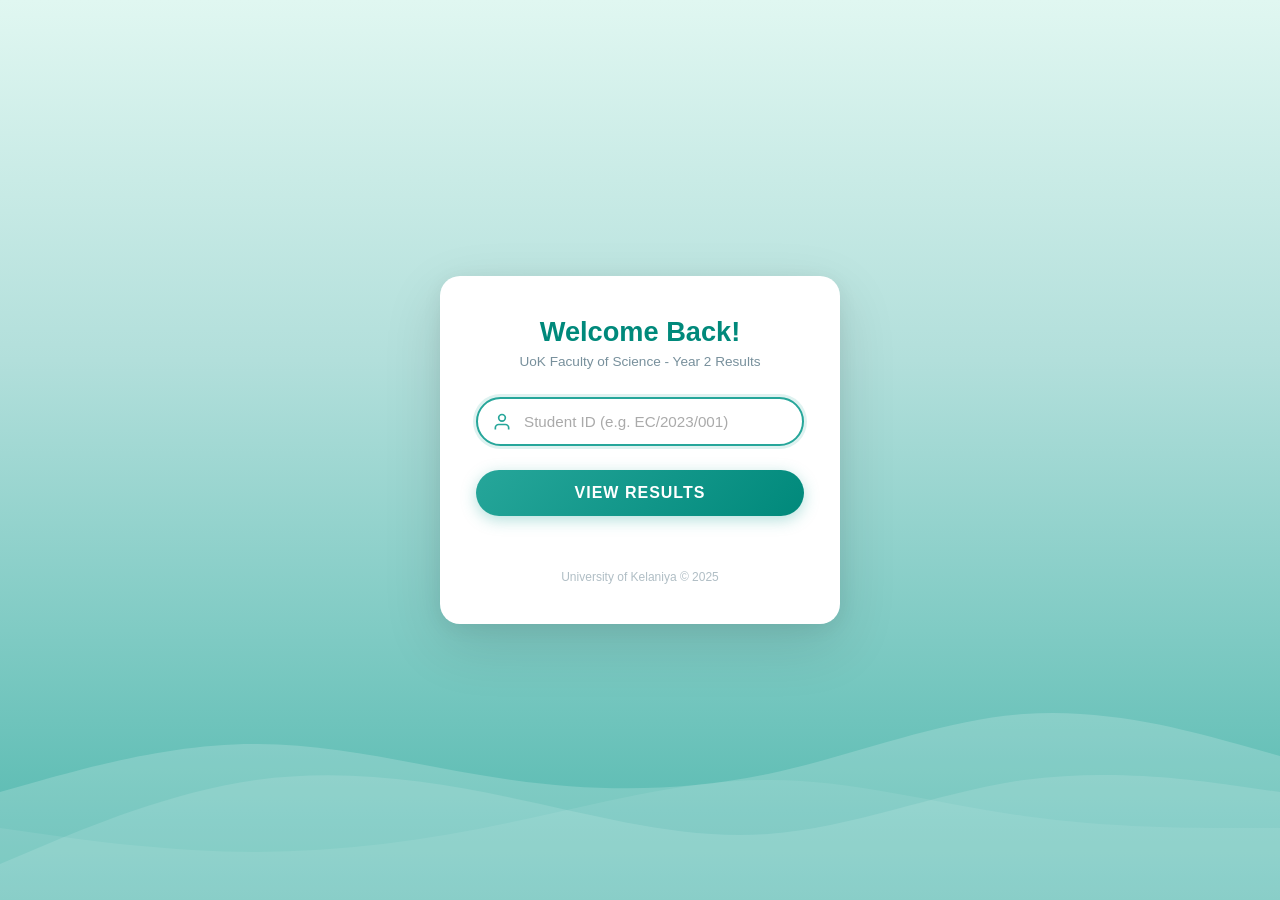
==== index.html @ 22072f7e "Update results - 2026-05-09 12:42 UTC" ====
<!DOCTYPE html>
<html lang="en">
<head>
<meta charset="UTF-8">
<meta name="viewport" content="width=device-width, initial-scale=1.0, maximum-scale=1.0, user-scalable=no">
<meta name="theme-color" content="#1a73e8">
<meta name="apple-mobile-web-app-capable" content="yes">
<meta name="apple-mobile-web-app-status-bar-style" content="black-translucent">
<meta name="apple-mobile-web-app-title" content="UoK Results">
<link rel="apple-touch-icon" href="/icon-192.png">
<link rel="manifest" href="/manifest.json">
<title>UoK Science Results</title>
<style>
* { box-sizing: border-box; margin: 0; padding: 0; }
body { font-family: -apple-system, BlinkMacSystemFont, 'Segoe UI', Roboto, Oxygen, sans-serif; background: #f0f2f5; color: #333; -webkit-tap-highlight-color: transparent; overscroll-behavior-y: contain; }

/* ===== LOGIN PAGE ===== */
.login-page {
  position: fixed; top: 0; left: 0; right: 0; bottom: 0; z-index: 9999;
  background: linear-gradient(180deg, #e0f7f1 0%, #b2dfdb 40%, #80cbc4 70%, #4db6ac 100%);
  display: flex; align-items: center; justify-content: center;
  overflow: hidden;
  transition: opacity 0.5s ease, transform 0.5s ease;
}
.login-page.hidden {
  opacity: 0; transform: scale(1.05); pointer-events: none;
}
.login-waves {
  position: absolute; bottom: 0; left: 0; width: 100%; height: 40%;
}
.login-waves svg { width: 100%; height: 100%; display: block; }
.login-card {
  background: white; border-radius: 20px; padding: 40px 36px; width: 90%; max-width: 400px;
  box-shadow: 0 20px 60px rgba(0,0,0,0.12), 0 4px 20px rgba(0,0,0,0.06);
  text-align: center; position: relative; z-index: 2;
  animation: loginSlideUp 0.6s ease-out;
}
@keyframes loginSlideUp {
  from { opacity: 0; transform: translateY(30px); }
  to { opacity: 1; transform: translateY(0); }
}
.login-card h2 {
  color: #00897b; font-size: 1.7em; margin-bottom: 6px; font-weight: 700;
}
.login-card .login-subtitle {
  color: #78909c; font-size: 0.85em; margin-bottom: 28px;
}
.login-field {
  position: relative; margin-bottom: 16px;
}
.login-field input {
  width: 100%; padding: 14px 16px 14px 46px; border: 2px solid #e0e0e0; border-radius: 50px;
  font-size: 0.95em; outline: none; background: #fafafa; color: #333;
  transition: border-color 0.3s, box-shadow 0.3s, background 0.3s;
}
.login-field input:focus {
  border-color: #26a69a; box-shadow: 0 0 0 3px rgba(38,166,154,0.15); background: white;
}
.login-field input::placeholder { color: #aaa; }
.login-field .field-icon {
  position: absolute; left: 16px; top: 50%; transform: translateY(-50%);
  color: #90a4ae; transition: color 0.3s;
}
.login-field input:focus ~ .field-icon { color: #26a69a; }
.login-btn {
  width: 100%; padding: 14px; border: none; border-radius: 50px;
  background: linear-gradient(135deg, #26a69a, #00897b);
  color: white; font-size: 1em; font-weight: 600; letter-spacing: 1px;
  cursor: pointer; margin-top: 8px;
  transition: transform 0.2s, box-shadow 0.2s;
  box-shadow: 0 4px 15px rgba(38,166,154,0.35);
}
.login-btn:hover { transform: translateY(-2px); box-shadow: 0 6px 20px rgba(38,166,154,0.45); }
.login-btn:active { transform: translateY(0); }
.login-error {
  color: #e53935; font-size: 0.82em; margin-top: 10px; min-height: 20px;
  transition: opacity 0.3s;
}
.login-footer {
  margin-top: 24px; color: #b0bec5; font-size: 0.75em;
}
.login-footer a { color: #26a69a; text-decoration: none; }

/* ===== DASHBOARD ===== */
.dashboard { display: none; }
.dashboard.visible { display: block; }

.header { background: linear-gradient(135deg, #1a73e8, #0d47a1); color: white; padding: 20px 16px; text-align: center; position: sticky; top: 0; z-index: 100; }
.header h1 { font-size: 1.3em; margin-bottom: 2px; }
.header p { opacity: 0.9; font-size: 0.85em; }
.header .meta { font-size: 0.72em; opacity: 0.75; margin-top: 6px; }
.header .logout-btn {
  position: absolute; right: 12px; top: 50%; transform: translateY(-50%);
  background: rgba(255,255,255,0.15); border: 1px solid rgba(255,255,255,0.3);
  color: white; padding: 6px 14px; border-radius: 20px; font-size: 0.75em;
  cursor: pointer; transition: background 0.2s;
}
.header .logout-btn:hover { background: rgba(255,255,255,0.25); }
.install-banner { display: none; background: #e8f0fe; border-bottom: 1px solid #c2d7f2; padding: 10px 16px; text-align: center; font-size: 0.85em; color: #1a73e8; cursor: pointer; }
.install-banner:hover { background: #d2e3fc; }
.install-banner.show { display: block; }
.container { max-width: 1200px; margin: 0 auto; padding: 12px 12px 80px; }
.summary-bar { display: grid; grid-template-columns: repeat(5, 1fr); gap: 8px; margin-bottom: 14px; }
.summary-card { background: white; border-radius: 10px; padding: 12px 8px; box-shadow: 0 1px 3px rgba(0,0,0,0.08); text-align: center; }
.summary-card .num { font-size: 1.5em; font-weight: 700; }
.summary-card .label { font-size: 0.65em; color: #666; margin-top: 2px; }
.blue { color: #1a73e8; }
.green { color: #2e7d32; }
.red { color: #c62828; }
.search-bar { margin-bottom: 14px; display: flex; gap: 8px; position: sticky; top: 82px; z-index: 90; background: #f0f2f5; padding: 6px 0; }
.search-bar input { flex: 1; padding: 11px 14px; border: 1px solid #ddd; border-radius: 10px; font-size: 0.95em; outline: none; background: white; }
.search-bar input:focus { border-color: #1a73e8; box-shadow: 0 0 0 2px rgba(26,115,232,0.2); }
.sort-btn { padding: 11px 14px; border: 1px solid #ddd; border-radius: 10px; background: white; cursor: pointer; font-size: 0.85em; white-space: nowrap; }
.sort-btn:hover { background: #f0f2f5; }
.sort-btn.active { background: #1a73e8; color: white; border-color: #1a73e8; }
.student-card { background: white; border-radius: 10px; margin-bottom: 8px; box-shadow: 0 1px 3px rgba(0,0,0,0.08); overflow: hidden; }
.student-header { display: flex; justify-content: space-between; align-items: center; padding: 12px 14px; cursor: pointer; user-select: none; -webkit-user-select: none; }
.student-header:active { background: #f0f2f5; }
.student-info { flex: 1; min-width: 0; }
.student-id { font-weight: 700; color: #1a73e8; font-size: 0.92em; }
.student-name { color: #555; font-size: 0.8em; margin-top: 1px; white-space: nowrap; overflow: hidden; text-overflow: ellipsis; }
.student-gpa { text-align: right; flex-shrink: 0; margin-left: 8px; }
.gpa-value { font-size: 1.3em; font-weight: 700; }
.gpa-label { font-size: 0.65em; color: #888; }
.gpa-high { color: #2e7d32; }
.gpa-mid { color: #f57f17; }
.gpa-low { color: #c62828; }
.student-details { display: none; padding: 0 14px 12px; border-top: 1px solid #eee; }
.student-details.open { display: block; }
.course-table { width: 100%; border-collapse: collapse; margin-top: 8px; font-size: 0.78em; }
.course-table th { background: #f0f2f5; padding: 6px; text-align: left; font-weight: 600; border-bottom: 2px solid #ddd; position: sticky; top: 0; }
.course-table td { padding: 5px 6px; border-bottom: 1px solid #eee; }
.course-table tr:active td { background: #f0f2f5; }
.grade-a { color: #2e7d32; font-weight: 600; }
.grade-b { color: #1565c0; font-weight: 600; }
.grade-c { color: #f57f17; font-weight: 600; }
.grade-d { color: #e65100; font-weight: 600; }
.grade-fail { color: #c62828; font-weight: 600; }
.no-results { background: white; border-radius: 10px; padding: 12px 14px; margin-bottom: 8px; box-shadow: 0 1px 3px rgba(0,0,0,0.08); color: #999; font-size: 0.9em; }
.no-results .student-id { color: #c62828; }
.toggle-icon { font-size: 1em; color: #999; margin-left: 8px; transition: transform 0.2s; flex-shrink: 0; }
.toggle-icon.open { transform: rotate(90deg); }
.absent { color: #c62828; font-style: italic; }
.detail-meta { margin-bottom: 6px; color: #666; font-size: 0.78em; line-height: 1.4; }
.count-badge { display: inline-block; background: #e8eaf6; color: #3f51b5; padding: 1px 6px; border-radius: 10px; font-size: 0.75em; margin-left: 4px; }
.tab-bar { position: fixed; bottom: 0; left: 0; right: 0; background: white; border-top: 1px solid #e0e0e0; display: flex; padding: 6px 0; padding-bottom: max(6px, env(safe-area-inset-bottom)); z-index: 100; }
.tab { flex: 1; text-align: center; padding: 4px 0; font-size: 0.7em; color: #666; cursor: pointer; }
.tab.active { color: #1a73e8; font-weight: 600; }
.tab svg { display: block; margin: 0 auto 2px; }
@media (min-width: 601px) {
  .header h1 { font-size: 1.6em; }
  .summary-card .num { font-size: 1.8em; }
  .summary-card .label { font-size: 0.78em; }
  .student-header { padding: 14px 18px; }
  .container { padding: 16px 16px 24px; }
  .tab-bar { display: none; }
  .container { padding-bottom: 24px; }
  .search-bar { top: 90px; }
}
@media (max-width: 600px) {
  .summary-bar { grid-template-columns: repeat(3, 1fr); }
  .summary-bar .summary-card:nth-child(4),
  .summary-bar .summary-card:nth-child(5) { grid-column: span 1; }
  .course-table { font-size: 0.7em; }
  .course-table th:nth-child(2), .course-table td:nth-child(2),
  .course-table th:nth-child(3), .course-table td:nth-child(3),
  .course-table th:nth-child(5), .course-table td:nth-child(5) { display: none; }
}
@media (max-width: 400px) {
  .summary-bar { grid-template-columns: repeat(2, 1fr); }
}
</style>
</head>
<body>

<!-- ===== LOGIN PAGE ===== -->
<div class="login-page" id="loginPage">
  <div class="login-waves">
    <svg viewBox="0 0 1440 320" preserveAspectRatio="none">
      <path fill="rgba(255,255,255,0.18)" d="M0,224L48,213.3C96,203,192,181,288,181.3C384,181,480,203,576,213.3C672,224,768,224,864,208C960,192,1056,160,1152,154.7C1248,149,1344,171,1392,181.3L1440,192V320H0Z"/>
      <path fill="rgba(255,255,255,0.12)" d="M0,288L48,272C96,256,192,224,288,213.3C384,203,480,213,576,229.3C672,245,768,267,864,261.3C960,256,1056,224,1152,213.3C1248,203,1344,213,1392,218.7L1440,224V320H0Z"/>
      <path fill="rgba(255,255,255,0.08)" d="M0,256L48,261.3C96,267,192,277,288,277.3C384,277,480,267,576,250.7C672,235,768,213,864,213.3C960,213,1056,235,1152,245.3C1248,256,1344,256,1392,256L1440,256V320H0Z"/>
    </svg>
  </div>
  <div class="login-card">
    <h2>Welcome Back!</h2>
    <p class="login-subtitle">UoK Faculty of Science - Year 2 Results</p>
    <form onsubmit="handleLogin(event)">
      <div class="login-field">
        <input type="text" id="loginId" placeholder="Student ID (e.g. EC/2023/001)" autocomplete="off" autofocus>
        <svg class="field-icon" width="20" height="20" viewBox="0 0 24 24" fill="none" stroke="currentColor" stroke-width="2"><path d="M20 21v-2a4 4 0 00-4-4H8a4 4 0 00-4 4v2"/><circle cx="12" cy="7" r="4"/></svg>
      </div>
      <button type="submit" class="login-btn">VIEW RESULTS</button>
      <div class="login-error" id="loginError"></div>
    </form>
    <div class="login-footer">University of Kelaniya &copy; 2025</div>
  </div>
</div>

<!-- ===== DASHBOARD ===== -->
<div class="dashboard" id="dashboard">
<div class="install-banner" id="installBanner" onclick="installPWA()">
  Install this app on your device for quick access
</div>
<div class="header" style="position:relative;">
  <h1>UoK Science Results</h1>
  <p>Faculty of Science - Year 2 (2023/2024)</p>
  <p class="meta">Updated: 2026-05-09 18:12 IST | Auto-scraped every 3 hours</p>
  <button class="logout-btn" onclick="handleLogout()">Logout</button>
</div>
<div class="container">
  <div class="summary-bar">
    <div class="summary-card"><div class="num blue">73</div><div class="label">Total</div></div>
    <div class="summary-card"><div class="num green">61</div><div class="label">Results</div></div>
    <div class="summary-card"><div class="num red">12</div><div class="label">Pending</div></div>
    <div class="summary-card"><div class="num blue">2.13</div><div class="label">Avg GPA</div></div>
    <div class="summary-card"><div class="num green">2.73</div><div class="label">Top GPA</div></div>
  </div>

  <div class="search-bar">
    <input type="text" id="searchInput" placeholder="Search ID, name, or course..." oninput="render()">
    <button class="sort-btn" id="sortBtn" onclick="toggleSort()">Sort</button>
  </div>

  <div id="studentList"></div>
</div>

<div class="tab-bar">
  <div class="tab active" onclick="showAll()">
    <svg width="20" height="20" viewBox="0 0 24 24" fill="none" stroke="currentColor" stroke-width="2"><path d="M3 9l9-7 9 7v11a2 2 0 01-2 2H5a2 2 0 01-2-2z"/><polyline points="9 22 9 12 15 12 15 22"/></svg>
    All
  </div>
  <div class="tab" onclick="showResults()">
    <svg width="20" height="20" viewBox="0 0 24 24" fill="none" stroke="currentColor" stroke-width="2"><path d="M22 11.08V12a10 10 0 11-5.93-9.14"/><polyline points="22 4 12 14.01 9 11.01"/></svg>
    Results
  </div>
  <div class="tab" onclick="showPending()">
    <svg width="20" height="20" viewBox="0 0 24 24" fill="none" stroke="currentColor" stroke-width="2"><circle cx="12" cy="12" r="10"/><polyline points="12 6 12 12 16 14"/></svg>
    Pending
  </div>
</div>
</div><!-- end dashboard -->

<script>
var DATA = [{"student_id": "EC/2022/080", "error": "HTTPConnectionPool(host='www.science.kln.ac.lk', port=8080): Read timed out. (read timeout=60)"}, {"student_id": "EC/2023/001", "name_initial": "Mr D.V.A. ISURU", "full_name": "Mr DIGAWA VITHANAGE AMILA ISURU", "academic_year": "2023/2024", "courses": [{"Course Code": "Course CodeCourse NameAcYearAttemptExamStatusExam NoteGradeACLT 110132023/20241BECS 112122023/20241B+BECS 112232023/20241BBECS 114132023/20241Absent**BECS 114222023/20241DBECS 114312023/20241BBECS 116132023/20241Absent**BECS 117222023/20241B-BECS 122332023/20241Absent**BECS 122432023/20241BECS 124432023/20241BECS 124512023/20241BECS 124622023/20241C+BECS 126232023/20241DBECS 127122023/20241BECS 127422023/20241", "Course Name": "ACLT 11013", "AcYear": "", "Attempt": "2023/2024", "ExamStatus": "1", "Exam Note": "", "Grade": ""}, {"Course Code": "ACLT 11013", "Course Name": "", "AcYear": "2023/2024", "Attempt": "1", "ExamStatus": "", "Exam Note": "", "Grade": ""}, {"Course Code": "BECS 11212", "Course Name": "", "AcYear": "2023/2024", "Attempt": "1", "ExamStatus": "", "Exam Note": "", "Grade": "B+"}, {"Course Code": "BECS 11223", "Course Name": "", "AcYear": "2023/2024", "Attempt": "1", "ExamStatus": "", "Exam Note": "", "Grade": "B"}, {"Course Code": "BECS 11413", "Course Name": "", "AcYear": "2023/2024", "Attempt": "1", "ExamStatus": "Absent", "Exam Note": "", "Grade": "**"}, {"Course Code": "BECS 11422", "Course Name": "", "AcYear": "2023/2024", "Attempt": "1", "ExamStatus": "", "Exam Note": "", "Grade": "D"}, {"Course Code": "BECS 11431", "Course Name": "", "AcYear": "2023/2024", "Attempt": "1", "ExamStatus": "", "Exam Note": "", "Grade": "B"}, {"Course Code": "BECS 11613", "Course Name": "", "AcYear": "2023/2024", "Attempt": "1", "ExamStatus": "Absent", "Exam Note": "", "Grade": "**"}, {"Course Code": "BECS 11722", "Course Name": "", "AcYear": "2023/2024", "Attempt": "1", "ExamStatus": "", "Exam Note": "", "Grade": "B-"}, {"Course Code": "BECS 12233", "Course Name": "", "AcYear": "2023/2024", "Attempt": "1", "ExamStatus": "Absent", "Exam Note": "", "Grade": "**"}, {"Course Code": "BECS 12243", "Course Name": "", "AcYear": "2023/2024", "Attempt": "1", "ExamStatus": "", "Exam Note": "", "Grade": ""}, {"Course Code": "BECS 12443", "Course Name": "", "AcYear": "2023/2024", "Attempt": "1", "ExamStatus": "", "Exam Note": "", "Grade": ""}, {"Course Code": "BECS 12451", "Course Name": "", "AcYear": "2023/2024", "Attempt": "1", "ExamStatus": "", "Exam Note": "", "Grade": ""}, {"Course Code": "BECS 12462", "Course Name": "", "AcYear": "2023/2024", "Attempt": "1", "ExamStatus": "", "Exam Note": "", "Grade": "C+"}, {"Course Code": "BECS 12623", "Course Name": "", "AcYear": "2023/2024", "Attempt": "1", "ExamStatus": "", "Exam Note": "", "Grade": "D"}, {"Course Code": "BECS 12712", "Course Name": "", "AcYear": "2023/2024", "Attempt": "1", "ExamStatus": "", "Exam Note": "", "Grade": ""}, {"Course Code": "BECS 12742", "Course Name": "", "AcYear": "2023/2024", "Attempt": "1", "ExamStatus": "", "Exam Note": "", "Grade": ""}], "total_credit": "38", "non_gpa_credit": "", "gpa": "0.960000", "error": null}, {"student_id": "EC/2023/002", "name_initial": "Mr A.G.H.H. WIMALASURIYA", "full_name": "Mr AVALIKARA GALAPPATHTHIGE HIRUNA HANSAJA WIMALASURIYA", "academic_year": "2023/2024", "courses": [{"Course Code": "Course CodeCourse NameAcYearAttemptExamStatusExam NoteGradeACLT 110132023/20241BECS 112122023/20241ABECS 112232023/20241ABECS 114132023/20241ABECS 114222023/20241ABECS 114312023/20241B+BECS 116132023/20241B+BECS 117222023/20241B+BECS 122332023/20241BBECS 122432023/20241BECS 124432023/20241BECS 124512023/20241BECS 124622023/20241ABECS 126232023/20241BBECS 127122023/20241BECS 127422023/20241", "Course Name": "ACLT 11013", "AcYear": "", "Attempt": "2023/2024", "ExamStatus": "1", "Exam Note": "", "Grade": ""}, {"Course Code": "ACLT 11013", "Course Name": "", "AcYear": "2023/2024", "Attempt": "1", "ExamStatus": "", "Exam Note": "", "Grade": ""}, {"Course Code": "BECS 11212", "Course Name": "", "AcYear": "2023/2024", "Attempt": "1", "ExamStatus": "", "Exam Note": "", "Grade": "A"}, {"Course Code": "BECS 11223", "Course Name": "", "AcYear": "2023/2024", "Attempt": "1", "ExamStatus": "", "Exam Note": "", "Grade": "A"}, {"Course Code": "BECS 11413", "Course Name": "", "AcYear": "2023/2024", "Attempt": "1", "ExamStatus": "", "Exam Note": "", "Grade": "A"}, {"Course Code": "BECS 11422", "Course Name": "", "AcYear": "2023/2024", "Attempt": "1", "ExamStatus": "", "Exam Note": "", "Grade": "A"}, {"Course Code": "BECS 11431", "Course Name": "", "AcYear": "2023/2024", "Attempt": "1", "ExamStatus": "", "Exam Note": "", "Grade": "B+"}, {"Course Code": "BECS 11613", "Course Name": "", "AcYear": "2023/2024", "Attempt": "1", "ExamStatus": "", "Exam Note": "", "Grade": "B+"}, {"Course Code": "BECS 11722", "Course Name": "", "AcYear": "2023/2024", "Attempt": "1", "ExamStatus": "", "Exam Note": "", "Grade": "B+"}, {"Course Code": "BECS 12233", "Course Name": "", "AcYear": "2023/2024", "Attempt": "1", "ExamStatus": "", "Exam Note": "", "Grade": "B"}, {"Course Code": "BECS 12243", "Course Name": "", "AcYear": "2023/2024", "Attempt": "1", "ExamStatus": "", "Exam Note": "", "Grade": ""}, {"Course Code": "BECS 12443", "Course Name": "", "AcYear": "2023/2024", "Attempt": "1", "ExamStatus": "", "Exam Note": "", "Grade": ""}, {"Course Code": "BECS 12451", "Course Name": "", "AcYear": "2023/2024", "Attempt": "1", "ExamStatus": "", "Exam Note": "", "Grade": ""}, {"Course Code": "BECS 12462", "Course Name": "", "AcYear": "2023/2024", "Attempt": "1", "ExamStatus": "", "Exam Note": "", "Grade": "A"}, {"Course Code": "BECS 12623", "Course Name": "", "AcYear": "2023/2024", "Attempt": "1", "ExamStatus": "", "Exam Note": "", "Grade": "B"}, {"Course Code": "BECS 12712", "Course Name": "", "AcYear": "2023/2024", "Attempt": "1", "ExamStatus": "", "Exam Note": "", "Grade": ""}, {"Course Code": "BECS 12742", "Course Name": "", "AcYear": "2023/2024", "Attempt": "1", "ExamStatus": "", "Exam Note": "", "Grade": ""}], "total_credit": "38", "non_gpa_credit": "", "gpa": "2.450000", "error": null}, {"student_id": "EC/2023/003", "name_initial": "Mr K.C.S. EKANAYAKA", "full_name": "Mr KANKANAMGE CHAMOD SANDARUWAN EKANAYAKA", "academic_year": "2023/2024", "courses": [{"Course Code": "Course CodeCourse NameAcYearAttemptExamStatusExam NoteGradeACLT 110132023/20241BECS 112122023/20241A-BECS 112232023/20241A-BECS 114132023/20241Absent**BECS 114222023/20241C+BECS 114312023/20241BBECS 116132023/20241B+BECS 117222023/20241B+BECS 122332023/20241C+BECS 122432023/20241BECS 124432023/20241BECS 124512023/20241BECS 124622023/20241B-BECS 126232023/20241C+BECS 127122023/20241BECS 127422023/20241", "Course Name": "ACLT 11013", "AcYear": "", "Attempt": "2023/2024", "ExamStatus": "1", "Exam Note": "", "Grade": ""}, {"Course Code": "ACLT 11013", "Course Name": "", "AcYear": "2023/2024", "Attempt": "1", "ExamStatus": "", "Exam Note": "", "Grade": ""}, {"Course Code": "BECS 11212", "Course Name": "", "AcYear": "2023/2024", "Attempt": "1", "ExamStatus": "", "Exam Note": "", "Grade": "A-"}, {"Course Code": "BECS 11223", "Course Name": "", "AcYear": "2023/2024", "Attempt": "1", "ExamStatus": "", "Exam Note": "", "Grade": "A-"}, {"Course Code": "BECS 11413", "Course Name": "", "AcYear": "2023/2024", "Attempt": "1", "ExamStatus": "Absent", "Exam Note": "", "Grade": "**"}, {"Course Code": "BECS 11422", "Course Name": "", "AcYear": "2023/2024", "Attempt": "1", "ExamStatus": "", "Exam Note": "", "Grade": "C+"}, {"Course Code": "BECS 11431", "Course Name": "", "AcYear": "2023/2024", "Attempt": "1", "ExamStatus": "", "Exam Note": "", "Grade": "B"}, {"Course Code": "BECS 11613", "Course Name": "", "AcYear": "2023/2024", "Attempt": "1", "ExamStatus": "", "Exam Note": "", "Grade": "B+"}, {"Course Code": "BECS 11722", "Course Name": "", "AcYear": "2023/2024", "Attempt": "1", "ExamStatus": "", "Exam Note": "", "Grade": "B+"}, {"Course Code": "BECS 12233", "Course Name": "", "AcYear": "2023/2024", "Attempt": "1", "ExamStatus": "", "Exam Note": "", "Grade": "C+"}, {"Course Code": "BECS 12243", "Course Name": "", "AcYear": "2023/2024", "Attempt": "1", "ExamStatus": "", "Exam Note": "", "Grade": ""}, {"Course Code": "BECS 12443", "Course Name": "", "AcYear": "2023/2024", "Attempt": "1", "ExamStatus": "", "Exam Note": "", "Grade": ""}, {"Course Code": "BECS 12451", "Course Name": "", "AcYear": "2023/2024", "Attempt": "1", "ExamStatus": "", "Exam Note": "", "Grade": ""}, {"Course Code": "BECS 12462", "Course Name": "", "AcYear": "2023/2024", "Attempt": "1", "ExamStatus": "", "Exam Note": "", "Grade": "B-"}, {"Course Code": "BECS 12623", "Course Name": "", "AcYear": "2023/2024", "Attempt": "1", "ExamStatus": "", "Exam Note": "", "Grade": "C+"}, {"Course Code": "BECS 12712", "Course Name": "", "AcYear": "2023/2024", "Attempt": "1", "ExamStatus": "", "Exam Note": "", "Grade": ""}, {"Course Code": "BECS 12742", "Course Name": "", "AcYear": "2023/2024", "Attempt": "1", "ExamStatus": "", "Exam Note": "", "Grade": ""}], "total_credit": "38", "non_gpa_credit": "", "gpa": "1.770000", "error": null}, {"student_id": "EC/2023/004", "error": "Could not find Year 1 Registration link"}, {"student_id": "EC/2023/005", "name_initial": "Mr A.B.L.D. KUMARA", "full_name": "Mr AMBALANGODA BADALGE LAHIRU DILSHAN KUMARA", "academic_year": "2023/2024", "courses": [{"Course Code": "Course CodeCourse NameAcYearAttemptExamStatusExam NoteGradeACLT 110132023/20241BECS 112122023/20241ABECS 112232023/20241ABECS 114132023/20241B-BECS 114222023/20241A-BECS 114312023/20241B+BECS 116132023/20241BBECS 117222023/20241A-BECS 122332023/20241Absent**BECS 122432023/20241BECS 124432023/20241BECS 124512023/20241BECS 124622023/20241Absent**BECS 126232023/20241Absent**BECS 127122023/20241BECS 127422023/20241", "Course Name": "ACLT 11013", "AcYear": "", "Attempt": "2023/2024", "ExamStatus": "1", "Exam Note": "", "Grade": ""}, {"Course Code": "ACLT 11013", "Course Name": "", "AcYear": "2023/2024", "Attempt": "1", "ExamStatus": "", "Exam Note": "", "Grade": ""}, {"Course Code": "BECS 11212", "Course Name": "", "AcYear": "2023/2024", "Attempt": "1", "ExamStatus": "", "Exam Note": "", "Grade": "A"}, {"Course Code": "BECS 11223", "Course Name": "", "AcYear": "2023/2024", "Attempt": "1", "ExamStatus": "", "Exam Note": "", "Grade": "A"}, {"Course Code": "BECS 11413", "Course Name": "", "AcYear": "2023/2024", "Attempt": "1", "ExamStatus": "", "Exam Note": "", "Grade": "B-"}, {"Course Code": "BECS 11422", "Course Name": "", "AcYear": "2023/2024", "Attempt": "1", "ExamStatus": "", "Exam Note": "", "Grade": "A-"}, {"Course Code": "BECS 11431", "Course Name": "", "AcYear": "2023/2024", "Attempt": "1", "ExamStatus": "", "Exam Note": "", "Grade": "B+"}, {"Course Code": "BECS 11613", "Course Name": "", "AcYear": "2023/2024", "Attempt": "1", "ExamStatus": "", "Exam Note": "", "Grade": "B"}, {"Course Code": "BECS 11722", "Course Name": "", "AcYear": "2023/2024", "Attempt": "1", "ExamStatus": "", "Exam Note": "", "Grade": "A-"}, {"Course Code": "BECS 12233", "Course Name": "", "AcYear": "2023/2024", "Attempt": "1", "ExamStatus": "Absent", "Exam Note": "", "Grade": "**"}, {"Course Code": "BECS 12243", "Course Name": "", "AcYear": "2023/2024", "Attempt": "1", "ExamStatus": "", "Exam Note": "", "Grade": ""}, {"Course Code": "BECS 12443", "Course Name": "", "AcYear": "2023/2024", "Attempt": "1", "ExamStatus": "", "Exam Note": "", "Grade": ""}, {"Course Code": "BECS 12451", "Course Name": "", "AcYear": "2023/2024", "Attempt": "1", "ExamStatus": "", "Exam Note": "", "Grade": ""}, {"Course Code": "BECS 12462", "Course Name": "", "AcYear": "2023/2024", "Attempt": "1", "ExamStatus": "Absent", "Exam Note": "", "Grade": "**"}, {"Course Code": "BECS 12623", "Course Name": "", "AcYear": "2023/2024", "Attempt": "1", "ExamStatus": "Absent", "Exam Note": "", "Grade": "**"}, {"Course Code": "BECS 12712", "Course Name": "", "AcYear": "2023/2024", "Attempt": "1", "ExamStatus": "", "Exam Note": "", "Grade": ""}, {"Course Code": "BECS 12742", "Course Name": "", "AcYear": "2023/2024", "Attempt": "1", "ExamStatus": "", "Exam Note": "", "Grade": ""}], "total_credit": "38", "non_gpa_credit": "", "gpa": "1.580000", "error": null}, {"student_id": "EC/2023/006", "error": "Could not find Year 1 Registration link"}, {"student_id": "EC/2023/007", "name_initial": "Ms R.M.H.U.P. SOMARATHNE", "full_name": "Ms RAJARATHNA MUDIYANSELAGE HARSHA UDENI PREBUDDHIKA SOMARATHNE", "academic_year": "2023/2024", "courses": [{"Course Code": "Course CodeCourse NameAcYearAttemptExamStatusExam NoteGradeACLT 110132023/20241ACLT 120222023/20241BECS 112122023/20241ABECS 112232023/20241BBECS 114132023/20241A-BECS 114222023/20241BBECS 114312023/20241B-BECS 116132023/20241BBECS 117222023/20241ABECS 122332023/20241B+BECS 122432023/20241BECS 124432023/20241BECS 124512023/20241BECS 124622023/20241ABECS 126232023/20241B+BECS 127122023/20241BECS 127422023/20241", "Course Name": "ACLT 11013", "AcYear": "", "Attempt": "2023/2024", "ExamStatus": "1", "Exam Note": "", "Grade": ""}, {"Course Code": "ACLT 11013", "Course Name": "", "AcYear": "2023/2024", "Attempt": "1", "ExamStatus": "", "Exam Note": "", "Grade": ""}, {"Course Code": "ACLT 12022", "Course Name": "", "AcYear": "2023/2024", "Attempt": "1", "ExamStatus": "", "Exam Note": "", "Grade": ""}, {"Course Code": "BECS 11212", "Course Name": "", "AcYear": "2023/2024", "Attempt": "1", "ExamStatus": "", "Exam Note": "", "Grade": "A"}, {"Course Code": "BECS 11223", "Course Name": "", "AcYear": "2023/2024", "Attempt": "1", "ExamStatus": "", "Exam Note": "", "Grade": "B"}, {"Course Code": "BECS 11413", "Course Name": "", "AcYear": "2023/2024", "Attempt": "1", "ExamStatus": "", "Exam Note": "", "Grade": "A-"}, {"Course Code": "BECS 11422", "Course Name": "", "AcYear": "2023/2024", "Attempt": "1", "ExamStatus": "", "Exam Note": "", "Grade": "B"}, {"Course Code": "BECS 11431", "Course Name": "", "AcYear": "2023/2024", "Attempt": "1", "ExamStatus": "", "Exam Note": "", "Grade": "B-"}, {"Course Code": "BECS 11613", "Course Name": "", "AcYear": "2023/2024", "Attempt": "1", "ExamStatus": "", "Exam Note": "", "Grade": "B"}, {"Course Code": "BECS 11722", "Course Name": "", "AcYear": "2023/2024", "Attempt": "1", "ExamStatus": "", "Exam Note": "", "Grade": "A"}, {"Course Code": "BECS 12233", "Course Name": "", "AcYear": "2023/2024", "Attempt": "1", "ExamStatus": "", "Exam Note": "", "Grade": "B+"}, {"Course Code": "BECS 12243", "Course Name": "", "AcYear": "2023/2024", "Attempt": "1", "ExamStatus": "", "Exam Note": "", "Grade": ""}, {"Course Code": "BECS 12443", "Course Name": "", "AcYear": "2023/2024", "Attempt": "1", "ExamStatus": "", "Exam Note": "", "Grade": ""}, {"Course Code": "BECS 12451", "Course Name": "", "AcYear": "2023/2024", "Attempt": "1", "ExamStatus": "", "Exam Note": "", "Grade": ""}, {"Course Code": "BECS 12462", "Course Name": "", "AcYear": "2023/2024", "Attempt": "1", "ExamStatus": "", "Exam Note": "", "Grade": "A"}, {"Course Code": "BECS 12623", "Course Name": "", "AcYear": "2023/2024", "Attempt": "1", "ExamStatus": "", "Exam Note": "", "Grade": "B+"}, {"Course Code": "BECS 12712", "Course Name": "", "AcYear": "2023/2024", "Attempt": "1", "ExamStatus": "", "Exam Note": "", "Grade": ""}, {"Course Code": "BECS 12742", "Course Name": "", "AcYear": "2023/2024", "Attempt": "1", "ExamStatus": "", "Exam Note": "", "Grade": ""}], "total_credit": "40", "non_gpa_credit": "", "gpa": "2.330000", "error": null}, {"student_id": "EC/2023/008", "name_initial": "Mr M.A.R. HARSHANA", "full_name": "Mr MUNASINGHA ARACHCHIGE RUWIN HARSHANA", "academic_year": "2023/2024", "courses": [{"Course Code": "Course CodeCourse NameAcYearAttemptExamStatusExam NoteGradeACLT 110132023/20241BECS 112122023/20241BBECS 112232023/20241B+BECS 114132023/20241ABECS 114222023/20241B+BECS 114312023/20241B+BECS 116132023/20241C-BECS 117222023/20241CBECS 122332023/20241ABECS 122432023/20241BECS 124432023/20241BECS 124512023/20241BECS 124622023/20241B-BECS 126232023/20241D+BECS 127122023/20241BECS 127422023/20241", "Course Name": "ACLT 11013", "AcYear": "", "Attempt": "2023/2024", "ExamStatus": "1", "Exam Note": "", "Grade": ""}, {"Course Code": "ACLT 11013", "Course Name": "", "AcYear": "2023/2024", "Attempt": "1", "ExamStatus": "", "Exam Note": "", "Grade": ""}, {"Course Code": "BECS 11212", "Course Name": "", "AcYear": "2023/2024", "Attempt": "1", "ExamStatus": "", "Exam Note": "", "Grade": "B"}, {"Course Code": "BECS 11223", "Course Name": "", "AcYear": "2023/2024", "Attempt": "1", "ExamStatus": "", "Exam Note": "", "Grade": "B+"}, {"Course Code": "BECS 11413", "Course Name": "", "AcYear": "2023/2024", "Attempt": "1", "ExamStatus": "", "Exam Note": "", "Grade": "A"}, {"Course Code": "BECS 11422", "Course Name": "", "AcYear": "2023/2024", "Attempt": "1", "ExamStatus": "", "Exam Note": "", "Grade": "B+"}, {"Course Code": "BECS 11431", "Course Name": "", "AcYear": "2023/2024", "Attempt": "1", "ExamStatus": "", "Exam Note": "", "Grade": "B+"}, {"Course Code": "BECS 11613", "Course Name": "", "AcYear": "2023/2024", "Attempt": "1", "ExamStatus": "", "Exam Note": "", "Grade": "C-"}, {"Course Code": "BECS 11722", "Course Name": "", "AcYear": "2023/2024", "Attempt": "1", "ExamStatus": "", "Exam Note": "", "Grade": "C"}, {"Course Code": "BECS 12233", "Course Name": "", "AcYear": "2023/2024", "Attempt": "1", "ExamStatus": "", "Exam Note": "", "Grade": "A"}, {"Course Code": "BECS 12243", "Course Name": "", "AcYear": "2023/2024", "Attempt": "1", "ExamStatus": "", "Exam Note": "", "Grade": ""}, {"Course Code": "BECS 12443", "Course Name": "", "AcYear": "2023/2024", "Attempt": "1", "ExamStatus": "", "Exam Note": "", "Grade": ""}, {"Course Code": "BECS 12451", "Course Name": "", "AcYear": "2023/2024", "Attempt": "1", "ExamStatus": "", "Exam Note": "", "Grade": ""}, {"Course Code": "BECS 12462", "Course Name": "", "AcYear": "2023/2024", "Attempt": "1", "ExamStatus": "", "Exam Note": "", "Grade": "B-"}, {"Course Code": "BECS 12623", "Course Name": "", "AcYear": "2023/2024", "Attempt": "1", "ExamStatus": "", "Exam Note": "", "Grade": "D+"}, {"Course Code": "BECS 12712", "Course Name": "", "AcYear": "2023/2024", "Attempt": "1", "ExamStatus": "", "Exam Note": "", "Grade": ""}, {"Course Code": "BECS 12742", "Course Name": "", "AcYear": "2023/2024", "Attempt": "1", "ExamStatus": "", "Exam Note": "", "Grade": ""}], "total_credit": "38", "non_gpa_credit": "", "gpa": "1.950000", "error": null}, {"student_id": "EC/2023/009", "name_initial": "Mr M.H.M. HAKEEM", "full_name": "Mr MOHAMAD HUSEN MOHAMAD HAKEEM", "academic_year": "2023/2024", "courses": [{"Course Code": "Course CodeCourse NameAcYearAttemptExamStatusExam NoteGradeACLT 110132023/20241BECS 112122023/20241BBECS 112232023/20241B-BECS 114132023/20241C+BECS 114222023/20241EBECS 114312023/20241CBECS 116132023/20241CBECS 117222023/20241B+BECS 122332023/20241DBECS 122432023/20241BECS 124432023/20241BECS 124512023/20241BECS 124622023/20241C+BECS 126232023/20241CBECS 127122023/20241BECS 127422023/20241", "Course Name": "ACLT 11013", "AcYear": "", "Attempt": "2023/2024", "ExamStatus": "1", "Exam Note": "", "Grade": ""}, {"Course Code": "ACLT 11013", "Course Name": "", "AcYear": "2023/2024", "Attempt": "1", "ExamStatus": "", "Exam Note": "", "Grade": ""}, {"Course Code": "BECS 11212", "Course Name": "", "AcYear": "2023/2024", "Attempt": "1", "ExamStatus": "", "Exam Note": "", "Grade": "B"}, {"Course Code": "BECS 11223", "Course Name": "", "AcYear": "2023/2024", "Attempt": "1", "ExamStatus": "", "Exam Note": "", "Grade": "B-"}, {"Course Code": "BECS 11413", "Course Name": "", "AcYear": "2023/2024", "Attempt": "1", "ExamStatus": "", "Exam Note": "", "Grade": "C+"}, {"Course Code": "BECS 11422", "Course Name": "", "AcYear": "2023/2024", "Attempt": "1", "ExamStatus": "", "Exam Note": "", "Grade": "E"}, {"Course Code": "BECS 11431", "Course Name": "", "AcYear": "2023/2024", "Attempt": "1", "ExamStatus": "", "Exam Note": "", "Grade": "C"}, {"Course Code": "BECS 11613", "Course Name": "", "AcYear": "2023/2024", "Attempt": "1", "ExamStatus": "", "Exam Note": "", "Grade": "C"}, {"Course Code": "BECS 11722", "Course Name": "", "AcYear": "2023/2024", "Attempt": "1", "ExamStatus": "", "Exam Note": "", "Grade": "B+"}, {"Course Code": "BECS 12233", "Course Name": "", "AcYear": "2023/2024", "Attempt": "1", "ExamStatus": "", "Exam Note": "", "Grade": "D"}, {"Course Code": "BECS 12243", "Course Name": "", "AcYear": "2023/2024", "Attempt": "1", "ExamStatus": "", "Exam Note": "", "Grade": ""}, {"Course Code": "BECS 12443", "Course Name": "", "AcYear": "2023/2024", "Attempt": "1", "ExamStatus": "", "Exam Note": "", "Grade": ""}, {"Course Code": "BECS 12451", "Course Name": "", "AcYear": "2023/2024", "Attempt": "1", "ExamStatus": "", "Exam Note": "", "Grade": ""}, {"Course Code": "BECS 12462", "Course Name": "", "AcYear": "2023/2024", "Attempt": "1", "ExamStatus": "", "Exam Note": "", "Grade": "C+"}, {"Course Code": "BECS 12623", "Course Name": "", "AcYear": "2023/2024", "Attempt": "1", "ExamStatus": "", "Exam Note": "", "Grade": "C"}, {"Course Code": "BECS 12712", "Course Name": "", "AcYear": "2023/2024", "Attempt": "1", "ExamStatus": "", "Exam Note": "", "Grade": ""}, {"Course Code": "BECS 12742", "Course Name": "", "AcYear": "2023/2024", "Attempt": "1", "ExamStatus": "", "Exam Note": "", "Grade": ""}], "total_credit": "38", "non_gpa_credit": "", "gpa": "1.410000", "error": null}, {"student_id": "EC/2023/010", "name_initial": "", "full_name": "", "academic_year": "", "courses": [], "total_credit": "", "non_gpa_credit": "", "gpa": "", "error": null}, {"student_id": "EC/2023/011", "name_initial": "Mr L.D. RANDIMAL", "full_name": "Mr LIYANAGE DHANUSHKA RANDIMAL", "academic_year": "2023/2024", "courses": [{"Course Code": "Course CodeCourse NameAcYearAttemptExamStatusExam NoteGradeACLT 110132023/20241BECS 112122023/20241ABECS 112232023/20241B-BECS 114132023/20241ABECS 114222023/20241ABECS 114312023/20241C+BECS 116132023/20241CBECS 117222023/20241ABECS 122332023/20241Absent**BECS 122432023/20241BECS 124432023/20241BECS 124512023/20241BECS 124622023/20241B+BECS 126232023/20241B-BECS 127122023/20241BECS 127422023/20241", "Course Name": "ACLT 11013", "AcYear": "", "Attempt": "2023/2024", "ExamStatus": "1", "Exam Note": "", "Grade": ""}, {"Course Code": "ACLT 11013", "Course Name": "", "AcYear": "2023/2024", "Attempt": "1", "ExamStatus": "", "Exam Note": "", "Grade": ""}, {"Course Code": "BECS 11212", "Course Name": "", "AcYear": "2023/2024", "Attempt": "1", "ExamStatus": "", "Exam Note": "", "Grade": "A"}, {"Course Code": "BECS 11223", "Course Name": "", "AcYear": "2023/2024", "Attempt": "1", "ExamStatus": "", "Exam Note": "", "Grade": "B-"}, {"Course Code": "BECS 11413", "Course Name": "", "AcYear": "2023/2024", "Attempt": "1", "ExamStatus": "", "Exam Note": "", "Grade": "A"}, {"Course Code": "BECS 11422", "Course Name": "", "AcYear": "2023/2024", "Attempt": "1", "ExamStatus": "", "Exam Note": "", "Grade": "A"}, {"Course Code": "BECS 11431", "Course Name": "", "AcYear": "2023/2024", "Attempt": "1", "ExamStatus": "", "Exam Note": "", "Grade": "C+"}, {"Course Code": "BECS 11613", "Course Name": "", "AcYear": "2023/2024", "Attempt": "1", "ExamStatus": "", "Exam Note": "", "Grade": "C"}, {"Course Code": "BECS 11722", "Course Name": "", "AcYear": "2023/2024", "Attempt": "1", "ExamStatus": "", "Exam Note": "", "Grade": "A"}, {"Course Code": "BECS 12233", "Course Name": "", "AcYear": "2023/2024", "Attempt": "1", "ExamStatus": "Absent", "Exam Note": "", "Grade": "**"}, {"Course Code": "BECS 12243", "Course Name": "", "AcYear": "2023/2024", "Attempt": "1", "ExamStatus": "", "Exam Note": "", "Grade": ""}, {"Course Code": "BECS 12443", "Course Name": "", "AcYear": "2023/2024", "Attempt": "1", "ExamStatus": "", "Exam Note": "", "Grade": ""}, {"Course Code": "BECS 12451", "Course Name": "", "AcYear": "2023/2024", "Attempt": "1", "ExamStatus": "", "Exam Note": "", "Grade": ""}, {"Course Code": "BECS 12462", "Course Name": "", "AcYear": "2023/2024", "Attempt": "1", "ExamStatus": "", "Exam Note": "", "Grade": "B+"}, {"Course Code": "BECS 12623", "Course Name": "", "AcYear": "2023/2024", "Attempt": "1", "ExamStatus": "", "Exam Note": "", "Grade": "B-"}, {"Course Code": "BECS 12712", "Course Name": "", "AcYear": "2023/2024", "Attempt": "1", "ExamStatus": "", "Exam Note": "", "Grade": ""}, {"Course Code": "BECS 12742", "Course Name": "", "AcYear": "2023/2024", "Attempt": "1", "ExamStatus": "", "Exam Note": "", "Grade": ""}], "total_credit": "38", "non_gpa_credit": "", "gpa": "1.920000", "error": null}, {"student_id": "EC/2023/012", "name_initial": "Mr K.V.G.S. THARUKA", "full_name": "Mr KAMBURUGAMUWA VIDANA GAMAGE SAHAN THARUKA", "academic_year": "2023/2024", "courses": [{"Course Code": "Course CodeCourse NameAcYearAttemptExamStatusExam NoteGradeACLT 110132023/20241BECS 112122023/20241ABECS 112232023/20241ABECS 114132023/20241ABECS 114222023/20241A-BECS 114312023/20241ABECS 116132023/20241ABECS 117222023/20241A+BECS 122332023/20241ABECS 122432023/20241BECS 124432023/20241BECS 124512023/20241BECS 124622023/20241ABECS 126232023/20241ABECS 127122023/20241BECS 127422023/20241", "Course Name": "ACLT 11013", "AcYear": "", "Attempt": "2023/2024", "ExamStatus": "1", "Exam Note": "", "Grade": ""}, {"Course Code": "ACLT 11013", "Course Name": "", "AcYear": "2023/2024", "Attempt": "1", "ExamStatus": "", "Exam Note": "", "Grade": ""}, {"Course Code": "BECS 11212", "Course Name": "", "AcYear": "2023/2024", "Attempt": "1", "ExamStatus": "", "Exam Note": "", "Grade": "A"}, {"Course Code": "BECS 11223", "Course Name": "", "AcYear": "2023/2024", "Attempt": "1", "ExamStatus": "", "Exam Note": "", "Grade": "A"}, {"Course Code": "BECS 11413", "Course Name": "", "AcYear": "2023/2024", "Attempt": "1", "ExamStatus": "", "Exam Note": "", "Grade": "A"}, {"Course Code": "BECS 11422", "Course Name": "", "AcYear": "2023/2024", "Attempt": "1", "ExamStatus": "", "Exam Note": "", "Grade": "A-"}, {"Course Code": "BECS 11431", "Course Name": "", "AcYear": "2023/2024", "Attempt": "1", "ExamStatus": "", "Exam Note": "", "Grade": "A"}, {"Course Code": "BECS 11613", "Course Name": "", "AcYear": "2023/2024", "Attempt": "1", "ExamStatus": "", "Exam Note": "", "Grade": "A"}, {"Course Code": "BECS 11722", "Course Name": "", "AcYear": "2023/2024", "Attempt": "1", "ExamStatus": "", "Exam Note": "", "Grade": "A+"}, {"Course Code": "BECS 12233", "Course Name": "", "AcYear": "2023/2024", "Attempt": "1", "ExamStatus": "", "Exam Note": "", "Grade": "A"}, {"Course Code": "BECS 12243", "Course Name": "", "AcYear": "2023/2024", "Attempt": "1", "ExamStatus": "", "Exam Note": "", "Grade": ""}, {"Course Code": "BECS 12443", "Course Name": "", "AcYear": "2023/2024", "Attempt": "1", "ExamStatus": "", "Exam Note": "", "Grade": ""}, {"Course Code": "BECS 12451", "Course Name": "", "AcYear": "2023/2024", "Attempt": "1", "ExamStatus": "", "Exam Note": "", "Grade": ""}, {"Course Code": "BECS 12462", "Course Name": "", "AcYear": "2023/2024", "Attempt": "1", "ExamStatus": "", "Exam Note": "", "Grade": "A"}, {"Course Code": "BECS 12623", "Course Name": "", "AcYear": "2023/2024", "Attempt": "1", "ExamStatus": "", "Exam Note": "", "Grade": "A"}, {"Course Code": "BECS 12712", "Course Name": "", "AcYear": "2023/2024", "Attempt": "1", "ExamStatus": "", "Exam Note": "", "Grade": ""}, {"Course Code": "BECS 12742", "Course Name": "", "AcYear": "2023/2024", "Attempt": "1", "ExamStatus": "", "Exam Note": "", "Grade": ""}], "total_credit": "38", "non_gpa_credit": "", "gpa": "2.730000", "error": null}, {"student_id": "EC/2023/013", "name_initial": "Mr V.V. RAJAPAKSHA", "full_name": "Mr VIHANGA VIDURANGA RAJAPAKSHA", "academic_year": "2023/2024", "courses": [{"Course Code": "Course CodeCourse NameAcYearAttemptExamStatusExam NoteGradeACLT 110132023/20241ACLT 120222023/20241BECS 112122023/20241A+BECS 112232023/20241ABECS 114132023/20241ABECS 114222023/20241BBECS 114312023/20241B+BECS 116132023/20241ABECS 117222023/20241A+BECS 122332023/20241ABECS 122432023/20241BECS 124432023/20241BECS 124512023/20241BECS 124622023/20241ABECS 126232023/20241C+BECS 127122023/20241BECS 127422023/20241", "Course Name": "ACLT 11013", "AcYear": "", "Attempt": "2023/2024", "ExamStatus": "1", "Exam Note": "", "Grade": ""}, {"Course Code": "ACLT 11013", "Course Name": "", "AcYear": "2023/2024", "Attempt": "1", "ExamStatus": "", "Exam Note": "", "Grade": ""}, {"Course Code": "ACLT 12022", "Course Name": "", "AcYear": "2023/2024", "Attempt": "1", "ExamStatus": "", "Exam Note": "", "Grade": ""}, {"Course Code": "BECS 11212", "Course Name": "", "AcYear": "2023/2024", "Attempt": "1", "ExamStatus": "", "Exam Note": "", "Grade": "A+"}, {"Course Code": "BECS 11223", "Course Name": "", "AcYear": "2023/2024", "Attempt": "1", "ExamStatus": "", "Exam Note": "", "Grade": "A"}, {"Course Code": "BECS 11413", "Course Name": "", "AcYear": "2023/2024", "Attempt": "1", "ExamStatus": "", "Exam Note": "", "Grade": "A"}, {"Course Code": "BECS 11422", "Course Name": "", "AcYear": "2023/2024", "Attempt": "1", "ExamStatus": "", "Exam Note": "", "Grade": "B"}, {"Course Code": "BECS 11431", "Course Name": "", "AcYear": "2023/2024", "Attempt": "1", "ExamStatus": "", "Exam Note": "", "Grade": "B+"}, {"Course Code": "BECS 11613", "Course Name": "", "AcYear": "2023/2024", "Attempt": "1", "ExamStatus": "", "Exam Note": "", "Grade": "A"}, {"Course Code": "BECS 11722", "Course Name": "", "AcYear": "2023/2024", "Attempt": "1", "ExamStatus": "", "Exam Note": "", "Grade": "A+"}, {"Course Code": "BECS 12233", "Course Name": "", "AcYear": "2023/2024", "Attempt": "1", "ExamStatus": "", "Exam Note": "", "Grade": "A"}, {"Course Code": "BECS 12243", "Course Name": "", "AcYear": "2023/2024", "Attempt": "1", "ExamStatus": "", "Exam Note": "", "Grade": ""}, {"Course Code": "BECS 12443", "Course Name": "", "AcYear": "2023/2024", "Attempt": "1", "ExamStatus": "", "Exam Note": "", "Grade": ""}, {"Course Code": "BECS 12451", "Course Name": "", "AcYear": "2023/2024", "Attempt": "1", "ExamStatus": "", "Exam Note": "", "Grade": ""}, {"Course Code": "BECS 12462", "Course Name": "", "AcYear": "2023/2024", "Attempt": "1", "ExamStatus": "", "Exam Note": "", "Grade": "A"}, {"Course Code": "BECS 12623", "Course Name": "", "AcYear": "2023/2024", "Attempt": "1", "ExamStatus": "", "Exam Note": "", "Grade": "C+"}, {"Course Code": "BECS 12712", "Course Name": "", "AcYear": "2023/2024", "Attempt": "1", "ExamStatus": "", "Exam Note": "", "Grade": ""}, {"Course Code": "BECS 12742", "Course Name": "", "AcYear": "2023/2024", "Attempt": "1", "ExamStatus": "", "Exam Note": "", "Grade": ""}], "total_credit": "40", "non_gpa_credit": "", "gpa": "2.520000", "error": null}, {"student_id": "EC/2023/014", "name_initial": "Mr D.D.S.V. DE ALWIS", "full_name": "Mr DANDUNNAGE DON SATHUSH VIDURANGA DE ALWIS", "academic_year": "2023/2024", "courses": [{"Course Code": "Course CodeCourse NameAcYearAttemptExamStatusExam NoteGradeACLT 110132023/20241ACLT 120222023/20241BECS 112122023/20241A-BECS 112232023/20241ABECS 114132023/20241C+BECS 114222023/20241A-BECS 114312023/20241ABECS 116132023/20241A-BECS 117222023/20241A+BECS 122332023/20241BBECS 122432023/20241BECS 124432023/20241BECS 124512023/20241BECS 124622023/20241A-BECS 126232023/20241B+BECS 127122023/20241BECS 127422023/20241", "Course Name": "ACLT 11013", "AcYear": "", "Attempt": "2023/2024", "ExamStatus": "1", "Exam Note": "", "Grade": ""}, {"Course Code": "ACLT 11013", "Course Name": "", "AcYear": "2023/2024", "Attempt": "1", "ExamStatus": "", "Exam Note": "", "Grade": ""}, {"Course Code": "ACLT 12022", "Course Name": "", "AcYear": "2023/2024", "Attempt": "1", "ExamStatus": "", "Exam Note": "", "Grade": ""}, {"Course Code": "BECS 11212", "Course Name": "", "AcYear": "2023/2024", "Attempt": "1", "ExamStatus": "", "Exam Note": "", "Grade": "A-"}, {"Course Code": "BECS 11223", "Course Name": "", "AcYear": "2023/2024", "Attempt": "1", "ExamStatus": "", "Exam Note": "", "Grade": "A"}, {"Course Code": "BECS 11413", "Course Name": "", "AcYear": "2023/2024", "Attempt": "1", "ExamStatus": "", "Exam Note": "", "Grade": "C+"}, {"Course Code": "BECS 11422", "Course Name": "", "AcYear": "2023/2024", "Attempt": "1", "ExamStatus": "", "Exam Note": "", "Grade": "A-"}, {"Course Code": "BECS 11431", "Course Name": "", "AcYear": "2023/2024", "Attempt": "1", "ExamStatus": "", "Exam Note": "", "Grade": "A"}, {"Course Code": "BECS 11613", "Course Name": "", "AcYear": "2023/2024", "Attempt": "1", "ExamStatus": "", "Exam Note": "", "Grade": "A-"}, {"Course Code": "BECS 11722", "Course Name": "", "AcYear": "2023/2024", "Attempt": "1", "ExamStatus": "", "Exam Note": "", "Grade": "A+"}, {"Course Code": "BECS 12233", "Course Name": "", "AcYear": "2023/2024", "Attempt": "1", "ExamStatus": "", "Exam Note": "", "Grade": "B"}, {"Course Code": "BECS 12243", "Course Name": "", "AcYear": "2023/2024", "Attempt": "1", "ExamStatus": "", "Exam Note": "", "Grade": ""}, {"Course Code": "BECS 12443", "Course Name": "", "AcYear": "2023/2024", "Attempt": "1", "ExamStatus": "", "Exam Note": "", "Grade": ""}, {"Course Code": "BECS 12451", "Course Name": "", "AcYear": "2023/2024", "Attempt": "1", "ExamStatus": "", "Exam Note": "", "Grade": ""}, {"Course Code": "BECS 12462", "Course Name": "", "AcYear": "2023/2024", "Attempt": "1", "ExamStatus": "", "Exam Note": "", "Grade": "A-"}, {"Course Code": "BECS 12623", "Course Name": "", "AcYear": "2023/2024", "Attempt": "1", "ExamStatus": "", "Exam Note": "", "Grade": "B+"}, {"Course Code": "BECS 12712", "Course Name": "", "AcYear": "2023/2024", "Attempt": "1", "ExamStatus": "", "Exam Note": "", "Grade": ""}, {"Course Code": "BECS 12742", "Course Name": "", "AcYear": "2023/2024", "Attempt": "1", "ExamStatus": "", "Exam Note": "", "Grade": ""}], "total_credit": "40", "non_gpa_credit": "", "gpa": "2.370000", "error": null}, {"student_id": "EC/2023/015", "name_initial": "Mr D.S.N. DE SILVA", "full_name": "Mr DEGIRI SANUKA NIDUWARA DE SILVA", "academic_year": "2023/2024", "courses": [{"Course Code": "Course CodeCourse NameAcYearAttemptExamStatusExam NoteGradeACLT 110132023/20241BECS 112122023/20241A-BECS 112232023/20241ABECS 114132023/20241B+BECS 114222023/20241C+BECS 114312023/20241ABECS 116132023/20241ABECS 117222023/20241Absent**BECS 122332023/20241B-BECS 122432023/20241BECS 124432023/20241BECS 124512023/20241BECS 124622023/20241BBECS 126232023/20241CBECS 127122023/20241BECS 127422023/20241", "Course Name": "ACLT 11013", "AcYear": "", "Attempt": "2023/2024", "ExamStatus": "1", "Exam Note": "", "Grade": ""}, {"Course Code": "ACLT 11013", "Course Name": "", "AcYear": "2023/2024", "Attempt": "1", "ExamStatus": "", "Exam Note": "", "Grade": ""}, {"Course Code": "BECS 11212", "Course Name": "", "AcYear": "2023/2024", "Attempt": "1", "ExamStatus": "", "Exam Note": "", "Grade": "A-"}, {"Course Code": "BECS 11223", "Course Name": "", "AcYear": "2023/2024", "Attempt": "1", "ExamStatus": "", "Exam Note": "", "Grade": "A"}, {"Course Code": "BECS 11413", "Course Name": "", "AcYear": "2023/2024", "Attempt": "1", "ExamStatus": "", "Exam Note": "", "Grade": "B+"}, {"Course Code": "BECS 11422", "Course Name": "", "AcYear": "2023/2024", "Attempt": "1", "ExamStatus": "", "Exam Note": "", "Grade": "C+"}, {"Course Code": "BECS 11431", "Course Name": "", "AcYear": "2023/2024", "Attempt": "1", "ExamStatus": "", "Exam Note": "", "Grade": "A"}, {"Course Code": "BECS 11613", "Course Name": "", "AcYear": "2023/2024", "Attempt": "1", "ExamStatus": "", "Exam Note": "", "Grade": "A"}, {"Course Code": "BECS 11722", "Course Name": "", "AcYear": "2023/2024", "Attempt": "1", "ExamStatus": "Absent", "Exam Note": "", "Grade": "**"}, {"Course Code": "BECS 12233", "Course Name": "", "AcYear": "2023/2024", "Attempt": "1", "ExamStatus": "", "Exam Note": "", "Grade": "B-"}, {"Course Code": "BECS 12243", "Course Name": "", "AcYear": "2023/2024", "Attempt": "1", "ExamStatus": "", "Exam Note": "", "Grade": ""}, {"Course Code": "BECS 12443", "Course Name": "", "AcYear": "2023/2024", "Attempt": "1", "ExamStatus": "", "Exam Note": "", "Grade": ""}, {"Course Code": "BECS 12451", "Course Name": "", "AcYear": "2023/2024", "Attempt": "1", "ExamStatus": "", "Exam Note": "", "Grade": ""}, {"Course Code": "BECS 12462", "Course Name": "", "AcYear": "2023/2024", "Attempt": "1", "ExamStatus": "", "Exam Note": "", "Grade": "B"}, {"Course Code": "BECS 12623", "Course Name": "", "AcYear": "2023/2024", "Attempt": "1", "ExamStatus": "", "Exam Note": "", "Grade": "C"}, {"Course Code": "BECS 12712", "Course Name": "", "AcYear": "2023/2024", "Attempt": "1", "ExamStatus": "", "Exam Note": "", "Grade": ""}, {"Course Code": "BECS 12742", "Course Name": "", "AcYear": "2023/2024", "Attempt": "1", "ExamStatus": "", "Exam Note": "", "Grade": ""}], "total_credit": "38", "non_gpa_credit": "", "gpa": "2.000000", "error": null}, {"student_id": "EC/2023/016", "name_initial": "Mr A. SHARANKAN", "full_name": "Mr ANTHOMUTHTHU SHARANKAN", "academic_year": "2023/2024", "courses": [{"Course Code": "Course CodeCourse NameAcYearAttemptExamStatusExam NoteGradeACLT 110132023/20241BECS 112122023/20241ABECS 112232023/20241BBECS 114132023/20241B-BECS 114222023/20241A-BECS 114312023/20241BBECS 116132023/20241A-BECS 117222023/20241ABECS 122332023/20241CBECS 122432023/20241BECS 124432023/20241BECS 124512023/20241BECS 124622023/20241CBECS 126232023/20241BBECS 127122023/20241BECS 127422023/20241CMSK 140122023/20241", "Course Name": "ACLT 11013", "AcYear": "", "Attempt": "2023/2024", "ExamStatus": "1", "Exam Note": "", "Grade": ""}, {"Course Code": "ACLT 11013", "Course Name": "", "AcYear": "2023/2024", "Attempt": "1", "ExamStatus": "", "Exam Note": "", "Grade": ""}, {"Course Code": "BECS 11212", "Course Name": "", "AcYear": "2023/2024", "Attempt": "1", "ExamStatus": "", "Exam Note": "", "Grade": "A"}, {"Course Code": "BECS 11223", "Course Name": "", "AcYear": "2023/2024", "Attempt": "1", "ExamStatus": "", "Exam Note": "", "Grade": "B"}, {"Course Code": "BECS 11413", "Course Name": "", "AcYear": "2023/2024", "Attempt": "1", "ExamStatus": "", "Exam Note": "", "Grade": "B-"}, {"Course Code": "BECS 11422", "Course Name": "", "AcYear": "2023/2024", "Attempt": "1", "ExamStatus": "", "Exam Note": "", "Grade": "A-"}, {"Course Code": "BECS 11431", "Course Name": "", "AcYear": "2023/2024", "Attempt": "1", "ExamStatus": "", "Exam Note": "", "Grade": "B"}, {"Course Code": "BECS 11613", "Course Name": "", "AcYear": "2023/2024", "Attempt": "1", "ExamStatus": "", "Exam Note": "", "Grade": "A-"}, {"Course Code": "BECS 11722", "Course Name": "", "AcYear": "2023/2024", "Attempt": "1", "ExamStatus": "", "Exam Note": "", "Grade": "A"}, {"Course Code": "BECS 12233", "Course Name": "", "AcYear": "2023/2024", "Attempt": "1", "ExamStatus": "", "Exam Note": "", "Grade": "C"}, {"Course Code": "BECS 12243", "Course Name": "", "AcYear": "2023/2024", "Attempt": "1", "ExamStatus": "", "Exam Note": "", "Grade": ""}, {"Course Code": "BECS 12443", "Course Name": "", "AcYear": "2023/2024", "Attempt": "1", "ExamStatus": "", "Exam Note": "", "Grade": ""}, {"Course Code": "BECS 12451", "Course Name": "", "AcYear": "2023/2024", "Attempt": "1", "ExamStatus": "", "Exam Note": "", "Grade": ""}, {"Course Code": "BECS 12462", "Course Name": "", "AcYear": "2023/2024", "Attempt": "1", "ExamStatus": "", "Exam Note": "", "Grade": "C"}, {"Course Code": "BECS 12623", "Course Name": "", "AcYear": "2023/2024", "Attempt": "1", "ExamStatus": "", "Exam Note": "", "Grade": "B"}, {"Course Code": "BECS 12712", "Course Name": "", "AcYear": "2023/2024", "Attempt": "1", "ExamStatus": "", "Exam Note": "", "Grade": ""}, {"Course Code": "BECS 12742", "Course Name": "", "AcYear": "2023/2024", "Attempt": "1", "ExamStatus": "", "Exam Note": "", "Grade": ""}, {"Course Code": "CMSK 14012", "Course Name": "", "AcYear": "2023/2024", "Attempt": "1", "ExamStatus": "", "Exam Note": "", "Grade": ""}], "total_credit": "40", "non_gpa_credit": "", "gpa": "2.100000", "error": null}, {"student_id": "EC/2023/018", "name_initial": "Mr N.G. RASHMIKA", "full_name": "Mr NIRIELLAGE GAYARA RASHMIKA", "academic_year": "2023/2024", "courses": [{"Course Code": "Course CodeCourse NameAcYearAttemptExamStatusExam NoteGradeACLT 110132023/20241BECS 112122023/20241ABECS 112232023/20241ABECS 114132023/20241B+BECS 114222023/20241B+BECS 114312023/20241B+BECS 116132023/20241B+BECS 117222023/20241A+BECS 122332023/20241B+BECS 122432023/20241BECS 124432023/20241BECS 124512023/20241BECS 124622023/20241Absent**BECS 126232023/20241BBECS 127122023/20241BECS 127422023/20241", "Course Name": "ACLT 11013", "AcYear": "", "Attempt": "2023/2024", "ExamStatus": "1", "Exam Note": "", "Grade": ""}, {"Course Code": "ACLT 11013", "Course Name": "", "AcYear": "2023/2024", "Attempt": "1", "ExamStatus": "", "Exam Note": "", "Grade": ""}, {"Course Code": "BECS 11212", "Course Name": "", "AcYear": "2023/2024", "Attempt": "1", "ExamStatus": "", "Exam Note": "", "Grade": "A"}, {"Course Code": "BECS 11223", "Course Name": "", "AcYear": "2023/2024", "Attempt": "1", "ExamStatus": "", "Exam Note": "", "Grade": "A"}, {"Course Code": "BECS 11413", "Course Name": "", "AcYear": "2023/2024", "Attempt": "1", "ExamStatus": "", "Exam Note": "", "Grade": "B+"}, {"Course Code": "BECS 11422", "Course Name": "", "AcYear": "2023/2024", "Attempt": "1", "ExamStatus": "", "Exam Note": "", "Grade": "B+"}, {"Course Code": "BECS 11431", "Course Name": "", "AcYear": "2023/2024", "Attempt": "1", "ExamStatus": "", "Exam Note": "", "Grade": "B+"}, {"Course Code": "BECS 11613", "Course Name": "", "AcYear": "2023/2024", "Attempt": "1", "ExamStatus": "", "Exam Note": "", "Grade": "B+"}, {"Course Code": "BECS 11722", "Course Name": "", "AcYear": "2023/2024", "Attempt": "1", "ExamStatus": "", "Exam Note": "", "Grade": "A+"}, {"Course Code": "BECS 12233", "Course Name": "", "AcYear": "2023/2024", "Attempt": "1", "ExamStatus": "", "Exam Note": "", "Grade": "B+"}, {"Course Code": "BECS 12243", "Course Name": "", "AcYear": "2023/2024", "Attempt": "1", "ExamStatus": "", "Exam Note": "", "Grade": ""}, {"Course Code": "BECS 12443", "Course Name": "", "AcYear": "2023/2024", "Attempt": "1", "ExamStatus": "", "Exam Note": "", "Grade": ""}, {"Course Code": "BECS 12451", "Course Name": "", "AcYear": "2023/2024", "Attempt": "1", "ExamStatus": "", "Exam Note": "", "Grade": ""}, {"Course Code": "BECS 12462", "Course Name": "", "AcYear": "2023/2024", "Attempt": "1", "ExamStatus": "Absent", "Exam Note": "", "Grade": "**"}, {"Course Code": "BECS 12623", "Course Name": "", "AcYear": "2023/2024", "Attempt": "1", "ExamStatus": "", "Exam Note": "", "Grade": "B"}, {"Course Code": "BECS 12712", "Course Name": "", "AcYear": "2023/2024", "Attempt": "1", "ExamStatus": "", "Exam Note": "", "Grade": ""}, {"Course Code": "BECS 12742", "Course Name": "", "AcYear": "2023/2024", "Attempt": "1", "ExamStatus": "", "Exam Note": "", "Grade": ""}], "total_credit": "38", "non_gpa_credit": "", "gpa": "2.190000", "error": null}, {"student_id": "EC/2023/020", "name_initial": "Mr M.P.D. YESHAN", "full_name": "Mr MUNDIGALA PATHIRAGE DIMUTHU YESHAN", "academic_year": "2023/2024", "courses": [{"Course Code": "Course CodeCourse NameAcYearAttemptExamStatusExam NoteGradeACLT 110132023/20241BECS 112122023/20241CBECS 112232023/20241D+BECS 114132023/20241D+BECS 114222023/20241EBECS 114312023/20241C+BECS 116132023/20241CBECS 117222023/20241D+BECS 122332023/20241EBECS 122432023/20241BECS 124432023/20241BECS 124512023/20241BECS 124622023/20241CBECS 126232023/20241C+BECS 127122023/20241BECS 127422023/20241", "Course Name": "ACLT 11013", "AcYear": "", "Attempt": "2023/2024", "ExamStatus": "1", "Exam Note": "", "Grade": ""}, {"Course Code": "ACLT 11013", "Course Name": "", "AcYear": "2023/2024", "Attempt": "1", "ExamStatus": "", "Exam Note": "", "Grade": ""}, {"Course Code": "BECS 11212", "Course Name": "", "AcYear": "2023/2024", "Attempt": "1", "ExamStatus": "", "Exam Note": "", "Grade": "C"}, {"Course Code": "BECS 11223", "Course Name": "", "AcYear": "2023/2024", "Attempt": "1", "ExamStatus": "", "Exam Note": "", "Grade": "D+"}, {"Course Code": "BECS 11413", "Course Name": "", "AcYear": "2023/2024", "Attempt": "1", "ExamStatus": "", "Exam Note": "", "Grade": "D+"}, {"Course Code": "BECS 11422", "Course Name": "", "AcYear": "2023/2024", "Attempt": "1", "ExamStatus": "", "Exam Note": "", "Grade": "E"}, {"Course Code": "BECS 11431", "Course Name": "", "AcYear": "2023/2024", "Attempt": "1", "ExamStatus": "", "Exam Note": "", "Grade": "C+"}, {"Course Code": "BECS 11613", "Course Name": "", "AcYear": "2023/2024", "Attempt": "1", "ExamStatus": "", "Exam Note": "", "Grade": "C"}, {"Course Code": "BECS 11722", "Course Name": "", "AcYear": "2023/2024", "Attempt": "1", "ExamStatus": "", "Exam Note": "", "Grade": "D+"}, {"Course Code": "BECS 12233", "Course Name": "", "AcYear": "2023/2024", "Attempt": "1", "ExamStatus": "", "Exam Note": "", "Grade": "E"}, {"Course Code": "BECS 12243", "Course Name": "", "AcYear": "2023/2024", "Attempt": "1", "ExamStatus": "", "Exam Note": "", "Grade": ""}, {"Course Code": "BECS 12443", "Course Name": "", "AcYear": "2023/2024", "Attempt": "1", "ExamStatus": "", "Exam Note": "", "Grade": ""}, {"Course Code": "BECS 12451", "Course Name": "", "AcYear": "2023/2024", "Attempt": "1", "ExamStatus": "", "Exam Note": "", "Grade": ""}, {"Course Code": "BECS 12462", "Course Name": "", "AcYear": "2023/2024", "Attempt": "1", "ExamStatus": "", "Exam Note": "", "Grade": "C"}, {"Course Code": "BECS 12623", "Course Name": "", "AcYear": "2023/2024", "Attempt": "1", "ExamStatus": "", "Exam Note": "", "Grade": "C+"}, {"Course Code": "BECS 12712", "Course Name": "", "AcYear": "2023/2024", "Attempt": "1", "ExamStatus": "", "Exam Note": "", "Grade": ""}, {"Course Code": "BECS 12742", "Course Name": "", "AcYear": "2023/2024", "Attempt": "1", "ExamStatus": "", "Exam Note": "", "Grade": ""}], "total_credit": "38", "non_gpa_credit": "", "gpa": "0.960000", "error": null}, {"student_id": "EC/2023/022", "name_initial": "Mr E.I.S. WEERASOORIYA", "full_name": "Mr ETHUGALGE ISHARAKA SHOHAN WEERASOORIYA", "academic_year": "2023/2024", "courses": [{"Course Code": "Course CodeCourse NameAcYearAttemptExamStatusExam NoteGradeACLT 110132023/20241BECS 112122023/20241A-BECS 112232023/20241ABECS 114132023/20241C+BECS 114222023/20241B+BECS 114312023/20241B+BECS 116132023/20241ABECS 117222023/20241CBECS 122332023/20241C+BECS 122432023/20241BECS 124432023/20241BECS 124512023/20241BECS 124622023/20241BBECS 126232023/20241B+BECS 127122023/20241BECS 127422023/20241", "Course Name": "ACLT 11013", "AcYear": "", "Attempt": "2023/2024", "ExamStatus": "1", "Exam Note": "", "Grade": ""}, {"Course Code": "ACLT 11013", "Course Name": "", "AcYear": "2023/2024", "Attempt": "1", "ExamStatus": "", "Exam Note": "", "Grade": ""}, {"Course Code": "BECS 11212", "Course Name": "", "AcYear": "2023/2024", "Attempt": "1", "ExamStatus": "", "Exam Note": "", "Grade": "A-"}, {"Course Code": "BECS 11223", "Course Name": "", "AcYear": "2023/2024", "Attempt": "1", "ExamStatus": "", "Exam Note": "", "Grade": "A"}, {"Course Code": "BECS 11413", "Course Name": "", "AcYear": "2023/2024", "Attempt": "1", "ExamStatus": "", "Exam Note": "", "Grade": "C+"}, {"Course Code": "BECS 11422", "Course Name": "", "AcYear": "2023/2024", "Attempt": "1", "ExamStatus": "", "Exam Note": "", "Grade": "B+"}, {"Course Code": "BECS 11431", "Course Name": "", "AcYear": "2023/2024", "Attempt": "1", "ExamStatus": "", "Exam Note": "", "Grade": "B+"}, {"Course Code": "BECS 11613", "Course Name": "", "AcYear": "2023/2024", "Attempt": "1", "ExamStatus": "", "Exam Note": "", "Grade": "A"}, {"Course Code": "BECS 11722", "Course Name": "", "AcYear": "2023/2024", "Attempt": "1", "ExamStatus": "", "Exam Note": "", "Grade": "C"}, {"Course Code": "BECS 12233", "Course Name": "", "AcYear": "2023/2024", "Attempt": "1", "ExamStatus": "", "Exam Note": "", "Grade": "C+"}, {"Course Code": "BECS 12243", "Course Name": "", "AcYear": "2023/2024", "Attempt": "1", "ExamStatus": "", "Exam Note": "", "Grade": ""}, {"Course Code": "BECS 12443", "Course Name": "", "AcYear": "2023/2024", "Attempt": "1", "ExamStatus": "", "Exam Note": "", "Grade": ""}, {"Course Code": "BECS 12451", "Course Name": "", "AcYear": "2023/2024", "Attempt": "1", "ExamStatus": "", "Exam Note": "", "Grade": ""}, {"Course Code": "BECS 12462", "Course Name": "", "AcYear": "2023/2024", "Attempt": "1", "ExamStatus": "", "Exam Note": "", "Grade": "B"}, {"Course Code": "BECS 12623", "Course Name": "", "AcYear": "2023/2024", "Attempt": "1", "ExamStatus": "", "Exam Note": "", "Grade": "B+"}, {"Course Code": "BECS 12712", "Course Name": "", "AcYear": "2023/2024", "Attempt": "1", "ExamStatus": "", "Exam Note": "", "Grade": ""}, {"Course Code": "BECS 12742", "Course Name": "", "AcYear": "2023/2024", "Attempt": "1", "ExamStatus": "", "Exam Note": "", "Grade": ""}], "total_credit": "38", "non_gpa_credit": "", "gpa": "2.140000", "error": null}, {"student_id": "EC/2023/023", "name_initial": "Mr W.Y.N. KARUNARATHNA", "full_name": "Mr WATHTHAGE YASHITHA NILUPUL KARUNARATHNA", "academic_year": "2023/2024", "courses": [{"Course Code": "Course CodeCourse NameAcYearAttemptExamStatusExam NoteGradeACLT 110132023/20241BECS 112122023/20241ABECS 112232023/20241B-BECS 114132023/20241ABECS 114222023/20241B+BECS 114312023/20241B+BECS 116132023/20241B+BECS 117222023/20241ABECS 122332023/20241BBECS 122432023/20241BECS 124432023/20241BECS 124512023/20241BECS 124622023/20241CBECS 126232023/20241B+BECS 127122023/20241BECS 127422023/20241CMSK 140122023/20241", "Course Name": "ACLT 11013", "AcYear": "", "Attempt": "2023/2024", "ExamStatus": "1", "Exam Note": "", "Grade": ""}, {"Course Code": "ACLT 11013", "Course Name": "", "AcYear": "2023/2024", "Attempt": "1", "ExamStatus": "", "Exam Note": "", "Grade": ""}, {"Course Code": "BECS 11212", "Course Name": "", "AcYear": "2023/2024", "Attempt": "1", "ExamStatus": "", "Exam Note": "", "Grade": "A"}, {"Course Code": "BECS 11223", "Course Name": "", "AcYear": "2023/2024", "Attempt": "1", "ExamStatus": "", "Exam Note": "", "Grade": "B-"}, {"Course Code": "BECS 11413", "Course Name": "", "AcYear": "2023/2024", "Attempt": "1", "ExamStatus": "", "Exam Note": "", "Grade": "A"}, {"Course Code": "BECS 11422", "Course Name": "", "AcYear": "2023/2024", "Attempt": "1", "ExamStatus": "", "Exam Note": "", "Grade": "B+"}, {"Course Code": "BECS 11431", "Course Name": "", "AcYear": "2023/2024", "Attempt": "1", "ExamStatus": "", "Exam Note": "", "Grade": "B+"}, {"Course Code": "BECS 11613", "Course Name": "", "AcYear": "2023/2024", "Attempt": "1", "ExamStatus": "", "Exam Note": "", "Grade": "B+"}, {"Course Code": "BECS 11722", "Course Name": "", "AcYear": "2023/2024", "Attempt": "1", "ExamStatus": "", "Exam Note": "", "Grade": "A"}, {"Course Code": "BECS 12233", "Course Name": "", "AcYear": "2023/2024", "Attempt": "1", "ExamStatus": "", "Exam Note": "", "Grade": "B"}, {"Course Code": "BECS 12243", "Course Name": "", "AcYear": "2023/2024", "Attempt": "1", "ExamStatus": "", "Exam Note": "", "Grade": ""}, {"Course Code": "BECS 12443", "Course Name": "", "AcYear": "2023/2024", "Attempt": "1", "ExamStatus": "", "Exam Note": "", "Grade": ""}, {"Course Code": "BECS 12451", "Course Name": "", "AcYear": "2023/2024", "Attempt": "1", "ExamStatus": "", "Exam Note": "", "Grade": ""}, {"Course Code": "BECS 12462", "Course Name": "", "AcYear": "2023/2024", "Attempt": "1", "ExamStatus": "", "Exam Note": "", "Grade": "C"}, {"Course Code": "BECS 12623", "Course Name": "", "AcYear": "2023/2024", "Attempt": "1", "ExamStatus": "", "Exam Note": "", "Grade": "B+"}, {"Course Code": "BECS 12712", "Course Name": "", "AcYear": "2023/2024", "Attempt": "1", "ExamStatus": "", "Exam Note": "", "Grade": ""}, {"Course Code": "BECS 12742", "Course Name": "", "AcYear": "2023/2024", "Attempt": "1", "ExamStatus": "", "Exam Note": "", "Grade": ""}, {"Course Code": "CMSK 14012", "Course Name": "", "AcYear": "2023/2024", "Attempt": "1", "ExamStatus": "", "Exam Note": "", "Grade": ""}], "total_credit": "40", "non_gpa_credit": "", "gpa": "2.250000", "error": null}, {"student_id": "EC/2023/024", "name_initial": "Mr M.A.M. ASLIN", "full_name": "Mr MUHAMMADHU AMEEN MUHAMMADHU ASLIN", "academic_year": "2023/2024", "courses": [{"Course Code": "Course CodeCourse NameAcYearAttemptExamStatusExam NoteGradeACLT 110132023/20241BECS 112122023/20241ABECS 112232023/20241BBECS 114132023/20241BBECS 114222023/20241BBECS 114312023/20241BBECS 116132023/20241BBECS 117222023/20241CBECS 122332023/20241C+BECS 122432023/20241BECS 124432023/20241BECS 124512023/20241BECS 124622023/20241BBECS 126232023/20241CBECS 127122023/20241BECS 127422023/20241CMSK 140122023/20241", "Course Name": "ACLT 11013", "AcYear": "", "Attempt": "2023/2024", "ExamStatus": "1", "Exam Note": "", "Grade": ""}, {"Course Code": "ACLT 11013", "Course Name": "", "AcYear": "2023/2024", "Attempt": "1", "ExamStatus": "", "Exam Note": "", "Grade": ""}, {"Course Code": "BECS 11212", "Course Name": "", "AcYear": "2023/2024", "Attempt": "1", "ExamStatus": "", "Exam Note": "", "Grade": "A"}, {"Course Code": "BECS 11223", "Course Name": "", "AcYear": "2023/2024", "Attempt": "1", "ExamStatus": "", "Exam Note": "", "Grade": "B"}, {"Course Code": "BECS 11413", "Course Name": "", "AcYear": "2023/2024", "Attempt": "1", "ExamStatus": "", "Exam Note": "", "Grade": "B"}, {"Course Code": "BECS 11422", "Course Name": "", "AcYear": "2023/2024", "Attempt": "1", "ExamStatus": "", "Exam Note": "", "Grade": "B"}, {"Course Code": "BECS 11431", "Course Name": "", "AcYear": "2023/2024", "Attempt": "1", "ExamStatus": "", "Exam Note": "", "Grade": "B"}, {"Course Code": "BECS 11613", "Course Name": "", "AcYear": "2023/2024", "Attempt": "1", "ExamStatus": "", "Exam Note": "", "Grade": "B"}, {"Course Code": "BECS 11722", "Course Name": "", "AcYear": "2023/2024", "Attempt": "1", "ExamStatus": "", "Exam Note": "", "Grade": "C"}, {"Course Code": "BECS 12233", "Course Name": "", "AcYear": "2023/2024", "Attempt": "1", "ExamStatus": "", "Exam Note": "", "Grade": "C+"}, {"Course Code": "BECS 12243", "Course Name": "", "AcYear": "2023/2024", "Attempt": "1", "ExamStatus": "", "Exam Note": "", "Grade": ""}, {"Course Code": "BECS 12443", "Course Name": "", "AcYear": "2023/2024", "Attempt": "1", "ExamStatus": "", "Exam Note": "", "Grade": ""}, {"Course Code": "BECS 12451", "Course Name": "", "AcYear": "2023/2024", "Attempt": "1", "ExamStatus": "", "Exam Note": "", "Grade": ""}, {"Course Code": "BECS 12462", "Course Name": "", "AcYear": "2023/2024", "Attempt": "1", "ExamStatus": "", "Exam Note": "", "Grade": "B"}, {"Course Code": "BECS 12623", "Course Name": "", "AcYear": "2023/2024", "Attempt": "1", "ExamStatus": "", "Exam Note": "", "Grade": "C"}, {"Course Code": "BECS 12712", "Course Name": "", "AcYear": "2023/2024", "Attempt": "1", "ExamStatus": "", "Exam Note": "", "Grade": ""}, {"Course Code": "BECS 12742", "Course Name": "", "AcYear": "2023/2024", "Attempt": "1", "ExamStatus": "", "Exam Note": "", "Grade": ""}, {"Course Code": "CMSK 14012", "Course Name": "", "AcYear": "2023/2024", "Attempt": "1", "ExamStatus": "", "Exam Note": "", "Grade": ""}], "total_credit": "40", "non_gpa_credit": "", "gpa": "1.910000", "error": null}, {"student_id": "EC/2023/025", "name_initial": "Mr W.W.M.G. DHANUNDARA", "full_name": "Mr WADU WIDANELAGE MITHILA GEETH DHANUNDARA", "academic_year": "2023/2024", "courses": [{"Course Code": "Course CodeCourse NameAcYearAttemptExamStatusExam NoteGradeACLT 110132023/20241BECS 112122023/20241B+BECS 112232023/20241A-BECS 114132023/20241CBECS 114222023/20241DBECS 114312023/20241B+BECS 116132023/20241D+BECS 117222023/20241CBECS 122332023/20241CBECS 122432023/20241BECS 124432023/20241BECS 124512023/20241BECS 124622023/20241CBECS 126232023/20241CBECS 127122023/20241BECS 127422023/20241", "Course Name": "ACLT 11013", "AcYear": "", "Attempt": "2023/2024", "ExamStatus": "1", "Exam Note": "", "Grade": ""}, {"Course Code": "ACLT 11013", "Course Name": "", "AcYear": "2023/2024", "Attempt": "1", "ExamStatus": "", "Exam Note": "", "Grade": ""}, {"Course Code": "BECS 11212", "Course Name": "", "AcYear": "2023/2024", "Attempt": "1", "ExamStatus": "", "Exam Note": "", "Grade": "B+"}, {"Course Code": "BECS 11223", "Course Name": "", "AcYear": "2023/2024", "Attempt": "1", "ExamStatus": "", "Exam Note": "", "Grade": "A-"}, {"Course Code": "BECS 11413", "Course Name": "", "AcYear": "2023/2024", "Attempt": "1", "ExamStatus": "", "Exam Note": "", "Grade": "C"}, {"Course Code": "BECS 11422", "Course Name": "", "AcYear": "2023/2024", "Attempt": "1", "ExamStatus": "", "Exam Note": "", "Grade": "D"}, {"Course Code": "BECS 11431", "Course Name": "", "AcYear": "2023/2024", "Attempt": "1", "ExamStatus": "", "Exam Note": "", "Grade": "B+"}, {"Course Code": "BECS 11613", "Course Name": "", "AcYear": "2023/2024", "Attempt": "1", "ExamStatus": "", "Exam Note": "", "Grade": "D+"}, {"Course Code": "BECS 11722", "Course Name": "", "AcYear": "2023/2024", "Attempt": "1", "ExamStatus": "", "Exam Note": "", "Grade": "C"}, {"Course Code": "BECS 12233", "Course Name": "", "AcYear": "2023/2024", "Attempt": "1", "ExamStatus": "", "Exam Note": "", "Grade": "C"}, {"Course Code": "BECS 12243", "Course Name": "", "AcYear": "2023/2024", "Attempt": "1", "ExamStatus": "", "Exam Note": "", "Grade": ""}, {"Course Code": "BECS 12443", "Course Name": "", "AcYear": "2023/2024", "Attempt": "1", "ExamStatus": "", "Exam Note": "", "Grade": ""}, {"Course Code": "BECS 12451", "Course Name": "", "AcYear": "2023/2024", "Attempt": "1", "ExamStatus": "", "Exam Note": "", "Grade": ""}, {"Course Code": "BECS 12462", "Course Name": "", "AcYear": "2023/2024", "Attempt": "1", "ExamStatus": "", "Exam Note": "", "Grade": "C"}, {"Course Code": "BECS 12623", "Course Name": "", "AcYear": "2023/2024", "Attempt": "1", "ExamStatus": "", "Exam Note": "", "Grade": "C"}, {"Course Code": "BECS 12712", "Course Name": "", "AcYear": "2023/2024", "Attempt": "1", "ExamStatus": "", "Exam Note": "", "Grade": ""}, {"Course Code": "BECS 12742", "Course Name": "", "AcYear": "2023/2024", "Attempt": "1", "ExamStatus": "", "Exam Note": "", "Grade": ""}], "total_credit": "38", "non_gpa_credit": "", "gpa": "1.510000", "error": null}, {"student_id": "EC/2023/026", "name_initial": "Mr B.M.C.D. BALASOORIYA", "full_name": "Mr BALASOORIYA MUDIYANASELAGE CHAMUPA DEWNUWAN BALASOORIYA", "academic_year": "2023/2024", "courses": [{"Course Code": "Course CodeCourse NameAcYearAttemptExamStatusExam NoteGradeACLT 110132023/20241BECS 112122023/20241A-BECS 112232023/20241C+BECS 114132023/20241B-BECS 114222023/20241CBECS 114312023/20241B-BECS 116132023/20241CBECS 117222023/20241CBECS 122332023/20241B+BECS 122432023/20241BECS 124432023/20241BECS 124512023/20241BECS 124622023/20241C+BECS 126232023/20241Absent**BECS 127122023/20241BECS 127422023/20241", "Course Name": "ACLT 11013", "AcYear": "", "Attempt": "2023/2024", "ExamStatus": "1", "Exam Note": "", "Grade": ""}, {"Course Code": "ACLT 11013", "Course Name": "", "AcYear": "2023/2024", "Attempt": "1", "ExamStatus": "", "Exam Note": "", "Grade": ""}, {"Course Code": "BECS 11212", "Course Name": "", "AcYear": "2023/2024", "Attempt": "1", "ExamStatus": "", "Exam Note": "", "Grade": "A-"}, {"Course Code": "BECS 11223", "Course Name": "", "AcYear": "2023/2024", "Attempt": "1", "ExamStatus": "", "Exam Note": "", "Grade": "C+"}, {"Course Code": "BECS 11413", "Course Name": "", "AcYear": "2023/2024", "Attempt": "1", "ExamStatus": "", "Exam Note": "", "Grade": "B-"}, {"Course Code": "BECS 11422", "Course Name": "", "AcYear": "2023/2024", "Attempt": "1", "ExamStatus": "", "Exam Note": "", "Grade": "C"}, {"Course Code": "BECS 11431", "Course Name": "", "AcYear": "2023/2024", "Attempt": "1", "ExamStatus": "", "Exam Note": "", "Grade": "B-"}, {"Course Code": "BECS 11613", "Course Name": "", "AcYear": "2023/2024", "Attempt": "1", "ExamStatus": "", "Exam Note": "", "Grade": "C"}, {"Course Code": "BECS 11722", "Course Name": "", "AcYear": "2023/2024", "Attempt": "1", "ExamStatus": "", "Exam Note": "", "Grade": "C"}, {"Course Code": "BECS 12233", "Course Name": "", "AcYear": "2023/2024", "Attempt": "1", "ExamStatus": "", "Exam Note": "", "Grade": "B+"}, {"Course Code": "BECS 12243", "Course Name": "", "AcYear": "2023/2024", "Attempt": "1", "ExamStatus": "", "Exam Note": "", "Grade": ""}, {"Course Code": "BECS 12443", "Course Name": "", "AcYear": "2023/2024", "Attempt": "1", "ExamStatus": "", "Exam Note": "", "Grade": ""}, {"Course Code": "BECS 12451", "Course Name": "", "AcYear": "2023/2024", "Attempt": "1", "ExamStatus": "", "Exam Note": "", "Grade": ""}, {"Course Code": "BECS 12462", "Course Name": "", "AcYear": "2023/2024", "Attempt": "1", "ExamStatus": "", "Exam Note": "", "Grade": "C+"}, {"Course Code": "BECS 12623", "Course Name": "", "AcYear": "2023/2024", "Attempt": "1", "ExamStatus": "Absent", "Exam Note": "", "Grade": "**"}, {"Course Code": "BECS 12712", "Course Name": "", "AcYear": "2023/2024", "Attempt": "1", "ExamStatus": "", "Exam Note": "", "Grade": ""}, {"Course Code": "BECS 12742", "Course Name": "", "AcYear": "2023/2024", "Attempt": "1", "ExamStatus": "", "Exam Note": "", "Grade": ""}], "total_credit": "38", "non_gpa_credit": "", "gpa": "1.530000", "error": null}, {"student_id": "EC/2023/027", "name_initial": "", "full_name": "", "academic_year": "", "courses": [], "total_credit": "", "non_gpa_credit": "", "gpa": "", "error": null}, {"student_id": "EC/2023/028", "name_initial": "Mr W.A.R.P. BANDARANAYAKE", "full_name": "Mr WIJESOORIYA ARACHCHILAGE RUCHIRA PABASARA BANDARANAYAKE", "academic_year": "2023/2024", "courses": [{"Course Code": "Course CodeCourse NameAcYearAttemptExamStatusExam NoteGradeACLT 110132023/20241BECS 112122023/20241A-BECS 112232023/20241B-BECS 114132023/20241BBECS 114222023/20241CBECS 114312023/20241ABECS 116132023/20241B-BECS 117222023/20241C+BECS 122332023/20241B+BECS 122432023/20241BECS 124432023/20241BECS 124512023/20241BECS 124622023/20241ABECS 126232023/20241BBECS 127122023/20241BECS 127422023/20241", "Course Name": "ACLT 11013", "AcYear": "", "Attempt": "2023/2024", "ExamStatus": "1", "Exam Note": "", "Grade": ""}, {"Course Code": "ACLT 11013", "Course Name": "", "AcYear": "2023/2024", "Attempt": "1", "ExamStatus": "", "Exam Note": "", "Grade": ""}, {"Course Code": "BECS 11212", "Course Name": "", "AcYear": "2023/2024", "Attempt": "1", "ExamStatus": "", "Exam Note": "", "Grade": "A-"}, {"Course Code": "BECS 11223", "Course Name": "", "AcYear": "2023/2024", "Attempt": "1", "ExamStatus": "", "Exam Note": "", "Grade": "B-"}, {"Course Code": "BECS 11413", "Course Name": "", "AcYear": "2023/2024", "Attempt": "1", "ExamStatus": "", "Exam Note": "", "Grade": "B"}, {"Course Code": "BECS 11422", "Course Name": "", "AcYear": "2023/2024", "Attempt": "1", "ExamStatus": "", "Exam Note": "", "Grade": "C"}, {"Course Code": "BECS 11431", "Course Name": "", "AcYear": "2023/2024", "Attempt": "1", "ExamStatus": "", "Exam Note": "", "Grade": "A"}, {"Course Code": "BECS 11613", "Course Name": "", "AcYear": "2023/2024", "Attempt": "1", "ExamStatus": "", "Exam Note": "", "Grade": "B-"}, {"Course Code": "BECS 11722", "Course Name": "", "AcYear": "2023/2024", "Attempt": "1", "ExamStatus": "", "Exam Note": "", "Grade": "C+"}, {"Course Code": "BECS 12233", "Course Name": "", "AcYear": "2023/2024", "Attempt": "1", "ExamStatus": "", "Exam Note": "", "Grade": "B+"}, {"Course Code": "BECS 12243", "Course Name": "", "AcYear": "2023/2024", "Attempt": "1", "ExamStatus": "", "Exam Note": "", "Grade": ""}, {"Course Code": "BECS 12443", "Course Name": "", "AcYear": "2023/2024", "Attempt": "1", "ExamStatus": "", "Exam Note": "", "Grade": ""}, {"Course Code": "BECS 12451", "Course Name": "", "AcYear": "2023/2024", "Attempt": "1", "ExamStatus": "", "Exam Note": "", "Grade": ""}, {"Course Code": "BECS 12462", "Course Name": "", "AcYear": "2023/2024", "Attempt": "1", "ExamStatus": "", "Exam Note": "", "Grade": "A"}, {"Course Code": "BECS 12623", "Course Name": "", "AcYear": "2023/2024", "Attempt": "1", "ExamStatus": "", "Exam Note": "", "Grade": "B"}, {"Course Code": "BECS 12712", "Course Name": "", "AcYear": "2023/2024", "Attempt": "1", "ExamStatus": "", "Exam Note": "", "Grade": ""}, {"Course Code": "BECS 12742", "Course Name": "", "AcYear": "2023/2024", "Attempt": "1", "ExamStatus": "", "Exam Note": "", "Grade": ""}], "total_credit": "38", "non_gpa_credit": "", "gpa": "2.060000", "error": null}, {"student_id": "EC/2023/029", "name_initial": "Mr B.A.A.S. THARAKA", "full_name": "Mr BANGAMUHEWA APPU ARACHCHIGE SANDUN THARAKA", "academic_year": "2023/2024", "courses": [{"Course Code": "Course CodeCourse NameAcYearAttemptExamStatusExam NoteGradeACLT 110132023/20241BECS 112122023/20241A-BECS 112232023/20241A-BECS 114132023/20241Absent**BECS 114222023/20241B-BECS 114312023/20241B+BECS 116132023/20241CBECS 117222023/20241DBECS 122332023/20241C+BECS 122432023/20241BECS 124432023/20241BECS 124512023/20241BECS 124622023/20241B-BECS 126232023/20241CBECS 127122023/20241BECS 127422023/20241", "Course Name": "ACLT 11013", "AcYear": "", "Attempt": "2023/2024", "ExamStatus": "1", "Exam Note": "", "Grade": ""}, {"Course Code": "ACLT 11013", "Course Name": "", "AcYear": "2023/2024", "Attempt": "1", "ExamStatus": "", "Exam Note": "", "Grade": ""}, {"Course Code": "BECS 11212", "Course Name": "", "AcYear": "2023/2024", "Attempt": "1", "ExamStatus": "", "Exam Note": "", "Grade": "A-"}, {"Course Code": "BECS 11223", "Course Name": "", "AcYear": "2023/2024", "Attempt": "1", "ExamStatus": "", "Exam Note": "", "Grade": "A-"}, {"Course Code": "BECS 11413", "Course Name": "", "AcYear": "2023/2024", "Attempt": "1", "ExamStatus": "Absent", "Exam Note": "", "Grade": "**"}, {"Course Code": "BECS 11422", "Course Name": "", "AcYear": "2023/2024", "Attempt": "1", "ExamStatus": "", "Exam Note": "", "Grade": "B-"}, {"Course Code": "BECS 11431", "Course Name": "", "AcYear": "2023/2024", "Attempt": "1", "ExamStatus": "", "Exam Note": "", "Grade": "B+"}, {"Course Code": "BECS 11613", "Course Name": "", "AcYear": "2023/2024", "Attempt": "1", "ExamStatus": "", "Exam Note": "", "Grade": "C"}, {"Course Code": "BECS 11722", "Course Name": "", "AcYear": "2023/2024", "Attempt": "1", "ExamStatus": "", "Exam Note": "", "Grade": "D"}, {"Course Code": "BECS 12233", "Course Name": "", "AcYear": "2023/2024", "Attempt": "1", "ExamStatus": "", "Exam Note": "", "Grade": "C+"}, {"Course Code": "BECS 12243", "Course Name": "", "AcYear": "2023/2024", "Attempt": "1", "ExamStatus": "", "Exam Note": "", "Grade": ""}, {"Course Code": "BECS 12443", "Course Name": "", "AcYear": "2023/2024", "Attempt": "1", "ExamStatus": "", "Exam Note": "", "Grade": ""}, {"Course Code": "BECS 12451", "Course Name": "", "AcYear": "2023/2024", "Attempt": "1", "ExamStatus": "", "Exam Note": "", "Grade": ""}, {"Course Code": "BECS 12462", "Course Name": "", "AcYear": "2023/2024", "Attempt": "1", "ExamStatus": "", "Exam Note": "", "Grade": "B-"}, {"Course Code": "BECS 12623", "Course Name": "", "AcYear": "2023/2024", "Attempt": "1", "ExamStatus": "", "Exam Note": "", "Grade": "C"}, {"Course Code": "BECS 12712", "Course Name": "", "AcYear": "2023/2024", "Attempt": "1", "ExamStatus": "", "Exam Note": "", "Grade": ""}, {"Course Code": "BECS 12742", "Course Name": "", "AcYear": "2023/2024", "Attempt": "1", "ExamStatus": "", "Exam Note": "", "Grade": ""}], "total_credit": "38", "non_gpa_credit": "", "gpa": "1.530000", "error": null}, {"student_id": "EC/2023/030", "error": "Could not find Year 1 Registration link"}, {"student_id": "EC/2023/031", "name_initial": "Mr S.D.H. SANDANAYAKA", "full_name": "Mr SANGARANGE DENUSHA HARITHAMAL SANDANAYAKA", "academic_year": "2023/2024", "courses": [{"Course Code": "Course CodeCourse NameAcYearAttemptExamStatusExam NoteGradeACLT 110132023/20241BECS 112122023/20241BBECS 112232023/20241B-BECS 114132023/20241CBECS 114222023/20241B-BECS 114312023/20241C-BECS 116132023/20241CBECS 117222023/20241C+BECS 122332023/20241DBECS 122432023/20241BECS 124432023/20241BECS 124512023/20241BECS 124622023/20241D+BECS 126232023/20241C+BECS 127122023/20241BECS 127422023/20241", "Course Name": "ACLT 11013", "AcYear": "", "Attempt": "2023/2024", "ExamStatus": "1", "Exam Note": "", "Grade": ""}, {"Course Code": "ACLT 11013", "Course Name": "", "AcYear": "2023/2024", "Attempt": "1", "ExamStatus": "", "Exam Note": "", "Grade": ""}, {"Course Code": "BECS 11212", "Course Name": "", "AcYear": "2023/2024", "Attempt": "1", "ExamStatus": "", "Exam Note": "", "Grade": "B"}, {"Course Code": "BECS 11223", "Course Name": "", "AcYear": "2023/2024", "Attempt": "1", "ExamStatus": "", "Exam Note": "", "Grade": "B-"}, {"Course Code": "BECS 11413", "Course Name": "", "AcYear": "2023/2024", "Attempt": "1", "ExamStatus": "", "Exam Note": "", "Grade": "C"}, {"Course Code": "BECS 11422", "Course Name": "", "AcYear": "2023/2024", "Attempt": "1", "ExamStatus": "", "Exam Note": "", "Grade": "B-"}, {"Course Code": "BECS 11431", "Course Name": "", "AcYear": "2023/2024", "Attempt": "1", "ExamStatus": "", "Exam Note": "", "Grade": "C-"}, {"Course Code": "BECS 11613", "Course Name": "", "AcYear": "2023/2024", "Attempt": "1", "ExamStatus": "", "Exam Note": "", "Grade": "C"}, {"Course Code": "BECS 11722", "Course Name": "", "AcYear": "2023/2024", "Attempt": "1", "ExamStatus": "", "Exam Note": "", "Grade": "C+"}, {"Course Code": "BECS 12233", "Course Name": "", "AcYear": "2023/2024", "Attempt": "1", "ExamStatus": "", "Exam Note": "", "Grade": "D"}, {"Course Code": "BECS 12243", "Course Name": "", "AcYear": "2023/2024", "Attempt": "1", "ExamStatus": "", "Exam Note": "", "Grade": ""}, {"Course Code": "BECS 12443", "Course Name": "", "AcYear": "2023/2024", "Attempt": "1", "ExamStatus": "", "Exam Note": "", "Grade": ""}, {"Course Code": "BECS 12451", "Course Name": "", "AcYear": "2023/2024", "Attempt": "1", "ExamStatus": "", "Exam Note": "", "Grade": ""}, {"Course Code": "BECS 12462", "Course Name": "", "AcYear": "2023/2024", "Attempt": "1", "ExamStatus": "", "Exam Note": "", "Grade": "D+"}, {"Course Code": "BECS 12623", "Course Name": "", "AcYear": "2023/2024", "Attempt": "1", "ExamStatus": "", "Exam Note": "", "Grade": "C+"}, {"Course Code": "BECS 12712", "Course Name": "", "AcYear": "2023/2024", "Attempt": "1", "ExamStatus": "", "Exam Note": "", "Grade": ""}, {"Course Code": "BECS 12742", "Course Name": "", "AcYear": "2023/2024", "Attempt": "1", "ExamStatus": "", "Exam Note": "", "Grade": ""}], "total_credit": "38", "non_gpa_credit": "", "gpa": "1.440000", "error": null}, {"student_id": "EC/2023/032", "name_initial": "Ms W.W.D.R.S. WICKRAMASINGHE", "full_name": "Ms WAKKAWITA WICKRAMASINGHALAGE DONA RINOSA SANDUNI WICKRAMASINGHE", "academic_year": "2023/2024", "courses": [{"Course Code": "Course CodeCourse NameAcYearAttemptExamStatusExam NoteGradeACLT 110132023/20241BECS 112122023/20241ABECS 112232023/20241ABECS 114132023/20241B+BECS 114222023/20241ABECS 114312023/20241B+BECS 116132023/20241BBECS 117222023/20241B+BECS 122332023/20241ABECS 122432023/20241BECS 124432023/20241BECS 124512023/20241BECS 124622023/20241B+BECS 126232023/20241B-BECS 127122023/20241BECS 127422023/20241", "Course Name": "ACLT 11013", "AcYear": "", "Attempt": "2023/2024", "ExamStatus": "1", "Exam Note": "", "Grade": ""}, {"Course Code": "ACLT 11013", "Course Name": "", "AcYear": "2023/2024", "Attempt": "1", "ExamStatus": "", "Exam Note": "", "Grade": ""}, {"Course Code": "BECS 11212", "Course Name": "", "AcYear": "2023/2024", "Attempt": "1", "ExamStatus": "", "Exam Note": "", "Grade": "A"}, {"Course Code": "BECS 11223", "Course Name": "", "AcYear": "2023/2024", "Attempt": "1", "ExamStatus": "", "Exam Note": "", "Grade": "A"}, {"Course Code": "BECS 11413", "Course Name": "", "AcYear": "2023/2024", "Attempt": "1", "ExamStatus": "", "Exam Note": "", "Grade": "B+"}, {"Course Code": "BECS 11422", "Course Name": "", "AcYear": "2023/2024", "Attempt": "1", "ExamStatus": "", "Exam Note": "", "Grade": "A"}, {"Course Code": "BECS 11431", "Course Name": "", "AcYear": "2023/2024", "Attempt": "1", "ExamStatus": "", "Exam Note": "", "Grade": "B+"}, {"Course Code": "BECS 11613", "Course Name": "", "AcYear": "2023/2024", "Attempt": "1", "ExamStatus": "", "Exam Note": "", "Grade": "B"}, {"Course Code": "BECS 11722", "Course Name": "", "AcYear": "2023/2024", "Attempt": "1", "ExamStatus": "", "Exam Note": "", "Grade": "B+"}, {"Course Code": "BECS 12233", "Course Name": "", "AcYear": "2023/2024", "Attempt": "1", "ExamStatus": "", "Exam Note": "", "Grade": "A"}, {"Course Code": "BECS 12243", "Course Name": "", "AcYear": "2023/2024", "Attempt": "1", "ExamStatus": "", "Exam Note": "", "Grade": ""}, {"Course Code": "BECS 12443", "Course Name": "", "AcYear": "2023/2024", "Attempt": "1", "ExamStatus": "", "Exam Note": "", "Grade": ""}, {"Course Code": "BECS 12451", "Course Name": "", "AcYear": "2023/2024", "Attempt": "1", "ExamStatus": "", "Exam Note": "", "Grade": ""}, {"Course Code": "BECS 12462", "Course Name": "", "AcYear": "2023/2024", "Attempt": "1", "ExamStatus": "", "Exam Note": "", "Grade": "B+"}, {"Course Code": "BECS 12623", "Course Name": "", "AcYear": "2023/2024", "Attempt": "1", "ExamStatus": "", "Exam Note": "", "Grade": "B-"}, {"Course Code": "BECS 12712", "Course Name": "", "AcYear": "2023/2024", "Attempt": "1", "ExamStatus": "", "Exam Note": "", "Grade": ""}, {"Course Code": "BECS 12742", "Course Name": "", "AcYear": "2023/2024", "Attempt": "1", "ExamStatus": "", "Exam Note": "", "Grade": ""}], "total_credit": "38", "non_gpa_credit": "", "gpa": "2.390000", "error": null}, {"student_id": "EC/2023/033", "name_initial": "Ms D.S. KUMARASINGHE", "full_name": "Ms DULANGA SITHUMINI KUMARASINGHE", "academic_year": "2023/2024", "courses": [{"Course Code": "Course CodeCourse NameAcYearAttemptExamStatusExam NoteGradeACLT 110132023/20241BECS 112122023/20241ABECS 112232023/20241ABECS 114132023/20241ABECS 114222023/20241ABECS 114312023/20241BBECS 116132023/20241ABECS 117222023/20241ABECS 122332023/20241ABECS 122432023/20241BECS 124432023/20241BECS 124512023/20241BECS 124622023/20241ABECS 126232023/20241BBECS 127122023/20241BECS 127422023/20241", "Course Name": "ACLT 11013", "AcYear": "", "Attempt": "2023/2024", "ExamStatus": "1", "Exam Note": "", "Grade": ""}, {"Course Code": "ACLT 11013", "Course Name": "", "AcYear": "2023/2024", "Attempt": "1", "ExamStatus": "", "Exam Note": "", "Grade": ""}, {"Course Code": "BECS 11212", "Course Name": "", "AcYear": "2023/2024", "Attempt": "1", "ExamStatus": "", "Exam Note": "", "Grade": "A"}, {"Course Code": "BECS 11223", "Course Name": "", "AcYear": "2023/2024", "Attempt": "1", "ExamStatus": "", "Exam Note": "", "Grade": "A"}, {"Course Code": "BECS 11413", "Course Name": "", "AcYear": "2023/2024", "Attempt": "1", "ExamStatus": "", "Exam Note": "", "Grade": "A"}, {"Course Code": "BECS 11422", "Course Name": "", "AcYear": "2023/2024", "Attempt": "1", "ExamStatus": "", "Exam Note": "", "Grade": "A"}, {"Course Code": "BECS 11431", "Course Name": "", "AcYear": "2023/2024", "Attempt": "1", "ExamStatus": "", "Exam Note": "", "Grade": "B"}, {"Course Code": "BECS 11613", "Course Name": "", "AcYear": "2023/2024", "Attempt": "1", "ExamStatus": "", "Exam Note": "", "Grade": "A"}, {"Course Code": "BECS 11722", "Course Name": "", "AcYear": "2023/2024", "Attempt": "1", "ExamStatus": "", "Exam Note": "", "Grade": "A"}, {"Course Code": "BECS 12233", "Course Name": "", "AcYear": "2023/2024", "Attempt": "1", "ExamStatus": "", "Exam Note": "", "Grade": "A"}, {"Course Code": "BECS 12243", "Course Name": "", "AcYear": "2023/2024", "Attempt": "1", "ExamStatus": "", "Exam Note": "", "Grade": ""}, {"Course Code": "BECS 12443", "Course Name": "", "AcYear": "2023/2024", "Attempt": "1", "ExamStatus": "", "Exam Note": "", "Grade": ""}, {"Course Code": "BECS 12451", "Course Name": "", "AcYear": "2023/2024", "Attempt": "1", "ExamStatus": "", "Exam Note": "", "Grade": ""}, {"Course Code": "BECS 12462", "Course Name": "", "AcYear": "2023/2024", "Attempt": "1", "ExamStatus": "", "Exam Note": "", "Grade": "A"}, {"Course Code": "BECS 12623", "Course Name": "", "AcYear": "2023/2024", "Attempt": "1", "ExamStatus": "", "Exam Note": "", "Grade": "B"}, {"Course Code": "BECS 12712", "Course Name": "", "AcYear": "2023/2024", "Attempt": "1", "ExamStatus": "", "Exam Note": "", "Grade": ""}, {"Course Code": "BECS 12742", "Course Name": "", "AcYear": "2023/2024", "Attempt": "1", "ExamStatus": "", "Exam Note": "", "Grade": ""}], "total_credit": "38", "non_gpa_credit": "", "gpa": "2.630000", "error": null}, {"student_id": "EC/2023/034", "name_initial": "Ms J.K.M.A. NIRMANI", "full_name": "Ms JAYASUNDARA KURUPPU MUDIYANSELAGE AYODYA NIRMANI", "academic_year": "2023/2024", "courses": [{"Course Code": "Course CodeCourse NameAcYearAttemptExamStatusExam NoteGradeACLT 110132023/20241BECS 112122023/20241ABECS 112232023/20241A-BECS 114132023/20241B+BECS 114222023/20241ABECS 114312023/20241B+BECS 116132023/20241A-BECS 117222023/20241B+BECS 122332023/20241A-BECS 122432023/20241BECS 124432023/20241BECS 124512023/20241BECS 124622023/20241ABECS 126232023/20241CBECS 127122023/20241BECS 127422023/20241", "Course Name": "ACLT 11013", "AcYear": "", "Attempt": "2023/2024", "ExamStatus": "1", "Exam Note": "", "Grade": ""}, {"Course Code": "ACLT 11013", "Course Name": "", "AcYear": "2023/2024", "Attempt": "1", "ExamStatus": "", "Exam Note": "", "Grade": ""}, {"Course Code": "BECS 11212", "Course Name": "", "AcYear": "2023/2024", "Attempt": "1", "ExamStatus": "", "Exam Note": "", "Grade": "A"}, {"Course Code": "BECS 11223", "Course Name": "", "AcYear": "2023/2024", "Attempt": "1", "ExamStatus": "", "Exam Note": "", "Grade": "A-"}, {"Course Code": "BECS 11413", "Course Name": "", "AcYear": "2023/2024", "Attempt": "1", "ExamStatus": "", "Exam Note": "", "Grade": "B+"}, {"Course Code": "BECS 11422", "Course Name": "", "AcYear": "2023/2024", "Attempt": "1", "ExamStatus": "", "Exam Note": "", "Grade": "A"}, {"Course Code": "BECS 11431", "Course Name": "", "AcYear": "2023/2024", "Attempt": "1", "ExamStatus": "", "Exam Note": "", "Grade": "B+"}, {"Course Code": "BECS 11613", "Course Name": "", "AcYear": "2023/2024", "Attempt": "1", "ExamStatus": "", "Exam Note": "", "Grade": "A-"}, {"Course Code": "BECS 11722", "Course Name": "", "AcYear": "2023/2024", "Attempt": "1", "ExamStatus": "", "Exam Note": "", "Grade": "B+"}, {"Course Code": "BECS 12233", "Course Name": "", "AcYear": "2023/2024", "Attempt": "1", "ExamStatus": "", "Exam Note": "", "Grade": "A-"}, {"Course Code": "BECS 12243", "Course Name": "", "AcYear": "2023/2024", "Attempt": "1", "ExamStatus": "", "Exam Note": "", "Grade": ""}, {"Course Code": "BECS 12443", "Course Name": "", "AcYear": "2023/2024", "Attempt": "1", "ExamStatus": "", "Exam Note": "", "Grade": ""}, {"Course Code": "BECS 12451", "Course Name": "", "AcYear": "2023/2024", "Attempt": "1", "ExamStatus": "", "Exam Note": "", "Grade": ""}, {"Course Code": "BECS 12462", "Course Name": "", "AcYear": "2023/2024", "Attempt": "1", "ExamStatus": "", "Exam Note": "", "Grade": "A"}, {"Course Code": "BECS 12623", "Course Name": "", "AcYear": "2023/2024", "Attempt": "1", "ExamStatus": "", "Exam Note": "", "Grade": "C"}, {"Course Code": "BECS 12712", "Course Name": "", "AcYear": "2023/2024", "Attempt": "1", "ExamStatus": "", "Exam Note": "", "Grade": ""}, {"Course Code": "BECS 12742", "Course Name": "", "AcYear": "2023/2024", "Attempt": "1", "ExamStatus": "", "Exam Note": "", "Grade": ""}], "total_credit": "38", "non_gpa_credit": "", "gpa": "2.370000", "error": null}, {"student_id": "EC/2023/035", "name_initial": "Ms K.M.S. KONARA", "full_name": "Ms KONARA MUDIYANSELAGE SAVINDI KONARA", "academic_year": "2023/2024", "courses": [{"Course Code": "Course CodeCourse NameAcYearAttemptExamStatusExam NoteGradeACLT 110132023/20241ACLT 120222023/20241BECS 112122023/20241ABECS 112232023/20241A-BECS 114132023/20241ABECS 114222023/20241A-BECS 114312023/20241B+BECS 116132023/20241BBECS 117222023/20241A-BECS 122332023/20241BBECS 122432023/20241BECS 124432023/20241BECS 124512023/20241BECS 124622023/20241BBECS 126232023/20241C+BECS 127122023/20241BECS 127422023/20241", "Course Name": "ACLT 11013", "AcYear": "", "Attempt": "2023/2024", "ExamStatus": "1", "Exam Note": "", "Grade": ""}, {"Course Code": "ACLT 11013", "Course Name": "", "AcYear": "2023/2024", "Attempt": "1", "ExamStatus": "", "Exam Note": "", "Grade": ""}, {"Course Code": "ACLT 12022", "Course Name": "", "AcYear": "2023/2024", "Attempt": "1", "ExamStatus": "", "Exam Note": "", "Grade": ""}, {"Course Code": "BECS 11212", "Course Name": "", "AcYear": "2023/2024", "Attempt": "1", "ExamStatus": "", "Exam Note": "", "Grade": "A"}, {"Course Code": "BECS 11223", "Course Name": "", "AcYear": "2023/2024", "Attempt": "1", "ExamStatus": "", "Exam Note": "", "Grade": "A-"}, {"Course Code": "BECS 11413", "Course Name": "", "AcYear": "2023/2024", "Attempt": "1", "ExamStatus": "", "Exam Note": "", "Grade": "A"}, {"Course Code": "BECS 11422", "Course Name": "", "AcYear": "2023/2024", "Attempt": "1", "ExamStatus": "", "Exam Note": "", "Grade": "A-"}, {"Course Code": "BECS 11431", "Course Name": "", "AcYear": "2023/2024", "Attempt": "1", "ExamStatus": "", "Exam Note": "", "Grade": "B+"}, {"Course Code": "BECS 11613", "Course Name": "", "AcYear": "2023/2024", "Attempt": "1", "ExamStatus": "", "Exam Note": "", "Grade": "B"}, {"Course Code": "BECS 11722", "Course Name": "", "AcYear": "2023/2024", "Attempt": "1", "ExamStatus": "", "Exam Note": "", "Grade": "A-"}, {"Course Code": "BECS 12233", "Course Name": "", "AcYear": "2023/2024", "Attempt": "1", "ExamStatus": "", "Exam Note": "", "Grade": "B"}, {"Course Code": "BECS 12243", "Course Name": "", "AcYear": "2023/2024", "Attempt": "1", "ExamStatus": "", "Exam Note": "", "Grade": ""}, {"Course Code": "BECS 12443", "Course Name": "", "AcYear": "2023/2024", "Attempt": "1", "ExamStatus": "", "Exam Note": "", "Grade": ""}, {"Course Code": "BECS 12451", "Course Name": "", "AcYear": "2023/2024", "Attempt": "1", "ExamStatus": "", "Exam Note": "", "Grade": ""}, {"Course Code": "BECS 12462", "Course Name": "", "AcYear": "2023/2024", "Attempt": "1", "ExamStatus": "", "Exam Note": "", "Grade": "B"}, {"Course Code": "BECS 12623", "Course Name": "", "AcYear": "2023/2024", "Attempt": "1", "ExamStatus": "", "Exam Note": "", "Grade": "C+"}, {"Course Code": "BECS 12712", "Course Name": "", "AcYear": "2023/2024", "Attempt": "1", "ExamStatus": "", "Exam Note": "", "Grade": ""}, {"Course Code": "BECS 12742", "Course Name": "", "AcYear": "2023/2024", "Attempt": "1", "ExamStatus": "", "Exam Note": "", "Grade": ""}], "total_credit": "40", "non_gpa_credit": "", "gpa": "2.290000", "error": null}, {"student_id": "EC/2023/036", "name_initial": "Ms K.V. KAVEESHA", "full_name": "Ms KANKANAMGE VIHANGI KAVEESHA", "academic_year": "2023/2024", "courses": [{"Course Code": "Course CodeCourse NameAcYearAttemptExamStatusExam NoteGradeACLT 110132023/20241BECS 112122023/20241BBECS 112232023/20241B-BECS 114132023/20241ABECS 114222023/20241A-BECS 114312023/20241BBECS 116132023/20241B+BECS 117222023/20241B+BECS 122332023/20241ABECS 122432023/20241BECS 124432023/20241BECS 124512023/20241BECS 124622023/20241ABECS 126232023/20241ABECS 127122023/20241BECS 127422023/20241", "Course Name": "ACLT 11013", "AcYear": "", "Attempt": "2023/2024", "ExamStatus": "1", "Exam Note": "", "Grade": ""}, {"Course Code": "ACLT 11013", "Course Name": "", "AcYear": "2023/2024", "Attempt": "1", "ExamStatus": "", "Exam Note": "", "Grade": ""}, {"Course Code": "BECS 11212", "Course Name": "", "AcYear": "2023/2024", "Attempt": "1", "ExamStatus": "", "Exam Note": "", "Grade": "B"}, {"Course Code": "BECS 11223", "Course Name": "", "AcYear": "2023/2024", "Attempt": "1", "ExamStatus": "", "Exam Note": "", "Grade": "B-"}, {"Course Code": "BECS 11413", "Course Name": "", "AcYear": "2023/2024", "Attempt": "1", "ExamStatus": "", "Exam Note": "", "Grade": "A"}, {"Course Code": "BECS 11422", "Course Name": "", "AcYear": "2023/2024", "Attempt": "1", "ExamStatus": "", "Exam Note": "", "Grade": "A-"}, {"Course Code": "BECS 11431", "Course Name": "", "AcYear": "2023/2024", "Attempt": "1", "ExamStatus": "", "Exam Note": "", "Grade": "B"}, {"Course Code": "BECS 11613", "Course Name": "", "AcYear": "2023/2024", "Attempt": "1", "ExamStatus": "", "Exam Note": "", "Grade": "B+"}, {"Course Code": "BECS 11722", "Course Name": "", "AcYear": "2023/2024", "Attempt": "1", "ExamStatus": "", "Exam Note": "", "Grade": "B+"}, {"Course Code": "BECS 12233", "Course Name": "", "AcYear": "2023/2024", "Attempt": "1", "ExamStatus": "", "Exam Note": "", "Grade": "A"}, {"Course Code": "BECS 12243", "Course Name": "", "AcYear": "2023/2024", "Attempt": "1", "ExamStatus": "", "Exam Note": "", "Grade": ""}, {"Course Code": "BECS 12443", "Course Name": "", "AcYear": "2023/2024", "Attempt": "1", "ExamStatus": "", "Exam Note": "", "Grade": ""}, {"Course Code": "BECS 12451", "Course Name": "", "AcYear": "2023/2024", "Attempt": "1", "ExamStatus": "", "Exam Note": "", "Grade": ""}, {"Course Code": "BECS 12462", "Course Name": "", "AcYear": "2023/2024", "Attempt": "1", "ExamStatus": "", "Exam Note": "", "Grade": "A"}, {"Course Code": "BECS 12623", "Course Name": "", "AcYear": "2023/2024", "Attempt": "1", "ExamStatus": "", "Exam Note": "", "Grade": "A"}, {"Course Code": "BECS 12712", "Course Name": "", "AcYear": "2023/2024", "Attempt": "1", "ExamStatus": "", "Exam Note": "", "Grade": ""}, {"Course Code": "BECS 12742", "Course Name": "", "AcYear": "2023/2024", "Attempt": "1", "ExamStatus": "", "Exam Note": "", "Grade": ""}], "total_credit": "38", "non_gpa_credit": "", "gpa": "2.430000", "error": null}, {"student_id": "EC/2023/037", "name_initial": "Mr E.K.N.S. EKANAYAKE", "full_name": "Mr EKANAYAKE KANKANAMGE NISAL SANKALANA EKANAYAKE", "academic_year": "2023/2024", "courses": [{"Course Code": "Course CodeCourse NameAcYearAttemptExamStatusExam NoteGradeACLT 110132023/20241ACLT 120222023/20241BECS 112122023/20241ABECS 112232023/20241ABECS 114132023/20241CBECS 114222023/20241CBECS 114312023/20241B+BECS 116132023/20241C+BECS 117222023/20241CBECS 122332023/20241B-BECS 122432023/20241BECS 124432023/20241BECS 124512023/20241BECS 124622023/20241BBECS 126232023/20241CBECS 127122023/20241BECS 127422023/20241", "Course Name": "ACLT 11013", "AcYear": "", "Attempt": "2023/2024", "ExamStatus": "1", "Exam Note": "", "Grade": ""}, {"Course Code": "ACLT 11013", "Course Name": "", "AcYear": "2023/2024", "Attempt": "1", "ExamStatus": "", "Exam Note": "", "Grade": ""}, {"Course Code": "ACLT 12022", "Course Name": "", "AcYear": "2023/2024", "Attempt": "1", "ExamStatus": "", "Exam Note": "", "Grade": ""}, {"Course Code": "BECS 11212", "Course Name": "", "AcYear": "2023/2024", "Attempt": "1", "ExamStatus": "", "Exam Note": "", "Grade": "A"}, {"Course Code": "BECS 11223", "Course Name": "", "AcYear": "2023/2024", "Attempt": "1", "ExamStatus": "", "Exam Note": "", "Grade": "A"}, {"Course Code": "BECS 11413", "Course Name": "", "AcYear": "2023/2024", "Attempt": "1", "ExamStatus": "", "Exam Note": "", "Grade": "C"}, {"Course Code": "BECS 11422", "Course Name": "", "AcYear": "2023/2024", "Attempt": "1", "ExamStatus": "", "Exam Note": "", "Grade": "C"}, {"Course Code": "BECS 11431", "Course Name": "", "AcYear": "2023/2024", "Attempt": "1", "ExamStatus": "", "Exam Note": "", "Grade": "B+"}, {"Course Code": "BECS 11613", "Course Name": "", "AcYear": "2023/2024", "Attempt": "1", "ExamStatus": "", "Exam Note": "", "Grade": "C+"}, {"Course Code": "BECS 11722", "Course Name": "", "AcYear": "2023/2024", "Attempt": "1", "ExamStatus": "", "Exam Note": "", "Grade": "C"}, {"Course Code": "BECS 12233", "Course Name": "", "AcYear": "2023/2024", "Attempt": "1", "ExamStatus": "", "Exam Note": "", "Grade": "B-"}, {"Course Code": "BECS 12243", "Course Name": "", "AcYear": "2023/2024", "Attempt": "1", "ExamStatus": "", "Exam Note": "", "Grade": ""}, {"Course Code": "BECS 12443", "Course Name": "", "AcYear": "2023/2024", "Attempt": "1", "ExamStatus": "", "Exam Note": "", "Grade": ""}, {"Course Code": "BECS 12451", "Course Name": "", "AcYear": "2023/2024", "Attempt": "1", "ExamStatus": "", "Exam Note": "", "Grade": ""}, {"Course Code": "BECS 12462", "Course Name": "", "AcYear": "2023/2024", "Attempt": "1", "ExamStatus": "", "Exam Note": "", "Grade": "B"}, {"Course Code": "BECS 12623", "Course Name": "", "AcYear": "2023/2024", "Attempt": "1", "ExamStatus": "", "Exam Note": "", "Grade": "C"}, {"Course Code": "BECS 12712", "Course Name": "", "AcYear": "2023/2024", "Attempt": "1", "ExamStatus": "", "Exam Note": "", "Grade": ""}, {"Course Code": "BECS 12742", "Course Name": "", "AcYear": "2023/2024", "Attempt": "1", "ExamStatus": "", "Exam Note": "", "Grade": ""}], "total_credit": "40", "non_gpa_credit": "", "gpa": "1.840000", "error": null}, {"student_id": "EC/2023/038", "name_initial": "Mr S.D. WICKRAMASINGHE", "full_name": "Mr SAHAN DULAKSHANA WICKRAMASINGHE", "academic_year": "2023/2024", "courses": [{"Course Code": "Course CodeCourse NameAcYearAttemptExamStatusExam NoteGradeACLT 110132023/20241BECS 112122023/20241A+BECS 112232023/20241ABECS 114132023/20241ABECS 114222023/20241ABECS 114312023/20241B+BECS 116132023/20241ABECS 117222023/20241A+BECS 122332023/20241A-BECS 122432023/20241BECS 124432023/20241BECS 124512023/20241BECS 124622023/20241A+BECS 126232023/20241ABECS 127122023/20241BECS 127422023/20241", "Course Name": "ACLT 11013", "AcYear": "", "Attempt": "2023/2024", "ExamStatus": "1", "Exam Note": "", "Grade": ""}, {"Course Code": "ACLT 11013", "Course Name": "", "AcYear": "2023/2024", "Attempt": "1", "ExamStatus": "", "Exam Note": "", "Grade": ""}, {"Course Code": "BECS 11212", "Course Name": "", "AcYear": "2023/2024", "Attempt": "1", "ExamStatus": "", "Exam Note": "", "Grade": "A+"}, {"Course Code": "BECS 11223", "Course Name": "", "AcYear": "2023/2024", "Attempt": "1", "ExamStatus": "", "Exam Note": "", "Grade": "A"}, {"Course Code": "BECS 11413", "Course Name": "", "AcYear": "2023/2024", "Attempt": "1", "ExamStatus": "", "Exam Note": "", "Grade": "A"}, {"Course Code": "BECS 11422", "Course Name": "", "AcYear": "2023/2024", "Attempt": "1", "ExamStatus": "", "Exam Note": "", "Grade": "A"}, {"Course Code": "BECS 11431", "Course Name": "", "AcYear": "2023/2024", "Attempt": "1", "ExamStatus": "", "Exam Note": "", "Grade": "B+"}, {"Course Code": "BECS 11613", "Course Name": "", "AcYear": "2023/2024", "Attempt": "1", "ExamStatus": "", "Exam Note": "", "Grade": "A"}, {"Course Code": "BECS 11722", "Course Name": "", "AcYear": "2023/2024", "Attempt": "1", "ExamStatus": "", "Exam Note": "", "Grade": "A+"}, {"Course Code": "BECS 12233", "Course Name": "", "AcYear": "2023/2024", "Attempt": "1", "ExamStatus": "", "Exam Note": "", "Grade": "A-"}, {"Course Code": "BECS 12243", "Course Name": "", "AcYear": "2023/2024", "Attempt": "1", "ExamStatus": "", "Exam Note": "", "Grade": ""}, {"Course Code": "BECS 12443", "Course Name": "", "AcYear": "2023/2024", "Attempt": "1", "ExamStatus": "", "Exam Note": "", "Grade": ""}, {"Course Code": "BECS 12451", "Course Name": "", "AcYear": "2023/2024", "Attempt": "1", "ExamStatus": "", "Exam Note": "", "Grade": ""}, {"Course Code": "BECS 12462", "Course Name": "", "AcYear": "2023/2024", "Attempt": "1", "ExamStatus": "", "Exam Note": "", "Grade": "A+"}, {"Course Code": "BECS 12623", "Course Name": "", "AcYear": "2023/2024", "Attempt": "1", "ExamStatus": "", "Exam Note": "", "Grade": "A"}, {"Course Code": "BECS 12712", "Course Name": "", "AcYear": "2023/2024", "Attempt": "1", "ExamStatus": "", "Exam Note": "", "Grade": ""}, {"Course Code": "BECS 12742", "Course Name": "", "AcYear": "2023/2024", "Attempt": "1", "ExamStatus": "", "Exam Note": "", "Grade": ""}], "total_credit": "38", "non_gpa_credit": "", "gpa": "2.700000", "error": null}, {"student_id": "EC/2023/039", "name_initial": "Mr H.P.C. DAYARATHNA", "full_name": "Mr HEWAINNAGE PASINDU CHAMIKA DAYARATHNA", "academic_year": "2023/2024", "courses": [{"Course Code": "Course CodeCourse NameAcYearAttemptExamStatusExam NoteGradeACLT 110132023/20241BECS 112122023/20241A+BECS 112232023/20241ABECS 114132023/20241ABECS 114222023/20241B-BECS 114312023/20241ABECS 116132023/20241D+BECS 117222023/20241CBECS 122332023/20241A-BECS 122432023/20241BECS 124432023/20241BECS 124512023/20241BECS 124622023/20241B+BECS 126232023/20241C+BECS 127122023/20241BECS 127422023/20241CMSK 140322023/20241", "Course Name": "ACLT 11013", "AcYear": "", "Attempt": "2023/2024", "ExamStatus": "1", "Exam Note": "", "Grade": ""}, {"Course Code": "ACLT 11013", "Course Name": "", "AcYear": "2023/2024", "Attempt": "1", "ExamStatus": "", "Exam Note": "", "Grade": ""}, {"Course Code": "BECS 11212", "Course Name": "", "AcYear": "2023/2024", "Attempt": "1", "ExamStatus": "", "Exam Note": "", "Grade": "A+"}, {"Course Code": "BECS 11223", "Course Name": "", "AcYear": "2023/2024", "Attempt": "1", "ExamStatus": "", "Exam Note": "", "Grade": "A"}, {"Course Code": "BECS 11413", "Course Name": "", "AcYear": "2023/2024", "Attempt": "1", "ExamStatus": "", "Exam Note": "", "Grade": "A"}, {"Course Code": "BECS 11422", "Course Name": "", "AcYear": "2023/2024", "Attempt": "1", "ExamStatus": "", "Exam Note": "", "Grade": "B-"}, {"Course Code": "BECS 11431", "Course Name": "", "AcYear": "2023/2024", "Attempt": "1", "ExamStatus": "", "Exam Note": "", "Grade": "A"}, {"Course Code": "BECS 11613", "Course Name": "", "AcYear": "2023/2024", "Attempt": "1", "ExamStatus": "", "Exam Note": "", "Grade": "D+"}, {"Course Code": "BECS 11722", "Course Name": "", "AcYear": "2023/2024", "Attempt": "1", "ExamStatus": "", "Exam Note": "", "Grade": "C"}, {"Course Code": "BECS 12233", "Course Name": "", "AcYear": "2023/2024", "Attempt": "1", "ExamStatus": "", "Exam Note": "", "Grade": "A-"}, {"Course Code": "BECS 12243", "Course Name": "", "AcYear": "2023/2024", "Attempt": "1", "ExamStatus": "", "Exam Note": "", "Grade": ""}, {"Course Code": "BECS 12443", "Course Name": "", "AcYear": "2023/2024", "Attempt": "1", "ExamStatus": "", "Exam Note": "", "Grade": ""}, {"Course Code": "BECS 12451", "Course Name": "", "AcYear": "2023/2024", "Attempt": "1", "ExamStatus": "", "Exam Note": "", "Grade": ""}, {"Course Code": "BECS 12462", "Course Name": "", "AcYear": "2023/2024", "Attempt": "1", "ExamStatus": "", "Exam Note": "", "Grade": "B+"}, {"Course Code": "BECS 12623", "Course Name": "", "AcYear": "2023/2024", "Attempt": "1", "ExamStatus": "", "Exam Note": "", "Grade": "C+"}, {"Course Code": "BECS 12712", "Course Name": "", "AcYear": "2023/2024", "Attempt": "1", "ExamStatus": "", "Exam Note": "", "Grade": ""}, {"Course Code": "BECS 12742", "Course Name": "", "AcYear": "2023/2024", "Attempt": "1", "ExamStatus": "", "Exam Note": "", "Grade": ""}, {"Course Code": "CMSK 14032", "Course Name": "", "AcYear": "2023/2024", "Attempt": "1", "ExamStatus": "", "Exam Note": "", "Grade": ""}], "total_credit": "40", "non_gpa_credit": "", "gpa": "2.110000", "error": null}, {"student_id": "EC/2023/040", "error": "Could not find Year 1 Registration link"}, {"student_id": "EC/2023/041", "error": "Could not find Year 1 Registration link"}, {"student_id": "EC/2023/042", "name_initial": "Mr R.M.M.M. RAJAPAKSHA", "full_name": "Mr RAJAPAKSHA MUDIYANSELAGE MANISHA MALSHAN RAJAPAKSHA", "academic_year": "2023/2024", "courses": [{"Course Code": "Course CodeCourse NameAcYearAttemptExamStatusExam NoteGradeACLT 110132023/20241BECS 112122023/20241ABECS 112232023/20241ABECS 114132023/20241ABECS 114222023/20241C+BECS 114312023/20241ABECS 116132023/20241A-BECS 117222023/20241C+BECS 122332023/20241ABECS 122432023/20241BECS 124432023/20241BECS 124512023/20241BECS 124622023/20241ABECS 126232023/20241B+BECS 127122023/20241BECS 127422023/20241", "Course Name": "ACLT 11013", "AcYear": "", "Attempt": "2023/2024", "ExamStatus": "1", "Exam Note": "", "Grade": ""}, {"Course Code": "ACLT 11013", "Course Name": "", "AcYear": "2023/2024", "Attempt": "1", "ExamStatus": "", "Exam Note": "", "Grade": ""}, {"Course Code": "BECS 11212", "Course Name": "", "AcYear": "2023/2024", "Attempt": "1", "ExamStatus": "", "Exam Note": "", "Grade": "A"}, {"Course Code": "BECS 11223", "Course Name": "", "AcYear": "2023/2024", "Attempt": "1", "ExamStatus": "", "Exam Note": "", "Grade": "A"}, {"Course Code": "BECS 11413", "Course Name": "", "AcYear": "2023/2024", "Attempt": "1", "ExamStatus": "", "Exam Note": "", "Grade": "A"}, {"Course Code": "BECS 11422", "Course Name": "", "AcYear": "2023/2024", "Attempt": "1", "ExamStatus": "", "Exam Note": "", "Grade": "C+"}, {"Course Code": "BECS 11431", "Course Name": "", "AcYear": "2023/2024", "Attempt": "1", "ExamStatus": "", "Exam Note": "", "Grade": "A"}, {"Course Code": "BECS 11613", "Course Name": "", "AcYear": "2023/2024", "Attempt": "1", "ExamStatus": "", "Exam Note": "", "Grade": "A-"}, {"Course Code": "BECS 11722", "Course Name": "", "AcYear": "2023/2024", "Attempt": "1", "ExamStatus": "", "Exam Note": "", "Grade": "C+"}, {"Course Code": "BECS 12233", "Course Name": "", "AcYear": "2023/2024", "Attempt": "1", "ExamStatus": "", "Exam Note": "", "Grade": "A"}, {"Course Code": "BECS 12243", "Course Name": "", "AcYear": "2023/2024", "Attempt": "1", "ExamStatus": "", "Exam Note": "", "Grade": ""}, {"Course Code": "BECS 12443", "Course Name": "", "AcYear": "2023/2024", "Attempt": "1", "ExamStatus": "", "Exam Note": "", "Grade": ""}, {"Course Code": "BECS 12451", "Course Name": "", "AcYear": "2023/2024", "Attempt": "1", "ExamStatus": "", "Exam Note": "", "Grade": ""}, {"Course Code": "BECS 12462", "Course Name": "", "AcYear": "2023/2024", "Attempt": "1", "ExamStatus": "", "Exam Note": "", "Grade": "A"}, {"Course Code": "BECS 12623", "Course Name": "", "AcYear": "2023/2024", "Attempt": "1", "ExamStatus": "", "Exam Note": "", "Grade": "B+"}, {"Course Code": "BECS 12712", "Course Name": "", "AcYear": "2023/2024", "Attempt": "1", "ExamStatus": "", "Exam Note": "", "Grade": ""}, {"Course Code": "BECS 12742", "Course Name": "", "AcYear": "2023/2024", "Attempt": "1", "ExamStatus": "", "Exam Note": "", "Grade": ""}], "total_credit": "38", "non_gpa_credit": "", "gpa": "2.460000", "error": null}, {"student_id": "EC/2023/043", "name_initial": "Mr P.P. MANAMPERI", "full_name": "Mr PAVIRU PASANDUL MANAMPERI", "academic_year": "2023/2024", "courses": [{"Course Code": "Course CodeCourse NameAcYearAttemptExamStatusExam NoteGradeACLT 110132023/20241BECS 112122023/20241ABECS 112232023/20241ABECS 114132023/20241BBECS 114222023/20241CBECS 114312023/20241ABECS 116132023/20241CBECS 117222023/20241B+BECS 122332023/20241A-BECS 122432023/20241BECS 124432023/20241BECS 124512023/20241BECS 124622023/20241B-BECS 126232023/20241CBECS 127122023/20241BECS 127422023/20241CMSK 140322023/20241", "Course Name": "ACLT 11013", "AcYear": "", "Attempt": "2023/2024", "ExamStatus": "1", "Exam Note": "", "Grade": ""}, {"Course Code": "ACLT 11013", "Course Name": "", "AcYear": "2023/2024", "Attempt": "1", "ExamStatus": "", "Exam Note": "", "Grade": ""}, {"Course Code": "BECS 11212", "Course Name": "", "AcYear": "2023/2024", "Attempt": "1", "ExamStatus": "", "Exam Note": "", "Grade": "A"}, {"Course Code": "BECS 11223", "Course Name": "", "AcYear": "2023/2024", "Attempt": "1", "ExamStatus": "", "Exam Note": "", "Grade": "A"}, {"Course Code": "BECS 11413", "Course Name": "", "AcYear": "2023/2024", "Attempt": "1", "ExamStatus": "", "Exam Note": "", "Grade": "B"}, {"Course Code": "BECS 11422", "Course Name": "", "AcYear": "2023/2024", "Attempt": "1", "ExamStatus": "", "Exam Note": "", "Grade": "C"}, {"Course Code": "BECS 11431", "Course Name": "", "AcYear": "2023/2024", "Attempt": "1", "ExamStatus": "", "Exam Note": "", "Grade": "A"}, {"Course Code": "BECS 11613", "Course Name": "", "AcYear": "2023/2024", "Attempt": "1", "ExamStatus": "", "Exam Note": "", "Grade": "C"}, {"Course Code": "BECS 11722", "Course Name": "", "AcYear": "2023/2024", "Attempt": "1", "ExamStatus": "", "Exam Note": "", "Grade": "B+"}, {"Course Code": "BECS 12233", "Course Name": "", "AcYear": "2023/2024", "Attempt": "1", "ExamStatus": "", "Exam Note": "", "Grade": "A-"}, {"Course Code": "BECS 12243", "Course Name": "", "AcYear": "2023/2024", "Attempt": "1", "ExamStatus": "", "Exam Note": "", "Grade": ""}, {"Course Code": "BECS 12443", "Course Name": "", "AcYear": "2023/2024", "Attempt": "1", "ExamStatus": "", "Exam Note": "", "Grade": ""}, {"Course Code": "BECS 12451", "Course Name": "", "AcYear": "2023/2024", "Attempt": "1", "ExamStatus": "", "Exam Note": "", "Grade": ""}, {"Course Code": "BECS 12462", "Course Name": "", "AcYear": "2023/2024", "Attempt": "1", "ExamStatus": "", "Exam Note": "", "Grade": "B-"}, {"Course Code": "BECS 12623", "Course Name": "", "AcYear": "2023/2024", "Attempt": "1", "ExamStatus": "", "Exam Note": "", "Grade": "C"}, {"Course Code": "BECS 12712", "Course Name": "", "AcYear": "2023/2024", "Attempt": "1", "ExamStatus": "", "Exam Note": "", "Grade": ""}, {"Course Code": "BECS 12742", "Course Name": "", "AcYear": "2023/2024", "Attempt": "1", "ExamStatus": "", "Exam Note": "", "Grade": ""}, {"Course Code": "CMSK 14032", "Course Name": "", "AcYear": "2023/2024", "Attempt": "1", "ExamStatus": "", "Exam Note": "", "Grade": ""}], "total_credit": "40", "non_gpa_credit": "", "gpa": "2.060000", "error": null}, {"student_id": "EC/2023/044", "name_initial": "Mr W.P.J. PRABHASHWARA", "full_name": "Mr JANINDU PRABHASHWARA WIJESEKARA PATHIRANA", "academic_year": "2023/2024", "courses": [{"Course Code": "Course CodeCourse NameAcYearAttemptExamStatusExam NoteGradeACLT 110132023/20241BECS 112122023/20241A+BECS 112232023/20241ABECS 114132023/20241B-BECS 114222023/20241ABECS 114312023/20241B+BECS 116132023/20241B+BECS 117222023/20241ABECS 122332023/20241ABECS 122432023/20241BECS 124432023/20241BECS 124512023/20241BECS 124622023/20241ABECS 126232023/20241A-BECS 127122023/20241BECS 127422023/20241", "Course Name": "ACLT 11013", "AcYear": "", "Attempt": "2023/2024", "ExamStatus": "1", "Exam Note": "", "Grade": ""}, {"Course Code": "ACLT 11013", "Course Name": "", "AcYear": "2023/2024", "Attempt": "1", "ExamStatus": "", "Exam Note": "", "Grade": ""}, {"Course Code": "BECS 11212", "Course Name": "", "AcYear": "2023/2024", "Attempt": "1", "ExamStatus": "", "Exam Note": "", "Grade": "A+"}, {"Course Code": "BECS 11223", "Course Name": "", "AcYear": "2023/2024", "Attempt": "1", "ExamStatus": "", "Exam Note": "", "Grade": "A"}, {"Course Code": "BECS 11413", "Course Name": "", "AcYear": "2023/2024", "Attempt": "1", "ExamStatus": "", "Exam Note": "", "Grade": "B-"}, {"Course Code": "BECS 11422", "Course Name": "", "AcYear": "2023/2024", "Attempt": "1", "ExamStatus": "", "Exam Note": "", "Grade": "A"}, {"Course Code": "BECS 11431", "Course Name": "", "AcYear": "2023/2024", "Attempt": "1", "ExamStatus": "", "Exam Note": "", "Grade": "B+"}, {"Course Code": "BECS 11613", "Course Name": "", "AcYear": "2023/2024", "Attempt": "1", "ExamStatus": "", "Exam Note": "", "Grade": "B+"}, {"Course Code": "BECS 11722", "Course Name": "", "AcYear": "2023/2024", "Attempt": "1", "ExamStatus": "", "Exam Note": "", "Grade": "A"}, {"Course Code": "BECS 12233", "Course Name": "", "AcYear": "2023/2024", "Attempt": "1", "ExamStatus": "", "Exam Note": "", "Grade": "A"}, {"Course Code": "BECS 12243", "Course Name": "", "AcYear": "2023/2024", "Attempt": "1", "ExamStatus": "", "Exam Note": "", "Grade": ""}, {"Course Code": "BECS 12443", "Course Name": "", "AcYear": "2023/2024", "Attempt": "1", "ExamStatus": "", "Exam Note": "", "Grade": ""}, {"Course Code": "BECS 12451", "Course Name": "", "AcYear": "2023/2024", "Attempt": "1", "ExamStatus": "", "Exam Note": "", "Grade": ""}, {"Course Code": "BECS 12462", "Course Name": "", "AcYear": "2023/2024", "Attempt": "1", "ExamStatus": "", "Exam Note": "", "Grade": "A"}, {"Course Code": "BECS 12623", "Course Name": "", "AcYear": "2023/2024", "Attempt": "1", "ExamStatus": "", "Exam Note": "", "Grade": "A-"}, {"Course Code": "BECS 12712", "Course Name": "", "AcYear": "2023/2024", "Attempt": "1", "ExamStatus": "", "Exam Note": "", "Grade": ""}, {"Course Code": "BECS 12742", "Course Name": "", "AcYear": "2023/2024", "Attempt": "1", "ExamStatus": "", "Exam Note": "", "Grade": ""}], "total_credit": "38", "non_gpa_credit": "", "gpa": "2.530000", "error": null}, {"student_id": "EC/2023/045", "name_initial": "Mr W.R.B. WALGAMA", "full_name": "Mr WALGAMALAGE RANDIL BINUWARA WALGAMA", "academic_year": "2023/2024", "courses": [{"Course Code": "Course CodeCourse NameAcYearAttemptExamStatusExam NoteGradeACLT 110132023/20241BECS 112122023/20241ABECS 112232023/20241ABECS 114132023/20241BBECS 114222023/20241ABECS 114312023/20241ABECS 116132023/20241ABECS 117222023/20241BBECS 122332023/20241B+BECS 122432023/20241BECS 124432023/20241BECS 124512023/20241BECS 124622023/20241B+BECS 126232023/20241B-BECS 127122023/20241BECS 127422023/20241", "Course Name": "ACLT 11013", "AcYear": "", "Attempt": "2023/2024", "ExamStatus": "1", "Exam Note": "", "Grade": ""}, {"Course Code": "ACLT 11013", "Course Name": "", "AcYear": "2023/2024", "Attempt": "1", "ExamStatus": "", "Exam Note": "", "Grade": ""}, {"Course Code": "BECS 11212", "Course Name": "", "AcYear": "2023/2024", "Attempt": "1", "ExamStatus": "", "Exam Note": "", "Grade": "A"}, {"Course Code": "BECS 11223", "Course Name": "", "AcYear": "2023/2024", "Attempt": "1", "ExamStatus": "", "Exam Note": "", "Grade": "A"}, {"Course Code": "BECS 11413", "Course Name": "", "AcYear": "2023/2024", "Attempt": "1", "ExamStatus": "", "Exam Note": "", "Grade": "B"}, {"Course Code": "BECS 11422", "Course Name": "", "AcYear": "2023/2024", "Attempt": "1", "ExamStatus": "", "Exam Note": "", "Grade": "A"}, {"Course Code": "BECS 11431", "Course Name": "", "AcYear": "2023/2024", "Attempt": "1", "ExamStatus": "", "Exam Note": "", "Grade": "A"}, {"Course Code": "BECS 11613", "Course Name": "", "AcYear": "2023/2024", "Attempt": "1", "ExamStatus": "", "Exam Note": "", "Grade": "A"}, {"Course Code": "BECS 11722", "Course Name": "", "AcYear": "2023/2024", "Attempt": "1", "ExamStatus": "", "Exam Note": "", "Grade": "B"}, {"Course Code": "BECS 12233", "Course Name": "", "AcYear": "2023/2024", "Attempt": "1", "ExamStatus": "", "Exam Note": "", "Grade": "B+"}, {"Course Code": "BECS 12243", "Course Name": "", "AcYear": "2023/2024", "Attempt": "1", "ExamStatus": "", "Exam Note": "", "Grade": ""}, {"Course Code": "BECS 12443", "Course Name": "", "AcYear": "2023/2024", "Attempt": "1", "ExamStatus": "", "Exam Note": "", "Grade": ""}, {"Course Code": "BECS 12451", "Course Name": "", "AcYear": "2023/2024", "Attempt": "1", "ExamStatus": "", "Exam Note": "", "Grade": ""}, {"Course Code": "BECS 12462", "Course Name": "", "AcYear": "2023/2024", "Attempt": "1", "ExamStatus": "", "Exam Note": "", "Grade": "B+"}, {"Course Code": "BECS 12623", "Course Name": "", "AcYear": "2023/2024", "Attempt": "1", "ExamStatus": "", "Exam Note": "", "Grade": "B-"}, {"Course Code": "BECS 12712", "Course Name": "", "AcYear": "2023/2024", "Attempt": "1", "ExamStatus": "", "Exam Note": "", "Grade": ""}, {"Course Code": "BECS 12742", "Course Name": "", "AcYear": "2023/2024", "Attempt": "1", "ExamStatus": "", "Exam Note": "", "Grade": ""}], "total_credit": "38", "non_gpa_credit": "", "gpa": "2.390000", "error": null}, {"student_id": "EC/2023/046", "name_initial": "Mr N.A.P.M. NISSANKA", "full_name": "Mr NISSANKA ARACHCHIGE PRAVEEN MATHEESHA NISSANKA", "academic_year": "2023/2024", "courses": [{"Course Code": "Course CodeCourse NameAcYearAttemptExamStatusExam NoteGradeACLT 110132023/20241BECS 112122023/20241ABECS 112232023/20241ABECS 114132023/20241ABECS 114222023/20241A-BECS 114312023/20241A-BECS 116132023/20241ABECS 117222023/20241B+BECS 122332023/20241B+BECS 122432023/20241BECS 124432023/20241BECS 124512023/20241BECS 124622023/20241B+BECS 126232023/20241BBECS 127122023/20241BECS 127422023/20241", "Course Name": "ACLT 11013", "AcYear": "", "Attempt": "2023/2024", "ExamStatus": "1", "Exam Note": "", "Grade": ""}, {"Course Code": "ACLT 11013", "Course Name": "", "AcYear": "2023/2024", "Attempt": "1", "ExamStatus": "", "Exam Note": "", "Grade": ""}, {"Course Code": "BECS 11212", "Course Name": "", "AcYear": "2023/2024", "Attempt": "1", "ExamStatus": "", "Exam Note": "", "Grade": "A"}, {"Course Code": "BECS 11223", "Course Name": "", "AcYear": "2023/2024", "Attempt": "1", "ExamStatus": "", "Exam Note": "", "Grade": "A"}, {"Course Code": "BECS 11413", "Course Name": "", "AcYear": "2023/2024", "Attempt": "1", "ExamStatus": "", "Exam Note": "", "Grade": "A"}, {"Course Code": "BECS 11422", "Course Name": "", "AcYear": "2023/2024", "Attempt": "1", "ExamStatus": "", "Exam Note": "", "Grade": "A-"}, {"Course Code": "BECS 11431", "Course Name": "", "AcYear": "2023/2024", "Attempt": "1", "ExamStatus": "", "Exam Note": "", "Grade": "A-"}, {"Course Code": "BECS 11613", "Course Name": "", "AcYear": "2023/2024", "Attempt": "1", "ExamStatus": "", "Exam Note": "", "Grade": "A"}, {"Course Code": "BECS 11722", "Course Name": "", "AcYear": "2023/2024", "Attempt": "1", "ExamStatus": "", "Exam Note": "", "Grade": "B+"}, {"Course Code": "BECS 12233", "Course Name": "", "AcYear": "2023/2024", "Attempt": "1", "ExamStatus": "", "Exam Note": "", "Grade": "B+"}, {"Course Code": "BECS 12243", "Course Name": "", "AcYear": "2023/2024", "Attempt": "1", "ExamStatus": "", "Exam Note": "", "Grade": ""}, {"Course Code": "BECS 12443", "Course Name": "", "AcYear": "2023/2024", "Attempt": "1", "ExamStatus": "", "Exam Note": "", "Grade": ""}, {"Course Code": "BECS 12451", "Course Name": "", "AcYear": "2023/2024", "Attempt": "1", "ExamStatus": "", "Exam Note": "", "Grade": ""}, {"Course Code": "BECS 12462", "Course Name": "", "AcYear": "2023/2024", "Attempt": "1", "ExamStatus": "", "Exam Note": "", "Grade": "B+"}, {"Course Code": "BECS 12623", "Course Name": "", "AcYear": "2023/2024", "Attempt": "1", "ExamStatus": "", "Exam Note": "", "Grade": "B"}, {"Course Code": "BECS 12712", "Course Name": "", "AcYear": "2023/2024", "Attempt": "1", "ExamStatus": "", "Exam Note": "", "Grade": ""}, {"Course Code": "BECS 12742", "Course Name": "", "AcYear": "2023/2024", "Attempt": "1", "ExamStatus": "", "Exam Note": "", "Grade": ""}], "total_credit": "38", "non_gpa_credit": "", "gpa": "2.490000", "error": null}, {"student_id": "EC/2023/047", "name_initial": "Mr SV ABEYSINGHE", "full_name": "Mr SAHANA VICHITHRA ABEYSINGHE", "academic_year": "2023/2024", "courses": [{"Course Code": "Course CodeCourse NameAcYearAttemptExamStatusExam NoteGradeACLT 110132023/20241BECS 112122023/20241A+BECS 112232023/20241A+BECS 114132023/20241BBECS 114222023/20241ABECS 114312023/20241B+BECS 116132023/20241ABECS 117222023/20241A+BECS 122332023/20241ABECS 122432023/20241BECS 124432023/20241BECS 124512023/20241BECS 124622023/20241ABECS 126232023/20241A-BECS 127122023/20241BECS 127422023/20241", "Course Name": "ACLT 11013", "AcYear": "", "Attempt": "2023/2024", "ExamStatus": "1", "Exam Note": "", "Grade": ""}, {"Course Code": "ACLT 11013", "Course Name": "", "AcYear": "2023/2024", "Attempt": "1", "ExamStatus": "", "Exam Note": "", "Grade": ""}, {"Course Code": "BECS 11212", "Course Name": "", "AcYear": "2023/2024", "Attempt": "1", "ExamStatus": "", "Exam Note": "", "Grade": "A+"}, {"Course Code": "BECS 11223", "Course Name": "", "AcYear": "2023/2024", "Attempt": "1", "ExamStatus": "", "Exam Note": "", "Grade": "A+"}, {"Course Code": "BECS 11413", "Course Name": "", "AcYear": "2023/2024", "Attempt": "1", "ExamStatus": "", "Exam Note": "", "Grade": "B"}, {"Course Code": "BECS 11422", "Course Name": "", "AcYear": "2023/2024", "Attempt": "1", "ExamStatus": "", "Exam Note": "", "Grade": "A"}, {"Course Code": "BECS 11431", "Course Name": "", "AcYear": "2023/2024", "Attempt": "1", "ExamStatus": "", "Exam Note": "", "Grade": "B+"}, {"Course Code": "BECS 11613", "Course Name": "", "AcYear": "2023/2024", "Attempt": "1", "ExamStatus": "", "Exam Note": "", "Grade": "A"}, {"Course Code": "BECS 11722", "Course Name": "", "AcYear": "2023/2024", "Attempt": "1", "ExamStatus": "", "Exam Note": "", "Grade": "A+"}, {"Course Code": "BECS 12233", "Course Name": "", "AcYear": "2023/2024", "Attempt": "1", "ExamStatus": "", "Exam Note": "", "Grade": "A"}, {"Course Code": "BECS 12243", "Course Name": "", "AcYear": "2023/2024", "Attempt": "1", "ExamStatus": "", "Exam Note": "", "Grade": ""}, {"Course Code": "BECS 12443", "Course Name": "", "AcYear": "2023/2024", "Attempt": "1", "ExamStatus": "", "Exam Note": "", "Grade": ""}, {"Course Code": "BECS 12451", "Course Name": "", "AcYear": "2023/2024", "Attempt": "1", "ExamStatus": "", "Exam Note": "", "Grade": ""}, {"Course Code": "BECS 12462", "Course Name": "", "AcYear": "2023/2024", "Attempt": "1", "ExamStatus": "", "Exam Note": "", "Grade": "A"}, {"Course Code": "BECS 12623", "Course Name": "", "AcYear": "2023/2024", "Attempt": "1", "ExamStatus": "", "Exam Note": "", "Grade": "A-"}, {"Course Code": "BECS 12712", "Course Name": "", "AcYear": "2023/2024", "Attempt": "1", "ExamStatus": "", "Exam Note": "", "Grade": ""}, {"Course Code": "BECS 12742", "Course Name": "", "AcYear": "2023/2024", "Attempt": "1", "ExamStatus": "", "Exam Note": "", "Grade": ""}], "total_credit": "38", "non_gpa_credit": "", "gpa": "2.610000", "error": null}, {"student_id": "EC/2023/048", "name_initial": "Mr B.M.M.D. BASNAYAKE", "full_name": "Mr BASNAYAKE MUDIYANSELAGE MEVINDU DILNETH BASNAYAKE", "academic_year": "2023/2024", "courses": [{"Course Code": "Course CodeCourse NameAcYearAttemptExamStatusExam NoteGradeACLT 110132023/20241BECS 112122023/20241A-BECS 112232023/20241A-BECS 114132023/20241DBECS 114222023/20241D+BECS 114312023/20241B-BECS 116132023/20241CBECS 117222023/20241CBECS 122332023/20241ABECS 122432023/20241BECS 124432023/20241BECS 124512023/20241BECS 124622023/20241ABECS 126232023/20241BBECS 127122023/20241BECS 127422023/20241", "Course Name": "ACLT 11013", "AcYear": "", "Attempt": "2023/2024", "ExamStatus": "1", "Exam Note": "", "Grade": ""}, {"Course Code": "ACLT 11013", "Course Name": "", "AcYear": "2023/2024", "Attempt": "1", "ExamStatus": "", "Exam Note": "", "Grade": ""}, {"Course Code": "BECS 11212", "Course Name": "", "AcYear": "2023/2024", "Attempt": "1", "ExamStatus": "", "Exam Note": "", "Grade": "A-"}, {"Course Code": "BECS 11223", "Course Name": "", "AcYear": "2023/2024", "Attempt": "1", "ExamStatus": "", "Exam Note": "", "Grade": "A-"}, {"Course Code": "BECS 11413", "Course Name": "", "AcYear": "2023/2024", "Attempt": "1", "ExamStatus": "", "Exam Note": "", "Grade": "D"}, {"Course Code": "BECS 11422", "Course Name": "", "AcYear": "2023/2024", "Attempt": "1", "ExamStatus": "", "Exam Note": "", "Grade": "D+"}, {"Course Code": "BECS 11431", "Course Name": "", "AcYear": "2023/2024", "Attempt": "1", "ExamStatus": "", "Exam Note": "", "Grade": "B-"}, {"Course Code": "BECS 11613", "Course Name": "", "AcYear": "2023/2024", "Attempt": "1", "ExamStatus": "", "Exam Note": "", "Grade": "C"}, {"Course Code": "BECS 11722", "Course Name": "", "AcYear": "2023/2024", "Attempt": "1", "ExamStatus": "", "Exam Note": "", "Grade": "C"}, {"Course Code": "BECS 12233", "Course Name": "", "AcYear": "2023/2024", "Attempt": "1", "ExamStatus": "", "Exam Note": "", "Grade": "A"}, {"Course Code": "BECS 12243", "Course Name": "", "AcYear": "2023/2024", "Attempt": "1", "ExamStatus": "", "Exam Note": "", "Grade": ""}, {"Course Code": "BECS 12443", "Course Name": "", "AcYear": "2023/2024", "Attempt": "1", "ExamStatus": "", "Exam Note": "", "Grade": ""}, {"Course Code": "BECS 12451", "Course Name": "", "AcYear": "2023/2024", "Attempt": "1", "ExamStatus": "", "Exam Note": "", "Grade": ""}, {"Course Code": "BECS 12462", "Course Name": "", "AcYear": "2023/2024", "Attempt": "1", "ExamStatus": "", "Exam Note": "", "Grade": "A"}, {"Course Code": "BECS 12623", "Course Name": "", "AcYear": "2023/2024", "Attempt": "1", "ExamStatus": "", "Exam Note": "", "Grade": "B"}, {"Course Code": "BECS 12712", "Course Name": "", "AcYear": "2023/2024", "Attempt": "1", "ExamStatus": "", "Exam Note": "", "Grade": ""}, {"Course Code": "BECS 12742", "Course Name": "", "AcYear": "2023/2024", "Attempt": "1", "ExamStatus": "", "Exam Note": "", "Grade": ""}], "total_credit": "38", "non_gpa_credit": "", "gpa": "1.880000", "error": null}, {"student_id": "EC/2023/049", "name_initial": "Mr S.D.C.R. CHANDRASIRI", "full_name": "Mr SESATHPURA DEWAGE CHANUKA RASUN CHANDRASIRI", "academic_year": "2023/2024", "courses": [{"Course Code": "Course CodeCourse NameAcYearAttemptExamStatusExam NoteGradeACLT 110132023/20241BECS 112122023/20241A-BECS 112232023/20241A-BECS 114132023/20241B+BECS 114222023/20241A-BECS 114312023/20241B+BECS 116132023/20241BBECS 117222023/20241B+BECS 122332023/20241CBECS 122432023/20241BECS 124432023/20241BECS 124512023/20241BECS 124622023/20241BBECS 126232023/20241B+BECS 127122023/20241BECS 127422023/20241", "Course Name": "ACLT 11013", "AcYear": "", "Attempt": "2023/2024", "ExamStatus": "1", "Exam Note": "", "Grade": ""}, {"Course Code": "ACLT 11013", "Course Name": "", "AcYear": "2023/2024", "Attempt": "1", "ExamStatus": "", "Exam Note": "", "Grade": ""}, {"Course Code": "BECS 11212", "Course Name": "", "AcYear": "2023/2024", "Attempt": "1", "ExamStatus": "", "Exam Note": "", "Grade": "A-"}, {"Course Code": "BECS 11223", "Course Name": "", "AcYear": "2023/2024", "Attempt": "1", "ExamStatus": "", "Exam Note": "", "Grade": "A-"}, {"Course Code": "BECS 11413", "Course Name": "", "AcYear": "2023/2024", "Attempt": "1", "ExamStatus": "", "Exam Note": "", "Grade": "B+"}, {"Course Code": "BECS 11422", "Course Name": "", "AcYear": "2023/2024", "Attempt": "1", "ExamStatus": "", "Exam Note": "", "Grade": "A-"}, {"Course Code": "BECS 11431", "Course Name": "", "AcYear": "2023/2024", "Attempt": "1", "ExamStatus": "", "Exam Note": "", "Grade": "B+"}, {"Course Code": "BECS 11613", "Course Name": "", "AcYear": "2023/2024", "Attempt": "1", "ExamStatus": "", "Exam Note": "", "Grade": "B"}, {"Course Code": "BECS 11722", "Course Name": "", "AcYear": "2023/2024", "Attempt": "1", "ExamStatus": "", "Exam Note": "", "Grade": "B+"}, {"Course Code": "BECS 12233", "Course Name": "", "AcYear": "2023/2024", "Attempt": "1", "ExamStatus": "", "Exam Note": "", "Grade": "C"}, {"Course Code": "BECS 12243", "Course Name": "", "AcYear": "2023/2024", "Attempt": "1", "ExamStatus": "", "Exam Note": "", "Grade": ""}, {"Course Code": "BECS 12443", "Course Name": "", "AcYear": "2023/2024", "Attempt": "1", "ExamStatus": "", "Exam Note": "", "Grade": ""}, {"Course Code": "BECS 12451", "Course Name": "", "AcYear": "2023/2024", "Attempt": "1", "ExamStatus": "", "Exam Note": "", "Grade": ""}, {"Course Code": "BECS 12462", "Course Name": "", "AcYear": "2023/2024", "Attempt": "1", "ExamStatus": "", "Exam Note": "", "Grade": "B"}, {"Course Code": "BECS 12623", "Course Name": "", "AcYear": "2023/2024", "Attempt": "1", "ExamStatus": "", "Exam Note": "", "Grade": "B+"}, {"Course Code": "BECS 12712", "Course Name": "", "AcYear": "2023/2024", "Attempt": "1", "ExamStatus": "", "Exam Note": "", "Grade": ""}, {"Course Code": "BECS 12742", "Course Name": "", "AcYear": "2023/2024", "Attempt": "1", "ExamStatus": "", "Exam Note": "", "Grade": ""}], "total_credit": "38", "non_gpa_credit": "", "gpa": "2.190000", "error": null}, {"student_id": "EC/2023/051", "name_initial": "Mr W.D.V.Y. RANSITH", "full_name": "Mr WIJESUNDARA DISSANAYAKE VEROSHA YOHAN RANSITH", "academic_year": "2023/2024", "courses": [{"Course Code": "Course CodeCourse NameAcYearAttemptExamStatusExam NoteGradeACLT 110132023/20241BECS 112122023/20241ABECS 112232023/20241ABECS 114132023/20241A-BECS 114222023/20241C+BECS 114312023/20241B+BECS 116132023/20241B+BECS 117222023/20241A-BECS 122332023/20241B+BECS 122432023/20241BECS 124432023/20241BECS 124512023/20241BECS 124622023/20241ABECS 126232023/20241BBECS 127122023/20241BECS 127422023/20241", "Course Name": "ACLT 11013", "AcYear": "", "Attempt": "2023/2024", "ExamStatus": "1", "Exam Note": "", "Grade": ""}, {"Course Code": "ACLT 11013", "Course Name": "", "AcYear": "2023/2024", "Attempt": "1", "ExamStatus": "", "Exam Note": "", "Grade": ""}, {"Course Code": "BECS 11212", "Course Name": "", "AcYear": "2023/2024", "Attempt": "1", "ExamStatus": "", "Exam Note": "", "Grade": "A"}, {"Course Code": "BECS 11223", "Course Name": "", "AcYear": "2023/2024", "Attempt": "1", "ExamStatus": "", "Exam Note": "", "Grade": "A"}, {"Course Code": "BECS 11413", "Course Name": "", "AcYear": "2023/2024", "Attempt": "1", "ExamStatus": "", "Exam Note": "", "Grade": "A-"}, {"Course Code": "BECS 11422", "Course Name": "", "AcYear": "2023/2024", "Attempt": "1", "ExamStatus": "", "Exam Note": "", "Grade": "C+"}, {"Course Code": "BECS 11431", "Course Name": "", "AcYear": "2023/2024", "Attempt": "1", "ExamStatus": "", "Exam Note": "", "Grade": "B+"}, {"Course Code": "BECS 11613", "Course Name": "", "AcYear": "2023/2024", "Attempt": "1", "ExamStatus": "", "Exam Note": "", "Grade": "B+"}, {"Course Code": "BECS 11722", "Course Name": "", "AcYear": "2023/2024", "Attempt": "1", "ExamStatus": "", "Exam Note": "", "Grade": "A-"}, {"Course Code": "BECS 12233", "Course Name": "", "AcYear": "2023/2024", "Attempt": "1", "ExamStatus": "", "Exam Note": "", "Grade": "B+"}, {"Course Code": "BECS 12243", "Course Name": "", "AcYear": "2023/2024", "Attempt": "1", "ExamStatus": "", "Exam Note": "", "Grade": ""}, {"Course Code": "BECS 12443", "Course Name": "", "AcYear": "2023/2024", "Attempt": "1", "ExamStatus": "", "Exam Note": "", "Grade": ""}, {"Course Code": "BECS 12451", "Course Name": "", "AcYear": "2023/2024", "Attempt": "1", "ExamStatus": "", "Exam Note": "", "Grade": ""}, {"Course Code": "BECS 12462", "Course Name": "", "AcYear": "2023/2024", "Attempt": "1", "ExamStatus": "", "Exam Note": "", "Grade": "A"}, {"Course Code": "BECS 12623", "Course Name": "", "AcYear": "2023/2024", "Attempt": "1", "ExamStatus": "", "Exam Note": "", "Grade": "B"}, {"Course Code": "BECS 12712", "Course Name": "", "AcYear": "2023/2024", "Attempt": "1", "ExamStatus": "", "Exam Note": "", "Grade": ""}, {"Course Code": "BECS 12742", "Course Name": "", "AcYear": "2023/2024", "Attempt": "1", "ExamStatus": "", "Exam Note": "", "Grade": ""}], "total_credit": "38", "non_gpa_credit": "", "gpa": "2.380000", "error": null}, {"student_id": "EC/2023/052", "name_initial": "Mr A.L.G.P.N. KARUNARATHNA", "full_name": "Mr ALGODAGE LINDAGAWA GEDARA PRANEETH NETHMIKA KARUNARATHNA", "academic_year": "2023/2024", "courses": [{"Course Code": "Course CodeCourse NameAcYearAttemptExamStatusExam NoteGradeACLT 110132023/20241BECS 112122023/20241A-BECS 112232023/20241ABECS 114132023/20241C+BECS 114222023/20241C+BECS 114312023/20241BBECS 116132023/20241CBECS 117222023/20241B-BECS 122332023/20241BBECS 122432023/20241BECS 124432023/20241BECS 124512023/20241BECS 124622023/20241B+BECS 126232023/20241CBECS 127122023/20241BECS 127422023/20241", "Course Name": "ACLT 11013", "AcYear": "", "Attempt": "2023/2024", "ExamStatus": "1", "Exam Note": "", "Grade": ""}, {"Course Code": "ACLT 11013", "Course Name": "", "AcYear": "2023/2024", "Attempt": "1", "ExamStatus": "", "Exam Note": "", "Grade": ""}, {"Course Code": "BECS 11212", "Course Name": "", "AcYear": "2023/2024", "Attempt": "1", "ExamStatus": "", "Exam Note": "", "Grade": "A-"}, {"Course Code": "BECS 11223", "Course Name": "", "AcYear": "2023/2024", "Attempt": "1", "ExamStatus": "", "Exam Note": "", "Grade": "A"}, {"Course Code": "BECS 11413", "Course Name": "", "AcYear": "2023/2024", "Attempt": "1", "ExamStatus": "", "Exam Note": "", "Grade": "C+"}, {"Course Code": "BECS 11422", "Course Name": "", "AcYear": "2023/2024", "Attempt": "1", "ExamStatus": "", "Exam Note": "", "Grade": "C+"}, {"Course Code": "BECS 11431", "Course Name": "", "AcYear": "2023/2024", "Attempt": "1", "ExamStatus": "", "Exam Note": "", "Grade": "B"}, {"Course Code": "BECS 11613", "Course Name": "", "AcYear": "2023/2024", "Attempt": "1", "ExamStatus": "", "Exam Note": "", "Grade": "C"}, {"Course Code": "BECS 11722", "Course Name": "", "AcYear": "2023/2024", "Attempt": "1", "ExamStatus": "", "Exam Note": "", "Grade": "B-"}, {"Course Code": "BECS 12233", "Course Name": "", "AcYear": "2023/2024", "Attempt": "1", "ExamStatus": "", "Exam Note": "", "Grade": "B"}, {"Course Code": "BECS 12243", "Course Name": "", "AcYear": "2023/2024", "Attempt": "1", "ExamStatus": "", "Exam Note": "", "Grade": ""}, {"Course Code": "BECS 12443", "Course Name": "", "AcYear": "2023/2024", "Attempt": "1", "ExamStatus": "", "Exam Note": "", "Grade": ""}, {"Course Code": "BECS 12451", "Course Name": "", "AcYear": "2023/2024", "Attempt": "1", "ExamStatus": "", "Exam Note": "", "Grade": ""}, {"Course Code": "BECS 12462", "Course Name": "", "AcYear": "2023/2024", "Attempt": "1", "ExamStatus": "", "Exam Note": "", "Grade": "B+"}, {"Course Code": "BECS 12623", "Course Name": "", "AcYear": "2023/2024", "Attempt": "1", "ExamStatus": "", "Exam Note": "", "Grade": "C"}, {"Course Code": "BECS 12712", "Course Name": "", "AcYear": "2023/2024", "Attempt": "1", "ExamStatus": "", "Exam Note": "", "Grade": ""}, {"Course Code": "BECS 12742", "Course Name": "", "AcYear": "2023/2024", "Attempt": "1", "ExamStatus": "", "Exam Note": "", "Grade": ""}], "total_credit": "38", "non_gpa_credit": "", "gpa": "1.910000", "error": null}, {"student_id": "EC/2023/053", "name_initial": "Mr W.M.T. DULSARA", "full_name": "Mr WIJETHUNGA MUDIYANSELAGE THUMAL DULSARA", "academic_year": "2023/2024", "courses": [{"Course Code": "Course CodeCourse NameAcYearAttemptExamStatusExam NoteGradeACLT 110132023/20241BECS 112122023/20241A+BECS 112232023/20241ABECS 114132023/20241ABECS 114222023/20241ABECS 114312023/20241BBECS 116132023/20241ABECS 117222023/20241A+BECS 122332023/20241ABECS 122432023/20241BECS 124432023/20241BECS 124512023/20241BECS 124622023/20241ABECS 126232023/20241ABECS 127122023/20241BECS 127422023/20241", "Course Name": "ACLT 11013", "AcYear": "", "Attempt": "2023/2024", "ExamStatus": "1", "Exam Note": "", "Grade": ""}, {"Course Code": "ACLT 11013", "Course Name": "", "AcYear": "2023/2024", "Attempt": "1", "ExamStatus": "", "Exam Note": "", "Grade": ""}, {"Course Code": "BECS 11212", "Course Name": "", "AcYear": "2023/2024", "Attempt": "1", "ExamStatus": "", "Exam Note": "", "Grade": "A+"}, {"Course Code": "BECS 11223", "Course Name": "", "AcYear": "2023/2024", "Attempt": "1", "ExamStatus": "", "Exam Note": "", "Grade": "A"}, {"Course Code": "BECS 11413", "Course Name": "", "AcYear": "2023/2024", "Attempt": "1", "ExamStatus": "", "Exam Note": "", "Grade": "A"}, {"Course Code": "BECS 11422", "Course Name": "", "AcYear": "2023/2024", "Attempt": "1", "ExamStatus": "", "Exam Note": "", "Grade": "A"}, {"Course Code": "BECS 11431", "Course Name": "", "AcYear": "2023/2024", "Attempt": "1", "ExamStatus": "", "Exam Note": "", "Grade": "B"}, {"Course Code": "BECS 11613", "Course Name": "", "AcYear": "2023/2024", "Attempt": "1", "ExamStatus": "", "Exam Note": "", "Grade": "A"}, {"Course Code": "BECS 11722", "Course Name": "", "AcYear": "2023/2024", "Attempt": "1", "ExamStatus": "", "Exam Note": "", "Grade": "A+"}, {"Course Code": "BECS 12233", "Course Name": "", "AcYear": "2023/2024", "Attempt": "1", "ExamStatus": "", "Exam Note": "", "Grade": "A"}, {"Course Code": "BECS 12243", "Course Name": "", "AcYear": "2023/2024", "Attempt": "1", "ExamStatus": "", "Exam Note": "", "Grade": ""}, {"Course Code": "BECS 12443", "Course Name": "", "AcYear": "2023/2024", "Attempt": "1", "ExamStatus": "", "Exam Note": "", "Grade": ""}, {"Course Code": "BECS 12451", "Course Name": "", "AcYear": "2023/2024", "Attempt": "1", "ExamStatus": "", "Exam Note": "", "Grade": ""}, {"Course Code": "BECS 12462", "Course Name": "", "AcYear": "2023/2024", "Attempt": "1", "ExamStatus": "", "Exam Note": "", "Grade": "A"}, {"Course Code": "BECS 12623", "Course Name": "", "AcYear": "2023/2024", "Attempt": "1", "ExamStatus": "", "Exam Note": "", "Grade": "A"}, {"Course Code": "BECS 12712", "Course Name": "", "AcYear": "2023/2024", "Attempt": "1", "ExamStatus": "", "Exam Note": "", "Grade": ""}, {"Course Code": "BECS 12742", "Course Name": "", "AcYear": "2023/2024", "Attempt": "1", "ExamStatus": "", "Exam Note": "", "Grade": ""}], "total_credit": "38", "non_gpa_credit": "", "gpa": "2.710000", "error": null}, {"student_id": "EC/2023/054", "error": "Could not find Year 1 Registration link"}, {"student_id": "EC/2023/055", "name_initial": "Mr M.A.M. HAZEB", "full_name": "Mr MUHAMMATHU ABOOVACKER MOHAMMED HAZEB", "academic_year": "2023/2024", "courses": [{"Course Code": "Course CodeCourse NameAcYearAttemptExamStatusExam NoteGradeACLT 110132023/20241BECS 112122023/20241ABECS 112232023/20241B+BECS 114132023/20241C+BECS 114222023/20241BBECS 114312023/20241C+BECS 116132023/20241BBECS 117222023/20241ABECS 122332023/20241BBECS 122432023/20241BECS 124432023/20241BECS 124512023/20241BECS 124622023/20241B+BECS 126232023/20241B-BECS 127122023/20241BECS 127422023/20241CMSK 140122023/20241", "Course Name": "ACLT 11013", "AcYear": "", "Attempt": "2023/2024", "ExamStatus": "1", "Exam Note": "", "Grade": ""}, {"Course Code": "ACLT 11013", "Course Name": "", "AcYear": "2023/2024", "Attempt": "1", "ExamStatus": "", "Exam Note": "", "Grade": ""}, {"Course Code": "BECS 11212", "Course Name": "", "AcYear": "2023/2024", "Attempt": "1", "ExamStatus": "", "Exam Note": "", "Grade": "A"}, {"Course Code": "BECS 11223", "Course Name": "", "AcYear": "2023/2024", "Attempt": "1", "ExamStatus": "", "Exam Note": "", "Grade": "B+"}, {"Course Code": "BECS 11413", "Course Name": "", "AcYear": "2023/2024", "Attempt": "1", "ExamStatus": "", "Exam Note": "", "Grade": "C+"}, {"Course Code": "BECS 11422", "Course Name": "", "AcYear": "2023/2024", "Attempt": "1", "ExamStatus": "", "Exam Note": "", "Grade": "B"}, {"Course Code": "BECS 11431", "Course Name": "", "AcYear": "2023/2024", "Attempt": "1", "ExamStatus": "", "Exam Note": "", "Grade": "C+"}, {"Course Code": "BECS 11613", "Course Name": "", "AcYear": "2023/2024", "Attempt": "1", "ExamStatus": "", "Exam Note": "", "Grade": "B"}, {"Course Code": "BECS 11722", "Course Name": "", "AcYear": "2023/2024", "Attempt": "1", "ExamStatus": "", "Exam Note": "", "Grade": "A"}, {"Course Code": "BECS 12233", "Course Name": "", "AcYear": "2023/2024", "Attempt": "1", "ExamStatus": "", "Exam Note": "", "Grade": "B"}, {"Course Code": "BECS 12243", "Course Name": "", "AcYear": "2023/2024", "Attempt": "1", "ExamStatus": "", "Exam Note": "", "Grade": ""}, {"Course Code": "BECS 12443", "Course Name": "", "AcYear": "2023/2024", "Attempt": "1", "ExamStatus": "", "Exam Note": "", "Grade": ""}, {"Course Code": "BECS 12451", "Course Name": "", "AcYear": "2023/2024", "Attempt": "1", "ExamStatus": "", "Exam Note": "", "Grade": ""}, {"Course Code": "BECS 12462", "Course Name": "", "AcYear": "2023/2024", "Attempt": "1", "ExamStatus": "", "Exam Note": "", "Grade": "B+"}, {"Course Code": "BECS 12623", "Course Name": "", "AcYear": "2023/2024", "Attempt": "1", "ExamStatus": "", "Exam Note": "", "Grade": "B-"}, {"Course Code": "BECS 12712", "Course Name": "", "AcYear": "2023/2024", "Attempt": "1", "ExamStatus": "", "Exam Note": "", "Grade": ""}, {"Course Code": "BECS 12742", "Course Name": "", "AcYear": "2023/2024", "Attempt": "1", "ExamStatus": "", "Exam Note": "", "Grade": ""}, {"Course Code": "CMSK 14012", "Course Name": "", "AcYear": "2023/2024", "Attempt": "1", "ExamStatus": "", "Exam Note": "", "Grade": ""}], "total_credit": "40", "non_gpa_credit": "", "gpa": "2.110000", "error": null}, {"student_id": "EC/2023/056", "name_initial": "Mr T.A.T.N. RANAWEERA", "full_name": "Mr THANAWEERA ARACHCHIGE THARANGA NIRMALA RANAWEERA", "academic_year": "2023/2024", "courses": [{"Course Code": "Course CodeCourse NameAcYearAttemptExamStatusExam NoteGradeACLT 110132023/20241BECS 112122023/20241ABECS 112232023/20241ABECS 114132023/20241ABECS 114222023/20241A-BECS 114312023/20241B+BECS 116132023/20241BBECS 117222023/20241B-BECS 122332023/20241ABECS 122432023/20241BECS 124432023/20241BECS 124512023/20241BECS 124622023/20241ABECS 126232023/20241B+BECS 127122023/20241BECS 127422023/20241", "Course Name": "ACLT 11013", "AcYear": "", "Attempt": "2023/2024", "ExamStatus": "1", "Exam Note": "", "Grade": ""}, {"Course Code": "ACLT 11013", "Course Name": "", "AcYear": "2023/2024", "Attempt": "1", "ExamStatus": "", "Exam Note": "", "Grade": ""}, {"Course Code": "BECS 11212", "Course Name": "", "AcYear": "2023/2024", "Attempt": "1", "ExamStatus": "", "Exam Note": "", "Grade": "A"}, {"Course Code": "BECS 11223", "Course Name": "", "AcYear": "2023/2024", "Attempt": "1", "ExamStatus": "", "Exam Note": "", "Grade": "A"}, {"Course Code": "BECS 11413", "Course Name": "", "AcYear": "2023/2024", "Attempt": "1", "ExamStatus": "", "Exam Note": "", "Grade": "A"}, {"Course Code": "BECS 11422", "Course Name": "", "AcYear": "2023/2024", "Attempt": "1", "ExamStatus": "", "Exam Note": "", "Grade": "A-"}, {"Course Code": "BECS 11431", "Course Name": "", "AcYear": "2023/2024", "Attempt": "1", "ExamStatus": "", "Exam Note": "", "Grade": "B+"}, {"Course Code": "BECS 11613", "Course Name": "", "AcYear": "2023/2024", "Attempt": "1", "ExamStatus": "", "Exam Note": "", "Grade": "B"}, {"Course Code": "BECS 11722", "Course Name": "", "AcYear": "2023/2024", "Attempt": "1", "ExamStatus": "", "Exam Note": "", "Grade": "B-"}, {"Course Code": "BECS 12233", "Course Name": "", "AcYear": "2023/2024", "Attempt": "1", "ExamStatus": "", "Exam Note": "", "Grade": "A"}, {"Course Code": "BECS 12243", "Course Name": "", "AcYear": "2023/2024", "Attempt": "1", "ExamStatus": "", "Exam Note": "", "Grade": ""}, {"Course Code": "BECS 12443", "Course Name": "", "AcYear": "2023/2024", "Attempt": "1", "ExamStatus": "", "Exam Note": "", "Grade": ""}, {"Course Code": "BECS 12451", "Course Name": "", "AcYear": "2023/2024", "Attempt": "1", "ExamStatus": "", "Exam Note": "", "Grade": ""}, {"Course Code": "BECS 12462", "Course Name": "", "AcYear": "2023/2024", "Attempt": "1", "ExamStatus": "", "Exam Note": "", "Grade": "A"}, {"Course Code": "BECS 12623", "Course Name": "", "AcYear": "2023/2024", "Attempt": "1", "ExamStatus": "", "Exam Note": "", "Grade": "B+"}, {"Course Code": "BECS 12712", "Course Name": "", "AcYear": "2023/2024", "Attempt": "1", "ExamStatus": "", "Exam Note": "", "Grade": ""}, {"Course Code": "BECS 12742", "Course Name": "", "AcYear": "2023/2024", "Attempt": "1", "ExamStatus": "", "Exam Note": "", "Grade": ""}], "total_credit": "38", "non_gpa_credit": "", "gpa": "2.490000", "error": null}, {"student_id": "EC/2023/057", "name_initial": "Mr G.K.R THULWAN", "full_name": "Mr GODA KUMARAGE RAMIKA THULWAN", "academic_year": "2023/2024", "courses": [{"Course Code": "Course CodeCourse NameAcYearAttemptExamStatusExam NoteGradeACLT 110132023/20241BECS 112122023/20241ABECS 112232023/20241ABECS 114132023/20241BBECS 114222023/20241CBECS 114312023/20241B+BECS 116132023/20241A-BECS 117222023/20241A+BECS 122332023/20241ABECS 122432023/20241BECS 124432023/20241BECS 124512023/20241BECS 124622023/20241ABECS 126232023/20241B+BECS 127122023/20241BECS 127422023/20241", "Course Name": "ACLT 11013", "AcYear": "", "Attempt": "2023/2024", "ExamStatus": "1", "Exam Note": "", "Grade": ""}, {"Course Code": "ACLT 11013", "Course Name": "", "AcYear": "2023/2024", "Attempt": "1", "ExamStatus": "", "Exam Note": "", "Grade": ""}, {"Course Code": "BECS 11212", "Course Name": "", "AcYear": "2023/2024", "Attempt": "1", "ExamStatus": "", "Exam Note": "", "Grade": "A"}, {"Course Code": "BECS 11223", "Course Name": "", "AcYear": "2023/2024", "Attempt": "1", "ExamStatus": "", "Exam Note": "", "Grade": "A"}, {"Course Code": "BECS 11413", "Course Name": "", "AcYear": "2023/2024", "Attempt": "1", "ExamStatus": "", "Exam Note": "", "Grade": "B"}, {"Course Code": "BECS 11422", "Course Name": "", "AcYear": "2023/2024", "Attempt": "1", "ExamStatus": "", "Exam Note": "", "Grade": "C"}, {"Course Code": "BECS 11431", "Course Name": "", "AcYear": "2023/2024", "Attempt": "1", "ExamStatus": "", "Exam Note": "", "Grade": "B+"}, {"Course Code": "BECS 11613", "Course Name": "", "AcYear": "2023/2024", "Attempt": "1", "ExamStatus": "", "Exam Note": "", "Grade": "A-"}, {"Course Code": "BECS 11722", "Course Name": "", "AcYear": "2023/2024", "Attempt": "1", "ExamStatus": "", "Exam Note": "", "Grade": "A+"}, {"Course Code": "BECS 12233", "Course Name": "", "AcYear": "2023/2024", "Attempt": "1", "ExamStatus": "", "Exam Note": "", "Grade": "A"}, {"Course Code": "BECS 12243", "Course Name": "", "AcYear": "2023/2024", "Attempt": "1", "ExamStatus": "", "Exam Note": "", "Grade": ""}, {"Course Code": "BECS 12443", "Course Name": "", "AcYear": "2023/2024", "Attempt": "1", "ExamStatus": "", "Exam Note": "", "Grade": ""}, {"Course Code": "BECS 12451", "Course Name": "", "AcYear": "2023/2024", "Attempt": "1", "ExamStatus": "", "Exam Note": "", "Grade": ""}, {"Course Code": "BECS 12462", "Course Name": "", "AcYear": "2023/2024", "Attempt": "1", "ExamStatus": "", "Exam Note": "", "Grade": "A"}, {"Course Code": "BECS 12623", "Course Name": "", "AcYear": "2023/2024", "Attempt": "1", "ExamStatus": "", "Exam Note": "", "Grade": "B+"}, {"Course Code": "BECS 12712", "Course Name": "", "AcYear": "2023/2024", "Attempt": "1", "ExamStatus": "", "Exam Note": "", "Grade": ""}, {"Course Code": "BECS 12742", "Course Name": "", "AcYear": "2023/2024", "Attempt": "1", "ExamStatus": "", "Exam Note": "", "Grade": ""}], "total_credit": "38", "non_gpa_credit": "", "gpa": "2.440000", "error": null}, {"student_id": "EC/2023/060", "error": "Could not find Year 1 Registration link"}, {"student_id": "EC/2023/061", "name_initial": "Ms K.K. MALHARI", "full_name": "Ms KUDAVIDANAGE KAVEESHA MALHARI", "academic_year": "2023/2024", "courses": [{"Course Code": "Course CodeCourse NameAcYearAttemptExamStatusExam NoteGradeACLT 110132023/20241BECS 112122023/20241BBECS 112232023/20241ABECS 114132023/20241ABECS 114222023/20241B+BECS 114312023/20241C+BECS 116132023/20241ABECS 117222023/20241ABECS 122332023/20241ABECS 122432023/20241BECS 124432023/20241BECS 124512023/20241BECS 124622023/20241ABECS 126232023/20241B+BECS 127122023/20241BECS 127422023/20241", "Course Name": "ACLT 11013", "AcYear": "", "Attempt": "2023/2024", "ExamStatus": "1", "Exam Note": "", "Grade": ""}, {"Course Code": "ACLT 11013", "Course Name": "", "AcYear": "2023/2024", "Attempt": "1", "ExamStatus": "", "Exam Note": "", "Grade": ""}, {"Course Code": "BECS 11212", "Course Name": "", "AcYear": "2023/2024", "Attempt": "1", "ExamStatus": "", "Exam Note": "", "Grade": "B"}, {"Course Code": "BECS 11223", "Course Name": "", "AcYear": "2023/2024", "Attempt": "1", "ExamStatus": "", "Exam Note": "", "Grade": "A"}, {"Course Code": "BECS 11413", "Course Name": "", "AcYear": "2023/2024", "Attempt": "1", "ExamStatus": "", "Exam Note": "", "Grade": "A"}, {"Course Code": "BECS 11422", "Course Name": "", "AcYear": "2023/2024", "Attempt": "1", "ExamStatus": "", "Exam Note": "", "Grade": "B+"}, {"Course Code": "BECS 11431", "Course Name": "", "AcYear": "2023/2024", "Attempt": "1", "ExamStatus": "", "Exam Note": "", "Grade": "C+"}, {"Course Code": "BECS 11613", "Course Name": "", "AcYear": "2023/2024", "Attempt": "1", "ExamStatus": "", "Exam Note": "", "Grade": "A"}, {"Course Code": "BECS 11722", "Course Name": "", "AcYear": "2023/2024", "Attempt": "1", "ExamStatus": "", "Exam Note": "", "Grade": "A"}, {"Course Code": "BECS 12233", "Course Name": "", "AcYear": "2023/2024", "Attempt": "1", "ExamStatus": "", "Exam Note": "", "Grade": "A"}, {"Course Code": "BECS 12243", "Course Name": "", "AcYear": "2023/2024", "Attempt": "1", "ExamStatus": "", "Exam Note": "", "Grade": ""}, {"Course Code": "BECS 12443", "Course Name": "", "AcYear": "2023/2024", "Attempt": "1", "ExamStatus": "", "Exam Note": "", "Grade": ""}, {"Course Code": "BECS 12451", "Course Name": "", "AcYear": "2023/2024", "Attempt": "1", "ExamStatus": "", "Exam Note": "", "Grade": ""}, {"Course Code": "BECS 12462", "Course Name": "", "AcYear": "2023/2024", "Attempt": "1", "ExamStatus": "", "Exam Note": "", "Grade": "A"}, {"Course Code": "BECS 12623", "Course Name": "", "AcYear": "2023/2024", "Attempt": "1", "ExamStatus": "", "Exam Note": "", "Grade": "B+"}, {"Course Code": "BECS 12712", "Course Name": "", "AcYear": "2023/2024", "Attempt": "1", "ExamStatus": "", "Exam Note": "", "Grade": ""}, {"Course Code": "BECS 12742", "Course Name": "", "AcYear": "2023/2024", "Attempt": "1", "ExamStatus": "", "Exam Note": "", "Grade": ""}], "total_credit": "38", "non_gpa_credit": "", "gpa": "2.540000", "error": null}, {"student_id": "EC/2023/062", "name_initial": "Ms T. THARMAPALAN", "full_name": "Ms THANUSKA THARMAPALAN", "academic_year": "2023/2024", "courses": [{"Course Code": "Course CodeCourse NameAcYearAttemptExamStatusExam NoteGradeACLT 110132023/20241BECS 112122023/20241A-BECS 112232023/20241A-BECS 114132023/20241B+BECS 114222023/20241B-BECS 114312023/20241B+BECS 116132023/20241BBECS 117222023/20241ABECS 122332023/20241BBECS 122432023/20241BECS 124432023/20241BECS 124512023/20241BECS 124622023/20241ABECS 126232023/20241B+BECS 127122023/20241BECS 127422023/20241CMSK 140122023/20241", "Course Name": "ACLT 11013", "AcYear": "", "Attempt": "2023/2024", "ExamStatus": "1", "Exam Note": "", "Grade": ""}, {"Course Code": "ACLT 11013", "Course Name": "", "AcYear": "2023/2024", "Attempt": "1", "ExamStatus": "", "Exam Note": "", "Grade": ""}, {"Course Code": "BECS 11212", "Course Name": "", "AcYear": "2023/2024", "Attempt": "1", "ExamStatus": "", "Exam Note": "", "Grade": "A-"}, {"Course Code": "BECS 11223", "Course Name": "", "AcYear": "2023/2024", "Attempt": "1", "ExamStatus": "", "Exam Note": "", "Grade": "A-"}, {"Course Code": "BECS 11413", "Course Name": "", "AcYear": "2023/2024", "Attempt": "1", "ExamStatus": "", "Exam Note": "", "Grade": "B+"}, {"Course Code": "BECS 11422", "Course Name": "", "AcYear": "2023/2024", "Attempt": "1", "ExamStatus": "", "Exam Note": "", "Grade": "B-"}, {"Course Code": "BECS 11431", "Course Name": "", "AcYear": "2023/2024", "Attempt": "1", "ExamStatus": "", "Exam Note": "", "Grade": "B+"}, {"Course Code": "BECS 11613", "Course Name": "", "AcYear": "2023/2024", "Attempt": "1", "ExamStatus": "", "Exam Note": "", "Grade": "B"}, {"Course Code": "BECS 11722", "Course Name": "", "AcYear": "2023/2024", "Attempt": "1", "ExamStatus": "", "Exam Note": "", "Grade": "A"}, {"Course Code": "BECS 12233", "Course Name": "", "AcYear": "2023/2024", "Attempt": "1", "ExamStatus": "", "Exam Note": "", "Grade": "B"}, {"Course Code": "BECS 12243", "Course Name": "", "AcYear": "2023/2024", "Attempt": "1", "ExamStatus": "", "Exam Note": "", "Grade": ""}, {"Course Code": "BECS 12443", "Course Name": "", "AcYear": "2023/2024", "Attempt": "1", "ExamStatus": "", "Exam Note": "", "Grade": ""}, {"Course Code": "BECS 12451", "Course Name": "", "AcYear": "2023/2024", "Attempt": "1", "ExamStatus": "", "Exam Note": "", "Grade": ""}, {"Course Code": "BECS 12462", "Course Name": "", "AcYear": "2023/2024", "Attempt": "1", "ExamStatus": "", "Exam Note": "", "Grade": "A"}, {"Course Code": "BECS 12623", "Course Name": "", "AcYear": "2023/2024", "Attempt": "1", "ExamStatus": "", "Exam Note": "", "Grade": "B+"}, {"Course Code": "BECS 12712", "Course Name": "", "AcYear": "2023/2024", "Attempt": "1", "ExamStatus": "", "Exam Note": "", "Grade": ""}, {"Course Code": "BECS 12742", "Course Name": "", "AcYear": "2023/2024", "Attempt": "1", "ExamStatus": "", "Exam Note": "", "Grade": ""}, {"Course Code": "CMSK 14012", "Course Name": "", "AcYear": "2023/2024", "Attempt": "1", "ExamStatus": "", "Exam Note": "", "Grade": ""}], "total_credit": "40", "non_gpa_credit": "", "gpa": "2.310000", "error": null}, {"student_id": "EC/2023/063", "name_initial": "Ms P. NAVARATNAM", "full_name": "Ms PRABALINI NAVARATNAM", "academic_year": "2023/2024", "courses": [{"Course Code": "Course CodeCourse NameAcYearAttemptExamStatusExam NoteGradeACLT 110132023/20241BECS 112122023/20241ABECS 112232023/20241ABECS 114132023/20241ABECS 114222023/20241C+BECS 114312023/20241B-BECS 116132023/20241B+BECS 117222023/20241ABECS 122332023/20241A-BECS 122432023/20241BECS 124432023/20241BECS 124512023/20241BECS 124622023/20241B-BECS 126232023/20241B-BECS 127122023/20241BECS 127422023/20241CMSK 140122023/20241", "Course Name": "ACLT 11013", "AcYear": "", "Attempt": "2023/2024", "ExamStatus": "1", "Exam Note": "", "Grade": ""}, {"Course Code": "ACLT 11013", "Course Name": "", "AcYear": "2023/2024", "Attempt": "1", "ExamStatus": "", "Exam Note": "", "Grade": ""}, {"Course Code": "BECS 11212", "Course Name": "", "AcYear": "2023/2024", "Attempt": "1", "ExamStatus": "", "Exam Note": "", "Grade": "A"}, {"Course Code": "BECS 11223", "Course Name": "", "AcYear": "2023/2024", "Attempt": "1", "ExamStatus": "", "Exam Note": "", "Grade": "A"}, {"Course Code": "BECS 11413", "Course Name": "", "AcYear": "2023/2024", "Attempt": "1", "ExamStatus": "", "Exam Note": "", "Grade": "A"}, {"Course Code": "BECS 11422", "Course Name": "", "AcYear": "2023/2024", "Attempt": "1", "ExamStatus": "", "Exam Note": "", "Grade": "C+"}, {"Course Code": "BECS 11431", "Course Name": "", "AcYear": "2023/2024", "Attempt": "1", "ExamStatus": "", "Exam Note": "", "Grade": "B-"}, {"Course Code": "BECS 11613", "Course Name": "", "AcYear": "2023/2024", "Attempt": "1", "ExamStatus": "", "Exam Note": "", "Grade": "B+"}, {"Course Code": "BECS 11722", "Course Name": "", "AcYear": "2023/2024", "Attempt": "1", "ExamStatus": "", "Exam Note": "", "Grade": "A"}, {"Course Code": "BECS 12233", "Course Name": "", "AcYear": "2023/2024", "Attempt": "1", "ExamStatus": "", "Exam Note": "", "Grade": "A-"}, {"Course Code": "BECS 12243", "Course Name": "", "AcYear": "2023/2024", "Attempt": "1", "ExamStatus": "", "Exam Note": "", "Grade": ""}, {"Course Code": "BECS 12443", "Course Name": "", "AcYear": "2023/2024", "Attempt": "1", "ExamStatus": "", "Exam Note": "", "Grade": ""}, {"Course Code": "BECS 12451", "Course Name": "", "AcYear": "2023/2024", "Attempt": "1", "ExamStatus": "", "Exam Note": "", "Grade": ""}, {"Course Code": "BECS 12462", "Course Name": "", "AcYear": "2023/2024", "Attempt": "1", "ExamStatus": "", "Exam Note": "", "Grade": "B-"}, {"Course Code": "BECS 12623", "Course Name": "", "AcYear": "2023/2024", "Attempt": "1", "ExamStatus": "", "Exam Note": "", "Grade": "B-"}, {"Course Code": "BECS 12712", "Course Name": "", "AcYear": "2023/2024", "Attempt": "1", "ExamStatus": "", "Exam Note": "", "Grade": ""}, {"Course Code": "BECS 12742", "Course Name": "", "AcYear": "2023/2024", "Attempt": "1", "ExamStatus": "", "Exam Note": "", "Grade": ""}, {"Course Code": "CMSK 14012", "Course Name": "", "AcYear": "2023/2024", "Attempt": "1", "ExamStatus": "", "Exam Note": "", "Grade": ""}], "total_credit": "40", "non_gpa_credit": "", "gpa": "2.340000", "error": null}, {"student_id": "EC/2023/065", "error": "Could not find Year 1 Registration link"}, {"student_id": "EC/2023/066", "error": "Could not find Year 1 Registration link"}, {"student_id": "EC/2023/068", "name_initial": "Mr B.B.T.H. BANDARA", "full_name": "Mr BALAWATH BANDARALAGE TASHITHA HASINTHA BANDARA", "academic_year": "2023/2024", "courses": [{"Course Code": "Course CodeCourse NameAcYearAttemptExamStatusExam NoteGradeACLT 110132023/20241BECS 112122023/20241ABECS 112232023/20241A-BECS 114132023/20241BBECS 114222023/20241C+BECS 114312023/20241B-BECS 116132023/20241D+BECS 117222023/20241A-BECS 122332023/20241B+BECS 122432023/20241BECS 124432023/20241BECS 124512023/20241BECS 124622023/20241BBECS 126232023/20241B-BECS 127122023/20241BECS 127422023/20241", "Course Name": "ACLT 11013", "AcYear": "", "Attempt": "2023/2024", "ExamStatus": "1", "Exam Note": "", "Grade": ""}, {"Course Code": "ACLT 11013", "Course Name": "", "AcYear": "2023/2024", "Attempt": "1", "ExamStatus": "", "Exam Note": "", "Grade": ""}, {"Course Code": "BECS 11212", "Course Name": "", "AcYear": "2023/2024", "Attempt": "1", "ExamStatus": "", "Exam Note": "", "Grade": "A"}, {"Course Code": "BECS 11223", "Course Name": "", "AcYear": "2023/2024", "Attempt": "1", "ExamStatus": "", "Exam Note": "", "Grade": "A-"}, {"Course Code": "BECS 11413", "Course Name": "", "AcYear": "2023/2024", "Attempt": "1", "ExamStatus": "", "Exam Note": "", "Grade": "B"}, {"Course Code": "BECS 11422", "Course Name": "", "AcYear": "2023/2024", "Attempt": "1", "ExamStatus": "", "Exam Note": "", "Grade": "C+"}, {"Course Code": "BECS 11431", "Course Name": "", "AcYear": "2023/2024", "Attempt": "1", "ExamStatus": "", "Exam Note": "", "Grade": "B-"}, {"Course Code": "BECS 11613", "Course Name": "", "AcYear": "2023/2024", "Attempt": "1", "ExamStatus": "", "Exam Note": "", "Grade": "D+"}, {"Course Code": "BECS 11722", "Course Name": "", "AcYear": "2023/2024", "Attempt": "1", "ExamStatus": "", "Exam Note": "", "Grade": "A-"}, {"Course Code": "BECS 12233", "Course Name": "", "AcYear": "2023/2024", "Attempt": "1", "ExamStatus": "", "Exam Note": "", "Grade": "B+"}, {"Course Code": "BECS 12243", "Course Name": "", "AcYear": "2023/2024", "Attempt": "1", "ExamStatus": "", "Exam Note": "", "Grade": ""}, {"Course Code": "BECS 12443", "Course Name": "", "AcYear": "2023/2024", "Attempt": "1", "ExamStatus": "", "Exam Note": "", "Grade": ""}, {"Course Code": "BECS 12451", "Course Name": "", "AcYear": "2023/2024", "Attempt": "1", "ExamStatus": "", "Exam Note": "", "Grade": ""}, {"Course Code": "BECS 12462", "Course Name": "", "AcYear": "2023/2024", "Attempt": "1", "ExamStatus": "", "Exam Note": "", "Grade": "B"}, {"Course Code": "BECS 12623", "Course Name": "", "AcYear": "2023/2024", "Attempt": "1", "ExamStatus": "", "Exam Note": "", "Grade": "B-"}, {"Course Code": "BECS 12712", "Course Name": "", "AcYear": "2023/2024", "Attempt": "1", "ExamStatus": "", "Exam Note": "", "Grade": ""}, {"Course Code": "BECS 12742", "Course Name": "", "AcYear": "2023/2024", "Attempt": "1", "ExamStatus": "", "Exam Note": "", "Grade": ""}], "total_credit": "38", "non_gpa_credit": "", "gpa": "2.020000", "error": null}, {"student_id": "EC/2023/069", "name_initial": "Ms J.A.U. SUBHASHINI", "full_name": "Ms JASIN ARACHCHIGE UPEKSHA SUBHASHINI", "academic_year": "2023/2024", "courses": [{"Course Code": "Course CodeCourse NameAcYearAttemptExamStatusExam NoteGradeACLT 110132023/20241BECS 112122023/20241ABECS 112232023/20241ABECS 114132023/20241ABECS 114222023/20241B+BECS 114312023/20241B+BECS 116132023/20241ABECS 117222023/20241B+BECS 122332023/20241A+BECS 122432023/20241BECS 124432023/20241BECS 124512023/20241BECS 124622023/20241A-BECS 126232023/20241ABECS 127122023/20241BECS 127422023/20241", "Course Name": "ACLT 11013", "AcYear": "", "Attempt": "2023/2024", "ExamStatus": "1", "Exam Note": "", "Grade": ""}, {"Course Code": "ACLT 11013", "Course Name": "", "AcYear": "2023/2024", "Attempt": "1", "ExamStatus": "", "Exam Note": "", "Grade": ""}, {"Course Code": "BECS 11212", "Course Name": "", "AcYear": "2023/2024", "Attempt": "1", "ExamStatus": "", "Exam Note": "", "Grade": "A"}, {"Course Code": "BECS 11223", "Course Name": "", "AcYear": "2023/2024", "Attempt": "1", "ExamStatus": "", "Exam Note": "", "Grade": "A"}, {"Course Code": "BECS 11413", "Course Name": "", "AcYear": "2023/2024", "Attempt": "1", "ExamStatus": "", "Exam Note": "", "Grade": "A"}, {"Course Code": "BECS 11422", "Course Name": "", "AcYear": "2023/2024", "Attempt": "1", "ExamStatus": "", "Exam Note": "", "Grade": "B+"}, {"Course Code": "BECS 11431", "Course Name": "", "AcYear": "2023/2024", "Attempt": "1", "ExamStatus": "", "Exam Note": "", "Grade": "B+"}, {"Course Code": "BECS 11613", "Course Name": "", "AcYear": "2023/2024", "Attempt": "1", "ExamStatus": "", "Exam Note": "", "Grade": "A"}, {"Course Code": "BECS 11722", "Course Name": "", "AcYear": "2023/2024", "Attempt": "1", "ExamStatus": "", "Exam Note": "", "Grade": "B+"}, {"Course Code": "BECS 12233", "Course Name": "", "AcYear": "2023/2024", "Attempt": "1", "ExamStatus": "", "Exam Note": "", "Grade": "A+"}, {"Course Code": "BECS 12243", "Course Name": "", "AcYear": "2023/2024", "Attempt": "1", "ExamStatus": "", "Exam Note": "", "Grade": ""}, {"Course Code": "BECS 12443", "Course Name": "", "AcYear": "2023/2024", "Attempt": "1", "ExamStatus": "", "Exam Note": "", "Grade": ""}, {"Course Code": "BECS 12451", "Course Name": "", "AcYear": "2023/2024", "Attempt": "1", "ExamStatus": "", "Exam Note": "", "Grade": ""}, {"Course Code": "BECS 12462", "Course Name": "", "AcYear": "2023/2024", "Attempt": "1", "ExamStatus": "", "Exam Note": "", "Grade": "A-"}, {"Course Code": "BECS 12623", "Course Name": "", "AcYear": "2023/2024", "Attempt": "1", "ExamStatus": "", "Exam Note": "", "Grade": "A"}, {"Course Code": "BECS 12712", "Course Name": "", "AcYear": "2023/2024", "Attempt": "1", "ExamStatus": "", "Exam Note": "", "Grade": ""}, {"Course Code": "BECS 12742", "Course Name": "", "AcYear": "2023/2024", "Attempt": "1", "ExamStatus": "", "Exam Note": "", "Grade": ""}], "total_credit": "38", "non_gpa_credit": "", "gpa": "2.630000", "error": null}, {"student_id": "EC/2023/070", "error": "Could not find Year 1 Registration link"}, {"student_id": "EC/2023/071", "error": "Could not find Year 1 Registration link"}, {"student_id": "EC/2023/072", "name_initial": "Mr K.D.C. GETHANJANA", "full_name": "Mr KALUARACHCHILAGE DILEKA CHAMOD GEETHANJANA", "academic_year": "2023/2024", "courses": [{"Course Code": "Course CodeCourse NameAcYearAttemptExamStatusExam NoteGradeACLT 110132023/20241BECS 112122023/20241A-BECS 112232023/20241BBECS 114132023/20241A-BECS 114222023/20241A+BECS 114312023/20241B+BECS 116132023/20241A-BECS 117222023/20241B+BECS 122332023/20241CBECS 122432023/20241BECS 124432023/20241BECS 124512023/20241BECS 124622023/20241ABECS 126232023/20241BBECS 127122023/20241BECS 127422023/20241", "Course Name": "ACLT 11013", "AcYear": "", "Attempt": "2023/2024", "ExamStatus": "1", "Exam Note": "", "Grade": ""}, {"Course Code": "ACLT 11013", "Course Name": "", "AcYear": "2023/2024", "Attempt": "1", "ExamStatus": "", "Exam Note": "", "Grade": ""}, {"Course Code": "BECS 11212", "Course Name": "", "AcYear": "2023/2024", "Attempt": "1", "ExamStatus": "", "Exam Note": "", "Grade": "A-"}, {"Course Code": "BECS 11223", "Course Name": "", "AcYear": "2023/2024", "Attempt": "1", "ExamStatus": "", "Exam Note": "", "Grade": "B"}, {"Course Code": "BECS 11413", "Course Name": "", "AcYear": "2023/2024", "Attempt": "1", "ExamStatus": "", "Exam Note": "", "Grade": "A-"}, {"Course Code": "BECS 11422", "Course Name": "", "AcYear": "2023/2024", "Attempt": "1", "ExamStatus": "", "Exam Note": "", "Grade": "A+"}, {"Course Code": "BECS 11431", "Course Name": "", "AcYear": "2023/2024", "Attempt": "1", "ExamStatus": "", "Exam Note": "", "Grade": "B+"}, {"Course Code": "BECS 11613", "Course Name": "", "AcYear": "2023/2024", "Attempt": "1", "ExamStatus": "", "Exam Note": "", "Grade": "A-"}, {"Course Code": "BECS 11722", "Course Name": "", "AcYear": "2023/2024", "Attempt": "1", "ExamStatus": "", "Exam Note": "", "Grade": "B+"}, {"Course Code": "BECS 12233", "Course Name": "", "AcYear": "2023/2024", "Attempt": "1", "ExamStatus": "", "Exam Note": "", "Grade": "C"}, {"Course Code": "BECS 12243", "Course Name": "", "AcYear": "2023/2024", "Attempt": "1", "ExamStatus": "", "Exam Note": "", "Grade": ""}, {"Course Code": "BECS 12443", "Course Name": "", "AcYear": "2023/2024", "Attempt": "1", "ExamStatus": "", "Exam Note": "", "Grade": ""}, {"Course Code": "BECS 12451", "Course Name": "", "AcYear": "2023/2024", "Attempt": "1", "ExamStatus": "", "Exam Note": "", "Grade": ""}, {"Course Code": "BECS 12462", "Course Name": "", "AcYear": "2023/2024", "Attempt": "1", "ExamStatus": "", "Exam Note": "", "Grade": "A"}, {"Course Code": "BECS 12623", "Course Name": "", "AcYear": "2023/2024", "Attempt": "1", "ExamStatus": "", "Exam Note": "", "Grade": "B"}, {"Course Code": "BECS 12712", "Course Name": "", "AcYear": "2023/2024", "Attempt": "1", "ExamStatus": "", "Exam Note": "", "Grade": ""}, {"Course Code": "BECS 12742", "Course Name": "", "AcYear": "2023/2024", "Attempt": "1", "ExamStatus": "", "Exam Note": "", "Grade": ""}], "total_credit": "38", "non_gpa_credit": "", "gpa": "2.270000", "error": null}, {"student_id": "EC/2023/077", "name_initial": "Mr D.N. JAYALATH", "full_name": "Mr DULMINA NIMHAARA JAYALATH", "academic_year": "2023/2024", "courses": [{"Course Code": "Course CodeCourse NameAcYearAttemptExamStatusExam NoteGradeACLT 110132023/20241BECS 112122023/20241ABECS 112232023/20241A-BECS 114132023/20241B+BECS 114222023/20241BBECS 114312023/20241BBECS 116132023/20241ABECS 117222023/20241A-BECS 122332023/20241BBECS 122432023/20241BECS 124432023/20241BECS 124512023/20241BECS 124622023/20241BBECS 126232023/20241B+BECS 127122023/20241BECS 127422023/20241", "Course Name": "ACLT 11013", "AcYear": "", "Attempt": "2023/2024", "ExamStatus": "1", "Exam Note": "", "Grade": ""}, {"Course Code": "ACLT 11013", "Course Name": "", "AcYear": "2023/2024", "Attempt": "1", "ExamStatus": "", "Exam Note": "", "Grade": ""}, {"Course Code": "BECS 11212", "Course Name": "", "AcYear": "2023/2024", "Attempt": "1", "ExamStatus": "", "Exam Note": "", "Grade": "A"}, {"Course Code": "BECS 11223", "Course Name": "", "AcYear": "2023/2024", "Attempt": "1", "ExamStatus": "", "Exam Note": "", "Grade": "A-"}, {"Course Code": "BECS 11413", "Course Name": "", "AcYear": "2023/2024", "Attempt": "1", "ExamStatus": "", "Exam Note": "", "Grade": "B+"}, {"Course Code": "BECS 11422", "Course Name": "", "AcYear": "2023/2024", "Attempt": "1", "ExamStatus": "", "Exam Note": "", "Grade": "B"}, {"Course Code": "BECS 11431", "Course Name": "", "AcYear": "2023/2024", "Attempt": "1", "ExamStatus": "", "Exam Note": "", "Grade": "B"}, {"Course Code": "BECS 11613", "Course Name": "", "AcYear": "2023/2024", "Attempt": "1", "ExamStatus": "", "Exam Note": "", "Grade": "A"}, {"Course Code": "BECS 11722", "Course Name": "", "AcYear": "2023/2024", "Attempt": "1", "ExamStatus": "", "Exam Note": "", "Grade": "A-"}, {"Course Code": "BECS 12233", "Course Name": "", "AcYear": "2023/2024", "Attempt": "1", "ExamStatus": "", "Exam Note": "", "Grade": "B"}, {"Course Code": "BECS 12243", "Course Name": "", "AcYear": "2023/2024", "Attempt": "1", "ExamStatus": "", "Exam Note": "", "Grade": ""}, {"Course Code": "BECS 12443", "Course Name": "", "AcYear": "2023/2024", "Attempt": "1", "ExamStatus": "", "Exam Note": "", "Grade": ""}, {"Course Code": "BECS 12451", "Course Name": "", "AcYear": "2023/2024", "Attempt": "1", "ExamStatus": "", "Exam Note": "", "Grade": ""}, {"Course Code": "BECS 12462", "Course Name": "", "AcYear": "2023/2024", "Attempt": "1", "ExamStatus": "", "Exam Note": "", "Grade": "B"}, {"Course Code": "BECS 12623", "Course Name": "", "AcYear": "2023/2024", "Attempt": "1", "ExamStatus": "", "Exam Note": "", "Grade": "B+"}, {"Course Code": "BECS 12712", "Course Name": "", "AcYear": "2023/2024", "Attempt": "1", "ExamStatus": "", "Exam Note": "", "Grade": ""}, {"Course Code": "BECS 12742", "Course Name": "", "AcYear": "2023/2024", "Attempt": "1", "ExamStatus": "", "Exam Note": "", "Grade": ""}], "total_credit": "38", "non_gpa_credit": "", "gpa": "2.350000", "error": null}, {"student_id": "EC/2023/078", "name_initial": "Mr M.A.M. DEEPAL", "full_name": "Mr MALLIKA ARACHCHIGE MELAN DEEPAL", "academic_year": "2023/2024", "courses": [{"Course Code": "Course CodeCourse NameAcYearAttemptExamStatusExam NoteGradeACLT 110132023/20241BECS 112122023/20241ABECS 112232023/20241A-BECS 114132023/20241B+BECS 114222023/20241B-BECS 114312023/20241BBECS 116132023/20241ABECS 117222023/20241BBECS 122332023/20241A-BECS 122432023/20241BECS 124432023/20241BECS 124512023/20241BECS 124622023/20241CBECS 126232023/20241B+BECS 127122023/20241BECS 127422023/20241", "Course Name": "ACLT 11013", "AcYear": "", "Attempt": "2023/2024", "ExamStatus": "1", "Exam Note": "", "Grade": ""}, {"Course Code": "ACLT 11013", "Course Name": "", "AcYear": "2023/2024", "Attempt": "1", "ExamStatus": "", "Exam Note": "", "Grade": ""}, {"Course Code": "BECS 11212", "Course Name": "", "AcYear": "2023/2024", "Attempt": "1", "ExamStatus": "", "Exam Note": "", "Grade": "A"}, {"Course Code": "BECS 11223", "Course Name": "", "AcYear": "2023/2024", "Attempt": "1", "ExamStatus": "", "Exam Note": "", "Grade": "A-"}, {"Course Code": "BECS 11413", "Course Name": "", "AcYear": "2023/2024", "Attempt": "1", "ExamStatus": "", "Exam Note": "", "Grade": "B+"}, {"Course Code": "BECS 11422", "Course Name": "", "AcYear": "2023/2024", "Attempt": "1", "ExamStatus": "", "Exam Note": "", "Grade": "B-"}, {"Course Code": "BECS 11431", "Course Name": "", "AcYear": "2023/2024", "Attempt": "1", "ExamStatus": "", "Exam Note": "", "Grade": "B"}, {"Course Code": "BECS 11613", "Course Name": "", "AcYear": "2023/2024", "Attempt": "1", "ExamStatus": "", "Exam Note": "", "Grade": "A"}, {"Course Code": "BECS 11722", "Course Name": "", "AcYear": "2023/2024", "Attempt": "1", "ExamStatus": "", "Exam Note": "", "Grade": "B"}, {"Course Code": "BECS 12233", "Course Name": "", "AcYear": "2023/2024", "Attempt": "1", "ExamStatus": "", "Exam Note": "", "Grade": "A-"}, {"Course Code": "BECS 12243", "Course Name": "", "AcYear": "2023/2024", "Attempt": "1", "ExamStatus": "", "Exam Note": "", "Grade": ""}, {"Course Code": "BECS 12443", "Course Name": "", "AcYear": "2023/2024", "Attempt": "1", "ExamStatus": "", "Exam Note": "", "Grade": ""}, {"Course Code": "BECS 12451", "Course Name": "", "AcYear": "2023/2024", "Attempt": "1", "ExamStatus": "", "Exam Note": "", "Grade": ""}, {"Course Code": "BECS 12462", "Course Name": "", "AcYear": "2023/2024", "Attempt": "1", "ExamStatus": "", "Exam Note": "", "Grade": "C"}, {"Course Code": "BECS 12623", "Course Name": "", "AcYear": "2023/2024", "Attempt": "1", "ExamStatus": "", "Exam Note": "", "Grade": "B+"}, {"Course Code": "BECS 12712", "Course Name": "", "AcYear": "2023/2024", "Attempt": "1", "ExamStatus": "", "Exam Note": "", "Grade": ""}, {"Course Code": "BECS 12742", "Course Name": "", "AcYear": "2023/2024", "Attempt": "1", "ExamStatus": "", "Exam Note": "", "Grade": ""}], "total_credit": "38", "non_gpa_credit": "", "gpa": "2.300000", "error": null}, {"student_id": "EC/2023/079", "name_initial": "Mr W.M.T.B. WICKRAMASINGHE", "full_name": "Mr WICKRAMASINGHE MUDIYANSELAGE THARUSHA BANDARA WICKRAMASINGHE", "academic_year": "2023/2024", "courses": [{"Course Code": "Course CodeCourse NameAcYearAttemptExamStatusExam NoteGradeACLT 110132023/20241BECS 112122023/20241ABECS 112232023/20241ABECS 114132023/20241C+BECS 114222023/20241A-BECS 114312023/20241B-BECS 116132023/20241C+BECS 117222023/20241ABECS 122332023/20241B+BECS 122432023/20241BECS 124432023/20241BECS 124512023/20241BECS 124622023/20241B+BECS 126232023/20241B+BECS 127122023/20241BECS 127422023/20241", "Course Name": "ACLT 11013", "AcYear": "", "Attempt": "2023/2024", "ExamStatus": "1", "Exam Note": "", "Grade": ""}, {"Course Code": "ACLT 11013", "Course Name": "", "AcYear": "2023/2024", "Attempt": "1", "ExamStatus": "", "Exam Note": "", "Grade": ""}, {"Course Code": "BECS 11212", "Course Name": "", "AcYear": "2023/2024", "Attempt": "1", "ExamStatus": "", "Exam Note": "", "Grade": "A"}, {"Course Code": "BECS 11223", "Course Name": "", "AcYear": "2023/2024", "Attempt": "1", "ExamStatus": "", "Exam Note": "", "Grade": "A"}, {"Course Code": "BECS 11413", "Course Name": "", "AcYear": "2023/2024", "Attempt": "1", "ExamStatus": "", "Exam Note": "", "Grade": "C+"}, {"Course Code": "BECS 11422", "Course Name": "", "AcYear": "2023/2024", "Attempt": "1", "ExamStatus": "", "Exam Note": "", "Grade": "A-"}, {"Course Code": "BECS 11431", "Course Name": "", "AcYear": "2023/2024", "Attempt": "1", "ExamStatus": "", "Exam Note": "", "Grade": "B-"}, {"Course Code": "BECS 11613", "Course Name": "", "AcYear": "2023/2024", "Attempt": "1", "ExamStatus": "", "Exam Note": "", "Grade": "C+"}, {"Course Code": "BECS 11722", "Course Name": "", "AcYear": "2023/2024", "Attempt": "1", "ExamStatus": "", "Exam Note": "", "Grade": "A"}, {"Course Code": "BECS 12233", "Course Name": "", "AcYear": "2023/2024", "Attempt": "1", "ExamStatus": "", "Exam Note": "", "Grade": "B+"}, {"Course Code": "BECS 12243", "Course Name": "", "AcYear": "2023/2024", "Attempt": "1", "ExamStatus": "", "Exam Note": "", "Grade": ""}, {"Course Code": "BECS 12443", "Course Name": "", "AcYear": "2023/2024", "Attempt": "1", "ExamStatus": "", "Exam Note": "", "Grade": ""}, {"Course Code": "BECS 12451", "Course Name": "", "AcYear": "2023/2024", "Attempt": "1", "ExamStatus": "", "Exam Note": "", "Grade": ""}, {"Course Code": "BECS 12462", "Course Name": "", "AcYear": "2023/2024", "Attempt": "1", "ExamStatus": "", "Exam Note": "", "Grade": "B+"}, {"Course Code": "BECS 12623", "Course Name": "", "AcYear": "2023/2024", "Attempt": "1", "ExamStatus": "", "Exam Note": "", "Grade": "B+"}, {"Course Code": "BECS 12712", "Course Name": "", "AcYear": "2023/2024", "Attempt": "1", "ExamStatus": "", "Exam Note": "", "Grade": ""}, {"Course Code": "BECS 12742", "Course Name": "", "AcYear": "2023/2024", "Attempt": "1", "ExamStatus": "", "Exam Note": "", "Grade": ""}], "total_credit": "38", "non_gpa_credit": "", "gpa": "2.240000", "error": null}, {"student_id": "EC/2023/080", "name_initial": "Ms N.G.L. MALIKA", "full_name": "Ms NAOTUNNA GAMAGE LAKSHI MALIKA", "academic_year": "2023/2024", "courses": [{"Course Code": "Course CodeCourse NameAcYearAttemptExamStatusExam NoteGradeACLT 110132023/20241BECS 112122023/20241ABECS 112232023/20241BBECS 114132023/20241C+BECS 114222023/20241C+BECS 114312023/20241BBECS 116132023/20241B-BECS 117222023/20241ABECS 122332023/20241ABECS 122432023/20241BECS 124432023/20241BECS 124512023/20241BECS 124622023/20241ABECS 126232023/20241A-BECS 127122023/20241BECS 127422023/20241", "Course Name": "ACLT 11013", "AcYear": "", "Attempt": "2023/2024", "ExamStatus": "1", "Exam Note": "", "Grade": ""}, {"Course Code": "ACLT 11013", "Course Name": "", "AcYear": "2023/2024", "Attempt": "1", "ExamStatus": "", "Exam Note": "", "Grade": ""}, {"Course Code": "BECS 11212", "Course Name": "", "AcYear": "2023/2024", "Attempt": "1", "ExamStatus": "", "Exam Note": "", "Grade": "A"}, {"Course Code": "BECS 11223", "Course Name": "", "AcYear": "2023/2024", "Attempt": "1", "ExamStatus": "", "Exam Note": "", "Grade": "B"}, {"Course Code": "BECS 11413", "Course Name": "", "AcYear": "2023/2024", "Attempt": "1", "ExamStatus": "", "Exam Note": "", "Grade": "C+"}, {"Course Code": "BECS 11422", "Course Name": "", "AcYear": "2023/2024", "Attempt": "1", "ExamStatus": "", "Exam Note": "", "Grade": "C+"}, {"Course Code": "BECS 11431", "Course Name": "", "AcYear": "2023/2024", "Attempt": "1", "ExamStatus": "", "Exam Note": "", "Grade": "B"}, {"Course Code": "BECS 11613", "Course Name": "", "AcYear": "2023/2024", "Attempt": "1", "ExamStatus": "", "Exam Note": "", "Grade": "B-"}, {"Course Code": "BECS 11722", "Course Name": "", "AcYear": "2023/2024", "Attempt": "1", "ExamStatus": "", "Exam Note": "", "Grade": "A"}, {"Course Code": "BECS 12233", "Course Name": "", "AcYear": "2023/2024", "Attempt": "1", "ExamStatus": "", "Exam Note": "", "Grade": "A"}, {"Course Code": "BECS 12243", "Course Name": "", "AcYear": "2023/2024", "Attempt": "1", "ExamStatus": "", "Exam Note": "", "Grade": ""}, {"Course Code": "BECS 12443", "Course Name": "", "AcYear": "2023/2024", "Attempt": "1", "ExamStatus": "", "Exam Note": "", "Grade": ""}, {"Course Code": "BECS 12451", "Course Name": "", "AcYear": "2023/2024", "Attempt": "1", "ExamStatus": "", "Exam Note": "", "Grade": ""}, {"Course Code": "BECS 12462", "Course Name": "", "AcYear": "2023/2024", "Attempt": "1", "ExamStatus": "", "Exam Note": "", "Grade": "A"}, {"Course Code": "BECS 12623", "Course Name": "", "AcYear": "2023/2024", "Attempt": "1", "ExamStatus": "", "Exam Note": "", "Grade": "A-"}, {"Course Code": "BECS 12712", "Course Name": "", "AcYear": "2023/2024", "Attempt": "1", "ExamStatus": "", "Exam Note": "", "Grade": ""}, {"Course Code": "BECS 12742", "Course Name": "", "AcYear": "2023/2024", "Attempt": "1", "ExamStatus": "", "Exam Note": "", "Grade": ""}], "total_credit": "38", "non_gpa_credit": "", "gpa": "2.250000", "error": null}, {"student_id": "EC/2023/081", "name_initial": "Mr W.D.B.U. WELIWATHTHA", "full_name": "Mr WELIWATHTHAGE DON BINURA UDANA WELIWATHTHA", "academic_year": "2023/2024", "courses": [{"Course Code": "Course CodeCourse NameAcYearAttemptExamStatusExam NoteGradeACLT 110132023/20241ACLT 120222023/20241BECS 112122023/20241ABECS 112232023/20241A-BECS 114132023/20241D+BECS 114222023/20241D+BECS 114312023/20241A-BECS 116132023/20241BBECS 117222023/20241BBECS 122332023/20241BBECS 122432023/20241BECS 124432023/20241BECS 124512023/20241BECS 124622023/20241BBECS 126232023/20241CBECS 127122023/20241BECS 127422023/20241", "Course Name": "ACLT 11013", "AcYear": "", "Attempt": "2023/2024", "ExamStatus": "1", "Exam Note": "", "Grade": ""}, {"Course Code": "ACLT 11013", "Course Name": "", "AcYear": "2023/2024", "Attempt": "1", "ExamStatus": "", "Exam Note": "", "Grade": ""}, {"Course Code": "ACLT 12022", "Course Name": "", "AcYear": "2023/2024", "Attempt": "1", "ExamStatus": "", "Exam Note": "", "Grade": ""}, {"Course Code": "BECS 11212", "Course Name": "", "AcYear": "2023/2024", "Attempt": "1", "ExamStatus": "", "Exam Note": "", "Grade": "A"}, {"Course Code": "BECS 11223", "Course Name": "", "AcYear": "2023/2024", "Attempt": "1", "ExamStatus": "", "Exam Note": "", "Grade": "A-"}, {"Course Code": "BECS 11413", "Course Name": "", "AcYear": "2023/2024", "Attempt": "1", "ExamStatus": "", "Exam Note": "", "Grade": "D+"}, {"Course Code": "BECS 11422", "Course Name": "", "AcYear": "2023/2024", "Attempt": "1", "ExamStatus": "", "Exam Note": "", "Grade": "D+"}, {"Course Code": "BECS 11431", "Course Name": "", "AcYear": "2023/2024", "Attempt": "1", "ExamStatus": "", "Exam Note": "", "Grade": "A-"}, {"Course Code": "BECS 11613", "Course Name": "", "AcYear": "2023/2024", "Attempt": "1", "ExamStatus": "", "Exam Note": "", "Grade": "B"}, {"Course Code": "BECS 11722", "Course Name": "", "AcYear": "2023/2024", "Attempt": "1", "ExamStatus": "", "Exam Note": "", "Grade": "B"}, {"Course Code": "BECS 12233", "Course Name": "", "AcYear": "2023/2024", "Attempt": "1", "ExamStatus": "", "Exam Note": "", "Grade": "B"}, {"Course Code": "BECS 12243", "Course Name": "", "AcYear": "2023/2024", "Attempt": "1", "ExamStatus": "", "Exam Note": "", "Grade": ""}, {"Course Code": "BECS 12443", "Course Name": "", "AcYear": "2023/2024", "Attempt": "1", "ExamStatus": "", "Exam Note": "", "Grade": ""}, {"Course Code": "BECS 12451", "Course Name": "", "AcYear": "2023/2024", "Attempt": "1", "ExamStatus": "", "Exam Note": "", "Grade": ""}, {"Course Code": "BECS 12462", "Course Name": "", "AcYear": "2023/2024", "Attempt": "1", "ExamStatus": "", "Exam Note": "", "Grade": "B"}, {"Course Code": "BECS 12623", "Course Name": "", "AcYear": "2023/2024", "Attempt": "1", "ExamStatus": "", "Exam Note": "", "Grade": "C"}, {"Course Code": "BECS 12712", "Course Name": "", "AcYear": "2023/2024", "Attempt": "1", "ExamStatus": "", "Exam Note": "", "Grade": ""}, {"Course Code": "BECS 12742", "Course Name": "", "AcYear": "2023/2024", "Attempt": "1", "ExamStatus": "", "Exam Note": "", "Grade": ""}], "total_credit": "40", "non_gpa_credit": "", "gpa": "1.870000", "error": null}, {"student_id": "EC/2023/082", "name_initial": "Ms S.B.A.S. NIDARSHANA", "full_name": "Ms SOORIYA BANDARA ARACHCHILAGE SAKUNI NIDARSHANA", "academic_year": "2023/2024", "courses": [{"Course Code": "Course CodeCourse NameAcYearAttemptExamStatusExam NoteGradeACLT 110132023/20241BECS 112122023/20241ABECS 112232023/20241B-BECS 114132023/20241BBECS 114222023/20241CBECS 114312023/20241C+BECS 116132023/20241B-BECS 117222023/20241ABECS 122332023/20241A-BECS 122432023/20241BECS 124432023/20241BECS 124512023/20241BECS 124622023/20241ABECS 126232023/20241B-BECS 127122023/20241BECS 127422023/20241", "Course Name": "ACLT 11013", "AcYear": "", "Attempt": "2023/2024", "ExamStatus": "1", "Exam Note": "", "Grade": ""}, {"Course Code": "ACLT 11013", "Course Name": "", "AcYear": "2023/2024", "Attempt": "1", "ExamStatus": "", "Exam Note": "", "Grade": ""}, {"Course Code": "BECS 11212", "Course Name": "", "AcYear": "2023/2024", "Attempt": "1", "ExamStatus": "", "Exam Note": "", "Grade": "A"}, {"Course Code": "BECS 11223", "Course Name": "", "AcYear": "2023/2024", "Attempt": "1", "ExamStatus": "", "Exam Note": "", "Grade": "B-"}, {"Course Code": "BECS 11413", "Course Name": "", "AcYear": "2023/2024", "Attempt": "1", "ExamStatus": "", "Exam Note": "", "Grade": "B"}, {"Course Code": "BECS 11422", "Course Name": "", "AcYear": "2023/2024", "Attempt": "1", "ExamStatus": "", "Exam Note": "", "Grade": "C"}, {"Course Code": "BECS 11431", "Course Name": "", "AcYear": "2023/2024", "Attempt": "1", "ExamStatus": "", "Exam Note": "", "Grade": "C+"}, {"Course Code": "BECS 11613", "Course Name": "", "AcYear": "2023/2024", "Attempt": "1", "ExamStatus": "", "Exam Note": "", "Grade": "B-"}, {"Course Code": "BECS 11722", "Course Name": "", "AcYear": "2023/2024", "Attempt": "1", "ExamStatus": "", "Exam Note": "", "Grade": "A"}, {"Course Code": "BECS 12233", "Course Name": "", "AcYear": "2023/2024", "Attempt": "1", "ExamStatus": "", "Exam Note": "", "Grade": "A-"}, {"Course Code": "BECS 12243", "Course Name": "", "AcYear": "2023/2024", "Attempt": "1", "ExamStatus": "", "Exam Note": "", "Grade": ""}, {"Course Code": "BECS 12443", "Course Name": "", "AcYear": "2023/2024", "Attempt": "1", "ExamStatus": "", "Exam Note": "", "Grade": ""}, {"Course Code": "BECS 12451", "Course Name": "", "AcYear": "2023/2024", "Attempt": "1", "ExamStatus": "", "Exam Note": "", "Grade": ""}, {"Course Code": "BECS 12462", "Course Name": "", "AcYear": "2023/2024", "Attempt": "1", "ExamStatus": "", "Exam Note": "", "Grade": "A"}, {"Course Code": "BECS 12623", "Course Name": "", "AcYear": "2023/2024", "Attempt": "1", "ExamStatus": "", "Exam Note": "", "Grade": "B-"}, {"Course Code": "BECS 12712", "Course Name": "", "AcYear": "2023/2024", "Attempt": "1", "ExamStatus": "", "Exam Note": "", "Grade": ""}, {"Course Code": "BECS 12742", "Course Name": "", "AcYear": "2023/2024", "Attempt": "1", "ExamStatus": "", "Exam Note": "", "Grade": ""}], "total_credit": "38", "non_gpa_credit": "", "gpa": "2.130000", "error": null}, {"student_id": "EC/2023/083", "name_initial": "Mr R.M.H.M.N. SENANAYAKE", "full_name": "Mr RATHNAYAKE MUDIYANSELAGE HASHMINA MIHISARA NIMNADA SENANAYAKE", "academic_year": "2023/2024", "courses": [{"Course Code": "Course CodeCourse NameAcYearAttemptExamStatusExam NoteGradeACLT 110132023/20241BECS 112122023/20241A-BECS 112232023/20241C+BECS 114132023/20241B-BECS 114222023/20241CBECS 114312023/20241C+BECS 116132023/20241C+BECS 117222023/20241B-BECS 122332023/20241BBECS 122432023/20241BECS 124432023/20241BECS 124512023/20241BECS 124622023/20241BBECS 126232023/20241B-BECS 127122023/20241BECS 127422023/20241", "Course Name": "ACLT 11013", "AcYear": "", "Attempt": "2023/2024", "ExamStatus": "1", "Exam Note": "", "Grade": ""}, {"Course Code": "ACLT 11013", "Course Name": "", "AcYear": "2023/2024", "Attempt": "1", "ExamStatus": "", "Exam Note": "", "Grade": ""}, {"Course Code": "BECS 11212", "Course Name": "", "AcYear": "2023/2024", "Attempt": "1", "ExamStatus": "", "Exam Note": "", "Grade": "A-"}, {"Course Code": "BECS 11223", "Course Name": "", "AcYear": "2023/2024", "Attempt": "1", "ExamStatus": "", "Exam Note": "", "Grade": "C+"}, {"Course Code": "BECS 11413", "Course Name": "", "AcYear": "2023/2024", "Attempt": "1", "ExamStatus": "", "Exam Note": "", "Grade": "B-"}, {"Course Code": "BECS 11422", "Course Name": "", "AcYear": "2023/2024", "Attempt": "1", "ExamStatus": "", "Exam Note": "", "Grade": "C"}, {"Course Code": "BECS 11431", "Course Name": "", "AcYear": "2023/2024", "Attempt": "1", "ExamStatus": "", "Exam Note": "", "Grade": "C+"}, {"Course Code": "BECS 11613", "Course Name": "", "AcYear": "2023/2024", "Attempt": "1", "ExamStatus": "", "Exam Note": "", "Grade": "C+"}, {"Course Code": "BECS 11722", "Course Name": "", "AcYear": "2023/2024", "Attempt": "1", "ExamStatus": "", "Exam Note": "", "Grade": "B-"}, {"Course Code": "BECS 12233", "Course Name": "", "AcYear": "2023/2024", "Attempt": "1", "ExamStatus": "", "Exam Note": "", "Grade": "B"}, {"Course Code": "BECS 12243", "Course Name": "", "AcYear": "2023/2024", "Attempt": "1", "ExamStatus": "", "Exam Note": "", "Grade": ""}, {"Course Code": "BECS 12443", "Course Name": "", "AcYear": "2023/2024", "Attempt": "1", "ExamStatus": "", "Exam Note": "", "Grade": ""}, {"Course Code": "BECS 12451", "Course Name": "", "AcYear": "2023/2024", "Attempt": "1", "ExamStatus": "", "Exam Note": "", "Grade": ""}, {"Course Code": "BECS 12462", "Course Name": "", "AcYear": "2023/2024", "Attempt": "1", "ExamStatus": "", "Exam Note": "", "Grade": "B"}, {"Course Code": "BECS 12623", "Course Name": "", "AcYear": "2023/2024", "Attempt": "1", "ExamStatus": "", "Exam Note": "", "Grade": "B-"}, {"Course Code": "BECS 12712", "Course Name": "", "AcYear": "2023/2024", "Attempt": "1", "ExamStatus": "", "Exam Note": "", "Grade": ""}, {"Course Code": "BECS 12742", "Course Name": "", "AcYear": "2023/2024", "Attempt": "1", "ExamStatus": "", "Exam Note": "", "Grade": ""}], "total_credit": "38", "non_gpa_credit": "", "gpa": "1.830000", "error": null}, {"student_id": "EC/2023/084", "name_initial": "Mr  M.P.C.P. MARASINGHA", "full_name": "Mr MARASINGHA PATHIRANNEHELAGE CHAMAKA PIYUSHAN MARASINGHA", "academic_year": "2023/2024", "courses": [{"Course Code": "Course CodeCourse NameAcYearAttemptExamStatusExam NoteGradeACLT 110132023/20241BECS 112122023/20241C+BECS 112232023/20241C+BECS 114132023/20241CBECS 114222023/20241BBECS 114312023/20241BBECS 116132023/20241CBECS 117222023/20241D+BECS 122332023/20241CBECS 122432023/20241BECS 124432023/20241BECS 124512023/20241BECS 124622023/20241CBECS 126232023/20241BBECS 127122023/20241BECS 127422023/20241", "Course Name": "ACLT 11013", "AcYear": "", "Attempt": "2023/2024", "ExamStatus": "1", "Exam Note": "", "Grade": ""}, {"Course Code": "ACLT 11013", "Course Name": "", "AcYear": "2023/2024", "Attempt": "1", "ExamStatus": "", "Exam Note": "", "Grade": ""}, {"Course Code": "BECS 11212", "Course Name": "", "AcYear": "2023/2024", "Attempt": "1", "ExamStatus": "", "Exam Note": "", "Grade": "C+"}, {"Course Code": "BECS 11223", "Course Name": "", "AcYear": "2023/2024", "Attempt": "1", "ExamStatus": "", "Exam Note": "", "Grade": "C+"}, {"Course Code": "BECS 11413", "Course Name": "", "AcYear": "2023/2024", "Attempt": "1", "ExamStatus": "", "Exam Note": "", "Grade": "C"}, {"Course Code": "BECS 11422", "Course Name": "", "AcYear": "2023/2024", "Attempt": "1", "ExamStatus": "", "Exam Note": "", "Grade": "B"}, {"Course Code": "BECS 11431", "Course Name": "", "AcYear": "2023/2024", "Attempt": "1", "ExamStatus": "", "Exam Note": "", "Grade": "B"}, {"Course Code": "BECS 11613", "Course Name": "", "AcYear": "2023/2024", "Attempt": "1", "ExamStatus": "", "Exam Note": "", "Grade": "C"}, {"Course Code": "BECS 11722", "Course Name": "", "AcYear": "2023/2024", "Attempt": "1", "ExamStatus": "", "Exam Note": "", "Grade": "D+"}, {"Course Code": "BECS 12233", "Course Name": "", "AcYear": "2023/2024", "Attempt": "1", "ExamStatus": "", "Exam Note": "", "Grade": "C"}, {"Course Code": "BECS 12243", "Course Name": "", "AcYear": "2023/2024", "Attempt": "1", "ExamStatus": "", "Exam Note": "", "Grade": ""}, {"Course Code": "BECS 12443", "Course Name": "", "AcYear": "2023/2024", "Attempt": "1", "ExamStatus": "", "Exam Note": "", "Grade": ""}, {"Course Code": "BECS 12451", "Course Name": "", "AcYear": "2023/2024", "Attempt": "1", "ExamStatus": "", "Exam Note": "", "Grade": ""}, {"Course Code": "BECS 12462", "Course Name": "", "AcYear": "2023/2024", "Attempt": "1", "ExamStatus": "", "Exam Note": "", "Grade": "C"}, {"Course Code": "BECS 12623", "Course Name": "", "AcYear": "2023/2024", "Attempt": "1", "ExamStatus": "", "Exam Note": "", "Grade": "B"}, {"Course Code": "BECS 12712", "Course Name": "", "AcYear": "2023/2024", "Attempt": "1", "ExamStatus": "", "Exam Note": "", "Grade": ""}, {"Course Code": "BECS 12742", "Course Name": "", "AcYear": "2023/2024", "Attempt": "1", "ExamStatus": "", "Exam Note": "", "Grade": ""}], "total_credit": "38", "non_gpa_credit": "", "gpa": "1.550000", "error": null}];
var sortMode = 'default';
var filterMode = 'all';
var expanded = {};

function gradeClass(g) {
  if (!g) return '';
  var u = g.trim().toUpperCase();
  if (u.startsWith('A')) return 'grade-a';
  if (u.startsWith('B')) return 'grade-b';
  if (u.startsWith('C')) return 'grade-c';
  if (u.startsWith('D')) return 'grade-d';
  if (u === '**' || u === 'E' || u === 'F') return 'grade-fail';
  return '';
}

function gpaClass(gpa) {
  var g = parseFloat(gpa);
  if (isNaN(g)) return '';
  if (g >= 2.5) return 'gpa-high';
  if (g >= 1.5) return 'gpa-mid';
  return 'gpa-low';
}

function toggleDetails(id) {
  expanded[id] = !expanded[id];
  render();
}

function toggleSort() {
  var modes = ['default', 'gpa-desc', 'gpa-asc', 'name'];
  var labels = ['Default', 'GPA ↓', 'GPA ↑', 'Name'];
  var idx = modes.indexOf(sortMode);
  idx = (idx + 1) % modes.length;
  sortMode = modes[idx];
  document.getElementById('sortBtn').textContent = labels[idx];
  document.getElementById('sortBtn').className = sortMode === 'default' ? 'sort-btn' : 'sort-btn active';
  render();
}

function setTab(mode) {
  filterMode = mode;
  document.querySelectorAll('.tab').forEach(function(t, i) {
    t.className = 'tab' + (['all','results','pending'][i] === mode ? ' active' : '');
  });
  render();
}
function showAll() { setTab('all'); }
function showResults() { setTab('results'); }
function showPending() { setTab('pending'); }

function render() {
  var query = document.getElementById('searchInput').value.toLowerCase();
  var filtered = DATA.filter(function(s) {
    if (filterMode === 'results' && s.error) return false;
    if (filterMode === 'pending' && !s.error) return false;
    if (!query) return true;
    var text = (s.student_id + ' ' + (s.name_initial||'') + ' ' + (s.full_name||'')).toLowerCase();
    if (text.indexOf(query) >= 0) return true;
    return (s.courses||[]).some(function(c) {
      return ((c['Course Code']||c['CourseCode']||'')).toLowerCase().indexOf(query) >= 0;
    });
  });

  if (sortMode === 'gpa-desc') {
    filtered.sort(function(a,b) { return (parseFloat(b.gpa)||0) - (parseFloat(a.gpa)||0); });
  } else if (sortMode === 'gpa-asc') {
    filtered.sort(function(a,b) { return (parseFloat(a.gpa)||0) - (parseFloat(b.gpa)||0); });
  } else if (sortMode === 'name') {
    filtered.sort(function(a,b) { return (a.name_initial||'').localeCompare(b.name_initial||''); });
  }

  var html = '';
  filtered.forEach(function(s) {
    var sid = s.student_id;
    if (s.error) {
      html += '<div class="no-results"><span class="student-id">' + sid + '</span> — No results available</div>';
      return;
    }
    var isOpen = expanded[sid];
    var gc = gpaClass(s.gpa);
    var courseCount = (s.courses||[]).filter(function(c) { return c['Course Code'] && !c['Course Code'].startsWith('Course Code'); }).length;
    html += '<div class="student-card">';
    html += '<div class="student-header" onclick="toggleDetails(\'' + sid + '\')">';
    html += '<div class="student-info"><div class="student-id">' + sid + ' <span class="count-badge">' + courseCount + ' courses</span></div>';
    html += '<div class="student-name">' + (s.name_initial||'N/A') + '</div></div>';
    html += '<div class="student-gpa"><div class="gpa-value ' + gc + '">' + (s.gpa||'N/A') + '</div><div class="gpa-label">GPA</div></div>';
    html += '<div class="toggle-icon' + (isOpen ? ' open' : '') + '">&#9654;</div>';
    html += '</div>';

    if (isOpen) {
      html += '<div class="student-details open">';
      html += '<p class="detail-meta"><strong>Name:</strong> ' + (s.full_name||'') + '<br><strong>Credits:</strong> ' + (s.total_credit||'N/A') + ' | <strong>Non-GPA:</strong> ' + (s.non_gpa_credit||'N/A') + '</p>';
      html += '<table class="course-table"><thead><tr><th>Course</th><th>Year</th><th>Att</th><th>Status</th><th>Note</th><th>Grade</th></tr></thead><tbody>';
      (s.courses||[]).forEach(function(c) {
        var code = c['Course Code'] || c['CourseCode'] || '';
        if (code.startsWith('Course Code')) return;
        var grade = c['Grade'] || '';
        var examNote = c['Exam Note'] || c['ExamNote'] || '';
        var examStatus = c['ExamStatus'] || '';
        var absCls = examStatus === 'Absent' ? ' class="absent"' : '';
        html += '<tr><td>' + code + '</td><td>' + (c['AcYear']||'') + '</td><td>' + (c['Attempt']||'') + '</td><td' + absCls + '>' + examStatus + '</td><td>' + examNote + '</td><td class="' + gradeClass(grade) + '">' + grade + '</td></tr>';
      });
      html += '</tbody></table></div>';
    }
    html += '</div>';
  });

  if (filtered.length === 0) {
    html = '<div style="text-align:center;color:#999;padding:40px;">No students match your search.</div>';
  }

  document.getElementById('studentList').innerHTML = html;
}

// PWA Install
var deferredPrompt;
window.addEventListener('beforeinstallprompt', function(e) {
  e.preventDefault();
  deferredPrompt = e;
  document.getElementById('installBanner').classList.add('show');
});

function installPWA() {
  if (deferredPrompt) {
    deferredPrompt.prompt();
    deferredPrompt.userChoice.then(function() {
      deferredPrompt = null;
      document.getElementById('installBanner').classList.remove('show');
    });
  }
}

// Register Service Worker
if ('serviceWorker' in navigator) {
  navigator.serviceWorker.register('/sw.js').catch(function() {});
}

render();
</script>

<!-- ===== LOGIN SCRIPT ===== -->
<script>
var VALID_IDS = ["EC/2022/080", "EC/2023/001", "EC/2023/002", "EC/2023/003", "EC/2023/004", "EC/2023/005", "EC/2023/006", "EC/2023/007", "EC/2023/008", "EC/2023/009", "EC/2023/010", "EC/2023/011", "EC/2023/012", "EC/2023/013", "EC/2023/014", "EC/2023/015", "EC/2023/016", "EC/2023/018", "EC/2023/020", "EC/2023/022", "EC/2023/023", "EC/2023/024", "EC/2023/025", "EC/2023/026", "EC/2023/027", "EC/2023/028", "EC/2023/029", "EC/2023/030", "EC/2023/031", "EC/2023/032", "EC/2023/033", "EC/2023/034", "EC/2023/035", "EC/2023/036", "EC/2023/037", "EC/2023/038", "EC/2023/039", "EC/2023/040", "EC/2023/041", "EC/2023/042", "EC/2023/043", "EC/2023/044", "EC/2023/045", "EC/2023/046", "EC/2023/047", "EC/2023/048", "EC/2023/049", "EC/2023/051", "EC/2023/052", "EC/2023/053", "EC/2023/054", "EC/2023/055", "EC/2023/056", "EC/2023/057", "EC/2023/060", "EC/2023/061", "EC/2023/062", "EC/2023/063", "EC/2023/065", "EC/2023/066", "EC/2023/068", "EC/2023/069", "EC/2023/070", "EC/2023/071", "EC/2023/072", "EC/2023/077", "EC/2023/078", "EC/2023/079", "EC/2023/080", "EC/2023/081", "EC/2023/082", "EC/2023/083", "EC/2023/084"];

function checkAuth() {
  var user = localStorage.getItem('uok_user');
  if (user) {
    document.getElementById('loginPage').classList.add('hidden');
    document.getElementById('dashboard').classList.add('visible');
    return true;
  }
  return false;
}

function handleLogin(e) {
  e.preventDefault();
  var input = document.getElementById('loginId').value.trim().toUpperCase();
  var errorEl = document.getElementById('loginError');

  if (!input) {
    errorEl.textContent = 'Please enter your Student ID';
    return;
  }

  // Normalize: accept formats like EC2023001, EC/2023/001, ec/2023/001
  var normalized = input.replace(/[^A-Z0-9]/g, '');
  var match = normalized.match(/^EC(\d{4})(\d{3})$/);
  if (match) {
    input = 'EC/' + match[1] + '/' + match[2];
  }

  if (VALID_IDS.indexOf(input) === -1) {
    errorEl.textContent = 'Student ID not found. Please check and try again.';
    document.getElementById('loginId').style.borderColor = '#e53935';
    setTimeout(function() {
      document.getElementById('loginId').style.borderColor = '';
    }, 2000);
    return;
  }

  localStorage.setItem('uok_user', input);
  errorEl.textContent = '';
  document.getElementById('loginPage').classList.add('hidden');
  setTimeout(function() {
    document.getElementById('dashboard').classList.add('visible');
  }, 400);
}

function handleLogout() {
  localStorage.removeItem('uok_user');
  document.getElementById('dashboard').classList.remove('visible');
  document.getElementById('loginPage').classList.remove('hidden');
  document.getElementById('loginId').value = '';
  document.getElementById('loginError').textContent = '';
}

// Auto-login if already authenticated
checkAuth();
</script>
</body>
</html>
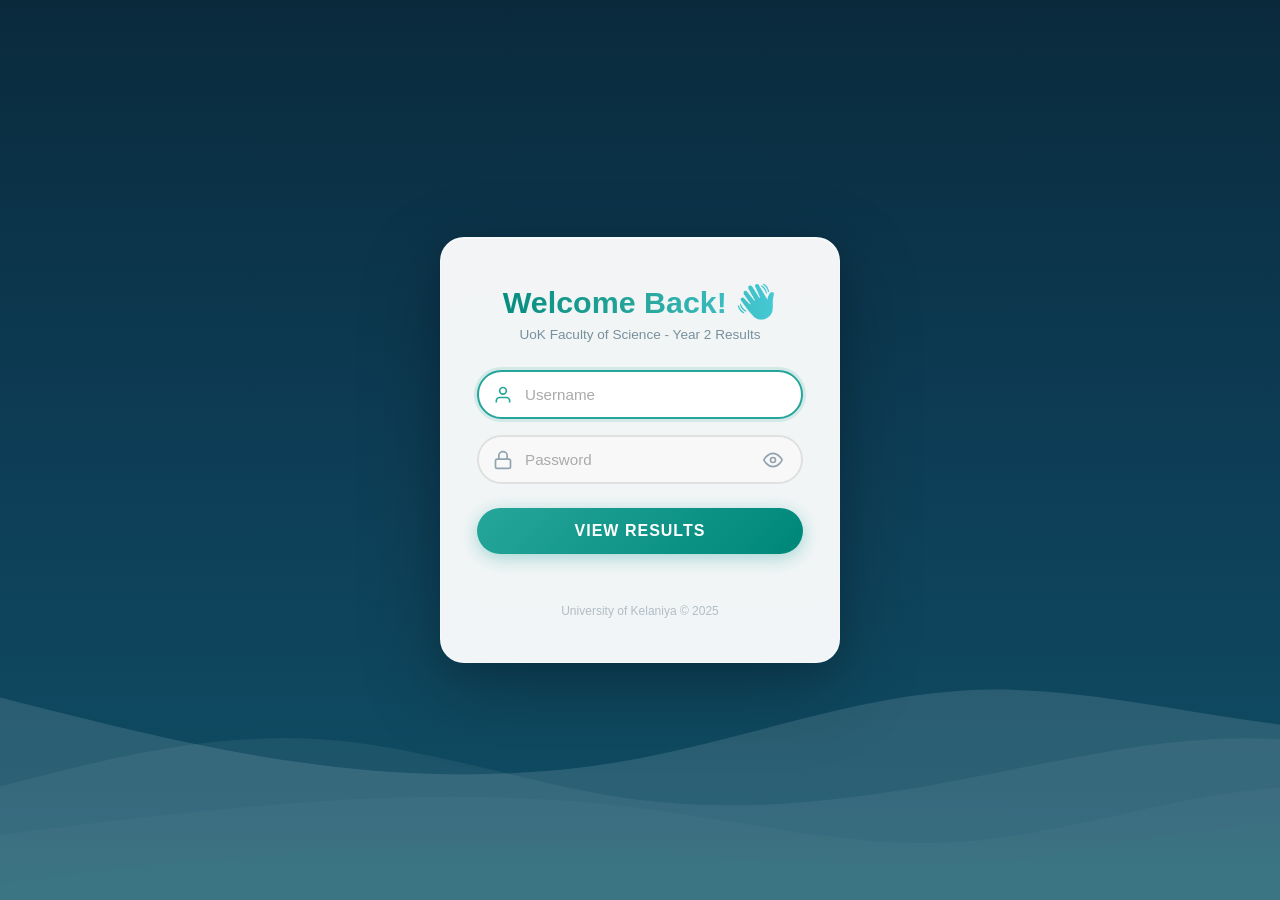
==== commit dde426d8: "Add animated login page with username/password auth" ====
--- a/index.html
+++ b/index.html
@@ -17,40 +17,121 @@
 /* ===== LOGIN PAGE ===== */
 .login-page {
   position: fixed; top: 0; left: 0; right: 0; bottom: 0; z-index: 9999;
-  background: linear-gradient(180deg, #e0f7f1 0%, #b2dfdb 40%, #80cbc4 70%, #4db6ac 100%);
+  background: linear-gradient(180deg, #0a2a3c 0%, #0d3d56 25%, #0f4c63 45%, #0e6b6e 65%, #1a8a7a 85%, #2bb5a0 100%);
+  background-size: 100% 200%;
+  animation: oceanGradient 8s ease infinite;
   display: flex; align-items: center; justify-content: center;
   overflow: hidden;
-  transition: opacity 0.5s ease, transform 0.5s ease;
+  transition: opacity 0.6s ease, transform 0.6s ease;
+}
+@keyframes oceanGradient {
+  0%, 100% { background-position: 0% 0%; }
+  50% { background-position: 0% 100%; }
 }
 .login-page.hidden {
   opacity: 0; transform: scale(1.05); pointer-events: none;
 }
-.login-waves {
-  position: absolute; bottom: 0; left: 0; width: 100%; height: 40%;
-}
-.login-waves svg { width: 100%; height: 100%; display: block; }
+
+/* --- Animated Ocean Waves --- */
+.ocean-waves {
+  position: absolute; bottom: 0; left: 0; width: 200%; height: 45%;
+  pointer-events: none;
+}
+.ocean-waves .wave {
+  position: absolute; bottom: 0; left: 0; width: 100%; height: 100%;
+}
+.ocean-waves .wave svg {
+  width: 100%; height: 100%; display: block;
+}
+.ocean-waves .wave-1 { animation: waveSlide 7s linear infinite; opacity: 0.6; }
+.ocean-waves .wave-2 { animation: waveSlide 11s linear infinite reverse; opacity: 0.4; bottom: -8px; }
+.ocean-waves .wave-3 { animation: waveSlide 9s linear infinite; opacity: 0.25; bottom: -16px; }
+.ocean-waves .wave-4 { animation: waveSlide 14s linear infinite reverse; opacity: 0.15; bottom: -24px; }
+@keyframes waveSlide {
+  0% { transform: translateX(0); }
+  100% { transform: translateX(-50%); }
+}
+
+/* --- Floating Bubbles --- */
+.bubbles {
+  position: absolute; top: 0; left: 0; width: 100%; height: 100%;
+  pointer-events: none; overflow: hidden;
+}
+.bubble {
+  position: absolute; bottom: -20px; border-radius: 50%;
+  background: radial-gradient(circle at 30% 30%, rgba(255,255,255,0.25), rgba(255,255,255,0.05));
+  border: 1px solid rgba(255,255,255,0.1);
+  animation: bubbleRise linear infinite;
+}
+@keyframes bubbleRise {
+  0% { transform: translateY(0) scale(1); opacity: 0; }
+  10% { opacity: 1; }
+  90% { opacity: 0.6; }
+  100% { transform: translateY(-100vh) scale(0.4); opacity: 0; }
+}
+
+/* --- Login Card --- */
 .login-card {
-  background: white; border-radius: 20px; padding: 40px 36px; width: 90%; max-width: 400px;
-  box-shadow: 0 20px 60px rgba(0,0,0,0.12), 0 4px 20px rgba(0,0,0,0.06);
+  background: rgba(255,255,255,0.95); backdrop-filter: blur(20px);
+  border-radius: 24px; padding: 44px 36px; width: 90%; max-width: 400px;
+  box-shadow: 0 25px 80px rgba(0,0,0,0.25), 0 8px 32px rgba(0,0,0,0.12), inset 0 1px 0 rgba(255,255,255,0.6);
   text-align: center; position: relative; z-index: 2;
-  animation: loginSlideUp 0.6s ease-out;
+  animation: loginSlideUp 0.8s cubic-bezier(0.16, 1, 0.3, 1);
+  border: 1px solid rgba(255,255,255,0.3);
 }
 @keyframes loginSlideUp {
-  from { opacity: 0; transform: translateY(30px); }
-  to { opacity: 1; transform: translateY(0); }
-}
+  from { opacity: 0; transform: translateY(40px) scale(0.96); }
+  to { opacity: 1; transform: translateY(0) scale(1); }
+}
+
+/* --- Animated Welcome Text --- */
 .login-card h2 {
-  color: #00897b; font-size: 1.7em; margin-bottom: 6px; font-weight: 700;
+  font-size: 1.9em; margin-bottom: 6px; font-weight: 800;
+  background: linear-gradient(90deg, #00897b, #26a69a, #4dd0e1, #00897b, #26a69a);
+  background-size: 200% auto;
+  -webkit-background-clip: text; background-clip: text;
+  -webkit-text-fill-color: transparent;
+  animation: shimmerText 3s linear infinite;
+}
+@keyframes shimmerText {
+  0% { background-position: 0% center; }
+  100% { background-position: 200% center; }
+}
+.login-card .login-wave-emoji {
+  display: inline-block; animation: waveHand 1.8s ease-in-out infinite;
+  transform-origin: 70% 70%; font-size: 1.1em;
+}
+@keyframes waveHand {
+  0%, 100% { transform: rotate(0deg); }
+  15% { transform: rotate(14deg); }
+  30% { transform: rotate(-8deg); }
+  45% { transform: rotate(14deg); }
+  60% { transform: rotate(-4deg); }
+  75% { transform: rotate(10deg); }
 }
 .login-card .login-subtitle {
   color: #78909c; font-size: 0.85em; margin-bottom: 28px;
-}
+  animation: fadeInDelay 1s ease 0.3s both;
+}
+@keyframes fadeInDelay {
+  from { opacity: 0; transform: translateY(8px); }
+  to { opacity: 1; transform: translateY(0); }
+}
+
+/* --- Login Fields --- */
 .login-field {
   position: relative; margin-bottom: 16px;
+  animation: fieldSlideIn 0.6s cubic-bezier(0.16, 1, 0.3, 1) both;
+}
+.login-field:nth-child(1) { animation-delay: 0.4s; }
+.login-field:nth-child(2) { animation-delay: 0.55s; }
+@keyframes fieldSlideIn {
+  from { opacity: 0; transform: translateX(-20px); }
+  to { opacity: 1; transform: translateX(0); }
 }
 .login-field input {
   width: 100%; padding: 14px 16px 14px 46px; border: 2px solid #e0e0e0; border-radius: 50px;
-  font-size: 0.95em; outline: none; background: #fafafa; color: #333;
+  font-size: 0.95em; outline: none; background: rgba(250,250,250,0.8); color: #333;
   transition: border-color 0.3s, box-shadow 0.3s, background 0.3s;
 }
 .login-field input:focus {
@@ -62,22 +143,35 @@
   color: #90a4ae; transition: color 0.3s;
 }
 .login-field input:focus ~ .field-icon { color: #26a69a; }
+.login-field .toggle-pwd {
+  position: absolute; right: 16px; top: 50%; transform: translateY(-50%);
+  color: #90a4ae; cursor: pointer; background: none; border: none; padding: 4px;
+  display: flex; align-items: center; transition: color 0.3s;
+}
+.login-field .toggle-pwd:hover { color: #26a69a; }
+
+/* --- Login Button --- */
 .login-btn {
   width: 100%; padding: 14px; border: none; border-radius: 50px;
-  background: linear-gradient(135deg, #26a69a, #00897b);
+  background: linear-gradient(135deg, #26a69a, #00897b, #00695c);
+  background-size: 200% auto;
   color: white; font-size: 1em; font-weight: 600; letter-spacing: 1px;
   cursor: pointer; margin-top: 8px;
-  transition: transform 0.2s, box-shadow 0.2s;
-  box-shadow: 0 4px 15px rgba(38,166,154,0.35);
-}
-.login-btn:hover { transform: translateY(-2px); box-shadow: 0 6px 20px rgba(38,166,154,0.45); }
+  transition: transform 0.2s, box-shadow 0.2s, background-position 0.4s;
+  box-shadow: 0 4px 18px rgba(38,166,154,0.4);
+  animation: fieldSlideIn 0.6s cubic-bezier(0.16, 1, 0.3, 1) 0.7s both;
+}
+.login-btn:hover { transform: translateY(-2px); box-shadow: 0 8px 25px rgba(38,166,154,0.5); background-position: right center; }
 .login-btn:active { transform: translateY(0); }
 .login-error {
   color: #e53935; font-size: 0.82em; margin-top: 10px; min-height: 20px;
   transition: opacity 0.3s;
 }
+.login-hint {
+  margin-top: 14px; color: #b0bec5; font-size: 0.72em; font-style: italic;
+}
 .login-footer {
-  margin-top: 24px; color: #b0bec5; font-size: 0.75em;
+  margin-top: 20px; color: #b0bec5; font-size: 0.75em;
 }
 .login-footer a { color: #26a69a; text-decoration: none; }
 
@@ -175,20 +269,58 @@
 
 <!-- ===== LOGIN PAGE ===== -->
 <div class="login-page" id="loginPage">
-  <div class="login-waves">
-    <svg viewBox="0 0 1440 320" preserveAspectRatio="none">
-      <path fill="rgba(255,255,255,0.18)" d="M0,224L48,213.3C96,203,192,181,288,181.3C384,181,480,203,576,213.3C672,224,768,224,864,208C960,192,1056,160,1152,154.7C1248,149,1344,171,1392,181.3L1440,192V320H0Z"/>
-      <path fill="rgba(255,255,255,0.12)" d="M0,288L48,272C96,256,192,224,288,213.3C384,203,480,213,576,229.3C672,245,768,267,864,261.3C960,256,1056,224,1152,213.3C1248,203,1344,213,1392,218.7L1440,224V320H0Z"/>
-      <path fill="rgba(255,255,255,0.08)" d="M0,256L48,261.3C96,267,192,277,288,277.3C384,277,480,267,576,250.7C672,235,768,213,864,213.3C960,213,1056,235,1152,245.3C1248,256,1344,256,1392,256L1440,256V320H0Z"/>
-    </svg>
-  </div>
+  <!-- Animated Ocean Waves -->
+  <div class="ocean-waves">
+    <div class="wave wave-1">
+      <svg viewBox="0 0 2880 320" preserveAspectRatio="none">
+        <path fill="rgba(255,255,255,0.2)" d="M0,160L60,170.7C120,181,240,203,360,213.3C480,224,600,224,720,208C840,192,960,160,1080,154.7C1200,149,1320,171,1440,181.3C1560,192,1680,192,1800,186.7C1920,181,2040,171,2160,176C2280,181,2400,203,2520,208C2640,213,2760,203,2820,197.3L2880,192V320H0Z"/>
+      </svg>
+    </div>
+    <div class="wave wave-2">
+      <svg viewBox="0 0 2880 320" preserveAspectRatio="none">
+        <path fill="rgba(255,255,255,0.15)" d="M0,224L60,213.3C120,203,240,181,360,186.7C480,192,600,224,720,234.7C840,245,960,235,1080,218.7C1200,203,1320,181,1440,186.7C1560,192,1680,224,1800,229.3C1920,235,2040,213,2160,202.7C2280,192,2400,192,2520,197.3C2640,203,2760,213,2820,218.7L2880,224V320H0Z"/>
+      </svg>
+    </div>
+    <div class="wave wave-3">
+      <svg viewBox="0 0 2880 320" preserveAspectRatio="none">
+        <path fill="rgba(255,255,255,0.1)" d="M0,256L60,250.7C120,245,240,235,360,229.3C480,224,600,224,720,234.7C840,245,960,267,1080,261.3C1200,256,1320,224,1440,218.7C1560,213,1680,235,1800,245.3C1920,256,2040,256,2160,250.7C2280,245,2400,235,2520,234.7C2640,235,2760,245,2820,250.7L2880,256V320H0Z"/>
+      </svg>
+    </div>
+    <div class="wave wave-4">
+      <svg viewBox="0 0 2880 320" preserveAspectRatio="none">
+        <path fill="rgba(38,166,154,0.12)" d="M0,288L60,282.7C120,277,240,267,360,261.3C480,256,600,256,720,261.3C840,267,960,277,1080,272C1200,267,1320,245,1440,240C1560,235,1680,245,1800,256C1920,267,2040,277,2160,277.3C2280,277,2400,267,2520,261.3C2640,256,2760,256,2820,256L2880,256V320H0Z"/>
+      </svg>
+    </div>
+  </div>
+
+  <!-- Floating Bubbles -->
+  <div class="bubbles">
+    <div class="bubble" style="left:5%;width:12px;height:12px;animation-duration:8s;animation-delay:0s;"></div>
+    <div class="bubble" style="left:15%;width:8px;height:8px;animation-duration:12s;animation-delay:1s;"></div>
+    <div class="bubble" style="left:25%;width:16px;height:16px;animation-duration:10s;animation-delay:2.5s;"></div>
+    <div class="bubble" style="left:40%;width:6px;height:6px;animation-duration:14s;animation-delay:0.5s;"></div>
+    <div class="bubble" style="left:55%;width:10px;height:10px;animation-duration:9s;animation-delay:3s;"></div>
+    <div class="bubble" style="left:65%;width:14px;height:14px;animation-duration:11s;animation-delay:1.5s;"></div>
+    <div class="bubble" style="left:75%;width:7px;height:7px;animation-duration:13s;animation-delay:4s;"></div>
+    <div class="bubble" style="left:85%;width:11px;height:11px;animation-duration:10s;animation-delay:2s;"></div>
+    <div class="bubble" style="left:92%;width:9px;height:9px;animation-duration:15s;animation-delay:3.5s;"></div>
+  </div>
+
+  <!-- Login Card -->
   <div class="login-card">
-    <h2>Welcome Back!</h2>
+    <h2>Welcome Back! <span class="login-wave-emoji">👋</span></h2>
     <p class="login-subtitle">UoK Faculty of Science - Year 2 Results</p>
     <form onsubmit="handleLogin(event)">
       <div class="login-field">
-        <input type="text" id="loginId" placeholder="Student ID (e.g. EC/2023/001)" autocomplete="off" autofocus>
+        <input type="text" id="loginUser" placeholder="Username" autocomplete="off" autofocus>
         <svg class="field-icon" width="20" height="20" viewBox="0 0 24 24" fill="none" stroke="currentColor" stroke-width="2"><path d="M20 21v-2a4 4 0 00-4-4H8a4 4 0 00-4 4v2"/><circle cx="12" cy="7" r="4"/></svg>
+      </div>
+      <div class="login-field">
+        <input type="password" id="loginPwd" placeholder="Password" autocomplete="off">
+        <svg class="field-icon" width="20" height="20" viewBox="0 0 24 24" fill="none" stroke="currentColor" stroke-width="2"><rect x="3" y="11" width="18" height="11" rx="2" ry="2"/><path d="M7 11V7a5 5 0 0110 0v4"/></svg>
+        <button type="button" class="toggle-pwd" onclick="togglePassword()" tabindex="-1">
+          <svg id="eyeIcon" width="20" height="20" viewBox="0 0 24 24" fill="none" stroke="currentColor" stroke-width="2"><path d="M1 12s4-8 11-8 11 8 11 8-4 8-11 8-11-8-11-8z"/><circle cx="12" cy="12" r="3"/></svg>
+        </button>
       </div>
       <button type="submit" class="login-btn">VIEW RESULTS</button>
       <div class="login-error" id="loginError"></div>
@@ -205,15 +337,15 @@
 <div class="header" style="position:relative;">
   <h1>UoK Science Results</h1>
   <p>Faculty of Science - Year 2 (2023/2024)</p>
-  <p class="meta">Updated: 2026-05-09 18:12 IST | Auto-scraped every 3 hours</p>
+  <p class="meta">Updated: 2026-05-09 19:34 IST | Auto-scraped every 3 hours</p>
   <button class="logout-btn" onclick="handleLogout()">Logout</button>
 </div>
 <div class="container">
   <div class="summary-bar">
     <div class="summary-card"><div class="num blue">73</div><div class="label">Total</div></div>
-    <div class="summary-card"><div class="num green">61</div><div class="label">Results</div></div>
-    <div class="summary-card"><div class="num red">12</div><div class="label">Pending</div></div>
-    <div class="summary-card"><div class="num blue">2.13</div><div class="label">Avg GPA</div></div>
+    <div class="summary-card"><div class="num green">59</div><div class="label">Results</div></div>
+    <div class="summary-card"><div class="num red">14</div><div class="label">Pending</div></div>
+    <div class="summary-card"><div class="num blue">2.12</div><div class="label">Avg GPA</div></div>
     <div class="summary-card"><div class="num green">2.73</div><div class="label">Top GPA</div></div>
   </div>
 
@@ -242,7 +374,7 @@
 </div><!-- end dashboard -->
 
 <script>
-var DATA = [{"student_id": "EC/2022/080", "error": "HTTPConnectionPool(host='www.science.kln.ac.lk', port=8080): Read timed out. (read timeout=60)"}, {"student_id": "EC/2023/001", "name_initial": "Mr D.V.A. ISURU", "full_name": "Mr DIGAWA VITHANAGE AMILA ISURU", "academic_year": "2023/2024", "courses": [{"Course Code": "Course CodeCourse NameAcYearAttemptExamStatusExam NoteGradeACLT 110132023/20241BECS 112122023/20241B+BECS 112232023/20241BBECS 114132023/20241Absent**BECS 114222023/20241DBECS 114312023/20241BBECS 116132023/20241Absent**BECS 117222023/20241B-BECS 122332023/20241Absent**BECS 122432023/20241BECS 124432023/20241BECS 124512023/20241BECS 124622023/20241C+BECS 126232023/20241DBECS 127122023/20241BECS 127422023/20241", "Course Name": "ACLT 11013", "AcYear": "", "Attempt": "2023/2024", "ExamStatus": "1", "Exam Note": "", "Grade": ""}, {"Course Code": "ACLT 11013", "Course Name": "", "AcYear": "2023/2024", "Attempt": "1", "ExamStatus": "", "Exam Note": "", "Grade": ""}, {"Course Code": "BECS 11212", "Course Name": "", "AcYear": "2023/2024", "Attempt": "1", "ExamStatus": "", "Exam Note": "", "Grade": "B+"}, {"Course Code": "BECS 11223", "Course Name": "", "AcYear": "2023/2024", "Attempt": "1", "ExamStatus": "", "Exam Note": "", "Grade": "B"}, {"Course Code": "BECS 11413", "Course Name": "", "AcYear": "2023/2024", "Attempt": "1", "ExamStatus": "Absent", "Exam Note": "", "Grade": "**"}, {"Course Code": "BECS 11422", "Course Name": "", "AcYear": "2023/2024", "Attempt": "1", "ExamStatus": "", "Exam Note": "", "Grade": "D"}, {"Course Code": "BECS 11431", "Course Name": "", "AcYear": "2023/2024", "Attempt": "1", "ExamStatus": "", "Exam Note": "", "Grade": "B"}, {"Course Code": "BECS 11613", "Course Name": "", "AcYear": "2023/2024", "Attempt": "1", "ExamStatus": "Absent", "Exam Note": "", "Grade": "**"}, {"Course Code": "BECS 11722", "Course Name": "", "AcYear": "2023/2024", "Attempt": "1", "ExamStatus": "", "Exam Note": "", "Grade": "B-"}, {"Course Code": "BECS 12233", "Course Name": "", "AcYear": "2023/2024", "Attempt": "1", "ExamStatus": "Absent", "Exam Note": "", "Grade": "**"}, {"Course Code": "BECS 12243", "Course Name": "", "AcYear": "2023/2024", "Attempt": "1", "ExamStatus": "", "Exam Note": "", "Grade": ""}, {"Course Code": "BECS 12443", "Course Name": "", "AcYear": "2023/2024", "Attempt": "1", "ExamStatus": "", "Exam Note": "", "Grade": ""}, {"Course Code": "BECS 12451", "Course Name": "", "AcYear": "2023/2024", "Attempt": "1", "ExamStatus": "", "Exam Note": "", "Grade": ""}, {"Course Code": "BECS 12462", "Course Name": "", "AcYear": "2023/2024", "Attempt": "1", "ExamStatus": "", "Exam Note": "", "Grade": "C+"}, {"Course Code": "BECS 12623", "Course Name": "", "AcYear": "2023/2024", "Attempt": "1", "ExamStatus": "", "Exam Note": "", "Grade": "D"}, {"Course Code": "BECS 12712", "Course Name": "", "AcYear": "2023/2024", "Attempt": "1", "ExamStatus": "", "Exam Note": "", "Grade": ""}, {"Course Code": "BECS 12742", "Course Name": "", "AcYear": "2023/2024", "Attempt": "1", "ExamStatus": "", "Exam Note": "", "Grade": ""}], "total_credit": "38", "non_gpa_credit": "", "gpa": "0.960000", "error": null}, {"student_id": "EC/2023/002", "name_initial": "Mr A.G.H.H. WIMALASURIYA", "full_name": "Mr AVALIKARA GALAPPATHTHIGE HIRUNA HANSAJA WIMALASURIYA", "academic_year": "2023/2024", "courses": [{"Course Code": "Course CodeCourse NameAcYearAttemptExamStatusExam NoteGradeACLT 110132023/20241BECS 112122023/20241ABECS 112232023/20241ABECS 114132023/20241ABECS 114222023/20241ABECS 114312023/20241B+BECS 116132023/20241B+BECS 117222023/20241B+BECS 122332023/20241BBECS 122432023/20241BECS 124432023/20241BECS 124512023/20241BECS 124622023/20241ABECS 126232023/20241BBECS 127122023/20241BECS 127422023/20241", "Course Name": "ACLT 11013", "AcYear": "", "Attempt": "2023/2024", "ExamStatus": "1", "Exam Note": "", "Grade": ""}, {"Course Code": "ACLT 11013", "Course Name": "", "AcYear": "2023/2024", "Attempt": "1", "ExamStatus": "", "Exam Note": "", "Grade": ""}, {"Course Code": "BECS 11212", "Course Name": "", "AcYear": "2023/2024", "Attempt": "1", "ExamStatus": "", "Exam Note": "", "Grade": "A"}, {"Course Code": "BECS 11223", "Course Name": "", "AcYear": "2023/2024", "Attempt": "1", "ExamStatus": "", "Exam Note": "", "Grade": "A"}, {"Course Code": "BECS 11413", "Course Name": "", "AcYear": "2023/2024", "Attempt": "1", "ExamStatus": "", "Exam Note": "", "Grade": "A"}, {"Course Code": "BECS 11422", "Course Name": "", "AcYear": "2023/2024", "Attempt": "1", "ExamStatus": "", "Exam Note": "", "Grade": "A"}, {"Course Code": "BECS 11431", "Course Name": "", "AcYear": "2023/2024", "Attempt": "1", "ExamStatus": "", "Exam Note": "", "Grade": "B+"}, {"Course Code": "BECS 11613", "Course Name": "", "AcYear": "2023/2024", "Attempt": "1", "ExamStatus": "", "Exam Note": "", "Grade": "B+"}, {"Course Code": "BECS 11722", "Course Name": "", "AcYear": "2023/2024", "Attempt": "1", "ExamStatus": "", "Exam Note": "", "Grade": "B+"}, {"Course Code": "BECS 12233", "Course Name": "", "AcYear": "2023/2024", "Attempt": "1", "ExamStatus": "", "Exam Note": "", "Grade": "B"}, {"Course Code": "BECS 12243", "Course Name": "", "AcYear": "2023/2024", "Attempt": "1", "ExamStatus": "", "Exam Note": "", "Grade": ""}, {"Course Code": "BECS 12443", "Course Name": "", "AcYear": "2023/2024", "Attempt": "1", "ExamStatus": "", "Exam Note": "", "Grade": ""}, {"Course Code": "BECS 12451", "Course Name": "", "AcYear": "2023/2024", "Attempt": "1", "ExamStatus": "", "Exam Note": "", "Grade": ""}, {"Course Code": "BECS 12462", "Course Name": "", "AcYear": "2023/2024", "Attempt": "1", "ExamStatus": "", "Exam Note": "", "Grade": "A"}, {"Course Code": "BECS 12623", "Course Name": "", "AcYear": "2023/2024", "Attempt": "1", "ExamStatus": "", "Exam Note": "", "Grade": "B"}, {"Course Code": "BECS 12712", "Course Name": "", "AcYear": "2023/2024", "Attempt": "1", "ExamStatus": "", "Exam Note": "", "Grade": ""}, {"Course Code": "BECS 12742", "Course Name": "", "AcYear": "2023/2024", "Attempt": "1", "ExamStatus": "", "Exam Note": "", "Grade": ""}], "total_credit": "38", "non_gpa_credit": "", "gpa": "2.450000", "error": null}, {"student_id": "EC/2023/003", "name_initial": "Mr K.C.S. EKANAYAKA", "full_name": "Mr KANKANAMGE CHAMOD SANDARUWAN EKANAYAKA", "academic_year": "2023/2024", "courses": [{"Course Code": "Course CodeCourse NameAcYearAttemptExamStatusExam NoteGradeACLT 110132023/20241BECS 112122023/20241A-BECS 112232023/20241A-BECS 114132023/20241Absent**BECS 114222023/20241C+BECS 114312023/20241BBECS 116132023/20241B+BECS 117222023/20241B+BECS 122332023/20241C+BECS 122432023/20241BECS 124432023/20241BECS 124512023/20241BECS 124622023/20241B-BECS 126232023/20241C+BECS 127122023/20241BECS 127422023/20241", "Course Name": "ACLT 11013", "AcYear": "", "Attempt": "2023/2024", "ExamStatus": "1", "Exam Note": "", "Grade": ""}, {"Course Code": "ACLT 11013", "Course Name": "", "AcYear": "2023/2024", "Attempt": "1", "ExamStatus": "", "Exam Note": "", "Grade": ""}, {"Course Code": "BECS 11212", "Course Name": "", "AcYear": "2023/2024", "Attempt": "1", "ExamStatus": "", "Exam Note": "", "Grade": "A-"}, {"Course Code": "BECS 11223", "Course Name": "", "AcYear": "2023/2024", "Attempt": "1", "ExamStatus": "", "Exam Note": "", "Grade": "A-"}, {"Course Code": "BECS 11413", "Course Name": "", "AcYear": "2023/2024", "Attempt": "1", "ExamStatus": "Absent", "Exam Note": "", "Grade": "**"}, {"Course Code": "BECS 11422", "Course Name": "", "AcYear": "2023/2024", "Attempt": "1", "ExamStatus": "", "Exam Note": "", "Grade": "C+"}, {"Course Code": "BECS 11431", "Course Name": "", "AcYear": "2023/2024", "Attempt": "1", "ExamStatus": "", "Exam Note": "", "Grade": "B"}, {"Course Code": "BECS 11613", "Course Name": "", "AcYear": "2023/2024", "Attempt": "1", "ExamStatus": "", "Exam Note": "", "Grade": "B+"}, {"Course Code": "BECS 11722", "Course Name": "", "AcYear": "2023/2024", "Attempt": "1", "ExamStatus": "", "Exam Note": "", "Grade": "B+"}, {"Course Code": "BECS 12233", "Course Name": "", "AcYear": "2023/2024", "Attempt": "1", "ExamStatus": "", "Exam Note": "", "Grade": "C+"}, {"Course Code": "BECS 12243", "Course Name": "", "AcYear": "2023/2024", "Attempt": "1", "ExamStatus": "", "Exam Note": "", "Grade": ""}, {"Course Code": "BECS 12443", "Course Name": "", "AcYear": "2023/2024", "Attempt": "1", "ExamStatus": "", "Exam Note": "", "Grade": ""}, {"Course Code": "BECS 12451", "Course Name": "", "AcYear": "2023/2024", "Attempt": "1", "ExamStatus": "", "Exam Note": "", "Grade": ""}, {"Course Code": "BECS 12462", "Course Name": "", "AcYear": "2023/2024", "Attempt": "1", "ExamStatus": "", "Exam Note": "", "Grade": "B-"}, {"Course Code": "BECS 12623", "Course Name": "", "AcYear": "2023/2024", "Attempt": "1", "ExamStatus": "", "Exam Note": "", "Grade": "C+"}, {"Course Code": "BECS 12712", "Course Name": "", "AcYear": "2023/2024", "Attempt": "1", "ExamStatus": "", "Exam Note": "", "Grade": ""}, {"Course Code": "BECS 12742", "Course Name": "", "AcYear": "2023/2024", "Attempt": "1", "ExamStatus": "", "Exam Note": "", "Grade": ""}], "total_credit": "38", "non_gpa_credit": "", "gpa": "1.770000", "error": null}, {"student_id": "EC/2023/004", "error": "Could not find Year 1 Registration link"}, {"student_id": "EC/2023/005", "name_initial": "Mr A.B.L.D. KUMARA", "full_name": "Mr AMBALANGODA BADALGE LAHIRU DILSHAN KUMARA", "academic_year": "2023/2024", "courses": [{"Course Code": "Course CodeCourse NameAcYearAttemptExamStatusExam NoteGradeACLT 110132023/20241BECS 112122023/20241ABECS 112232023/20241ABECS 114132023/20241B-BECS 114222023/20241A-BECS 114312023/20241B+BECS 116132023/20241BBECS 117222023/20241A-BECS 122332023/20241Absent**BECS 122432023/20241BECS 124432023/20241BECS 124512023/20241BECS 124622023/20241Absent**BECS 126232023/20241Absent**BECS 127122023/20241BECS 127422023/20241", "Course Name": "ACLT 11013", "AcYear": "", "Attempt": "2023/2024", "ExamStatus": "1", "Exam Note": "", "Grade": ""}, {"Course Code": "ACLT 11013", "Course Name": "", "AcYear": "2023/2024", "Attempt": "1", "ExamStatus": "", "Exam Note": "", "Grade": ""}, {"Course Code": "BECS 11212", "Course Name": "", "AcYear": "2023/2024", "Attempt": "1", "ExamStatus": "", "Exam Note": "", "Grade": "A"}, {"Course Code": "BECS 11223", "Course Name": "", "AcYear": "2023/2024", "Attempt": "1", "ExamStatus": "", "Exam Note": "", "Grade": "A"}, {"Course Code": "BECS 11413", "Course Name": "", "AcYear": "2023/2024", "Attempt": "1", "ExamStatus": "", "Exam Note": "", "Grade": "B-"}, {"Course Code": "BECS 11422", "Course Name": "", "AcYear": "2023/2024", "Attempt": "1", "ExamStatus": "", "Exam Note": "", "Grade": "A-"}, {"Course Code": "BECS 11431", "Course Name": "", "AcYear": "2023/2024", "Attempt": "1", "ExamStatus": "", "Exam Note": "", "Grade": "B+"}, {"Course Code": "BECS 11613", "Course Name": "", "AcYear": "2023/2024", "Attempt": "1", "ExamStatus": "", "Exam Note": "", "Grade": "B"}, {"Course Code": "BECS 11722", "Course Name": "", "AcYear": "2023/2024", "Attempt": "1", "ExamStatus": "", "Exam Note": "", "Grade": "A-"}, {"Course Code": "BECS 12233", "Course Name": "", "AcYear": "2023/2024", "Attempt": "1", "ExamStatus": "Absent", "Exam Note": "", "Grade": "**"}, {"Course Code": "BECS 12243", "Course Name": "", "AcYear": "2023/2024", "Attempt": "1", "ExamStatus": "", "Exam Note": "", "Grade": ""}, {"Course Code": "BECS 12443", "Course Name": "", "AcYear": "2023/2024", "Attempt": "1", "ExamStatus": "", "Exam Note": "", "Grade": ""}, {"Course Code": "BECS 12451", "Course Name": "", "AcYear": "2023/2024", "Attempt": "1", "ExamStatus": "", "Exam Note": "", "Grade": ""}, {"Course Code": "BECS 12462", "Course Name": "", "AcYear": "2023/2024", "Attempt": "1", "ExamStatus": "Absent", "Exam Note": "", "Grade": "**"}, {"Course Code": "BECS 12623", "Course Name": "", "AcYear": "2023/2024", "Attempt": "1", "ExamStatus": "Absent", "Exam Note": "", "Grade": "**"}, {"Course Code": "BECS 12712", "Course Name": "", "AcYear": "2023/2024", "Attempt": "1", "ExamStatus": "", "Exam Note": "", "Grade": ""}, {"Course Code": "BECS 12742", "Course Name": "", "AcYear": "2023/2024", "Attempt": "1", "ExamStatus": "", "Exam Note": "", "Grade": ""}], "total_credit": "38", "non_gpa_credit": "", "gpa": "1.580000", "error": null}, {"student_id": "EC/2023/006", "error": "Could not find Year 1 Registration link"}, {"student_id": "EC/2023/007", "name_initial": "Ms R.M.H.U.P. SOMARATHNE", "full_name": "Ms RAJARATHNA MUDIYANSELAGE HARSHA UDENI PREBUDDHIKA SOMARATHNE", "academic_year": "2023/2024", "courses": [{"Course Code": "Course CodeCourse NameAcYearAttemptExamStatusExam NoteGradeACLT 110132023/20241ACLT 120222023/20241BECS 112122023/20241ABECS 112232023/20241BBECS 114132023/20241A-BECS 114222023/20241BBECS 114312023/20241B-BECS 116132023/20241BBECS 117222023/20241ABECS 122332023/20241B+BECS 122432023/20241BECS 124432023/20241BECS 124512023/20241BECS 124622023/20241ABECS 126232023/20241B+BECS 127122023/20241BECS 127422023/20241", "Course Name": "ACLT 11013", "AcYear": "", "Attempt": "2023/2024", "ExamStatus": "1", "Exam Note": "", "Grade": ""}, {"Course Code": "ACLT 11013", "Course Name": "", "AcYear": "2023/2024", "Attempt": "1", "ExamStatus": "", "Exam Note": "", "Grade": ""}, {"Course Code": "ACLT 12022", "Course Name": "", "AcYear": "2023/2024", "Attempt": "1", "ExamStatus": "", "Exam Note": "", "Grade": ""}, {"Course Code": "BECS 11212", "Course Name": "", "AcYear": "2023/2024", "Attempt": "1", "ExamStatus": "", "Exam Note": "", "Grade": "A"}, {"Course Code": "BECS 11223", "Course Name": "", "AcYear": "2023/2024", "Attempt": "1", "ExamStatus": "", "Exam Note": "", "Grade": "B"}, {"Course Code": "BECS 11413", "Course Name": "", "AcYear": "2023/2024", "Attempt": "1", "ExamStatus": "", "Exam Note": "", "Grade": "A-"}, {"Course Code": "BECS 11422", "Course Name": "", "AcYear": "2023/2024", "Attempt": "1", "ExamStatus": "", "Exam Note": "", "Grade": "B"}, {"Course Code": "BECS 11431", "Course Name": "", "AcYear": "2023/2024", "Attempt": "1", "ExamStatus": "", "Exam Note": "", "Grade": "B-"}, {"Course Code": "BECS 11613", "Course Name": "", "AcYear": "2023/2024", "Attempt": "1", "ExamStatus": "", "Exam Note": "", "Grade": "B"}, {"Course Code": "BECS 11722", "Course Name": "", "AcYear": "2023/2024", "Attempt": "1", "ExamStatus": "", "Exam Note": "", "Grade": "A"}, {"Course Code": "BECS 12233", "Course Name": "", "AcYear": "2023/2024", "Attempt": "1", "ExamStatus": "", "Exam Note": "", "Grade": "B+"}, {"Course Code": "BECS 12243", "Course Name": "", "AcYear": "2023/2024", "Attempt": "1", "ExamStatus": "", "Exam Note": "", "Grade": ""}, {"Course Code": "BECS 12443", "Course Name": "", "AcYear": "2023/2024", "Attempt": "1", "ExamStatus": "", "Exam Note": "", "Grade": ""}, {"Course Code": "BECS 12451", "Course Name": "", "AcYear": "2023/2024", "Attempt": "1", "ExamStatus": "", "Exam Note": "", "Grade": ""}, {"Course Code": "BECS 12462", "Course Name": "", "AcYear": "2023/2024", "Attempt": "1", "ExamStatus": "", "Exam Note": "", "Grade": "A"}, {"Course Code": "BECS 12623", "Course Name": "", "AcYear": "2023/2024", "Attempt": "1", "ExamStatus": "", "Exam Note": "", "Grade": "B+"}, {"Course Code": "BECS 12712", "Course Name": "", "AcYear": "2023/2024", "Attempt": "1", "ExamStatus": "", "Exam Note": "", "Grade": ""}, {"Course Code": "BECS 12742", "Course Name": "", "AcYear": "2023/2024", "Attempt": "1", "ExamStatus": "", "Exam Note": "", "Grade": ""}], "total_credit": "40", "non_gpa_credit": "", "gpa": "2.330000", "error": null}, {"student_id": "EC/2023/008", "name_initial": "Mr M.A.R. HARSHANA", "full_name": "Mr MUNASINGHA ARACHCHIGE RUWIN HARSHANA", "academic_year": "2023/2024", "courses": [{"Course Code": "Course CodeCourse NameAcYearAttemptExamStatusExam NoteGradeACLT 110132023/20241BECS 112122023/20241BBECS 112232023/20241B+BECS 114132023/20241ABECS 114222023/20241B+BECS 114312023/20241B+BECS 116132023/20241C-BECS 117222023/20241CBECS 122332023/20241ABECS 122432023/20241BECS 124432023/20241BECS 124512023/20241BECS 124622023/20241B-BECS 126232023/20241D+BECS 127122023/20241BECS 127422023/20241", "Course Name": "ACLT 11013", "AcYear": "", "Attempt": "2023/2024", "ExamStatus": "1", "Exam Note": "", "Grade": ""}, {"Course Code": "ACLT 11013", "Course Name": "", "AcYear": "2023/2024", "Attempt": "1", "ExamStatus": "", "Exam Note": "", "Grade": ""}, {"Course Code": "BECS 11212", "Course Name": "", "AcYear": "2023/2024", "Attempt": "1", "ExamStatus": "", "Exam Note": "", "Grade": "B"}, {"Course Code": "BECS 11223", "Course Name": "", "AcYear": "2023/2024", "Attempt": "1", "ExamStatus": "", "Exam Note": "", "Grade": "B+"}, {"Course Code": "BECS 11413", "Course Name": "", "AcYear": "2023/2024", "Attempt": "1", "ExamStatus": "", "Exam Note": "", "Grade": "A"}, {"Course Code": "BECS 11422", "Course Name": "", "AcYear": "2023/2024", "Attempt": "1", "ExamStatus": "", "Exam Note": "", "Grade": "B+"}, {"Course Code": "BECS 11431", "Course Name": "", "AcYear": "2023/2024", "Attempt": "1", "ExamStatus": "", "Exam Note": "", "Grade": "B+"}, {"Course Code": "BECS 11613", "Course Name": "", "AcYear": "2023/2024", "Attempt": "1", "ExamStatus": "", "Exam Note": "", "Grade": "C-"}, {"Course Code": "BECS 11722", "Course Name": "", "AcYear": "2023/2024", "Attempt": "1", "ExamStatus": "", "Exam Note": "", "Grade": "C"}, {"Course Code": "BECS 12233", "Course Name": "", "AcYear": "2023/2024", "Attempt": "1", "ExamStatus": "", "Exam Note": "", "Grade": "A"}, {"Course Code": "BECS 12243", "Course Name": "", "AcYear": "2023/2024", "Attempt": "1", "ExamStatus": "", "Exam Note": "", "Grade": ""}, {"Course Code": "BECS 12443", "Course Name": "", "AcYear": "2023/2024", "Attempt": "1", "ExamStatus": "", "Exam Note": "", "Grade": ""}, {"Course Code": "BECS 12451", "Course Name": "", "AcYear": "2023/2024", "Attempt": "1", "ExamStatus": "", "Exam Note": "", "Grade": ""}, {"Course Code": "BECS 12462", "Course Name": "", "AcYear": "2023/2024", "Attempt": "1", "ExamStatus": "", "Exam Note": "", "Grade": "B-"}, {"Course Code": "BECS 12623", "Course Name": "", "AcYear": "2023/2024", "Attempt": "1", "ExamStatus": "", "Exam Note": "", "Grade": "D+"}, {"Course Code": "BECS 12712", "Course Name": "", "AcYear": "2023/2024", "Attempt": "1", "ExamStatus": "", "Exam Note": "", "Grade": ""}, {"Course Code": "BECS 12742", "Course Name": "", "AcYear": "2023/2024", "Attempt": "1", "ExamStatus": "", "Exam Note": "", "Grade": ""}], "total_credit": "38", "non_gpa_credit": "", "gpa": "1.950000", "error": null}, {"student_id": "EC/2023/009", "name_initial": "Mr M.H.M. HAKEEM", "full_name": "Mr MOHAMAD HUSEN MOHAMAD HAKEEM", "academic_year": "2023/2024", "courses": [{"Course Code": "Course CodeCourse NameAcYearAttemptExamStatusExam NoteGradeACLT 110132023/20241BECS 112122023/20241BBECS 112232023/20241B-BECS 114132023/20241C+BECS 114222023/20241EBECS 114312023/20241CBECS 116132023/20241CBECS 117222023/20241B+BECS 122332023/20241DBECS 122432023/20241BECS 124432023/20241BECS 124512023/20241BECS 124622023/20241C+BECS 126232023/20241CBECS 127122023/20241BECS 127422023/20241", "Course Name": "ACLT 11013", "AcYear": "", "Attempt": "2023/2024", "ExamStatus": "1", "Exam Note": "", "Grade": ""}, {"Course Code": "ACLT 11013", "Course Name": "", "AcYear": "2023/2024", "Attempt": "1", "ExamStatus": "", "Exam Note": "", "Grade": ""}, {"Course Code": "BECS 11212", "Course Name": "", "AcYear": "2023/2024", "Attempt": "1", "ExamStatus": "", "Exam Note": "", "Grade": "B"}, {"Course Code": "BECS 11223", "Course Name": "", "AcYear": "2023/2024", "Attempt": "1", "ExamStatus": "", "Exam Note": "", "Grade": "B-"}, {"Course Code": "BECS 11413", "Course Name": "", "AcYear": "2023/2024", "Attempt": "1", "ExamStatus": "", "Exam Note": "", "Grade": "C+"}, {"Course Code": "BECS 11422", "Course Name": "", "AcYear": "2023/2024", "Attempt": "1", "ExamStatus": "", "Exam Note": "", "Grade": "E"}, {"Course Code": "BECS 11431", "Course Name": "", "AcYear": "2023/2024", "Attempt": "1", "ExamStatus": "", "Exam Note": "", "Grade": "C"}, {"Course Code": "BECS 11613", "Course Name": "", "AcYear": "2023/2024", "Attempt": "1", "ExamStatus": "", "Exam Note": "", "Grade": "C"}, {"Course Code": "BECS 11722", "Course Name": "", "AcYear": "2023/2024", "Attempt": "1", "ExamStatus": "", "Exam Note": "", "Grade": "B+"}, {"Course Code": "BECS 12233", "Course Name": "", "AcYear": "2023/2024", "Attempt": "1", "ExamStatus": "", "Exam Note": "", "Grade": "D"}, {"Course Code": "BECS 12243", "Course Name": "", "AcYear": "2023/2024", "Attempt": "1", "ExamStatus": "", "Exam Note": "", "Grade": ""}, {"Course Code": "BECS 12443", "Course Name": "", "AcYear": "2023/2024", "Attempt": "1", "ExamStatus": "", "Exam Note": "", "Grade": ""}, {"Course Code": "BECS 12451", "Course Name": "", "AcYear": "2023/2024", "Attempt": "1", "ExamStatus": "", "Exam Note": "", "Grade": ""}, {"Course Code": "BECS 12462", "Course Name": "", "AcYear": "2023/2024", "Attempt": "1", "ExamStatus": "", "Exam Note": "", "Grade": "C+"}, {"Course Code": "BECS 12623", "Course Name": "", "AcYear": "2023/2024", "Attempt": "1", "ExamStatus": "", "Exam Note": "", "Grade": "C"}, {"Course Code": "BECS 12712", "Course Name": "", "AcYear": "2023/2024", "Attempt": "1", "ExamStatus": "", "Exam Note": "", "Grade": ""}, {"Course Code": "BECS 12742", "Course Name": "", "AcYear": "2023/2024", "Attempt": "1", "ExamStatus": "", "Exam Note": "", "Grade": ""}], "total_credit": "38", "non_gpa_credit": "", "gpa": "1.410000", "error": null}, {"student_id": "EC/2023/010", "name_initial": "", "full_name": "", "academic_year": "", "courses": [], "total_credit": "", "non_gpa_credit": "", "gpa": "", "error": null}, {"student_id": "EC/2023/011", "name_initial": "Mr L.D. RANDIMAL", "full_name": "Mr LIYANAGE DHANUSHKA RANDIMAL", "academic_year": "2023/2024", "courses": [{"Course Code": "Course CodeCourse NameAcYearAttemptExamStatusExam NoteGradeACLT 110132023/20241BECS 112122023/20241ABECS 112232023/20241B-BECS 114132023/20241ABECS 114222023/20241ABECS 114312023/20241C+BECS 116132023/20241CBECS 117222023/20241ABECS 122332023/20241Absent**BECS 122432023/20241BECS 124432023/20241BECS 124512023/20241BECS 124622023/20241B+BECS 126232023/20241B-BECS 127122023/20241BECS 127422023/20241", "Course Name": "ACLT 11013", "AcYear": "", "Attempt": "2023/2024", "ExamStatus": "1", "Exam Note": "", "Grade": ""}, {"Course Code": "ACLT 11013", "Course Name": "", "AcYear": "2023/2024", "Attempt": "1", "ExamStatus": "", "Exam Note": "", "Grade": ""}, {"Course Code": "BECS 11212", "Course Name": "", "AcYear": "2023/2024", "Attempt": "1", "ExamStatus": "", "Exam Note": "", "Grade": "A"}, {"Course Code": "BECS 11223", "Course Name": "", "AcYear": "2023/2024", "Attempt": "1", "ExamStatus": "", "Exam Note": "", "Grade": "B-"}, {"Course Code": "BECS 11413", "Course Name": "", "AcYear": "2023/2024", "Attempt": "1", "ExamStatus": "", "Exam Note": "", "Grade": "A"}, {"Course Code": "BECS 11422", "Course Name": "", "AcYear": "2023/2024", "Attempt": "1", "ExamStatus": "", "Exam Note": "", "Grade": "A"}, {"Course Code": "BECS 11431", "Course Name": "", "AcYear": "2023/2024", "Attempt": "1", "ExamStatus": "", "Exam Note": "", "Grade": "C+"}, {"Course Code": "BECS 11613", "Course Name": "", "AcYear": "2023/2024", "Attempt": "1", "ExamStatus": "", "Exam Note": "", "Grade": "C"}, {"Course Code": "BECS 11722", "Course Name": "", "AcYear": "2023/2024", "Attempt": "1", "ExamStatus": "", "Exam Note": "", "Grade": "A"}, {"Course Code": "BECS 12233", "Course Name": "", "AcYear": "2023/2024", "Attempt": "1", "ExamStatus": "Absent", "Exam Note": "", "Grade": "**"}, {"Course Code": "BECS 12243", "Course Name": "", "AcYear": "2023/2024", "Attempt": "1", "ExamStatus": "", "Exam Note": "", "Grade": ""}, {"Course Code": "BECS 12443", "Course Name": "", "AcYear": "2023/2024", "Attempt": "1", "ExamStatus": "", "Exam Note": "", "Grade": ""}, {"Course Code": "BECS 12451", "Course Name": "", "AcYear": "2023/2024", "Attempt": "1", "ExamStatus": "", "Exam Note": "", "Grade": ""}, {"Course Code": "BECS 12462", "Course Name": "", "AcYear": "2023/2024", "Attempt": "1", "ExamStatus": "", "Exam Note": "", "Grade": "B+"}, {"Course Code": "BECS 12623", "Course Name": "", "AcYear": "2023/2024", "Attempt": "1", "ExamStatus": "", "Exam Note": "", "Grade": "B-"}, {"Course Code": "BECS 12712", "Course Name": "", "AcYear": "2023/2024", "Attempt": "1", "ExamStatus": "", "Exam Note": "", "Grade": ""}, {"Course Code": "BECS 12742", "Course Name": "", "AcYear": "2023/2024", "Attempt": "1", "ExamStatus": "", "Exam Note": "", "Grade": ""}], "total_credit": "38", "non_gpa_credit": "", "gpa": "1.920000", "error": null}, {"student_id": "EC/2023/012", "name_initial": "Mr K.V.G.S. THARUKA", "full_name": "Mr KAMBURUGAMUWA VIDANA GAMAGE SAHAN THARUKA", "academic_year": "2023/2024", "courses": [{"Course Code": "Course CodeCourse NameAcYearAttemptExamStatusExam NoteGradeACLT 110132023/20241BECS 112122023/20241ABECS 112232023/20241ABECS 114132023/20241ABECS 114222023/20241A-BECS 114312023/20241ABECS 116132023/20241ABECS 117222023/20241A+BECS 122332023/20241ABECS 122432023/20241BECS 124432023/20241BECS 124512023/20241BECS 124622023/20241ABECS 126232023/20241ABECS 127122023/20241BECS 127422023/20241", "Course Name": "ACLT 11013", "AcYear": "", "Attempt": "2023/2024", "ExamStatus": "1", "Exam Note": "", "Grade": ""}, {"Course Code": "ACLT 11013", "Course Name": "", "AcYear": "2023/2024", "Attempt": "1", "ExamStatus": "", "Exam Note": "", "Grade": ""}, {"Course Code": "BECS 11212", "Course Name": "", "AcYear": "2023/2024", "Attempt": "1", "ExamStatus": "", "Exam Note": "", "Grade": "A"}, {"Course Code": "BECS 11223", "Course Name": "", "AcYear": "2023/2024", "Attempt": "1", "ExamStatus": "", "Exam Note": "", "Grade": "A"}, {"Course Code": "BECS 11413", "Course Name": "", "AcYear": "2023/2024", "Attempt": "1", "ExamStatus": "", "Exam Note": "", "Grade": "A"}, {"Course Code": "BECS 11422", "Course Name": "", "AcYear": "2023/2024", "Attempt": "1", "ExamStatus": "", "Exam Note": "", "Grade": "A-"}, {"Course Code": "BECS 11431", "Course Name": "", "AcYear": "2023/2024", "Attempt": "1", "ExamStatus": "", "Exam Note": "", "Grade": "A"}, {"Course Code": "BECS 11613", "Course Name": "", "AcYear": "2023/2024", "Attempt": "1", "ExamStatus": "", "Exam Note": "", "Grade": "A"}, {"Course Code": "BECS 11722", "Course Name": "", "AcYear": "2023/2024", "Attempt": "1", "ExamStatus": "", "Exam Note": "", "Grade": "A+"}, {"Course Code": "BECS 12233", "Course Name": "", "AcYear": "2023/2024", "Attempt": "1", "ExamStatus": "", "Exam Note": "", "Grade": "A"}, {"Course Code": "BECS 12243", "Course Name": "", "AcYear": "2023/2024", "Attempt": "1", "ExamStatus": "", "Exam Note": "", "Grade": ""}, {"Course Code": "BECS 12443", "Course Name": "", "AcYear": "2023/2024", "Attempt": "1", "ExamStatus": "", "Exam Note": "", "Grade": ""}, {"Course Code": "BECS 12451", "Course Name": "", "AcYear": "2023/2024", "Attempt": "1", "ExamStatus": "", "Exam Note": "", "Grade": ""}, {"Course Code": "BECS 12462", "Course Name": "", "AcYear": "2023/2024", "Attempt": "1", "ExamStatus": "", "Exam Note": "", "Grade": "A"}, {"Course Code": "BECS 12623", "Course Name": "", "AcYear": "2023/2024", "Attempt": "1", "ExamStatus": "", "Exam Note": "", "Grade": "A"}, {"Course Code": "BECS 12712", "Course Name": "", "AcYear": "2023/2024", "Attempt": "1", "ExamStatus": "", "Exam Note": "", "Grade": ""}, {"Course Code": "BECS 12742", "Course Name": "", "AcYear": "2023/2024", "Attempt": "1", "ExamStatus": "", "Exam Note": "", "Grade": ""}], "total_credit": "38", "non_gpa_credit": "", "gpa": "2.730000", "error": null}, {"student_id": "EC/2023/013", "name_initial": "Mr V.V. RAJAPAKSHA", "full_name": "Mr VIHANGA VIDURANGA RAJAPAKSHA", "academic_year": "2023/2024", "courses": [{"Course Code": "Course CodeCourse NameAcYearAttemptExamStatusExam NoteGradeACLT 110132023/20241ACLT 120222023/20241BECS 112122023/20241A+BECS 112232023/20241ABECS 114132023/20241ABECS 114222023/20241BBECS 114312023/20241B+BECS 116132023/20241ABECS 117222023/20241A+BECS 122332023/20241ABECS 122432023/20241BECS 124432023/20241BECS 124512023/20241BECS 124622023/20241ABECS 126232023/20241C+BECS 127122023/20241BECS 127422023/20241", "Course Name": "ACLT 11013", "AcYear": "", "Attempt": "2023/2024", "ExamStatus": "1", "Exam Note": "", "Grade": ""}, {"Course Code": "ACLT 11013", "Course Name": "", "AcYear": "2023/2024", "Attempt": "1", "ExamStatus": "", "Exam Note": "", "Grade": ""}, {"Course Code": "ACLT 12022", "Course Name": "", "AcYear": "2023/2024", "Attempt": "1", "ExamStatus": "", "Exam Note": "", "Grade": ""}, {"Course Code": "BECS 11212", "Course Name": "", "AcYear": "2023/2024", "Attempt": "1", "ExamStatus": "", "Exam Note": "", "Grade": "A+"}, {"Course Code": "BECS 11223", "Course Name": "", "AcYear": "2023/2024", "Attempt": "1", "ExamStatus": "", "Exam Note": "", "Grade": "A"}, {"Course Code": "BECS 11413", "Course Name": "", "AcYear": "2023/2024", "Attempt": "1", "ExamStatus": "", "Exam Note": "", "Grade": "A"}, {"Course Code": "BECS 11422", "Course Name": "", "AcYear": "2023/2024", "Attempt": "1", "ExamStatus": "", "Exam Note": "", "Grade": "B"}, {"Course Code": "BECS 11431", "Course Name": "", "AcYear": "2023/2024", "Attempt": "1", "ExamStatus": "", "Exam Note": "", "Grade": "B+"}, {"Course Code": "BECS 11613", "Course Name": "", "AcYear": "2023/2024", "Attempt": "1", "ExamStatus": "", "Exam Note": "", "Grade": "A"}, {"Course Code": "BECS 11722", "Course Name": "", "AcYear": "2023/2024", "Attempt": "1", "ExamStatus": "", "Exam Note": "", "Grade": "A+"}, {"Course Code": "BECS 12233", "Course Name": "", "AcYear": "2023/2024", "Attempt": "1", "ExamStatus": "", "Exam Note": "", "Grade": "A"}, {"Course Code": "BECS 12243", "Course Name": "", "AcYear": "2023/2024", "Attempt": "1", "ExamStatus": "", "Exam Note": "", "Grade": ""}, {"Course Code": "BECS 12443", "Course Name": "", "AcYear": "2023/2024", "Attempt": "1", "ExamStatus": "", "Exam Note": "", "Grade": ""}, {"Course Code": "BECS 12451", "Course Name": "", "AcYear": "2023/2024", "Attempt": "1", "ExamStatus": "", "Exam Note": "", "Grade": ""}, {"Course Code": "BECS 12462", "Course Name": "", "AcYear": "2023/2024", "Attempt": "1", "ExamStatus": "", "Exam Note": "", "Grade": "A"}, {"Course Code": "BECS 12623", "Course Name": "", "AcYear": "2023/2024", "Attempt": "1", "ExamStatus": "", "Exam Note": "", "Grade": "C+"}, {"Course Code": "BECS 12712", "Course Name": "", "AcYear": "2023/2024", "Attempt": "1", "ExamStatus": "", "Exam Note": "", "Grade": ""}, {"Course Code": "BECS 12742", "Course Name": "", "AcYear": "2023/2024", "Attempt": "1", "ExamStatus": "", "Exam Note": "", "Grade": ""}], "total_credit": "40", "non_gpa_credit": "", "gpa": "2.520000", "error": null}, {"student_id": "EC/2023/014", "name_initial": "Mr D.D.S.V. DE ALWIS", "full_name": "Mr DANDUNNAGE DON SATHUSH VIDURANGA DE ALWIS", "academic_year": "2023/2024", "courses": [{"Course Code": "Course CodeCourse NameAcYearAttemptExamStatusExam NoteGradeACLT 110132023/20241ACLT 120222023/20241BECS 112122023/20241A-BECS 112232023/20241ABECS 114132023/20241C+BECS 114222023/20241A-BECS 114312023/20241ABECS 116132023/20241A-BECS 117222023/20241A+BECS 122332023/20241BBECS 122432023/20241BECS 124432023/20241BECS 124512023/20241BECS 124622023/20241A-BECS 126232023/20241B+BECS 127122023/20241BECS 127422023/20241", "Course Name": "ACLT 11013", "AcYear": "", "Attempt": "2023/2024", "ExamStatus": "1", "Exam Note": "", "Grade": ""}, {"Course Code": "ACLT 11013", "Course Name": "", "AcYear": "2023/2024", "Attempt": "1", "ExamStatus": "", "Exam Note": "", "Grade": ""}, {"Course Code": "ACLT 12022", "Course Name": "", "AcYear": "2023/2024", "Attempt": "1", "ExamStatus": "", "Exam Note": "", "Grade": ""}, {"Course Code": "BECS 11212", "Course Name": "", "AcYear": "2023/2024", "Attempt": "1", "ExamStatus": "", "Exam Note": "", "Grade": "A-"}, {"Course Code": "BECS 11223", "Course Name": "", "AcYear": "2023/2024", "Attempt": "1", "ExamStatus": "", "Exam Note": "", "Grade": "A"}, {"Course Code": "BECS 11413", "Course Name": "", "AcYear": "2023/2024", "Attempt": "1", "ExamStatus": "", "Exam Note": "", "Grade": "C+"}, {"Course Code": "BECS 11422", "Course Name": "", "AcYear": "2023/2024", "Attempt": "1", "ExamStatus": "", "Exam Note": "", "Grade": "A-"}, {"Course Code": "BECS 11431", "Course Name": "", "AcYear": "2023/2024", "Attempt": "1", "ExamStatus": "", "Exam Note": "", "Grade": "A"}, {"Course Code": "BECS 11613", "Course Name": "", "AcYear": "2023/2024", "Attempt": "1", "ExamStatus": "", "Exam Note": "", "Grade": "A-"}, {"Course Code": "BECS 11722", "Course Name": "", "AcYear": "2023/2024", "Attempt": "1", "ExamStatus": "", "Exam Note": "", "Grade": "A+"}, {"Course Code": "BECS 12233", "Course Name": "", "AcYear": "2023/2024", "Attempt": "1", "ExamStatus": "", "Exam Note": "", "Grade": "B"}, {"Course Code": "BECS 12243", "Course Name": "", "AcYear": "2023/2024", "Attempt": "1", "ExamStatus": "", "Exam Note": "", "Grade": ""}, {"Course Code": "BECS 12443", "Course Name": "", "AcYear": "2023/2024", "Attempt": "1", "ExamStatus": "", "Exam Note": "", "Grade": ""}, {"Course Code": "BECS 12451", "Course Name": "", "AcYear": "2023/2024", "Attempt": "1", "ExamStatus": "", "Exam Note": "", "Grade": ""}, {"Course Code": "BECS 12462", "Course Name": "", "AcYear": "2023/2024", "Attempt": "1", "ExamStatus": "", "Exam Note": "", "Grade": "A-"}, {"Course Code": "BECS 12623", "Course Name": "", "AcYear": "2023/2024", "Attempt": "1", "ExamStatus": "", "Exam Note": "", "Grade": "B+"}, {"Course Code": "BECS 12712", "Course Name": "", "AcYear": "2023/2024", "Attempt": "1", "ExamStatus": "", "Exam Note": "", "Grade": ""}, {"Course Code": "BECS 12742", "Course Name": "", "AcYear": "2023/2024", "Attempt": "1", "ExamStatus": "", "Exam Note": "", "Grade": ""}], "total_credit": "40", "non_gpa_credit": "", "gpa": "2.370000", "error": null}, {"student_id": "EC/2023/015", "name_initial": "Mr D.S.N. DE SILVA", "full_name": "Mr DEGIRI SANUKA NIDUWARA DE SILVA", "academic_year": "2023/2024", "courses": [{"Course Code": "Course CodeCourse NameAcYearAttemptExamStatusExam NoteGradeACLT 110132023/20241BECS 112122023/20241A-BECS 112232023/20241ABECS 114132023/20241B+BECS 114222023/20241C+BECS 114312023/20241ABECS 116132023/20241ABECS 117222023/20241Absent**BECS 122332023/20241B-BECS 122432023/20241BECS 124432023/20241BECS 124512023/20241BECS 124622023/20241BBECS 126232023/20241CBECS 127122023/20241BECS 127422023/20241", "Course Name": "ACLT 11013", "AcYear": "", "Attempt": "2023/2024", "ExamStatus": "1", "Exam Note": "", "Grade": ""}, {"Course Code": "ACLT 11013", "Course Name": "", "AcYear": "2023/2024", "Attempt": "1", "ExamStatus": "", "Exam Note": "", "Grade": ""}, {"Course Code": "BECS 11212", "Course Name": "", "AcYear": "2023/2024", "Attempt": "1", "ExamStatus": "", "Exam Note": "", "Grade": "A-"}, {"Course Code": "BECS 11223", "Course Name": "", "AcYear": "2023/2024", "Attempt": "1", "ExamStatus": "", "Exam Note": "", "Grade": "A"}, {"Course Code": "BECS 11413", "Course Name": "", "AcYear": "2023/2024", "Attempt": "1", "ExamStatus": "", "Exam Note": "", "Grade": "B+"}, {"Course Code": "BECS 11422", "Course Name": "", "AcYear": "2023/2024", "Attempt": "1", "ExamStatus": "", "Exam Note": "", "Grade": "C+"}, {"Course Code": "BECS 11431", "Course Name": "", "AcYear": "2023/2024", "Attempt": "1", "ExamStatus": "", "Exam Note": "", "Grade": "A"}, {"Course Code": "BECS 11613", "Course Name": "", "AcYear": "2023/2024", "Attempt": "1", "ExamStatus": "", "Exam Note": "", "Grade": "A"}, {"Course Code": "BECS 11722", "Course Name": "", "AcYear": "2023/2024", "Attempt": "1", "ExamStatus": "Absent", "Exam Note": "", "Grade": "**"}, {"Course Code": "BECS 12233", "Course Name": "", "AcYear": "2023/2024", "Attempt": "1", "ExamStatus": "", "Exam Note": "", "Grade": "B-"}, {"Course Code": "BECS 12243", "Course Name": "", "AcYear": "2023/2024", "Attempt": "1", "ExamStatus": "", "Exam Note": "", "Grade": ""}, {"Course Code": "BECS 12443", "Course Name": "", "AcYear": "2023/2024", "Attempt": "1", "ExamStatus": "", "Exam Note": "", "Grade": ""}, {"Course Code": "BECS 12451", "Course Name": "", "AcYear": "2023/2024", "Attempt": "1", "ExamStatus": "", "Exam Note": "", "Grade": ""}, {"Course Code": "BECS 12462", "Course Name": "", "AcYear": "2023/2024", "Attempt": "1", "ExamStatus": "", "Exam Note": "", "Grade": "B"}, {"Course Code": "BECS 12623", "Course Name": "", "AcYear": "2023/2024", "Attempt": "1", "ExamStatus": "", "Exam Note": "", "Grade": "C"}, {"Course Code": "BECS 12712", "Course Name": "", "AcYear": "2023/2024", "Attempt": "1", "ExamStatus": "", "Exam Note": "", "Grade": ""}, {"Course Code": "BECS 12742", "Course Name": "", "AcYear": "2023/2024", "Attempt": "1", "ExamStatus": "", "Exam Note": "", "Grade": ""}], "total_credit": "38", "non_gpa_credit": "", "gpa": "2.000000", "error": null}, {"student_id": "EC/2023/016", "name_initial": "Mr A. SHARANKAN", "full_name": "Mr ANTHOMUTHTHU SHARANKAN", "academic_year": "2023/2024", "courses": [{"Course Code": "Course CodeCourse NameAcYearAttemptExamStatusExam NoteGradeACLT 110132023/20241BECS 112122023/20241ABECS 112232023/20241BBECS 114132023/20241B-BECS 114222023/20241A-BECS 114312023/20241BBECS 116132023/20241A-BECS 117222023/20241ABECS 122332023/20241CBECS 122432023/20241BECS 124432023/20241BECS 124512023/20241BECS 124622023/20241CBECS 126232023/20241BBECS 127122023/20241BECS 127422023/20241CMSK 140122023/20241", "Course Name": "ACLT 11013", "AcYear": "", "Attempt": "2023/2024", "ExamStatus": "1", "Exam Note": "", "Grade": ""}, {"Course Code": "ACLT 11013", "Course Name": "", "AcYear": "2023/2024", "Attempt": "1", "ExamStatus": "", "Exam Note": "", "Grade": ""}, {"Course Code": "BECS 11212", "Course Name": "", "AcYear": "2023/2024", "Attempt": "1", "ExamStatus": "", "Exam Note": "", "Grade": "A"}, {"Course Code": "BECS 11223", "Course Name": "", "AcYear": "2023/2024", "Attempt": "1", "ExamStatus": "", "Exam Note": "", "Grade": "B"}, {"Course Code": "BECS 11413", "Course Name": "", "AcYear": "2023/2024", "Attempt": "1", "ExamStatus": "", "Exam Note": "", "Grade": "B-"}, {"Course Code": "BECS 11422", "Course Name": "", "AcYear": "2023/2024", "Attempt": "1", "ExamStatus": "", "Exam Note": "", "Grade": "A-"}, {"Course Code": "BECS 11431", "Course Name": "", "AcYear": "2023/2024", "Attempt": "1", "ExamStatus": "", "Exam Note": "", "Grade": "B"}, {"Course Code": "BECS 11613", "Course Name": "", "AcYear": "2023/2024", "Attempt": "1", "ExamStatus": "", "Exam Note": "", "Grade": "A-"}, {"Course Code": "BECS 11722", "Course Name": "", "AcYear": "2023/2024", "Attempt": "1", "ExamStatus": "", "Exam Note": "", "Grade": "A"}, {"Course Code": "BECS 12233", "Course Name": "", "AcYear": "2023/2024", "Attempt": "1", "ExamStatus": "", "Exam Note": "", "Grade": "C"}, {"Course Code": "BECS 12243", "Course Name": "", "AcYear": "2023/2024", "Attempt": "1", "ExamStatus": "", "Exam Note": "", "Grade": ""}, {"Course Code": "BECS 12443", "Course Name": "", "AcYear": "2023/2024", "Attempt": "1", "ExamStatus": "", "Exam Note": "", "Grade": ""}, {"Course Code": "BECS 12451", "Course Name": "", "AcYear": "2023/2024", "Attempt": "1", "ExamStatus": "", "Exam Note": "", "Grade": ""}, {"Course Code": "BECS 12462", "Course Name": "", "AcYear": "2023/2024", "Attempt": "1", "ExamStatus": "", "Exam Note": "", "Grade": "C"}, {"Course Code": "BECS 12623", "Course Name": "", "AcYear": "2023/2024", "Attempt": "1", "ExamStatus": "", "Exam Note": "", "Grade": "B"}, {"Course Code": "BECS 12712", "Course Name": "", "AcYear": "2023/2024", "Attempt": "1", "ExamStatus": "", "Exam Note": "", "Grade": ""}, {"Course Code": "BECS 12742", "Course Name": "", "AcYear": "2023/2024", "Attempt": "1", "ExamStatus": "", "Exam Note": "", "Grade": ""}, {"Course Code": "CMSK 14012", "Course Name": "", "AcYear": "2023/2024", "Attempt": "1", "ExamStatus": "", "Exam Note": "", "Grade": ""}], "total_credit": "40", "non_gpa_credit": "", "gpa": "2.100000", "error": null}, {"student_id": "EC/2023/018", "name_initial": "Mr N.G. RASHMIKA", "full_name": "Mr NIRIELLAGE GAYARA RASHMIKA", "academic_year": "2023/2024", "courses": [{"Course Code": "Course CodeCourse NameAcYearAttemptExamStatusExam NoteGradeACLT 110132023/20241BECS 112122023/20241ABECS 112232023/20241ABECS 114132023/20241B+BECS 114222023/20241B+BECS 114312023/20241B+BECS 116132023/20241B+BECS 117222023/20241A+BECS 122332023/20241B+BECS 122432023/20241BECS 124432023/20241BECS 124512023/20241BECS 124622023/20241Absent**BECS 126232023/20241BBECS 127122023/20241BECS 127422023/20241", "Course Name": "ACLT 11013", "AcYear": "", "Attempt": "2023/2024", "ExamStatus": "1", "Exam Note": "", "Grade": ""}, {"Course Code": "ACLT 11013", "Course Name": "", "AcYear": "2023/2024", "Attempt": "1", "ExamStatus": "", "Exam Note": "", "Grade": ""}, {"Course Code": "BECS 11212", "Course Name": "", "AcYear": "2023/2024", "Attempt": "1", "ExamStatus": "", "Exam Note": "", "Grade": "A"}, {"Course Code": "BECS 11223", "Course Name": "", "AcYear": "2023/2024", "Attempt": "1", "ExamStatus": "", "Exam Note": "", "Grade": "A"}, {"Course Code": "BECS 11413", "Course Name": "", "AcYear": "2023/2024", "Attempt": "1", "ExamStatus": "", "Exam Note": "", "Grade": "B+"}, {"Course Code": "BECS 11422", "Course Name": "", "AcYear": "2023/2024", "Attempt": "1", "ExamStatus": "", "Exam Note": "", "Grade": "B+"}, {"Course Code": "BECS 11431", "Course Name": "", "AcYear": "2023/2024", "Attempt": "1", "ExamStatus": "", "Exam Note": "", "Grade": "B+"}, {"Course Code": "BECS 11613", "Course Name": "", "AcYear": "2023/2024", "Attempt": "1", "ExamStatus": "", "Exam Note": "", "Grade": "B+"}, {"Course Code": "BECS 11722", "Course Name": "", "AcYear": "2023/2024", "Attempt": "1", "ExamStatus": "", "Exam Note": "", "Grade": "A+"}, {"Course Code": "BECS 12233", "Course Name": "", "AcYear": "2023/2024", "Attempt": "1", "ExamStatus": "", "Exam Note": "", "Grade": "B+"}, {"Course Code": "BECS 12243", "Course Name": "", "AcYear": "2023/2024", "Attempt": "1", "ExamStatus": "", "Exam Note": "", "Grade": ""}, {"Course Code": "BECS 12443", "Course Name": "", "AcYear": "2023/2024", "Attempt": "1", "ExamStatus": "", "Exam Note": "", "Grade": ""}, {"Course Code": "BECS 12451", "Course Name": "", "AcYear": "2023/2024", "Attempt": "1", "ExamStatus": "", "Exam Note": "", "Grade": ""}, {"Course Code": "BECS 12462", "Course Name": "", "AcYear": "2023/2024", "Attempt": "1", "ExamStatus": "Absent", "Exam Note": "", "Grade": "**"}, {"Course Code": "BECS 12623", "Course Name": "", "AcYear": "2023/2024", "Attempt": "1", "ExamStatus": "", "Exam Note": "", "Grade": "B"}, {"Course Code": "BECS 12712", "Course Name": "", "AcYear": "2023/2024", "Attempt": "1", "ExamStatus": "", "Exam Note": "", "Grade": ""}, {"Course Code": "BECS 12742", "Course Name": "", "AcYear": "2023/2024", "Attempt": "1", "ExamStatus": "", "Exam Note": "", "Grade": ""}], "total_credit": "38", "non_gpa_credit": "", "gpa": "2.190000", "error": null}, {"student_id": "EC/2023/020", "name_initial": "Mr M.P.D. YESHAN", "full_name": "Mr MUNDIGALA PATHIRAGE DIMUTHU YESHAN", "academic_year": "2023/2024", "courses": [{"Course Code": "Course CodeCourse NameAcYearAttemptExamStatusExam NoteGradeACLT 110132023/20241BECS 112122023/20241CBECS 112232023/20241D+BECS 114132023/20241D+BECS 114222023/20241EBECS 114312023/20241C+BECS 116132023/20241CBECS 117222023/20241D+BECS 122332023/20241EBECS 122432023/20241BECS 124432023/20241BECS 124512023/20241BECS 124622023/20241CBECS 126232023/20241C+BECS 127122023/20241BECS 127422023/20241", "Course Name": "ACLT 11013", "AcYear": "", "Attempt": "2023/2024", "ExamStatus": "1", "Exam Note": "", "Grade": ""}, {"Course Code": "ACLT 11013", "Course Name": "", "AcYear": "2023/2024", "Attempt": "1", "ExamStatus": "", "Exam Note": "", "Grade": ""}, {"Course Code": "BECS 11212", "Course Name": "", "AcYear": "2023/2024", "Attempt": "1", "ExamStatus": "", "Exam Note": "", "Grade": "C"}, {"Course Code": "BECS 11223", "Course Name": "", "AcYear": "2023/2024", "Attempt": "1", "ExamStatus": "", "Exam Note": "", "Grade": "D+"}, {"Course Code": "BECS 11413", "Course Name": "", "AcYear": "2023/2024", "Attempt": "1", "ExamStatus": "", "Exam Note": "", "Grade": "D+"}, {"Course Code": "BECS 11422", "Course Name": "", "AcYear": "2023/2024", "Attempt": "1", "ExamStatus": "", "Exam Note": "", "Grade": "E"}, {"Course Code": "BECS 11431", "Course Name": "", "AcYear": "2023/2024", "Attempt": "1", "ExamStatus": "", "Exam Note": "", "Grade": "C+"}, {"Course Code": "BECS 11613", "Course Name": "", "AcYear": "2023/2024", "Attempt": "1", "ExamStatus": "", "Exam Note": "", "Grade": "C"}, {"Course Code": "BECS 11722", "Course Name": "", "AcYear": "2023/2024", "Attempt": "1", "ExamStatus": "", "Exam Note": "", "Grade": "D+"}, {"Course Code": "BECS 12233", "Course Name": "", "AcYear": "2023/2024", "Attempt": "1", "ExamStatus": "", "Exam Note": "", "Grade": "E"}, {"Course Code": "BECS 12243", "Course Name": "", "AcYear": "2023/2024", "Attempt": "1", "ExamStatus": "", "Exam Note": "", "Grade": ""}, {"Course Code": "BECS 12443", "Course Name": "", "AcYear": "2023/2024", "Attempt": "1", "ExamStatus": "", "Exam Note": "", "Grade": ""}, {"Course Code": "BECS 12451", "Course Name": "", "AcYear": "2023/2024", "Attempt": "1", "ExamStatus": "", "Exam Note": "", "Grade": ""}, {"Course Code": "BECS 12462", "Course Name": "", "AcYear": "2023/2024", "Attempt": "1", "ExamStatus": "", "Exam Note": "", "Grade": "C"}, {"Course Code": "BECS 12623", "Course Name": "", "AcYear": "2023/2024", "Attempt": "1", "ExamStatus": "", "Exam Note": "", "Grade": "C+"}, {"Course Code": "BECS 12712", "Course Name": "", "AcYear": "2023/2024", "Attempt": "1", "ExamStatus": "", "Exam Note": "", "Grade": ""}, {"Course Code": "BECS 12742", "Course Name": "", "AcYear": "2023/2024", "Attempt": "1", "ExamStatus": "", "Exam Note": "", "Grade": ""}], "total_credit": "38", "non_gpa_credit": "", "gpa": "0.960000", "error": null}, {"student_id": "EC/2023/022", "name_initial": "Mr E.I.S. WEERASOORIYA", "full_name": "Mr ETHUGALGE ISHARAKA SHOHAN WEERASOORIYA", "academic_year": "2023/2024", "courses": [{"Course Code": "Course CodeCourse NameAcYearAttemptExamStatusExam NoteGradeACLT 110132023/20241BECS 112122023/20241A-BECS 112232023/20241ABECS 114132023/20241C+BECS 114222023/20241B+BECS 114312023/20241B+BECS 116132023/20241ABECS 117222023/20241CBECS 122332023/20241C+BECS 122432023/20241BECS 124432023/20241BECS 124512023/20241BECS 124622023/20241BBECS 126232023/20241B+BECS 127122023/20241BECS 127422023/20241", "Course Name": "ACLT 11013", "AcYear": "", "Attempt": "2023/2024", "ExamStatus": "1", "Exam Note": "", "Grade": ""}, {"Course Code": "ACLT 11013", "Course Name": "", "AcYear": "2023/2024", "Attempt": "1", "ExamStatus": "", "Exam Note": "", "Grade": ""}, {"Course Code": "BECS 11212", "Course Name": "", "AcYear": "2023/2024", "Attempt": "1", "ExamStatus": "", "Exam Note": "", "Grade": "A-"}, {"Course Code": "BECS 11223", "Course Name": "", "AcYear": "2023/2024", "Attempt": "1", "ExamStatus": "", "Exam Note": "", "Grade": "A"}, {"Course Code": "BECS 11413", "Course Name": "", "AcYear": "2023/2024", "Attempt": "1", "ExamStatus": "", "Exam Note": "", "Grade": "C+"}, {"Course Code": "BECS 11422", "Course Name": "", "AcYear": "2023/2024", "Attempt": "1", "ExamStatus": "", "Exam Note": "", "Grade": "B+"}, {"Course Code": "BECS 11431", "Course Name": "", "AcYear": "2023/2024", "Attempt": "1", "ExamStatus": "", "Exam Note": "", "Grade": "B+"}, {"Course Code": "BECS 11613", "Course Name": "", "AcYear": "2023/2024", "Attempt": "1", "ExamStatus": "", "Exam Note": "", "Grade": "A"}, {"Course Code": "BECS 11722", "Course Name": "", "AcYear": "2023/2024", "Attempt": "1", "ExamStatus": "", "Exam Note": "", "Grade": "C"}, {"Course Code": "BECS 12233", "Course Name": "", "AcYear": "2023/2024", "Attempt": "1", "ExamStatus": "", "Exam Note": "", "Grade": "C+"}, {"Course Code": "BECS 12243", "Course Name": "", "AcYear": "2023/2024", "Attempt": "1", "ExamStatus": "", "Exam Note": "", "Grade": ""}, {"Course Code": "BECS 12443", "Course Name": "", "AcYear": "2023/2024", "Attempt": "1", "ExamStatus": "", "Exam Note": "", "Grade": ""}, {"Course Code": "BECS 12451", "Course Name": "", "AcYear": "2023/2024", "Attempt": "1", "ExamStatus": "", "Exam Note": "", "Grade": ""}, {"Course Code": "BECS 12462", "Course Name": "", "AcYear": "2023/2024", "Attempt": "1", "ExamStatus": "", "Exam Note": "", "Grade": "B"}, {"Course Code": "BECS 12623", "Course Name": "", "AcYear": "2023/2024", "Attempt": "1", "ExamStatus": "", "Exam Note": "", "Grade": "B+"}, {"Course Code": "BECS 12712", "Course Name": "", "AcYear": "2023/2024", "Attempt": "1", "ExamStatus": "", "Exam Note": "", "Grade": ""}, {"Course Code": "BECS 12742", "Course Name": "", "AcYear": "2023/2024", "Attempt": "1", "ExamStatus": "", "Exam Note": "", "Grade": ""}], "total_credit": "38", "non_gpa_credit": "", "gpa": "2.140000", "error": null}, {"student_id": "EC/2023/023", "name_initial": "Mr W.Y.N. KARUNARATHNA", "full_name": "Mr WATHTHAGE YASHITHA NILUPUL KARUNARATHNA", "academic_year": "2023/2024", "courses": [{"Course Code": "Course CodeCourse NameAcYearAttemptExamStatusExam NoteGradeACLT 110132023/20241BECS 112122023/20241ABECS 112232023/20241B-BECS 114132023/20241ABECS 114222023/20241B+BECS 114312023/20241B+BECS 116132023/20241B+BECS 117222023/20241ABECS 122332023/20241BBECS 122432023/20241BECS 124432023/20241BECS 124512023/20241BECS 124622023/20241CBECS 126232023/20241B+BECS 127122023/20241BECS 127422023/20241CMSK 140122023/20241", "Course Name": "ACLT 11013", "AcYear": "", "Attempt": "2023/2024", "ExamStatus": "1", "Exam Note": "", "Grade": ""}, {"Course Code": "ACLT 11013", "Course Name": "", "AcYear": "2023/2024", "Attempt": "1", "ExamStatus": "", "Exam Note": "", "Grade": ""}, {"Course Code": "BECS 11212", "Course Name": "", "AcYear": "2023/2024", "Attempt": "1", "ExamStatus": "", "Exam Note": "", "Grade": "A"}, {"Course Code": "BECS 11223", "Course Name": "", "AcYear": "2023/2024", "Attempt": "1", "ExamStatus": "", "Exam Note": "", "Grade": "B-"}, {"Course Code": "BECS 11413", "Course Name": "", "AcYear": "2023/2024", "Attempt": "1", "ExamStatus": "", "Exam Note": "", "Grade": "A"}, {"Course Code": "BECS 11422", "Course Name": "", "AcYear": "2023/2024", "Attempt": "1", "ExamStatus": "", "Exam Note": "", "Grade": "B+"}, {"Course Code": "BECS 11431", "Course Name": "", "AcYear": "2023/2024", "Attempt": "1", "ExamStatus": "", "Exam Note": "", "Grade": "B+"}, {"Course Code": "BECS 11613", "Course Name": "", "AcYear": "2023/2024", "Attempt": "1", "ExamStatus": "", "Exam Note": "", "Grade": "B+"}, {"Course Code": "BECS 11722", "Course Name": "", "AcYear": "2023/2024", "Attempt": "1", "ExamStatus": "", "Exam Note": "", "Grade": "A"}, {"Course Code": "BECS 12233", "Course Name": "", "AcYear": "2023/2024", "Attempt": "1", "ExamStatus": "", "Exam Note": "", "Grade": "B"}, {"Course Code": "BECS 12243", "Course Name": "", "AcYear": "2023/2024", "Attempt": "1", "ExamStatus": "", "Exam Note": "", "Grade": ""}, {"Course Code": "BECS 12443", "Course Name": "", "AcYear": "2023/2024", "Attempt": "1", "ExamStatus": "", "Exam Note": "", "Grade": ""}, {"Course Code": "BECS 12451", "Course Name": "", "AcYear": "2023/2024", "Attempt": "1", "ExamStatus": "", "Exam Note": "", "Grade": ""}, {"Course Code": "BECS 12462", "Course Name": "", "AcYear": "2023/2024", "Attempt": "1", "ExamStatus": "", "Exam Note": "", "Grade": "C"}, {"Course Code": "BECS 12623", "Course Name": "", "AcYear": "2023/2024", "Attempt": "1", "ExamStatus": "", "Exam Note": "", "Grade": "B+"}, {"Course Code": "BECS 12712", "Course Name": "", "AcYear": "2023/2024", "Attempt": "1", "ExamStatus": "", "Exam Note": "", "Grade": ""}, {"Course Code": "BECS 12742", "Course Name": "", "AcYear": "2023/2024", "Attempt": "1", "ExamStatus": "", "Exam Note": "", "Grade": ""}, {"Course Code": "CMSK 14012", "Course Name": "", "AcYear": "2023/2024", "Attempt": "1", "ExamStatus": "", "Exam Note": "", "Grade": ""}], "total_credit": "40", "non_gpa_credit": "", "gpa": "2.250000", "error": null}, {"student_id": "EC/2023/024", "name_initial": "Mr M.A.M. ASLIN", "full_name": "Mr MUHAMMADHU AMEEN MUHAMMADHU ASLIN", "academic_year": "2023/2024", "courses": [{"Course Code": "Course CodeCourse NameAcYearAttemptExamStatusExam NoteGradeACLT 110132023/20241BECS 112122023/20241ABECS 112232023/20241BBECS 114132023/20241BBECS 114222023/20241BBECS 114312023/20241BBECS 116132023/20241BBECS 117222023/20241CBECS 122332023/20241C+BECS 122432023/20241BECS 124432023/20241BECS 124512023/20241BECS 124622023/20241BBECS 126232023/20241CBECS 127122023/20241BECS 127422023/20241CMSK 140122023/20241", "Course Name": "ACLT 11013", "AcYear": "", "Attempt": "2023/2024", "ExamStatus": "1", "Exam Note": "", "Grade": ""}, {"Course Code": "ACLT 11013", "Course Name": "", "AcYear": "2023/2024", "Attempt": "1", "ExamStatus": "", "Exam Note": "", "Grade": ""}, {"Course Code": "BECS 11212", "Course Name": "", "AcYear": "2023/2024", "Attempt": "1", "ExamStatus": "", "Exam Note": "", "Grade": "A"}, {"Course Code": "BECS 11223", "Course Name": "", "AcYear": "2023/2024", "Attempt": "1", "ExamStatus": "", "Exam Note": "", "Grade": "B"}, {"Course Code": "BECS 11413", "Course Name": "", "AcYear": "2023/2024", "Attempt": "1", "ExamStatus": "", "Exam Note": "", "Grade": "B"}, {"Course Code": "BECS 11422", "Course Name": "", "AcYear": "2023/2024", "Attempt": "1", "ExamStatus": "", "Exam Note": "", "Grade": "B"}, {"Course Code": "BECS 11431", "Course Name": "", "AcYear": "2023/2024", "Attempt": "1", "ExamStatus": "", "Exam Note": "", "Grade": "B"}, {"Course Code": "BECS 11613", "Course Name": "", "AcYear": "2023/2024", "Attempt": "1", "ExamStatus": "", "Exam Note": "", "Grade": "B"}, {"Course Code": "BECS 11722", "Course Name": "", "AcYear": "2023/2024", "Attempt": "1", "ExamStatus": "", "Exam Note": "", "Grade": "C"}, {"Course Code": "BECS 12233", "Course Name": "", "AcYear": "2023/2024", "Attempt": "1", "ExamStatus": "", "Exam Note": "", "Grade": "C+"}, {"Course Code": "BECS 12243", "Course Name": "", "AcYear": "2023/2024", "Attempt": "1", "ExamStatus": "", "Exam Note": "", "Grade": ""}, {"Course Code": "BECS 12443", "Course Name": "", "AcYear": "2023/2024", "Attempt": "1", "ExamStatus": "", "Exam Note": "", "Grade": ""}, {"Course Code": "BECS 12451", "Course Name": "", "AcYear": "2023/2024", "Attempt": "1", "ExamStatus": "", "Exam Note": "", "Grade": ""}, {"Course Code": "BECS 12462", "Course Name": "", "AcYear": "2023/2024", "Attempt": "1", "ExamStatus": "", "Exam Note": "", "Grade": "B"}, {"Course Code": "BECS 12623", "Course Name": "", "AcYear": "2023/2024", "Attempt": "1", "ExamStatus": "", "Exam Note": "", "Grade": "C"}, {"Course Code": "BECS 12712", "Course Name": "", "AcYear": "2023/2024", "Attempt": "1", "ExamStatus": "", "Exam Note": "", "Grade": ""}, {"Course Code": "BECS 12742", "Course Name": "", "AcYear": "2023/2024", "Attempt": "1", "ExamStatus": "", "Exam Note": "", "Grade": ""}, {"Course Code": "CMSK 14012", "Course Name": "", "AcYear": "2023/2024", "Attempt": "1", "ExamStatus": "", "Exam Note": "", "Grade": ""}], "total_credit": "40", "non_gpa_credit": "", "gpa": "1.910000", "error": null}, {"student_id": "EC/2023/025", "name_initial": "Mr W.W.M.G. DHANUNDARA", "full_name": "Mr WADU WIDANELAGE MITHILA GEETH DHANUNDARA", "academic_year": "2023/2024", "courses": [{"Course Code": "Course CodeCourse NameAcYearAttemptExamStatusExam NoteGradeACLT 110132023/20241BECS 112122023/20241B+BECS 112232023/20241A-BECS 114132023/20241CBECS 114222023/20241DBECS 114312023/20241B+BECS 116132023/20241D+BECS 117222023/20241CBECS 122332023/20241CBECS 122432023/20241BECS 124432023/20241BECS 124512023/20241BECS 124622023/20241CBECS 126232023/20241CBECS 127122023/20241BECS 127422023/20241", "Course Name": "ACLT 11013", "AcYear": "", "Attempt": "2023/2024", "ExamStatus": "1", "Exam Note": "", "Grade": ""}, {"Course Code": "ACLT 11013", "Course Name": "", "AcYear": "2023/2024", "Attempt": "1", "ExamStatus": "", "Exam Note": "", "Grade": ""}, {"Course Code": "BECS 11212", "Course Name": "", "AcYear": "2023/2024", "Attempt": "1", "ExamStatus": "", "Exam Note": "", "Grade": "B+"}, {"Course Code": "BECS 11223", "Course Name": "", "AcYear": "2023/2024", "Attempt": "1", "ExamStatus": "", "Exam Note": "", "Grade": "A-"}, {"Course Code": "BECS 11413", "Course Name": "", "AcYear": "2023/2024", "Attempt": "1", "ExamStatus": "", "Exam Note": "", "Grade": "C"}, {"Course Code": "BECS 11422", "Course Name": "", "AcYear": "2023/2024", "Attempt": "1", "ExamStatus": "", "Exam Note": "", "Grade": "D"}, {"Course Code": "BECS 11431", "Course Name": "", "AcYear": "2023/2024", "Attempt": "1", "ExamStatus": "", "Exam Note": "", "Grade": "B+"}, {"Course Code": "BECS 11613", "Course Name": "", "AcYear": "2023/2024", "Attempt": "1", "ExamStatus": "", "Exam Note": "", "Grade": "D+"}, {"Course Code": "BECS 11722", "Course Name": "", "AcYear": "2023/2024", "Attempt": "1", "ExamStatus": "", "Exam Note": "", "Grade": "C"}, {"Course Code": "BECS 12233", "Course Name": "", "AcYear": "2023/2024", "Attempt": "1", "ExamStatus": "", "Exam Note": "", "Grade": "C"}, {"Course Code": "BECS 12243", "Course Name": "", "AcYear": "2023/2024", "Attempt": "1", "ExamStatus": "", "Exam Note": "", "Grade": ""}, {"Course Code": "BECS 12443", "Course Name": "", "AcYear": "2023/2024", "Attempt": "1", "ExamStatus": "", "Exam Note": "", "Grade": ""}, {"Course Code": "BECS 12451", "Course Name": "", "AcYear": "2023/2024", "Attempt": "1", "ExamStatus": "", "Exam Note": "", "Grade": ""}, {"Course Code": "BECS 12462", "Course Name": "", "AcYear": "2023/2024", "Attempt": "1", "ExamStatus": "", "Exam Note": "", "Grade": "C"}, {"Course Code": "BECS 12623", "Course Name": "", "AcYear": "2023/2024", "Attempt": "1", "ExamStatus": "", "Exam Note": "", "Grade": "C"}, {"Course Code": "BECS 12712", "Course Name": "", "AcYear": "2023/2024", "Attempt": "1", "ExamStatus": "", "Exam Note": "", "Grade": ""}, {"Course Code": "BECS 12742", "Course Name": "", "AcYear": "2023/2024", "Attempt": "1", "ExamStatus": "", "Exam Note": "", "Grade": ""}], "total_credit": "38", "non_gpa_credit": "", "gpa": "1.510000", "error": null}, {"student_id": "EC/2023/026", "name_initial": "Mr B.M.C.D. BALASOORIYA", "full_name": "Mr BALASOORIYA MUDIYANASELAGE CHAMUPA DEWNUWAN BALASOORIYA", "academic_year": "2023/2024", "courses": [{"Course Code": "Course CodeCourse NameAcYearAttemptExamStatusExam NoteGradeACLT 110132023/20241BECS 112122023/20241A-BECS 112232023/20241C+BECS 114132023/20241B-BECS 114222023/20241CBECS 114312023/20241B-BECS 116132023/20241CBECS 117222023/20241CBECS 122332023/20241B+BECS 122432023/20241BECS 124432023/20241BECS 124512023/20241BECS 124622023/20241C+BECS 126232023/20241Absent**BECS 127122023/20241BECS 127422023/20241", "Course Name": "ACLT 11013", "AcYear": "", "Attempt": "2023/2024", "ExamStatus": "1", "Exam Note": "", "Grade": ""}, {"Course Code": "ACLT 11013", "Course Name": "", "AcYear": "2023/2024", "Attempt": "1", "ExamStatus": "", "Exam Note": "", "Grade": ""}, {"Course Code": "BECS 11212", "Course Name": "", "AcYear": "2023/2024", "Attempt": "1", "ExamStatus": "", "Exam Note": "", "Grade": "A-"}, {"Course Code": "BECS 11223", "Course Name": "", "AcYear": "2023/2024", "Attempt": "1", "ExamStatus": "", "Exam Note": "", "Grade": "C+"}, {"Course Code": "BECS 11413", "Course Name": "", "AcYear": "2023/2024", "Attempt": "1", "ExamStatus": "", "Exam Note": "", "Grade": "B-"}, {"Course Code": "BECS 11422", "Course Name": "", "AcYear": "2023/2024", "Attempt": "1", "ExamStatus": "", "Exam Note": "", "Grade": "C"}, {"Course Code": "BECS 11431", "Course Name": "", "AcYear": "2023/2024", "Attempt": "1", "ExamStatus": "", "Exam Note": "", "Grade": "B-"}, {"Course Code": "BECS 11613", "Course Name": "", "AcYear": "2023/2024", "Attempt": "1", "ExamStatus": "", "Exam Note": "", "Grade": "C"}, {"Course Code": "BECS 11722", "Course Name": "", "AcYear": "2023/2024", "Attempt": "1", "ExamStatus": "", "Exam Note": "", "Grade": "C"}, {"Course Code": "BECS 12233", "Course Name": "", "AcYear": "2023/2024", "Attempt": "1", "ExamStatus": "", "Exam Note": "", "Grade": "B+"}, {"Course Code": "BECS 12243", "Course Name": "", "AcYear": "2023/2024", "Attempt": "1", "ExamStatus": "", "Exam Note": "", "Grade": ""}, {"Course Code": "BECS 12443", "Course Name": "", "AcYear": "2023/2024", "Attempt": "1", "ExamStatus": "", "Exam Note": "", "Grade": ""}, {"Course Code": "BECS 12451", "Course Name": "", "AcYear": "2023/2024", "Attempt": "1", "ExamStatus": "", "Exam Note": "", "Grade": ""}, {"Course Code": "BECS 12462", "Course Name": "", "AcYear": "2023/2024", "Attempt": "1", "ExamStatus": "", "Exam Note": "", "Grade": "C+"}, {"Course Code": "BECS 12623", "Course Name": "", "AcYear": "2023/2024", "Attempt": "1", "ExamStatus": "Absent", "Exam Note": "", "Grade": "**"}, {"Course Code": "BECS 12712", "Course Name": "", "AcYear": "2023/2024", "Attempt": "1", "ExamStatus": "", "Exam Note": "", "Grade": ""}, {"Course Code": "BECS 12742", "Course Name": "", "AcYear": "2023/2024", "Attempt": "1", "ExamStatus": "", "Exam Note": "", "Grade": ""}], "total_credit": "38", "non_gpa_credit": "", "gpa": "1.530000", "error": null}, {"student_id": "EC/2023/027", "name_initial": "", "full_name": "", "academic_year": "", "courses": [], "total_credit": "", "non_gpa_credit": "", "gpa": "", "error": null}, {"student_id": "EC/2023/028", "name_initial": "Mr W.A.R.P. BANDARANAYAKE", "full_name": "Mr WIJESOORIYA ARACHCHILAGE RUCHIRA PABASARA BANDARANAYAKE", "academic_year": "2023/2024", "courses": [{"Course Code": "Course CodeCourse NameAcYearAttemptExamStatusExam NoteGradeACLT 110132023/20241BECS 112122023/20241A-BECS 112232023/20241B-BECS 114132023/20241BBECS 114222023/20241CBECS 114312023/20241ABECS 116132023/20241B-BECS 117222023/20241C+BECS 122332023/20241B+BECS 122432023/20241BECS 124432023/20241BECS 124512023/20241BECS 124622023/20241ABECS 126232023/20241BBECS 127122023/20241BECS 127422023/20241", "Course Name": "ACLT 11013", "AcYear": "", "Attempt": "2023/2024", "ExamStatus": "1", "Exam Note": "", "Grade": ""}, {"Course Code": "ACLT 11013", "Course Name": "", "AcYear": "2023/2024", "Attempt": "1", "ExamStatus": "", "Exam Note": "", "Grade": ""}, {"Course Code": "BECS 11212", "Course Name": "", "AcYear": "2023/2024", "Attempt": "1", "ExamStatus": "", "Exam Note": "", "Grade": "A-"}, {"Course Code": "BECS 11223", "Course Name": "", "AcYear": "2023/2024", "Attempt": "1", "ExamStatus": "", "Exam Note": "", "Grade": "B-"}, {"Course Code": "BECS 11413", "Course Name": "", "AcYear": "2023/2024", "Attempt": "1", "ExamStatus": "", "Exam Note": "", "Grade": "B"}, {"Course Code": "BECS 11422", "Course Name": "", "AcYear": "2023/2024", "Attempt": "1", "ExamStatus": "", "Exam Note": "", "Grade": "C"}, {"Course Code": "BECS 11431", "Course Name": "", "AcYear": "2023/2024", "Attempt": "1", "ExamStatus": "", "Exam Note": "", "Grade": "A"}, {"Course Code": "BECS 11613", "Course Name": "", "AcYear": "2023/2024", "Attempt": "1", "ExamStatus": "", "Exam Note": "", "Grade": "B-"}, {"Course Code": "BECS 11722", "Course Name": "", "AcYear": "2023/2024", "Attempt": "1", "ExamStatus": "", "Exam Note": "", "Grade": "C+"}, {"Course Code": "BECS 12233", "Course Name": "", "AcYear": "2023/2024", "Attempt": "1", "ExamStatus": "", "Exam Note": "", "Grade": "B+"}, {"Course Code": "BECS 12243", "Course Name": "", "AcYear": "2023/2024", "Attempt": "1", "ExamStatus": "", "Exam Note": "", "Grade": ""}, {"Course Code": "BECS 12443", "Course Name": "", "AcYear": "2023/2024", "Attempt": "1", "ExamStatus": "", "Exam Note": "", "Grade": ""}, {"Course Code": "BECS 12451", "Course Name": "", "AcYear": "2023/2024", "Attempt": "1", "ExamStatus": "", "Exam Note": "", "Grade": ""}, {"Course Code": "BECS 12462", "Course Name": "", "AcYear": "2023/2024", "Attempt": "1", "ExamStatus": "", "Exam Note": "", "Grade": "A"}, {"Course Code": "BECS 12623", "Course Name": "", "AcYear": "2023/2024", "Attempt": "1", "ExamStatus": "", "Exam Note": "", "Grade": "B"}, {"Course Code": "BECS 12712", "Course Name": "", "AcYear": "2023/2024", "Attempt": "1", "ExamStatus": "", "Exam Note": "", "Grade": ""}, {"Course Code": "BECS 12742", "Course Name": "", "AcYear": "2023/2024", "Attempt": "1", "ExamStatus": "", "Exam Note": "", "Grade": ""}], "total_credit": "38", "non_gpa_credit": "", "gpa": "2.060000", "error": null}, {"student_id": "EC/2023/029", "name_initial": "Mr B.A.A.S. THARAKA", "full_name": "Mr BANGAMUHEWA APPU ARACHCHIGE SANDUN THARAKA", "academic_year": "2023/2024", "courses": [{"Course Code": "Course CodeCourse NameAcYearAttemptExamStatusExam NoteGradeACLT 110132023/20241BECS 112122023/20241A-BECS 112232023/20241A-BECS 114132023/20241Absent**BECS 114222023/20241B-BECS 114312023/20241B+BECS 116132023/20241CBECS 117222023/20241DBECS 122332023/20241C+BECS 122432023/20241BECS 124432023/20241BECS 124512023/20241BECS 124622023/20241B-BECS 126232023/20241CBECS 127122023/20241BECS 127422023/20241", "Course Name": "ACLT 11013", "AcYear": "", "Attempt": "2023/2024", "ExamStatus": "1", "Exam Note": "", "Grade": ""}, {"Course Code": "ACLT 11013", "Course Name": "", "AcYear": "2023/2024", "Attempt": "1", "ExamStatus": "", "Exam Note": "", "Grade": ""}, {"Course Code": "BECS 11212", "Course Name": "", "AcYear": "2023/2024", "Attempt": "1", "ExamStatus": "", "Exam Note": "", "Grade": "A-"}, {"Course Code": "BECS 11223", "Course Name": "", "AcYear": "2023/2024", "Attempt": "1", "ExamStatus": "", "Exam Note": "", "Grade": "A-"}, {"Course Code": "BECS 11413", "Course Name": "", "AcYear": "2023/2024", "Attempt": "1", "ExamStatus": "Absent", "Exam Note": "", "Grade": "**"}, {"Course Code": "BECS 11422", "Course Name": "", "AcYear": "2023/2024", "Attempt": "1", "ExamStatus": "", "Exam Note": "", "Grade": "B-"}, {"Course Code": "BECS 11431", "Course Name": "", "AcYear": "2023/2024", "Attempt": "1", "ExamStatus": "", "Exam Note": "", "Grade": "B+"}, {"Course Code": "BECS 11613", "Course Name": "", "AcYear": "2023/2024", "Attempt": "1", "ExamStatus": "", "Exam Note": "", "Grade": "C"}, {"Course Code": "BECS 11722", "Course Name": "", "AcYear": "2023/2024", "Attempt": "1", "ExamStatus": "", "Exam Note": "", "Grade": "D"}, {"Course Code": "BECS 12233", "Course Name": "", "AcYear": "2023/2024", "Attempt": "1", "ExamStatus": "", "Exam Note": "", "Grade": "C+"}, {"Course Code": "BECS 12243", "Course Name": "", "AcYear": "2023/2024", "Attempt": "1", "ExamStatus": "", "Exam Note": "", "Grade": ""}, {"Course Code": "BECS 12443", "Course Name": "", "AcYear": "2023/2024", "Attempt": "1", "ExamStatus": "", "Exam Note": "", "Grade": ""}, {"Course Code": "BECS 12451", "Course Name": "", "AcYear": "2023/2024", "Attempt": "1", "ExamStatus": "", "Exam Note": "", "Grade": ""}, {"Course Code": "BECS 12462", "Course Name": "", "AcYear": "2023/2024", "Attempt": "1", "ExamStatus": "", "Exam Note": "", "Grade": "B-"}, {"Course Code": "BECS 12623", "Course Name": "", "AcYear": "2023/2024", "Attempt": "1", "ExamStatus": "", "Exam Note": "", "Grade": "C"}, {"Course Code": "BECS 12712", "Course Name": "", "AcYear": "2023/2024", "Attempt": "1", "ExamStatus": "", "Exam Note": "", "Grade": ""}, {"Course Code": "BECS 12742", "Course Name": "", "AcYear": "2023/2024", "Attempt": "1", "ExamStatus": "", "Exam Note": "", "Grade": ""}], "total_credit": "38", "non_gpa_credit": "", "gpa": "1.530000", "error": null}, {"student_id": "EC/2023/030", "error": "Could not find Year 1 Registration link"}, {"student_id": "EC/2023/031", "name_initial": "Mr S.D.H. SANDANAYAKA", "full_name": "Mr SANGARANGE DENUSHA HARITHAMAL SANDANAYAKA", "academic_year": "2023/2024", "courses": [{"Course Code": "Course CodeCourse NameAcYearAttemptExamStatusExam NoteGradeACLT 110132023/20241BECS 112122023/20241BBECS 112232023/20241B-BECS 114132023/20241CBECS 114222023/20241B-BECS 114312023/20241C-BECS 116132023/20241CBECS 117222023/20241C+BECS 122332023/20241DBECS 122432023/20241BECS 124432023/20241BECS 124512023/20241BECS 124622023/20241D+BECS 126232023/20241C+BECS 127122023/20241BECS 127422023/20241", "Course Name": "ACLT 11013", "AcYear": "", "Attempt": "2023/2024", "ExamStatus": "1", "Exam Note": "", "Grade": ""}, {"Course Code": "ACLT 11013", "Course Name": "", "AcYear": "2023/2024", "Attempt": "1", "ExamStatus": "", "Exam Note": "", "Grade": ""}, {"Course Code": "BECS 11212", "Course Name": "", "AcYear": "2023/2024", "Attempt": "1", "ExamStatus": "", "Exam Note": "", "Grade": "B"}, {"Course Code": "BECS 11223", "Course Name": "", "AcYear": "2023/2024", "Attempt": "1", "ExamStatus": "", "Exam Note": "", "Grade": "B-"}, {"Course Code": "BECS 11413", "Course Name": "", "AcYear": "2023/2024", "Attempt": "1", "ExamStatus": "", "Exam Note": "", "Grade": "C"}, {"Course Code": "BECS 11422", "Course Name": "", "AcYear": "2023/2024", "Attempt": "1", "ExamStatus": "", "Exam Note": "", "Grade": "B-"}, {"Course Code": "BECS 11431", "Course Name": "", "AcYear": "2023/2024", "Attempt": "1", "ExamStatus": "", "Exam Note": "", "Grade": "C-"}, {"Course Code": "BECS 11613", "Course Name": "", "AcYear": "2023/2024", "Attempt": "1", "ExamStatus": "", "Exam Note": "", "Grade": "C"}, {"Course Code": "BECS 11722", "Course Name": "", "AcYear": "2023/2024", "Attempt": "1", "ExamStatus": "", "Exam Note": "", "Grade": "C+"}, {"Course Code": "BECS 12233", "Course Name": "", "AcYear": "2023/2024", "Attempt": "1", "ExamStatus": "", "Exam Note": "", "Grade": "D"}, {"Course Code": "BECS 12243", "Course Name": "", "AcYear": "2023/2024", "Attempt": "1", "ExamStatus": "", "Exam Note": "", "Grade": ""}, {"Course Code": "BECS 12443", "Course Name": "", "AcYear": "2023/2024", "Attempt": "1", "ExamStatus": "", "Exam Note": "", "Grade": ""}, {"Course Code": "BECS 12451", "Course Name": "", "AcYear": "2023/2024", "Attempt": "1", "ExamStatus": "", "Exam Note": "", "Grade": ""}, {"Course Code": "BECS 12462", "Course Name": "", "AcYear": "2023/2024", "Attempt": "1", "ExamStatus": "", "Exam Note": "", "Grade": "D+"}, {"Course Code": "BECS 12623", "Course Name": "", "AcYear": "2023/2024", "Attempt": "1", "ExamStatus": "", "Exam Note": "", "Grade": "C+"}, {"Course Code": "BECS 12712", "Course Name": "", "AcYear": "2023/2024", "Attempt": "1", "ExamStatus": "", "Exam Note": "", "Grade": ""}, {"Course Code": "BECS 12742", "Course Name": "", "AcYear": "2023/2024", "Attempt": "1", "ExamStatus": "", "Exam Note": "", "Grade": ""}], "total_credit": "38", "non_gpa_credit": "", "gpa": "1.440000", "error": null}, {"student_id": "EC/2023/032", "name_initial": "Ms W.W.D.R.S. WICKRAMASINGHE", "full_name": "Ms WAKKAWITA WICKRAMASINGHALAGE DONA RINOSA SANDUNI WICKRAMASINGHE", "academic_year": "2023/2024", "courses": [{"Course Code": "Course CodeCourse NameAcYearAttemptExamStatusExam NoteGradeACLT 110132023/20241BECS 112122023/20241ABECS 112232023/20241ABECS 114132023/20241B+BECS 114222023/20241ABECS 114312023/20241B+BECS 116132023/20241BBECS 117222023/20241B+BECS 122332023/20241ABECS 122432023/20241BECS 124432023/20241BECS 124512023/20241BECS 124622023/20241B+BECS 126232023/20241B-BECS 127122023/20241BECS 127422023/20241", "Course Name": "ACLT 11013", "AcYear": "", "Attempt": "2023/2024", "ExamStatus": "1", "Exam Note": "", "Grade": ""}, {"Course Code": "ACLT 11013", "Course Name": "", "AcYear": "2023/2024", "Attempt": "1", "ExamStatus": "", "Exam Note": "", "Grade": ""}, {"Course Code": "BECS 11212", "Course Name": "", "AcYear": "2023/2024", "Attempt": "1", "ExamStatus": "", "Exam Note": "", "Grade": "A"}, {"Course Code": "BECS 11223", "Course Name": "", "AcYear": "2023/2024", "Attempt": "1", "ExamStatus": "", "Exam Note": "", "Grade": "A"}, {"Course Code": "BECS 11413", "Course Name": "", "AcYear": "2023/2024", "Attempt": "1", "ExamStatus": "", "Exam Note": "", "Grade": "B+"}, {"Course Code": "BECS 11422", "Course Name": "", "AcYear": "2023/2024", "Attempt": "1", "ExamStatus": "", "Exam Note": "", "Grade": "A"}, {"Course Code": "BECS 11431", "Course Name": "", "AcYear": "2023/2024", "Attempt": "1", "ExamStatus": "", "Exam Note": "", "Grade": "B+"}, {"Course Code": "BECS 11613", "Course Name": "", "AcYear": "2023/2024", "Attempt": "1", "ExamStatus": "", "Exam Note": "", "Grade": "B"}, {"Course Code": "BECS 11722", "Course Name": "", "AcYear": "2023/2024", "Attempt": "1", "ExamStatus": "", "Exam Note": "", "Grade": "B+"}, {"Course Code": "BECS 12233", "Course Name": "", "AcYear": "2023/2024", "Attempt": "1", "ExamStatus": "", "Exam Note": "", "Grade": "A"}, {"Course Code": "BECS 12243", "Course Name": "", "AcYear": "2023/2024", "Attempt": "1", "ExamStatus": "", "Exam Note": "", "Grade": ""}, {"Course Code": "BECS 12443", "Course Name": "", "AcYear": "2023/2024", "Attempt": "1", "ExamStatus": "", "Exam Note": "", "Grade": ""}, {"Course Code": "BECS 12451", "Course Name": "", "AcYear": "2023/2024", "Attempt": "1", "ExamStatus": "", "Exam Note": "", "Grade": ""}, {"Course Code": "BECS 12462", "Course Name": "", "AcYear": "2023/2024", "Attempt": "1", "ExamStatus": "", "Exam Note": "", "Grade": "B+"}, {"Course Code": "BECS 12623", "Course Name": "", "AcYear": "2023/2024", "Attempt": "1", "ExamStatus": "", "Exam Note": "", "Grade": "B-"}, {"Course Code": "BECS 12712", "Course Name": "", "AcYear": "2023/2024", "Attempt": "1", "ExamStatus": "", "Exam Note": "", "Grade": ""}, {"Course Code": "BECS 12742", "Course Name": "", "AcYear": "2023/2024", "Attempt": "1", "ExamStatus": "", "Exam Note": "", "Grade": ""}], "total_credit": "38", "non_gpa_credit": "", "gpa": "2.390000", "error": null}, {"student_id": "EC/2023/033", "name_initial": "Ms D.S. KUMARASINGHE", "full_name": "Ms DULANGA SITHUMINI KUMARASINGHE", "academic_year": "2023/2024", "courses": [{"Course Code": "Course CodeCourse NameAcYearAttemptExamStatusExam NoteGradeACLT 110132023/20241BECS 112122023/20241ABECS 112232023/20241ABECS 114132023/20241ABECS 114222023/20241ABECS 114312023/20241BBECS 116132023/20241ABECS 117222023/20241ABECS 122332023/20241ABECS 122432023/20241BECS 124432023/20241BECS 124512023/20241BECS 124622023/20241ABECS 126232023/20241BBECS 127122023/20241BECS 127422023/20241", "Course Name": "ACLT 11013", "AcYear": "", "Attempt": "2023/2024", "ExamStatus": "1", "Exam Note": "", "Grade": ""}, {"Course Code": "ACLT 11013", "Course Name": "", "AcYear": "2023/2024", "Attempt": "1", "ExamStatus": "", "Exam Note": "", "Grade": ""}, {"Course Code": "BECS 11212", "Course Name": "", "AcYear": "2023/2024", "Attempt": "1", "ExamStatus": "", "Exam Note": "", "Grade": "A"}, {"Course Code": "BECS 11223", "Course Name": "", "AcYear": "2023/2024", "Attempt": "1", "ExamStatus": "", "Exam Note": "", "Grade": "A"}, {"Course Code": "BECS 11413", "Course Name": "", "AcYear": "2023/2024", "Attempt": "1", "ExamStatus": "", "Exam Note": "", "Grade": "A"}, {"Course Code": "BECS 11422", "Course Name": "", "AcYear": "2023/2024", "Attempt": "1", "ExamStatus": "", "Exam Note": "", "Grade": "A"}, {"Course Code": "BECS 11431", "Course Name": "", "AcYear": "2023/2024", "Attempt": "1", "ExamStatus": "", "Exam Note": "", "Grade": "B"}, {"Course Code": "BECS 11613", "Course Name": "", "AcYear": "2023/2024", "Attempt": "1", "ExamStatus": "", "Exam Note": "", "Grade": "A"}, {"Course Code": "BECS 11722", "Course Name": "", "AcYear": "2023/2024", "Attempt": "1", "ExamStatus": "", "Exam Note": "", "Grade": "A"}, {"Course Code": "BECS 12233", "Course Name": "", "AcYear": "2023/2024", "Attempt": "1", "ExamStatus": "", "Exam Note": "", "Grade": "A"}, {"Course Code": "BECS 12243", "Course Name": "", "AcYear": "2023/2024", "Attempt": "1", "ExamStatus": "", "Exam Note": "", "Grade": ""}, {"Course Code": "BECS 12443", "Course Name": "", "AcYear": "2023/2024", "Attempt": "1", "ExamStatus": "", "Exam Note": "", "Grade": ""}, {"Course Code": "BECS 12451", "Course Name": "", "AcYear": "2023/2024", "Attempt": "1", "ExamStatus": "", "Exam Note": "", "Grade": ""}, {"Course Code": "BECS 12462", "Course Name": "", "AcYear": "2023/2024", "Attempt": "1", "ExamStatus": "", "Exam Note": "", "Grade": "A"}, {"Course Code": "BECS 12623", "Course Name": "", "AcYear": "2023/2024", "Attempt": "1", "ExamStatus": "", "Exam Note": "", "Grade": "B"}, {"Course Code": "BECS 12712", "Course Name": "", "AcYear": "2023/2024", "Attempt": "1", "ExamStatus": "", "Exam Note": "", "Grade": ""}, {"Course Code": "BECS 12742", "Course Name": "", "AcYear": "2023/2024", "Attempt": "1", "ExamStatus": "", "Exam Note": "", "Grade": ""}], "total_credit": "38", "non_gpa_credit": "", "gpa": "2.630000", "error": null}, {"student_id": "EC/2023/034", "name_initial": "Ms J.K.M.A. NIRMANI", "full_name": "Ms JAYASUNDARA KURUPPU MUDIYANSELAGE AYODYA NIRMANI", "academic_year": "2023/2024", "courses": [{"Course Code": "Course CodeCourse NameAcYearAttemptExamStatusExam NoteGradeACLT 110132023/20241BECS 112122023/20241ABECS 112232023/20241A-BECS 114132023/20241B+BECS 114222023/20241ABECS 114312023/20241B+BECS 116132023/20241A-BECS 117222023/20241B+BECS 122332023/20241A-BECS 122432023/20241BECS 124432023/20241BECS 124512023/20241BECS 124622023/20241ABECS 126232023/20241CBECS 127122023/20241BECS 127422023/20241", "Course Name": "ACLT 11013", "AcYear": "", "Attempt": "2023/2024", "ExamStatus": "1", "Exam Note": "", "Grade": ""}, {"Course Code": "ACLT 11013", "Course Name": "", "AcYear": "2023/2024", "Attempt": "1", "ExamStatus": "", "Exam Note": "", "Grade": ""}, {"Course Code": "BECS 11212", "Course Name": "", "AcYear": "2023/2024", "Attempt": "1", "ExamStatus": "", "Exam Note": "", "Grade": "A"}, {"Course Code": "BECS 11223", "Course Name": "", "AcYear": "2023/2024", "Attempt": "1", "ExamStatus": "", "Exam Note": "", "Grade": "A-"}, {"Course Code": "BECS 11413", "Course Name": "", "AcYear": "2023/2024", "Attempt": "1", "ExamStatus": "", "Exam Note": "", "Grade": "B+"}, {"Course Code": "BECS 11422", "Course Name": "", "AcYear": "2023/2024", "Attempt": "1", "ExamStatus": "", "Exam Note": "", "Grade": "A"}, {"Course Code": "BECS 11431", "Course Name": "", "AcYear": "2023/2024", "Attempt": "1", "ExamStatus": "", "Exam Note": "", "Grade": "B+"}, {"Course Code": "BECS 11613", "Course Name": "", "AcYear": "2023/2024", "Attempt": "1", "ExamStatus": "", "Exam Note": "", "Grade": "A-"}, {"Course Code": "BECS 11722", "Course Name": "", "AcYear": "2023/2024", "Attempt": "1", "ExamStatus": "", "Exam Note": "", "Grade": "B+"}, {"Course Code": "BECS 12233", "Course Name": "", "AcYear": "2023/2024", "Attempt": "1", "ExamStatus": "", "Exam Note": "", "Grade": "A-"}, {"Course Code": "BECS 12243", "Course Name": "", "AcYear": "2023/2024", "Attempt": "1", "ExamStatus": "", "Exam Note": "", "Grade": ""}, {"Course Code": "BECS 12443", "Course Name": "", "AcYear": "2023/2024", "Attempt": "1", "ExamStatus": "", "Exam Note": "", "Grade": ""}, {"Course Code": "BECS 12451", "Course Name": "", "AcYear": "2023/2024", "Attempt": "1", "ExamStatus": "", "Exam Note": "", "Grade": ""}, {"Course Code": "BECS 12462", "Course Name": "", "AcYear": "2023/2024", "Attempt": "1", "ExamStatus": "", "Exam Note": "", "Grade": "A"}, {"Course Code": "BECS 12623", "Course Name": "", "AcYear": "2023/2024", "Attempt": "1", "ExamStatus": "", "Exam Note": "", "Grade": "C"}, {"Course Code": "BECS 12712", "Course Name": "", "AcYear": "2023/2024", "Attempt": "1", "ExamStatus": "", "Exam Note": "", "Grade": ""}, {"Course Code": "BECS 12742", "Course Name": "", "AcYear": "2023/2024", "Attempt": "1", "ExamStatus": "", "Exam Note": "", "Grade": ""}], "total_credit": "38", "non_gpa_credit": "", "gpa": "2.370000", "error": null}, {"student_id": "EC/2023/035", "name_initial": "Ms K.M.S. KONARA", "full_name": "Ms KONARA MUDIYANSELAGE SAVINDI KONARA", "academic_year": "2023/2024", "courses": [{"Course Code": "Course CodeCourse NameAcYearAttemptExamStatusExam NoteGradeACLT 110132023/20241ACLT 120222023/20241BECS 112122023/20241ABECS 112232023/20241A-BECS 114132023/20241ABECS 114222023/20241A-BECS 114312023/20241B+BECS 116132023/20241BBECS 117222023/20241A-BECS 122332023/20241BBECS 122432023/20241BECS 124432023/20241BECS 124512023/20241BECS 124622023/20241BBECS 126232023/20241C+BECS 127122023/20241BECS 127422023/20241", "Course Name": "ACLT 11013", "AcYear": "", "Attempt": "2023/2024", "ExamStatus": "1", "Exam Note": "", "Grade": ""}, {"Course Code": "ACLT 11013", "Course Name": "", "AcYear": "2023/2024", "Attempt": "1", "ExamStatus": "", "Exam Note": "", "Grade": ""}, {"Course Code": "ACLT 12022", "Course Name": "", "AcYear": "2023/2024", "Attempt": "1", "ExamStatus": "", "Exam Note": "", "Grade": ""}, {"Course Code": "BECS 11212", "Course Name": "", "AcYear": "2023/2024", "Attempt": "1", "ExamStatus": "", "Exam Note": "", "Grade": "A"}, {"Course Code": "BECS 11223", "Course Name": "", "AcYear": "2023/2024", "Attempt": "1", "ExamStatus": "", "Exam Note": "", "Grade": "A-"}, {"Course Code": "BECS 11413", "Course Name": "", "AcYear": "2023/2024", "Attempt": "1", "ExamStatus": "", "Exam Note": "", "Grade": "A"}, {"Course Code": "BECS 11422", "Course Name": "", "AcYear": "2023/2024", "Attempt": "1", "ExamStatus": "", "Exam Note": "", "Grade": "A-"}, {"Course Code": "BECS 11431", "Course Name": "", "AcYear": "2023/2024", "Attempt": "1", "ExamStatus": "", "Exam Note": "", "Grade": "B+"}, {"Course Code": "BECS 11613", "Course Name": "", "AcYear": "2023/2024", "Attempt": "1", "ExamStatus": "", "Exam Note": "", "Grade": "B"}, {"Course Code": "BECS 11722", "Course Name": "", "AcYear": "2023/2024", "Attempt": "1", "ExamStatus": "", "Exam Note": "", "Grade": "A-"}, {"Course Code": "BECS 12233", "Course Name": "", "AcYear": "2023/2024", "Attempt": "1", "ExamStatus": "", "Exam Note": "", "Grade": "B"}, {"Course Code": "BECS 12243", "Course Name": "", "AcYear": "2023/2024", "Attempt": "1", "ExamStatus": "", "Exam Note": "", "Grade": ""}, {"Course Code": "BECS 12443", "Course Name": "", "AcYear": "2023/2024", "Attempt": "1", "ExamStatus": "", "Exam Note": "", "Grade": ""}, {"Course Code": "BECS 12451", "Course Name": "", "AcYear": "2023/2024", "Attempt": "1", "ExamStatus": "", "Exam Note": "", "Grade": ""}, {"Course Code": "BECS 12462", "Course Name": "", "AcYear": "2023/2024", "Attempt": "1", "ExamStatus": "", "Exam Note": "", "Grade": "B"}, {"Course Code": "BECS 12623", "Course Name": "", "AcYear": "2023/2024", "Attempt": "1", "ExamStatus": "", "Exam Note": "", "Grade": "C+"}, {"Course Code": "BECS 12712", "Course Name": "", "AcYear": "2023/2024", "Attempt": "1", "ExamStatus": "", "Exam Note": "", "Grade": ""}, {"Course Code": "BECS 12742", "Course Name": "", "AcYear": "2023/2024", "Attempt": "1", "ExamStatus": "", "Exam Note": "", "Grade": ""}], "total_credit": "40", "non_gpa_credit": "", "gpa": "2.290000", "error": null}, {"student_id": "EC/2023/036", "name_initial": "Ms K.V. KAVEESHA", "full_name": "Ms KANKANAMGE VIHANGI KAVEESHA", "academic_year": "2023/2024", "courses": [{"Course Code": "Course CodeCourse NameAcYearAttemptExamStatusExam NoteGradeACLT 110132023/20241BECS 112122023/20241BBECS 112232023/20241B-BECS 114132023/20241ABECS 114222023/20241A-BECS 114312023/20241BBECS 116132023/20241B+BECS 117222023/20241B+BECS 122332023/20241ABECS 122432023/20241BECS 124432023/20241BECS 124512023/20241BECS 124622023/20241ABECS 126232023/20241ABECS 127122023/20241BECS 127422023/20241", "Course Name": "ACLT 11013", "AcYear": "", "Attempt": "2023/2024", "ExamStatus": "1", "Exam Note": "", "Grade": ""}, {"Course Code": "ACLT 11013", "Course Name": "", "AcYear": "2023/2024", "Attempt": "1", "ExamStatus": "", "Exam Note": "", "Grade": ""}, {"Course Code": "BECS 11212", "Course Name": "", "AcYear": "2023/2024", "Attempt": "1", "ExamStatus": "", "Exam Note": "", "Grade": "B"}, {"Course Code": "BECS 11223", "Course Name": "", "AcYear": "2023/2024", "Attempt": "1", "ExamStatus": "", "Exam Note": "", "Grade": "B-"}, {"Course Code": "BECS 11413", "Course Name": "", "AcYear": "2023/2024", "Attempt": "1", "ExamStatus": "", "Exam Note": "", "Grade": "A"}, {"Course Code": "BECS 11422", "Course Name": "", "AcYear": "2023/2024", "Attempt": "1", "ExamStatus": "", "Exam Note": "", "Grade": "A-"}, {"Course Code": "BECS 11431", "Course Name": "", "AcYear": "2023/2024", "Attempt": "1", "ExamStatus": "", "Exam Note": "", "Grade": "B"}, {"Course Code": "BECS 11613", "Course Name": "", "AcYear": "2023/2024", "Attempt": "1", "ExamStatus": "", "Exam Note": "", "Grade": "B+"}, {"Course Code": "BECS 11722", "Course Name": "", "AcYear": "2023/2024", "Attempt": "1", "ExamStatus": "", "Exam Note": "", "Grade": "B+"}, {"Course Code": "BECS 12233", "Course Name": "", "AcYear": "2023/2024", "Attempt": "1", "ExamStatus": "", "Exam Note": "", "Grade": "A"}, {"Course Code": "BECS 12243", "Course Name": "", "AcYear": "2023/2024", "Attempt": "1", "ExamStatus": "", "Exam Note": "", "Grade": ""}, {"Course Code": "BECS 12443", "Course Name": "", "AcYear": "2023/2024", "Attempt": "1", "ExamStatus": "", "Exam Note": "", "Grade": ""}, {"Course Code": "BECS 12451", "Course Name": "", "AcYear": "2023/2024", "Attempt": "1", "ExamStatus": "", "Exam Note": "", "Grade": ""}, {"Course Code": "BECS 12462", "Course Name": "", "AcYear": "2023/2024", "Attempt": "1", "ExamStatus": "", "Exam Note": "", "Grade": "A"}, {"Course Code": "BECS 12623", "Course Name": "", "AcYear": "2023/2024", "Attempt": "1", "ExamStatus": "", "Exam Note": "", "Grade": "A"}, {"Course Code": "BECS 12712", "Course Name": "", "AcYear": "2023/2024", "Attempt": "1", "ExamStatus": "", "Exam Note": "", "Grade": ""}, {"Course Code": "BECS 12742", "Course Name": "", "AcYear": "2023/2024", "Attempt": "1", "ExamStatus": "", "Exam Note": "", "Grade": ""}], "total_credit": "38", "non_gpa_credit": "", "gpa": "2.430000", "error": null}, {"student_id": "EC/2023/037", "name_initial": "Mr E.K.N.S. EKANAYAKE", "full_name": "Mr EKANAYAKE KANKANAMGE NISAL SANKALANA EKANAYAKE", "academic_year": "2023/2024", "courses": [{"Course Code": "Course CodeCourse NameAcYearAttemptExamStatusExam NoteGradeACLT 110132023/20241ACLT 120222023/20241BECS 112122023/20241ABECS 112232023/20241ABECS 114132023/20241CBECS 114222023/20241CBECS 114312023/20241B+BECS 116132023/20241C+BECS 117222023/20241CBECS 122332023/20241B-BECS 122432023/20241BECS 124432023/20241BECS 124512023/20241BECS 124622023/20241BBECS 126232023/20241CBECS 127122023/20241BECS 127422023/20241", "Course Name": "ACLT 11013", "AcYear": "", "Attempt": "2023/2024", "ExamStatus": "1", "Exam Note": "", "Grade": ""}, {"Course Code": "ACLT 11013", "Course Name": "", "AcYear": "2023/2024", "Attempt": "1", "ExamStatus": "", "Exam Note": "", "Grade": ""}, {"Course Code": "ACLT 12022", "Course Name": "", "AcYear": "2023/2024", "Attempt": "1", "ExamStatus": "", "Exam Note": "", "Grade": ""}, {"Course Code": "BECS 11212", "Course Name": "", "AcYear": "2023/2024", "Attempt": "1", "ExamStatus": "", "Exam Note": "", "Grade": "A"}, {"Course Code": "BECS 11223", "Course Name": "", "AcYear": "2023/2024", "Attempt": "1", "ExamStatus": "", "Exam Note": "", "Grade": "A"}, {"Course Code": "BECS 11413", "Course Name": "", "AcYear": "2023/2024", "Attempt": "1", "ExamStatus": "", "Exam Note": "", "Grade": "C"}, {"Course Code": "BECS 11422", "Course Name": "", "AcYear": "2023/2024", "Attempt": "1", "ExamStatus": "", "Exam Note": "", "Grade": "C"}, {"Course Code": "BECS 11431", "Course Name": "", "AcYear": "2023/2024", "Attempt": "1", "ExamStatus": "", "Exam Note": "", "Grade": "B+"}, {"Course Code": "BECS 11613", "Course Name": "", "AcYear": "2023/2024", "Attempt": "1", "ExamStatus": "", "Exam Note": "", "Grade": "C+"}, {"Course Code": "BECS 11722", "Course Name": "", "AcYear": "2023/2024", "Attempt": "1", "ExamStatus": "", "Exam Note": "", "Grade": "C"}, {"Course Code": "BECS 12233", "Course Name": "", "AcYear": "2023/2024", "Attempt": "1", "ExamStatus": "", "Exam Note": "", "Grade": "B-"}, {"Course Code": "BECS 12243", "Course Name": "", "AcYear": "2023/2024", "Attempt": "1", "ExamStatus": "", "Exam Note": "", "Grade": ""}, {"Course Code": "BECS 12443", "Course Name": "", "AcYear": "2023/2024", "Attempt": "1", "ExamStatus": "", "Exam Note": "", "Grade": ""}, {"Course Code": "BECS 12451", "Course Name": "", "AcYear": "2023/2024", "Attempt": "1", "ExamStatus": "", "Exam Note": "", "Grade": ""}, {"Course Code": "BECS 12462", "Course Name": "", "AcYear": "2023/2024", "Attempt": "1", "ExamStatus": "", "Exam Note": "", "Grade": "B"}, {"Course Code": "BECS 12623", "Course Name": "", "AcYear": "2023/2024", "Attempt": "1", "ExamStatus": "", "Exam Note": "", "Grade": "C"}, {"Course Code": "BECS 12712", "Course Name": "", "AcYear": "2023/2024", "Attempt": "1", "ExamStatus": "", "Exam Note": "", "Grade": ""}, {"Course Code": "BECS 12742", "Course Name": "", "AcYear": "2023/2024", "Attempt": "1", "ExamStatus": "", "Exam Note": "", "Grade": ""}], "total_credit": "40", "non_gpa_credit": "", "gpa": "1.840000", "error": null}, {"student_id": "EC/2023/038", "name_initial": "Mr S.D. WICKRAMASINGHE", "full_name": "Mr SAHAN DULAKSHANA WICKRAMASINGHE", "academic_year": "2023/2024", "courses": [{"Course Code": "Course CodeCourse NameAcYearAttemptExamStatusExam NoteGradeACLT 110132023/20241BECS 112122023/20241A+BECS 112232023/20241ABECS 114132023/20241ABECS 114222023/20241ABECS 114312023/20241B+BECS 116132023/20241ABECS 117222023/20241A+BECS 122332023/20241A-BECS 122432023/20241BECS 124432023/20241BECS 124512023/20241BECS 124622023/20241A+BECS 126232023/20241ABECS 127122023/20241BECS 127422023/20241", "Course Name": "ACLT 11013", "AcYear": "", "Attempt": "2023/2024", "ExamStatus": "1", "Exam Note": "", "Grade": ""}, {"Course Code": "ACLT 11013", "Course Name": "", "AcYear": "2023/2024", "Attempt": "1", "ExamStatus": "", "Exam Note": "", "Grade": ""}, {"Course Code": "BECS 11212", "Course Name": "", "AcYear": "2023/2024", "Attempt": "1", "ExamStatus": "", "Exam Note": "", "Grade": "A+"}, {"Course Code": "BECS 11223", "Course Name": "", "AcYear": "2023/2024", "Attempt": "1", "ExamStatus": "", "Exam Note": "", "Grade": "A"}, {"Course Code": "BECS 11413", "Course Name": "", "AcYear": "2023/2024", "Attempt": "1", "ExamStatus": "", "Exam Note": "", "Grade": "A"}, {"Course Code": "BECS 11422", "Course Name": "", "AcYear": "2023/2024", "Attempt": "1", "ExamStatus": "", "Exam Note": "", "Grade": "A"}, {"Course Code": "BECS 11431", "Course Name": "", "AcYear": "2023/2024", "Attempt": "1", "ExamStatus": "", "Exam Note": "", "Grade": "B+"}, {"Course Code": "BECS 11613", "Course Name": "", "AcYear": "2023/2024", "Attempt": "1", "ExamStatus": "", "Exam Note": "", "Grade": "A"}, {"Course Code": "BECS 11722", "Course Name": "", "AcYear": "2023/2024", "Attempt": "1", "ExamStatus": "", "Exam Note": "", "Grade": "A+"}, {"Course Code": "BECS 12233", "Course Name": "", "AcYear": "2023/2024", "Attempt": "1", "ExamStatus": "", "Exam Note": "", "Grade": "A-"}, {"Course Code": "BECS 12243", "Course Name": "", "AcYear": "2023/2024", "Attempt": "1", "ExamStatus": "", "Exam Note": "", "Grade": ""}, {"Course Code": "BECS 12443", "Course Name": "", "AcYear": "2023/2024", "Attempt": "1", "ExamStatus": "", "Exam Note": "", "Grade": ""}, {"Course Code": "BECS 12451", "Course Name": "", "AcYear": "2023/2024", "Attempt": "1", "ExamStatus": "", "Exam Note": "", "Grade": ""}, {"Course Code": "BECS 12462", "Course Name": "", "AcYear": "2023/2024", "Attempt": "1", "ExamStatus": "", "Exam Note": "", "Grade": "A+"}, {"Course Code": "BECS 12623", "Course Name": "", "AcYear": "2023/2024", "Attempt": "1", "ExamStatus": "", "Exam Note": "", "Grade": "A"}, {"Course Code": "BECS 12712", "Course Name": "", "AcYear": "2023/2024", "Attempt": "1", "ExamStatus": "", "Exam Note": "", "Grade": ""}, {"Course Code": "BECS 12742", "Course Name": "", "AcYear": "2023/2024", "Attempt": "1", "ExamStatus": "", "Exam Note": "", "Grade": ""}], "total_credit": "38", "non_gpa_credit": "", "gpa": "2.700000", "error": null}, {"student_id": "EC/2023/039", "name_initial": "Mr H.P.C. DAYARATHNA", "full_name": "Mr HEWAINNAGE PASINDU CHAMIKA DAYARATHNA", "academic_year": "2023/2024", "courses": [{"Course Code": "Course CodeCourse NameAcYearAttemptExamStatusExam NoteGradeACLT 110132023/20241BECS 112122023/20241A+BECS 112232023/20241ABECS 114132023/20241ABECS 114222023/20241B-BECS 114312023/20241ABECS 116132023/20241D+BECS 117222023/20241CBECS 122332023/20241A-BECS 122432023/20241BECS 124432023/20241BECS 124512023/20241BECS 124622023/20241B+BECS 126232023/20241C+BECS 127122023/20241BECS 127422023/20241CMSK 140322023/20241", "Course Name": "ACLT 11013", "AcYear": "", "Attempt": "2023/2024", "ExamStatus": "1", "Exam Note": "", "Grade": ""}, {"Course Code": "ACLT 11013", "Course Name": "", "AcYear": "2023/2024", "Attempt": "1", "ExamStatus": "", "Exam Note": "", "Grade": ""}, {"Course Code": "BECS 11212", "Course Name": "", "AcYear": "2023/2024", "Attempt": "1", "ExamStatus": "", "Exam Note": "", "Grade": "A+"}, {"Course Code": "BECS 11223", "Course Name": "", "AcYear": "2023/2024", "Attempt": "1", "ExamStatus": "", "Exam Note": "", "Grade": "A"}, {"Course Code": "BECS 11413", "Course Name": "", "AcYear": "2023/2024", "Attempt": "1", "ExamStatus": "", "Exam Note": "", "Grade": "A"}, {"Course Code": "BECS 11422", "Course Name": "", "AcYear": "2023/2024", "Attempt": "1", "ExamStatus": "", "Exam Note": "", "Grade": "B-"}, {"Course Code": "BECS 11431", "Course Name": "", "AcYear": "2023/2024", "Attempt": "1", "ExamStatus": "", "Exam Note": "", "Grade": "A"}, {"Course Code": "BECS 11613", "Course Name": "", "AcYear": "2023/2024", "Attempt": "1", "ExamStatus": "", "Exam Note": "", "Grade": "D+"}, {"Course Code": "BECS 11722", "Course Name": "", "AcYear": "2023/2024", "Attempt": "1", "ExamStatus": "", "Exam Note": "", "Grade": "C"}, {"Course Code": "BECS 12233", "Course Name": "", "AcYear": "2023/2024", "Attempt": "1", "ExamStatus": "", "Exam Note": "", "Grade": "A-"}, {"Course Code": "BECS 12243", "Course Name": "", "AcYear": "2023/2024", "Attempt": "1", "ExamStatus": "", "Exam Note": "", "Grade": ""}, {"Course Code": "BECS 12443", "Course Name": "", "AcYear": "2023/2024", "Attempt": "1", "ExamStatus": "", "Exam Note": "", "Grade": ""}, {"Course Code": "BECS 12451", "Course Name": "", "AcYear": "2023/2024", "Attempt": "1", "ExamStatus": "", "Exam Note": "", "Grade": ""}, {"Course Code": "BECS 12462", "Course Name": "", "AcYear": "2023/2024", "Attempt": "1", "ExamStatus": "", "Exam Note": "", "Grade": "B+"}, {"Course Code": "BECS 12623", "Course Name": "", "AcYear": "2023/2024", "Attempt": "1", "ExamStatus": "", "Exam Note": "", "Grade": "C+"}, {"Course Code": "BECS 12712", "Course Name": "", "AcYear": "2023/2024", "Attempt": "1", "ExamStatus": "", "Exam Note": "", "Grade": ""}, {"Course Code": "BECS 12742", "Course Name": "", "AcYear": "2023/2024", "Attempt": "1", "ExamStatus": "", "Exam Note": "", "Grade": ""}, {"Course Code": "CMSK 14032", "Course Name": "", "AcYear": "2023/2024", "Attempt": "1", "ExamStatus": "", "Exam Note": "", "Grade": ""}], "total_credit": "40", "non_gpa_credit": "", "gpa": "2.110000", "error": null}, {"student_id": "EC/2023/040", "error": "Could not find Year 1 Registration link"}, {"student_id": "EC/2023/041", "error": "Could not find Year 1 Registration link"}, {"student_id": "EC/2023/042", "name_initial": "Mr R.M.M.M. RAJAPAKSHA", "full_name": "Mr RAJAPAKSHA MUDIYANSELAGE MANISHA MALSHAN RAJAPAKSHA", "academic_year": "2023/2024", "courses": [{"Course Code": "Course CodeCourse NameAcYearAttemptExamStatusExam NoteGradeACLT 110132023/20241BECS 112122023/20241ABECS 112232023/20241ABECS 114132023/20241ABECS 114222023/20241C+BECS 114312023/20241ABECS 116132023/20241A-BECS 117222023/20241C+BECS 122332023/20241ABECS 122432023/20241BECS 124432023/20241BECS 124512023/20241BECS 124622023/20241ABECS 126232023/20241B+BECS 127122023/20241BECS 127422023/20241", "Course Name": "ACLT 11013", "AcYear": "", "Attempt": "2023/2024", "ExamStatus": "1", "Exam Note": "", "Grade": ""}, {"Course Code": "ACLT 11013", "Course Name": "", "AcYear": "2023/2024", "Attempt": "1", "ExamStatus": "", "Exam Note": "", "Grade": ""}, {"Course Code": "BECS 11212", "Course Name": "", "AcYear": "2023/2024", "Attempt": "1", "ExamStatus": "", "Exam Note": "", "Grade": "A"}, {"Course Code": "BECS 11223", "Course Name": "", "AcYear": "2023/2024", "Attempt": "1", "ExamStatus": "", "Exam Note": "", "Grade": "A"}, {"Course Code": "BECS 11413", "Course Name": "", "AcYear": "2023/2024", "Attempt": "1", "ExamStatus": "", "Exam Note": "", "Grade": "A"}, {"Course Code": "BECS 11422", "Course Name": "", "AcYear": "2023/2024", "Attempt": "1", "ExamStatus": "", "Exam Note": "", "Grade": "C+"}, {"Course Code": "BECS 11431", "Course Name": "", "AcYear": "2023/2024", "Attempt": "1", "ExamStatus": "", "Exam Note": "", "Grade": "A"}, {"Course Code": "BECS 11613", "Course Name": "", "AcYear": "2023/2024", "Attempt": "1", "ExamStatus": "", "Exam Note": "", "Grade": "A-"}, {"Course Code": "BECS 11722", "Course Name": "", "AcYear": "2023/2024", "Attempt": "1", "ExamStatus": "", "Exam Note": "", "Grade": "C+"}, {"Course Code": "BECS 12233", "Course Name": "", "AcYear": "2023/2024", "Attempt": "1", "ExamStatus": "", "Exam Note": "", "Grade": "A"}, {"Course Code": "BECS 12243", "Course Name": "", "AcYear": "2023/2024", "Attempt": "1", "ExamStatus": "", "Exam Note": "", "Grade": ""}, {"Course Code": "BECS 12443", "Course Name": "", "AcYear": "2023/2024", "Attempt": "1", "ExamStatus": "", "Exam Note": "", "Grade": ""}, {"Course Code": "BECS 12451", "Course Name": "", "AcYear": "2023/2024", "Attempt": "1", "ExamStatus": "", "Exam Note": "", "Grade": ""}, {"Course Code": "BECS 12462", "Course Name": "", "AcYear": "2023/2024", "Attempt": "1", "ExamStatus": "", "Exam Note": "", "Grade": "A"}, {"Course Code": "BECS 12623", "Course Name": "", "AcYear": "2023/2024", "Attempt": "1", "ExamStatus": "", "Exam Note": "", "Grade": "B+"}, {"Course Code": "BECS 12712", "Course Name": "", "AcYear": "2023/2024", "Attempt": "1", "ExamStatus": "", "Exam Note": "", "Grade": ""}, {"Course Code": "BECS 12742", "Course Name": "", "AcYear": "2023/2024", "Attempt": "1", "ExamStatus": "", "Exam Note": "", "Grade": ""}], "total_credit": "38", "non_gpa_credit": "", "gpa": "2.460000", "error": null}, {"student_id": "EC/2023/043", "name_initial": "Mr P.P. MANAMPERI", "full_name": "Mr PAVIRU PASANDUL MANAMPERI", "academic_year": "2023/2024", "courses": [{"Course Code": "Course CodeCourse NameAcYearAttemptExamStatusExam NoteGradeACLT 110132023/20241BECS 112122023/20241ABECS 112232023/20241ABECS 114132023/20241BBECS 114222023/20241CBECS 114312023/20241ABECS 116132023/20241CBECS 117222023/20241B+BECS 122332023/20241A-BECS 122432023/20241BECS 124432023/20241BECS 124512023/20241BECS 124622023/20241B-BECS 126232023/20241CBECS 127122023/20241BECS 127422023/20241CMSK 140322023/20241", "Course Name": "ACLT 11013", "AcYear": "", "Attempt": "2023/2024", "ExamStatus": "1", "Exam Note": "", "Grade": ""}, {"Course Code": "ACLT 11013", "Course Name": "", "AcYear": "2023/2024", "Attempt": "1", "ExamStatus": "", "Exam Note": "", "Grade": ""}, {"Course Code": "BECS 11212", "Course Name": "", "AcYear": "2023/2024", "Attempt": "1", "ExamStatus": "", "Exam Note": "", "Grade": "A"}, {"Course Code": "BECS 11223", "Course Name": "", "AcYear": "2023/2024", "Attempt": "1", "ExamStatus": "", "Exam Note": "", "Grade": "A"}, {"Course Code": "BECS 11413", "Course Name": "", "AcYear": "2023/2024", "Attempt": "1", "ExamStatus": "", "Exam Note": "", "Grade": "B"}, {"Course Code": "BECS 11422", "Course Name": "", "AcYear": "2023/2024", "Attempt": "1", "ExamStatus": "", "Exam Note": "", "Grade": "C"}, {"Course Code": "BECS 11431", "Course Name": "", "AcYear": "2023/2024", "Attempt": "1", "ExamStatus": "", "Exam Note": "", "Grade": "A"}, {"Course Code": "BECS 11613", "Course Name": "", "AcYear": "2023/2024", "Attempt": "1", "ExamStatus": "", "Exam Note": "", "Grade": "C"}, {"Course Code": "BECS 11722", "Course Name": "", "AcYear": "2023/2024", "Attempt": "1", "ExamStatus": "", "Exam Note": "", "Grade": "B+"}, {"Course Code": "BECS 12233", "Course Name": "", "AcYear": "2023/2024", "Attempt": "1", "ExamStatus": "", "Exam Note": "", "Grade": "A-"}, {"Course Code": "BECS 12243", "Course Name": "", "AcYear": "2023/2024", "Attempt": "1", "ExamStatus": "", "Exam Note": "", "Grade": ""}, {"Course Code": "BECS 12443", "Course Name": "", "AcYear": "2023/2024", "Attempt": "1", "ExamStatus": "", "Exam Note": "", "Grade": ""}, {"Course Code": "BECS 12451", "Course Name": "", "AcYear": "2023/2024", "Attempt": "1", "ExamStatus": "", "Exam Note": "", "Grade": ""}, {"Course Code": "BECS 12462", "Course Name": "", "AcYear": "2023/2024", "Attempt": "1", "ExamStatus": "", "Exam Note": "", "Grade": "B-"}, {"Course Code": "BECS 12623", "Course Name": "", "AcYear": "2023/2024", "Attempt": "1", "ExamStatus": "", "Exam Note": "", "Grade": "C"}, {"Course Code": "BECS 12712", "Course Name": "", "AcYear": "2023/2024", "Attempt": "1", "ExamStatus": "", "Exam Note": "", "Grade": ""}, {"Course Code": "BECS 12742", "Course Name": "", "AcYear": "2023/2024", "Attempt": "1", "ExamStatus": "", "Exam Note": "", "Grade": ""}, {"Course Code": "CMSK 14032", "Course Name": "", "AcYear": "2023/2024", "Attempt": "1", "ExamStatus": "", "Exam Note": "", "Grade": ""}], "total_credit": "40", "non_gpa_credit": "", "gpa": "2.060000", "error": null}, {"student_id": "EC/2023/044", "name_initial": "Mr W.P.J. PRABHASHWARA", "full_name": "Mr JANINDU PRABHASHWARA WIJESEKARA PATHIRANA", "academic_year": "2023/2024", "courses": [{"Course Code": "Course CodeCourse NameAcYearAttemptExamStatusExam NoteGradeACLT 110132023/20241BECS 112122023/20241A+BECS 112232023/20241ABECS 114132023/20241B-BECS 114222023/20241ABECS 114312023/20241B+BECS 116132023/20241B+BECS 117222023/20241ABECS 122332023/20241ABECS 122432023/20241BECS 124432023/20241BECS 124512023/20241BECS 124622023/20241ABECS 126232023/20241A-BECS 127122023/20241BECS 127422023/20241", "Course Name": "ACLT 11013", "AcYear": "", "Attempt": "2023/2024", "ExamStatus": "1", "Exam Note": "", "Grade": ""}, {"Course Code": "ACLT 11013", "Course Name": "", "AcYear": "2023/2024", "Attempt": "1", "ExamStatus": "", "Exam Note": "", "Grade": ""}, {"Course Code": "BECS 11212", "Course Name": "", "AcYear": "2023/2024", "Attempt": "1", "ExamStatus": "", "Exam Note": "", "Grade": "A+"}, {"Course Code": "BECS 11223", "Course Name": "", "AcYear": "2023/2024", "Attempt": "1", "ExamStatus": "", "Exam Note": "", "Grade": "A"}, {"Course Code": "BECS 11413", "Course Name": "", "AcYear": "2023/2024", "Attempt": "1", "ExamStatus": "", "Exam Note": "", "Grade": "B-"}, {"Course Code": "BECS 11422", "Course Name": "", "AcYear": "2023/2024", "Attempt": "1", "ExamStatus": "", "Exam Note": "", "Grade": "A"}, {"Course Code": "BECS 11431", "Course Name": "", "AcYear": "2023/2024", "Attempt": "1", "ExamStatus": "", "Exam Note": "", "Grade": "B+"}, {"Course Code": "BECS 11613", "Course Name": "", "AcYear": "2023/2024", "Attempt": "1", "ExamStatus": "", "Exam Note": "", "Grade": "B+"}, {"Course Code": "BECS 11722", "Course Name": "", "AcYear": "2023/2024", "Attempt": "1", "ExamStatus": "", "Exam Note": "", "Grade": "A"}, {"Course Code": "BECS 12233", "Course Name": "", "AcYear": "2023/2024", "Attempt": "1", "ExamStatus": "", "Exam Note": "", "Grade": "A"}, {"Course Code": "BECS 12243", "Course Name": "", "AcYear": "2023/2024", "Attempt": "1", "ExamStatus": "", "Exam Note": "", "Grade": ""}, {"Course Code": "BECS 12443", "Course Name": "", "AcYear": "2023/2024", "Attempt": "1", "ExamStatus": "", "Exam Note": "", "Grade": ""}, {"Course Code": "BECS 12451", "Course Name": "", "AcYear": "2023/2024", "Attempt": "1", "ExamStatus": "", "Exam Note": "", "Grade": ""}, {"Course Code": "BECS 12462", "Course Name": "", "AcYear": "2023/2024", "Attempt": "1", "ExamStatus": "", "Exam Note": "", "Grade": "A"}, {"Course Code": "BECS 12623", "Course Name": "", "AcYear": "2023/2024", "Attempt": "1", "ExamStatus": "", "Exam Note": "", "Grade": "A-"}, {"Course Code": "BECS 12712", "Course Name": "", "AcYear": "2023/2024", "Attempt": "1", "ExamStatus": "", "Exam Note": "", "Grade": ""}, {"Course Code": "BECS 12742", "Course Name": "", "AcYear": "2023/2024", "Attempt": "1", "ExamStatus": "", "Exam Note": "", "Grade": ""}], "total_credit": "38", "non_gpa_credit": "", "gpa": "2.530000", "error": null}, {"student_id": "EC/2023/045", "name_initial": "Mr W.R.B. WALGAMA", "full_name": "Mr WALGAMALAGE RANDIL BINUWARA WALGAMA", "academic_year": "2023/2024", "courses": [{"Course Code": "Course CodeCourse NameAcYearAttemptExamStatusExam NoteGradeACLT 110132023/20241BECS 112122023/20241ABECS 112232023/20241ABECS 114132023/20241BBECS 114222023/20241ABECS 114312023/20241ABECS 116132023/20241ABECS 117222023/20241BBECS 122332023/20241B+BECS 122432023/20241BECS 124432023/20241BECS 124512023/20241BECS 124622023/20241B+BECS 126232023/20241B-BECS 127122023/20241BECS 127422023/20241", "Course Name": "ACLT 11013", "AcYear": "", "Attempt": "2023/2024", "ExamStatus": "1", "Exam Note": "", "Grade": ""}, {"Course Code": "ACLT 11013", "Course Name": "", "AcYear": "2023/2024", "Attempt": "1", "ExamStatus": "", "Exam Note": "", "Grade": ""}, {"Course Code": "BECS 11212", "Course Name": "", "AcYear": "2023/2024", "Attempt": "1", "ExamStatus": "", "Exam Note": "", "Grade": "A"}, {"Course Code": "BECS 11223", "Course Name": "", "AcYear": "2023/2024", "Attempt": "1", "ExamStatus": "", "Exam Note": "", "Grade": "A"}, {"Course Code": "BECS 11413", "Course Name": "", "AcYear": "2023/2024", "Attempt": "1", "ExamStatus": "", "Exam Note": "", "Grade": "B"}, {"Course Code": "BECS 11422", "Course Name": "", "AcYear": "2023/2024", "Attempt": "1", "ExamStatus": "", "Exam Note": "", "Grade": "A"}, {"Course Code": "BECS 11431", "Course Name": "", "AcYear": "2023/2024", "Attempt": "1", "ExamStatus": "", "Exam Note": "", "Grade": "A"}, {"Course Code": "BECS 11613", "Course Name": "", "AcYear": "2023/2024", "Attempt": "1", "ExamStatus": "", "Exam Note": "", "Grade": "A"}, {"Course Code": "BECS 11722", "Course Name": "", "AcYear": "2023/2024", "Attempt": "1", "ExamStatus": "", "Exam Note": "", "Grade": "B"}, {"Course Code": "BECS 12233", "Course Name": "", "AcYear": "2023/2024", "Attempt": "1", "ExamStatus": "", "Exam Note": "", "Grade": "B+"}, {"Course Code": "BECS 12243", "Course Name": "", "AcYear": "2023/2024", "Attempt": "1", "ExamStatus": "", "Exam Note": "", "Grade": ""}, {"Course Code": "BECS 12443", "Course Name": "", "AcYear": "2023/2024", "Attempt": "1", "ExamStatus": "", "Exam Note": "", "Grade": ""}, {"Course Code": "BECS 12451", "Course Name": "", "AcYear": "2023/2024", "Attempt": "1", "ExamStatus": "", "Exam Note": "", "Grade": ""}, {"Course Code": "BECS 12462", "Course Name": "", "AcYear": "2023/2024", "Attempt": "1", "ExamStatus": "", "Exam Note": "", "Grade": "B+"}, {"Course Code": "BECS 12623", "Course Name": "", "AcYear": "2023/2024", "Attempt": "1", "ExamStatus": "", "Exam Note": "", "Grade": "B-"}, {"Course Code": "BECS 12712", "Course Name": "", "AcYear": "2023/2024", "Attempt": "1", "ExamStatus": "", "Exam Note": "", "Grade": ""}, {"Course Code": "BECS 12742", "Course Name": "", "AcYear": "2023/2024", "Attempt": "1", "ExamStatus": "", "Exam Note": "", "Grade": ""}], "total_credit": "38", "non_gpa_credit": "", "gpa": "2.390000", "error": null}, {"student_id": "EC/2023/046", "name_initial": "Mr N.A.P.M. NISSANKA", "full_name": "Mr NISSANKA ARACHCHIGE PRAVEEN MATHEESHA NISSANKA", "academic_year": "2023/2024", "courses": [{"Course Code": "Course CodeCourse NameAcYearAttemptExamStatusExam NoteGradeACLT 110132023/20241BECS 112122023/20241ABECS 112232023/20241ABECS 114132023/20241ABECS 114222023/20241A-BECS 114312023/20241A-BECS 116132023/20241ABECS 117222023/20241B+BECS 122332023/20241B+BECS 122432023/20241BECS 124432023/20241BECS 124512023/20241BECS 124622023/20241B+BECS 126232023/20241BBECS 127122023/20241BECS 127422023/20241", "Course Name": "ACLT 11013", "AcYear": "", "Attempt": "2023/2024", "ExamStatus": "1", "Exam Note": "", "Grade": ""}, {"Course Code": "ACLT 11013", "Course Name": "", "AcYear": "2023/2024", "Attempt": "1", "ExamStatus": "", "Exam Note": "", "Grade": ""}, {"Course Code": "BECS 11212", "Course Name": "", "AcYear": "2023/2024", "Attempt": "1", "ExamStatus": "", "Exam Note": "", "Grade": "A"}, {"Course Code": "BECS 11223", "Course Name": "", "AcYear": "2023/2024", "Attempt": "1", "ExamStatus": "", "Exam Note": "", "Grade": "A"}, {"Course Code": "BECS 11413", "Course Name": "", "AcYear": "2023/2024", "Attempt": "1", "ExamStatus": "", "Exam Note": "", "Grade": "A"}, {"Course Code": "BECS 11422", "Course Name": "", "AcYear": "2023/2024", "Attempt": "1", "ExamStatus": "", "Exam Note": "", "Grade": "A-"}, {"Course Code": "BECS 11431", "Course Name": "", "AcYear": "2023/2024", "Attempt": "1", "ExamStatus": "", "Exam Note": "", "Grade": "A-"}, {"Course Code": "BECS 11613", "Course Name": "", "AcYear": "2023/2024", "Attempt": "1", "ExamStatus": "", "Exam Note": "", "Grade": "A"}, {"Course Code": "BECS 11722", "Course Name": "", "AcYear": "2023/2024", "Attempt": "1", "ExamStatus": "", "Exam Note": "", "Grade": "B+"}, {"Course Code": "BECS 12233", "Course Name": "", "AcYear": "2023/2024", "Attempt": "1", "ExamStatus": "", "Exam Note": "", "Grade": "B+"}, {"Course Code": "BECS 12243", "Course Name": "", "AcYear": "2023/2024", "Attempt": "1", "ExamStatus": "", "Exam Note": "", "Grade": ""}, {"Course Code": "BECS 12443", "Course Name": "", "AcYear": "2023/2024", "Attempt": "1", "ExamStatus": "", "Exam Note": "", "Grade": ""}, {"Course Code": "BECS 12451", "Course Name": "", "AcYear": "2023/2024", "Attempt": "1", "ExamStatus": "", "Exam Note": "", "Grade": ""}, {"Course Code": "BECS 12462", "Course Name": "", "AcYear": "2023/2024", "Attempt": "1", "ExamStatus": "", "Exam Note": "", "Grade": "B+"}, {"Course Code": "BECS 12623", "Course Name": "", "AcYear": "2023/2024", "Attempt": "1", "ExamStatus": "", "Exam Note": "", "Grade": "B"}, {"Course Code": "BECS 12712", "Course Name": "", "AcYear": "2023/2024", "Attempt": "1", "ExamStatus": "", "Exam Note": "", "Grade": ""}, {"Course Code": "BECS 12742", "Course Name": "", "AcYear": "2023/2024", "Attempt": "1", "ExamStatus": "", "Exam Note": "", "Grade": ""}], "total_credit": "38", "non_gpa_credit": "", "gpa": "2.490000", "error": null}, {"student_id": "EC/2023/047", "name_initial": "Mr SV ABEYSINGHE", "full_name": "Mr SAHANA VICHITHRA ABEYSINGHE", "academic_year": "2023/2024", "courses": [{"Course Code": "Course CodeCourse NameAcYearAttemptExamStatusExam NoteGradeACLT 110132023/20241BECS 112122023/20241A+BECS 112232023/20241A+BECS 114132023/20241BBECS 114222023/20241ABECS 114312023/20241B+BECS 116132023/20241ABECS 117222023/20241A+BECS 122332023/20241ABECS 122432023/20241BECS 124432023/20241BECS 124512023/20241BECS 124622023/20241ABECS 126232023/20241A-BECS 127122023/20241BECS 127422023/20241", "Course Name": "ACLT 11013", "AcYear": "", "Attempt": "2023/2024", "ExamStatus": "1", "Exam Note": "", "Grade": ""}, {"Course Code": "ACLT 11013", "Course Name": "", "AcYear": "2023/2024", "Attempt": "1", "ExamStatus": "", "Exam Note": "", "Grade": ""}, {"Course Code": "BECS 11212", "Course Name": "", "AcYear": "2023/2024", "Attempt": "1", "ExamStatus": "", "Exam Note": "", "Grade": "A+"}, {"Course Code": "BECS 11223", "Course Name": "", "AcYear": "2023/2024", "Attempt": "1", "ExamStatus": "", "Exam Note": "", "Grade": "A+"}, {"Course Code": "BECS 11413", "Course Name": "", "AcYear": "2023/2024", "Attempt": "1", "ExamStatus": "", "Exam Note": "", "Grade": "B"}, {"Course Code": "BECS 11422", "Course Name": "", "AcYear": "2023/2024", "Attempt": "1", "ExamStatus": "", "Exam Note": "", "Grade": "A"}, {"Course Code": "BECS 11431", "Course Name": "", "AcYear": "2023/2024", "Attempt": "1", "ExamStatus": "", "Exam Note": "", "Grade": "B+"}, {"Course Code": "BECS 11613", "Course Name": "", "AcYear": "2023/2024", "Attempt": "1", "ExamStatus": "", "Exam Note": "", "Grade": "A"}, {"Course Code": "BECS 11722", "Course Name": "", "AcYear": "2023/2024", "Attempt": "1", "ExamStatus": "", "Exam Note": "", "Grade": "A+"}, {"Course Code": "BECS 12233", "Course Name": "", "AcYear": "2023/2024", "Attempt": "1", "ExamStatus": "", "Exam Note": "", "Grade": "A"}, {"Course Code": "BECS 12243", "Course Name": "", "AcYear": "2023/2024", "Attempt": "1", "ExamStatus": "", "Exam Note": "", "Grade": ""}, {"Course Code": "BECS 12443", "Course Name": "", "AcYear": "2023/2024", "Attempt": "1", "ExamStatus": "", "Exam Note": "", "Grade": ""}, {"Course Code": "BECS 12451", "Course Name": "", "AcYear": "2023/2024", "Attempt": "1", "ExamStatus": "", "Exam Note": "", "Grade": ""}, {"Course Code": "BECS 12462", "Course Name": "", "AcYear": "2023/2024", "Attempt": "1", "ExamStatus": "", "Exam Note": "", "Grade": "A"}, {"Course Code": "BECS 12623", "Course Name": "", "AcYear": "2023/2024", "Attempt": "1", "ExamStatus": "", "Exam Note": "", "Grade": "A-"}, {"Course Code": "BECS 12712", "Course Name": "", "AcYear": "2023/2024", "Attempt": "1", "ExamStatus": "", "Exam Note": "", "Grade": ""}, {"Course Code": "BECS 12742", "Course Name": "", "AcYear": "2023/2024", "Attempt": "1", "ExamStatus": "", "Exam Note": "", "Grade": ""}], "total_credit": "38", "non_gpa_credit": "", "gpa": "2.610000", "error": null}, {"student_id": "EC/2023/048", "name_initial": "Mr B.M.M.D. BASNAYAKE", "full_name": "Mr BASNAYAKE MUDIYANSELAGE MEVINDU DILNETH BASNAYAKE", "academic_year": "2023/2024", "courses": [{"Course Code": "Course CodeCourse NameAcYearAttemptExamStatusExam NoteGradeACLT 110132023/20241BECS 112122023/20241A-BECS 112232023/20241A-BECS 114132023/20241DBECS 114222023/20241D+BECS 114312023/20241B-BECS 116132023/20241CBECS 117222023/20241CBECS 122332023/20241ABECS 122432023/20241BECS 124432023/20241BECS 124512023/20241BECS 124622023/20241ABECS 126232023/20241BBECS 127122023/20241BECS 127422023/20241", "Course Name": "ACLT 11013", "AcYear": "", "Attempt": "2023/2024", "ExamStatus": "1", "Exam Note": "", "Grade": ""}, {"Course Code": "ACLT 11013", "Course Name": "", "AcYear": "2023/2024", "Attempt": "1", "ExamStatus": "", "Exam Note": "", "Grade": ""}, {"Course Code": "BECS 11212", "Course Name": "", "AcYear": "2023/2024", "Attempt": "1", "ExamStatus": "", "Exam Note": "", "Grade": "A-"}, {"Course Code": "BECS 11223", "Course Name": "", "AcYear": "2023/2024", "Attempt": "1", "ExamStatus": "", "Exam Note": "", "Grade": "A-"}, {"Course Code": "BECS 11413", "Course Name": "", "AcYear": "2023/2024", "Attempt": "1", "ExamStatus": "", "Exam Note": "", "Grade": "D"}, {"Course Code": "BECS 11422", "Course Name": "", "AcYear": "2023/2024", "Attempt": "1", "ExamStatus": "", "Exam Note": "", "Grade": "D+"}, {"Course Code": "BECS 11431", "Course Name": "", "AcYear": "2023/2024", "Attempt": "1", "ExamStatus": "", "Exam Note": "", "Grade": "B-"}, {"Course Code": "BECS 11613", "Course Name": "", "AcYear": "2023/2024", "Attempt": "1", "ExamStatus": "", "Exam Note": "", "Grade": "C"}, {"Course Code": "BECS 11722", "Course Name": "", "AcYear": "2023/2024", "Attempt": "1", "ExamStatus": "", "Exam Note": "", "Grade": "C"}, {"Course Code": "BECS 12233", "Course Name": "", "AcYear": "2023/2024", "Attempt": "1", "ExamStatus": "", "Exam Note": "", "Grade": "A"}, {"Course Code": "BECS 12243", "Course Name": "", "AcYear": "2023/2024", "Attempt": "1", "ExamStatus": "", "Exam Note": "", "Grade": ""}, {"Course Code": "BECS 12443", "Course Name": "", "AcYear": "2023/2024", "Attempt": "1", "ExamStatus": "", "Exam Note": "", "Grade": ""}, {"Course Code": "BECS 12451", "Course Name": "", "AcYear": "2023/2024", "Attempt": "1", "ExamStatus": "", "Exam Note": "", "Grade": ""}, {"Course Code": "BECS 12462", "Course Name": "", "AcYear": "2023/2024", "Attempt": "1", "ExamStatus": "", "Exam Note": "", "Grade": "A"}, {"Course Code": "BECS 12623", "Course Name": "", "AcYear": "2023/2024", "Attempt": "1", "ExamStatus": "", "Exam Note": "", "Grade": "B"}, {"Course Code": "BECS 12712", "Course Name": "", "AcYear": "2023/2024", "Attempt": "1", "ExamStatus": "", "Exam Note": "", "Grade": ""}, {"Course Code": "BECS 12742", "Course Name": "", "AcYear": "2023/2024", "Attempt": "1", "ExamStatus": "", "Exam Note": "", "Grade": ""}], "total_credit": "38", "non_gpa_credit": "", "gpa": "1.880000", "error": null}, {"student_id": "EC/2023/049", "name_initial": "Mr S.D.C.R. CHANDRASIRI", "full_name": "Mr SESATHPURA DEWAGE CHANUKA RASUN CHANDRASIRI", "academic_year": "2023/2024", "courses": [{"Course Code": "Course CodeCourse NameAcYearAttemptExamStatusExam NoteGradeACLT 110132023/20241BECS 112122023/20241A-BECS 112232023/20241A-BECS 114132023/20241B+BECS 114222023/20241A-BECS 114312023/20241B+BECS 116132023/20241BBECS 117222023/20241B+BECS 122332023/20241CBECS 122432023/20241BECS 124432023/20241BECS 124512023/20241BECS 124622023/20241BBECS 126232023/20241B+BECS 127122023/20241BECS 127422023/20241", "Course Name": "ACLT 11013", "AcYear": "", "Attempt": "2023/2024", "ExamStatus": "1", "Exam Note": "", "Grade": ""}, {"Course Code": "ACLT 11013", "Course Name": "", "AcYear": "2023/2024", "Attempt": "1", "ExamStatus": "", "Exam Note": "", "Grade": ""}, {"Course Code": "BECS 11212", "Course Name": "", "AcYear": "2023/2024", "Attempt": "1", "ExamStatus": "", "Exam Note": "", "Grade": "A-"}, {"Course Code": "BECS 11223", "Course Name": "", "AcYear": "2023/2024", "Attempt": "1", "ExamStatus": "", "Exam Note": "", "Grade": "A-"}, {"Course Code": "BECS 11413", "Course Name": "", "AcYear": "2023/2024", "Attempt": "1", "ExamStatus": "", "Exam Note": "", "Grade": "B+"}, {"Course Code": "BECS 11422", "Course Name": "", "AcYear": "2023/2024", "Attempt": "1", "ExamStatus": "", "Exam Note": "", "Grade": "A-"}, {"Course Code": "BECS 11431", "Course Name": "", "AcYear": "2023/2024", "Attempt": "1", "ExamStatus": "", "Exam Note": "", "Grade": "B+"}, {"Course Code": "BECS 11613", "Course Name": "", "AcYear": "2023/2024", "Attempt": "1", "ExamStatus": "", "Exam Note": "", "Grade": "B"}, {"Course Code": "BECS 11722", "Course Name": "", "AcYear": "2023/2024", "Attempt": "1", "ExamStatus": "", "Exam Note": "", "Grade": "B+"}, {"Course Code": "BECS 12233", "Course Name": "", "AcYear": "2023/2024", "Attempt": "1", "ExamStatus": "", "Exam Note": "", "Grade": "C"}, {"Course Code": "BECS 12243", "Course Name": "", "AcYear": "2023/2024", "Attempt": "1", "ExamStatus": "", "Exam Note": "", "Grade": ""}, {"Course Code": "BECS 12443", "Course Name": "", "AcYear": "2023/2024", "Attempt": "1", "ExamStatus": "", "Exam Note": "", "Grade": ""}, {"Course Code": "BECS 12451", "Course Name": "", "AcYear": "2023/2024", "Attempt": "1", "ExamStatus": "", "Exam Note": "", "Grade": ""}, {"Course Code": "BECS 12462", "Course Name": "", "AcYear": "2023/2024", "Attempt": "1", "ExamStatus": "", "Exam Note": "", "Grade": "B"}, {"Course Code": "BECS 12623", "Course Name": "", "AcYear": "2023/2024", "Attempt": "1", "ExamStatus": "", "Exam Note": "", "Grade": "B+"}, {"Course Code": "BECS 12712", "Course Name": "", "AcYear": "2023/2024", "Attempt": "1", "ExamStatus": "", "Exam Note": "", "Grade": ""}, {"Course Code": "BECS 12742", "Course Name": "", "AcYear": "2023/2024", "Attempt": "1", "ExamStatus": "", "Exam Note": "", "Grade": ""}], "total_credit": "38", "non_gpa_credit": "", "gpa": "2.190000", "error": null}, {"student_id": "EC/2023/051", "name_initial": "Mr W.D.V.Y. RANSITH", "full_name": "Mr WIJESUNDARA DISSANAYAKE VEROSHA YOHAN RANSITH", "academic_year": "2023/2024", "courses": [{"Course Code": "Course CodeCourse NameAcYearAttemptExamStatusExam NoteGradeACLT 110132023/20241BECS 112122023/20241ABECS 112232023/20241ABECS 114132023/20241A-BECS 114222023/20241C+BECS 114312023/20241B+BECS 116132023/20241B+BECS 117222023/20241A-BECS 122332023/20241B+BECS 122432023/20241BECS 124432023/20241BECS 124512023/20241BECS 124622023/20241ABECS 126232023/20241BBECS 127122023/20241BECS 127422023/20241", "Course Name": "ACLT 11013", "AcYear": "", "Attempt": "2023/2024", "ExamStatus": "1", "Exam Note": "", "Grade": ""}, {"Course Code": "ACLT 11013", "Course Name": "", "AcYear": "2023/2024", "Attempt": "1", "ExamStatus": "", "Exam Note": "", "Grade": ""}, {"Course Code": "BECS 11212", "Course Name": "", "AcYear": "2023/2024", "Attempt": "1", "ExamStatus": "", "Exam Note": "", "Grade": "A"}, {"Course Code": "BECS 11223", "Course Name": "", "AcYear": "2023/2024", "Attempt": "1", "ExamStatus": "", "Exam Note": "", "Grade": "A"}, {"Course Code": "BECS 11413", "Course Name": "", "AcYear": "2023/2024", "Attempt": "1", "ExamStatus": "", "Exam Note": "", "Grade": "A-"}, {"Course Code": "BECS 11422", "Course Name": "", "AcYear": "2023/2024", "Attempt": "1", "ExamStatus": "", "Exam Note": "", "Grade": "C+"}, {"Course Code": "BECS 11431", "Course Name": "", "AcYear": "2023/2024", "Attempt": "1", "ExamStatus": "", "Exam Note": "", "Grade": "B+"}, {"Course Code": "BECS 11613", "Course Name": "", "AcYear": "2023/2024", "Attempt": "1", "ExamStatus": "", "Exam Note": "", "Grade": "B+"}, {"Course Code": "BECS 11722", "Course Name": "", "AcYear": "2023/2024", "Attempt": "1", "ExamStatus": "", "Exam Note": "", "Grade": "A-"}, {"Course Code": "BECS 12233", "Course Name": "", "AcYear": "2023/2024", "Attempt": "1", "ExamStatus": "", "Exam Note": "", "Grade": "B+"}, {"Course Code": "BECS 12243", "Course Name": "", "AcYear": "2023/2024", "Attempt": "1", "ExamStatus": "", "Exam Note": "", "Grade": ""}, {"Course Code": "BECS 12443", "Course Name": "", "AcYear": "2023/2024", "Attempt": "1", "ExamStatus": "", "Exam Note": "", "Grade": ""}, {"Course Code": "BECS 12451", "Course Name": "", "AcYear": "2023/2024", "Attempt": "1", "ExamStatus": "", "Exam Note": "", "Grade": ""}, {"Course Code": "BECS 12462", "Course Name": "", "AcYear": "2023/2024", "Attempt": "1", "ExamStatus": "", "Exam Note": "", "Grade": "A"}, {"Course Code": "BECS 12623", "Course Name": "", "AcYear": "2023/2024", "Attempt": "1", "ExamStatus": "", "Exam Note": "", "Grade": "B"}, {"Course Code": "BECS 12712", "Course Name": "", "AcYear": "2023/2024", "Attempt": "1", "ExamStatus": "", "Exam Note": "", "Grade": ""}, {"Course Code": "BECS 12742", "Course Name": "", "AcYear": "2023/2024", "Attempt": "1", "ExamStatus": "", "Exam Note": "", "Grade": ""}], "total_credit": "38", "non_gpa_credit": "", "gpa": "2.380000", "error": null}, {"student_id": "EC/2023/052", "name_initial": "Mr A.L.G.P.N. KARUNARATHNA", "full_name": "Mr ALGODAGE LINDAGAWA GEDARA PRANEETH NETHMIKA KARUNARATHNA", "academic_year": "2023/2024", "courses": [{"Course Code": "Course CodeCourse NameAcYearAttemptExamStatusExam NoteGradeACLT 110132023/20241BECS 112122023/20241A-BECS 112232023/20241ABECS 114132023/20241C+BECS 114222023/20241C+BECS 114312023/20241BBECS 116132023/20241CBECS 117222023/20241B-BECS 122332023/20241BBECS 122432023/20241BECS 124432023/20241BECS 124512023/20241BECS 124622023/20241B+BECS 126232023/20241CBECS 127122023/20241BECS 127422023/20241", "Course Name": "ACLT 11013", "AcYear": "", "Attempt": "2023/2024", "ExamStatus": "1", "Exam Note": "", "Grade": ""}, {"Course Code": "ACLT 11013", "Course Name": "", "AcYear": "2023/2024", "Attempt": "1", "ExamStatus": "", "Exam Note": "", "Grade": ""}, {"Course Code": "BECS 11212", "Course Name": "", "AcYear": "2023/2024", "Attempt": "1", "ExamStatus": "", "Exam Note": "", "Grade": "A-"}, {"Course Code": "BECS 11223", "Course Name": "", "AcYear": "2023/2024", "Attempt": "1", "ExamStatus": "", "Exam Note": "", "Grade": "A"}, {"Course Code": "BECS 11413", "Course Name": "", "AcYear": "2023/2024", "Attempt": "1", "ExamStatus": "", "Exam Note": "", "Grade": "C+"}, {"Course Code": "BECS 11422", "Course Name": "", "AcYear": "2023/2024", "Attempt": "1", "ExamStatus": "", "Exam Note": "", "Grade": "C+"}, {"Course Code": "BECS 11431", "Course Name": "", "AcYear": "2023/2024", "Attempt": "1", "ExamStatus": "", "Exam Note": "", "Grade": "B"}, {"Course Code": "BECS 11613", "Course Name": "", "AcYear": "2023/2024", "Attempt": "1", "ExamStatus": "", "Exam Note": "", "Grade": "C"}, {"Course Code": "BECS 11722", "Course Name": "", "AcYear": "2023/2024", "Attempt": "1", "ExamStatus": "", "Exam Note": "", "Grade": "B-"}, {"Course Code": "BECS 12233", "Course Name": "", "AcYear": "2023/2024", "Attempt": "1", "ExamStatus": "", "Exam Note": "", "Grade": "B"}, {"Course Code": "BECS 12243", "Course Name": "", "AcYear": "2023/2024", "Attempt": "1", "ExamStatus": "", "Exam Note": "", "Grade": ""}, {"Course Code": "BECS 12443", "Course Name": "", "AcYear": "2023/2024", "Attempt": "1", "ExamStatus": "", "Exam Note": "", "Grade": ""}, {"Course Code": "BECS 12451", "Course Name": "", "AcYear": "2023/2024", "Attempt": "1", "ExamStatus": "", "Exam Note": "", "Grade": ""}, {"Course Code": "BECS 12462", "Course Name": "", "AcYear": "2023/2024", "Attempt": "1", "ExamStatus": "", "Exam Note": "", "Grade": "B+"}, {"Course Code": "BECS 12623", "Course Name": "", "AcYear": "2023/2024", "Attempt": "1", "ExamStatus": "", "Exam Note": "", "Grade": "C"}, {"Course Code": "BECS 12712", "Course Name": "", "AcYear": "2023/2024", "Attempt": "1", "ExamStatus": "", "Exam Note": "", "Grade": ""}, {"Course Code": "BECS 12742", "Course Name": "", "AcYear": "2023/2024", "Attempt": "1", "ExamStatus": "", "Exam Note": "", "Grade": ""}], "total_credit": "38", "non_gpa_credit": "", "gpa": "1.910000", "error": null}, {"student_id": "EC/2023/053", "name_initial": "Mr W.M.T. DULSARA", "full_name": "Mr WIJETHUNGA MUDIYANSELAGE THUMAL DULSARA", "academic_year": "2023/2024", "courses": [{"Course Code": "Course CodeCourse NameAcYearAttemptExamStatusExam NoteGradeACLT 110132023/20241BECS 112122023/20241A+BECS 112232023/20241ABECS 114132023/20241ABECS 114222023/20241ABECS 114312023/20241BBECS 116132023/20241ABECS 117222023/20241A+BECS 122332023/20241ABECS 122432023/20241BECS 124432023/20241BECS 124512023/20241BECS 124622023/20241ABECS 126232023/20241ABECS 127122023/20241BECS 127422023/20241", "Course Name": "ACLT 11013", "AcYear": "", "Attempt": "2023/2024", "ExamStatus": "1", "Exam Note": "", "Grade": ""}, {"Course Code": "ACLT 11013", "Course Name": "", "AcYear": "2023/2024", "Attempt": "1", "ExamStatus": "", "Exam Note": "", "Grade": ""}, {"Course Code": "BECS 11212", "Course Name": "", "AcYear": "2023/2024", "Attempt": "1", "ExamStatus": "", "Exam Note": "", "Grade": "A+"}, {"Course Code": "BECS 11223", "Course Name": "", "AcYear": "2023/2024", "Attempt": "1", "ExamStatus": "", "Exam Note": "", "Grade": "A"}, {"Course Code": "BECS 11413", "Course Name": "", "AcYear": "2023/2024", "Attempt": "1", "ExamStatus": "", "Exam Note": "", "Grade": "A"}, {"Course Code": "BECS 11422", "Course Name": "", "AcYear": "2023/2024", "Attempt": "1", "ExamStatus": "", "Exam Note": "", "Grade": "A"}, {"Course Code": "BECS 11431", "Course Name": "", "AcYear": "2023/2024", "Attempt": "1", "ExamStatus": "", "Exam Note": "", "Grade": "B"}, {"Course Code": "BECS 11613", "Course Name": "", "AcYear": "2023/2024", "Attempt": "1", "ExamStatus": "", "Exam Note": "", "Grade": "A"}, {"Course Code": "BECS 11722", "Course Name": "", "AcYear": "2023/2024", "Attempt": "1", "ExamStatus": "", "Exam Note": "", "Grade": "A+"}, {"Course Code": "BECS 12233", "Course Name": "", "AcYear": "2023/2024", "Attempt": "1", "ExamStatus": "", "Exam Note": "", "Grade": "A"}, {"Course Code": "BECS 12243", "Course Name": "", "AcYear": "2023/2024", "Attempt": "1", "ExamStatus": "", "Exam Note": "", "Grade": ""}, {"Course Code": "BECS 12443", "Course Name": "", "AcYear": "2023/2024", "Attempt": "1", "ExamStatus": "", "Exam Note": "", "Grade": ""}, {"Course Code": "BECS 12451", "Course Name": "", "AcYear": "2023/2024", "Attempt": "1", "ExamStatus": "", "Exam Note": "", "Grade": ""}, {"Course Code": "BECS 12462", "Course Name": "", "AcYear": "2023/2024", "Attempt": "1", "ExamStatus": "", "Exam Note": "", "Grade": "A"}, {"Course Code": "BECS 12623", "Course Name": "", "AcYear": "2023/2024", "Attempt": "1", "ExamStatus": "", "Exam Note": "", "Grade": "A"}, {"Course Code": "BECS 12712", "Course Name": "", "AcYear": "2023/2024", "Attempt": "1", "ExamStatus": "", "Exam Note": "", "Grade": ""}, {"Course Code": "BECS 12742", "Course Name": "", "AcYear": "2023/2024", "Attempt": "1", "ExamStatus": "", "Exam Note": "", "Grade": ""}], "total_credit": "38", "non_gpa_credit": "", "gpa": "2.710000", "error": null}, {"student_id": "EC/2023/054", "error": "Could not find Year 1 Registration link"}, {"student_id": "EC/2023/055", "name_initial": "Mr M.A.M. HAZEB", "full_name": "Mr MUHAMMATHU ABOOVACKER MOHAMMED HAZEB", "academic_year": "2023/2024", "courses": [{"Course Code": "Course CodeCourse NameAcYearAttemptExamStatusExam NoteGradeACLT 110132023/20241BECS 112122023/20241ABECS 112232023/20241B+BECS 114132023/20241C+BECS 114222023/20241BBECS 114312023/20241C+BECS 116132023/20241BBECS 117222023/20241ABECS 122332023/20241BBECS 122432023/20241BECS 124432023/20241BECS 124512023/20241BECS 124622023/20241B+BECS 126232023/20241B-BECS 127122023/20241BECS 127422023/20241CMSK 140122023/20241", "Course Name": "ACLT 11013", "AcYear": "", "Attempt": "2023/2024", "ExamStatus": "1", "Exam Note": "", "Grade": ""}, {"Course Code": "ACLT 11013", "Course Name": "", "AcYear": "2023/2024", "Attempt": "1", "ExamStatus": "", "Exam Note": "", "Grade": ""}, {"Course Code": "BECS 11212", "Course Name": "", "AcYear": "2023/2024", "Attempt": "1", "ExamStatus": "", "Exam Note": "", "Grade": "A"}, {"Course Code": "BECS 11223", "Course Name": "", "AcYear": "2023/2024", "Attempt": "1", "ExamStatus": "", "Exam Note": "", "Grade": "B+"}, {"Course Code": "BECS 11413", "Course Name": "", "AcYear": "2023/2024", "Attempt": "1", "ExamStatus": "", "Exam Note": "", "Grade": "C+"}, {"Course Code": "BECS 11422", "Course Name": "", "AcYear": "2023/2024", "Attempt": "1", "ExamStatus": "", "Exam Note": "", "Grade": "B"}, {"Course Code": "BECS 11431", "Course Name": "", "AcYear": "2023/2024", "Attempt": "1", "ExamStatus": "", "Exam Note": "", "Grade": "C+"}, {"Course Code": "BECS 11613", "Course Name": "", "AcYear": "2023/2024", "Attempt": "1", "ExamStatus": "", "Exam Note": "", "Grade": "B"}, {"Course Code": "BECS 11722", "Course Name": "", "AcYear": "2023/2024", "Attempt": "1", "ExamStatus": "", "Exam Note": "", "Grade": "A"}, {"Course Code": "BECS 12233", "Course Name": "", "AcYear": "2023/2024", "Attempt": "1", "ExamStatus": "", "Exam Note": "", "Grade": "B"}, {"Course Code": "BECS 12243", "Course Name": "", "AcYear": "2023/2024", "Attempt": "1", "ExamStatus": "", "Exam Note": "", "Grade": ""}, {"Course Code": "BECS 12443", "Course Name": "", "AcYear": "2023/2024", "Attempt": "1", "ExamStatus": "", "Exam Note": "", "Grade": ""}, {"Course Code": "BECS 12451", "Course Name": "", "AcYear": "2023/2024", "Attempt": "1", "ExamStatus": "", "Exam Note": "", "Grade": ""}, {"Course Code": "BECS 12462", "Course Name": "", "AcYear": "2023/2024", "Attempt": "1", "ExamStatus": "", "Exam Note": "", "Grade": "B+"}, {"Course Code": "BECS 12623", "Course Name": "", "AcYear": "2023/2024", "Attempt": "1", "ExamStatus": "", "Exam Note": "", "Grade": "B-"}, {"Course Code": "BECS 12712", "Course Name": "", "AcYear": "2023/2024", "Attempt": "1", "ExamStatus": "", "Exam Note": "", "Grade": ""}, {"Course Code": "BECS 12742", "Course Name": "", "AcYear": "2023/2024", "Attempt": "1", "ExamStatus": "", "Exam Note": "", "Grade": ""}, {"Course Code": "CMSK 14012", "Course Name": "", "AcYear": "2023/2024", "Attempt": "1", "ExamStatus": "", "Exam Note": "", "Grade": ""}], "total_credit": "40", "non_gpa_credit": "", "gpa": "2.110000", "error": null}, {"student_id": "EC/2023/056", "name_initial": "Mr T.A.T.N. RANAWEERA", "full_name": "Mr THANAWEERA ARACHCHIGE THARANGA NIRMALA RANAWEERA", "academic_year": "2023/2024", "courses": [{"Course Code": "Course CodeCourse NameAcYearAttemptExamStatusExam NoteGradeACLT 110132023/20241BECS 112122023/20241ABECS 112232023/20241ABECS 114132023/20241ABECS 114222023/20241A-BECS 114312023/20241B+BECS 116132023/20241BBECS 117222023/20241B-BECS 122332023/20241ABECS 122432023/20241BECS 124432023/20241BECS 124512023/20241BECS 124622023/20241ABECS 126232023/20241B+BECS 127122023/20241BECS 127422023/20241", "Course Name": "ACLT 11013", "AcYear": "", "Attempt": "2023/2024", "ExamStatus": "1", "Exam Note": "", "Grade": ""}, {"Course Code": "ACLT 11013", "Course Name": "", "AcYear": "2023/2024", "Attempt": "1", "ExamStatus": "", "Exam Note": "", "Grade": ""}, {"Course Code": "BECS 11212", "Course Name": "", "AcYear": "2023/2024", "Attempt": "1", "ExamStatus": "", "Exam Note": "", "Grade": "A"}, {"Course Code": "BECS 11223", "Course Name": "", "AcYear": "2023/2024", "Attempt": "1", "ExamStatus": "", "Exam Note": "", "Grade": "A"}, {"Course Code": "BECS 11413", "Course Name": "", "AcYear": "2023/2024", "Attempt": "1", "ExamStatus": "", "Exam Note": "", "Grade": "A"}, {"Course Code": "BECS 11422", "Course Name": "", "AcYear": "2023/2024", "Attempt": "1", "ExamStatus": "", "Exam Note": "", "Grade": "A-"}, {"Course Code": "BECS 11431", "Course Name": "", "AcYear": "2023/2024", "Attempt": "1", "ExamStatus": "", "Exam Note": "", "Grade": "B+"}, {"Course Code": "BECS 11613", "Course Name": "", "AcYear": "2023/2024", "Attempt": "1", "ExamStatus": "", "Exam Note": "", "Grade": "B"}, {"Course Code": "BECS 11722", "Course Name": "", "AcYear": "2023/2024", "Attempt": "1", "ExamStatus": "", "Exam Note": "", "Grade": "B-"}, {"Course Code": "BECS 12233", "Course Name": "", "AcYear": "2023/2024", "Attempt": "1", "ExamStatus": "", "Exam Note": "", "Grade": "A"}, {"Course Code": "BECS 12243", "Course Name": "", "AcYear": "2023/2024", "Attempt": "1", "ExamStatus": "", "Exam Note": "", "Grade": ""}, {"Course Code": "BECS 12443", "Course Name": "", "AcYear": "2023/2024", "Attempt": "1", "ExamStatus": "", "Exam Note": "", "Grade": ""}, {"Course Code": "BECS 12451", "Course Name": "", "AcYear": "2023/2024", "Attempt": "1", "ExamStatus": "", "Exam Note": "", "Grade": ""}, {"Course Code": "BECS 12462", "Course Name": "", "AcYear": "2023/2024", "Attempt": "1", "ExamStatus": "", "Exam Note": "", "Grade": "A"}, {"Course Code": "BECS 12623", "Course Name": "", "AcYear": "2023/2024", "Attempt": "1", "ExamStatus": "", "Exam Note": "", "Grade": "B+"}, {"Course Code": "BECS 12712", "Course Name": "", "AcYear": "2023/2024", "Attempt": "1", "ExamStatus": "", "Exam Note": "", "Grade": ""}, {"Course Code": "BECS 12742", "Course Name": "", "AcYear": "2023/2024", "Attempt": "1", "ExamStatus": "", "Exam Note": "", "Grade": ""}], "total_credit": "38", "non_gpa_credit": "", "gpa": "2.490000", "error": null}, {"student_id": "EC/2023/057", "name_initial": "Mr G.K.R THULWAN", "full_name": "Mr GODA KUMARAGE RAMIKA THULWAN", "academic_year": "2023/2024", "courses": [{"Course Code": "Course CodeCourse NameAcYearAttemptExamStatusExam NoteGradeACLT 110132023/20241BECS 112122023/20241ABECS 112232023/20241ABECS 114132023/20241BBECS 114222023/20241CBECS 114312023/20241B+BECS 116132023/20241A-BECS 117222023/20241A+BECS 122332023/20241ABECS 122432023/20241BECS 124432023/20241BECS 124512023/20241BECS 124622023/20241ABECS 126232023/20241B+BECS 127122023/20241BECS 127422023/20241", "Course Name": "ACLT 11013", "AcYear": "", "Attempt": "2023/2024", "ExamStatus": "1", "Exam Note": "", "Grade": ""}, {"Course Code": "ACLT 11013", "Course Name": "", "AcYear": "2023/2024", "Attempt": "1", "ExamStatus": "", "Exam Note": "", "Grade": ""}, {"Course Code": "BECS 11212", "Course Name": "", "AcYear": "2023/2024", "Attempt": "1", "ExamStatus": "", "Exam Note": "", "Grade": "A"}, {"Course Code": "BECS 11223", "Course Name": "", "AcYear": "2023/2024", "Attempt": "1", "ExamStatus": "", "Exam Note": "", "Grade": "A"}, {"Course Code": "BECS 11413", "Course Name": "", "AcYear": "2023/2024", "Attempt": "1", "ExamStatus": "", "Exam Note": "", "Grade": "B"}, {"Course Code": "BECS 11422", "Course Name": "", "AcYear": "2023/2024", "Attempt": "1", "ExamStatus": "", "Exam Note": "", "Grade": "C"}, {"Course Code": "BECS 11431", "Course Name": "", "AcYear": "2023/2024", "Attempt": "1", "ExamStatus": "", "Exam Note": "", "Grade": "B+"}, {"Course Code": "BECS 11613", "Course Name": "", "AcYear": "2023/2024", "Attempt": "1", "ExamStatus": "", "Exam Note": "", "Grade": "A-"}, {"Course Code": "BECS 11722", "Course Name": "", "AcYear": "2023/2024", "Attempt": "1", "ExamStatus": "", "Exam Note": "", "Grade": "A+"}, {"Course Code": "BECS 12233", "Course Name": "", "AcYear": "2023/2024", "Attempt": "1", "ExamStatus": "", "Exam Note": "", "Grade": "A"}, {"Course Code": "BECS 12243", "Course Name": "", "AcYear": "2023/2024", "Attempt": "1", "ExamStatus": "", "Exam Note": "", "Grade": ""}, {"Course Code": "BECS 12443", "Course Name": "", "AcYear": "2023/2024", "Attempt": "1", "ExamStatus": "", "Exam Note": "", "Grade": ""}, {"Course Code": "BECS 12451", "Course Name": "", "AcYear": "2023/2024", "Attempt": "1", "ExamStatus": "", "Exam Note": "", "Grade": ""}, {"Course Code": "BECS 12462", "Course Name": "", "AcYear": "2023/2024", "Attempt": "1", "ExamStatus": "", "Exam Note": "", "Grade": "A"}, {"Course Code": "BECS 12623", "Course Name": "", "AcYear": "2023/2024", "Attempt": "1", "ExamStatus": "", "Exam Note": "", "Grade": "B+"}, {"Course Code": "BECS 12712", "Course Name": "", "AcYear": "2023/2024", "Attempt": "1", "ExamStatus": "", "Exam Note": "", "Grade": ""}, {"Course Code": "BECS 12742", "Course Name": "", "AcYear": "2023/2024", "Attempt": "1", "ExamStatus": "", "Exam Note": "", "Grade": ""}], "total_credit": "38", "non_gpa_credit": "", "gpa": "2.440000", "error": null}, {"student_id": "EC/2023/060", "error": "Could not find Year 1 Registration link"}, {"student_id": "EC/2023/061", "name_initial": "Ms K.K. MALHARI", "full_name": "Ms KUDAVIDANAGE KAVEESHA MALHARI", "academic_year": "2023/2024", "courses": [{"Course Code": "Course CodeCourse NameAcYearAttemptExamStatusExam NoteGradeACLT 110132023/20241BECS 112122023/20241BBECS 112232023/20241ABECS 114132023/20241ABECS 114222023/20241B+BECS 114312023/20241C+BECS 116132023/20241ABECS 117222023/20241ABECS 122332023/20241ABECS 122432023/20241BECS 124432023/20241BECS 124512023/20241BECS 124622023/20241ABECS 126232023/20241B+BECS 127122023/20241BECS 127422023/20241", "Course Name": "ACLT 11013", "AcYear": "", "Attempt": "2023/2024", "ExamStatus": "1", "Exam Note": "", "Grade": ""}, {"Course Code": "ACLT 11013", "Course Name": "", "AcYear": "2023/2024", "Attempt": "1", "ExamStatus": "", "Exam Note": "", "Grade": ""}, {"Course Code": "BECS 11212", "Course Name": "", "AcYear": "2023/2024", "Attempt": "1", "ExamStatus": "", "Exam Note": "", "Grade": "B"}, {"Course Code": "BECS 11223", "Course Name": "", "AcYear": "2023/2024", "Attempt": "1", "ExamStatus": "", "Exam Note": "", "Grade": "A"}, {"Course Code": "BECS 11413", "Course Name": "", "AcYear": "2023/2024", "Attempt": "1", "ExamStatus": "", "Exam Note": "", "Grade": "A"}, {"Course Code": "BECS 11422", "Course Name": "", "AcYear": "2023/2024", "Attempt": "1", "ExamStatus": "", "Exam Note": "", "Grade": "B+"}, {"Course Code": "BECS 11431", "Course Name": "", "AcYear": "2023/2024", "Attempt": "1", "ExamStatus": "", "Exam Note": "", "Grade": "C+"}, {"Course Code": "BECS 11613", "Course Name": "", "AcYear": "2023/2024", "Attempt": "1", "ExamStatus": "", "Exam Note": "", "Grade": "A"}, {"Course Code": "BECS 11722", "Course Name": "", "AcYear": "2023/2024", "Attempt": "1", "ExamStatus": "", "Exam Note": "", "Grade": "A"}, {"Course Code": "BECS 12233", "Course Name": "", "AcYear": "2023/2024", "Attempt": "1", "ExamStatus": "", "Exam Note": "", "Grade": "A"}, {"Course Code": "BECS 12243", "Course Name": "", "AcYear": "2023/2024", "Attempt": "1", "ExamStatus": "", "Exam Note": "", "Grade": ""}, {"Course Code": "BECS 12443", "Course Name": "", "AcYear": "2023/2024", "Attempt": "1", "ExamStatus": "", "Exam Note": "", "Grade": ""}, {"Course Code": "BECS 12451", "Course Name": "", "AcYear": "2023/2024", "Attempt": "1", "ExamStatus": "", "Exam Note": "", "Grade": ""}, {"Course Code": "BECS 12462", "Course Name": "", "AcYear": "2023/2024", "Attempt": "1", "ExamStatus": "", "Exam Note": "", "Grade": "A"}, {"Course Code": "BECS 12623", "Course Name": "", "AcYear": "2023/2024", "Attempt": "1", "ExamStatus": "", "Exam Note": "", "Grade": "B+"}, {"Course Code": "BECS 12712", "Course Name": "", "AcYear": "2023/2024", "Attempt": "1", "ExamStatus": "", "Exam Note": "", "Grade": ""}, {"Course Code": "BECS 12742", "Course Name": "", "AcYear": "2023/2024", "Attempt": "1", "ExamStatus": "", "Exam Note": "", "Grade": ""}], "total_credit": "38", "non_gpa_credit": "", "gpa": "2.540000", "error": null}, {"student_id": "EC/2023/062", "name_initial": "Ms T. THARMAPALAN", "full_name": "Ms THANUSKA THARMAPALAN", "academic_year": "2023/2024", "courses": [{"Course Code": "Course CodeCourse NameAcYearAttemptExamStatusExam NoteGradeACLT 110132023/20241BECS 112122023/20241A-BECS 112232023/20241A-BECS 114132023/20241B+BECS 114222023/20241B-BECS 114312023/20241B+BECS 116132023/20241BBECS 117222023/20241ABECS 122332023/20241BBECS 122432023/20241BECS 124432023/20241BECS 124512023/20241BECS 124622023/20241ABECS 126232023/20241B+BECS 127122023/20241BECS 127422023/20241CMSK 140122023/20241", "Course Name": "ACLT 11013", "AcYear": "", "Attempt": "2023/2024", "ExamStatus": "1", "Exam Note": "", "Grade": ""}, {"Course Code": "ACLT 11013", "Course Name": "", "AcYear": "2023/2024", "Attempt": "1", "ExamStatus": "", "Exam Note": "", "Grade": ""}, {"Course Code": "BECS 11212", "Course Name": "", "AcYear": "2023/2024", "Attempt": "1", "ExamStatus": "", "Exam Note": "", "Grade": "A-"}, {"Course Code": "BECS 11223", "Course Name": "", "AcYear": "2023/2024", "Attempt": "1", "ExamStatus": "", "Exam Note": "", "Grade": "A-"}, {"Course Code": "BECS 11413", "Course Name": "", "AcYear": "2023/2024", "Attempt": "1", "ExamStatus": "", "Exam Note": "", "Grade": "B+"}, {"Course Code": "BECS 11422", "Course Name": "", "AcYear": "2023/2024", "Attempt": "1", "ExamStatus": "", "Exam Note": "", "Grade": "B-"}, {"Course Code": "BECS 11431", "Course Name": "", "AcYear": "2023/2024", "Attempt": "1", "ExamStatus": "", "Exam Note": "", "Grade": "B+"}, {"Course Code": "BECS 11613", "Course Name": "", "AcYear": "2023/2024", "Attempt": "1", "ExamStatus": "", "Exam Note": "", "Grade": "B"}, {"Course Code": "BECS 11722", "Course Name": "", "AcYear": "2023/2024", "Attempt": "1", "ExamStatus": "", "Exam Note": "", "Grade": "A"}, {"Course Code": "BECS 12233", "Course Name": "", "AcYear": "2023/2024", "Attempt": "1", "ExamStatus": "", "Exam Note": "", "Grade": "B"}, {"Course Code": "BECS 12243", "Course Name": "", "AcYear": "2023/2024", "Attempt": "1", "ExamStatus": "", "Exam Note": "", "Grade": ""}, {"Course Code": "BECS 12443", "Course Name": "", "AcYear": "2023/2024", "Attempt": "1", "ExamStatus": "", "Exam Note": "", "Grade": ""}, {"Course Code": "BECS 12451", "Course Name": "", "AcYear": "2023/2024", "Attempt": "1", "ExamStatus": "", "Exam Note": "", "Grade": ""}, {"Course Code": "BECS 12462", "Course Name": "", "AcYear": "2023/2024", "Attempt": "1", "ExamStatus": "", "Exam Note": "", "Grade": "A"}, {"Course Code": "BECS 12623", "Course Name": "", "AcYear": "2023/2024", "Attempt": "1", "ExamStatus": "", "Exam Note": "", "Grade": "B+"}, {"Course Code": "BECS 12712", "Course Name": "", "AcYear": "2023/2024", "Attempt": "1", "ExamStatus": "", "Exam Note": "", "Grade": ""}, {"Course Code": "BECS 12742", "Course Name": "", "AcYear": "2023/2024", "Attempt": "1", "ExamStatus": "", "Exam Note": "", "Grade": ""}, {"Course Code": "CMSK 14012", "Course Name": "", "AcYear": "2023/2024", "Attempt": "1", "ExamStatus": "", "Exam Note": "", "Grade": ""}], "total_credit": "40", "non_gpa_credit": "", "gpa": "2.310000", "error": null}, {"student_id": "EC/2023/063", "name_initial": "Ms P. NAVARATNAM", "full_name": "Ms PRABALINI NAVARATNAM", "academic_year": "2023/2024", "courses": [{"Course Code": "Course CodeCourse NameAcYearAttemptExamStatusExam NoteGradeACLT 110132023/20241BECS 112122023/20241ABECS 112232023/20241ABECS 114132023/20241ABECS 114222023/20241C+BECS 114312023/20241B-BECS 116132023/20241B+BECS 117222023/20241ABECS 122332023/20241A-BECS 122432023/20241BECS 124432023/20241BECS 124512023/20241BECS 124622023/20241B-BECS 126232023/20241B-BECS 127122023/20241BECS 127422023/20241CMSK 140122023/20241", "Course Name": "ACLT 11013", "AcYear": "", "Attempt": "2023/2024", "ExamStatus": "1", "Exam Note": "", "Grade": ""}, {"Course Code": "ACLT 11013", "Course Name": "", "AcYear": "2023/2024", "Attempt": "1", "ExamStatus": "", "Exam Note": "", "Grade": ""}, {"Course Code": "BECS 11212", "Course Name": "", "AcYear": "2023/2024", "Attempt": "1", "ExamStatus": "", "Exam Note": "", "Grade": "A"}, {"Course Code": "BECS 11223", "Course Name": "", "AcYear": "2023/2024", "Attempt": "1", "ExamStatus": "", "Exam Note": "", "Grade": "A"}, {"Course Code": "BECS 11413", "Course Name": "", "AcYear": "2023/2024", "Attempt": "1", "ExamStatus": "", "Exam Note": "", "Grade": "A"}, {"Course Code": "BECS 11422", "Course Name": "", "AcYear": "2023/2024", "Attempt": "1", "ExamStatus": "", "Exam Note": "", "Grade": "C+"}, {"Course Code": "BECS 11431", "Course Name": "", "AcYear": "2023/2024", "Attempt": "1", "ExamStatus": "", "Exam Note": "", "Grade": "B-"}, {"Course Code": "BECS 11613", "Course Name": "", "AcYear": "2023/2024", "Attempt": "1", "ExamStatus": "", "Exam Note": "", "Grade": "B+"}, {"Course Code": "BECS 11722", "Course Name": "", "AcYear": "2023/2024", "Attempt": "1", "ExamStatus": "", "Exam Note": "", "Grade": "A"}, {"Course Code": "BECS 12233", "Course Name": "", "AcYear": "2023/2024", "Attempt": "1", "ExamStatus": "", "Exam Note": "", "Grade": "A-"}, {"Course Code": "BECS 12243", "Course Name": "", "AcYear": "2023/2024", "Attempt": "1", "ExamStatus": "", "Exam Note": "", "Grade": ""}, {"Course Code": "BECS 12443", "Course Name": "", "AcYear": "2023/2024", "Attempt": "1", "ExamStatus": "", "Exam Note": "", "Grade": ""}, {"Course Code": "BECS 12451", "Course Name": "", "AcYear": "2023/2024", "Attempt": "1", "ExamStatus": "", "Exam Note": "", "Grade": ""}, {"Course Code": "BECS 12462", "Course Name": "", "AcYear": "2023/2024", "Attempt": "1", "ExamStatus": "", "Exam Note": "", "Grade": "B-"}, {"Course Code": "BECS 12623", "Course Name": "", "AcYear": "2023/2024", "Attempt": "1", "ExamStatus": "", "Exam Note": "", "Grade": "B-"}, {"Course Code": "BECS 12712", "Course Name": "", "AcYear": "2023/2024", "Attempt": "1", "ExamStatus": "", "Exam Note": "", "Grade": ""}, {"Course Code": "BECS 12742", "Course Name": "", "AcYear": "2023/2024", "Attempt": "1", "ExamStatus": "", "Exam Note": "", "Grade": ""}, {"Course Code": "CMSK 14012", "Course Name": "", "AcYear": "2023/2024", "Attempt": "1", "ExamStatus": "", "Exam Note": "", "Grade": ""}], "total_credit": "40", "non_gpa_credit": "", "gpa": "2.340000", "error": null}, {"student_id": "EC/2023/065", "error": "Could not find Year 1 Registration link"}, {"student_id": "EC/2023/066", "error": "Could not find Year 1 Registration link"}, {"student_id": "EC/2023/068", "name_initial": "Mr B.B.T.H. BANDARA", "full_name": "Mr BALAWATH BANDARALAGE TASHITHA HASINTHA BANDARA", "academic_year": "2023/2024", "courses": [{"Course Code": "Course CodeCourse NameAcYearAttemptExamStatusExam NoteGradeACLT 110132023/20241BECS 112122023/20241ABECS 112232023/20241A-BECS 114132023/20241BBECS 114222023/20241C+BECS 114312023/20241B-BECS 116132023/20241D+BECS 117222023/20241A-BECS 122332023/20241B+BECS 122432023/20241BECS 124432023/20241BECS 124512023/20241BECS 124622023/20241BBECS 126232023/20241B-BECS 127122023/20241BECS 127422023/20241", "Course Name": "ACLT 11013", "AcYear": "", "Attempt": "2023/2024", "ExamStatus": "1", "Exam Note": "", "Grade": ""}, {"Course Code": "ACLT 11013", "Course Name": "", "AcYear": "2023/2024", "Attempt": "1", "ExamStatus": "", "Exam Note": "", "Grade": ""}, {"Course Code": "BECS 11212", "Course Name": "", "AcYear": "2023/2024", "Attempt": "1", "ExamStatus": "", "Exam Note": "", "Grade": "A"}, {"Course Code": "BECS 11223", "Course Name": "", "AcYear": "2023/2024", "Attempt": "1", "ExamStatus": "", "Exam Note": "", "Grade": "A-"}, {"Course Code": "BECS 11413", "Course Name": "", "AcYear": "2023/2024", "Attempt": "1", "ExamStatus": "", "Exam Note": "", "Grade": "B"}, {"Course Code": "BECS 11422", "Course Name": "", "AcYear": "2023/2024", "Attempt": "1", "ExamStatus": "", "Exam Note": "", "Grade": "C+"}, {"Course Code": "BECS 11431", "Course Name": "", "AcYear": "2023/2024", "Attempt": "1", "ExamStatus": "", "Exam Note": "", "Grade": "B-"}, {"Course Code": "BECS 11613", "Course Name": "", "AcYear": "2023/2024", "Attempt": "1", "ExamStatus": "", "Exam Note": "", "Grade": "D+"}, {"Course Code": "BECS 11722", "Course Name": "", "AcYear": "2023/2024", "Attempt": "1", "ExamStatus": "", "Exam Note": "", "Grade": "A-"}, {"Course Code": "BECS 12233", "Course Name": "", "AcYear": "2023/2024", "Attempt": "1", "ExamStatus": "", "Exam Note": "", "Grade": "B+"}, {"Course Code": "BECS 12243", "Course Name": "", "AcYear": "2023/2024", "Attempt": "1", "ExamStatus": "", "Exam Note": "", "Grade": ""}, {"Course Code": "BECS 12443", "Course Name": "", "AcYear": "2023/2024", "Attempt": "1", "ExamStatus": "", "Exam Note": "", "Grade": ""}, {"Course Code": "BECS 12451", "Course Name": "", "AcYear": "2023/2024", "Attempt": "1", "ExamStatus": "", "Exam Note": "", "Grade": ""}, {"Course Code": "BECS 12462", "Course Name": "", "AcYear": "2023/2024", "Attempt": "1", "ExamStatus": "", "Exam Note": "", "Grade": "B"}, {"Course Code": "BECS 12623", "Course Name": "", "AcYear": "2023/2024", "Attempt": "1", "ExamStatus": "", "Exam Note": "", "Grade": "B-"}, {"Course Code": "BECS 12712", "Course Name": "", "AcYear": "2023/2024", "Attempt": "1", "ExamStatus": "", "Exam Note": "", "Grade": ""}, {"Course Code": "BECS 12742", "Course Name": "", "AcYear": "2023/2024", "Attempt": "1", "ExamStatus": "", "Exam Note": "", "Grade": ""}], "total_credit": "38", "non_gpa_credit": "", "gpa": "2.020000", "error": null}, {"student_id": "EC/2023/069", "name_initial": "Ms J.A.U. SUBHASHINI", "full_name": "Ms JASIN ARACHCHIGE UPEKSHA SUBHASHINI", "academic_year": "2023/2024", "courses": [{"Course Code": "Course CodeCourse NameAcYearAttemptExamStatusExam NoteGradeACLT 110132023/20241BECS 112122023/20241ABECS 112232023/20241ABECS 114132023/20241ABECS 114222023/20241B+BECS 114312023/20241B+BECS 116132023/20241ABECS 117222023/20241B+BECS 122332023/20241A+BECS 122432023/20241BECS 124432023/20241BECS 124512023/20241BECS 124622023/20241A-BECS 126232023/20241ABECS 127122023/20241BECS 127422023/20241", "Course Name": "ACLT 11013", "AcYear": "", "Attempt": "2023/2024", "ExamStatus": "1", "Exam Note": "", "Grade": ""}, {"Course Code": "ACLT 11013", "Course Name": "", "AcYear": "2023/2024", "Attempt": "1", "ExamStatus": "", "Exam Note": "", "Grade": ""}, {"Course Code": "BECS 11212", "Course Name": "", "AcYear": "2023/2024", "Attempt": "1", "ExamStatus": "", "Exam Note": "", "Grade": "A"}, {"Course Code": "BECS 11223", "Course Name": "", "AcYear": "2023/2024", "Attempt": "1", "ExamStatus": "", "Exam Note": "", "Grade": "A"}, {"Course Code": "BECS 11413", "Course Name": "", "AcYear": "2023/2024", "Attempt": "1", "ExamStatus": "", "Exam Note": "", "Grade": "A"}, {"Course Code": "BECS 11422", "Course Name": "", "AcYear": "2023/2024", "Attempt": "1", "ExamStatus": "", "Exam Note": "", "Grade": "B+"}, {"Course Code": "BECS 11431", "Course Name": "", "AcYear": "2023/2024", "Attempt": "1", "ExamStatus": "", "Exam Note": "", "Grade": "B+"}, {"Course Code": "BECS 11613", "Course Name": "", "AcYear": "2023/2024", "Attempt": "1", "ExamStatus": "", "Exam Note": "", "Grade": "A"}, {"Course Code": "BECS 11722", "Course Name": "", "AcYear": "2023/2024", "Attempt": "1", "ExamStatus": "", "Exam Note": "", "Grade": "B+"}, {"Course Code": "BECS 12233", "Course Name": "", "AcYear": "2023/2024", "Attempt": "1", "ExamStatus": "", "Exam Note": "", "Grade": "A+"}, {"Course Code": "BECS 12243", "Course Name": "", "AcYear": "2023/2024", "Attempt": "1", "ExamStatus": "", "Exam Note": "", "Grade": ""}, {"Course Code": "BECS 12443", "Course Name": "", "AcYear": "2023/2024", "Attempt": "1", "ExamStatus": "", "Exam Note": "", "Grade": ""}, {"Course Code": "BECS 12451", "Course Name": "", "AcYear": "2023/2024", "Attempt": "1", "ExamStatus": "", "Exam Note": "", "Grade": ""}, {"Course Code": "BECS 12462", "Course Name": "", "AcYear": "2023/2024", "Attempt": "1", "ExamStatus": "", "Exam Note": "", "Grade": "A-"}, {"Course Code": "BECS 12623", "Course Name": "", "AcYear": "2023/2024", "Attempt": "1", "ExamStatus": "", "Exam Note": "", "Grade": "A"}, {"Course Code": "BECS 12712", "Course Name": "", "AcYear": "2023/2024", "Attempt": "1", "ExamStatus": "", "Exam Note": "", "Grade": ""}, {"Course Code": "BECS 12742", "Course Name": "", "AcYear": "2023/2024", "Attempt": "1", "ExamStatus": "", "Exam Note": "", "Grade": ""}], "total_credit": "38", "non_gpa_credit": "", "gpa": "2.630000", "error": null}, {"student_id": "EC/2023/070", "error": "Could not find Year 1 Registration link"}, {"student_id": "EC/2023/071", "error": "Could not find Year 1 Registration link"}, {"student_id": "EC/2023/072", "name_initial": "Mr K.D.C. GETHANJANA", "full_name": "Mr KALUARACHCHILAGE DILEKA CHAMOD GEETHANJANA", "academic_year": "2023/2024", "courses": [{"Course Code": "Course CodeCourse NameAcYearAttemptExamStatusExam NoteGradeACLT 110132023/20241BECS 112122023/20241A-BECS 112232023/20241BBECS 114132023/20241A-BECS 114222023/20241A+BECS 114312023/20241B+BECS 116132023/20241A-BECS 117222023/20241B+BECS 122332023/20241CBECS 122432023/20241BECS 124432023/20241BECS 124512023/20241BECS 124622023/20241ABECS 126232023/20241BBECS 127122023/20241BECS 127422023/20241", "Course Name": "ACLT 11013", "AcYear": "", "Attempt": "2023/2024", "ExamStatus": "1", "Exam Note": "", "Grade": ""}, {"Course Code": "ACLT 11013", "Course Name": "", "AcYear": "2023/2024", "Attempt": "1", "ExamStatus": "", "Exam Note": "", "Grade": ""}, {"Course Code": "BECS 11212", "Course Name": "", "AcYear": "2023/2024", "Attempt": "1", "ExamStatus": "", "Exam Note": "", "Grade": "A-"}, {"Course Code": "BECS 11223", "Course Name": "", "AcYear": "2023/2024", "Attempt": "1", "ExamStatus": "", "Exam Note": "", "Grade": "B"}, {"Course Code": "BECS 11413", "Course Name": "", "AcYear": "2023/2024", "Attempt": "1", "ExamStatus": "", "Exam Note": "", "Grade": "A-"}, {"Course Code": "BECS 11422", "Course Name": "", "AcYear": "2023/2024", "Attempt": "1", "ExamStatus": "", "Exam Note": "", "Grade": "A+"}, {"Course Code": "BECS 11431", "Course Name": "", "AcYear": "2023/2024", "Attempt": "1", "ExamStatus": "", "Exam Note": "", "Grade": "B+"}, {"Course Code": "BECS 11613", "Course Name": "", "AcYear": "2023/2024", "Attempt": "1", "ExamStatus": "", "Exam Note": "", "Grade": "A-"}, {"Course Code": "BECS 11722", "Course Name": "", "AcYear": "2023/2024", "Attempt": "1", "ExamStatus": "", "Exam Note": "", "Grade": "B+"}, {"Course Code": "BECS 12233", "Course Name": "", "AcYear": "2023/2024", "Attempt": "1", "ExamStatus": "", "Exam Note": "", "Grade": "C"}, {"Course Code": "BECS 12243", "Course Name": "", "AcYear": "2023/2024", "Attempt": "1", "ExamStatus": "", "Exam Note": "", "Grade": ""}, {"Course Code": "BECS 12443", "Course Name": "", "AcYear": "2023/2024", "Attempt": "1", "ExamStatus": "", "Exam Note": "", "Grade": ""}, {"Course Code": "BECS 12451", "Course Name": "", "AcYear": "2023/2024", "Attempt": "1", "ExamStatus": "", "Exam Note": "", "Grade": ""}, {"Course Code": "BECS 12462", "Course Name": "", "AcYear": "2023/2024", "Attempt": "1", "ExamStatus": "", "Exam Note": "", "Grade": "A"}, {"Course Code": "BECS 12623", "Course Name": "", "AcYear": "2023/2024", "Attempt": "1", "ExamStatus": "", "Exam Note": "", "Grade": "B"}, {"Course Code": "BECS 12712", "Course Name": "", "AcYear": "2023/2024", "Attempt": "1", "ExamStatus": "", "Exam Note": "", "Grade": ""}, {"Course Code": "BECS 12742", "Course Name": "", "AcYear": "2023/2024", "Attempt": "1", "ExamStatus": "", "Exam Note": "", "Grade": ""}], "total_credit": "38", "non_gpa_credit": "", "gpa": "2.270000", "error": null}, {"student_id": "EC/2023/077", "name_initial": "Mr D.N. JAYALATH", "full_name": "Mr DULMINA NIMHAARA JAYALATH", "academic_year": "2023/2024", "courses": [{"Course Code": "Course CodeCourse NameAcYearAttemptExamStatusExam NoteGradeACLT 110132023/20241BECS 112122023/20241ABECS 112232023/20241A-BECS 114132023/20241B+BECS 114222023/20241BBECS 114312023/20241BBECS 116132023/20241ABECS 117222023/20241A-BECS 122332023/20241BBECS 122432023/20241BECS 124432023/20241BECS 124512023/20241BECS 124622023/20241BBECS 126232023/20241B+BECS 127122023/20241BECS 127422023/20241", "Course Name": "ACLT 11013", "AcYear": "", "Attempt": "2023/2024", "ExamStatus": "1", "Exam Note": "", "Grade": ""}, {"Course Code": "ACLT 11013", "Course Name": "", "AcYear": "2023/2024", "Attempt": "1", "ExamStatus": "", "Exam Note": "", "Grade": ""}, {"Course Code": "BECS 11212", "Course Name": "", "AcYear": "2023/2024", "Attempt": "1", "ExamStatus": "", "Exam Note": "", "Grade": "A"}, {"Course Code": "BECS 11223", "Course Name": "", "AcYear": "2023/2024", "Attempt": "1", "ExamStatus": "", "Exam Note": "", "Grade": "A-"}, {"Course Code": "BECS 11413", "Course Name": "", "AcYear": "2023/2024", "Attempt": "1", "ExamStatus": "", "Exam Note": "", "Grade": "B+"}, {"Course Code": "BECS 11422", "Course Name": "", "AcYear": "2023/2024", "Attempt": "1", "ExamStatus": "", "Exam Note": "", "Grade": "B"}, {"Course Code": "BECS 11431", "Course Name": "", "AcYear": "2023/2024", "Attempt": "1", "ExamStatus": "", "Exam Note": "", "Grade": "B"}, {"Course Code": "BECS 11613", "Course Name": "", "AcYear": "2023/2024", "Attempt": "1", "ExamStatus": "", "Exam Note": "", "Grade": "A"}, {"Course Code": "BECS 11722", "Course Name": "", "AcYear": "2023/2024", "Attempt": "1", "ExamStatus": "", "Exam Note": "", "Grade": "A-"}, {"Course Code": "BECS 12233", "Course Name": "", "AcYear": "2023/2024", "Attempt": "1", "ExamStatus": "", "Exam Note": "", "Grade": "B"}, {"Course Code": "BECS 12243", "Course Name": "", "AcYear": "2023/2024", "Attempt": "1", "ExamStatus": "", "Exam Note": "", "Grade": ""}, {"Course Code": "BECS 12443", "Course Name": "", "AcYear": "2023/2024", "Attempt": "1", "ExamStatus": "", "Exam Note": "", "Grade": ""}, {"Course Code": "BECS 12451", "Course Name": "", "AcYear": "2023/2024", "Attempt": "1", "ExamStatus": "", "Exam Note": "", "Grade": ""}, {"Course Code": "BECS 12462", "Course Name": "", "AcYear": "2023/2024", "Attempt": "1", "ExamStatus": "", "Exam Note": "", "Grade": "B"}, {"Course Code": "BECS 12623", "Course Name": "", "AcYear": "2023/2024", "Attempt": "1", "ExamStatus": "", "Exam Note": "", "Grade": "B+"}, {"Course Code": "BECS 12712", "Course Name": "", "AcYear": "2023/2024", "Attempt": "1", "ExamStatus": "", "Exam Note": "", "Grade": ""}, {"Course Code": "BECS 12742", "Course Name": "", "AcYear": "2023/2024", "Attempt": "1", "ExamStatus": "", "Exam Note": "", "Grade": ""}], "total_credit": "38", "non_gpa_credit": "", "gpa": "2.350000", "error": null}, {"student_id": "EC/2023/078", "name_initial": "Mr M.A.M. DEEPAL", "full_name": "Mr MALLIKA ARACHCHIGE MELAN DEEPAL", "academic_year": "2023/2024", "courses": [{"Course Code": "Course CodeCourse NameAcYearAttemptExamStatusExam NoteGradeACLT 110132023/20241BECS 112122023/20241ABECS 112232023/20241A-BECS 114132023/20241B+BECS 114222023/20241B-BECS 114312023/20241BBECS 116132023/20241ABECS 117222023/20241BBECS 122332023/20241A-BECS 122432023/20241BECS 124432023/20241BECS 124512023/20241BECS 124622023/20241CBECS 126232023/20241B+BECS 127122023/20241BECS 127422023/20241", "Course Name": "ACLT 11013", "AcYear": "", "Attempt": "2023/2024", "ExamStatus": "1", "Exam Note": "", "Grade": ""}, {"Course Code": "ACLT 11013", "Course Name": "", "AcYear": "2023/2024", "Attempt": "1", "ExamStatus": "", "Exam Note": "", "Grade": ""}, {"Course Code": "BECS 11212", "Course Name": "", "AcYear": "2023/2024", "Attempt": "1", "ExamStatus": "", "Exam Note": "", "Grade": "A"}, {"Course Code": "BECS 11223", "Course Name": "", "AcYear": "2023/2024", "Attempt": "1", "ExamStatus": "", "Exam Note": "", "Grade": "A-"}, {"Course Code": "BECS 11413", "Course Name": "", "AcYear": "2023/2024", "Attempt": "1", "ExamStatus": "", "Exam Note": "", "Grade": "B+"}, {"Course Code": "BECS 11422", "Course Name": "", "AcYear": "2023/2024", "Attempt": "1", "ExamStatus": "", "Exam Note": "", "Grade": "B-"}, {"Course Code": "BECS 11431", "Course Name": "", "AcYear": "2023/2024", "Attempt": "1", "ExamStatus": "", "Exam Note": "", "Grade": "B"}, {"Course Code": "BECS 11613", "Course Name": "", "AcYear": "2023/2024", "Attempt": "1", "ExamStatus": "", "Exam Note": "", "Grade": "A"}, {"Course Code": "BECS 11722", "Course Name": "", "AcYear": "2023/2024", "Attempt": "1", "ExamStatus": "", "Exam Note": "", "Grade": "B"}, {"Course Code": "BECS 12233", "Course Name": "", "AcYear": "2023/2024", "Attempt": "1", "ExamStatus": "", "Exam Note": "", "Grade": "A-"}, {"Course Code": "BECS 12243", "Course Name": "", "AcYear": "2023/2024", "Attempt": "1", "ExamStatus": "", "Exam Note": "", "Grade": ""}, {"Course Code": "BECS 12443", "Course Name": "", "AcYear": "2023/2024", "Attempt": "1", "ExamStatus": "", "Exam Note": "", "Grade": ""}, {"Course Code": "BECS 12451", "Course Name": "", "AcYear": "2023/2024", "Attempt": "1", "ExamStatus": "", "Exam Note": "", "Grade": ""}, {"Course Code": "BECS 12462", "Course Name": "", "AcYear": "2023/2024", "Attempt": "1", "ExamStatus": "", "Exam Note": "", "Grade": "C"}, {"Course Code": "BECS 12623", "Course Name": "", "AcYear": "2023/2024", "Attempt": "1", "ExamStatus": "", "Exam Note": "", "Grade": "B+"}, {"Course Code": "BECS 12712", "Course Name": "", "AcYear": "2023/2024", "Attempt": "1", "ExamStatus": "", "Exam Note": "", "Grade": ""}, {"Course Code": "BECS 12742", "Course Name": "", "AcYear": "2023/2024", "Attempt": "1", "ExamStatus": "", "Exam Note": "", "Grade": ""}], "total_credit": "38", "non_gpa_credit": "", "gpa": "2.300000", "error": null}, {"student_id": "EC/2023/079", "name_initial": "Mr W.M.T.B. WICKRAMASINGHE", "full_name": "Mr WICKRAMASINGHE MUDIYANSELAGE THARUSHA BANDARA WICKRAMASINGHE", "academic_year": "2023/2024", "courses": [{"Course Code": "Course CodeCourse NameAcYearAttemptExamStatusExam NoteGradeACLT 110132023/20241BECS 112122023/20241ABECS 112232023/20241ABECS 114132023/20241C+BECS 114222023/20241A-BECS 114312023/20241B-BECS 116132023/20241C+BECS 117222023/20241ABECS 122332023/20241B+BECS 122432023/20241BECS 124432023/20241BECS 124512023/20241BECS 124622023/20241B+BECS 126232023/20241B+BECS 127122023/20241BECS 127422023/20241", "Course Name": "ACLT 11013", "AcYear": "", "Attempt": "2023/2024", "ExamStatus": "1", "Exam Note": "", "Grade": ""}, {"Course Code": "ACLT 11013", "Course Name": "", "AcYear": "2023/2024", "Attempt": "1", "ExamStatus": "", "Exam Note": "", "Grade": ""}, {"Course Code": "BECS 11212", "Course Name": "", "AcYear": "2023/2024", "Attempt": "1", "ExamStatus": "", "Exam Note": "", "Grade": "A"}, {"Course Code": "BECS 11223", "Course Name": "", "AcYear": "2023/2024", "Attempt": "1", "ExamStatus": "", "Exam Note": "", "Grade": "A"}, {"Course Code": "BECS 11413", "Course Name": "", "AcYear": "2023/2024", "Attempt": "1", "ExamStatus": "", "Exam Note": "", "Grade": "C+"}, {"Course Code": "BECS 11422", "Course Name": "", "AcYear": "2023/2024", "Attempt": "1", "ExamStatus": "", "Exam Note": "", "Grade": "A-"}, {"Course Code": "BECS 11431", "Course Name": "", "AcYear": "2023/2024", "Attempt": "1", "ExamStatus": "", "Exam Note": "", "Grade": "B-"}, {"Course Code": "BECS 11613", "Course Name": "", "AcYear": "2023/2024", "Attempt": "1", "ExamStatus": "", "Exam Note": "", "Grade": "C+"}, {"Course Code": "BECS 11722", "Course Name": "", "AcYear": "2023/2024", "Attempt": "1", "ExamStatus": "", "Exam Note": "", "Grade": "A"}, {"Course Code": "BECS 12233", "Course Name": "", "AcYear": "2023/2024", "Attempt": "1", "ExamStatus": "", "Exam Note": "", "Grade": "B+"}, {"Course Code": "BECS 12243", "Course Name": "", "AcYear": "2023/2024", "Attempt": "1", "ExamStatus": "", "Exam Note": "", "Grade": ""}, {"Course Code": "BECS 12443", "Course Name": "", "AcYear": "2023/2024", "Attempt": "1", "ExamStatus": "", "Exam Note": "", "Grade": ""}, {"Course Code": "BECS 12451", "Course Name": "", "AcYear": "2023/2024", "Attempt": "1", "ExamStatus": "", "Exam Note": "", "Grade": ""}, {"Course Code": "BECS 12462", "Course Name": "", "AcYear": "2023/2024", "Attempt": "1", "ExamStatus": "", "Exam Note": "", "Grade": "B+"}, {"Course Code": "BECS 12623", "Course Name": "", "AcYear": "2023/2024", "Attempt": "1", "ExamStatus": "", "Exam Note": "", "Grade": "B+"}, {"Course Code": "BECS 12712", "Course Name": "", "AcYear": "2023/2024", "Attempt": "1", "ExamStatus": "", "Exam Note": "", "Grade": ""}, {"Course Code": "BECS 12742", "Course Name": "", "AcYear": "2023/2024", "Attempt": "1", "ExamStatus": "", "Exam Note": "", "Grade": ""}], "total_credit": "38", "non_gpa_credit": "", "gpa": "2.240000", "error": null}, {"student_id": "EC/2023/080", "name_initial": "Ms N.G.L. MALIKA", "full_name": "Ms NAOTUNNA GAMAGE LAKSHI MALIKA", "academic_year": "2023/2024", "courses": [{"Course Code": "Course CodeCourse NameAcYearAttemptExamStatusExam NoteGradeACLT 110132023/20241BECS 112122023/20241ABECS 112232023/20241BBECS 114132023/20241C+BECS 114222023/20241C+BECS 114312023/20241BBECS 116132023/20241B-BECS 117222023/20241ABECS 122332023/20241ABECS 122432023/20241BECS 124432023/20241BECS 124512023/20241BECS 124622023/20241ABECS 126232023/20241A-BECS 127122023/20241BECS 127422023/20241", "Course Name": "ACLT 11013", "AcYear": "", "Attempt": "2023/2024", "ExamStatus": "1", "Exam Note": "", "Grade": ""}, {"Course Code": "ACLT 11013", "Course Name": "", "AcYear": "2023/2024", "Attempt": "1", "ExamStatus": "", "Exam Note": "", "Grade": ""}, {"Course Code": "BECS 11212", "Course Name": "", "AcYear": "2023/2024", "Attempt": "1", "ExamStatus": "", "Exam Note": "", "Grade": "A"}, {"Course Code": "BECS 11223", "Course Name": "", "AcYear": "2023/2024", "Attempt": "1", "ExamStatus": "", "Exam Note": "", "Grade": "B"}, {"Course Code": "BECS 11413", "Course Name": "", "AcYear": "2023/2024", "Attempt": "1", "ExamStatus": "", "Exam Note": "", "Grade": "C+"}, {"Course Code": "BECS 11422", "Course Name": "", "AcYear": "2023/2024", "Attempt": "1", "ExamStatus": "", "Exam Note": "", "Grade": "C+"}, {"Course Code": "BECS 11431", "Course Name": "", "AcYear": "2023/2024", "Attempt": "1", "ExamStatus": "", "Exam Note": "", "Grade": "B"}, {"Course Code": "BECS 11613", "Course Name": "", "AcYear": "2023/2024", "Attempt": "1", "ExamStatus": "", "Exam Note": "", "Grade": "B-"}, {"Course Code": "BECS 11722", "Course Name": "", "AcYear": "2023/2024", "Attempt": "1", "ExamStatus": "", "Exam Note": "", "Grade": "A"}, {"Course Code": "BECS 12233", "Course Name": "", "AcYear": "2023/2024", "Attempt": "1", "ExamStatus": "", "Exam Note": "", "Grade": "A"}, {"Course Code": "BECS 12243", "Course Name": "", "AcYear": "2023/2024", "Attempt": "1", "ExamStatus": "", "Exam Note": "", "Grade": ""}, {"Course Code": "BECS 12443", "Course Name": "", "AcYear": "2023/2024", "Attempt": "1", "ExamStatus": "", "Exam Note": "", "Grade": ""}, {"Course Code": "BECS 12451", "Course Name": "", "AcYear": "2023/2024", "Attempt": "1", "ExamStatus": "", "Exam Note": "", "Grade": ""}, {"Course Code": "BECS 12462", "Course Name": "", "AcYear": "2023/2024", "Attempt": "1", "ExamStatus": "", "Exam Note": "", "Grade": "A"}, {"Course Code": "BECS 12623", "Course Name": "", "AcYear": "2023/2024", "Attempt": "1", "ExamStatus": "", "Exam Note": "", "Grade": "A-"}, {"Course Code": "BECS 12712", "Course Name": "", "AcYear": "2023/2024", "Attempt": "1", "ExamStatus": "", "Exam Note": "", "Grade": ""}, {"Course Code": "BECS 12742", "Course Name": "", "AcYear": "2023/2024", "Attempt": "1", "ExamStatus": "", "Exam Note": "", "Grade": ""}], "total_credit": "38", "non_gpa_credit": "", "gpa": "2.250000", "error": null}, {"student_id": "EC/2023/081", "name_initial": "Mr W.D.B.U. WELIWATHTHA", "full_name": "Mr WELIWATHTHAGE DON BINURA UDANA WELIWATHTHA", "academic_year": "2023/2024", "courses": [{"Course Code": "Course CodeCourse NameAcYearAttemptExamStatusExam NoteGradeACLT 110132023/20241ACLT 120222023/20241BECS 112122023/20241ABECS 112232023/20241A-BECS 114132023/20241D+BECS 114222023/20241D+BECS 114312023/20241A-BECS 116132023/20241BBECS 117222023/20241BBECS 122332023/20241BBECS 122432023/20241BECS 124432023/20241BECS 124512023/20241BECS 124622023/20241BBECS 126232023/20241CBECS 127122023/20241BECS 127422023/20241", "Course Name": "ACLT 11013", "AcYear": "", "Attempt": "2023/2024", "ExamStatus": "1", "Exam Note": "", "Grade": ""}, {"Course Code": "ACLT 11013", "Course Name": "", "AcYear": "2023/2024", "Attempt": "1", "ExamStatus": "", "Exam Note": "", "Grade": ""}, {"Course Code": "ACLT 12022", "Course Name": "", "AcYear": "2023/2024", "Attempt": "1", "ExamStatus": "", "Exam Note": "", "Grade": ""}, {"Course Code": "BECS 11212", "Course Name": "", "AcYear": "2023/2024", "Attempt": "1", "ExamStatus": "", "Exam Note": "", "Grade": "A"}, {"Course Code": "BECS 11223", "Course Name": "", "AcYear": "2023/2024", "Attempt": "1", "ExamStatus": "", "Exam Note": "", "Grade": "A-"}, {"Course Code": "BECS 11413", "Course Name": "", "AcYear": "2023/2024", "Attempt": "1", "ExamStatus": "", "Exam Note": "", "Grade": "D+"}, {"Course Code": "BECS 11422", "Course Name": "", "AcYear": "2023/2024", "Attempt": "1", "ExamStatus": "", "Exam Note": "", "Grade": "D+"}, {"Course Code": "BECS 11431", "Course Name": "", "AcYear": "2023/2024", "Attempt": "1", "ExamStatus": "", "Exam Note": "", "Grade": "A-"}, {"Course Code": "BECS 11613", "Course Name": "", "AcYear": "2023/2024", "Attempt": "1", "ExamStatus": "", "Exam Note": "", "Grade": "B"}, {"Course Code": "BECS 11722", "Course Name": "", "AcYear": "2023/2024", "Attempt": "1", "ExamStatus": "", "Exam Note": "", "Grade": "B"}, {"Course Code": "BECS 12233", "Course Name": "", "AcYear": "2023/2024", "Attempt": "1", "ExamStatus": "", "Exam Note": "", "Grade": "B"}, {"Course Code": "BECS 12243", "Course Name": "", "AcYear": "2023/2024", "Attempt": "1", "ExamStatus": "", "Exam Note": "", "Grade": ""}, {"Course Code": "BECS 12443", "Course Name": "", "AcYear": "2023/2024", "Attempt": "1", "ExamStatus": "", "Exam Note": "", "Grade": ""}, {"Course Code": "BECS 12451", "Course Name": "", "AcYear": "2023/2024", "Attempt": "1", "ExamStatus": "", "Exam Note": "", "Grade": ""}, {"Course Code": "BECS 12462", "Course Name": "", "AcYear": "2023/2024", "Attempt": "1", "ExamStatus": "", "Exam Note": "", "Grade": "B"}, {"Course Code": "BECS 12623", "Course Name": "", "AcYear": "2023/2024", "Attempt": "1", "ExamStatus": "", "Exam Note": "", "Grade": "C"}, {"Course Code": "BECS 12712", "Course Name": "", "AcYear": "2023/2024", "Attempt": "1", "ExamStatus": "", "Exam Note": "", "Grade": ""}, {"Course Code": "BECS 12742", "Course Name": "", "AcYear": "2023/2024", "Attempt": "1", "ExamStatus": "", "Exam Note": "", "Grade": ""}], "total_credit": "40", "non_gpa_credit": "", "gpa": "1.870000", "error": null}, {"student_id": "EC/2023/082", "name_initial": "Ms S.B.A.S. NIDARSHANA", "full_name": "Ms SOORIYA BANDARA ARACHCHILAGE SAKUNI NIDARSHANA", "academic_year": "2023/2024", "courses": [{"Course Code": "Course CodeCourse NameAcYearAttemptExamStatusExam NoteGradeACLT 110132023/20241BECS 112122023/20241ABECS 112232023/20241B-BECS 114132023/20241BBECS 114222023/20241CBECS 114312023/20241C+BECS 116132023/20241B-BECS 117222023/20241ABECS 122332023/20241A-BECS 122432023/20241BECS 124432023/20241BECS 124512023/20241BECS 124622023/20241ABECS 126232023/20241B-BECS 127122023/20241BECS 127422023/20241", "Course Name": "ACLT 11013", "AcYear": "", "Attempt": "2023/2024", "ExamStatus": "1", "Exam Note": "", "Grade": ""}, {"Course Code": "ACLT 11013", "Course Name": "", "AcYear": "2023/2024", "Attempt": "1", "ExamStatus": "", "Exam Note": "", "Grade": ""}, {"Course Code": "BECS 11212", "Course Name": "", "AcYear": "2023/2024", "Attempt": "1", "ExamStatus": "", "Exam Note": "", "Grade": "A"}, {"Course Code": "BECS 11223", "Course Name": "", "AcYear": "2023/2024", "Attempt": "1", "ExamStatus": "", "Exam Note": "", "Grade": "B-"}, {"Course Code": "BECS 11413", "Course Name": "", "AcYear": "2023/2024", "Attempt": "1", "ExamStatus": "", "Exam Note": "", "Grade": "B"}, {"Course Code": "BECS 11422", "Course Name": "", "AcYear": "2023/2024", "Attempt": "1", "ExamStatus": "", "Exam Note": "", "Grade": "C"}, {"Course Code": "BECS 11431", "Course Name": "", "AcYear": "2023/2024", "Attempt": "1", "ExamStatus": "", "Exam Note": "", "Grade": "C+"}, {"Course Code": "BECS 11613", "Course Name": "", "AcYear": "2023/2024", "Attempt": "1", "ExamStatus": "", "Exam Note": "", "Grade": "B-"}, {"Course Code": "BECS 11722", "Course Name": "", "AcYear": "2023/2024", "Attempt": "1", "ExamStatus": "", "Exam Note": "", "Grade": "A"}, {"Course Code": "BECS 12233", "Course Name": "", "AcYear": "2023/2024", "Attempt": "1", "ExamStatus": "", "Exam Note": "", "Grade": "A-"}, {"Course Code": "BECS 12243", "Course Name": "", "AcYear": "2023/2024", "Attempt": "1", "ExamStatus": "", "Exam Note": "", "Grade": ""}, {"Course Code": "BECS 12443", "Course Name": "", "AcYear": "2023/2024", "Attempt": "1", "ExamStatus": "", "Exam Note": "", "Grade": ""}, {"Course Code": "BECS 12451", "Course Name": "", "AcYear": "2023/2024", "Attempt": "1", "ExamStatus": "", "Exam Note": "", "Grade": ""}, {"Course Code": "BECS 12462", "Course Name": "", "AcYear": "2023/2024", "Attempt": "1", "ExamStatus": "", "Exam Note": "", "Grade": "A"}, {"Course Code": "BECS 12623", "Course Name": "", "AcYear": "2023/2024", "Attempt": "1", "ExamStatus": "", "Exam Note": "", "Grade": "B-"}, {"Course Code": "BECS 12712", "Course Name": "", "AcYear": "2023/2024", "Attempt": "1", "ExamStatus": "", "Exam Note": "", "Grade": ""}, {"Course Code": "BECS 12742", "Course Name": "", "AcYear": "2023/2024", "Attempt": "1", "ExamStatus": "", "Exam Note": "", "Grade": ""}], "total_credit": "38", "non_gpa_credit": "", "gpa": "2.130000", "error": null}, {"student_id": "EC/2023/083", "name_initial": "Mr R.M.H.M.N. SENANAYAKE", "full_name": "Mr RATHNAYAKE MUDIYANSELAGE HASHMINA MIHISARA NIMNADA SENANAYAKE", "academic_year": "2023/2024", "courses": [{"Course Code": "Course CodeCourse NameAcYearAttemptExamStatusExam NoteGradeACLT 110132023/20241BECS 112122023/20241A-BECS 112232023/20241C+BECS 114132023/20241B-BECS 114222023/20241CBECS 114312023/20241C+BECS 116132023/20241C+BECS 117222023/20241B-BECS 122332023/20241BBECS 122432023/20241BECS 124432023/20241BECS 124512023/20241BECS 124622023/20241BBECS 126232023/20241B-BECS 127122023/20241BECS 127422023/20241", "Course Name": "ACLT 11013", "AcYear": "", "Attempt": "2023/2024", "ExamStatus": "1", "Exam Note": "", "Grade": ""}, {"Course Code": "ACLT 11013", "Course Name": "", "AcYear": "2023/2024", "Attempt": "1", "ExamStatus": "", "Exam Note": "", "Grade": ""}, {"Course Code": "BECS 11212", "Course Name": "", "AcYear": "2023/2024", "Attempt": "1", "ExamStatus": "", "Exam Note": "", "Grade": "A-"}, {"Course Code": "BECS 11223", "Course Name": "", "AcYear": "2023/2024", "Attempt": "1", "ExamStatus": "", "Exam Note": "", "Grade": "C+"}, {"Course Code": "BECS 11413", "Course Name": "", "AcYear": "2023/2024", "Attempt": "1", "ExamStatus": "", "Exam Note": "", "Grade": "B-"}, {"Course Code": "BECS 11422", "Course Name": "", "AcYear": "2023/2024", "Attempt": "1", "ExamStatus": "", "Exam Note": "", "Grade": "C"}, {"Course Code": "BECS 11431", "Course Name": "", "AcYear": "2023/2024", "Attempt": "1", "ExamStatus": "", "Exam Note": "", "Grade": "C+"}, {"Course Code": "BECS 11613", "Course Name": "", "AcYear": "2023/2024", "Attempt": "1", "ExamStatus": "", "Exam Note": "", "Grade": "C+"}, {"Course Code": "BECS 11722", "Course Name": "", "AcYear": "2023/2024", "Attempt": "1", "ExamStatus": "", "Exam Note": "", "Grade": "B-"}, {"Course Code": "BECS 12233", "Course Name": "", "AcYear": "2023/2024", "Attempt": "1", "ExamStatus": "", "Exam Note": "", "Grade": "B"}, {"Course Code": "BECS 12243", "Course Name": "", "AcYear": "2023/2024", "Attempt": "1", "ExamStatus": "", "Exam Note": "", "Grade": ""}, {"Course Code": "BECS 12443", "Course Name": "", "AcYear": "2023/2024", "Attempt": "1", "ExamStatus": "", "Exam Note": "", "Grade": ""}, {"Course Code": "BECS 12451", "Course Name": "", "AcYear": "2023/2024", "Attempt": "1", "ExamStatus": "", "Exam Note": "", "Grade": ""}, {"Course Code": "BECS 12462", "Course Name": "", "AcYear": "2023/2024", "Attempt": "1", "ExamStatus": "", "Exam Note": "", "Grade": "B"}, {"Course Code": "BECS 12623", "Course Name": "", "AcYear": "2023/2024", "Attempt": "1", "ExamStatus": "", "Exam Note": "", "Grade": "B-"}, {"Course Code": "BECS 12712", "Course Name": "", "AcYear": "2023/2024", "Attempt": "1", "ExamStatus": "", "Exam Note": "", "Grade": ""}, {"Course Code": "BECS 12742", "Course Name": "", "AcYear": "2023/2024", "Attempt": "1", "ExamStatus": "", "Exam Note": "", "Grade": ""}], "total_credit": "38", "non_gpa_credit": "", "gpa": "1.830000", "error": null}, {"student_id": "EC/2023/084", "name_initial": "Mr  M.P.C.P. MARASINGHA", "full_name": "Mr MARASINGHA PATHIRANNEHELAGE CHAMAKA PIYUSHAN MARASINGHA", "academic_year": "2023/2024", "courses": [{"Course Code": "Course CodeCourse NameAcYearAttemptExamStatusExam NoteGradeACLT 110132023/20241BECS 112122023/20241C+BECS 112232023/20241C+BECS 114132023/20241CBECS 114222023/20241BBECS 114312023/20241BBECS 116132023/20241CBECS 117222023/20241D+BECS 122332023/20241CBECS 122432023/20241BECS 124432023/20241BECS 124512023/20241BECS 124622023/20241CBECS 126232023/20241BBECS 127122023/20241BECS 127422023/20241", "Course Name": "ACLT 11013", "AcYear": "", "Attempt": "2023/2024", "ExamStatus": "1", "Exam Note": "", "Grade": ""}, {"Course Code": "ACLT 11013", "Course Name": "", "AcYear": "2023/2024", "Attempt": "1", "ExamStatus": "", "Exam Note": "", "Grade": ""}, {"Course Code": "BECS 11212", "Course Name": "", "AcYear": "2023/2024", "Attempt": "1", "ExamStatus": "", "Exam Note": "", "Grade": "C+"}, {"Course Code": "BECS 11223", "Course Name": "", "AcYear": "2023/2024", "Attempt": "1", "ExamStatus": "", "Exam Note": "", "Grade": "C+"}, {"Course Code": "BECS 11413", "Course Name": "", "AcYear": "2023/2024", "Attempt": "1", "ExamStatus": "", "Exam Note": "", "Grade": "C"}, {"Course Code": "BECS 11422", "Course Name": "", "AcYear": "2023/2024", "Attempt": "1", "ExamStatus": "", "Exam Note": "", "Grade": "B"}, {"Course Code": "BECS 11431", "Course Name": "", "AcYear": "2023/2024", "Attempt": "1", "ExamStatus": "", "Exam Note": "", "Grade": "B"}, {"Course Code": "BECS 11613", "Course Name": "", "AcYear": "2023/2024", "Attempt": "1", "ExamStatus": "", "Exam Note": "", "Grade": "C"}, {"Course Code": "BECS 11722", "Course Name": "", "AcYear": "2023/2024", "Attempt": "1", "ExamStatus": "", "Exam Note": "", "Grade": "D+"}, {"Course Code": "BECS 12233", "Course Name": "", "AcYear": "2023/2024", "Attempt": "1", "ExamStatus": "", "Exam Note": "", "Grade": "C"}, {"Course Code": "BECS 12243", "Course Name": "", "AcYear": "2023/2024", "Attempt": "1", "ExamStatus": "", "Exam Note": "", "Grade": ""}, {"Course Code": "BECS 12443", "Course Name": "", "AcYear": "2023/2024", "Attempt": "1", "ExamStatus": "", "Exam Note": "", "Grade": ""}, {"Course Code": "BECS 12451", "Course Name": "", "AcYear": "2023/2024", "Attempt": "1", "ExamStatus": "", "Exam Note": "", "Grade": ""}, {"Course Code": "BECS 12462", "Course Name": "", "AcYear": "2023/2024", "Attempt": "1", "ExamStatus": "", "Exam Note": "", "Grade": "C"}, {"Course Code": "BECS 12623", "Course Name": "", "AcYear": "2023/2024", "Attempt": "1", "ExamStatus": "", "Exam Note": "", "Grade": "B"}, {"Course Code": "BECS 12712", "Course Name": "", "AcYear": "2023/2024", "Attempt": "1", "ExamStatus": "", "Exam Note": "", "Grade": ""}, {"Course Code": "BECS 12742", "Course Name": "", "AcYear": "2023/2024", "Attempt": "1", "ExamStatus": "", "Exam Note": "", "Grade": ""}], "total_credit": "38", "non_gpa_credit": "", "gpa": "1.550000", "error": null}];
+var DATA = [{"student_id": "EC/2022/080", "error": "Could not find Year 1 Registration link"}, {"student_id": "EC/2023/001", "name_initial": "Mr D.V.A. ISURU", "full_name": "Mr DIGAWA VITHANAGE AMILA ISURU", "academic_year": "2023/2024", "courses": [{"Course Code": "Course CodeCourse NameAcYearAttemptExamStatusExam NoteGradeACLT 110132023/20241BECS 112122023/20241B+BECS 112232023/20241BBECS 114132023/20241Absent**BECS 114222023/20241DBECS 114312023/20241BBECS 116132023/20241Absent**BECS 117222023/20241B-BECS 122332023/20241Absent**BECS 122432023/20241BECS 124432023/20241BECS 124512023/20241BECS 124622023/20241C+BECS 126232023/20241DBECS 127122023/20241BECS 127422023/20241", "Course Name": "ACLT 11013", "AcYear": "", "Attempt": "2023/2024", "ExamStatus": "1", "Exam Note": "", "Grade": ""}, {"Course Code": "ACLT 11013", "Course Name": "", "AcYear": "2023/2024", "Attempt": "1", "ExamStatus": "", "Exam Note": "", "Grade": ""}, {"Course Code": "BECS 11212", "Course Name": "", "AcYear": "2023/2024", "Attempt": "1", "ExamStatus": "", "Exam Note": "", "Grade": "B+"}, {"Course Code": "BECS 11223", "Course Name": "", "AcYear": "2023/2024", "Attempt": "1", "ExamStatus": "", "Exam Note": "", "Grade": "B"}, {"Course Code": "BECS 11413", "Course Name": "", "AcYear": "2023/2024", "Attempt": "1", "ExamStatus": "Absent", "Exam Note": "", "Grade": "**"}, {"Course Code": "BECS 11422", "Course Name": "", "AcYear": "2023/2024", "Attempt": "1", "ExamStatus": "", "Exam Note": "", "Grade": "D"}, {"Course Code": "BECS 11431", "Course Name": "", "AcYear": "2023/2024", "Attempt": "1", "ExamStatus": "", "Exam Note": "", "Grade": "B"}, {"Course Code": "BECS 11613", "Course Name": "", "AcYear": "2023/2024", "Attempt": "1", "ExamStatus": "Absent", "Exam Note": "", "Grade": "**"}, {"Course Code": "BECS 11722", "Course Name": "", "AcYear": "2023/2024", "Attempt": "1", "ExamStatus": "", "Exam Note": "", "Grade": "B-"}, {"Course Code": "BECS 12233", "Course Name": "", "AcYear": "2023/2024", "Attempt": "1", "ExamStatus": "Absent", "Exam Note": "", "Grade": "**"}, {"Course Code": "BECS 12243", "Course Name": "", "AcYear": "2023/2024", "Attempt": "1", "ExamStatus": "", "Exam Note": "", "Grade": ""}, {"Course Code": "BECS 12443", "Course Name": "", "AcYear": "2023/2024", "Attempt": "1", "ExamStatus": "", "Exam Note": "", "Grade": ""}, {"Course Code": "BECS 12451", "Course Name": "", "AcYear": "2023/2024", "Attempt": "1", "ExamStatus": "", "Exam Note": "", "Grade": ""}, {"Course Code": "BECS 12462", "Course Name": "", "AcYear": "2023/2024", "Attempt": "1", "ExamStatus": "", "Exam Note": "", "Grade": "C+"}, {"Course Code": "BECS 12623", "Course Name": "", "AcYear": "2023/2024", "Attempt": "1", "ExamStatus": "", "Exam Note": "", "Grade": "D"}, {"Course Code": "BECS 12712", "Course Name": "", "AcYear": "2023/2024", "Attempt": "1", "ExamStatus": "", "Exam Note": "", "Grade": ""}, {"Course Code": "BECS 12742", "Course Name": "", "AcYear": "2023/2024", "Attempt": "1", "ExamStatus": "", "Exam Note": "", "Grade": ""}], "total_credit": "38", "non_gpa_credit": "", "gpa": "0.960000", "error": null}, {"student_id": "EC/2023/002", "name_initial": "Mr A.G.H.H. WIMALASURIYA", "full_name": "Mr AVALIKARA GALAPPATHTHIGE HIRUNA HANSAJA WIMALASURIYA", "academic_year": "2023/2024", "courses": [{"Course Code": "Course CodeCourse NameAcYearAttemptExamStatusExam NoteGradeACLT 110132023/20241BECS 112122023/20241ABECS 112232023/20241ABECS 114132023/20241ABECS 114222023/20241ABECS 114312023/20241B+BECS 116132023/20241B+BECS 117222023/20241B+BECS 122332023/20241BBECS 122432023/20241BECS 124432023/20241BECS 124512023/20241BECS 124622023/20241ABECS 126232023/20241BBECS 127122023/20241BECS 127422023/20241", "Course Name": "ACLT 11013", "AcYear": "", "Attempt": "2023/2024", "ExamStatus": "1", "Exam Note": "", "Grade": ""}, {"Course Code": "ACLT 11013", "Course Name": "", "AcYear": "2023/2024", "Attempt": "1", "ExamStatus": "", "Exam Note": "", "Grade": ""}, {"Course Code": "BECS 11212", "Course Name": "", "AcYear": "2023/2024", "Attempt": "1", "ExamStatus": "", "Exam Note": "", "Grade": "A"}, {"Course Code": "BECS 11223", "Course Name": "", "AcYear": "2023/2024", "Attempt": "1", "ExamStatus": "", "Exam Note": "", "Grade": "A"}, {"Course Code": "BECS 11413", "Course Name": "", "AcYear": "2023/2024", "Attempt": "1", "ExamStatus": "", "Exam Note": "", "Grade": "A"}, {"Course Code": "BECS 11422", "Course Name": "", "AcYear": "2023/2024", "Attempt": "1", "ExamStatus": "", "Exam Note": "", "Grade": "A"}, {"Course Code": "BECS 11431", "Course Name": "", "AcYear": "2023/2024", "Attempt": "1", "ExamStatus": "", "Exam Note": "", "Grade": "B+"}, {"Course Code": "BECS 11613", "Course Name": "", "AcYear": "2023/2024", "Attempt": "1", "ExamStatus": "", "Exam Note": "", "Grade": "B+"}, {"Course Code": "BECS 11722", "Course Name": "", "AcYear": "2023/2024", "Attempt": "1", "ExamStatus": "", "Exam Note": "", "Grade": "B+"}, {"Course Code": "BECS 12233", "Course Name": "", "AcYear": "2023/2024", "Attempt": "1", "ExamStatus": "", "Exam Note": "", "Grade": "B"}, {"Course Code": "BECS 12243", "Course Name": "", "AcYear": "2023/2024", "Attempt": "1", "ExamStatus": "", "Exam Note": "", "Grade": ""}, {"Course Code": "BECS 12443", "Course Name": "", "AcYear": "2023/2024", "Attempt": "1", "ExamStatus": "", "Exam Note": "", "Grade": ""}, {"Course Code": "BECS 12451", "Course Name": "", "AcYear": "2023/2024", "Attempt": "1", "ExamStatus": "", "Exam Note": "", "Grade": ""}, {"Course Code": "BECS 12462", "Course Name": "", "AcYear": "2023/2024", "Attempt": "1", "ExamStatus": "", "Exam Note": "", "Grade": "A"}, {"Course Code": "BECS 12623", "Course Name": "", "AcYear": "2023/2024", "Attempt": "1", "ExamStatus": "", "Exam Note": "", "Grade": "B"}, {"Course Code": "BECS 12712", "Course Name": "", "AcYear": "2023/2024", "Attempt": "1", "ExamStatus": "", "Exam Note": "", "Grade": ""}, {"Course Code": "BECS 12742", "Course Name": "", "AcYear": "2023/2024", "Attempt": "1", "ExamStatus": "", "Exam Note": "", "Grade": ""}], "total_credit": "38", "non_gpa_credit": "", "gpa": "2.450000", "error": null}, {"student_id": "EC/2023/003", "name_initial": "Mr K.C.S. EKANAYAKA", "full_name": "Mr KANKANAMGE CHAMOD SANDARUWAN EKANAYAKA", "academic_year": "2023/2024", "courses": [{"Course Code": "Course CodeCourse NameAcYearAttemptExamStatusExam NoteGradeACLT 110132023/20241BECS 112122023/20241A-BECS 112232023/20241A-BECS 114132023/20241Absent**BECS 114222023/20241C+BECS 114312023/20241BBECS 116132023/20241B+BECS 117222023/20241B+BECS 122332023/20241C+BECS 122432023/20241BECS 124432023/20241BECS 124512023/20241BECS 124622023/20241B-BECS 126232023/20241C+BECS 127122023/20241BECS 127422023/20241", "Course Name": "ACLT 11013", "AcYear": "", "Attempt": "2023/2024", "ExamStatus": "1", "Exam Note": "", "Grade": ""}, {"Course Code": "ACLT 11013", "Course Name": "", "AcYear": "2023/2024", "Attempt": "1", "ExamStatus": "", "Exam Note": "", "Grade": ""}, {"Course Code": "BECS 11212", "Course Name": "", "AcYear": "2023/2024", "Attempt": "1", "ExamStatus": "", "Exam Note": "", "Grade": "A-"}, {"Course Code": "BECS 11223", "Course Name": "", "AcYear": "2023/2024", "Attempt": "1", "ExamStatus": "", "Exam Note": "", "Grade": "A-"}, {"Course Code": "BECS 11413", "Course Name": "", "AcYear": "2023/2024", "Attempt": "1", "ExamStatus": "Absent", "Exam Note": "", "Grade": "**"}, {"Course Code": "BECS 11422", "Course Name": "", "AcYear": "2023/2024", "Attempt": "1", "ExamStatus": "", "Exam Note": "", "Grade": "C+"}, {"Course Code": "BECS 11431", "Course Name": "", "AcYear": "2023/2024", "Attempt": "1", "ExamStatus": "", "Exam Note": "", "Grade": "B"}, {"Course Code": "BECS 11613", "Course Name": "", "AcYear": "2023/2024", "Attempt": "1", "ExamStatus": "", "Exam Note": "", "Grade": "B+"}, {"Course Code": "BECS 11722", "Course Name": "", "AcYear": "2023/2024", "Attempt": "1", "ExamStatus": "", "Exam Note": "", "Grade": "B+"}, {"Course Code": "BECS 12233", "Course Name": "", "AcYear": "2023/2024", "Attempt": "1", "ExamStatus": "", "Exam Note": "", "Grade": "C+"}, {"Course Code": "BECS 12243", "Course Name": "", "AcYear": "2023/2024", "Attempt": "1", "ExamStatus": "", "Exam Note": "", "Grade": ""}, {"Course Code": "BECS 12443", "Course Name": "", "AcYear": "2023/2024", "Attempt": "1", "ExamStatus": "", "Exam Note": "", "Grade": ""}, {"Course Code": "BECS 12451", "Course Name": "", "AcYear": "2023/2024", "Attempt": "1", "ExamStatus": "", "Exam Note": "", "Grade": ""}, {"Course Code": "BECS 12462", "Course Name": "", "AcYear": "2023/2024", "Attempt": "1", "ExamStatus": "", "Exam Note": "", "Grade": "B-"}, {"Course Code": "BECS 12623", "Course Name": "", "AcYear": "2023/2024", "Attempt": "1", "ExamStatus": "", "Exam Note": "", "Grade": "C+"}, {"Course Code": "BECS 12712", "Course Name": "", "AcYear": "2023/2024", "Attempt": "1", "ExamStatus": "", "Exam Note": "", "Grade": ""}, {"Course Code": "BECS 12742", "Course Name": "", "AcYear": "2023/2024", "Attempt": "1", "ExamStatus": "", "Exam Note": "", "Grade": ""}], "total_credit": "38", "non_gpa_credit": "", "gpa": "1.770000", "error": null}, {"student_id": "EC/2023/004", "error": "Could not find Year 1 Registration link"}, {"student_id": "EC/2023/005", "name_initial": "Mr A.B.L.D. KUMARA", "full_name": "Mr AMBALANGODA BADALGE LAHIRU DILSHAN KUMARA", "academic_year": "2023/2024", "courses": [{"Course Code": "Course CodeCourse NameAcYearAttemptExamStatusExam NoteGradeACLT 110132023/20241BECS 112122023/20241ABECS 112232023/20241ABECS 114132023/20241B-BECS 114222023/20241A-BECS 114312023/20241B+BECS 116132023/20241BBECS 117222023/20241A-BECS 122332023/20241Absent**BECS 122432023/20241BECS 124432023/20241BECS 124512023/20241BECS 124622023/20241Absent**BECS 126232023/20241Absent**BECS 127122023/20241BECS 127422023/20241", "Course Name": "ACLT 11013", "AcYear": "", "Attempt": "2023/2024", "ExamStatus": "1", "Exam Note": "", "Grade": ""}, {"Course Code": "ACLT 11013", "Course Name": "", "AcYear": "2023/2024", "Attempt": "1", "ExamStatus": "", "Exam Note": "", "Grade": ""}, {"Course Code": "BECS 11212", "Course Name": "", "AcYear": "2023/2024", "Attempt": "1", "ExamStatus": "", "Exam Note": "", "Grade": "A"}, {"Course Code": "BECS 11223", "Course Name": "", "AcYear": "2023/2024", "Attempt": "1", "ExamStatus": "", "Exam Note": "", "Grade": "A"}, {"Course Code": "BECS 11413", "Course Name": "", "AcYear": "2023/2024", "Attempt": "1", "ExamStatus": "", "Exam Note": "", "Grade": "B-"}, {"Course Code": "BECS 11422", "Course Name": "", "AcYear": "2023/2024", "Attempt": "1", "ExamStatus": "", "Exam Note": "", "Grade": "A-"}, {"Course Code": "BECS 11431", "Course Name": "", "AcYear": "2023/2024", "Attempt": "1", "ExamStatus": "", "Exam Note": "", "Grade": "B+"}, {"Course Code": "BECS 11613", "Course Name": "", "AcYear": "2023/2024", "Attempt": "1", "ExamStatus": "", "Exam Note": "", "Grade": "B"}, {"Course Code": "BECS 11722", "Course Name": "", "AcYear": "2023/2024", "Attempt": "1", "ExamStatus": "", "Exam Note": "", "Grade": "A-"}, {"Course Code": "BECS 12233", "Course Name": "", "AcYear": "2023/2024", "Attempt": "1", "ExamStatus": "Absent", "Exam Note": "", "Grade": "**"}, {"Course Code": "BECS 12243", "Course Name": "", "AcYear": "2023/2024", "Attempt": "1", "ExamStatus": "", "Exam Note": "", "Grade": ""}, {"Course Code": "BECS 12443", "Course Name": "", "AcYear": "2023/2024", "Attempt": "1", "ExamStatus": "", "Exam Note": "", "Grade": ""}, {"Course Code": "BECS 12451", "Course Name": "", "AcYear": "2023/2024", "Attempt": "1", "ExamStatus": "", "Exam Note": "", "Grade": ""}, {"Course Code": "BECS 12462", "Course Name": "", "AcYear": "2023/2024", "Attempt": "1", "ExamStatus": "Absent", "Exam Note": "", "Grade": "**"}, {"Course Code": "BECS 12623", "Course Name": "", "AcYear": "2023/2024", "Attempt": "1", "ExamStatus": "Absent", "Exam Note": "", "Grade": "**"}, {"Course Code": "BECS 12712", "Course Name": "", "AcYear": "2023/2024", "Attempt": "1", "ExamStatus": "", "Exam Note": "", "Grade": ""}, {"Course Code": "BECS 12742", "Course Name": "", "AcYear": "2023/2024", "Attempt": "1", "ExamStatus": "", "Exam Note": "", "Grade": ""}], "total_credit": "38", "non_gpa_credit": "", "gpa": "1.580000", "error": null}, {"student_id": "EC/2023/006", "error": "Could not find Year 1 Registration link"}, {"student_id": "EC/2023/007", "name_initial": "Ms R.M.H.U.P. SOMARATHNE", "full_name": "Ms RAJARATHNA MUDIYANSELAGE HARSHA UDENI PREBUDDHIKA SOMARATHNE", "academic_year": "2023/2024", "courses": [{"Course Code": "Course CodeCourse NameAcYearAttemptExamStatusExam NoteGradeACLT 110132023/20241ACLT 120222023/20241BECS 112122023/20241ABECS 112232023/20241BBECS 114132023/20241A-BECS 114222023/20241BBECS 114312023/20241B-BECS 116132023/20241BBECS 117222023/20241ABECS 122332023/20241B+BECS 122432023/20241BECS 124432023/20241BECS 124512023/20241BECS 124622023/20241ABECS 126232023/20241B+BECS 127122023/20241BECS 127422023/20241", "Course Name": "ACLT 11013", "AcYear": "", "Attempt": "2023/2024", "ExamStatus": "1", "Exam Note": "", "Grade": ""}, {"Course Code": "ACLT 11013", "Course Name": "", "AcYear": "2023/2024", "Attempt": "1", "ExamStatus": "", "Exam Note": "", "Grade": ""}, {"Course Code": "ACLT 12022", "Course Name": "", "AcYear": "2023/2024", "Attempt": "1", "ExamStatus": "", "Exam Note": "", "Grade": ""}, {"Course Code": "BECS 11212", "Course Name": "", "AcYear": "2023/2024", "Attempt": "1", "ExamStatus": "", "Exam Note": "", "Grade": "A"}, {"Course Code": "BECS 11223", "Course Name": "", "AcYear": "2023/2024", "Attempt": "1", "ExamStatus": "", "Exam Note": "", "Grade": "B"}, {"Course Code": "BECS 11413", "Course Name": "", "AcYear": "2023/2024", "Attempt": "1", "ExamStatus": "", "Exam Note": "", "Grade": "A-"}, {"Course Code": "BECS 11422", "Course Name": "", "AcYear": "2023/2024", "Attempt": "1", "ExamStatus": "", "Exam Note": "", "Grade": "B"}, {"Course Code": "BECS 11431", "Course Name": "", "AcYear": "2023/2024", "Attempt": "1", "ExamStatus": "", "Exam Note": "", "Grade": "B-"}, {"Course Code": "BECS 11613", "Course Name": "", "AcYear": "2023/2024", "Attempt": "1", "ExamStatus": "", "Exam Note": "", "Grade": "B"}, {"Course Code": "BECS 11722", "Course Name": "", "AcYear": "2023/2024", "Attempt": "1", "ExamStatus": "", "Exam Note": "", "Grade": "A"}, {"Course Code": "BECS 12233", "Course Name": "", "AcYear": "2023/2024", "Attempt": "1", "ExamStatus": "", "Exam Note": "", "Grade": "B+"}, {"Course Code": "BECS 12243", "Course Name": "", "AcYear": "2023/2024", "Attempt": "1", "ExamStatus": "", "Exam Note": "", "Grade": ""}, {"Course Code": "BECS 12443", "Course Name": "", "AcYear": "2023/2024", "Attempt": "1", "ExamStatus": "", "Exam Note": "", "Grade": ""}, {"Course Code": "BECS 12451", "Course Name": "", "AcYear": "2023/2024", "Attempt": "1", "ExamStatus": "", "Exam Note": "", "Grade": ""}, {"Course Code": "BECS 12462", "Course Name": "", "AcYear": "2023/2024", "Attempt": "1", "ExamStatus": "", "Exam Note": "", "Grade": "A"}, {"Course Code": "BECS 12623", "Course Name": "", "AcYear": "2023/2024", "Attempt": "1", "ExamStatus": "", "Exam Note": "", "Grade": "B+"}, {"Course Code": "BECS 12712", "Course Name": "", "AcYear": "2023/2024", "Attempt": "1", "ExamStatus": "", "Exam Note": "", "Grade": ""}, {"Course Code": "BECS 12742", "Course Name": "", "AcYear": "2023/2024", "Attempt": "1", "ExamStatus": "", "Exam Note": "", "Grade": ""}], "total_credit": "40", "non_gpa_credit": "", "gpa": "2.330000", "error": null}, {"student_id": "EC/2023/008", "name_initial": "Mr M.A.R. HARSHANA", "full_name": "Mr MUNASINGHA ARACHCHIGE RUWIN HARSHANA", "academic_year": "2023/2024", "courses": [{"Course Code": "Course CodeCourse NameAcYearAttemptExamStatusExam NoteGradeACLT 110132023/20241BECS 112122023/20241BBECS 112232023/20241B+BECS 114132023/20241ABECS 114222023/20241B+BECS 114312023/20241B+BECS 116132023/20241C-BECS 117222023/20241CBECS 122332023/20241ABECS 122432023/20241BECS 124432023/20241BECS 124512023/20241BECS 124622023/20241B-BECS 126232023/20241D+BECS 127122023/20241BECS 127422023/20241", "Course Name": "ACLT 11013", "AcYear": "", "Attempt": "2023/2024", "ExamStatus": "1", "Exam Note": "", "Grade": ""}, {"Course Code": "ACLT 11013", "Course Name": "", "AcYear": "2023/2024", "Attempt": "1", "ExamStatus": "", "Exam Note": "", "Grade": ""}, {"Course Code": "BECS 11212", "Course Name": "", "AcYear": "2023/2024", "Attempt": "1", "ExamStatus": "", "Exam Note": "", "Grade": "B"}, {"Course Code": "BECS 11223", "Course Name": "", "AcYear": "2023/2024", "Attempt": "1", "ExamStatus": "", "Exam Note": "", "Grade": "B+"}, {"Course Code": "BECS 11413", "Course Name": "", "AcYear": "2023/2024", "Attempt": "1", "ExamStatus": "", "Exam Note": "", "Grade": "A"}, {"Course Code": "BECS 11422", "Course Name": "", "AcYear": "2023/2024", "Attempt": "1", "ExamStatus": "", "Exam Note": "", "Grade": "B+"}, {"Course Code": "BECS 11431", "Course Name": "", "AcYear": "2023/2024", "Attempt": "1", "ExamStatus": "", "Exam Note": "", "Grade": "B+"}, {"Course Code": "BECS 11613", "Course Name": "", "AcYear": "2023/2024", "Attempt": "1", "ExamStatus": "", "Exam Note": "", "Grade": "C-"}, {"Course Code": "BECS 11722", "Course Name": "", "AcYear": "2023/2024", "Attempt": "1", "ExamStatus": "", "Exam Note": "", "Grade": "C"}, {"Course Code": "BECS 12233", "Course Name": "", "AcYear": "2023/2024", "Attempt": "1", "ExamStatus": "", "Exam Note": "", "Grade": "A"}, {"Course Code": "BECS 12243", "Course Name": "", "AcYear": "2023/2024", "Attempt": "1", "ExamStatus": "", "Exam Note": "", "Grade": ""}, {"Course Code": "BECS 12443", "Course Name": "", "AcYear": "2023/2024", "Attempt": "1", "ExamStatus": "", "Exam Note": "", "Grade": ""}, {"Course Code": "BECS 12451", "Course Name": "", "AcYear": "2023/2024", "Attempt": "1", "ExamStatus": "", "Exam Note": "", "Grade": ""}, {"Course Code": "BECS 12462", "Course Name": "", "AcYear": "2023/2024", "Attempt": "1", "ExamStatus": "", "Exam Note": "", "Grade": "B-"}, {"Course Code": "BECS 12623", "Course Name": "", "AcYear": "2023/2024", "Attempt": "1", "ExamStatus": "", "Exam Note": "", "Grade": "D+"}, {"Course Code": "BECS 12712", "Course Name": "", "AcYear": "2023/2024", "Attempt": "1", "ExamStatus": "", "Exam Note": "", "Grade": ""}, {"Course Code": "BECS 12742", "Course Name": "", "AcYear": "2023/2024", "Attempt": "1", "ExamStatus": "", "Exam Note": "", "Grade": ""}], "total_credit": "38", "non_gpa_credit": "", "gpa": "1.950000", "error": null}, {"student_id": "EC/2023/009", "name_initial": "Mr M.H.M. HAKEEM", "full_name": "Mr MOHAMAD HUSEN MOHAMAD HAKEEM", "academic_year": "2023/2024", "courses": [{"Course Code": "Course CodeCourse NameAcYearAttemptExamStatusExam NoteGradeACLT 110132023/20241BECS 112122023/20241BBECS 112232023/20241B-BECS 114132023/20241C+BECS 114222023/20241EBECS 114312023/20241CBECS 116132023/20241CBECS 117222023/20241B+BECS 122332023/20241DBECS 122432023/20241BECS 124432023/20241BECS 124512023/20241BECS 124622023/20241C+BECS 126232023/20241CBECS 127122023/20241BECS 127422023/20241", "Course Name": "ACLT 11013", "AcYear": "", "Attempt": "2023/2024", "ExamStatus": "1", "Exam Note": "", "Grade": ""}, {"Course Code": "ACLT 11013", "Course Name": "", "AcYear": "2023/2024", "Attempt": "1", "ExamStatus": "", "Exam Note": "", "Grade": ""}, {"Course Code": "BECS 11212", "Course Name": "", "AcYear": "2023/2024", "Attempt": "1", "ExamStatus": "", "Exam Note": "", "Grade": "B"}, {"Course Code": "BECS 11223", "Course Name": "", "AcYear": "2023/2024", "Attempt": "1", "ExamStatus": "", "Exam Note": "", "Grade": "B-"}, {"Course Code": "BECS 11413", "Course Name": "", "AcYear": "2023/2024", "Attempt": "1", "ExamStatus": "", "Exam Note": "", "Grade": "C+"}, {"Course Code": "BECS 11422", "Course Name": "", "AcYear": "2023/2024", "Attempt": "1", "ExamStatus": "", "Exam Note": "", "Grade": "E"}, {"Course Code": "BECS 11431", "Course Name": "", "AcYear": "2023/2024", "Attempt": "1", "ExamStatus": "", "Exam Note": "", "Grade": "C"}, {"Course Code": "BECS 11613", "Course Name": "", "AcYear": "2023/2024", "Attempt": "1", "ExamStatus": "", "Exam Note": "", "Grade": "C"}, {"Course Code": "BECS 11722", "Course Name": "", "AcYear": "2023/2024", "Attempt": "1", "ExamStatus": "", "Exam Note": "", "Grade": "B+"}, {"Course Code": "BECS 12233", "Course Name": "", "AcYear": "2023/2024", "Attempt": "1", "ExamStatus": "", "Exam Note": "", "Grade": "D"}, {"Course Code": "BECS 12243", "Course Name": "", "AcYear": "2023/2024", "Attempt": "1", "ExamStatus": "", "Exam Note": "", "Grade": ""}, {"Course Code": "BECS 12443", "Course Name": "", "AcYear": "2023/2024", "Attempt": "1", "ExamStatus": "", "Exam Note": "", "Grade": ""}, {"Course Code": "BECS 12451", "Course Name": "", "AcYear": "2023/2024", "Attempt": "1", "ExamStatus": "", "Exam Note": "", "Grade": ""}, {"Course Code": "BECS 12462", "Course Name": "", "AcYear": "2023/2024", "Attempt": "1", "ExamStatus": "", "Exam Note": "", "Grade": "C+"}, {"Course Code": "BECS 12623", "Course Name": "", "AcYear": "2023/2024", "Attempt": "1", "ExamStatus": "", "Exam Note": "", "Grade": "C"}, {"Course Code": "BECS 12712", "Course Name": "", "AcYear": "2023/2024", "Attempt": "1", "ExamStatus": "", "Exam Note": "", "Grade": ""}, {"Course Code": "BECS 12742", "Course Name": "", "AcYear": "2023/2024", "Attempt": "1", "ExamStatus": "", "Exam Note": "", "Grade": ""}], "total_credit": "38", "non_gpa_credit": "", "gpa": "1.410000", "error": null}, {"student_id": "EC/2023/010", "name_initial": "Mr A.R.J. CROOS", "full_name": "Mr ANTON REX JOSIYAN CROOS", "academic_year": "2023/2024", "courses": [{"Course Code": "Course CodeCourse NameAcYearAttemptExamStatusExam NoteGradeACLT 110132023/20241BECS 112122023/20241B+BECS 112232023/20241ABECS 114132023/20241A-BECS 114222023/20241B+BECS 114312023/20241B+BECS 116132023/20241BBECS 117222023/20241B+BECS 122332023/20241CBECS 122432023/20241BECS 124432023/20241BECS 124512023/20241BECS 124622023/20241B+BECS 126232023/20241B-BECS 127122023/20241BECS 127422023/20241CMSK 140122023/20241", "Course Name": "ACLT 11013", "AcYear": "", "Attempt": "2023/2024", "ExamStatus": "1", "Exam Note": "", "Grade": ""}, {"Course Code": "ACLT 11013", "Course Name": "", "AcYear": "2023/2024", "Attempt": "1", "ExamStatus": "", "Exam Note": "", "Grade": ""}, {"Course Code": "BECS 11212", "Course Name": "", "AcYear": "2023/2024", "Attempt": "1", "ExamStatus": "", "Exam Note": "", "Grade": "B+"}, {"Course Code": "BECS 11223", "Course Name": "", "AcYear": "2023/2024", "Attempt": "1", "ExamStatus": "", "Exam Note": "", "Grade": "A"}, {"Course Code": "BECS 11413", "Course Name": "", "AcYear": "2023/2024", "Attempt": "1", "ExamStatus": "", "Exam Note": "", "Grade": "A-"}, {"Course Code": "BECS 11422", "Course Name": "", "AcYear": "2023/2024", "Attempt": "1", "ExamStatus": "", "Exam Note": "", "Grade": "B+"}, {"Course Code": "BECS 11431", "Course Name": "", "AcYear": "2023/2024", "Attempt": "1", "ExamStatus": "", "Exam Note": "", "Grade": "B+"}, {"Course Code": "BECS 11613", "Course Name": "", "AcYear": "2023/2024", "Attempt": "1", "ExamStatus": "", "Exam Note": "", "Grade": "B"}, {"Course Code": "BECS 11722", "Course Name": "", "AcYear": "2023/2024", "Attempt": "1", "ExamStatus": "", "Exam Note": "", "Grade": "B+"}, {"Course Code": "BECS 12233", "Course Name": "", "AcYear": "2023/2024", "Attempt": "1", "ExamStatus": "", "Exam Note": "", "Grade": "C"}, {"Course Code": "BECS 12243", "Course Name": "", "AcYear": "2023/2024", "Attempt": "1", "ExamStatus": "", "Exam Note": "", "Grade": ""}, {"Course Code": "BECS 12443", "Course Name": "", "AcYear": "2023/2024", "Attempt": "1", "ExamStatus": "", "Exam Note": "", "Grade": ""}, {"Course Code": "BECS 12451", "Course Name": "", "AcYear": "2023/2024", "Attempt": "1", "ExamStatus": "", "Exam Note": "", "Grade": ""}, {"Course Code": "BECS 12462", "Course Name": "", "AcYear": "2023/2024", "Attempt": "1", "ExamStatus": "", "Exam Note": "", "Grade": "B+"}, {"Course Code": "BECS 12623", "Course Name": "", "AcYear": "2023/2024", "Attempt": "1", "ExamStatus": "", "Exam Note": "", "Grade": "B-"}, {"Course Code": "BECS 12712", "Course Name": "", "AcYear": "2023/2024", "Attempt": "1", "ExamStatus": "", "Exam Note": "", "Grade": ""}, {"Course Code": "BECS 12742", "Course Name": "", "AcYear": "2023/2024", "Attempt": "1", "ExamStatus": "", "Exam Note": "", "Grade": ""}, {"Course Code": "CMSK 14012", "Course Name": "", "AcYear": "2023/2024", "Attempt": "1", "ExamStatus": "", "Exam Note": "", "Grade": ""}], "total_credit": "40", "non_gpa_credit": "", "gpa": "2.170000", "error": null}, {"student_id": "EC/2023/011", "name_initial": "Mr L.D. RANDIMAL", "full_name": "Mr LIYANAGE DHANUSHKA RANDIMAL", "academic_year": "2023/2024", "courses": [{"Course Code": "Course CodeCourse NameAcYearAttemptExamStatusExam NoteGradeACLT 110132023/20241BECS 112122023/20241ABECS 112232023/20241B-BECS 114132023/20241ABECS 114222023/20241ABECS 114312023/20241C+BECS 116132023/20241CBECS 117222023/20241ABECS 122332023/20241Absent**BECS 122432023/20241BECS 124432023/20241BECS 124512023/20241BECS 124622023/20241B+BECS 126232023/20241B-BECS 127122023/20241BECS 127422023/20241", "Course Name": "ACLT 11013", "AcYear": "", "Attempt": "2023/2024", "ExamStatus": "1", "Exam Note": "", "Grade": ""}, {"Course Code": "ACLT 11013", "Course Name": "", "AcYear": "2023/2024", "Attempt": "1", "ExamStatus": "", "Exam Note": "", "Grade": ""}, {"Course Code": "BECS 11212", "Course Name": "", "AcYear": "2023/2024", "Attempt": "1", "ExamStatus": "", "Exam Note": "", "Grade": "A"}, {"Course Code": "BECS 11223", "Course Name": "", "AcYear": "2023/2024", "Attempt": "1", "ExamStatus": "", "Exam Note": "", "Grade": "B-"}, {"Course Code": "BECS 11413", "Course Name": "", "AcYear": "2023/2024", "Attempt": "1", "ExamStatus": "", "Exam Note": "", "Grade": "A"}, {"Course Code": "BECS 11422", "Course Name": "", "AcYear": "2023/2024", "Attempt": "1", "ExamStatus": "", "Exam Note": "", "Grade": "A"}, {"Course Code": "BECS 11431", "Course Name": "", "AcYear": "2023/2024", "Attempt": "1", "ExamStatus": "", "Exam Note": "", "Grade": "C+"}, {"Course Code": "BECS 11613", "Course Name": "", "AcYear": "2023/2024", "Attempt": "1", "ExamStatus": "", "Exam Note": "", "Grade": "C"}, {"Course Code": "BECS 11722", "Course Name": "", "AcYear": "2023/2024", "Attempt": "1", "ExamStatus": "", "Exam Note": "", "Grade": "A"}, {"Course Code": "BECS 12233", "Course Name": "", "AcYear": "2023/2024", "Attempt": "1", "ExamStatus": "Absent", "Exam Note": "", "Grade": "**"}, {"Course Code": "BECS 12243", "Course Name": "", "AcYear": "2023/2024", "Attempt": "1", "ExamStatus": "", "Exam Note": "", "Grade": ""}, {"Course Code": "BECS 12443", "Course Name": "", "AcYear": "2023/2024", "Attempt": "1", "ExamStatus": "", "Exam Note": "", "Grade": ""}, {"Course Code": "BECS 12451", "Course Name": "", "AcYear": "2023/2024", "Attempt": "1", "ExamStatus": "", "Exam Note": "", "Grade": ""}, {"Course Code": "BECS 12462", "Course Name": "", "AcYear": "2023/2024", "Attempt": "1", "ExamStatus": "", "Exam Note": "", "Grade": "B+"}, {"Course Code": "BECS 12623", "Course Name": "", "AcYear": "2023/2024", "Attempt": "1", "ExamStatus": "", "Exam Note": "", "Grade": "B-"}, {"Course Code": "BECS 12712", "Course Name": "", "AcYear": "2023/2024", "Attempt": "1", "ExamStatus": "", "Exam Note": "", "Grade": ""}, {"Course Code": "BECS 12742", "Course Name": "", "AcYear": "2023/2024", "Attempt": "1", "ExamStatus": "", "Exam Note": "", "Grade": ""}], "total_credit": "38", "non_gpa_credit": "", "gpa": "1.920000", "error": null}, {"student_id": "EC/2023/012", "name_initial": "Mr K.V.G.S. THARUKA", "full_name": "Mr KAMBURUGAMUWA VIDANA GAMAGE SAHAN THARUKA", "academic_year": "2023/2024", "courses": [{"Course Code": "Course CodeCourse NameAcYearAttemptExamStatusExam NoteGradeACLT 110132023/20241BECS 112122023/20241ABECS 112232023/20241ABECS 114132023/20241ABECS 114222023/20241A-BECS 114312023/20241ABECS 116132023/20241ABECS 117222023/20241A+BECS 122332023/20241ABECS 122432023/20241BECS 124432023/20241BECS 124512023/20241BECS 124622023/20241ABECS 126232023/20241ABECS 127122023/20241BECS 127422023/20241", "Course Name": "ACLT 11013", "AcYear": "", "Attempt": "2023/2024", "ExamStatus": "1", "Exam Note": "", "Grade": ""}, {"Course Code": "ACLT 11013", "Course Name": "", "AcYear": "2023/2024", "Attempt": "1", "ExamStatus": "", "Exam Note": "", "Grade": ""}, {"Course Code": "BECS 11212", "Course Name": "", "AcYear": "2023/2024", "Attempt": "1", "ExamStatus": "", "Exam Note": "", "Grade": "A"}, {"Course Code": "BECS 11223", "Course Name": "", "AcYear": "2023/2024", "Attempt": "1", "ExamStatus": "", "Exam Note": "", "Grade": "A"}, {"Course Code": "BECS 11413", "Course Name": "", "AcYear": "2023/2024", "Attempt": "1", "ExamStatus": "", "Exam Note": "", "Grade": "A"}, {"Course Code": "BECS 11422", "Course Name": "", "AcYear": "2023/2024", "Attempt": "1", "ExamStatus": "", "Exam Note": "", "Grade": "A-"}, {"Course Code": "BECS 11431", "Course Name": "", "AcYear": "2023/2024", "Attempt": "1", "ExamStatus": "", "Exam Note": "", "Grade": "A"}, {"Course Code": "BECS 11613", "Course Name": "", "AcYear": "2023/2024", "Attempt": "1", "ExamStatus": "", "Exam Note": "", "Grade": "A"}, {"Course Code": "BECS 11722", "Course Name": "", "AcYear": "2023/2024", "Attempt": "1", "ExamStatus": "", "Exam Note": "", "Grade": "A+"}, {"Course Code": "BECS 12233", "Course Name": "", "AcYear": "2023/2024", "Attempt": "1", "ExamStatus": "", "Exam Note": "", "Grade": "A"}, {"Course Code": "BECS 12243", "Course Name": "", "AcYear": "2023/2024", "Attempt": "1", "ExamStatus": "", "Exam Note": "", "Grade": ""}, {"Course Code": "BECS 12443", "Course Name": "", "AcYear": "2023/2024", "Attempt": "1", "ExamStatus": "", "Exam Note": "", "Grade": ""}, {"Course Code": "BECS 12451", "Course Name": "", "AcYear": "2023/2024", "Attempt": "1", "ExamStatus": "", "Exam Note": "", "Grade": ""}, {"Course Code": "BECS 12462", "Course Name": "", "AcYear": "2023/2024", "Attempt": "1", "ExamStatus": "", "Exam Note": "", "Grade": "A"}, {"Course Code": "BECS 12623", "Course Name": "", "AcYear": "2023/2024", "Attempt": "1", "ExamStatus": "", "Exam Note": "", "Grade": "A"}, {"Course Code": "BECS 12712", "Course Name": "", "AcYear": "2023/2024", "Attempt": "1", "ExamStatus": "", "Exam Note": "", "Grade": ""}, {"Course Code": "BECS 12742", "Course Name": "", "AcYear": "2023/2024", "Attempt": "1", "ExamStatus": "", "Exam Note": "", "Grade": ""}], "total_credit": "38", "non_gpa_credit": "", "gpa": "2.730000", "error": null}, {"student_id": "EC/2023/013", "name_initial": "Mr V.V. RAJAPAKSHA", "full_name": "Mr VIHANGA VIDURANGA RAJAPAKSHA", "academic_year": "2023/2024", "courses": [{"Course Code": "Course CodeCourse NameAcYearAttemptExamStatusExam NoteGradeACLT 110132023/20241ACLT 120222023/20241BECS 112122023/20241A+BECS 112232023/20241ABECS 114132023/20241ABECS 114222023/20241BBECS 114312023/20241B+BECS 116132023/20241ABECS 117222023/20241A+BECS 122332023/20241ABECS 122432023/20241BECS 124432023/20241BECS 124512023/20241BECS 124622023/20241ABECS 126232023/20241C+BECS 127122023/20241BECS 127422023/20241", "Course Name": "ACLT 11013", "AcYear": "", "Attempt": "2023/2024", "ExamStatus": "1", "Exam Note": "", "Grade": ""}, {"Course Code": "ACLT 11013", "Course Name": "", "AcYear": "2023/2024", "Attempt": "1", "ExamStatus": "", "Exam Note": "", "Grade": ""}, {"Course Code": "ACLT 12022", "Course Name": "", "AcYear": "2023/2024", "Attempt": "1", "ExamStatus": "", "Exam Note": "", "Grade": ""}, {"Course Code": "BECS 11212", "Course Name": "", "AcYear": "2023/2024", "Attempt": "1", "ExamStatus": "", "Exam Note": "", "Grade": "A+"}, {"Course Code": "BECS 11223", "Course Name": "", "AcYear": "2023/2024", "Attempt": "1", "ExamStatus": "", "Exam Note": "", "Grade": "A"}, {"Course Code": "BECS 11413", "Course Name": "", "AcYear": "2023/2024", "Attempt": "1", "ExamStatus": "", "Exam Note": "", "Grade": "A"}, {"Course Code": "BECS 11422", "Course Name": "", "AcYear": "2023/2024", "Attempt": "1", "ExamStatus": "", "Exam Note": "", "Grade": "B"}, {"Course Code": "BECS 11431", "Course Name": "", "AcYear": "2023/2024", "Attempt": "1", "ExamStatus": "", "Exam Note": "", "Grade": "B+"}, {"Course Code": "BECS 11613", "Course Name": "", "AcYear": "2023/2024", "Attempt": "1", "ExamStatus": "", "Exam Note": "", "Grade": "A"}, {"Course Code": "BECS 11722", "Course Name": "", "AcYear": "2023/2024", "Attempt": "1", "ExamStatus": "", "Exam Note": "", "Grade": "A+"}, {"Course Code": "BECS 12233", "Course Name": "", "AcYear": "2023/2024", "Attempt": "1", "ExamStatus": "", "Exam Note": "", "Grade": "A"}, {"Course Code": "BECS 12243", "Course Name": "", "AcYear": "2023/2024", "Attempt": "1", "ExamStatus": "", "Exam Note": "", "Grade": ""}, {"Course Code": "BECS 12443", "Course Name": "", "AcYear": "2023/2024", "Attempt": "1", "ExamStatus": "", "Exam Note": "", "Grade": ""}, {"Course Code": "BECS 12451", "Course Name": "", "AcYear": "2023/2024", "Attempt": "1", "ExamStatus": "", "Exam Note": "", "Grade": ""}, {"Course Code": "BECS 12462", "Course Name": "", "AcYear": "2023/2024", "Attempt": "1", "ExamStatus": "", "Exam Note": "", "Grade": "A"}, {"Course Code": "BECS 12623", "Course Name": "", "AcYear": "2023/2024", "Attempt": "1", "ExamStatus": "", "Exam Note": "", "Grade": "C+"}, {"Course Code": "BECS 12712", "Course Name": "", "AcYear": "2023/2024", "Attempt": "1", "ExamStatus": "", "Exam Note": "", "Grade": ""}, {"Course Code": "BECS 12742", "Course Name": "", "AcYear": "2023/2024", "Attempt": "1", "ExamStatus": "", "Exam Note": "", "Grade": ""}], "total_credit": "40", "non_gpa_credit": "", "gpa": "2.520000", "error": null}, {"student_id": "EC/2023/014", "name_initial": "Mr D.D.S.V. DE ALWIS", "full_name": "Mr DANDUNNAGE DON SATHUSH VIDURANGA DE ALWIS", "academic_year": "2023/2024", "courses": [{"Course Code": "Course CodeCourse NameAcYearAttemptExamStatusExam NoteGradeACLT 110132023/20241ACLT 120222023/20241BECS 112122023/20241A-BECS 112232023/20241ABECS 114132023/20241C+BECS 114222023/20241A-BECS 114312023/20241ABECS 116132023/20241A-BECS 117222023/20241A+BECS 122332023/20241BBECS 122432023/20241BECS 124432023/20241BECS 124512023/20241BECS 124622023/20241A-BECS 126232023/20241B+BECS 127122023/20241BECS 127422023/20241", "Course Name": "ACLT 11013", "AcYear": "", "Attempt": "2023/2024", "ExamStatus": "1", "Exam Note": "", "Grade": ""}, {"Course Code": "ACLT 11013", "Course Name": "", "AcYear": "2023/2024", "Attempt": "1", "ExamStatus": "", "Exam Note": "", "Grade": ""}, {"Course Code": "ACLT 12022", "Course Name": "", "AcYear": "2023/2024", "Attempt": "1", "ExamStatus": "", "Exam Note": "", "Grade": ""}, {"Course Code": "BECS 11212", "Course Name": "", "AcYear": "2023/2024", "Attempt": "1", "ExamStatus": "", "Exam Note": "", "Grade": "A-"}, {"Course Code": "BECS 11223", "Course Name": "", "AcYear": "2023/2024", "Attempt": "1", "ExamStatus": "", "Exam Note": "", "Grade": "A"}, {"Course Code": "BECS 11413", "Course Name": "", "AcYear": "2023/2024", "Attempt": "1", "ExamStatus": "", "Exam Note": "", "Grade": "C+"}, {"Course Code": "BECS 11422", "Course Name": "", "AcYear": "2023/2024", "Attempt": "1", "ExamStatus": "", "Exam Note": "", "Grade": "A-"}, {"Course Code": "BECS 11431", "Course Name": "", "AcYear": "2023/2024", "Attempt": "1", "ExamStatus": "", "Exam Note": "", "Grade": "A"}, {"Course Code": "BECS 11613", "Course Name": "", "AcYear": "2023/2024", "Attempt": "1", "ExamStatus": "", "Exam Note": "", "Grade": "A-"}, {"Course Code": "BECS 11722", "Course Name": "", "AcYear": "2023/2024", "Attempt": "1", "ExamStatus": "", "Exam Note": "", "Grade": "A+"}, {"Course Code": "BECS 12233", "Course Name": "", "AcYear": "2023/2024", "Attempt": "1", "ExamStatus": "", "Exam Note": "", "Grade": "B"}, {"Course Code": "BECS 12243", "Course Name": "", "AcYear": "2023/2024", "Attempt": "1", "ExamStatus": "", "Exam Note": "", "Grade": ""}, {"Course Code": "BECS 12443", "Course Name": "", "AcYear": "2023/2024", "Attempt": "1", "ExamStatus": "", "Exam Note": "", "Grade": ""}, {"Course Code": "BECS 12451", "Course Name": "", "AcYear": "2023/2024", "Attempt": "1", "ExamStatus": "", "Exam Note": "", "Grade": ""}, {"Course Code": "BECS 12462", "Course Name": "", "AcYear": "2023/2024", "Attempt": "1", "ExamStatus": "", "Exam Note": "", "Grade": "A-"}, {"Course Code": "BECS 12623", "Course Name": "", "AcYear": "2023/2024", "Attempt": "1", "ExamStatus": "", "Exam Note": "", "Grade": "B+"}, {"Course Code": "BECS 12712", "Course Name": "", "AcYear": "2023/2024", "Attempt": "1", "ExamStatus": "", "Exam Note": "", "Grade": ""}, {"Course Code": "BECS 12742", "Course Name": "", "AcYear": "2023/2024", "Attempt": "1", "ExamStatus": "", "Exam Note": "", "Grade": ""}], "total_credit": "40", "non_gpa_credit": "", "gpa": "2.370000", "error": null}, {"student_id": "EC/2023/015", "name_initial": "Mr D.S.N. DE SILVA", "full_name": "Mr DEGIRI SANUKA NIDUWARA DE SILVA", "academic_year": "2023/2024", "courses": [{"Course Code": "Course CodeCourse NameAcYearAttemptExamStatusExam NoteGradeACLT 110132023/20241BECS 112122023/20241A-BECS 112232023/20241ABECS 114132023/20241B+BECS 114222023/20241C+BECS 114312023/20241ABECS 116132023/20241ABECS 117222023/20241Absent**BECS 122332023/20241B-BECS 122432023/20241BECS 124432023/20241BECS 124512023/20241BECS 124622023/20241BBECS 126232023/20241CBECS 127122023/20241BECS 127422023/20241", "Course Name": "ACLT 11013", "AcYear": "", "Attempt": "2023/2024", "ExamStatus": "1", "Exam Note": "", "Grade": ""}, {"Course Code": "ACLT 11013", "Course Name": "", "AcYear": "2023/2024", "Attempt": "1", "ExamStatus": "", "Exam Note": "", "Grade": ""}, {"Course Code": "BECS 11212", "Course Name": "", "AcYear": "2023/2024", "Attempt": "1", "ExamStatus": "", "Exam Note": "", "Grade": "A-"}, {"Course Code": "BECS 11223", "Course Name": "", "AcYear": "2023/2024", "Attempt": "1", "ExamStatus": "", "Exam Note": "", "Grade": "A"}, {"Course Code": "BECS 11413", "Course Name": "", "AcYear": "2023/2024", "Attempt": "1", "ExamStatus": "", "Exam Note": "", "Grade": "B+"}, {"Course Code": "BECS 11422", "Course Name": "", "AcYear": "2023/2024", "Attempt": "1", "ExamStatus": "", "Exam Note": "", "Grade": "C+"}, {"Course Code": "BECS 11431", "Course Name": "", "AcYear": "2023/2024", "Attempt": "1", "ExamStatus": "", "Exam Note": "", "Grade": "A"}, {"Course Code": "BECS 11613", "Course Name": "", "AcYear": "2023/2024", "Attempt": "1", "ExamStatus": "", "Exam Note": "", "Grade": "A"}, {"Course Code": "BECS 11722", "Course Name": "", "AcYear": "2023/2024", "Attempt": "1", "ExamStatus": "Absent", "Exam Note": "", "Grade": "**"}, {"Course Code": "BECS 12233", "Course Name": "", "AcYear": "2023/2024", "Attempt": "1", "ExamStatus": "", "Exam Note": "", "Grade": "B-"}, {"Course Code": "BECS 12243", "Course Name": "", "AcYear": "2023/2024", "Attempt": "1", "ExamStatus": "", "Exam Note": "", "Grade": ""}, {"Course Code": "BECS 12443", "Course Name": "", "AcYear": "2023/2024", "Attempt": "1", "ExamStatus": "", "Exam Note": "", "Grade": ""}, {"Course Code": "BECS 12451", "Course Name": "", "AcYear": "2023/2024", "Attempt": "1", "ExamStatus": "", "Exam Note": "", "Grade": ""}, {"Course Code": "BECS 12462", "Course Name": "", "AcYear": "2023/2024", "Attempt": "1", "ExamStatus": "", "Exam Note": "", "Grade": "B"}, {"Course Code": "BECS 12623", "Course Name": "", "AcYear": "2023/2024", "Attempt": "1", "ExamStatus": "", "Exam Note": "", "Grade": "C"}, {"Course Code": "BECS 12712", "Course Name": "", "AcYear": "2023/2024", "Attempt": "1", "ExamStatus": "", "Exam Note": "", "Grade": ""}, {"Course Code": "BECS 12742", "Course Name": "", "AcYear": "2023/2024", "Attempt": "1", "ExamStatus": "", "Exam Note": "", "Grade": ""}], "total_credit": "38", "non_gpa_credit": "", "gpa": "2.000000", "error": null}, {"student_id": "EC/2023/016", "name_initial": "Mr A. SHARANKAN", "full_name": "Mr ANTHOMUTHTHU SHARANKAN", "academic_year": "2023/2024", "courses": [{"Course Code": "Course CodeCourse NameAcYearAttemptExamStatusExam NoteGradeACLT 110132023/20241BECS 112122023/20241ABECS 112232023/20241BBECS 114132023/20241B-BECS 114222023/20241A-BECS 114312023/20241BBECS 116132023/20241A-BECS 117222023/20241ABECS 122332023/20241CBECS 122432023/20241BECS 124432023/20241BECS 124512023/20241BECS 124622023/20241CBECS 126232023/20241BBECS 127122023/20241BECS 127422023/20241CMSK 140122023/20241", "Course Name": "ACLT 11013", "AcYear": "", "Attempt": "2023/2024", "ExamStatus": "1", "Exam Note": "", "Grade": ""}, {"Course Code": "ACLT 11013", "Course Name": "", "AcYear": "2023/2024", "Attempt": "1", "ExamStatus": "", "Exam Note": "", "Grade": ""}, {"Course Code": "BECS 11212", "Course Name": "", "AcYear": "2023/2024", "Attempt": "1", "ExamStatus": "", "Exam Note": "", "Grade": "A"}, {"Course Code": "BECS 11223", "Course Name": "", "AcYear": "2023/2024", "Attempt": "1", "ExamStatus": "", "Exam Note": "", "Grade": "B"}, {"Course Code": "BECS 11413", "Course Name": "", "AcYear": "2023/2024", "Attempt": "1", "ExamStatus": "", "Exam Note": "", "Grade": "B-"}, {"Course Code": "BECS 11422", "Course Name": "", "AcYear": "2023/2024", "Attempt": "1", "ExamStatus": "", "Exam Note": "", "Grade": "A-"}, {"Course Code": "BECS 11431", "Course Name": "", "AcYear": "2023/2024", "Attempt": "1", "ExamStatus": "", "Exam Note": "", "Grade": "B"}, {"Course Code": "BECS 11613", "Course Name": "", "AcYear": "2023/2024", "Attempt": "1", "ExamStatus": "", "Exam Note": "", "Grade": "A-"}, {"Course Code": "BECS 11722", "Course Name": "", "AcYear": "2023/2024", "Attempt": "1", "ExamStatus": "", "Exam Note": "", "Grade": "A"}, {"Course Code": "BECS 12233", "Course Name": "", "AcYear": "2023/2024", "Attempt": "1", "ExamStatus": "", "Exam Note": "", "Grade": "C"}, {"Course Code": "BECS 12243", "Course Name": "", "AcYear": "2023/2024", "Attempt": "1", "ExamStatus": "", "Exam Note": "", "Grade": ""}, {"Course Code": "BECS 12443", "Course Name": "", "AcYear": "2023/2024", "Attempt": "1", "ExamStatus": "", "Exam Note": "", "Grade": ""}, {"Course Code": "BECS 12451", "Course Name": "", "AcYear": "2023/2024", "Attempt": "1", "ExamStatus": "", "Exam Note": "", "Grade": ""}, {"Course Code": "BECS 12462", "Course Name": "", "AcYear": "2023/2024", "Attempt": "1", "ExamStatus": "", "Exam Note": "", "Grade": "C"}, {"Course Code": "BECS 12623", "Course Name": "", "AcYear": "2023/2024", "Attempt": "1", "ExamStatus": "", "Exam Note": "", "Grade": "B"}, {"Course Code": "BECS 12712", "Course Name": "", "AcYear": "2023/2024", "Attempt": "1", "ExamStatus": "", "Exam Note": "", "Grade": ""}, {"Course Code": "BECS 12742", "Course Name": "", "AcYear": "2023/2024", "Attempt": "1", "ExamStatus": "", "Exam Note": "", "Grade": ""}, {"Course Code": "CMSK 14012", "Course Name": "", "AcYear": "2023/2024", "Attempt": "1", "ExamStatus": "", "Exam Note": "", "Grade": ""}], "total_credit": "40", "non_gpa_credit": "", "gpa": "2.100000", "error": null}, {"student_id": "EC/2023/018", "name_initial": "Mr N.G. RASHMIKA", "full_name": "Mr NIRIELLAGE GAYARA RASHMIKA", "academic_year": "2023/2024", "courses": [{"Course Code": "Course CodeCourse NameAcYearAttemptExamStatusExam NoteGradeACLT 110132023/20241BECS 112122023/20241ABECS 112232023/20241ABECS 114132023/20241B+BECS 114222023/20241B+BECS 114312023/20241B+BECS 116132023/20241B+BECS 117222023/20241A+BECS 122332023/20241B+BECS 122432023/20241BECS 124432023/20241BECS 124512023/20241BECS 124622023/20241Absent**BECS 126232023/20241BBECS 127122023/20241BECS 127422023/20241", "Course Name": "ACLT 11013", "AcYear": "", "Attempt": "2023/2024", "ExamStatus": "1", "Exam Note": "", "Grade": ""}, {"Course Code": "ACLT 11013", "Course Name": "", "AcYear": "2023/2024", "Attempt": "1", "ExamStatus": "", "Exam Note": "", "Grade": ""}, {"Course Code": "BECS 11212", "Course Name": "", "AcYear": "2023/2024", "Attempt": "1", "ExamStatus": "", "Exam Note": "", "Grade": "A"}, {"Course Code": "BECS 11223", "Course Name": "", "AcYear": "2023/2024", "Attempt": "1", "ExamStatus": "", "Exam Note": "", "Grade": "A"}, {"Course Code": "BECS 11413", "Course Name": "", "AcYear": "2023/2024", "Attempt": "1", "ExamStatus": "", "Exam Note": "", "Grade": "B+"}, {"Course Code": "BECS 11422", "Course Name": "", "AcYear": "2023/2024", "Attempt": "1", "ExamStatus": "", "Exam Note": "", "Grade": "B+"}, {"Course Code": "BECS 11431", "Course Name": "", "AcYear": "2023/2024", "Attempt": "1", "ExamStatus": "", "Exam Note": "", "Grade": "B+"}, {"Course Code": "BECS 11613", "Course Name": "", "AcYear": "2023/2024", "Attempt": "1", "ExamStatus": "", "Exam Note": "", "Grade": "B+"}, {"Course Code": "BECS 11722", "Course Name": "", "AcYear": "2023/2024", "Attempt": "1", "ExamStatus": "", "Exam Note": "", "Grade": "A+"}, {"Course Code": "BECS 12233", "Course Name": "", "AcYear": "2023/2024", "Attempt": "1", "ExamStatus": "", "Exam Note": "", "Grade": "B+"}, {"Course Code": "BECS 12243", "Course Name": "", "AcYear": "2023/2024", "Attempt": "1", "ExamStatus": "", "Exam Note": "", "Grade": ""}, {"Course Code": "BECS 12443", "Course Name": "", "AcYear": "2023/2024", "Attempt": "1", "ExamStatus": "", "Exam Note": "", "Grade": ""}, {"Course Code": "BECS 12451", "Course Name": "", "AcYear": "2023/2024", "Attempt": "1", "ExamStatus": "", "Exam Note": "", "Grade": ""}, {"Course Code": "BECS 12462", "Course Name": "", "AcYear": "2023/2024", "Attempt": "1", "ExamStatus": "Absent", "Exam Note": "", "Grade": "**"}, {"Course Code": "BECS 12623", "Course Name": "", "AcYear": "2023/2024", "Attempt": "1", "ExamStatus": "", "Exam Note": "", "Grade": "B"}, {"Course Code": "BECS 12712", "Course Name": "", "AcYear": "2023/2024", "Attempt": "1", "ExamStatus": "", "Exam Note": "", "Grade": ""}, {"Course Code": "BECS 12742", "Course Name": "", "AcYear": "2023/2024", "Attempt": "1", "ExamStatus": "", "Exam Note": "", "Grade": ""}], "total_credit": "38", "non_gpa_credit": "", "gpa": "2.190000", "error": null}, {"student_id": "EC/2023/020", "name_initial": "Mr M.P.D. YESHAN", "full_name": "Mr MUNDIGALA PATHIRAGE DIMUTHU YESHAN", "academic_year": "2023/2024", "courses": [{"Course Code": "Course CodeCourse NameAcYearAttemptExamStatusExam NoteGradeACLT 110132023/20241BECS 112122023/20241CBECS 112232023/20241D+BECS 114132023/20241D+BECS 114222023/20241EBECS 114312023/20241C+BECS 116132023/20241CBECS 117222023/20241D+BECS 122332023/20241EBECS 122432023/20241BECS 124432023/20241BECS 124512023/20241BECS 124622023/20241CBECS 126232023/20241C+BECS 127122023/20241BECS 127422023/20241", "Course Name": "ACLT 11013", "AcYear": "", "Attempt": "2023/2024", "ExamStatus": "1", "Exam Note": "", "Grade": ""}, {"Course Code": "ACLT 11013", "Course Name": "", "AcYear": "2023/2024", "Attempt": "1", "ExamStatus": "", "Exam Note": "", "Grade": ""}, {"Course Code": "BECS 11212", "Course Name": "", "AcYear": "2023/2024", "Attempt": "1", "ExamStatus": "", "Exam Note": "", "Grade": "C"}, {"Course Code": "BECS 11223", "Course Name": "", "AcYear": "2023/2024", "Attempt": "1", "ExamStatus": "", "Exam Note": "", "Grade": "D+"}, {"Course Code": "BECS 11413", "Course Name": "", "AcYear": "2023/2024", "Attempt": "1", "ExamStatus": "", "Exam Note": "", "Grade": "D+"}, {"Course Code": "BECS 11422", "Course Name": "", "AcYear": "2023/2024", "Attempt": "1", "ExamStatus": "", "Exam Note": "", "Grade": "E"}, {"Course Code": "BECS 11431", "Course Name": "", "AcYear": "2023/2024", "Attempt": "1", "ExamStatus": "", "Exam Note": "", "Grade": "C+"}, {"Course Code": "BECS 11613", "Course Name": "", "AcYear": "2023/2024", "Attempt": "1", "ExamStatus": "", "Exam Note": "", "Grade": "C"}, {"Course Code": "BECS 11722", "Course Name": "", "AcYear": "2023/2024", "Attempt": "1", "ExamStatus": "", "Exam Note": "", "Grade": "D+"}, {"Course Code": "BECS 12233", "Course Name": "", "AcYear": "2023/2024", "Attempt": "1", "ExamStatus": "", "Exam Note": "", "Grade": "E"}, {"Course Code": "BECS 12243", "Course Name": "", "AcYear": "2023/2024", "Attempt": "1", "ExamStatus": "", "Exam Note": "", "Grade": ""}, {"Course Code": "BECS 12443", "Course Name": "", "AcYear": "2023/2024", "Attempt": "1", "ExamStatus": "", "Exam Note": "", "Grade": ""}, {"Course Code": "BECS 12451", "Course Name": "", "AcYear": "2023/2024", "Attempt": "1", "ExamStatus": "", "Exam Note": "", "Grade": ""}, {"Course Code": "BECS 12462", "Course Name": "", "AcYear": "2023/2024", "Attempt": "1", "ExamStatus": "", "Exam Note": "", "Grade": "C"}, {"Course Code": "BECS 12623", "Course Name": "", "AcYear": "2023/2024", "Attempt": "1", "ExamStatus": "", "Exam Note": "", "Grade": "C+"}, {"Course Code": "BECS 12712", "Course Name": "", "AcYear": "2023/2024", "Attempt": "1", "ExamStatus": "", "Exam Note": "", "Grade": ""}, {"Course Code": "BECS 12742", "Course Name": "", "AcYear": "2023/2024", "Attempt": "1", "ExamStatus": "", "Exam Note": "", "Grade": ""}], "total_credit": "38", "non_gpa_credit": "", "gpa": "0.960000", "error": null}, {"student_id": "EC/2023/022", "name_initial": "Mr E.I.S. WEERASOORIYA", "full_name": "Mr ETHUGALGE ISHARAKA SHOHAN WEERASOORIYA", "academic_year": "2023/2024", "courses": [{"Course Code": "Course CodeCourse NameAcYearAttemptExamStatusExam NoteGradeACLT 110132023/20241BECS 112122023/20241A-BECS 112232023/20241ABECS 114132023/20241C+BECS 114222023/20241B+BECS 114312023/20241B+BECS 116132023/20241ABECS 117222023/20241CBECS 122332023/20241C+BECS 122432023/20241BECS 124432023/20241BECS 124512023/20241BECS 124622023/20241BBECS 126232023/20241B+BECS 127122023/20241BECS 127422023/20241", "Course Name": "ACLT 11013", "AcYear": "", "Attempt": "2023/2024", "ExamStatus": "1", "Exam Note": "", "Grade": ""}, {"Course Code": "ACLT 11013", "Course Name": "", "AcYear": "2023/2024", "Attempt": "1", "ExamStatus": "", "Exam Note": "", "Grade": ""}, {"Course Code": "BECS 11212", "Course Name": "", "AcYear": "2023/2024", "Attempt": "1", "ExamStatus": "", "Exam Note": "", "Grade": "A-"}, {"Course Code": "BECS 11223", "Course Name": "", "AcYear": "2023/2024", "Attempt": "1", "ExamStatus": "", "Exam Note": "", "Grade": "A"}, {"Course Code": "BECS 11413", "Course Name": "", "AcYear": "2023/2024", "Attempt": "1", "ExamStatus": "", "Exam Note": "", "Grade": "C+"}, {"Course Code": "BECS 11422", "Course Name": "", "AcYear": "2023/2024", "Attempt": "1", "ExamStatus": "", "Exam Note": "", "Grade": "B+"}, {"Course Code": "BECS 11431", "Course Name": "", "AcYear": "2023/2024", "Attempt": "1", "ExamStatus": "", "Exam Note": "", "Grade": "B+"}, {"Course Code": "BECS 11613", "Course Name": "", "AcYear": "2023/2024", "Attempt": "1", "ExamStatus": "", "Exam Note": "", "Grade": "A"}, {"Course Code": "BECS 11722", "Course Name": "", "AcYear": "2023/2024", "Attempt": "1", "ExamStatus": "", "Exam Note": "", "Grade": "C"}, {"Course Code": "BECS 12233", "Course Name": "", "AcYear": "2023/2024", "Attempt": "1", "ExamStatus": "", "Exam Note": "", "Grade": "C+"}, {"Course Code": "BECS 12243", "Course Name": "", "AcYear": "2023/2024", "Attempt": "1", "ExamStatus": "", "Exam Note": "", "Grade": ""}, {"Course Code": "BECS 12443", "Course Name": "", "AcYear": "2023/2024", "Attempt": "1", "ExamStatus": "", "Exam Note": "", "Grade": ""}, {"Course Code": "BECS 12451", "Course Name": "", "AcYear": "2023/2024", "Attempt": "1", "ExamStatus": "", "Exam Note": "", "Grade": ""}, {"Course Code": "BECS 12462", "Course Name": "", "AcYear": "2023/2024", "Attempt": "1", "ExamStatus": "", "Exam Note": "", "Grade": "B"}, {"Course Code": "BECS 12623", "Course Name": "", "AcYear": "2023/2024", "Attempt": "1", "ExamStatus": "", "Exam Note": "", "Grade": "B+"}, {"Course Code": "BECS 12712", "Course Name": "", "AcYear": "2023/2024", "Attempt": "1", "ExamStatus": "", "Exam Note": "", "Grade": ""}, {"Course Code": "BECS 12742", "Course Name": "", "AcYear": "2023/2024", "Attempt": "1", "ExamStatus": "", "Exam Note": "", "Grade": ""}], "total_credit": "38", "non_gpa_credit": "", "gpa": "2.140000", "error": null}, {"student_id": "EC/2023/023", "name_initial": "Mr W.Y.N. KARUNARATHNA", "full_name": "Mr WATHTHAGE YASHITHA NILUPUL KARUNARATHNA", "academic_year": "2023/2024", "courses": [{"Course Code": "Course CodeCourse NameAcYearAttemptExamStatusExam NoteGradeACLT 110132023/20241BECS 112122023/20241ABECS 112232023/20241B-BECS 114132023/20241ABECS 114222023/20241B+BECS 114312023/20241B+BECS 116132023/20241B+BECS 117222023/20241ABECS 122332023/20241BBECS 122432023/20241BECS 124432023/20241BECS 124512023/20241BECS 124622023/20241CBECS 126232023/20241B+BECS 127122023/20241BECS 127422023/20241CMSK 140122023/20241", "Course Name": "ACLT 11013", "AcYear": "", "Attempt": "2023/2024", "ExamStatus": "1", "Exam Note": "", "Grade": ""}, {"Course Code": "ACLT 11013", "Course Name": "", "AcYear": "2023/2024", "Attempt": "1", "ExamStatus": "", "Exam Note": "", "Grade": ""}, {"Course Code": "BECS 11212", "Course Name": "", "AcYear": "2023/2024", "Attempt": "1", "ExamStatus": "", "Exam Note": "", "Grade": "A"}, {"Course Code": "BECS 11223", "Course Name": "", "AcYear": "2023/2024", "Attempt": "1", "ExamStatus": "", "Exam Note": "", "Grade": "B-"}, {"Course Code": "BECS 11413", "Course Name": "", "AcYear": "2023/2024", "Attempt": "1", "ExamStatus": "", "Exam Note": "", "Grade": "A"}, {"Course Code": "BECS 11422", "Course Name": "", "AcYear": "2023/2024", "Attempt": "1", "ExamStatus": "", "Exam Note": "", "Grade": "B+"}, {"Course Code": "BECS 11431", "Course Name": "", "AcYear": "2023/2024", "Attempt": "1", "ExamStatus": "", "Exam Note": "", "Grade": "B+"}, {"Course Code": "BECS 11613", "Course Name": "", "AcYear": "2023/2024", "Attempt": "1", "ExamStatus": "", "Exam Note": "", "Grade": "B+"}, {"Course Code": "BECS 11722", "Course Name": "", "AcYear": "2023/2024", "Attempt": "1", "ExamStatus": "", "Exam Note": "", "Grade": "A"}, {"Course Code": "BECS 12233", "Course Name": "", "AcYear": "2023/2024", "Attempt": "1", "ExamStatus": "", "Exam Note": "", "Grade": "B"}, {"Course Code": "BECS 12243", "Course Name": "", "AcYear": "2023/2024", "Attempt": "1", "ExamStatus": "", "Exam Note": "", "Grade": ""}, {"Course Code": "BECS 12443", "Course Name": "", "AcYear": "2023/2024", "Attempt": "1", "ExamStatus": "", "Exam Note": "", "Grade": ""}, {"Course Code": "BECS 12451", "Course Name": "", "AcYear": "2023/2024", "Attempt": "1", "ExamStatus": "", "Exam Note": "", "Grade": ""}, {"Course Code": "BECS 12462", "Course Name": "", "AcYear": "2023/2024", "Attempt": "1", "ExamStatus": "", "Exam Note": "", "Grade": "C"}, {"Course Code": "BECS 12623", "Course Name": "", "AcYear": "2023/2024", "Attempt": "1", "ExamStatus": "", "Exam Note": "", "Grade": "B+"}, {"Course Code": "BECS 12712", "Course Name": "", "AcYear": "2023/2024", "Attempt": "1", "ExamStatus": "", "Exam Note": "", "Grade": ""}, {"Course Code": "BECS 12742", "Course Name": "", "AcYear": "2023/2024", "Attempt": "1", "ExamStatus": "", "Exam Note": "", "Grade": ""}, {"Course Code": "CMSK 14012", "Course Name": "", "AcYear": "2023/2024", "Attempt": "1", "ExamStatus": "", "Exam Note": "", "Grade": ""}], "total_credit": "40", "non_gpa_credit": "", "gpa": "2.250000", "error": null}, {"student_id": "EC/2023/024", "name_initial": "Mr M.A.M. ASLIN", "full_name": "Mr MUHAMMADHU AMEEN MUHAMMADHU ASLIN", "academic_year": "2023/2024", "courses": [{"Course Code": "Course CodeCourse NameAcYearAttemptExamStatusExam NoteGradeACLT 110132023/20241BECS 112122023/20241ABECS 112232023/20241BBECS 114132023/20241BBECS 114222023/20241BBECS 114312023/20241BBECS 116132023/20241BBECS 117222023/20241CBECS 122332023/20241C+BECS 122432023/20241BECS 124432023/20241BECS 124512023/20241BECS 124622023/20241BBECS 126232023/20241CBECS 127122023/20241BECS 127422023/20241CMSK 140122023/20241", "Course Name": "ACLT 11013", "AcYear": "", "Attempt": "2023/2024", "ExamStatus": "1", "Exam Note": "", "Grade": ""}, {"Course Code": "ACLT 11013", "Course Name": "", "AcYear": "2023/2024", "Attempt": "1", "ExamStatus": "", "Exam Note": "", "Grade": ""}, {"Course Code": "BECS 11212", "Course Name": "", "AcYear": "2023/2024", "Attempt": "1", "ExamStatus": "", "Exam Note": "", "Grade": "A"}, {"Course Code": "BECS 11223", "Course Name": "", "AcYear": "2023/2024", "Attempt": "1", "ExamStatus": "", "Exam Note": "", "Grade": "B"}, {"Course Code": "BECS 11413", "Course Name": "", "AcYear": "2023/2024", "Attempt": "1", "ExamStatus": "", "Exam Note": "", "Grade": "B"}, {"Course Code": "BECS 11422", "Course Name": "", "AcYear": "2023/2024", "Attempt": "1", "ExamStatus": "", "Exam Note": "", "Grade": "B"}, {"Course Code": "BECS 11431", "Course Name": "", "AcYear": "2023/2024", "Attempt": "1", "ExamStatus": "", "Exam Note": "", "Grade": "B"}, {"Course Code": "BECS 11613", "Course Name": "", "AcYear": "2023/2024", "Attempt": "1", "ExamStatus": "", "Exam Note": "", "Grade": "B"}, {"Course Code": "BECS 11722", "Course Name": "", "AcYear": "2023/2024", "Attempt": "1", "ExamStatus": "", "Exam Note": "", "Grade": "C"}, {"Course Code": "BECS 12233", "Course Name": "", "AcYear": "2023/2024", "Attempt": "1", "ExamStatus": "", "Exam Note": "", "Grade": "C+"}, {"Course Code": "BECS 12243", "Course Name": "", "AcYear": "2023/2024", "Attempt": "1", "ExamStatus": "", "Exam Note": "", "Grade": ""}, {"Course Code": "BECS 12443", "Course Name": "", "AcYear": "2023/2024", "Attempt": "1", "ExamStatus": "", "Exam Note": "", "Grade": ""}, {"Course Code": "BECS 12451", "Course Name": "", "AcYear": "2023/2024", "Attempt": "1", "ExamStatus": "", "Exam Note": "", "Grade": ""}, {"Course Code": "BECS 12462", "Course Name": "", "AcYear": "2023/2024", "Attempt": "1", "ExamStatus": "", "Exam Note": "", "Grade": "B"}, {"Course Code": "BECS 12623", "Course Name": "", "AcYear": "2023/2024", "Attempt": "1", "ExamStatus": "", "Exam Note": "", "Grade": "C"}, {"Course Code": "BECS 12712", "Course Name": "", "AcYear": "2023/2024", "Attempt": "1", "ExamStatus": "", "Exam Note": "", "Grade": ""}, {"Course Code": "BECS 12742", "Course Name": "", "AcYear": "2023/2024", "Attempt": "1", "ExamStatus": "", "Exam Note": "", "Grade": ""}, {"Course Code": "CMSK 14012", "Course Name": "", "AcYear": "2023/2024", "Attempt": "1", "ExamStatus": "", "Exam Note": "", "Grade": ""}], "total_credit": "40", "non_gpa_credit": "", "gpa": "1.910000", "error": null}, {"student_id": "EC/2023/025", "name_initial": "Mr W.W.M.G. DHANUNDARA", "full_name": "Mr WADU WIDANELAGE MITHILA GEETH DHANUNDARA", "academic_year": "2023/2024", "courses": [{"Course Code": "Course CodeCourse NameAcYearAttemptExamStatusExam NoteGradeACLT 110132023/20241BECS 112122023/20241B+BECS 112232023/20241A-BECS 114132023/20241CBECS 114222023/20241DBECS 114312023/20241B+BECS 116132023/20241D+BECS 117222023/20241CBECS 122332023/20241CBECS 122432023/20241BECS 124432023/20241BECS 124512023/20241BECS 124622023/20241CBECS 126232023/20241CBECS 127122023/20241BECS 127422023/20241", "Course Name": "ACLT 11013", "AcYear": "", "Attempt": "2023/2024", "ExamStatus": "1", "Exam Note": "", "Grade": ""}, {"Course Code": "ACLT 11013", "Course Name": "", "AcYear": "2023/2024", "Attempt": "1", "ExamStatus": "", "Exam Note": "", "Grade": ""}, {"Course Code": "BECS 11212", "Course Name": "", "AcYear": "2023/2024", "Attempt": "1", "ExamStatus": "", "Exam Note": "", "Grade": "B+"}, {"Course Code": "BECS 11223", "Course Name": "", "AcYear": "2023/2024", "Attempt": "1", "ExamStatus": "", "Exam Note": "", "Grade": "A-"}, {"Course Code": "BECS 11413", "Course Name": "", "AcYear": "2023/2024", "Attempt": "1", "ExamStatus": "", "Exam Note": "", "Grade": "C"}, {"Course Code": "BECS 11422", "Course Name": "", "AcYear": "2023/2024", "Attempt": "1", "ExamStatus": "", "Exam Note": "", "Grade": "D"}, {"Course Code": "BECS 11431", "Course Name": "", "AcYear": "2023/2024", "Attempt": "1", "ExamStatus": "", "Exam Note": "", "Grade": "B+"}, {"Course Code": "BECS 11613", "Course Name": "", "AcYear": "2023/2024", "Attempt": "1", "ExamStatus": "", "Exam Note": "", "Grade": "D+"}, {"Course Code": "BECS 11722", "Course Name": "", "AcYear": "2023/2024", "Attempt": "1", "ExamStatus": "", "Exam Note": "", "Grade": "C"}, {"Course Code": "BECS 12233", "Course Name": "", "AcYear": "2023/2024", "Attempt": "1", "ExamStatus": "", "Exam Note": "", "Grade": "C"}, {"Course Code": "BECS 12243", "Course Name": "", "AcYear": "2023/2024", "Attempt": "1", "ExamStatus": "", "Exam Note": "", "Grade": ""}, {"Course Code": "BECS 12443", "Course Name": "", "AcYear": "2023/2024", "Attempt": "1", "ExamStatus": "", "Exam Note": "", "Grade": ""}, {"Course Code": "BECS 12451", "Course Name": "", "AcYear": "2023/2024", "Attempt": "1", "ExamStatus": "", "Exam Note": "", "Grade": ""}, {"Course Code": "BECS 12462", "Course Name": "", "AcYear": "2023/2024", "Attempt": "1", "ExamStatus": "", "Exam Note": "", "Grade": "C"}, {"Course Code": "BECS 12623", "Course Name": "", "AcYear": "2023/2024", "Attempt": "1", "ExamStatus": "", "Exam Note": "", "Grade": "C"}, {"Course Code": "BECS 12712", "Course Name": "", "AcYear": "2023/2024", "Attempt": "1", "ExamStatus": "", "Exam Note": "", "Grade": ""}, {"Course Code": "BECS 12742", "Course Name": "", "AcYear": "2023/2024", "Attempt": "1", "ExamStatus": "", "Exam Note": "", "Grade": ""}], "total_credit": "38", "non_gpa_credit": "", "gpa": "1.510000", "error": null}, {"student_id": "EC/2023/026", "name_initial": "Mr B.M.C.D. BALASOORIYA", "full_name": "Mr BALASOORIYA MUDIYANASELAGE CHAMUPA DEWNUWAN BALASOORIYA", "academic_year": "2023/2024", "courses": [{"Course Code": "Course CodeCourse NameAcYearAttemptExamStatusExam NoteGradeACLT 110132023/20241BECS 112122023/20241A-BECS 112232023/20241C+BECS 114132023/20241B-BECS 114222023/20241CBECS 114312023/20241B-BECS 116132023/20241CBECS 117222023/20241CBECS 122332023/20241B+BECS 122432023/20241BECS 124432023/20241BECS 124512023/20241BECS 124622023/20241C+BECS 126232023/20241Absent**BECS 127122023/20241BECS 127422023/20241", "Course Name": "ACLT 11013", "AcYear": "", "Attempt": "2023/2024", "ExamStatus": "1", "Exam Note": "", "Grade": ""}, {"Course Code": "ACLT 11013", "Course Name": "", "AcYear": "2023/2024", "Attempt": "1", "ExamStatus": "", "Exam Note": "", "Grade": ""}, {"Course Code": "BECS 11212", "Course Name": "", "AcYear": "2023/2024", "Attempt": "1", "ExamStatus": "", "Exam Note": "", "Grade": "A-"}, {"Course Code": "BECS 11223", "Course Name": "", "AcYear": "2023/2024", "Attempt": "1", "ExamStatus": "", "Exam Note": "", "Grade": "C+"}, {"Course Code": "BECS 11413", "Course Name": "", "AcYear": "2023/2024", "Attempt": "1", "ExamStatus": "", "Exam Note": "", "Grade": "B-"}, {"Course Code": "BECS 11422", "Course Name": "", "AcYear": "2023/2024", "Attempt": "1", "ExamStatus": "", "Exam Note": "", "Grade": "C"}, {"Course Code": "BECS 11431", "Course Name": "", "AcYear": "2023/2024", "Attempt": "1", "ExamStatus": "", "Exam Note": "", "Grade": "B-"}, {"Course Code": "BECS 11613", "Course Name": "", "AcYear": "2023/2024", "Attempt": "1", "ExamStatus": "", "Exam Note": "", "Grade": "C"}, {"Course Code": "BECS 11722", "Course Name": "", "AcYear": "2023/2024", "Attempt": "1", "ExamStatus": "", "Exam Note": "", "Grade": "C"}, {"Course Code": "BECS 12233", "Course Name": "", "AcYear": "2023/2024", "Attempt": "1", "ExamStatus": "", "Exam Note": "", "Grade": "B+"}, {"Course Code": "BECS 12243", "Course Name": "", "AcYear": "2023/2024", "Attempt": "1", "ExamStatus": "", "Exam Note": "", "Grade": ""}, {"Course Code": "BECS 12443", "Course Name": "", "AcYear": "2023/2024", "Attempt": "1", "ExamStatus": "", "Exam Note": "", "Grade": ""}, {"Course Code": "BECS 12451", "Course Name": "", "AcYear": "2023/2024", "Attempt": "1", "ExamStatus": "", "Exam Note": "", "Grade": ""}, {"Course Code": "BECS 12462", "Course Name": "", "AcYear": "2023/2024", "Attempt": "1", "ExamStatus": "", "Exam Note": "", "Grade": "C+"}, {"Course Code": "BECS 12623", "Course Name": "", "AcYear": "2023/2024", "Attempt": "1", "ExamStatus": "Absent", "Exam Note": "", "Grade": "**"}, {"Course Code": "BECS 12712", "Course Name": "", "AcYear": "2023/2024", "Attempt": "1", "ExamStatus": "", "Exam Note": "", "Grade": ""}, {"Course Code": "BECS 12742", "Course Name": "", "AcYear": "2023/2024", "Attempt": "1", "ExamStatus": "", "Exam Note": "", "Grade": ""}], "total_credit": "38", "non_gpa_credit": "", "gpa": "1.530000", "error": null}, {"student_id": "EC/2023/027", "name_initial": "Mr E.M.U.C. BANDARA", "full_name": "Mr EDIRISINGHE MUDIYANSELAGE UDARA CHARUKA BANDARA", "academic_year": "2023/2024", "courses": [{"Course Code": "Course CodeCourse NameAcYearAttemptExamStatusExam NoteGradeACLT 110132023/20241BECS 112122023/20241ABECS 112232023/20241ABECS 114132023/20241B+BECS 114222023/20241B+BECS 114312023/20241B+BECS 116132023/20241B+BECS 117222023/20241ABECS 122332023/20241B+BECS 122432023/20241BECS 124432023/20241BECS 124512023/20241BECS 124622023/20241B-BECS 126232023/20241B+BECS 127122023/20241BECS 127422023/20241", "Course Name": "ACLT 11013", "AcYear": "", "Attempt": "2023/2024", "ExamStatus": "1", "Exam Note": "", "Grade": ""}, {"Course Code": "ACLT 11013", "Course Name": "", "AcYear": "2023/2024", "Attempt": "1", "ExamStatus": "", "Exam Note": "", "Grade": ""}, {"Course Code": "BECS 11212", "Course Name": "", "AcYear": "2023/2024", "Attempt": "1", "ExamStatus": "", "Exam Note": "", "Grade": "A"}, {"Course Code": "BECS 11223", "Course Name": "", "AcYear": "2023/2024", "Attempt": "1", "ExamStatus": "", "Exam Note": "", "Grade": "A"}, {"Course Code": "BECS 11413", "Course Name": "", "AcYear": "2023/2024", "Attempt": "1", "ExamStatus": "", "Exam Note": "", "Grade": "B+"}, {"Course Code": "BECS 11422", "Course Name": "", "AcYear": "2023/2024", "Attempt": "1", "ExamStatus": "", "Exam Note": "", "Grade": "B+"}, {"Course Code": "BECS 11431", "Course Name": "", "AcYear": "2023/2024", "Attempt": "1", "ExamStatus": "", "Exam Note": "", "Grade": "B+"}, {"Course Code": "BECS 11613", "Course Name": "", "AcYear": "2023/2024", "Attempt": "1", "ExamStatus": "", "Exam Note": "", "Grade": "B+"}, {"Course Code": "BECS 11722", "Course Name": "", "AcYear": "2023/2024", "Attempt": "1", "ExamStatus": "", "Exam Note": "", "Grade": "A"}, {"Course Code": "BECS 12233", "Course Name": "", "AcYear": "2023/2024", "Attempt": "1", "ExamStatus": "", "Exam Note": "", "Grade": "B+"}, {"Course Code": "BECS 12243", "Course Name": "", "AcYear": "2023/2024", "Attempt": "1", "ExamStatus": "", "Exam Note": "", "Grade": ""}, {"Course Code": "BECS 12443", "Course Name": "", "AcYear": "2023/2024", "Attempt": "1", "ExamStatus": "", "Exam Note": "", "Grade": ""}, {"Course Code": "BECS 12451", "Course Name": "", "AcYear": "2023/2024", "Attempt": "1", "ExamStatus": "", "Exam Note": "", "Grade": ""}, {"Course Code": "BECS 12462", "Course Name": "", "AcYear": "2023/2024", "Attempt": "1", "ExamStatus": "", "Exam Note": "", "Grade": "B-"}, {"Course Code": "BECS 12623", "Course Name": "", "AcYear": "2023/2024", "Attempt": "1", "ExamStatus": "", "Exam Note": "", "Grade": "B+"}, {"Course Code": "BECS 12712", "Course Name": "", "AcYear": "2023/2024", "Attempt": "1", "ExamStatus": "", "Exam Note": "", "Grade": ""}, {"Course Code": "BECS 12742", "Course Name": "", "AcYear": "2023/2024", "Attempt": "1", "ExamStatus": "", "Exam Note": "", "Grade": ""}], "total_credit": "38", "non_gpa_credit": "", "gpa": "2.370000", "error": null}, {"student_id": "EC/2023/028", "name_initial": "Mr W.A.R.P. BANDARANAYAKE", "full_name": "Mr WIJESOORIYA ARACHCHILAGE RUCHIRA PABASARA BANDARANAYAKE", "academic_year": "2023/2024", "courses": [{"Course Code": "Course CodeCourse NameAcYearAttemptExamStatusExam NoteGradeACLT 110132023/20241BECS 112122023/20241A-BECS 112232023/20241B-BECS 114132023/20241BBECS 114222023/20241CBECS 114312023/20241ABECS 116132023/20241B-BECS 117222023/20241C+BECS 122332023/20241B+BECS 122432023/20241BECS 124432023/20241BECS 124512023/20241BECS 124622023/20241ABECS 126232023/20241BBECS 127122023/20241BECS 127422023/20241", "Course Name": "ACLT 11013", "AcYear": "", "Attempt": "2023/2024", "ExamStatus": "1", "Exam Note": "", "Grade": ""}, {"Course Code": "ACLT 11013", "Course Name": "", "AcYear": "2023/2024", "Attempt": "1", "ExamStatus": "", "Exam Note": "", "Grade": ""}, {"Course Code": "BECS 11212", "Course Name": "", "AcYear": "2023/2024", "Attempt": "1", "ExamStatus": "", "Exam Note": "", "Grade": "A-"}, {"Course Code": "BECS 11223", "Course Name": "", "AcYear": "2023/2024", "Attempt": "1", "ExamStatus": "", "Exam Note": "", "Grade": "B-"}, {"Course Code": "BECS 11413", "Course Name": "", "AcYear": "2023/2024", "Attempt": "1", "ExamStatus": "", "Exam Note": "", "Grade": "B"}, {"Course Code": "BECS 11422", "Course Name": "", "AcYear": "2023/2024", "Attempt": "1", "ExamStatus": "", "Exam Note": "", "Grade": "C"}, {"Course Code": "BECS 11431", "Course Name": "", "AcYear": "2023/2024", "Attempt": "1", "ExamStatus": "", "Exam Note": "", "Grade": "A"}, {"Course Code": "BECS 11613", "Course Name": "", "AcYear": "2023/2024", "Attempt": "1", "ExamStatus": "", "Exam Note": "", "Grade": "B-"}, {"Course Code": "BECS 11722", "Course Name": "", "AcYear": "2023/2024", "Attempt": "1", "ExamStatus": "", "Exam Note": "", "Grade": "C+"}, {"Course Code": "BECS 12233", "Course Name": "", "AcYear": "2023/2024", "Attempt": "1", "ExamStatus": "", "Exam Note": "", "Grade": "B+"}, {"Course Code": "BECS 12243", "Course Name": "", "AcYear": "2023/2024", "Attempt": "1", "ExamStatus": "", "Exam Note": "", "Grade": ""}, {"Course Code": "BECS 12443", "Course Name": "", "AcYear": "2023/2024", "Attempt": "1", "ExamStatus": "", "Exam Note": "", "Grade": ""}, {"Course Code": "BECS 12451", "Course Name": "", "AcYear": "2023/2024", "Attempt": "1", "ExamStatus": "", "Exam Note": "", "Grade": ""}, {"Course Code": "BECS 12462", "Course Name": "", "AcYear": "2023/2024", "Attempt": "1", "ExamStatus": "", "Exam Note": "", "Grade": "A"}, {"Course Code": "BECS 12623", "Course Name": "", "AcYear": "2023/2024", "Attempt": "1", "ExamStatus": "", "Exam Note": "", "Grade": "B"}, {"Course Code": "BECS 12712", "Course Name": "", "AcYear": "2023/2024", "Attempt": "1", "ExamStatus": "", "Exam Note": "", "Grade": ""}, {"Course Code": "BECS 12742", "Course Name": "", "AcYear": "2023/2024", "Attempt": "1", "ExamStatus": "", "Exam Note": "", "Grade": ""}], "total_credit": "38", "non_gpa_credit": "", "gpa": "2.060000", "error": null}, {"student_id": "EC/2023/029", "name_initial": "Mr B.A.A.S. THARAKA", "full_name": "Mr BANGAMUHEWA APPU ARACHCHIGE SANDUN THARAKA", "academic_year": "2023/2024", "courses": [{"Course Code": "Course CodeCourse NameAcYearAttemptExamStatusExam NoteGradeACLT 110132023/20241BECS 112122023/20241A-BECS 112232023/20241A-BECS 114132023/20241Absent**BECS 114222023/20241B-BECS 114312023/20241B+BECS 116132023/20241CBECS 117222023/20241DBECS 122332023/20241C+BECS 122432023/20241BECS 124432023/20241BECS 124512023/20241BECS 124622023/20241B-BECS 126232023/20241CBECS 127122023/20241BECS 127422023/20241", "Course Name": "ACLT 11013", "AcYear": "", "Attempt": "2023/2024", "ExamStatus": "1", "Exam Note": "", "Grade": ""}, {"Course Code": "ACLT 11013", "Course Name": "", "AcYear": "2023/2024", "Attempt": "1", "ExamStatus": "", "Exam Note": "", "Grade": ""}, {"Course Code": "BECS 11212", "Course Name": "", "AcYear": "2023/2024", "Attempt": "1", "ExamStatus": "", "Exam Note": "", "Grade": "A-"}, {"Course Code": "BECS 11223", "Course Name": "", "AcYear": "2023/2024", "Attempt": "1", "ExamStatus": "", "Exam Note": "", "Grade": "A-"}, {"Course Code": "BECS 11413", "Course Name": "", "AcYear": "2023/2024", "Attempt": "1", "ExamStatus": "Absent", "Exam Note": "", "Grade": "**"}, {"Course Code": "BECS 11422", "Course Name": "", "AcYear": "2023/2024", "Attempt": "1", "ExamStatus": "", "Exam Note": "", "Grade": "B-"}, {"Course Code": "BECS 11431", "Course Name": "", "AcYear": "2023/2024", "Attempt": "1", "ExamStatus": "", "Exam Note": "", "Grade": "B+"}, {"Course Code": "BECS 11613", "Course Name": "", "AcYear": "2023/2024", "Attempt": "1", "ExamStatus": "", "Exam Note": "", "Grade": "C"}, {"Course Code": "BECS 11722", "Course Name": "", "AcYear": "2023/2024", "Attempt": "1", "ExamStatus": "", "Exam Note": "", "Grade": "D"}, {"Course Code": "BECS 12233", "Course Name": "", "AcYear": "2023/2024", "Attempt": "1", "ExamStatus": "", "Exam Note": "", "Grade": "C+"}, {"Course Code": "BECS 12243", "Course Name": "", "AcYear": "2023/2024", "Attempt": "1", "ExamStatus": "", "Exam Note": "", "Grade": ""}, {"Course Code": "BECS 12443", "Course Name": "", "AcYear": "2023/2024", "Attempt": "1", "ExamStatus": "", "Exam Note": "", "Grade": ""}, {"Course Code": "BECS 12451", "Course Name": "", "AcYear": "2023/2024", "Attempt": "1", "ExamStatus": "", "Exam Note": "", "Grade": ""}, {"Course Code": "BECS 12462", "Course Name": "", "AcYear": "2023/2024", "Attempt": "1", "ExamStatus": "", "Exam Note": "", "Grade": "B-"}, {"Course Code": "BECS 12623", "Course Name": "", "AcYear": "2023/2024", "Attempt": "1", "ExamStatus": "", "Exam Note": "", "Grade": "C"}, {"Course Code": "BECS 12712", "Course Name": "", "AcYear": "2023/2024", "Attempt": "1", "ExamStatus": "", "Exam Note": "", "Grade": ""}, {"Course Code": "BECS 12742", "Course Name": "", "AcYear": "2023/2024", "Attempt": "1", "ExamStatus": "", "Exam Note": "", "Grade": ""}], "total_credit": "38", "non_gpa_credit": "", "gpa": "1.530000", "error": null}, {"student_id": "EC/2023/030", "error": "Could not find Year 1 Registration link"}, {"student_id": "EC/2023/031", "name_initial": "Mr S.D.H. SANDANAYAKA", "full_name": "Mr SANGARANGE DENUSHA HARITHAMAL SANDANAYAKA", "academic_year": "2023/2024", "courses": [{"Course Code": "Course CodeCourse NameAcYearAttemptExamStatusExam NoteGradeACLT 110132023/20241BECS 112122023/20241BBECS 112232023/20241B-BECS 114132023/20241CBECS 114222023/20241B-BECS 114312023/20241C-BECS 116132023/20241CBECS 117222023/20241C+BECS 122332023/20241DBECS 122432023/20241BECS 124432023/20241BECS 124512023/20241BECS 124622023/20241D+BECS 126232023/20241C+BECS 127122023/20241BECS 127422023/20241", "Course Name": "ACLT 11013", "AcYear": "", "Attempt": "2023/2024", "ExamStatus": "1", "Exam Note": "", "Grade": ""}, {"Course Code": "ACLT 11013", "Course Name": "", "AcYear": "2023/2024", "Attempt": "1", "ExamStatus": "", "Exam Note": "", "Grade": ""}, {"Course Code": "BECS 11212", "Course Name": "", "AcYear": "2023/2024", "Attempt": "1", "ExamStatus": "", "Exam Note": "", "Grade": "B"}, {"Course Code": "BECS 11223", "Course Name": "", "AcYear": "2023/2024", "Attempt": "1", "ExamStatus": "", "Exam Note": "", "Grade": "B-"}, {"Course Code": "BECS 11413", "Course Name": "", "AcYear": "2023/2024", "Attempt": "1", "ExamStatus": "", "Exam Note": "", "Grade": "C"}, {"Course Code": "BECS 11422", "Course Name": "", "AcYear": "2023/2024", "Attempt": "1", "ExamStatus": "", "Exam Note": "", "Grade": "B-"}, {"Course Code": "BECS 11431", "Course Name": "", "AcYear": "2023/2024", "Attempt": "1", "ExamStatus": "", "Exam Note": "", "Grade": "C-"}, {"Course Code": "BECS 11613", "Course Name": "", "AcYear": "2023/2024", "Attempt": "1", "ExamStatus": "", "Exam Note": "", "Grade": "C"}, {"Course Code": "BECS 11722", "Course Name": "", "AcYear": "2023/2024", "Attempt": "1", "ExamStatus": "", "Exam Note": "", "Grade": "C+"}, {"Course Code": "BECS 12233", "Course Name": "", "AcYear": "2023/2024", "Attempt": "1", "ExamStatus": "", "Exam Note": "", "Grade": "D"}, {"Course Code": "BECS 12243", "Course Name": "", "AcYear": "2023/2024", "Attempt": "1", "ExamStatus": "", "Exam Note": "", "Grade": ""}, {"Course Code": "BECS 12443", "Course Name": "", "AcYear": "2023/2024", "Attempt": "1", "ExamStatus": "", "Exam Note": "", "Grade": ""}, {"Course Code": "BECS 12451", "Course Name": "", "AcYear": "2023/2024", "Attempt": "1", "ExamStatus": "", "Exam Note": "", "Grade": ""}, {"Course Code": "BECS 12462", "Course Name": "", "AcYear": "2023/2024", "Attempt": "1", "ExamStatus": "", "Exam Note": "", "Grade": "D+"}, {"Course Code": "BECS 12623", "Course Name": "", "AcYear": "2023/2024", "Attempt": "1", "ExamStatus": "", "Exam Note": "", "Grade": "C+"}, {"Course Code": "BECS 12712", "Course Name": "", "AcYear": "2023/2024", "Attempt": "1", "ExamStatus": "", "Exam Note": "", "Grade": ""}, {"Course Code": "BECS 12742", "Course Name": "", "AcYear": "2023/2024", "Attempt": "1", "ExamStatus": "", "Exam Note": "", "Grade": ""}], "total_credit": "38", "non_gpa_credit": "", "gpa": "1.440000", "error": null}, {"student_id": "EC/2023/032", "name_initial": "Ms W.W.D.R.S. WICKRAMASINGHE", "full_name": "Ms WAKKAWITA WICKRAMASINGHALAGE DONA RINOSA SANDUNI WICKRAMASINGHE", "academic_year": "2023/2024", "courses": [{"Course Code": "Course CodeCourse NameAcYearAttemptExamStatusExam NoteGradeACLT 110132023/20241BECS 112122023/20241ABECS 112232023/20241ABECS 114132023/20241B+BECS 114222023/20241ABECS 114312023/20241B+BECS 116132023/20241BBECS 117222023/20241B+BECS 122332023/20241ABECS 122432023/20241BECS 124432023/20241BECS 124512023/20241BECS 124622023/20241B+BECS 126232023/20241B-BECS 127122023/20241BECS 127422023/20241", "Course Name": "ACLT 11013", "AcYear": "", "Attempt": "2023/2024", "ExamStatus": "1", "Exam Note": "", "Grade": ""}, {"Course Code": "ACLT 11013", "Course Name": "", "AcYear": "2023/2024", "Attempt": "1", "ExamStatus": "", "Exam Note": "", "Grade": ""}, {"Course Code": "BECS 11212", "Course Name": "", "AcYear": "2023/2024", "Attempt": "1", "ExamStatus": "", "Exam Note": "", "Grade": "A"}, {"Course Code": "BECS 11223", "Course Name": "", "AcYear": "2023/2024", "Attempt": "1", "ExamStatus": "", "Exam Note": "", "Grade": "A"}, {"Course Code": "BECS 11413", "Course Name": "", "AcYear": "2023/2024", "Attempt": "1", "ExamStatus": "", "Exam Note": "", "Grade": "B+"}, {"Course Code": "BECS 11422", "Course Name": "", "AcYear": "2023/2024", "Attempt": "1", "ExamStatus": "", "Exam Note": "", "Grade": "A"}, {"Course Code": "BECS 11431", "Course Name": "", "AcYear": "2023/2024", "Attempt": "1", "ExamStatus": "", "Exam Note": "", "Grade": "B+"}, {"Course Code": "BECS 11613", "Course Name": "", "AcYear": "2023/2024", "Attempt": "1", "ExamStatus": "", "Exam Note": "", "Grade": "B"}, {"Course Code": "BECS 11722", "Course Name": "", "AcYear": "2023/2024", "Attempt": "1", "ExamStatus": "", "Exam Note": "", "Grade": "B+"}, {"Course Code": "BECS 12233", "Course Name": "", "AcYear": "2023/2024", "Attempt": "1", "ExamStatus": "", "Exam Note": "", "Grade": "A"}, {"Course Code": "BECS 12243", "Course Name": "", "AcYear": "2023/2024", "Attempt": "1", "ExamStatus": "", "Exam Note": "", "Grade": ""}, {"Course Code": "BECS 12443", "Course Name": "", "AcYear": "2023/2024", "Attempt": "1", "ExamStatus": "", "Exam Note": "", "Grade": ""}, {"Course Code": "BECS 12451", "Course Name": "", "AcYear": "2023/2024", "Attempt": "1", "ExamStatus": "", "Exam Note": "", "Grade": ""}, {"Course Code": "BECS 12462", "Course Name": "", "AcYear": "2023/2024", "Attempt": "1", "ExamStatus": "", "Exam Note": "", "Grade": "B+"}, {"Course Code": "BECS 12623", "Course Name": "", "AcYear": "2023/2024", "Attempt": "1", "ExamStatus": "", "Exam Note": "", "Grade": "B-"}, {"Course Code": "BECS 12712", "Course Name": "", "AcYear": "2023/2024", "Attempt": "1", "ExamStatus": "", "Exam Note": "", "Grade": ""}, {"Course Code": "BECS 12742", "Course Name": "", "AcYear": "2023/2024", "Attempt": "1", "ExamStatus": "", "Exam Note": "", "Grade": ""}], "total_credit": "38", "non_gpa_credit": "", "gpa": "2.390000", "error": null}, {"student_id": "EC/2023/033", "name_initial": "Ms D.S. KUMARASINGHE", "full_name": "Ms DULANGA SITHUMINI KUMARASINGHE", "academic_year": "2023/2024", "courses": [{"Course Code": "Course CodeCourse NameAcYearAttemptExamStatusExam NoteGradeACLT 110132023/20241BECS 112122023/20241ABECS 112232023/20241ABECS 114132023/20241ABECS 114222023/20241ABECS 114312023/20241BBECS 116132023/20241ABECS 117222023/20241ABECS 122332023/20241ABECS 122432023/20241BECS 124432023/20241BECS 124512023/20241BECS 124622023/20241ABECS 126232023/20241BBECS 127122023/20241BECS 127422023/20241", "Course Name": "ACLT 11013", "AcYear": "", "Attempt": "2023/2024", "ExamStatus": "1", "Exam Note": "", "Grade": ""}, {"Course Code": "ACLT 11013", "Course Name": "", "AcYear": "2023/2024", "Attempt": "1", "ExamStatus": "", "Exam Note": "", "Grade": ""}, {"Course Code": "BECS 11212", "Course Name": "", "AcYear": "2023/2024", "Attempt": "1", "ExamStatus": "", "Exam Note": "", "Grade": "A"}, {"Course Code": "BECS 11223", "Course Name": "", "AcYear": "2023/2024", "Attempt": "1", "ExamStatus": "", "Exam Note": "", "Grade": "A"}, {"Course Code": "BECS 11413", "Course Name": "", "AcYear": "2023/2024", "Attempt": "1", "ExamStatus": "", "Exam Note": "", "Grade": "A"}, {"Course Code": "BECS 11422", "Course Name": "", "AcYear": "2023/2024", "Attempt": "1", "ExamStatus": "", "Exam Note": "", "Grade": "A"}, {"Course Code": "BECS 11431", "Course Name": "", "AcYear": "2023/2024", "Attempt": "1", "ExamStatus": "", "Exam Note": "", "Grade": "B"}, {"Course Code": "BECS 11613", "Course Name": "", "AcYear": "2023/2024", "Attempt": "1", "ExamStatus": "", "Exam Note": "", "Grade": "A"}, {"Course Code": "BECS 11722", "Course Name": "", "AcYear": "2023/2024", "Attempt": "1", "ExamStatus": "", "Exam Note": "", "Grade": "A"}, {"Course Code": "BECS 12233", "Course Name": "", "AcYear": "2023/2024", "Attempt": "1", "ExamStatus": "", "Exam Note": "", "Grade": "A"}, {"Course Code": "BECS 12243", "Course Name": "", "AcYear": "2023/2024", "Attempt": "1", "ExamStatus": "", "Exam Note": "", "Grade": ""}, {"Course Code": "BECS 12443", "Course Name": "", "AcYear": "2023/2024", "Attempt": "1", "ExamStatus": "", "Exam Note": "", "Grade": ""}, {"Course Code": "BECS 12451", "Course Name": "", "AcYear": "2023/2024", "Attempt": "1", "ExamStatus": "", "Exam Note": "", "Grade": ""}, {"Course Code": "BECS 12462", "Course Name": "", "AcYear": "2023/2024", "Attempt": "1", "ExamStatus": "", "Exam Note": "", "Grade": "A"}, {"Course Code": "BECS 12623", "Course Name": "", "AcYear": "2023/2024", "Attempt": "1", "ExamStatus": "", "Exam Note": "", "Grade": "B"}, {"Course Code": "BECS 12712", "Course Name": "", "AcYear": "2023/2024", "Attempt": "1", "ExamStatus": "", "Exam Note": "", "Grade": ""}, {"Course Code": "BECS 12742", "Course Name": "", "AcYear": "2023/2024", "Attempt": "1", "ExamStatus": "", "Exam Note": "", "Grade": ""}], "total_credit": "38", "non_gpa_credit": "", "gpa": "2.630000", "error": null}, {"student_id": "EC/2023/034", "name_initial": "Ms J.K.M.A. NIRMANI", "full_name": "Ms JAYASUNDARA KURUPPU MUDIYANSELAGE AYODYA NIRMANI", "academic_year": "2023/2024", "courses": [{"Course Code": "Course CodeCourse NameAcYearAttemptExamStatusExam NoteGradeACLT 110132023/20241BECS 112122023/20241ABECS 112232023/20241A-BECS 114132023/20241B+BECS 114222023/20241ABECS 114312023/20241B+BECS 116132023/20241A-BECS 117222023/20241B+BECS 122332023/20241A-BECS 122432023/20241BECS 124432023/20241BECS 124512023/20241BECS 124622023/20241ABECS 126232023/20241CBECS 127122023/20241BECS 127422023/20241", "Course Name": "ACLT 11013", "AcYear": "", "Attempt": "2023/2024", "ExamStatus": "1", "Exam Note": "", "Grade": ""}, {"Course Code": "ACLT 11013", "Course Name": "", "AcYear": "2023/2024", "Attempt": "1", "ExamStatus": "", "Exam Note": "", "Grade": ""}, {"Course Code": "BECS 11212", "Course Name": "", "AcYear": "2023/2024", "Attempt": "1", "ExamStatus": "", "Exam Note": "", "Grade": "A"}, {"Course Code": "BECS 11223", "Course Name": "", "AcYear": "2023/2024", "Attempt": "1", "ExamStatus": "", "Exam Note": "", "Grade": "A-"}, {"Course Code": "BECS 11413", "Course Name": "", "AcYear": "2023/2024", "Attempt": "1", "ExamStatus": "", "Exam Note": "", "Grade": "B+"}, {"Course Code": "BECS 11422", "Course Name": "", "AcYear": "2023/2024", "Attempt": "1", "ExamStatus": "", "Exam Note": "", "Grade": "A"}, {"Course Code": "BECS 11431", "Course Name": "", "AcYear": "2023/2024", "Attempt": "1", "ExamStatus": "", "Exam Note": "", "Grade": "B+"}, {"Course Code": "BECS 11613", "Course Name": "", "AcYear": "2023/2024", "Attempt": "1", "ExamStatus": "", "Exam Note": "", "Grade": "A-"}, {"Course Code": "BECS 11722", "Course Name": "", "AcYear": "2023/2024", "Attempt": "1", "ExamStatus": "", "Exam Note": "", "Grade": "B+"}, {"Course Code": "BECS 12233", "Course Name": "", "AcYear": "2023/2024", "Attempt": "1", "ExamStatus": "", "Exam Note": "", "Grade": "A-"}, {"Course Code": "BECS 12243", "Course Name": "", "AcYear": "2023/2024", "Attempt": "1", "ExamStatus": "", "Exam Note": "", "Grade": ""}, {"Course Code": "BECS 12443", "Course Name": "", "AcYear": "2023/2024", "Attempt": "1", "ExamStatus": "", "Exam Note": "", "Grade": ""}, {"Course Code": "BECS 12451", "Course Name": "", "AcYear": "2023/2024", "Attempt": "1", "ExamStatus": "", "Exam Note": "", "Grade": ""}, {"Course Code": "BECS 12462", "Course Name": "", "AcYear": "2023/2024", "Attempt": "1", "ExamStatus": "", "Exam Note": "", "Grade": "A"}, {"Course Code": "BECS 12623", "Course Name": "", "AcYear": "2023/2024", "Attempt": "1", "ExamStatus": "", "Exam Note": "", "Grade": "C"}, {"Course Code": "BECS 12712", "Course Name": "", "AcYear": "2023/2024", "Attempt": "1", "ExamStatus": "", "Exam Note": "", "Grade": ""}, {"Course Code": "BECS 12742", "Course Name": "", "AcYear": "2023/2024", "Attempt": "1", "ExamStatus": "", "Exam Note": "", "Grade": ""}], "total_credit": "38", "non_gpa_credit": "", "gpa": "2.370000", "error": null}, {"student_id": "EC/2023/035", "name_initial": "Ms K.M.S. KONARA", "full_name": "Ms KONARA MUDIYANSELAGE SAVINDI KONARA", "academic_year": "2023/2024", "courses": [{"Course Code": "Course CodeCourse NameAcYearAttemptExamStatusExam NoteGradeACLT 110132023/20241ACLT 120222023/20241BECS 112122023/20241ABECS 112232023/20241A-BECS 114132023/20241ABECS 114222023/20241A-BECS 114312023/20241B+BECS 116132023/20241BBECS 117222023/20241A-BECS 122332023/20241BBECS 122432023/20241BECS 124432023/20241BECS 124512023/20241BECS 124622023/20241BBECS 126232023/20241C+BECS 127122023/20241BECS 127422023/20241", "Course Name": "ACLT 11013", "AcYear": "", "Attempt": "2023/2024", "ExamStatus": "1", "Exam Note": "", "Grade": ""}, {"Course Code": "ACLT 11013", "Course Name": "", "AcYear": "2023/2024", "Attempt": "1", "ExamStatus": "", "Exam Note": "", "Grade": ""}, {"Course Code": "ACLT 12022", "Course Name": "", "AcYear": "2023/2024", "Attempt": "1", "ExamStatus": "", "Exam Note": "", "Grade": ""}, {"Course Code": "BECS 11212", "Course Name": "", "AcYear": "2023/2024", "Attempt": "1", "ExamStatus": "", "Exam Note": "", "Grade": "A"}, {"Course Code": "BECS 11223", "Course Name": "", "AcYear": "2023/2024", "Attempt": "1", "ExamStatus": "", "Exam Note": "", "Grade": "A-"}, {"Course Code": "BECS 11413", "Course Name": "", "AcYear": "2023/2024", "Attempt": "1", "ExamStatus": "", "Exam Note": "", "Grade": "A"}, {"Course Code": "BECS 11422", "Course Name": "", "AcYear": "2023/2024", "Attempt": "1", "ExamStatus": "", "Exam Note": "", "Grade": "A-"}, {"Course Code": "BECS 11431", "Course Name": "", "AcYear": "2023/2024", "Attempt": "1", "ExamStatus": "", "Exam Note": "", "Grade": "B+"}, {"Course Code": "BECS 11613", "Course Name": "", "AcYear": "2023/2024", "Attempt": "1", "ExamStatus": "", "Exam Note": "", "Grade": "B"}, {"Course Code": "BECS 11722", "Course Name": "", "AcYear": "2023/2024", "Attempt": "1", "ExamStatus": "", "Exam Note": "", "Grade": "A-"}, {"Course Code": "BECS 12233", "Course Name": "", "AcYear": "2023/2024", "Attempt": "1", "ExamStatus": "", "Exam Note": "", "Grade": "B"}, {"Course Code": "BECS 12243", "Course Name": "", "AcYear": "2023/2024", "Attempt": "1", "ExamStatus": "", "Exam Note": "", "Grade": ""}, {"Course Code": "BECS 12443", "Course Name": "", "AcYear": "2023/2024", "Attempt": "1", "ExamStatus": "", "Exam Note": "", "Grade": ""}, {"Course Code": "BECS 12451", "Course Name": "", "AcYear": "2023/2024", "Attempt": "1", "ExamStatus": "", "Exam Note": "", "Grade": ""}, {"Course Code": "BECS 12462", "Course Name": "", "AcYear": "2023/2024", "Attempt": "1", "ExamStatus": "", "Exam Note": "", "Grade": "B"}, {"Course Code": "BECS 12623", "Course Name": "", "AcYear": "2023/2024", "Attempt": "1", "ExamStatus": "", "Exam Note": "", "Grade": "C+"}, {"Course Code": "BECS 12712", "Course Name": "", "AcYear": "2023/2024", "Attempt": "1", "ExamStatus": "", "Exam Note": "", "Grade": ""}, {"Course Code": "BECS 12742", "Course Name": "", "AcYear": "2023/2024", "Attempt": "1", "ExamStatus": "", "Exam Note": "", "Grade": ""}], "total_credit": "40", "non_gpa_credit": "", "gpa": "2.290000", "error": null}, {"student_id": "EC/2023/036", "name_initial": "Ms K.V. KAVEESHA", "full_name": "Ms KANKANAMGE VIHANGI KAVEESHA", "academic_year": "2023/2024", "courses": [{"Course Code": "Course CodeCourse NameAcYearAttemptExamStatusExam NoteGradeACLT 110132023/20241BECS 112122023/20241BBECS 112232023/20241B-BECS 114132023/20241ABECS 114222023/20241A-BECS 114312023/20241BBECS 116132023/20241B+BECS 117222023/20241B+BECS 122332023/20241ABECS 122432023/20241BECS 124432023/20241BECS 124512023/20241BECS 124622023/20241ABECS 126232023/20241ABECS 127122023/20241BECS 127422023/20241", "Course Name": "ACLT 11013", "AcYear": "", "Attempt": "2023/2024", "ExamStatus": "1", "Exam Note": "", "Grade": ""}, {"Course Code": "ACLT 11013", "Course Name": "", "AcYear": "2023/2024", "Attempt": "1", "ExamStatus": "", "Exam Note": "", "Grade": ""}, {"Course Code": "BECS 11212", "Course Name": "", "AcYear": "2023/2024", "Attempt": "1", "ExamStatus": "", "Exam Note": "", "Grade": "B"}, {"Course Code": "BECS 11223", "Course Name": "", "AcYear": "2023/2024", "Attempt": "1", "ExamStatus": "", "Exam Note": "", "Grade": "B-"}, {"Course Code": "BECS 11413", "Course Name": "", "AcYear": "2023/2024", "Attempt": "1", "ExamStatus": "", "Exam Note": "", "Grade": "A"}, {"Course Code": "BECS 11422", "Course Name": "", "AcYear": "2023/2024", "Attempt": "1", "ExamStatus": "", "Exam Note": "", "Grade": "A-"}, {"Course Code": "BECS 11431", "Course Name": "", "AcYear": "2023/2024", "Attempt": "1", "ExamStatus": "", "Exam Note": "", "Grade": "B"}, {"Course Code": "BECS 11613", "Course Name": "", "AcYear": "2023/2024", "Attempt": "1", "ExamStatus": "", "Exam Note": "", "Grade": "B+"}, {"Course Code": "BECS 11722", "Course Name": "", "AcYear": "2023/2024", "Attempt": "1", "ExamStatus": "", "Exam Note": "", "Grade": "B+"}, {"Course Code": "BECS 12233", "Course Name": "", "AcYear": "2023/2024", "Attempt": "1", "ExamStatus": "", "Exam Note": "", "Grade": "A"}, {"Course Code": "BECS 12243", "Course Name": "", "AcYear": "2023/2024", "Attempt": "1", "ExamStatus": "", "Exam Note": "", "Grade": ""}, {"Course Code": "BECS 12443", "Course Name": "", "AcYear": "2023/2024", "Attempt": "1", "ExamStatus": "", "Exam Note": "", "Grade": ""}, {"Course Code": "BECS 12451", "Course Name": "", "AcYear": "2023/2024", "Attempt": "1", "ExamStatus": "", "Exam Note": "", "Grade": ""}, {"Course Code": "BECS 12462", "Course Name": "", "AcYear": "2023/2024", "Attempt": "1", "ExamStatus": "", "Exam Note": "", "Grade": "A"}, {"Course Code": "BECS 12623", "Course Name": "", "AcYear": "2023/2024", "Attempt": "1", "ExamStatus": "", "Exam Note": "", "Grade": "A"}, {"Course Code": "BECS 12712", "Course Name": "", "AcYear": "2023/2024", "Attempt": "1", "ExamStatus": "", "Exam Note": "", "Grade": ""}, {"Course Code": "BECS 12742", "Course Name": "", "AcYear": "2023/2024", "Attempt": "1", "ExamStatus": "", "Exam Note": "", "Grade": ""}], "total_credit": "38", "non_gpa_credit": "", "gpa": "2.430000", "error": null}, {"student_id": "EC/2023/037", "name_initial": "Mr E.K.N.S. EKANAYAKE", "full_name": "Mr EKANAYAKE KANKANAMGE NISAL SANKALANA EKANAYAKE", "academic_year": "2023/2024", "courses": [{"Course Code": "Course CodeCourse NameAcYearAttemptExamStatusExam NoteGradeACLT 110132023/20241ACLT 120222023/20241BECS 112122023/20241ABECS 112232023/20241ABECS 114132023/20241CBECS 114222023/20241CBECS 114312023/20241B+BECS 116132023/20241C+BECS 117222023/20241CBECS 122332023/20241B-BECS 122432023/20241BECS 124432023/20241BECS 124512023/20241BECS 124622023/20241BBECS 126232023/20241CBECS 127122023/20241BECS 127422023/20241", "Course Name": "ACLT 11013", "AcYear": "", "Attempt": "2023/2024", "ExamStatus": "1", "Exam Note": "", "Grade": ""}, {"Course Code": "ACLT 11013", "Course Name": "", "AcYear": "2023/2024", "Attempt": "1", "ExamStatus": "", "Exam Note": "", "Grade": ""}, {"Course Code": "ACLT 12022", "Course Name": "", "AcYear": "2023/2024", "Attempt": "1", "ExamStatus": "", "Exam Note": "", "Grade": ""}, {"Course Code": "BECS 11212", "Course Name": "", "AcYear": "2023/2024", "Attempt": "1", "ExamStatus": "", "Exam Note": "", "Grade": "A"}, {"Course Code": "BECS 11223", "Course Name": "", "AcYear": "2023/2024", "Attempt": "1", "ExamStatus": "", "Exam Note": "", "Grade": "A"}, {"Course Code": "BECS 11413", "Course Name": "", "AcYear": "2023/2024", "Attempt": "1", "ExamStatus": "", "Exam Note": "", "Grade": "C"}, {"Course Code": "BECS 11422", "Course Name": "", "AcYear": "2023/2024", "Attempt": "1", "ExamStatus": "", "Exam Note": "", "Grade": "C"}, {"Course Code": "BECS 11431", "Course Name": "", "AcYear": "2023/2024", "Attempt": "1", "ExamStatus": "", "Exam Note": "", "Grade": "B+"}, {"Course Code": "BECS 11613", "Course Name": "", "AcYear": "2023/2024", "Attempt": "1", "ExamStatus": "", "Exam Note": "", "Grade": "C+"}, {"Course Code": "BECS 11722", "Course Name": "", "AcYear": "2023/2024", "Attempt": "1", "ExamStatus": "", "Exam Note": "", "Grade": "C"}, {"Course Code": "BECS 12233", "Course Name": "", "AcYear": "2023/2024", "Attempt": "1", "ExamStatus": "", "Exam Note": "", "Grade": "B-"}, {"Course Code": "BECS 12243", "Course Name": "", "AcYear": "2023/2024", "Attempt": "1", "ExamStatus": "", "Exam Note": "", "Grade": ""}, {"Course Code": "BECS 12443", "Course Name": "", "AcYear": "2023/2024", "Attempt": "1", "ExamStatus": "", "Exam Note": "", "Grade": ""}, {"Course Code": "BECS 12451", "Course Name": "", "AcYear": "2023/2024", "Attempt": "1", "ExamStatus": "", "Exam Note": "", "Grade": ""}, {"Course Code": "BECS 12462", "Course Name": "", "AcYear": "2023/2024", "Attempt": "1", "ExamStatus": "", "Exam Note": "", "Grade": "B"}, {"Course Code": "BECS 12623", "Course Name": "", "AcYear": "2023/2024", "Attempt": "1", "ExamStatus": "", "Exam Note": "", "Grade": "C"}, {"Course Code": "BECS 12712", "Course Name": "", "AcYear": "2023/2024", "Attempt": "1", "ExamStatus": "", "Exam Note": "", "Grade": ""}, {"Course Code": "BECS 12742", "Course Name": "", "AcYear": "2023/2024", "Attempt": "1", "ExamStatus": "", "Exam Note": "", "Grade": ""}], "total_credit": "40", "non_gpa_credit": "", "gpa": "1.840000", "error": null}, {"student_id": "EC/2023/038", "name_initial": "Mr S.D. WICKRAMASINGHE", "full_name": "Mr SAHAN DULAKSHANA WICKRAMASINGHE", "academic_year": "2023/2024", "courses": [{"Course Code": "Course CodeCourse NameAcYearAttemptExamStatusExam NoteGradeACLT 110132023/20241BECS 112122023/20241A+BECS 112232023/20241ABECS 114132023/20241ABECS 114222023/20241ABECS 114312023/20241B+BECS 116132023/20241ABECS 117222023/20241A+BECS 122332023/20241A-BECS 122432023/20241BECS 124432023/20241BECS 124512023/20241BECS 124622023/20241A+BECS 126232023/20241ABECS 127122023/20241BECS 127422023/20241", "Course Name": "ACLT 11013", "AcYear": "", "Attempt": "2023/2024", "ExamStatus": "1", "Exam Note": "", "Grade": ""}, {"Course Code": "ACLT 11013", "Course Name": "", "AcYear": "2023/2024", "Attempt": "1", "ExamStatus": "", "Exam Note": "", "Grade": ""}, {"Course Code": "BECS 11212", "Course Name": "", "AcYear": "2023/2024", "Attempt": "1", "ExamStatus": "", "Exam Note": "", "Grade": "A+"}, {"Course Code": "BECS 11223", "Course Name": "", "AcYear": "2023/2024", "Attempt": "1", "ExamStatus": "", "Exam Note": "", "Grade": "A"}, {"Course Code": "BECS 11413", "Course Name": "", "AcYear": "2023/2024", "Attempt": "1", "ExamStatus": "", "Exam Note": "", "Grade": "A"}, {"Course Code": "BECS 11422", "Course Name": "", "AcYear": "2023/2024", "Attempt": "1", "ExamStatus": "", "Exam Note": "", "Grade": "A"}, {"Course Code": "BECS 11431", "Course Name": "", "AcYear": "2023/2024", "Attempt": "1", "ExamStatus": "", "Exam Note": "", "Grade": "B+"}, {"Course Code": "BECS 11613", "Course Name": "", "AcYear": "2023/2024", "Attempt": "1", "ExamStatus": "", "Exam Note": "", "Grade": "A"}, {"Course Code": "BECS 11722", "Course Name": "", "AcYear": "2023/2024", "Attempt": "1", "ExamStatus": "", "Exam Note": "", "Grade": "A+"}, {"Course Code": "BECS 12233", "Course Name": "", "AcYear": "2023/2024", "Attempt": "1", "ExamStatus": "", "Exam Note": "", "Grade": "A-"}, {"Course Code": "BECS 12243", "Course Name": "", "AcYear": "2023/2024", "Attempt": "1", "ExamStatus": "", "Exam Note": "", "Grade": ""}, {"Course Code": "BECS 12443", "Course Name": "", "AcYear": "2023/2024", "Attempt": "1", "ExamStatus": "", "Exam Note": "", "Grade": ""}, {"Course Code": "BECS 12451", "Course Name": "", "AcYear": "2023/2024", "Attempt": "1", "ExamStatus": "", "Exam Note": "", "Grade": ""}, {"Course Code": "BECS 12462", "Course Name": "", "AcYear": "2023/2024", "Attempt": "1", "ExamStatus": "", "Exam Note": "", "Grade": "A+"}, {"Course Code": "BECS 12623", "Course Name": "", "AcYear": "2023/2024", "Attempt": "1", "ExamStatus": "", "Exam Note": "", "Grade": "A"}, {"Course Code": "BECS 12712", "Course Name": "", "AcYear": "2023/2024", "Attempt": "1", "ExamStatus": "", "Exam Note": "", "Grade": ""}, {"Course Code": "BECS 12742", "Course Name": "", "AcYear": "2023/2024", "Attempt": "1", "ExamStatus": "", "Exam Note": "", "Grade": ""}], "total_credit": "38", "non_gpa_credit": "", "gpa": "2.700000", "error": null}, {"student_id": "EC/2023/039", "name_initial": "Mr H.P.C. DAYARATHNA", "full_name": "Mr HEWAINNAGE PASINDU CHAMIKA DAYARATHNA", "academic_year": "2023/2024", "courses": [{"Course Code": "Course CodeCourse NameAcYearAttemptExamStatusExam NoteGradeACLT 110132023/20241BECS 112122023/20241A+BECS 112232023/20241ABECS 114132023/20241ABECS 114222023/20241B-BECS 114312023/20241ABECS 116132023/20241D+BECS 117222023/20241CBECS 122332023/20241A-BECS 122432023/20241BECS 124432023/20241BECS 124512023/20241BECS 124622023/20241B+BECS 126232023/20241C+BECS 127122023/20241BECS 127422023/20241CMSK 140322023/20241", "Course Name": "ACLT 11013", "AcYear": "", "Attempt": "2023/2024", "ExamStatus": "1", "Exam Note": "", "Grade": ""}, {"Course Code": "ACLT 11013", "Course Name": "", "AcYear": "2023/2024", "Attempt": "1", "ExamStatus": "", "Exam Note": "", "Grade": ""}, {"Course Code": "BECS 11212", "Course Name": "", "AcYear": "2023/2024", "Attempt": "1", "ExamStatus": "", "Exam Note": "", "Grade": "A+"}, {"Course Code": "BECS 11223", "Course Name": "", "AcYear": "2023/2024", "Attempt": "1", "ExamStatus": "", "Exam Note": "", "Grade": "A"}, {"Course Code": "BECS 11413", "Course Name": "", "AcYear": "2023/2024", "Attempt": "1", "ExamStatus": "", "Exam Note": "", "Grade": "A"}, {"Course Code": "BECS 11422", "Course Name": "", "AcYear": "2023/2024", "Attempt": "1", "ExamStatus": "", "Exam Note": "", "Grade": "B-"}, {"Course Code": "BECS 11431", "Course Name": "", "AcYear": "2023/2024", "Attempt": "1", "ExamStatus": "", "Exam Note": "", "Grade": "A"}, {"Course Code": "BECS 11613", "Course Name": "", "AcYear": "2023/2024", "Attempt": "1", "ExamStatus": "", "Exam Note": "", "Grade": "D+"}, {"Course Code": "BECS 11722", "Course Name": "", "AcYear": "2023/2024", "Attempt": "1", "ExamStatus": "", "Exam Note": "", "Grade": "C"}, {"Course Code": "BECS 12233", "Course Name": "", "AcYear": "2023/2024", "Attempt": "1", "ExamStatus": "", "Exam Note": "", "Grade": "A-"}, {"Course Code": "BECS 12243", "Course Name": "", "AcYear": "2023/2024", "Attempt": "1", "ExamStatus": "", "Exam Note": "", "Grade": ""}, {"Course Code": "BECS 12443", "Course Name": "", "AcYear": "2023/2024", "Attempt": "1", "ExamStatus": "", "Exam Note": "", "Grade": ""}, {"Course Code": "BECS 12451", "Course Name": "", "AcYear": "2023/2024", "Attempt": "1", "ExamStatus": "", "Exam Note": "", "Grade": ""}, {"Course Code": "BECS 12462", "Course Name": "", "AcYear": "2023/2024", "Attempt": "1", "ExamStatus": "", "Exam Note": "", "Grade": "B+"}, {"Course Code": "BECS 12623", "Course Name": "", "AcYear": "2023/2024", "Attempt": "1", "ExamStatus": "", "Exam Note": "", "Grade": "C+"}, {"Course Code": "BECS 12712", "Course Name": "", "AcYear": "2023/2024", "Attempt": "1", "ExamStatus": "", "Exam Note": "", "Grade": ""}, {"Course Code": "BECS 12742", "Course Name": "", "AcYear": "2023/2024", "Attempt": "1", "ExamStatus": "", "Exam Note": "", "Grade": ""}, {"Course Code": "CMSK 14032", "Course Name": "", "AcYear": "2023/2024", "Attempt": "1", "ExamStatus": "", "Exam Note": "", "Grade": ""}], "total_credit": "40", "non_gpa_credit": "", "gpa": "2.110000", "error": null}, {"student_id": "EC/2023/040", "error": "Could not find Year 1 Registration link"}, {"student_id": "EC/2023/041", "error": "Could not find Year 1 Registration link"}, {"student_id": "EC/2023/042", "name_initial": "Mr R.M.M.M. RAJAPAKSHA", "full_name": "Mr RAJAPAKSHA MUDIYANSELAGE MANISHA MALSHAN RAJAPAKSHA", "academic_year": "2023/2024", "courses": [{"Course Code": "Course CodeCourse NameAcYearAttemptExamStatusExam NoteGradeACLT 110132023/20241BECS 112122023/20241ABECS 112232023/20241ABECS 114132023/20241ABECS 114222023/20241C+BECS 114312023/20241ABECS 116132023/20241A-BECS 117222023/20241C+BECS 122332023/20241ABECS 122432023/20241BECS 124432023/20241BECS 124512023/20241BECS 124622023/20241ABECS 126232023/20241B+BECS 127122023/20241BECS 127422023/20241", "Course Name": "ACLT 11013", "AcYear": "", "Attempt": "2023/2024", "ExamStatus": "1", "Exam Note": "", "Grade": ""}, {"Course Code": "ACLT 11013", "Course Name": "", "AcYear": "2023/2024", "Attempt": "1", "ExamStatus": "", "Exam Note": "", "Grade": ""}, {"Course Code": "BECS 11212", "Course Name": "", "AcYear": "2023/2024", "Attempt": "1", "ExamStatus": "", "Exam Note": "", "Grade": "A"}, {"Course Code": "BECS 11223", "Course Name": "", "AcYear": "2023/2024", "Attempt": "1", "ExamStatus": "", "Exam Note": "", "Grade": "A"}, {"Course Code": "BECS 11413", "Course Name": "", "AcYear": "2023/2024", "Attempt": "1", "ExamStatus": "", "Exam Note": "", "Grade": "A"}, {"Course Code": "BECS 11422", "Course Name": "", "AcYear": "2023/2024", "Attempt": "1", "ExamStatus": "", "Exam Note": "", "Grade": "C+"}, {"Course Code": "BECS 11431", "Course Name": "", "AcYear": "2023/2024", "Attempt": "1", "ExamStatus": "", "Exam Note": "", "Grade": "A"}, {"Course Code": "BECS 11613", "Course Name": "", "AcYear": "2023/2024", "Attempt": "1", "ExamStatus": "", "Exam Note": "", "Grade": "A-"}, {"Course Code": "BECS 11722", "Course Name": "", "AcYear": "2023/2024", "Attempt": "1", "ExamStatus": "", "Exam Note": "", "Grade": "C+"}, {"Course Code": "BECS 12233", "Course Name": "", "AcYear": "2023/2024", "Attempt": "1", "ExamStatus": "", "Exam Note": "", "Grade": "A"}, {"Course Code": "BECS 12243", "Course Name": "", "AcYear": "2023/2024", "Attempt": "1", "ExamStatus": "", "Exam Note": "", "Grade": ""}, {"Course Code": "BECS 12443", "Course Name": "", "AcYear": "2023/2024", "Attempt": "1", "ExamStatus": "", "Exam Note": "", "Grade": ""}, {"Course Code": "BECS 12451", "Course Name": "", "AcYear": "2023/2024", "Attempt": "1", "ExamStatus": "", "Exam Note": "", "Grade": ""}, {"Course Code": "BECS 12462", "Course Name": "", "AcYear": "2023/2024", "Attempt": "1", "ExamStatus": "", "Exam Note": "", "Grade": "A"}, {"Course Code": "BECS 12623", "Course Name": "", "AcYear": "2023/2024", "Attempt": "1", "ExamStatus": "", "Exam Note": "", "Grade": "B+"}, {"Course Code": "BECS 12712", "Course Name": "", "AcYear": "2023/2024", "Attempt": "1", "ExamStatus": "", "Exam Note": "", "Grade": ""}, {"Course Code": "BECS 12742", "Course Name": "", "AcYear": "2023/2024", "Attempt": "1", "ExamStatus": "", "Exam Note": "", "Grade": ""}], "total_credit": "38", "non_gpa_credit": "", "gpa": "2.460000", "error": null}, {"student_id": "EC/2023/043", "name_initial": "Mr P.P. MANAMPERI", "full_name": "Mr PAVIRU PASANDUL MANAMPERI", "academic_year": "2023/2024", "courses": [{"Course Code": "Course CodeCourse NameAcYearAttemptExamStatusExam NoteGradeACLT 110132023/20241BECS 112122023/20241ABECS 112232023/20241ABECS 114132023/20241BBECS 114222023/20241CBECS 114312023/20241ABECS 116132023/20241CBECS 117222023/20241B+BECS 122332023/20241A-BECS 122432023/20241BECS 124432023/20241BECS 124512023/20241BECS 124622023/20241B-BECS 126232023/20241CBECS 127122023/20241BECS 127422023/20241CMSK 140322023/20241", "Course Name": "ACLT 11013", "AcYear": "", "Attempt": "2023/2024", "ExamStatus": "1", "Exam Note": "", "Grade": ""}, {"Course Code": "ACLT 11013", "Course Name": "", "AcYear": "2023/2024", "Attempt": "1", "ExamStatus": "", "Exam Note": "", "Grade": ""}, {"Course Code": "BECS 11212", "Course Name": "", "AcYear": "2023/2024", "Attempt": "1", "ExamStatus": "", "Exam Note": "", "Grade": "A"}, {"Course Code": "BECS 11223", "Course Name": "", "AcYear": "2023/2024", "Attempt": "1", "ExamStatus": "", "Exam Note": "", "Grade": "A"}, {"Course Code": "BECS 11413", "Course Name": "", "AcYear": "2023/2024", "Attempt": "1", "ExamStatus": "", "Exam Note": "", "Grade": "B"}, {"Course Code": "BECS 11422", "Course Name": "", "AcYear": "2023/2024", "Attempt": "1", "ExamStatus": "", "Exam Note": "", "Grade": "C"}, {"Course Code": "BECS 11431", "Course Name": "", "AcYear": "2023/2024", "Attempt": "1", "ExamStatus": "", "Exam Note": "", "Grade": "A"}, {"Course Code": "BECS 11613", "Course Name": "", "AcYear": "2023/2024", "Attempt": "1", "ExamStatus": "", "Exam Note": "", "Grade": "C"}, {"Course Code": "BECS 11722", "Course Name": "", "AcYear": "2023/2024", "Attempt": "1", "ExamStatus": "", "Exam Note": "", "Grade": "B+"}, {"Course Code": "BECS 12233", "Course Name": "", "AcYear": "2023/2024", "Attempt": "1", "ExamStatus": "", "Exam Note": "", "Grade": "A-"}, {"Course Code": "BECS 12243", "Course Name": "", "AcYear": "2023/2024", "Attempt": "1", "ExamStatus": "", "Exam Note": "", "Grade": ""}, {"Course Code": "BECS 12443", "Course Name": "", "AcYear": "2023/2024", "Attempt": "1", "ExamStatus": "", "Exam Note": "", "Grade": ""}, {"Course Code": "BECS 12451", "Course Name": "", "AcYear": "2023/2024", "Attempt": "1", "ExamStatus": "", "Exam Note": "", "Grade": ""}, {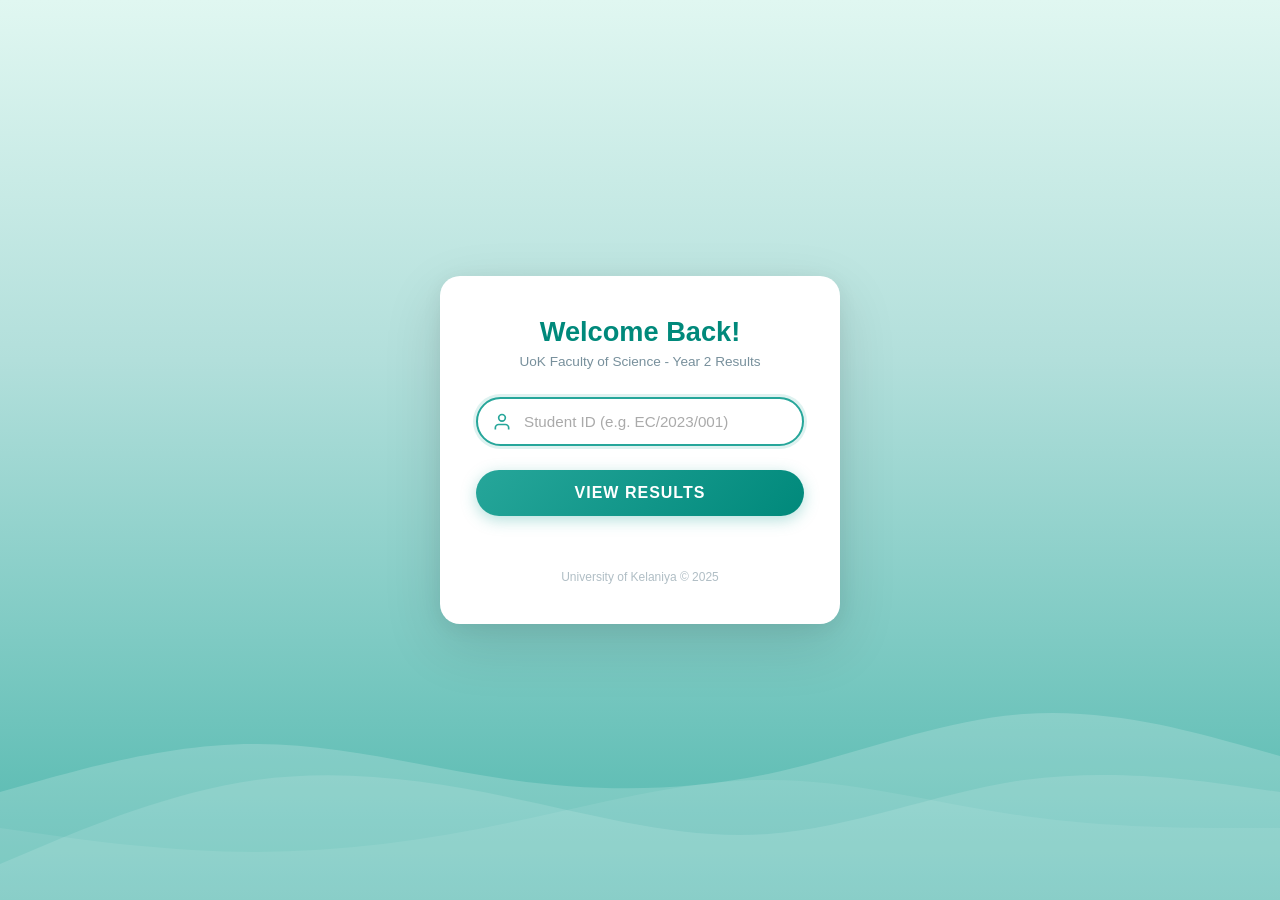
==== commit 62fe3977: "Update results - 2026-05-09 16:12 UTC" ====
--- a/index.html
+++ b/index.html
@@ -17,121 +17,40 @@
 /* ===== LOGIN PAGE ===== */
 .login-page {
   position: fixed; top: 0; left: 0; right: 0; bottom: 0; z-index: 9999;
-  background: linear-gradient(180deg, #0a2a3c 0%, #0d3d56 25%, #0f4c63 45%, #0e6b6e 65%, #1a8a7a 85%, #2bb5a0 100%);
-  background-size: 100% 200%;
-  animation: oceanGradient 8s ease infinite;
+  background: linear-gradient(180deg, #e0f7f1 0%, #b2dfdb 40%, #80cbc4 70%, #4db6ac 100%);
   display: flex; align-items: center; justify-content: center;
   overflow: hidden;
-  transition: opacity 0.6s ease, transform 0.6s ease;
-}
-@keyframes oceanGradient {
-  0%, 100% { background-position: 0% 0%; }
-  50% { background-position: 0% 100%; }
+  transition: opacity 0.5s ease, transform 0.5s ease;
 }
 .login-page.hidden {
   opacity: 0; transform: scale(1.05); pointer-events: none;
 }
-
-/* --- Animated Ocean Waves --- */
-.ocean-waves {
-  position: absolute; bottom: 0; left: 0; width: 200%; height: 45%;
-  pointer-events: none;
-}
-.ocean-waves .wave {
-  position: absolute; bottom: 0; left: 0; width: 100%; height: 100%;
-}
-.ocean-waves .wave svg {
-  width: 100%; height: 100%; display: block;
-}
-.ocean-waves .wave-1 { animation: waveSlide 7s linear infinite; opacity: 0.6; }
-.ocean-waves .wave-2 { animation: waveSlide 11s linear infinite reverse; opacity: 0.4; bottom: -8px; }
-.ocean-waves .wave-3 { animation: waveSlide 9s linear infinite; opacity: 0.25; bottom: -16px; }
-.ocean-waves .wave-4 { animation: waveSlide 14s linear infinite reverse; opacity: 0.15; bottom: -24px; }
-@keyframes waveSlide {
-  0% { transform: translateX(0); }
-  100% { transform: translateX(-50%); }
-}
-
-/* --- Floating Bubbles --- */
-.bubbles {
-  position: absolute; top: 0; left: 0; width: 100%; height: 100%;
-  pointer-events: none; overflow: hidden;
-}
-.bubble {
-  position: absolute; bottom: -20px; border-radius: 50%;
-  background: radial-gradient(circle at 30% 30%, rgba(255,255,255,0.25), rgba(255,255,255,0.05));
-  border: 1px solid rgba(255,255,255,0.1);
-  animation: bubbleRise linear infinite;
-}
-@keyframes bubbleRise {
-  0% { transform: translateY(0) scale(1); opacity: 0; }
-  10% { opacity: 1; }
-  90% { opacity: 0.6; }
-  100% { transform: translateY(-100vh) scale(0.4); opacity: 0; }
-}
-
-/* --- Login Card --- */
+.login-waves {
+  position: absolute; bottom: 0; left: 0; width: 100%; height: 40%;
+}
+.login-waves svg { width: 100%; height: 100%; display: block; }
 .login-card {
-  background: rgba(255,255,255,0.95); backdrop-filter: blur(20px);
-  border-radius: 24px; padding: 44px 36px; width: 90%; max-width: 400px;
-  box-shadow: 0 25px 80px rgba(0,0,0,0.25), 0 8px 32px rgba(0,0,0,0.12), inset 0 1px 0 rgba(255,255,255,0.6);
+  background: white; border-radius: 20px; padding: 40px 36px; width: 90%; max-width: 400px;
+  box-shadow: 0 20px 60px rgba(0,0,0,0.12), 0 4px 20px rgba(0,0,0,0.06);
   text-align: center; position: relative; z-index: 2;
-  animation: loginSlideUp 0.8s cubic-bezier(0.16, 1, 0.3, 1);
-  border: 1px solid rgba(255,255,255,0.3);
+  animation: loginSlideUp 0.6s ease-out;
 }
 @keyframes loginSlideUp {
-  from { opacity: 0; transform: translateY(40px) scale(0.96); }
-  to { opacity: 1; transform: translateY(0) scale(1); }
-}
-
-/* --- Animated Welcome Text --- */
+  from { opacity: 0; transform: translateY(30px); }
+  to { opacity: 1; transform: translateY(0); }
+}
 .login-card h2 {
-  font-size: 1.9em; margin-bottom: 6px; font-weight: 800;
-  background: linear-gradient(90deg, #00897b, #26a69a, #4dd0e1, #00897b, #26a69a);
-  background-size: 200% auto;
-  -webkit-background-clip: text; background-clip: text;
-  -webkit-text-fill-color: transparent;
-  animation: shimmerText 3s linear infinite;
-}
-@keyframes shimmerText {
-  0% { background-position: 0% center; }
-  100% { background-position: 200% center; }
-}
-.login-card .login-wave-emoji {
-  display: inline-block; animation: waveHand 1.8s ease-in-out infinite;
-  transform-origin: 70% 70%; font-size: 1.1em;
-}
-@keyframes waveHand {
-  0%, 100% { transform: rotate(0deg); }
-  15% { transform: rotate(14deg); }
-  30% { transform: rotate(-8deg); }
-  45% { transform: rotate(14deg); }
-  60% { transform: rotate(-4deg); }
-  75% { transform: rotate(10deg); }
+  color: #00897b; font-size: 1.7em; margin-bottom: 6px; font-weight: 700;
 }
 .login-card .login-subtitle {
   color: #78909c; font-size: 0.85em; margin-bottom: 28px;
-  animation: fadeInDelay 1s ease 0.3s both;
-}
-@keyframes fadeInDelay {
-  from { opacity: 0; transform: translateY(8px); }
-  to { opacity: 1; transform: translateY(0); }
-}
-
-/* --- Login Fields --- */
+}
 .login-field {
   position: relative; margin-bottom: 16px;
-  animation: fieldSlideIn 0.6s cubic-bezier(0.16, 1, 0.3, 1) both;
-}
-.login-field:nth-child(1) { animation-delay: 0.4s; }
-.login-field:nth-child(2) { animation-delay: 0.55s; }
-@keyframes fieldSlideIn {
-  from { opacity: 0; transform: translateX(-20px); }
-  to { opacity: 1; transform: translateX(0); }
 }
 .login-field input {
   width: 100%; padding: 14px 16px 14px 46px; border: 2px solid #e0e0e0; border-radius: 50px;
-  font-size: 0.95em; outline: none; background: rgba(250,250,250,0.8); color: #333;
+  font-size: 0.95em; outline: none; background: #fafafa; color: #333;
   transition: border-color 0.3s, box-shadow 0.3s, background 0.3s;
 }
 .login-field input:focus {
@@ -143,35 +62,22 @@
   color: #90a4ae; transition: color 0.3s;
 }
 .login-field input:focus ~ .field-icon { color: #26a69a; }
-.login-field .toggle-pwd {
-  position: absolute; right: 16px; top: 50%; transform: translateY(-50%);
-  color: #90a4ae; cursor: pointer; background: none; border: none; padding: 4px;
-  display: flex; align-items: center; transition: color 0.3s;
-}
-.login-field .toggle-pwd:hover { color: #26a69a; }
-
-/* --- Login Button --- */
 .login-btn {
   width: 100%; padding: 14px; border: none; border-radius: 50px;
-  background: linear-gradient(135deg, #26a69a, #00897b, #00695c);
-  background-size: 200% auto;
+  background: linear-gradient(135deg, #26a69a, #00897b);
   color: white; font-size: 1em; font-weight: 600; letter-spacing: 1px;
   cursor: pointer; margin-top: 8px;
-  transition: transform 0.2s, box-shadow 0.2s, background-position 0.4s;
-  box-shadow: 0 4px 18px rgba(38,166,154,0.4);
-  animation: fieldSlideIn 0.6s cubic-bezier(0.16, 1, 0.3, 1) 0.7s both;
-}
-.login-btn:hover { transform: translateY(-2px); box-shadow: 0 8px 25px rgba(38,166,154,0.5); background-position: right center; }
+  transition: transform 0.2s, box-shadow 0.2s;
+  box-shadow: 0 4px 15px rgba(38,166,154,0.35);
+}
+.login-btn:hover { transform: translateY(-2px); box-shadow: 0 6px 20px rgba(38,166,154,0.45); }
 .login-btn:active { transform: translateY(0); }
 .login-error {
   color: #e53935; font-size: 0.82em; margin-top: 10px; min-height: 20px;
   transition: opacity 0.3s;
 }
-.login-hint {
-  margin-top: 14px; color: #b0bec5; font-size: 0.72em; font-style: italic;
-}
 .login-footer {
-  margin-top: 20px; color: #b0bec5; font-size: 0.75em;
+  margin-top: 24px; color: #b0bec5; font-size: 0.75em;
 }
 .login-footer a { color: #26a69a; text-decoration: none; }
 
@@ -269,58 +175,20 @@
 
 <!-- ===== LOGIN PAGE ===== -->
 <div class="login-page" id="loginPage">
-  <!-- Animated Ocean Waves -->
-  <div class="ocean-waves">
-    <div class="wave wave-1">
-      <svg viewBox="0 0 2880 320" preserveAspectRatio="none">
-        <path fill="rgba(255,255,255,0.2)" d="M0,160L60,170.7C120,181,240,203,360,213.3C480,224,600,224,720,208C840,192,960,160,1080,154.7C1200,149,1320,171,1440,181.3C1560,192,1680,192,1800,186.7C1920,181,2040,171,2160,176C2280,181,2400,203,2520,208C2640,213,2760,203,2820,197.3L2880,192V320H0Z"/>
-      </svg>
-    </div>
-    <div class="wave wave-2">
-      <svg viewBox="0 0 2880 320" preserveAspectRatio="none">
-        <path fill="rgba(255,255,255,0.15)" d="M0,224L60,213.3C120,203,240,181,360,186.7C480,192,600,224,720,234.7C840,245,960,235,1080,218.7C1200,203,1320,181,1440,186.7C1560,192,1680,224,1800,229.3C1920,235,2040,213,2160,202.7C2280,192,2400,192,2520,197.3C2640,203,2760,213,2820,218.7L2880,224V320H0Z"/>
-      </svg>
-    </div>
-    <div class="wave wave-3">
-      <svg viewBox="0 0 2880 320" preserveAspectRatio="none">
-        <path fill="rgba(255,255,255,0.1)" d="M0,256L60,250.7C120,245,240,235,360,229.3C480,224,600,224,720,234.7C840,245,960,267,1080,261.3C1200,256,1320,224,1440,218.7C1560,213,1680,235,1800,245.3C1920,256,2040,256,2160,250.7C2280,245,2400,235,2520,234.7C2640,235,2760,245,2820,250.7L2880,256V320H0Z"/>
-      </svg>
-    </div>
-    <div class="wave wave-4">
-      <svg viewBox="0 0 2880 320" preserveAspectRatio="none">
-        <path fill="rgba(38,166,154,0.12)" d="M0,288L60,282.7C120,277,240,267,360,261.3C480,256,600,256,720,261.3C840,267,960,277,1080,272C1200,267,1320,245,1440,240C1560,235,1680,245,1800,256C1920,267,2040,277,2160,277.3C2280,277,2400,267,2520,261.3C2640,256,2760,256,2820,256L2880,256V320H0Z"/>
-      </svg>
-    </div>
-  </div>
-
-  <!-- Floating Bubbles -->
-  <div class="bubbles">
-    <div class="bubble" style="left:5%;width:12px;height:12px;animation-duration:8s;animation-delay:0s;"></div>
-    <div class="bubble" style="left:15%;width:8px;height:8px;animation-duration:12s;animation-delay:1s;"></div>
-    <div class="bubble" style="left:25%;width:16px;height:16px;animation-duration:10s;animation-delay:2.5s;"></div>
-    <div class="bubble" style="left:40%;width:6px;height:6px;animation-duration:14s;animation-delay:0.5s;"></div>
-    <div class="bubble" style="left:55%;width:10px;height:10px;animation-duration:9s;animation-delay:3s;"></div>
-    <div class="bubble" style="left:65%;width:14px;height:14px;animation-duration:11s;animation-delay:1.5s;"></div>
-    <div class="bubble" style="left:75%;width:7px;height:7px;animation-duration:13s;animation-delay:4s;"></div>
-    <div class="bubble" style="left:85%;width:11px;height:11px;animation-duration:10s;animation-delay:2s;"></div>
-    <div class="bubble" style="left:92%;width:9px;height:9px;animation-duration:15s;animation-delay:3.5s;"></div>
-  </div>
-
-  <!-- Login Card -->
+  <div class="login-waves">
+    <svg viewBox="0 0 1440 320" preserveAspectRatio="none">
+      <path fill="rgba(255,255,255,0.18)" d="M0,224L48,213.3C96,203,192,181,288,181.3C384,181,480,203,576,213.3C672,224,768,224,864,208C960,192,1056,160,1152,154.7C1248,149,1344,171,1392,181.3L1440,192V320H0Z"/>
+      <path fill="rgba(255,255,255,0.12)" d="M0,288L48,272C96,256,192,224,288,213.3C384,203,480,213,576,229.3C672,245,768,267,864,261.3C960,256,1056,224,1152,213.3C1248,203,1344,213,1392,218.7L1440,224V320H0Z"/>
+      <path fill="rgba(255,255,255,0.08)" d="M0,256L48,261.3C96,267,192,277,288,277.3C384,277,480,267,576,250.7C672,235,768,213,864,213.3C960,213,1056,235,1152,245.3C1248,256,1344,256,1392,256L1440,256V320H0Z"/>
+    </svg>
+  </div>
   <div class="login-card">
-    <h2>Welcome Back! <span class="login-wave-emoji">👋</span></h2>
+    <h2>Welcome Back!</h2>
     <p class="login-subtitle">UoK Faculty of Science - Year 2 Results</p>
     <form onsubmit="handleLogin(event)">
       <div class="login-field">
-        <input type="text" id="loginUser" placeholder="Username" autocomplete="off" autofocus>
+        <input type="text" id="loginId" placeholder="Student ID (e.g. EC/2023/001)" autocomplete="off" autofocus>
         <svg class="field-icon" width="20" height="20" viewBox="0 0 24 24" fill="none" stroke="currentColor" stroke-width="2"><path d="M20 21v-2a4 4 0 00-4-4H8a4 4 0 00-4 4v2"/><circle cx="12" cy="7" r="4"/></svg>
-      </div>
-      <div class="login-field">
-        <input type="password" id="loginPwd" placeholder="Password" autocomplete="off">
-        <svg class="field-icon" width="20" height="20" viewBox="0 0 24 24" fill="none" stroke="currentColor" stroke-width="2"><rect x="3" y="11" width="18" height="11" rx="2" ry="2"/><path d="M7 11V7a5 5 0 0110 0v4"/></svg>
-        <button type="button" class="toggle-pwd" onclick="togglePassword()" tabindex="-1">
-          <svg id="eyeIcon" width="20" height="20" viewBox="0 0 24 24" fill="none" stroke="currentColor" stroke-width="2"><path d="M1 12s4-8 11-8 11 8 11 8-4 8-11 8-11-8-11-8z"/><circle cx="12" cy="12" r="3"/></svg>
-        </button>
       </div>
       <button type="submit" class="login-btn">VIEW RESULTS</button>
       <div class="login-error" id="loginError"></div>
@@ -337,15 +205,15 @@
 <div class="header" style="position:relative;">
   <h1>UoK Science Results</h1>
   <p>Faculty of Science - Year 2 (2023/2024)</p>
-  <p class="meta">Updated: 2026-05-09 19:34 IST | Auto-scraped every 3 hours</p>
+  <p class="meta">Updated: 2026-05-09 21:42 IST | Auto-scraped every 3 hours</p>
   <button class="logout-btn" onclick="handleLogout()">Logout</button>
 </div>
 <div class="container">
   <div class="summary-bar">
     <div class="summary-card"><div class="num blue">73</div><div class="label">Total</div></div>
-    <div class="summary-card"><div class="num green">59</div><div class="label">Results</div></div>
-    <div class="summary-card"><div class="num red">14</div><div class="label">Pending</div></div>
-    <div class="summary-card"><div class="num blue">2.12</div><div class="label">Avg GPA</div></div>
+    <div class="summary-card"><div class="num green">61</div><div class="label">Results</div></div>
+    <div class="summary-card"><div class="num red">12</div><div class="label">Pending</div></div>
+    <div class="summary-card"><div class="num blue">2.13</div><div class="label">Avg GPA</div></div>
     <div class="summary-card"><div class="num green">2.73</div><div class="label">Top GPA</div></div>
   </div>
 
@@ -374,7 +242,7 @@
 </div><!-- end dashboard -->
 
 <script>
-var DATA = [{"student_id": "EC/2022/080", "error": "Could not find Year 1 Registration link"}, {"student_id": "EC/2023/001", "name_initial": "Mr D.V.A. ISURU", "full_name": "Mr DIGAWA VITHANAGE AMILA ISURU", "academic_year": "2023/2024", "courses": [{"Course Code": "Course CodeCourse NameAcYearAttemptExamStatusExam NoteGradeACLT 110132023/20241BECS 112122023/20241B+BECS 112232023/20241BBECS 114132023/20241Absent**BECS 114222023/20241DBECS 114312023/20241BBECS 116132023/20241Absent**BECS 117222023/20241B-BECS 122332023/20241Absent**BECS 122432023/20241BECS 124432023/20241BECS 124512023/20241BECS 124622023/20241C+BECS 126232023/20241DBECS 127122023/20241BECS 127422023/20241", "Course Name": "ACLT 11013", "AcYear": "", "Attempt": "2023/2024", "ExamStatus": "1", "Exam Note": "", "Grade": ""}, {"Course Code": "ACLT 11013", "Course Name": "", "AcYear": "2023/2024", "Attempt": "1", "ExamStatus": "", "Exam Note": "", "Grade": ""}, {"Course Code": "BECS 11212", "Course Name": "", "AcYear": "2023/2024", "Attempt": "1", "ExamStatus": "", "Exam Note": "", "Grade": "B+"}, {"Course Code": "BECS 11223", "Course Name": "", "AcYear": "2023/2024", "Attempt": "1", "ExamStatus": "", "Exam Note": "", "Grade": "B"}, {"Course Code": "BECS 11413", "Course Name": "", "AcYear": "2023/2024", "Attempt": "1", "ExamStatus": "Absent", "Exam Note": "", "Grade": "**"}, {"Course Code": "BECS 11422", "Course Name": "", "AcYear": "2023/2024", "Attempt": "1", "ExamStatus": "", "Exam Note": "", "Grade": "D"}, {"Course Code": "BECS 11431", "Course Name": "", "AcYear": "2023/2024", "Attempt": "1", "ExamStatus": "", "Exam Note": "", "Grade": "B"}, {"Course Code": "BECS 11613", "Course Name": "", "AcYear": "2023/2024", "Attempt": "1", "ExamStatus": "Absent", "Exam Note": "", "Grade": "**"}, {"Course Code": "BECS 11722", "Course Name": "", "AcYear": "2023/2024", "Attempt": "1", "ExamStatus": "", "Exam Note": "", "Grade": "B-"}, {"Course Code": "BECS 12233", "Course Name": "", "AcYear": "2023/2024", "Attempt": "1", "ExamStatus": "Absent", "Exam Note": "", "Grade": "**"}, {"Course Code": "BECS 12243", "Course Name": "", "AcYear": "2023/2024", "Attempt": "1", "ExamStatus": "", "Exam Note": "", "Grade": ""}, {"Course Code": "BECS 12443", "Course Name": "", "AcYear": "2023/2024", "Attempt": "1", "ExamStatus": "", "Exam Note": "", "Grade": ""}, {"Course Code": "BECS 12451", "Course Name": "", "AcYear": "2023/2024", "Attempt": "1", "ExamStatus": "", "Exam Note": "", "Grade": ""}, {"Course Code": "BECS 12462", "Course Name": "", "AcYear": "2023/2024", "Attempt": "1", "ExamStatus": "", "Exam Note": "", "Grade": "C+"}, {"Course Code": "BECS 12623", "Course Name": "", "AcYear": "2023/2024", "Attempt": "1", "ExamStatus": "", "Exam Note": "", "Grade": "D"}, {"Course Code": "BECS 12712", "Course Name": "", "AcYear": "2023/2024", "Attempt": "1", "ExamStatus": "", "Exam Note": "", "Grade": ""}, {"Course Code": "BECS 12742", "Course Name": "", "AcYear": "2023/2024", "Attempt": "1", "ExamStatus": "", "Exam Note": "", "Grade": ""}], "total_credit": "38", "non_gpa_credit": "", "gpa": "0.960000", "error": null}, {"student_id": "EC/2023/002", "name_initial": "Mr A.G.H.H. WIMALASURIYA", "full_name": "Mr AVALIKARA GALAPPATHTHIGE HIRUNA HANSAJA WIMALASURIYA", "academic_year": "2023/2024", "courses": [{"Course Code": "Course CodeCourse NameAcYearAttemptExamStatusExam NoteGradeACLT 110132023/20241BECS 112122023/20241ABECS 112232023/20241ABECS 114132023/20241ABECS 114222023/20241ABECS 114312023/20241B+BECS 116132023/20241B+BECS 117222023/20241B+BECS 122332023/20241BBECS 122432023/20241BECS 124432023/20241BECS 124512023/20241BECS 124622023/20241ABECS 126232023/20241BBECS 127122023/20241BECS 127422023/20241", "Course Name": "ACLT 11013", "AcYear": "", "Attempt": "2023/2024", "ExamStatus": "1", "Exam Note": "", "Grade": ""}, {"Course Code": "ACLT 11013", "Course Name": "", "AcYear": "2023/2024", "Attempt": "1", "ExamStatus": "", "Exam Note": "", "Grade": ""}, {"Course Code": "BECS 11212", "Course Name": "", "AcYear": "2023/2024", "Attempt": "1", "ExamStatus": "", "Exam Note": "", "Grade": "A"}, {"Course Code": "BECS 11223", "Course Name": "", "AcYear": "2023/2024", "Attempt": "1", "ExamStatus": "", "Exam Note": "", "Grade": "A"}, {"Course Code": "BECS 11413", "Course Name": "", "AcYear": "2023/2024", "Attempt": "1", "ExamStatus": "", "Exam Note": "", "Grade": "A"}, {"Course Code": "BECS 11422", "Course Name": "", "AcYear": "2023/2024", "Attempt": "1", "ExamStatus": "", "Exam Note": "", "Grade": "A"}, {"Course Code": "BECS 11431", "Course Name": "", "AcYear": "2023/2024", "Attempt": "1", "ExamStatus": "", "Exam Note": "", "Grade": "B+"}, {"Course Code": "BECS 11613", "Course Name": "", "AcYear": "2023/2024", "Attempt": "1", "ExamStatus": "", "Exam Note": "", "Grade": "B+"}, {"Course Code": "BECS 11722", "Course Name": "", "AcYear": "2023/2024", "Attempt": "1", "ExamStatus": "", "Exam Note": "", "Grade": "B+"}, {"Course Code": "BECS 12233", "Course Name": "", "AcYear": "2023/2024", "Attempt": "1", "ExamStatus": "", "Exam Note": "", "Grade": "B"}, {"Course Code": "BECS 12243", "Course Name": "", "AcYear": "2023/2024", "Attempt": "1", "ExamStatus": "", "Exam Note": "", "Grade": ""}, {"Course Code": "BECS 12443", "Course Name": "", "AcYear": "2023/2024", "Attempt": "1", "ExamStatus": "", "Exam Note": "", "Grade": ""}, {"Course Code": "BECS 12451", "Course Name": "", "AcYear": "2023/2024", "Attempt": "1", "ExamStatus": "", "Exam Note": "", "Grade": ""}, {"Course Code": "BECS 12462", "Course Name": "", "AcYear": "2023/2024", "Attempt": "1", "ExamStatus": "", "Exam Note": "", "Grade": "A"}, {"Course Code": "BECS 12623", "Course Name": "", "AcYear": "2023/2024", "Attempt": "1", "ExamStatus": "", "Exam Note": "", "Grade": "B"}, {"Course Code": "BECS 12712", "Course Name": "", "AcYear": "2023/2024", "Attempt": "1", "ExamStatus": "", "Exam Note": "", "Grade": ""}, {"Course Code": "BECS 12742", "Course Name": "", "AcYear": "2023/2024", "Attempt": "1", "ExamStatus": "", "Exam Note": "", "Grade": ""}], "total_credit": "38", "non_gpa_credit": "", "gpa": "2.450000", "error": null}, {"student_id": "EC/2023/003", "name_initial": "Mr K.C.S. EKANAYAKA", "full_name": "Mr KANKANAMGE CHAMOD SANDARUWAN EKANAYAKA", "academic_year": "2023/2024", "courses": [{"Course Code": "Course CodeCourse NameAcYearAttemptExamStatusExam NoteGradeACLT 110132023/20241BECS 112122023/20241A-BECS 112232023/20241A-BECS 114132023/20241Absent**BECS 114222023/20241C+BECS 114312023/20241BBECS 116132023/20241B+BECS 117222023/20241B+BECS 122332023/20241C+BECS 122432023/20241BECS 124432023/20241BECS 124512023/20241BECS 124622023/20241B-BECS 126232023/20241C+BECS 127122023/20241BECS 127422023/20241", "Course Name": "ACLT 11013", "AcYear": "", "Attempt": "2023/2024", "ExamStatus": "1", "Exam Note": "", "Grade": ""}, {"Course Code": "ACLT 11013", "Course Name": "", "AcYear": "2023/2024", "Attempt": "1", "ExamStatus": "", "Exam Note": "", "Grade": ""}, {"Course Code": "BECS 11212", "Course Name": "", "AcYear": "2023/2024", "Attempt": "1", "ExamStatus": "", "Exam Note": "", "Grade": "A-"}, {"Course Code": "BECS 11223", "Course Name": "", "AcYear": "2023/2024", "Attempt": "1", "ExamStatus": "", "Exam Note": "", "Grade": "A-"}, {"Course Code": "BECS 11413", "Course Name": "", "AcYear": "2023/2024", "Attempt": "1", "ExamStatus": "Absent", "Exam Note": "", "Grade": "**"}, {"Course Code": "BECS 11422", "Course Name": "", "AcYear": "2023/2024", "Attempt": "1", "ExamStatus": "", "Exam Note": "", "Grade": "C+"}, {"Course Code": "BECS 11431", "Course Name": "", "AcYear": "2023/2024", "Attempt": "1", "ExamStatus": "", "Exam Note": "", "Grade": "B"}, {"Course Code": "BECS 11613", "Course Name": "", "AcYear": "2023/2024", "Attempt": "1", "ExamStatus": "", "Exam Note": "", "Grade": "B+"}, {"Course Code": "BECS 11722", "Course Name": "", "AcYear": "2023/2024", "Attempt": "1", "ExamStatus": "", "Exam Note": "", "Grade": "B+"}, {"Course Code": "BECS 12233", "Course Name": "", "AcYear": "2023/2024", "Attempt": "1", "ExamStatus": "", "Exam Note": "", "Grade": "C+"}, {"Course Code": "BECS 12243", "Course Name": "", "AcYear": "2023/2024", "Attempt": "1", "ExamStatus": "", "Exam Note": "", "Grade": ""}, {"Course Code": "BECS 12443", "Course Name": "", "AcYear": "2023/2024", "Attempt": "1", "ExamStatus": "", "Exam Note": "", "Grade": ""}, {"Course Code": "BECS 12451", "Course Name": "", "AcYear": "2023/2024", "Attempt": "1", "ExamStatus": "", "Exam Note": "", "Grade": ""}, {"Course Code": "BECS 12462", "Course Name": "", "AcYear": "2023/2024", "Attempt": "1", "ExamStatus": "", "Exam Note": "", "Grade": "B-"}, {"Course Code": "BECS 12623", "Course Name": "", "AcYear": "2023/2024", "Attempt": "1", "ExamStatus": "", "Exam Note": "", "Grade": "C+"}, {"Course Code": "BECS 12712", "Course Name": "", "AcYear": "2023/2024", "Attempt": "1", "ExamStatus": "", "Exam Note": "", "Grade": ""}, {"Course Code": "BECS 12742", "Course Name": "", "AcYear": "2023/2024", "Attempt": "1", "ExamStatus": "", "Exam Note": "", "Grade": ""}], "total_credit": "38", "non_gpa_credit": "", "gpa": "1.770000", "error": null}, {"student_id": "EC/2023/004", "error": "Could not find Year 1 Registration link"}, {"student_id": "EC/2023/005", "name_initial": "Mr A.B.L.D. KUMARA", "full_name": "Mr AMBALANGODA BADALGE LAHIRU DILSHAN KUMARA", "academic_year": "2023/2024", "courses": [{"Course Code": "Course CodeCourse NameAcYearAttemptExamStatusExam NoteGradeACLT 110132023/20241BECS 112122023/20241ABECS 112232023/20241ABECS 114132023/20241B-BECS 114222023/20241A-BECS 114312023/20241B+BECS 116132023/20241BBECS 117222023/20241A-BECS 122332023/20241Absent**BECS 122432023/20241BECS 124432023/20241BECS 124512023/20241BECS 124622023/20241Absent**BECS 126232023/20241Absent**BECS 127122023/20241BECS 127422023/20241", "Course Name": "ACLT 11013", "AcYear": "", "Attempt": "2023/2024", "ExamStatus": "1", "Exam Note": "", "Grade": ""}, {"Course Code": "ACLT 11013", "Course Name": "", "AcYear": "2023/2024", "Attempt": "1", "ExamStatus": "", "Exam Note": "", "Grade": ""}, {"Course Code": "BECS 11212", "Course Name": "", "AcYear": "2023/2024", "Attempt": "1", "ExamStatus": "", "Exam Note": "", "Grade": "A"}, {"Course Code": "BECS 11223", "Course Name": "", "AcYear": "2023/2024", "Attempt": "1", "ExamStatus": "", "Exam Note": "", "Grade": "A"}, {"Course Code": "BECS 11413", "Course Name": "", "AcYear": "2023/2024", "Attempt": "1", "ExamStatus": "", "Exam Note": "", "Grade": "B-"}, {"Course Code": "BECS 11422", "Course Name": "", "AcYear": "2023/2024", "Attempt": "1", "ExamStatus": "", "Exam Note": "", "Grade": "A-"}, {"Course Code": "BECS 11431", "Course Name": "", "AcYear": "2023/2024", "Attempt": "1", "ExamStatus": "", "Exam Note": "", "Grade": "B+"}, {"Course Code": "BECS 11613", "Course Name": "", "AcYear": "2023/2024", "Attempt": "1", "ExamStatus": "", "Exam Note": "", "Grade": "B"}, {"Course Code": "BECS 11722", "Course Name": "", "AcYear": "2023/2024", "Attempt": "1", "ExamStatus": "", "Exam Note": "", "Grade": "A-"}, {"Course Code": "BECS 12233", "Course Name": "", "AcYear": "2023/2024", "Attempt": "1", "ExamStatus": "Absent", "Exam Note": "", "Grade": "**"}, {"Course Code": "BECS 12243", "Course Name": "", "AcYear": "2023/2024", "Attempt": "1", "ExamStatus": "", "Exam Note": "", "Grade": ""}, {"Course Code": "BECS 12443", "Course Name": "", "AcYear": "2023/2024", "Attempt": "1", "ExamStatus": "", "Exam Note": "", "Grade": ""}, {"Course Code": "BECS 12451", "Course Name": "", "AcYear": "2023/2024", "Attempt": "1", "ExamStatus": "", "Exam Note": "", "Grade": ""}, {"Course Code": "BECS 12462", "Course Name": "", "AcYear": "2023/2024", "Attempt": "1", "ExamStatus": "Absent", "Exam Note": "", "Grade": "**"}, {"Course Code": "BECS 12623", "Course Name": "", "AcYear": "2023/2024", "Attempt": "1", "ExamStatus": "Absent", "Exam Note": "", "Grade": "**"}, {"Course Code": "BECS 12712", "Course Name": "", "AcYear": "2023/2024", "Attempt": "1", "ExamStatus": "", "Exam Note": "", "Grade": ""}, {"Course Code": "BECS 12742", "Course Name": "", "AcYear": "2023/2024", "Attempt": "1", "ExamStatus": "", "Exam Note": "", "Grade": ""}], "total_credit": "38", "non_gpa_credit": "", "gpa": "1.580000", "error": null}, {"student_id": "EC/2023/006", "error": "Could not find Year 1 Registration link"}, {"student_id": "EC/2023/007", "name_initial": "Ms R.M.H.U.P. SOMARATHNE", "full_name": "Ms RAJARATHNA MUDIYANSELAGE HARSHA UDENI PREBUDDHIKA SOMARATHNE", "academic_year": "2023/2024", "courses": [{"Course Code": "Course CodeCourse NameAcYearAttemptExamStatusExam NoteGradeACLT 110132023/20241ACLT 120222023/20241BECS 112122023/20241ABECS 112232023/20241BBECS 114132023/20241A-BECS 114222023/20241BBECS 114312023/20241B-BECS 116132023/20241BBECS 117222023/20241ABECS 122332023/20241B+BECS 122432023/20241BECS 124432023/20241BECS 124512023/20241BECS 124622023/20241ABECS 126232023/20241B+BECS 127122023/20241BECS 127422023/20241", "Course Name": "ACLT 11013", "AcYear": "", "Attempt": "2023/2024", "ExamStatus": "1", "Exam Note": "", "Grade": ""}, {"Course Code": "ACLT 11013", "Course Name": "", "AcYear": "2023/2024", "Attempt": "1", "ExamStatus": "", "Exam Note": "", "Grade": ""}, {"Course Code": "ACLT 12022", "Course Name": "", "AcYear": "2023/2024", "Attempt": "1", "ExamStatus": "", "Exam Note": "", "Grade": ""}, {"Course Code": "BECS 11212", "Course Name": "", "AcYear": "2023/2024", "Attempt": "1", "ExamStatus": "", "Exam Note": "", "Grade": "A"}, {"Course Code": "BECS 11223", "Course Name": "", "AcYear": "2023/2024", "Attempt": "1", "ExamStatus": "", "Exam Note": "", "Grade": "B"}, {"Course Code": "BECS 11413", "Course Name": "", "AcYear": "2023/2024", "Attempt": "1", "ExamStatus": "", "Exam Note": "", "Grade": "A-"}, {"Course Code": "BECS 11422", "Course Name": "", "AcYear": "2023/2024", "Attempt": "1", "ExamStatus": "", "Exam Note": "", "Grade": "B"}, {"Course Code": "BECS 11431", "Course Name": "", "AcYear": "2023/2024", "Attempt": "1", "ExamStatus": "", "Exam Note": "", "Grade": "B-"}, {"Course Code": "BECS 11613", "Course Name": "", "AcYear": "2023/2024", "Attempt": "1", "ExamStatus": "", "Exam Note": "", "Grade": "B"}, {"Course Code": "BECS 11722", "Course Name": "", "AcYear": "2023/2024", "Attempt": "1", "ExamStatus": "", "Exam Note": "", "Grade": "A"}, {"Course Code": "BECS 12233", "Course Name": "", "AcYear": "2023/2024", "Attempt": "1", "ExamStatus": "", "Exam Note": "", "Grade": "B+"}, {"Course Code": "BECS 12243", "Course Name": "", "AcYear": "2023/2024", "Attempt": "1", "ExamStatus": "", "Exam Note": "", "Grade": ""}, {"Course Code": "BECS 12443", "Course Name": "", "AcYear": "2023/2024", "Attempt": "1", "ExamStatus": "", "Exam Note": "", "Grade": ""}, {"Course Code": "BECS 12451", "Course Name": "", "AcYear": "2023/2024", "Attempt": "1", "ExamStatus": "", "Exam Note": "", "Grade": ""}, {"Course Code": "BECS 12462", "Course Name": "", "AcYear": "2023/2024", "Attempt": "1", "ExamStatus": "", "Exam Note": "", "Grade": "A"}, {"Course Code": "BECS 12623", "Course Name": "", "AcYear": "2023/2024", "Attempt": "1", "ExamStatus": "", "Exam Note": "", "Grade": "B+"}, {"Course Code": "BECS 12712", "Course Name": "", "AcYear": "2023/2024", "Attempt": "1", "ExamStatus": "", "Exam Note": "", "Grade": ""}, {"Course Code": "BECS 12742", "Course Name": "", "AcYear": "2023/2024", "Attempt": "1", "ExamStatus": "", "Exam Note": "", "Grade": ""}], "total_credit": "40", "non_gpa_credit": "", "gpa": "2.330000", "error": null}, {"student_id": "EC/2023/008", "name_initial": "Mr M.A.R. HARSHANA", "full_name": "Mr MUNASINGHA ARACHCHIGE RUWIN HARSHANA", "academic_year": "2023/2024", "courses": [{"Course Code": "Course CodeCourse NameAcYearAttemptExamStatusExam NoteGradeACLT 110132023/20241BECS 112122023/20241BBECS 112232023/20241B+BECS 114132023/20241ABECS 114222023/20241B+BECS 114312023/20241B+BECS 116132023/20241C-BECS 117222023/20241CBECS 122332023/20241ABECS 122432023/20241BECS 124432023/20241BECS 124512023/20241BECS 124622023/20241B-BECS 126232023/20241D+BECS 127122023/20241BECS 127422023/20241", "Course Name": "ACLT 11013", "AcYear": "", "Attempt": "2023/2024", "ExamStatus": "1", "Exam Note": "", "Grade": ""}, {"Course Code": "ACLT 11013", "Course Name": "", "AcYear": "2023/2024", "Attempt": "1", "ExamStatus": "", "Exam Note": "", "Grade": ""}, {"Course Code": "BECS 11212", "Course Name": "", "AcYear": "2023/2024", "Attempt": "1", "ExamStatus": "", "Exam Note": "", "Grade": "B"}, {"Course Code": "BECS 11223", "Course Name": "", "AcYear": "2023/2024", "Attempt": "1", "ExamStatus": "", "Exam Note": "", "Grade": "B+"}, {"Course Code": "BECS 11413", "Course Name": "", "AcYear": "2023/2024", "Attempt": "1", "ExamStatus": "", "Exam Note": "", "Grade": "A"}, {"Course Code": "BECS 11422", "Course Name": "", "AcYear": "2023/2024", "Attempt": "1", "ExamStatus": "", "Exam Note": "", "Grade": "B+"}, {"Course Code": "BECS 11431", "Course Name": "", "AcYear": "2023/2024", "Attempt": "1", "ExamStatus": "", "Exam Note": "", "Grade": "B+"}, {"Course Code": "BECS 11613", "Course Name": "", "AcYear": "2023/2024", "Attempt": "1", "ExamStatus": "", "Exam Note": "", "Grade": "C-"}, {"Course Code": "BECS 11722", "Course Name": "", "AcYear": "2023/2024", "Attempt": "1", "ExamStatus": "", "Exam Note": "", "Grade": "C"}, {"Course Code": "BECS 12233", "Course Name": "", "AcYear": "2023/2024", "Attempt": "1", "ExamStatus": "", "Exam Note": "", "Grade": "A"}, {"Course Code": "BECS 12243", "Course Name": "", "AcYear": "2023/2024", "Attempt": "1", "ExamStatus": "", "Exam Note": "", "Grade": ""}, {"Course Code": "BECS 12443", "Course Name": "", "AcYear": "2023/2024", "Attempt": "1", "ExamStatus": "", "Exam Note": "", "Grade": ""}, {"Course Code": "BECS 12451", "Course Name": "", "AcYear": "2023/2024", "Attempt": "1", "ExamStatus": "", "Exam Note": "", "Grade": ""}, {"Course Code": "BECS 12462", "Course Name": "", "AcYear": "2023/2024", "Attempt": "1", "ExamStatus": "", "Exam Note": "", "Grade": "B-"}, {"Course Code": "BECS 12623", "Course Name": "", "AcYear": "2023/2024", "Attempt": "1", "ExamStatus": "", "Exam Note": "", "Grade": "D+"}, {"Course Code": "BECS 12712", "Course Name": "", "AcYear": "2023/2024", "Attempt": "1", "ExamStatus": "", "Exam Note": "", "Grade": ""}, {"Course Code": "BECS 12742", "Course Name": "", "AcYear": "2023/2024", "Attempt": "1", "ExamStatus": "", "Exam Note": "", "Grade": ""}], "total_credit": "38", "non_gpa_credit": "", "gpa": "1.950000", "error": null}, {"student_id": "EC/2023/009", "name_initial": "Mr M.H.M. HAKEEM", "full_name": "Mr MOHAMAD HUSEN MOHAMAD HAKEEM", "academic_year": "2023/2024", "courses": [{"Course Code": "Course CodeCourse NameAcYearAttemptExamStatusExam NoteGradeACLT 110132023/20241BECS 112122023/20241BBECS 112232023/20241B-BECS 114132023/20241C+BECS 114222023/20241EBECS 114312023/20241CBECS 116132023/20241CBECS 117222023/20241B+BECS 122332023/20241DBECS 122432023/20241BECS 124432023/20241BECS 124512023/20241BECS 124622023/20241C+BECS 126232023/20241CBECS 127122023/20241BECS 127422023/20241", "Course Name": "ACLT 11013", "AcYear": "", "Attempt": "2023/2024", "ExamStatus": "1", "Exam Note": "", "Grade": ""}, {"Course Code": "ACLT 11013", "Course Name": "", "AcYear": "2023/2024", "Attempt": "1", "ExamStatus": "", "Exam Note": "", "Grade": ""}, {"Course Code": "BECS 11212", "Course Name": "", "AcYear": "2023/2024", "Attempt": "1", "ExamStatus": "", "Exam Note": "", "Grade": "B"}, {"Course Code": "BECS 11223", "Course Name": "", "AcYear": "2023/2024", "Attempt": "1", "ExamStatus": "", "Exam Note": "", "Grade": "B-"}, {"Course Code": "BECS 11413", "Course Name": "", "AcYear": "2023/2024", "Attempt": "1", "ExamStatus": "", "Exam Note": "", "Grade": "C+"}, {"Course Code": "BECS 11422", "Course Name": "", "AcYear": "2023/2024", "Attempt": "1", "ExamStatus": "", "Exam Note": "", "Grade": "E"}, {"Course Code": "BECS 11431", "Course Name": "", "AcYear": "2023/2024", "Attempt": "1", "ExamStatus": "", "Exam Note": "", "Grade": "C"}, {"Course Code": "BECS 11613", "Course Name": "", "AcYear": "2023/2024", "Attempt": "1", "ExamStatus": "", "Exam Note": "", "Grade": "C"}, {"Course Code": "BECS 11722", "Course Name": "", "AcYear": "2023/2024", "Attempt": "1", "ExamStatus": "", "Exam Note": "", "Grade": "B+"}, {"Course Code": "BECS 12233", "Course Name": "", "AcYear": "2023/2024", "Attempt": "1", "ExamStatus": "", "Exam Note": "", "Grade": "D"}, {"Course Code": "BECS 12243", "Course Name": "", "AcYear": "2023/2024", "Attempt": "1", "ExamStatus": "", "Exam Note": "", "Grade": ""}, {"Course Code": "BECS 12443", "Course Name": "", "AcYear": "2023/2024", "Attempt": "1", "ExamStatus": "", "Exam Note": "", "Grade": ""}, {"Course Code": "BECS 12451", "Course Name": "", "AcYear": "2023/2024", "Attempt": "1", "ExamStatus": "", "Exam Note": "", "Grade": ""}, {"Course Code": "BECS 12462", "Course Name": "", "AcYear": "2023/2024", "Attempt": "1", "ExamStatus": "", "Exam Note": "", "Grade": "C+"}, {"Course Code": "BECS 12623", "Course Name": "", "AcYear": "2023/2024", "Attempt": "1", "ExamStatus": "", "Exam Note": "", "Grade": "C"}, {"Course Code": "BECS 12712", "Course Name": "", "AcYear": "2023/2024", "Attempt": "1", "ExamStatus": "", "Exam Note": "", "Grade": ""}, {"Course Code": "BECS 12742", "Course Name": "", "AcYear": "2023/2024", "Attempt": "1", "ExamStatus": "", "Exam Note": "", "Grade": ""}], "total_credit": "38", "non_gpa_credit": "", "gpa": "1.410000", "error": null}, {"student_id": "EC/2023/010", "name_initial": "Mr A.R.J. CROOS", "full_name": "Mr ANTON REX JOSIYAN CROOS", "academic_year": "2023/2024", "courses": [{"Course Code": "Course CodeCourse NameAcYearAttemptExamStatusExam NoteGradeACLT 110132023/20241BECS 112122023/20241B+BECS 112232023/20241ABECS 114132023/20241A-BECS 114222023/20241B+BECS 114312023/20241B+BECS 116132023/20241BBECS 117222023/20241B+BECS 122332023/20241CBECS 122432023/20241BECS 124432023/20241BECS 124512023/20241BECS 124622023/20241B+BECS 126232023/20241B-BECS 127122023/20241BECS 127422023/20241CMSK 140122023/20241", "Course Name": "ACLT 11013", "AcYear": "", "Attempt": "2023/2024", "ExamStatus": "1", "Exam Note": "", "Grade": ""}, {"Course Code": "ACLT 11013", "Course Name": "", "AcYear": "2023/2024", "Attempt": "1", "ExamStatus": "", "Exam Note": "", "Grade": ""}, {"Course Code": "BECS 11212", "Course Name": "", "AcYear": "2023/2024", "Attempt": "1", "ExamStatus": "", "Exam Note": "", "Grade": "B+"}, {"Course Code": "BECS 11223", "Course Name": "", "AcYear": "2023/2024", "Attempt": "1", "ExamStatus": "", "Exam Note": "", "Grade": "A"}, {"Course Code": "BECS 11413", "Course Name": "", "AcYear": "2023/2024", "Attempt": "1", "ExamStatus": "", "Exam Note": "", "Grade": "A-"}, {"Course Code": "BECS 11422", "Course Name": "", "AcYear": "2023/2024", "Attempt": "1", "ExamStatus": "", "Exam Note": "", "Grade": "B+"}, {"Course Code": "BECS 11431", "Course Name": "", "AcYear": "2023/2024", "Attempt": "1", "ExamStatus": "", "Exam Note": "", "Grade": "B+"}, {"Course Code": "BECS 11613", "Course Name": "", "AcYear": "2023/2024", "Attempt": "1", "ExamStatus": "", "Exam Note": "", "Grade": "B"}, {"Course Code": "BECS 11722", "Course Name": "", "AcYear": "2023/2024", "Attempt": "1", "ExamStatus": "", "Exam Note": "", "Grade": "B+"}, {"Course Code": "BECS 12233", "Course Name": "", "AcYear": "2023/2024", "Attempt": "1", "ExamStatus": "", "Exam Note": "", "Grade": "C"}, {"Course Code": "BECS 12243", "Course Name": "", "AcYear": "2023/2024", "Attempt": "1", "ExamStatus": "", "Exam Note": "", "Grade": ""}, {"Course Code": "BECS 12443", "Course Name": "", "AcYear": "2023/2024", "Attempt": "1", "ExamStatus": "", "Exam Note": "", "Grade": ""}, {"Course Code": "BECS 12451", "Course Name": "", "AcYear": "2023/2024", "Attempt": "1", "ExamStatus": "", "Exam Note": "", "Grade": ""}, {"Course Code": "BECS 12462", "Course Name": "", "AcYear": "2023/2024", "Attempt": "1", "ExamStatus": "", "Exam Note": "", "Grade": "B+"}, {"Course Code": "BECS 12623", "Course Name": "", "AcYear": "2023/2024", "Attempt": "1", "ExamStatus": "", "Exam Note": "", "Grade": "B-"}, {"Course Code": "BECS 12712", "Course Name": "", "AcYear": "2023/2024", "Attempt": "1", "ExamStatus": "", "Exam Note": "", "Grade": ""}, {"Course Code": "BECS 12742", "Course Name": "", "AcYear": "2023/2024", "Attempt": "1", "ExamStatus": "", "Exam Note": "", "Grade": ""}, {"Course Code": "CMSK 14012", "Course Name": "", "AcYear": "2023/2024", "Attempt": "1", "ExamStatus": "", "Exam Note": "", "Grade": ""}], "total_credit": "40", "non_gpa_credit": "", "gpa": "2.170000", "error": null}, {"student_id": "EC/2023/011", "name_initial": "Mr L.D. RANDIMAL", "full_name": "Mr LIYANAGE DHANUSHKA RANDIMAL", "academic_year": "2023/2024", "courses": [{"Course Code": "Course CodeCourse NameAcYearAttemptExamStatusExam NoteGradeACLT 110132023/20241BECS 112122023/20241ABECS 112232023/20241B-BECS 114132023/20241ABECS 114222023/20241ABECS 114312023/20241C+BECS 116132023/20241CBECS 117222023/20241ABECS 122332023/20241Absent**BECS 122432023/20241BECS 124432023/20241BECS 124512023/20241BECS 124622023/20241B+BECS 126232023/20241B-BECS 127122023/20241BECS 127422023/20241", "Course Name": "ACLT 11013", "AcYear": "", "Attempt": "2023/2024", "ExamStatus": "1", "Exam Note": "", "Grade": ""}, {"Course Code": "ACLT 11013", "Course Name": "", "AcYear": "2023/2024", "Attempt": "1", "ExamStatus": "", "Exam Note": "", "Grade": ""}, {"Course Code": "BECS 11212", "Course Name": "", "AcYear": "2023/2024", "Attempt": "1", "ExamStatus": "", "Exam Note": "", "Grade": "A"}, {"Course Code": "BECS 11223", "Course Name": "", "AcYear": "2023/2024", "Attempt": "1", "ExamStatus": "", "Exam Note": "", "Grade": "B-"}, {"Course Code": "BECS 11413", "Course Name": "", "AcYear": "2023/2024", "Attempt": "1", "ExamStatus": "", "Exam Note": "", "Grade": "A"}, {"Course Code": "BECS 11422", "Course Name": "", "AcYear": "2023/2024", "Attempt": "1", "ExamStatus": "", "Exam Note": "", "Grade": "A"}, {"Course Code": "BECS 11431", "Course Name": "", "AcYear": "2023/2024", "Attempt": "1", "ExamStatus": "", "Exam Note": "", "Grade": "C+"}, {"Course Code": "BECS 11613", "Course Name": "", "AcYear": "2023/2024", "Attempt": "1", "ExamStatus": "", "Exam Note": "", "Grade": "C"}, {"Course Code": "BECS 11722", "Course Name": "", "AcYear": "2023/2024", "Attempt": "1", "ExamStatus": "", "Exam Note": "", "Grade": "A"}, {"Course Code": "BECS 12233", "Course Name": "", "AcYear": "2023/2024", "Attempt": "1", "ExamStatus": "Absent", "Exam Note": "", "Grade": "**"}, {"Course Code": "BECS 12243", "Course Name": "", "AcYear": "2023/2024", "Attempt": "1", "ExamStatus": "", "Exam Note": "", "Grade": ""}, {"Course Code": "BECS 12443", "Course Name": "", "AcYear": "2023/2024", "Attempt": "1", "ExamStatus": "", "Exam Note": "", "Grade": ""}, {"Course Code": "BECS 12451", "Course Name": "", "AcYear": "2023/2024", "Attempt": "1", "ExamStatus": "", "Exam Note": "", "Grade": ""}, {"Course Code": "BECS 12462", "Course Name": "", "AcYear": "2023/2024", "Attempt": "1", "ExamStatus": "", "Exam Note": "", "Grade": "B+"}, {"Course Code": "BECS 12623", "Course Name": "", "AcYear": "2023/2024", "Attempt": "1", "ExamStatus": "", "Exam Note": "", "Grade": "B-"}, {"Course Code": "BECS 12712", "Course Name": "", "AcYear": "2023/2024", "Attempt": "1", "ExamStatus": "", "Exam Note": "", "Grade": ""}, {"Course Code": "BECS 12742", "Course Name": "", "AcYear": "2023/2024", "Attempt": "1", "ExamStatus": "", "Exam Note": "", "Grade": ""}], "total_credit": "38", "non_gpa_credit": "", "gpa": "1.920000", "error": null}, {"student_id": "EC/2023/012", "name_initial": "Mr K.V.G.S. THARUKA", "full_name": "Mr KAMBURUGAMUWA VIDANA GAMAGE SAHAN THARUKA", "academic_year": "2023/2024", "courses": [{"Course Code": "Course CodeCourse NameAcYearAttemptExamStatusExam NoteGradeACLT 110132023/20241BECS 112122023/20241ABECS 112232023/20241ABECS 114132023/20241ABECS 114222023/20241A-BECS 114312023/20241ABECS 116132023/20241ABECS 117222023/20241A+BECS 122332023/20241ABECS 122432023/20241BECS 124432023/20241BECS 124512023/20241BECS 124622023/20241ABECS 126232023/20241ABECS 127122023/20241BECS 127422023/20241", "Course Name": "ACLT 11013", "AcYear": "", "Attempt": "2023/2024", "ExamStatus": "1", "Exam Note": "", "Grade": ""}, {"Course Code": "ACLT 11013", "Course Name": "", "AcYear": "2023/2024", "Attempt": "1", "ExamStatus": "", "Exam Note": "", "Grade": ""}, {"Course Code": "BECS 11212", "Course Name": "", "AcYear": "2023/2024", "Attempt": "1", "ExamStatus": "", "Exam Note": "", "Grade": "A"}, {"Course Code": "BECS 11223", "Course Name": "", "AcYear": "2023/2024", "Attempt": "1", "ExamStatus": "", "Exam Note": "", "Grade": "A"}, {"Course Code": "BECS 11413", "Course Name": "", "AcYear": "2023/2024", "Attempt": "1", "ExamStatus": "", "Exam Note": "", "Grade": "A"}, {"Course Code": "BECS 11422", "Course Name": "", "AcYear": "2023/2024", "Attempt": "1", "ExamStatus": "", "Exam Note": "", "Grade": "A-"}, {"Course Code": "BECS 11431", "Course Name": "", "AcYear": "2023/2024", "Attempt": "1", "ExamStatus": "", "Exam Note": "", "Grade": "A"}, {"Course Code": "BECS 11613", "Course Name": "", "AcYear": "2023/2024", "Attempt": "1", "ExamStatus": "", "Exam Note": "", "Grade": "A"}, {"Course Code": "BECS 11722", "Course Name": "", "AcYear": "2023/2024", "Attempt": "1", "ExamStatus": "", "Exam Note": "", "Grade": "A+"}, {"Course Code": "BECS 12233", "Course Name": "", "AcYear": "2023/2024", "Attempt": "1", "ExamStatus": "", "Exam Note": "", "Grade": "A"}, {"Course Code": "BECS 12243", "Course Name": "", "AcYear": "2023/2024", "Attempt": "1", "ExamStatus": "", "Exam Note": "", "Grade": ""}, {"Course Code": "BECS 12443", "Course Name": "", "AcYear": "2023/2024", "Attempt": "1", "ExamStatus": "", "Exam Note": "", "Grade": ""}, {"Course Code": "BECS 12451", "Course Name": "", "AcYear": "2023/2024", "Attempt": "1", "ExamStatus": "", "Exam Note": "", "Grade": ""}, {"Course Code": "BECS 12462", "Course Name": "", "AcYear": "2023/2024", "Attempt": "1", "ExamStatus": "", "Exam Note": "", "Grade": "A"}, {"Course Code": "BECS 12623", "Course Name": "", "AcYear": "2023/2024", "Attempt": "1", "ExamStatus": "", "Exam Note": "", "Grade": "A"}, {"Course Code": "BECS 12712", "Course Name": "", "AcYear": "2023/2024", "Attempt": "1", "ExamStatus": "", "Exam Note": "", "Grade": ""}, {"Course Code": "BECS 12742", "Course Name": "", "AcYear": "2023/2024", "Attempt": "1", "ExamStatus": "", "Exam Note": "", "Grade": ""}], "total_credit": "38", "non_gpa_credit": "", "gpa": "2.730000", "error": null}, {"student_id": "EC/2023/013", "name_initial": "Mr V.V. RAJAPAKSHA", "full_name": "Mr VIHANGA VIDURANGA RAJAPAKSHA", "academic_year": "2023/2024", "courses": [{"Course Code": "Course CodeCourse NameAcYearAttemptExamStatusExam NoteGradeACLT 110132023/20241ACLT 120222023/20241BECS 112122023/20241A+BECS 112232023/20241ABECS 114132023/20241ABECS 114222023/20241BBECS 114312023/20241B+BECS 116132023/20241ABECS 117222023/20241A+BECS 122332023/20241ABECS 122432023/20241BECS 124432023/20241BECS 124512023/20241BECS 124622023/20241ABECS 126232023/20241C+BECS 127122023/20241BECS 127422023/20241", "Course Name": "ACLT 11013", "AcYear": "", "Attempt": "2023/2024", "ExamStatus": "1", "Exam Note": "", "Grade": ""}, {"Course Code": "ACLT 11013", "Course Name": "", "AcYear": "2023/2024", "Attempt": "1", "ExamStatus": "", "Exam Note": "", "Grade": ""}, {"Course Code": "ACLT 12022", "Course Name": "", "AcYear": "2023/2024", "Attempt": "1", "ExamStatus": "", "Exam Note": "", "Grade": ""}, {"Course Code": "BECS 11212", "Course Name": "", "AcYear": "2023/2024", "Attempt": "1", "ExamStatus": "", "Exam Note": "", "Grade": "A+"}, {"Course Code": "BECS 11223", "Course Name": "", "AcYear": "2023/2024", "Attempt": "1", "ExamStatus": "", "Exam Note": "", "Grade": "A"}, {"Course Code": "BECS 11413", "Course Name": "", "AcYear": "2023/2024", "Attempt": "1", "ExamStatus": "", "Exam Note": "", "Grade": "A"}, {"Course Code": "BECS 11422", "Course Name": "", "AcYear": "2023/2024", "Attempt": "1", "ExamStatus": "", "Exam Note": "", "Grade": "B"}, {"Course Code": "BECS 11431", "Course Name": "", "AcYear": "2023/2024", "Attempt": "1", "ExamStatus": "", "Exam Note": "", "Grade": "B+"}, {"Course Code": "BECS 11613", "Course Name": "", "AcYear": "2023/2024", "Attempt": "1", "ExamStatus": "", "Exam Note": "", "Grade": "A"}, {"Course Code": "BECS 11722", "Course Name": "", "AcYear": "2023/2024", "Attempt": "1", "ExamStatus": "", "Exam Note": "", "Grade": "A+"}, {"Course Code": "BECS 12233", "Course Name": "", "AcYear": "2023/2024", "Attempt": "1", "ExamStatus": "", "Exam Note": "", "Grade": "A"}, {"Course Code": "BECS 12243", "Course Name": "", "AcYear": "2023/2024", "Attempt": "1", "ExamStatus": "", "Exam Note": "", "Grade": ""}, {"Course Code": "BECS 12443", "Course Name": "", "AcYear": "2023/2024", "Attempt": "1", "ExamStatus": "", "Exam Note": "", "Grade": ""}, {"Course Code": "BECS 12451", "Course Name": "", "AcYear": "2023/2024", "Attempt": "1", "ExamStatus": "", "Exam Note": "", "Grade": ""}, {"Course Code": "BECS 12462", "Course Name": "", "AcYear": "2023/2024", "Attempt": "1", "ExamStatus": "", "Exam Note": "", "Grade": "A"}, {"Course Code": "BECS 12623", "Course Name": "", "AcYear": "2023/2024", "Attempt": "1", "ExamStatus": "", "Exam Note": "", "Grade": "C+"}, {"Course Code": "BECS 12712", "Course Name": "", "AcYear": "2023/2024", "Attempt": "1", "ExamStatus": "", "Exam Note": "", "Grade": ""}, {"Course Code": "BECS 12742", "Course Name": "", "AcYear": "2023/2024", "Attempt": "1", "ExamStatus": "", "Exam Note": "", "Grade": ""}], "total_credit": "40", "non_gpa_credit": "", "gpa": "2.520000", "error": null}, {"student_id": "EC/2023/014", "name_initial": "Mr D.D.S.V. DE ALWIS", "full_name": "Mr DANDUNNAGE DON SATHUSH VIDURANGA DE ALWIS", "academic_year": "2023/2024", "courses": [{"Course Code": "Course CodeCourse NameAcYearAttemptExamStatusExam NoteGradeACLT 110132023/20241ACLT 120222023/20241BECS 112122023/20241A-BECS 112232023/20241ABECS 114132023/20241C+BECS 114222023/20241A-BECS 114312023/20241ABECS 116132023/20241A-BECS 117222023/20241A+BECS 122332023/20241BBECS 122432023/20241BECS 124432023/20241BECS 124512023/20241BECS 124622023/20241A-BECS 126232023/20241B+BECS 127122023/20241BECS 127422023/20241", "Course Name": "ACLT 11013", "AcYear": "", "Attempt": "2023/2024", "ExamStatus": "1", "Exam Note": "", "Grade": ""}, {"Course Code": "ACLT 11013", "Course Name": "", "AcYear": "2023/2024", "Attempt": "1", "ExamStatus": "", "Exam Note": "", "Grade": ""}, {"Course Code": "ACLT 12022", "Course Name": "", "AcYear": "2023/2024", "Attempt": "1", "ExamStatus": "", "Exam Note": "", "Grade": ""}, {"Course Code": "BECS 11212", "Course Name": "", "AcYear": "2023/2024", "Attempt": "1", "ExamStatus": "", "Exam Note": "", "Grade": "A-"}, {"Course Code": "BECS 11223", "Course Name": "", "AcYear": "2023/2024", "Attempt": "1", "ExamStatus": "", "Exam Note": "", "Grade": "A"}, {"Course Code": "BECS 11413", "Course Name": "", "AcYear": "2023/2024", "Attempt": "1", "ExamStatus": "", "Exam Note": "", "Grade": "C+"}, {"Course Code": "BECS 11422", "Course Name": "", "AcYear": "2023/2024", "Attempt": "1", "ExamStatus": "", "Exam Note": "", "Grade": "A-"}, {"Course Code": "BECS 11431", "Course Name": "", "AcYear": "2023/2024", "Attempt": "1", "ExamStatus": "", "Exam Note": "", "Grade": "A"}, {"Course Code": "BECS 11613", "Course Name": "", "AcYear": "2023/2024", "Attempt": "1", "ExamStatus": "", "Exam Note": "", "Grade": "A-"}, {"Course Code": "BECS 11722", "Course Name": "", "AcYear": "2023/2024", "Attempt": "1", "ExamStatus": "", "Exam Note": "", "Grade": "A+"}, {"Course Code": "BECS 12233", "Course Name": "", "AcYear": "2023/2024", "Attempt": "1", "ExamStatus": "", "Exam Note": "", "Grade": "B"}, {"Course Code": "BECS 12243", "Course Name": "", "AcYear": "2023/2024", "Attempt": "1", "ExamStatus": "", "Exam Note": "", "Grade": ""}, {"Course Code": "BECS 12443", "Course Name": "", "AcYear": "2023/2024", "Attempt": "1", "ExamStatus": "", "Exam Note": "", "Grade": ""}, {"Course Code": "BECS 12451", "Course Name": "", "AcYear": "2023/2024", "Attempt": "1", "ExamStatus": "", "Exam Note": "", "Grade": ""}, {"Course Code": "BECS 12462", "Course Name": "", "AcYear": "2023/2024", "Attempt": "1", "ExamStatus": "", "Exam Note": "", "Grade": "A-"}, {"Course Code": "BECS 12623", "Course Name": "", "AcYear": "2023/2024", "Attempt": "1", "ExamStatus": "", "Exam Note": "", "Grade": "B+"}, {"Course Code": "BECS 12712", "Course Name": "", "AcYear": "2023/2024", "Attempt": "1", "ExamStatus": "", "Exam Note": "", "Grade": ""}, {"Course Code": "BECS 12742", "Course Name": "", "AcYear": "2023/2024", "Attempt": "1", "ExamStatus": "", "Exam Note": "", "Grade": ""}], "total_credit": "40", "non_gpa_credit": "", "gpa": "2.370000", "error": null}, {"student_id": "EC/2023/015", "name_initial": "Mr D.S.N. DE SILVA", "full_name": "Mr DEGIRI SANUKA NIDUWARA DE SILVA", "academic_year": "2023/2024", "courses": [{"Course Code": "Course CodeCourse NameAcYearAttemptExamStatusExam NoteGradeACLT 110132023/20241BECS 112122023/20241A-BECS 112232023/20241ABECS 114132023/20241B+BECS 114222023/20241C+BECS 114312023/20241ABECS 116132023/20241ABECS 117222023/20241Absent**BECS 122332023/20241B-BECS 122432023/20241BECS 124432023/20241BECS 124512023/20241BECS 124622023/20241BBECS 126232023/20241CBECS 127122023/20241BECS 127422023/20241", "Course Name": "ACLT 11013", "AcYear": "", "Attempt": "2023/2024", "ExamStatus": "1", "Exam Note": "", "Grade": ""}, {"Course Code": "ACLT 11013", "Course Name": "", "AcYear": "2023/2024", "Attempt": "1", "ExamStatus": "", "Exam Note": "", "Grade": ""}, {"Course Code": "BECS 11212", "Course Name": "", "AcYear": "2023/2024", "Attempt": "1", "ExamStatus": "", "Exam Note": "", "Grade": "A-"}, {"Course Code": "BECS 11223", "Course Name": "", "AcYear": "2023/2024", "Attempt": "1", "ExamStatus": "", "Exam Note": "", "Grade": "A"}, {"Course Code": "BECS 11413", "Course Name": "", "AcYear": "2023/2024", "Attempt": "1", "ExamStatus": "", "Exam Note": "", "Grade": "B+"}, {"Course Code": "BECS 11422", "Course Name": "", "AcYear": "2023/2024", "Attempt": "1", "ExamStatus": "", "Exam Note": "", "Grade": "C+"}, {"Course Code": "BECS 11431", "Course Name": "", "AcYear": "2023/2024", "Attempt": "1", "ExamStatus": "", "Exam Note": "", "Grade": "A"}, {"Course Code": "BECS 11613", "Course Name": "", "AcYear": "2023/2024", "Attempt": "1", "ExamStatus": "", "Exam Note": "", "Grade": "A"}, {"Course Code": "BECS 11722", "Course Name": "", "AcYear": "2023/2024", "Attempt": "1", "ExamStatus": "Absent", "Exam Note": "", "Grade": "**"}, {"Course Code": "BECS 12233", "Course Name": "", "AcYear": "2023/2024", "Attempt": "1", "ExamStatus": "", "Exam Note": "", "Grade": "B-"}, {"Course Code": "BECS 12243", "Course Name": "", "AcYear": "2023/2024", "Attempt": "1", "ExamStatus": "", "Exam Note": "", "Grade": ""}, {"Course Code": "BECS 12443", "Course Name": "", "AcYear": "2023/2024", "Attempt": "1", "ExamStatus": "", "Exam Note": "", "Grade": ""}, {"Course Code": "BECS 12451", "Course Name": "", "AcYear": "2023/2024", "Attempt": "1", "ExamStatus": "", "Exam Note": "", "Grade": ""}, {"Course Code": "BECS 12462", "Course Name": "", "AcYear": "2023/2024", "Attempt": "1", "ExamStatus": "", "Exam Note": "", "Grade": "B"}, {"Course Code": "BECS 12623", "Course Name": "", "AcYear": "2023/2024", "Attempt": "1", "ExamStatus": "", "Exam Note": "", "Grade": "C"}, {"Course Code": "BECS 12712", "Course Name": "", "AcYear": "2023/2024", "Attempt": "1", "ExamStatus": "", "Exam Note": "", "Grade": ""}, {"Course Code": "BECS 12742", "Course Name": "", "AcYear": "2023/2024", "Attempt": "1", "ExamStatus": "", "Exam Note": "", "Grade": ""}], "total_credit": "38", "non_gpa_credit": "", "gpa": "2.000000", "error": null}, {"student_id": "EC/2023/016", "name_initial": "Mr A. SHARANKAN", "full_name": "Mr ANTHOMUTHTHU SHARANKAN", "academic_year": "2023/2024", "courses": [{"Course Code": "Course CodeCourse NameAcYearAttemptExamStatusExam NoteGradeACLT 110132023/20241BECS 112122023/20241ABECS 112232023/20241BBECS 114132023/20241B-BECS 114222023/20241A-BECS 114312023/20241BBECS 116132023/20241A-BECS 117222023/20241ABECS 122332023/20241CBECS 122432023/20241BECS 124432023/20241BECS 124512023/20241BECS 124622023/20241CBECS 126232023/20241BBECS 127122023/20241BECS 127422023/20241CMSK 140122023/20241", "Course Name": "ACLT 11013", "AcYear": "", "Attempt": "2023/2024", "ExamStatus": "1", "Exam Note": "", "Grade": ""}, {"Course Code": "ACLT 11013", "Course Name": "", "AcYear": "2023/2024", "Attempt": "1", "ExamStatus": "", "Exam Note": "", "Grade": ""}, {"Course Code": "BECS 11212", "Course Name": "", "AcYear": "2023/2024", "Attempt": "1", "ExamStatus": "", "Exam Note": "", "Grade": "A"}, {"Course Code": "BECS 11223", "Course Name": "", "AcYear": "2023/2024", "Attempt": "1", "ExamStatus": "", "Exam Note": "", "Grade": "B"}, {"Course Code": "BECS 11413", "Course Name": "", "AcYear": "2023/2024", "Attempt": "1", "ExamStatus": "", "Exam Note": "", "Grade": "B-"}, {"Course Code": "BECS 11422", "Course Name": "", "AcYear": "2023/2024", "Attempt": "1", "ExamStatus": "", "Exam Note": "", "Grade": "A-"}, {"Course Code": "BECS 11431", "Course Name": "", "AcYear": "2023/2024", "Attempt": "1", "ExamStatus": "", "Exam Note": "", "Grade": "B"}, {"Course Code": "BECS 11613", "Course Name": "", "AcYear": "2023/2024", "Attempt": "1", "ExamStatus": "", "Exam Note": "", "Grade": "A-"}, {"Course Code": "BECS 11722", "Course Name": "", "AcYear": "2023/2024", "Attempt": "1", "ExamStatus": "", "Exam Note": "", "Grade": "A"}, {"Course Code": "BECS 12233", "Course Name": "", "AcYear": "2023/2024", "Attempt": "1", "ExamStatus": "", "Exam Note": "", "Grade": "C"}, {"Course Code": "BECS 12243", "Course Name": "", "AcYear": "2023/2024", "Attempt": "1", "ExamStatus": "", "Exam Note": "", "Grade": ""}, {"Course Code": "BECS 12443", "Course Name": "", "AcYear": "2023/2024", "Attempt": "1", "ExamStatus": "", "Exam Note": "", "Grade": ""}, {"Course Code": "BECS 12451", "Course Name": "", "AcYear": "2023/2024", "Attempt": "1", "ExamStatus": "", "Exam Note": "", "Grade": ""}, {"Course Code": "BECS 12462", "Course Name": "", "AcYear": "2023/2024", "Attempt": "1", "ExamStatus": "", "Exam Note": "", "Grade": "C"}, {"Course Code": "BECS 12623", "Course Name": "", "AcYear": "2023/2024", "Attempt": "1", "ExamStatus": "", "Exam Note": "", "Grade": "B"}, {"Course Code": "BECS 12712", "Course Name": "", "AcYear": "2023/2024", "Attempt": "1", "ExamStatus": "", "Exam Note": "", "Grade": ""}, {"Course Code": "BECS 12742", "Course Name": "", "AcYear": "2023/2024", "Attempt": "1", "ExamStatus": "", "Exam Note": "", "Grade": ""}, {"Course Code": "CMSK 14012", "Course Name": "", "AcYear": "2023/2024", "Attempt": "1", "ExamStatus": "", "Exam Note": "", "Grade": ""}], "total_credit": "40", "non_gpa_credit": "", "gpa": "2.100000", "error": null}, {"student_id": "EC/2023/018", "name_initial": "Mr N.G. RASHMIKA", "full_name": "Mr NIRIELLAGE GAYARA RASHMIKA", "academic_year": "2023/2024", "courses": [{"Course Code": "Course CodeCourse NameAcYearAttemptExamStatusExam NoteGradeACLT 110132023/20241BECS 112122023/20241ABECS 112232023/20241ABECS 114132023/20241B+BECS 114222023/20241B+BECS 114312023/20241B+BECS 116132023/20241B+BECS 117222023/20241A+BECS 122332023/20241B+BECS 122432023/20241BECS 124432023/20241BECS 124512023/20241BECS 124622023/20241Absent**BECS 126232023/20241BBECS 127122023/20241BECS 127422023/20241", "Course Name": "ACLT 11013", "AcYear": "", "Attempt": "2023/2024", "ExamStatus": "1", "Exam Note": "", "Grade": ""}, {"Course Code": "ACLT 11013", "Course Name": "", "AcYear": "2023/2024", "Attempt": "1", "ExamStatus": "", "Exam Note": "", "Grade": ""}, {"Course Code": "BECS 11212", "Course Name": "", "AcYear": "2023/2024", "Attempt": "1", "ExamStatus": "", "Exam Note": "", "Grade": "A"}, {"Course Code": "BECS 11223", "Course Name": "", "AcYear": "2023/2024", "Attempt": "1", "ExamStatus": "", "Exam Note": "", "Grade": "A"}, {"Course Code": "BECS 11413", "Course Name": "", "AcYear": "2023/2024", "Attempt": "1", "ExamStatus": "", "Exam Note": "", "Grade": "B+"}, {"Course Code": "BECS 11422", "Course Name": "", "AcYear": "2023/2024", "Attempt": "1", "ExamStatus": "", "Exam Note": "", "Grade": "B+"}, {"Course Code": "BECS 11431", "Course Name": "", "AcYear": "2023/2024", "Attempt": "1", "ExamStatus": "", "Exam Note": "", "Grade": "B+"}, {"Course Code": "BECS 11613", "Course Name": "", "AcYear": "2023/2024", "Attempt": "1", "ExamStatus": "", "Exam Note": "", "Grade": "B+"}, {"Course Code": "BECS 11722", "Course Name": "", "AcYear": "2023/2024", "Attempt": "1", "ExamStatus": "", "Exam Note": "", "Grade": "A+"}, {"Course Code": "BECS 12233", "Course Name": "", "AcYear": "2023/2024", "Attempt": "1", "ExamStatus": "", "Exam Note": "", "Grade": "B+"}, {"Course Code": "BECS 12243", "Course Name": "", "AcYear": "2023/2024", "Attempt": "1", "ExamStatus": "", "Exam Note": "", "Grade": ""}, {"Course Code": "BECS 12443", "Course Name": "", "AcYear": "2023/2024", "Attempt": "1", "ExamStatus": "", "Exam Note": "", "Grade": ""}, {"Course Code": "BECS 12451", "Course Name": "", "AcYear": "2023/2024", "Attempt": "1", "ExamStatus": "", "Exam Note": "", "Grade": ""}, {"Course Code": "BECS 12462", "Course Name": "", "AcYear": "2023/2024", "Attempt": "1", "ExamStatus": "Absent", "Exam Note": "", "Grade": "**"}, {"Course Code": "BECS 12623", "Course Name": "", "AcYear": "2023/2024", "Attempt": "1", "ExamStatus": "", "Exam Note": "", "Grade": "B"}, {"Course Code": "BECS 12712", "Course Name": "", "AcYear": "2023/2024", "Attempt": "1", "ExamStatus": "", "Exam Note": "", "Grade": ""}, {"Course Code": "BECS 12742", "Course Name": "", "AcYear": "2023/2024", "Attempt": "1", "ExamStatus": "", "Exam Note": "", "Grade": ""}], "total_credit": "38", "non_gpa_credit": "", "gpa": "2.190000", "error": null}, {"student_id": "EC/2023/020", "name_initial": "Mr M.P.D. YESHAN", "full_name": "Mr MUNDIGALA PATHIRAGE DIMUTHU YESHAN", "academic_year": "2023/2024", "courses": [{"Course Code": "Course CodeCourse NameAcYearAttemptExamStatusExam NoteGradeACLT 110132023/20241BECS 112122023/20241CBECS 112232023/20241D+BECS 114132023/20241D+BECS 114222023/20241EBECS 114312023/20241C+BECS 116132023/20241CBECS 117222023/20241D+BECS 122332023/20241EBECS 122432023/20241BECS 124432023/20241BECS 124512023/20241BECS 124622023/20241CBECS 126232023/20241C+BECS 127122023/20241BECS 127422023/20241", "Course Name": "ACLT 11013", "AcYear": "", "Attempt": "2023/2024", "ExamStatus": "1", "Exam Note": "", "Grade": ""}, {"Course Code": "ACLT 11013", "Course Name": "", "AcYear": "2023/2024", "Attempt": "1", "ExamStatus": "", "Exam Note": "", "Grade": ""}, {"Course Code": "BECS 11212", "Course Name": "", "AcYear": "2023/2024", "Attempt": "1", "ExamStatus": "", "Exam Note": "", "Grade": "C"}, {"Course Code": "BECS 11223", "Course Name": "", "AcYear": "2023/2024", "Attempt": "1", "ExamStatus": "", "Exam Note": "", "Grade": "D+"}, {"Course Code": "BECS 11413", "Course Name": "", "AcYear": "2023/2024", "Attempt": "1", "ExamStatus": "", "Exam Note": "", "Grade": "D+"}, {"Course Code": "BECS 11422", "Course Name": "", "AcYear": "2023/2024", "Attempt": "1", "ExamStatus": "", "Exam Note": "", "Grade": "E"}, {"Course Code": "BECS 11431", "Course Name": "", "AcYear": "2023/2024", "Attempt": "1", "ExamStatus": "", "Exam Note": "", "Grade": "C+"}, {"Course Code": "BECS 11613", "Course Name": "", "AcYear": "2023/2024", "Attempt": "1", "ExamStatus": "", "Exam Note": "", "Grade": "C"}, {"Course Code": "BECS 11722", "Course Name": "", "AcYear": "2023/2024", "Attempt": "1", "ExamStatus": "", "Exam Note": "", "Grade": "D+"}, {"Course Code": "BECS 12233", "Course Name": "", "AcYear": "2023/2024", "Attempt": "1", "ExamStatus": "", "Exam Note": "", "Grade": "E"}, {"Course Code": "BECS 12243", "Course Name": "", "AcYear": "2023/2024", "Attempt": "1", "ExamStatus": "", "Exam Note": "", "Grade": ""}, {"Course Code": "BECS 12443", "Course Name": "", "AcYear": "2023/2024", "Attempt": "1", "ExamStatus": "", "Exam Note": "", "Grade": ""}, {"Course Code": "BECS 12451", "Course Name": "", "AcYear": "2023/2024", "Attempt": "1", "ExamStatus": "", "Exam Note": "", "Grade": ""}, {"Course Code": "BECS 12462", "Course Name": "", "AcYear": "2023/2024", "Attempt": "1", "ExamStatus": "", "Exam Note": "", "Grade": "C"}, {"Course Code": "BECS 12623", "Course Name": "", "AcYear": "2023/2024", "Attempt": "1", "ExamStatus": "", "Exam Note": "", "Grade": "C+"}, {"Course Code": "BECS 12712", "Course Name": "", "AcYear": "2023/2024", "Attempt": "1", "ExamStatus": "", "Exam Note": "", "Grade": ""}, {"Course Code": "BECS 12742", "Course Name": "", "AcYear": "2023/2024", "Attempt": "1", "ExamStatus": "", "Exam Note": "", "Grade": ""}], "total_credit": "38", "non_gpa_credit": "", "gpa": "0.960000", "error": null}, {"student_id": "EC/2023/022", "name_initial": "Mr E.I.S. WEERASOORIYA", "full_name": "Mr ETHUGALGE ISHARAKA SHOHAN WEERASOORIYA", "academic_year": "2023/2024", "courses": [{"Course Code": "Course CodeCourse NameAcYearAttemptExamStatusExam NoteGradeACLT 110132023/20241BECS 112122023/20241A-BECS 112232023/20241ABECS 114132023/20241C+BECS 114222023/20241B+BECS 114312023/20241B+BECS 116132023/20241ABECS 117222023/20241CBECS 122332023/20241C+BECS 122432023/20241BECS 124432023/20241BECS 124512023/20241BECS 124622023/20241BBECS 126232023/20241B+BECS 127122023/20241BECS 127422023/20241", "Course Name": "ACLT 11013", "AcYear": "", "Attempt": "2023/2024", "ExamStatus": "1", "Exam Note": "", "Grade": ""}, {"Course Code": "ACLT 11013", "Course Name": "", "AcYear": "2023/2024", "Attempt": "1", "ExamStatus": "", "Exam Note": "", "Grade": ""}, {"Course Code": "BECS 11212", "Course Name": "", "AcYear": "2023/2024", "Attempt": "1", "ExamStatus": "", "Exam Note": "", "Grade": "A-"}, {"Course Code": "BECS 11223", "Course Name": "", "AcYear": "2023/2024", "Attempt": "1", "ExamStatus": "", "Exam Note": "", "Grade": "A"}, {"Course Code": "BECS 11413", "Course Name": "", "AcYear": "2023/2024", "Attempt": "1", "ExamStatus": "", "Exam Note": "", "Grade": "C+"}, {"Course Code": "BECS 11422", "Course Name": "", "AcYear": "2023/2024", "Attempt": "1", "ExamStatus": "", "Exam Note": "", "Grade": "B+"}, {"Course Code": "BECS 11431", "Course Name": "", "AcYear": "2023/2024", "Attempt": "1", "ExamStatus": "", "Exam Note": "", "Grade": "B+"}, {"Course Code": "BECS 11613", "Course Name": "", "AcYear": "2023/2024", "Attempt": "1", "ExamStatus": "", "Exam Note": "", "Grade": "A"}, {"Course Code": "BECS 11722", "Course Name": "", "AcYear": "2023/2024", "Attempt": "1", "ExamStatus": "", "Exam Note": "", "Grade": "C"}, {"Course Code": "BECS 12233", "Course Name": "", "AcYear": "2023/2024", "Attempt": "1", "ExamStatus": "", "Exam Note": "", "Grade": "C+"}, {"Course Code": "BECS 12243", "Course Name": "", "AcYear": "2023/2024", "Attempt": "1", "ExamStatus": "", "Exam Note": "", "Grade": ""}, {"Course Code": "BECS 12443", "Course Name": "", "AcYear": "2023/2024", "Attempt": "1", "ExamStatus": "", "Exam Note": "", "Grade": ""}, {"Course Code": "BECS 12451", "Course Name": "", "AcYear": "2023/2024", "Attempt": "1", "ExamStatus": "", "Exam Note": "", "Grade": ""}, {"Course Code": "BECS 12462", "Course Name": "", "AcYear": "2023/2024", "Attempt": "1", "ExamStatus": "", "Exam Note": "", "Grade": "B"}, {"Course Code": "BECS 12623", "Course Name": "", "AcYear": "2023/2024", "Attempt": "1", "ExamStatus": "", "Exam Note": "", "Grade": "B+"}, {"Course Code": "BECS 12712", "Course Name": "", "AcYear": "2023/2024", "Attempt": "1", "ExamStatus": "", "Exam Note": "", "Grade": ""}, {"Course Code": "BECS 12742", "Course Name": "", "AcYear": "2023/2024", "Attempt": "1", "ExamStatus": "", "Exam Note": "", "Grade": ""}], "total_credit": "38", "non_gpa_credit": "", "gpa": "2.140000", "error": null}, {"student_id": "EC/2023/023", "name_initial": "Mr W.Y.N. KARUNARATHNA", "full_name": "Mr WATHTHAGE YASHITHA NILUPUL KARUNARATHNA", "academic_year": "2023/2024", "courses": [{"Course Code": "Course CodeCourse NameAcYearAttemptExamStatusExam NoteGradeACLT 110132023/20241BECS 112122023/20241ABECS 112232023/20241B-BECS 114132023/20241ABECS 114222023/20241B+BECS 114312023/20241B+BECS 116132023/20241B+BECS 117222023/20241ABECS 122332023/20241BBECS 122432023/20241BECS 124432023/20241BECS 124512023/20241BECS 124622023/20241CBECS 126232023/20241B+BECS 127122023/20241BECS 127422023/20241CMSK 140122023/20241", "Course Name": "ACLT 11013", "AcYear": "", "Attempt": "2023/2024", "ExamStatus": "1", "Exam Note": "", "Grade": ""}, {"Course Code": "ACLT 11013", "Course Name": "", "AcYear": "2023/2024", "Attempt": "1", "ExamStatus": "", "Exam Note": "", "Grade": ""}, {"Course Code": "BECS 11212", "Course Name": "", "AcYear": "2023/2024", "Attempt": "1", "ExamStatus": "", "Exam Note": "", "Grade": "A"}, {"Course Code": "BECS 11223", "Course Name": "", "AcYear": "2023/2024", "Attempt": "1", "ExamStatus": "", "Exam Note": "", "Grade": "B-"}, {"Course Code": "BECS 11413", "Course Name": "", "AcYear": "2023/2024", "Attempt": "1", "ExamStatus": "", "Exam Note": "", "Grade": "A"}, {"Course Code": "BECS 11422", "Course Name": "", "AcYear": "2023/2024", "Attempt": "1", "ExamStatus": "", "Exam Note": "", "Grade": "B+"}, {"Course Code": "BECS 11431", "Course Name": "", "AcYear": "2023/2024", "Attempt": "1", "ExamStatus": "", "Exam Note": "", "Grade": "B+"}, {"Course Code": "BECS 11613", "Course Name": "", "AcYear": "2023/2024", "Attempt": "1", "ExamStatus": "", "Exam Note": "", "Grade": "B+"}, {"Course Code": "BECS 11722", "Course Name": "", "AcYear": "2023/2024", "Attempt": "1", "ExamStatus": "", "Exam Note": "", "Grade": "A"}, {"Course Code": "BECS 12233", "Course Name": "", "AcYear": "2023/2024", "Attempt": "1", "ExamStatus": "", "Exam Note": "", "Grade": "B"}, {"Course Code": "BECS 12243", "Course Name": "", "AcYear": "2023/2024", "Attempt": "1", "ExamStatus": "", "Exam Note": "", "Grade": ""}, {"Course Code": "BECS 12443", "Course Name": "", "AcYear": "2023/2024", "Attempt": "1", "ExamStatus": "", "Exam Note": "", "Grade": ""}, {"Course Code": "BECS 12451", "Course Name": "", "AcYear": "2023/2024", "Attempt": "1", "ExamStatus": "", "Exam Note": "", "Grade": ""}, {"Course Code": "BECS 12462", "Course Name": "", "AcYear": "2023/2024", "Attempt": "1", "ExamStatus": "", "Exam Note": "", "Grade": "C"}, {"Course Code": "BECS 12623", "Course Name": "", "AcYear": "2023/2024", "Attempt": "1", "ExamStatus": "", "Exam Note": "", "Grade": "B+"}, {"Course Code": "BECS 12712", "Course Name": "", "AcYear": "2023/2024", "Attempt": "1", "ExamStatus": "", "Exam Note": "", "Grade": ""}, {"Course Code": "BECS 12742", "Course Name": "", "AcYear": "2023/2024", "Attempt": "1", "ExamStatus": "", "Exam Note": "", "Grade": ""}, {"Course Code": "CMSK 14012", "Course Name": "", "AcYear": "2023/2024", "Attempt": "1", "ExamStatus": "", "Exam Note": "", "Grade": ""}], "total_credit": "40", "non_gpa_credit": "", "gpa": "2.250000", "error": null}, {"student_id": "EC/2023/024", "name_initial": "Mr M.A.M. ASLIN", "full_name": "Mr MUHAMMADHU AMEEN MUHAMMADHU ASLIN", "academic_year": "2023/2024", "courses": [{"Course Code": "Course CodeCourse NameAcYearAttemptExamStatusExam NoteGradeACLT 110132023/20241BECS 112122023/20241ABECS 112232023/20241BBECS 114132023/20241BBECS 114222023/20241BBECS 114312023/20241BBECS 116132023/20241BBECS 117222023/20241CBECS 122332023/20241C+BECS 122432023/20241BECS 124432023/20241BECS 124512023/20241BECS 124622023/20241BBECS 126232023/20241CBECS 127122023/20241BECS 127422023/20241CMSK 140122023/20241", "Course Name": "ACLT 11013", "AcYear": "", "Attempt": "2023/2024", "ExamStatus": "1", "Exam Note": "", "Grade": ""}, {"Course Code": "ACLT 11013", "Course Name": "", "AcYear": "2023/2024", "Attempt": "1", "ExamStatus": "", "Exam Note": "", "Grade": ""}, {"Course Code": "BECS 11212", "Course Name": "", "AcYear": "2023/2024", "Attempt": "1", "ExamStatus": "", "Exam Note": "", "Grade": "A"}, {"Course Code": "BECS 11223", "Course Name": "", "AcYear": "2023/2024", "Attempt": "1", "ExamStatus": "", "Exam Note": "", "Grade": "B"}, {"Course Code": "BECS 11413", "Course Name": "", "AcYear": "2023/2024", "Attempt": "1", "ExamStatus": "", "Exam Note": "", "Grade": "B"}, {"Course Code": "BECS 11422", "Course Name": "", "AcYear": "2023/2024", "Attempt": "1", "ExamStatus": "", "Exam Note": "", "Grade": "B"}, {"Course Code": "BECS 11431", "Course Name": "", "AcYear": "2023/2024", "Attempt": "1", "ExamStatus": "", "Exam Note": "", "Grade": "B"}, {"Course Code": "BECS 11613", "Course Name": "", "AcYear": "2023/2024", "Attempt": "1", "ExamStatus": "", "Exam Note": "", "Grade": "B"}, {"Course Code": "BECS 11722", "Course Name": "", "AcYear": "2023/2024", "Attempt": "1", "ExamStatus": "", "Exam Note": "", "Grade": "C"}, {"Course Code": "BECS 12233", "Course Name": "", "AcYear": "2023/2024", "Attempt": "1", "ExamStatus": "", "Exam Note": "", "Grade": "C+"}, {"Course Code": "BECS 12243", "Course Name": "", "AcYear": "2023/2024", "Attempt": "1", "ExamStatus": "", "Exam Note": "", "Grade": ""}, {"Course Code": "BECS 12443", "Course Name": "", "AcYear": "2023/2024", "Attempt": "1", "ExamStatus": "", "Exam Note": "", "Grade": ""}, {"Course Code": "BECS 12451", "Course Name": "", "AcYear": "2023/2024", "Attempt": "1", "ExamStatus": "", "Exam Note": "", "Grade": ""}, {"Course Code": "BECS 12462", "Course Name": "", "AcYear": "2023/2024", "Attempt": "1", "ExamStatus": "", "Exam Note": "", "Grade": "B"}, {"Course Code": "BECS 12623", "Course Name": "", "AcYear": "2023/2024", "Attempt": "1", "ExamStatus": "", "Exam Note": "", "Grade": "C"}, {"Course Code": "BECS 12712", "Course Name": "", "AcYear": "2023/2024", "Attempt": "1", "ExamStatus": "", "Exam Note": "", "Grade": ""}, {"Course Code": "BECS 12742", "Course Name": "", "AcYear": "2023/2024", "Attempt": "1", "ExamStatus": "", "Exam Note": "", "Grade": ""}, {"Course Code": "CMSK 14012", "Course Name": "", "AcYear": "2023/2024", "Attempt": "1", "ExamStatus": "", "Exam Note": "", "Grade": ""}], "total_credit": "40", "non_gpa_credit": "", "gpa": "1.910000", "error": null}, {"student_id": "EC/2023/025", "name_initial": "Mr W.W.M.G. DHANUNDARA", "full_name": "Mr WADU WIDANELAGE MITHILA GEETH DHANUNDARA", "academic_year": "2023/2024", "courses": [{"Course Code": "Course CodeCourse NameAcYearAttemptExamStatusExam NoteGradeACLT 110132023/20241BECS 112122023/20241B+BECS 112232023/20241A-BECS 114132023/20241CBECS 114222023/20241DBECS 114312023/20241B+BECS 116132023/20241D+BECS 117222023/20241CBECS 122332023/20241CBECS 122432023/20241BECS 124432023/20241BECS 124512023/20241BECS 124622023/20241CBECS 126232023/20241CBECS 127122023/20241BECS 127422023/20241", "Course Name": "ACLT 11013", "AcYear": "", "Attempt": "2023/2024", "ExamStatus": "1", "Exam Note": "", "Grade": ""}, {"Course Code": "ACLT 11013", "Course Name": "", "AcYear": "2023/2024", "Attempt": "1", "ExamStatus": "", "Exam Note": "", "Grade": ""}, {"Course Code": "BECS 11212", "Course Name": "", "AcYear": "2023/2024", "Attempt": "1", "ExamStatus": "", "Exam Note": "", "Grade": "B+"}, {"Course Code": "BECS 11223", "Course Name": "", "AcYear": "2023/2024", "Attempt": "1", "ExamStatus": "", "Exam Note": "", "Grade": "A-"}, {"Course Code": "BECS 11413", "Course Name": "", "AcYear": "2023/2024", "Attempt": "1", "ExamStatus": "", "Exam Note": "", "Grade": "C"}, {"Course Code": "BECS 11422", "Course Name": "", "AcYear": "2023/2024", "Attempt": "1", "ExamStatus": "", "Exam Note": "", "Grade": "D"}, {"Course Code": "BECS 11431", "Course Name": "", "AcYear": "2023/2024", "Attempt": "1", "ExamStatus": "", "Exam Note": "", "Grade": "B+"}, {"Course Code": "BECS 11613", "Course Name": "", "AcYear": "2023/2024", "Attempt": "1", "ExamStatus": "", "Exam Note": "", "Grade": "D+"}, {"Course Code": "BECS 11722", "Course Name": "", "AcYear": "2023/2024", "Attempt": "1", "ExamStatus": "", "Exam Note": "", "Grade": "C"}, {"Course Code": "BECS 12233", "Course Name": "", "AcYear": "2023/2024", "Attempt": "1", "ExamStatus": "", "Exam Note": "", "Grade": "C"}, {"Course Code": "BECS 12243", "Course Name": "", "AcYear": "2023/2024", "Attempt": "1", "ExamStatus": "", "Exam Note": "", "Grade": ""}, {"Course Code": "BECS 12443", "Course Name": "", "AcYear": "2023/2024", "Attempt": "1", "ExamStatus": "", "Exam Note": "", "Grade": ""}, {"Course Code": "BECS 12451", "Course Name": "", "AcYear": "2023/2024", "Attempt": "1", "ExamStatus": "", "Exam Note": "", "Grade": ""}, {"Course Code": "BECS 12462", "Course Name": "", "AcYear": "2023/2024", "Attempt": "1", "ExamStatus": "", "Exam Note": "", "Grade": "C"}, {"Course Code": "BECS 12623", "Course Name": "", "AcYear": "2023/2024", "Attempt": "1", "ExamStatus": "", "Exam Note": "", "Grade": "C"}, {"Course Code": "BECS 12712", "Course Name": "", "AcYear": "2023/2024", "Attempt": "1", "ExamStatus": "", "Exam Note": "", "Grade": ""}, {"Course Code": "BECS 12742", "Course Name": "", "AcYear": "2023/2024", "Attempt": "1", "ExamStatus": "", "Exam Note": "", "Grade": ""}], "total_credit": "38", "non_gpa_credit": "", "gpa": "1.510000", "error": null}, {"student_id": "EC/2023/026", "name_initial": "Mr B.M.C.D. BALASOORIYA", "full_name": "Mr BALASOORIYA MUDIYANASELAGE CHAMUPA DEWNUWAN BALASOORIYA", "academic_year": "2023/2024", "courses": [{"Course Code": "Course CodeCourse NameAcYearAttemptExamStatusExam NoteGradeACLT 110132023/20241BECS 112122023/20241A-BECS 112232023/20241C+BECS 114132023/20241B-BECS 114222023/20241CBECS 114312023/20241B-BECS 116132023/20241CBECS 117222023/20241CBECS 122332023/20241B+BECS 122432023/20241BECS 124432023/20241BECS 124512023/20241BECS 124622023/20241C+BECS 126232023/20241Absent**BECS 127122023/20241BECS 127422023/20241", "Course Name": "ACLT 11013", "AcYear": "", "Attempt": "2023/2024", "ExamStatus": "1", "Exam Note": "", "Grade": ""}, {"Course Code": "ACLT 11013", "Course Name": "", "AcYear": "2023/2024", "Attempt": "1", "ExamStatus": "", "Exam Note": "", "Grade": ""}, {"Course Code": "BECS 11212", "Course Name": "", "AcYear": "2023/2024", "Attempt": "1", "ExamStatus": "", "Exam Note": "", "Grade": "A-"}, {"Course Code": "BECS 11223", "Course Name": "", "AcYear": "2023/2024", "Attempt": "1", "ExamStatus": "", "Exam Note": "", "Grade": "C+"}, {"Course Code": "BECS 11413", "Course Name": "", "AcYear": "2023/2024", "Attempt": "1", "ExamStatus": "", "Exam Note": "", "Grade": "B-"}, {"Course Code": "BECS 11422", "Course Name": "", "AcYear": "2023/2024", "Attempt": "1", "ExamStatus": "", "Exam Note": "", "Grade": "C"}, {"Course Code": "BECS 11431", "Course Name": "", "AcYear": "2023/2024", "Attempt": "1", "ExamStatus": "", "Exam Note": "", "Grade": "B-"}, {"Course Code": "BECS 11613", "Course Name": "", "AcYear": "2023/2024", "Attempt": "1", "ExamStatus": "", "Exam Note": "", "Grade": "C"}, {"Course Code": "BECS 11722", "Course Name": "", "AcYear": "2023/2024", "Attempt": "1", "ExamStatus": "", "Exam Note": "", "Grade": "C"}, {"Course Code": "BECS 12233", "Course Name": "", "AcYear": "2023/2024", "Attempt": "1", "ExamStatus": "", "Exam Note": "", "Grade": "B+"}, {"Course Code": "BECS 12243", "Course Name": "", "AcYear": "2023/2024", "Attempt": "1", "ExamStatus": "", "Exam Note": "", "Grade": ""}, {"Course Code": "BECS 12443", "Course Name": "", "AcYear": "2023/2024", "Attempt": "1", "ExamStatus": "", "Exam Note": "", "Grade": ""}, {"Course Code": "BECS 12451", "Course Name": "", "AcYear": "2023/2024", "Attempt": "1", "ExamStatus": "", "Exam Note": "", "Grade": ""}, {"Course Code": "BECS 12462", "Course Name": "", "AcYear": "2023/2024", "Attempt": "1", "ExamStatus": "", "Exam Note": "", "Grade": "C+"}, {"Course Code": "BECS 12623", "Course Name": "", "AcYear": "2023/2024", "Attempt": "1", "ExamStatus": "Absent", "Exam Note": "", "Grade": "**"}, {"Course Code": "BECS 12712", "Course Name": "", "AcYear": "2023/2024", "Attempt": "1", "ExamStatus": "", "Exam Note": "", "Grade": ""}, {"Course Code": "BECS 12742", "Course Name": "", "AcYear": "2023/2024", "Attempt": "1", "ExamStatus": "", "Exam Note": "", "Grade": ""}], "total_credit": "38", "non_gpa_credit": "", "gpa": "1.530000", "error": null}, {"student_id": "EC/2023/027", "name_initial": "Mr E.M.U.C. BANDARA", "full_name": "Mr EDIRISINGHE MUDIYANSELAGE UDARA CHARUKA BANDARA", "academic_year": "2023/2024", "courses": [{"Course Code": "Course CodeCourse NameAcYearAttemptExamStatusExam NoteGradeACLT 110132023/20241BECS 112122023/20241ABECS 112232023/20241ABECS 114132023/20241B+BECS 114222023/20241B+BECS 114312023/20241B+BECS 116132023/20241B+BECS 117222023/20241ABECS 122332023/20241B+BECS 122432023/20241BECS 124432023/20241BECS 124512023/20241BECS 124622023/20241B-BECS 126232023/20241B+BECS 127122023/20241BECS 127422023/20241", "Course Name": "ACLT 11013", "AcYear": "", "Attempt": "2023/2024", "ExamStatus": "1", "Exam Note": "", "Grade": ""}, {"Course Code": "ACLT 11013", "Course Name": "", "AcYear": "2023/2024", "Attempt": "1", "ExamStatus": "", "Exam Note": "", "Grade": ""}, {"Course Code": "BECS 11212", "Course Name": "", "AcYear": "2023/2024", "Attempt": "1", "ExamStatus": "", "Exam Note": "", "Grade": "A"}, {"Course Code": "BECS 11223", "Course Name": "", "AcYear": "2023/2024", "Attempt": "1", "ExamStatus": "", "Exam Note": "", "Grade": "A"}, {"Course Code": "BECS 11413", "Course Name": "", "AcYear": "2023/2024", "Attempt": "1", "ExamStatus": "", "Exam Note": "", "Grade": "B+"}, {"Course Code": "BECS 11422", "Course Name": "", "AcYear": "2023/2024", "Attempt": "1", "ExamStatus": "", "Exam Note": "", "Grade": "B+"}, {"Course Code": "BECS 11431", "Course Name": "", "AcYear": "2023/2024", "Attempt": "1", "ExamStatus": "", "Exam Note": "", "Grade": "B+"}, {"Course Code": "BECS 11613", "Course Name": "", "AcYear": "2023/2024", "Attempt": "1", "ExamStatus": "", "Exam Note": "", "Grade": "B+"}, {"Course Code": "BECS 11722", "Course Name": "", "AcYear": "2023/2024", "Attempt": "1", "ExamStatus": "", "Exam Note": "", "Grade": "A"}, {"Course Code": "BECS 12233", "Course Name": "", "AcYear": "2023/2024", "Attempt": "1", "ExamStatus": "", "Exam Note": "", "Grade": "B+"}, {"Course Code": "BECS 12243", "Course Name": "", "AcYear": "2023/2024", "Attempt": "1", "ExamStatus": "", "Exam Note": "", "Grade": ""}, {"Course Code": "BECS 12443", "Course Name": "", "AcYear": "2023/2024", "Attempt": "1", "ExamStatus": "", "Exam Note": "", "Grade": ""}, {"Course Code": "BECS 12451", "Course Name": "", "AcYear": "2023/2024", "Attempt": "1", "ExamStatus": "", "Exam Note": "", "Grade": ""}, {"Course Code": "BECS 12462", "Course Name": "", "AcYear": "2023/2024", "Attempt": "1", "ExamStatus": "", "Exam Note": "", "Grade": "B-"}, {"Course Code": "BECS 12623", "Course Name": "", "AcYear": "2023/2024", "Attempt": "1", "ExamStatus": "", "Exam Note": "", "Grade": "B+"}, {"Course Code": "BECS 12712", "Course Name": "", "AcYear": "2023/2024", "Attempt": "1", "ExamStatus": "", "Exam Note": "", "Grade": ""}, {"Course Code": "BECS 12742", "Course Name": "", "AcYear": "2023/2024", "Attempt": "1", "ExamStatus": "", "Exam Note": "", "Grade": ""}], "total_credit": "38", "non_gpa_credit": "", "gpa": "2.370000", "error": null}, {"student_id": "EC/2023/028", "name_initial": "Mr W.A.R.P. BANDARANAYAKE", "full_name": "Mr WIJESOORIYA ARACHCHILAGE RUCHIRA PABASARA BANDARANAYAKE", "academic_year": "2023/2024", "courses": [{"Course Code": "Course CodeCourse NameAcYearAttemptExamStatusExam NoteGradeACLT 110132023/20241BECS 112122023/20241A-BECS 112232023/20241B-BECS 114132023/20241BBECS 114222023/20241CBECS 114312023/20241ABECS 116132023/20241B-BECS 117222023/20241C+BECS 122332023/20241B+BECS 122432023/20241BECS 124432023/20241BECS 124512023/20241BECS 124622023/20241ABECS 126232023/20241BBECS 127122023/20241BECS 127422023/20241", "Course Name": "ACLT 11013", "AcYear": "", "Attempt": "2023/2024", "ExamStatus": "1", "Exam Note": "", "Grade": ""}, {"Course Code": "ACLT 11013", "Course Name": "", "AcYear": "2023/2024", "Attempt": "1", "ExamStatus": "", "Exam Note": "", "Grade": ""}, {"Course Code": "BECS 11212", "Course Name": "", "AcYear": "2023/2024", "Attempt": "1", "ExamStatus": "", "Exam Note": "", "Grade": "A-"}, {"Course Code": "BECS 11223", "Course Name": "", "AcYear": "2023/2024", "Attempt": "1", "ExamStatus": "", "Exam Note": "", "Grade": "B-"}, {"Course Code": "BECS 11413", "Course Name": "", "AcYear": "2023/2024", "Attempt": "1", "ExamStatus": "", "Exam Note": "", "Grade": "B"}, {"Course Code": "BECS 11422", "Course Name": "", "AcYear": "2023/2024", "Attempt": "1", "ExamStatus": "", "Exam Note": "", "Grade": "C"}, {"Course Code": "BECS 11431", "Course Name": "", "AcYear": "2023/2024", "Attempt": "1", "ExamStatus": "", "Exam Note": "", "Grade": "A"}, {"Course Code": "BECS 11613", "Course Name": "", "AcYear": "2023/2024", "Attempt": "1", "ExamStatus": "", "Exam Note": "", "Grade": "B-"}, {"Course Code": "BECS 11722", "Course Name": "", "AcYear": "2023/2024", "Attempt": "1", "ExamStatus": "", "Exam Note": "", "Grade": "C+"}, {"Course Code": "BECS 12233", "Course Name": "", "AcYear": "2023/2024", "Attempt": "1", "ExamStatus": "", "Exam Note": "", "Grade": "B+"}, {"Course Code": "BECS 12243", "Course Name": "", "AcYear": "2023/2024", "Attempt": "1", "ExamStatus": "", "Exam Note": "", "Grade": ""}, {"Course Code": "BECS 12443", "Course Name": "", "AcYear": "2023/2024", "Attempt": "1", "ExamStatus": "", "Exam Note": "", "Grade": ""}, {"Course Code": "BECS 12451", "Course Name": "", "AcYear": "2023/2024", "Attempt": "1", "ExamStatus": "", "Exam Note": "", "Grade": ""}, {"Course Code": "BECS 12462", "Course Name": "", "AcYear": "2023/2024", "Attempt": "1", "ExamStatus": "", "Exam Note": "", "Grade": "A"}, {"Course Code": "BECS 12623", "Course Name": "", "AcYear": "2023/2024", "Attempt": "1", "ExamStatus": "", "Exam Note": "", "Grade": "B"}, {"Course Code": "BECS 12712", "Course Name": "", "AcYear": "2023/2024", "Attempt": "1", "ExamStatus": "", "Exam Note": "", "Grade": ""}, {"Course Code": "BECS 12742", "Course Name": "", "AcYear": "2023/2024", "Attempt": "1", "ExamStatus": "", "Exam Note": "", "Grade": ""}], "total_credit": "38", "non_gpa_credit": "", "gpa": "2.060000", "error": null}, {"student_id": "EC/2023/029", "name_initial": "Mr B.A.A.S. THARAKA", "full_name": "Mr BANGAMUHEWA APPU ARACHCHIGE SANDUN THARAKA", "academic_year": "2023/2024", "courses": [{"Course Code": "Course CodeCourse NameAcYearAttemptExamStatusExam NoteGradeACLT 110132023/20241BECS 112122023/20241A-BECS 112232023/20241A-BECS 114132023/20241Absent**BECS 114222023/20241B-BECS 114312023/20241B+BECS 116132023/20241CBECS 117222023/20241DBECS 122332023/20241C+BECS 122432023/20241BECS 124432023/20241BECS 124512023/20241BECS 124622023/20241B-BECS 126232023/20241CBECS 127122023/20241BECS 127422023/20241", "Course Name": "ACLT 11013", "AcYear": "", "Attempt": "2023/2024", "ExamStatus": "1", "Exam Note": "", "Grade": ""}, {"Course Code": "ACLT 11013", "Course Name": "", "AcYear": "2023/2024", "Attempt": "1", "ExamStatus": "", "Exam Note": "", "Grade": ""}, {"Course Code": "BECS 11212", "Course Name": "", "AcYear": "2023/2024", "Attempt": "1", "ExamStatus": "", "Exam Note": "", "Grade": "A-"}, {"Course Code": "BECS 11223", "Course Name": "", "AcYear": "2023/2024", "Attempt": "1", "ExamStatus": "", "Exam Note": "", "Grade": "A-"}, {"Course Code": "BECS 11413", "Course Name": "", "AcYear": "2023/2024", "Attempt": "1", "ExamStatus": "Absent", "Exam Note": "", "Grade": "**"}, {"Course Code": "BECS 11422", "Course Name": "", "AcYear": "2023/2024", "Attempt": "1", "ExamStatus": "", "Exam Note": "", "Grade": "B-"}, {"Course Code": "BECS 11431", "Course Name": "", "AcYear": "2023/2024", "Attempt": "1", "ExamStatus": "", "Exam Note": "", "Grade": "B+"}, {"Course Code": "BECS 11613", "Course Name": "", "AcYear": "2023/2024", "Attempt": "1", "ExamStatus": "", "Exam Note": "", "Grade": "C"}, {"Course Code": "BECS 11722", "Course Name": "", "AcYear": "2023/2024", "Attempt": "1", "ExamStatus": "", "Exam Note": "", "Grade": "D"}, {"Course Code": "BECS 12233", "Course Name": "", "AcYear": "2023/2024", "Attempt": "1", "ExamStatus": "", "Exam Note": "", "Grade": "C+"}, {"Course Code": "BECS 12243", "Course Name": "", "AcYear": "2023/2024", "Attempt": "1", "ExamStatus": "", "Exam Note": "", "Grade": ""}, {"Course Code": "BECS 12443", "Course Name": "", "AcYear": "2023/2024", "Attempt": "1", "ExamStatus": "", "Exam Note": "", "Grade": ""}, {"Course Code": "BECS 12451", "Course Name": "", "AcYear": "2023/2024", "Attempt": "1", "ExamStatus": "", "Exam Note": "", "Grade": ""}, {"Course Code": "BECS 12462", "Course Name": "", "AcYear": "2023/2024", "Attempt": "1", "ExamStatus": "", "Exam Note": "", "Grade": "B-"}, {"Course Code": "BECS 12623", "Course Name": "", "AcYear": "2023/2024", "Attempt": "1", "ExamStatus": "", "Exam Note": "", "Grade": "C"}, {"Course Code": "BECS 12712", "Course Name": "", "AcYear": "2023/2024", "Attempt": "1", "ExamStatus": "", "Exam Note": "", "Grade": ""}, {"Course Code": "BECS 12742", "Course Name": "", "AcYear": "2023/2024", "Attempt": "1", "ExamStatus": "", "Exam Note": "", "Grade": ""}], "total_credit": "38", "non_gpa_credit": "", "gpa": "1.530000", "error": null}, {"student_id": "EC/2023/030", "error": "Could not find Year 1 Registration link"}, {"student_id": "EC/2023/031", "name_initial": "Mr S.D.H. SANDANAYAKA", "full_name": "Mr SANGARANGE DENUSHA HARITHAMAL SANDANAYAKA", "academic_year": "2023/2024", "courses": [{"Course Code": "Course CodeCourse NameAcYearAttemptExamStatusExam NoteGradeACLT 110132023/20241BECS 112122023/20241BBECS 112232023/20241B-BECS 114132023/20241CBECS 114222023/20241B-BECS 114312023/20241C-BECS 116132023/20241CBECS 117222023/20241C+BECS 122332023/20241DBECS 122432023/20241BECS 124432023/20241BECS 124512023/20241BECS 124622023/20241D+BECS 126232023/20241C+BECS 127122023/20241BECS 127422023/20241", "Course Name": "ACLT 11013", "AcYear": "", "Attempt": "2023/2024", "ExamStatus": "1", "Exam Note": "", "Grade": ""}, {"Course Code": "ACLT 11013", "Course Name": "", "AcYear": "2023/2024", "Attempt": "1", "ExamStatus": "", "Exam Note": "", "Grade": ""}, {"Course Code": "BECS 11212", "Course Name": "", "AcYear": "2023/2024", "Attempt": "1", "ExamStatus": "", "Exam Note": "", "Grade": "B"}, {"Course Code": "BECS 11223", "Course Name": "", "AcYear": "2023/2024", "Attempt": "1", "ExamStatus": "", "Exam Note": "", "Grade": "B-"}, {"Course Code": "BECS 11413", "Course Name": "", "AcYear": "2023/2024", "Attempt": "1", "ExamStatus": "", "Exam Note": "", "Grade": "C"}, {"Course Code": "BECS 11422", "Course Name": "", "AcYear": "2023/2024", "Attempt": "1", "ExamStatus": "", "Exam Note": "", "Grade": "B-"}, {"Course Code": "BECS 11431", "Course Name": "", "AcYear": "2023/2024", "Attempt": "1", "ExamStatus": "", "Exam Note": "", "Grade": "C-"}, {"Course Code": "BECS 11613", "Course Name": "", "AcYear": "2023/2024", "Attempt": "1", "ExamStatus": "", "Exam Note": "", "Grade": "C"}, {"Course Code": "BECS 11722", "Course Name": "", "AcYear": "2023/2024", "Attempt": "1", "ExamStatus": "", "Exam Note": "", "Grade": "C+"}, {"Course Code": "BECS 12233", "Course Name": "", "AcYear": "2023/2024", "Attempt": "1", "ExamStatus": "", "Exam Note": "", "Grade": "D"}, {"Course Code": "BECS 12243", "Course Name": "", "AcYear": "2023/2024", "Attempt": "1", "ExamStatus": "", "Exam Note": "", "Grade": ""}, {"Course Code": "BECS 12443", "Course Name": "", "AcYear": "2023/2024", "Attempt": "1", "ExamStatus": "", "Exam Note": "", "Grade": ""}, {"Course Code": "BECS 12451", "Course Name": "", "AcYear": "2023/2024", "Attempt": "1", "ExamStatus": "", "Exam Note": "", "Grade": ""}, {"Course Code": "BECS 12462", "Course Name": "", "AcYear": "2023/2024", "Attempt": "1", "ExamStatus": "", "Exam Note": "", "Grade": "D+"}, {"Course Code": "BECS 12623", "Course Name": "", "AcYear": "2023/2024", "Attempt": "1", "ExamStatus": "", "Exam Note": "", "Grade": "C+"}, {"Course Code": "BECS 12712", "Course Name": "", "AcYear": "2023/2024", "Attempt": "1", "ExamStatus": "", "Exam Note": "", "Grade": ""}, {"Course Code": "BECS 12742", "Course Name": "", "AcYear": "2023/2024", "Attempt": "1", "ExamStatus": "", "Exam Note": "", "Grade": ""}], "total_credit": "38", "non_gpa_credit": "", "gpa": "1.440000", "error": null}, {"student_id": "EC/2023/032", "name_initial": "Ms W.W.D.R.S. WICKRAMASINGHE", "full_name": "Ms WAKKAWITA WICKRAMASINGHALAGE DONA RINOSA SANDUNI WICKRAMASINGHE", "academic_year": "2023/2024", "courses": [{"Course Code": "Course CodeCourse NameAcYearAttemptExamStatusExam NoteGradeACLT 110132023/20241BECS 112122023/20241ABECS 112232023/20241ABECS 114132023/20241B+BECS 114222023/20241ABECS 114312023/20241B+BECS 116132023/20241BBECS 117222023/20241B+BECS 122332023/20241ABECS 122432023/20241BECS 124432023/20241BECS 124512023/20241BECS 124622023/20241B+BECS 126232023/20241B-BECS 127122023/20241BECS 127422023/20241", "Course Name": "ACLT 11013", "AcYear": "", "Attempt": "2023/2024", "ExamStatus": "1", "Exam Note": "", "Grade": ""}, {"Course Code": "ACLT 11013", "Course Name": "", "AcYear": "2023/2024", "Attempt": "1", "ExamStatus": "", "Exam Note": "", "Grade": ""}, {"Course Code": "BECS 11212", "Course Name": "", "AcYear": "2023/2024", "Attempt": "1", "ExamStatus": "", "Exam Note": "", "Grade": "A"}, {"Course Code": "BECS 11223", "Course Name": "", "AcYear": "2023/2024", "Attempt": "1", "ExamStatus": "", "Exam Note": "", "Grade": "A"}, {"Course Code": "BECS 11413", "Course Name": "", "AcYear": "2023/2024", "Attempt": "1", "ExamStatus": "", "Exam Note": "", "Grade": "B+"}, {"Course Code": "BECS 11422", "Course Name": "", "AcYear": "2023/2024", "Attempt": "1", "ExamStatus": "", "Exam Note": "", "Grade": "A"}, {"Course Code": "BECS 11431", "Course Name": "", "AcYear": "2023/2024", "Attempt": "1", "ExamStatus": "", "Exam Note": "", "Grade": "B+"}, {"Course Code": "BECS 11613", "Course Name": "", "AcYear": "2023/2024", "Attempt": "1", "ExamStatus": "", "Exam Note": "", "Grade": "B"}, {"Course Code": "BECS 11722", "Course Name": "", "AcYear": "2023/2024", "Attempt": "1", "ExamStatus": "", "Exam Note": "", "Grade": "B+"}, {"Course Code": "BECS 12233", "Course Name": "", "AcYear": "2023/2024", "Attempt": "1", "ExamStatus": "", "Exam Note": "", "Grade": "A"}, {"Course Code": "BECS 12243", "Course Name": "", "AcYear": "2023/2024", "Attempt": "1", "ExamStatus": "", "Exam Note": "", "Grade": ""}, {"Course Code": "BECS 12443", "Course Name": "", "AcYear": "2023/2024", "Attempt": "1", "ExamStatus": "", "Exam Note": "", "Grade": ""}, {"Course Code": "BECS 12451", "Course Name": "", "AcYear": "2023/2024", "Attempt": "1", "ExamStatus": "", "Exam Note": "", "Grade": ""}, {"Course Code": "BECS 12462", "Course Name": "", "AcYear": "2023/2024", "Attempt": "1", "ExamStatus": "", "Exam Note": "", "Grade": "B+"}, {"Course Code": "BECS 12623", "Course Name": "", "AcYear": "2023/2024", "Attempt": "1", "ExamStatus": "", "Exam Note": "", "Grade": "B-"}, {"Course Code": "BECS 12712", "Course Name": "", "AcYear": "2023/2024", "Attempt": "1", "ExamStatus": "", "Exam Note": "", "Grade": ""}, {"Course Code": "BECS 12742", "Course Name": "", "AcYear": "2023/2024", "Attempt": "1", "ExamStatus": "", "Exam Note": "", "Grade": ""}], "total_credit": "38", "non_gpa_credit": "", "gpa": "2.390000", "error": null}, {"student_id": "EC/2023/033", "name_initial": "Ms D.S. KUMARASINGHE", "full_name": "Ms DULANGA SITHUMINI KUMARASINGHE", "academic_year": "2023/2024", "courses": [{"Course Code": "Course CodeCourse NameAcYearAttemptExamStatusExam NoteGradeACLT 110132023/20241BECS 112122023/20241ABECS 112232023/20241ABECS 114132023/20241ABECS 114222023/20241ABECS 114312023/20241BBECS 116132023/20241ABECS 117222023/20241ABECS 122332023/20241ABECS 122432023/20241BECS 124432023/20241BECS 124512023/20241BECS 124622023/20241ABECS 126232023/20241BBECS 127122023/20241BECS 127422023/20241", "Course Name": "ACLT 11013", "AcYear": "", "Attempt": "2023/2024", "ExamStatus": "1", "Exam Note": "", "Grade": ""}, {"Course Code": "ACLT 11013", "Course Name": "", "AcYear": "2023/2024", "Attempt": "1", "ExamStatus": "", "Exam Note": "", "Grade": ""}, {"Course Code": "BECS 11212", "Course Name": "", "AcYear": "2023/2024", "Attempt": "1", "ExamStatus": "", "Exam Note": "", "Grade": "A"}, {"Course Code": "BECS 11223", "Course Name": "", "AcYear": "2023/2024", "Attempt": "1", "ExamStatus": "", "Exam Note": "", "Grade": "A"}, {"Course Code": "BECS 11413", "Course Name": "", "AcYear": "2023/2024", "Attempt": "1", "ExamStatus": "", "Exam Note": "", "Grade": "A"}, {"Course Code": "BECS 11422", "Course Name": "", "AcYear": "2023/2024", "Attempt": "1", "ExamStatus": "", "Exam Note": "", "Grade": "A"}, {"Course Code": "BECS 11431", "Course Name": "", "AcYear": "2023/2024", "Attempt": "1", "ExamStatus": "", "Exam Note": "", "Grade": "B"}, {"Course Code": "BECS 11613", "Course Name": "", "AcYear": "2023/2024", "Attempt": "1", "ExamStatus": "", "Exam Note": "", "Grade": "A"}, {"Course Code": "BECS 11722", "Course Name": "", "AcYear": "2023/2024", "Attempt": "1", "ExamStatus": "", "Exam Note": "", "Grade": "A"}, {"Course Code": "BECS 12233", "Course Name": "", "AcYear": "2023/2024", "Attempt": "1", "ExamStatus": "", "Exam Note": "", "Grade": "A"}, {"Course Code": "BECS 12243", "Course Name": "", "AcYear": "2023/2024", "Attempt": "1", "ExamStatus": "", "Exam Note": "", "Grade": ""}, {"Course Code": "BECS 12443", "Course Name": "", "AcYear": "2023/2024", "Attempt": "1", "ExamStatus": "", "Exam Note": "", "Grade": ""}, {"Course Code": "BECS 12451", "Course Name": "", "AcYear": "2023/2024", "Attempt": "1", "ExamStatus": "", "Exam Note": "", "Grade": ""}, {"Course Code": "BECS 12462", "Course Name": "", "AcYear": "2023/2024", "Attempt": "1", "ExamStatus": "", "Exam Note": "", "Grade": "A"}, {"Course Code": "BECS 12623", "Course Name": "", "AcYear": "2023/2024", "Attempt": "1", "ExamStatus": "", "Exam Note": "", "Grade": "B"}, {"Course Code": "BECS 12712", "Course Name": "", "AcYear": "2023/2024", "Attempt": "1", "ExamStatus": "", "Exam Note": "", "Grade": ""}, {"Course Code": "BECS 12742", "Course Name": "", "AcYear": "2023/2024", "Attempt": "1", "ExamStatus": "", "Exam Note": "", "Grade": ""}], "total_credit": "38", "non_gpa_credit": "", "gpa": "2.630000", "error": null}, {"student_id": "EC/2023/034", "name_initial": "Ms J.K.M.A. NIRMANI", "full_name": "Ms JAYASUNDARA KURUPPU MUDIYANSELAGE AYODYA NIRMANI", "academic_year": "2023/2024", "courses": [{"Course Code": "Course CodeCourse NameAcYearAttemptExamStatusExam NoteGradeACLT 110132023/20241BECS 112122023/20241ABECS 112232023/20241A-BECS 114132023/20241B+BECS 114222023/20241ABECS 114312023/20241B+BECS 116132023/20241A-BECS 117222023/20241B+BECS 122332023/20241A-BECS 122432023/20241BECS 124432023/20241BECS 124512023/20241BECS 124622023/20241ABECS 126232023/20241CBECS 127122023/20241BECS 127422023/20241", "Course Name": "ACLT 11013", "AcYear": "", "Attempt": "2023/2024", "ExamStatus": "1", "Exam Note": "", "Grade": ""}, {"Course Code": "ACLT 11013", "Course Name": "", "AcYear": "2023/2024", "Attempt": "1", "ExamStatus": "", "Exam Note": "", "Grade": ""}, {"Course Code": "BECS 11212", "Course Name": "", "AcYear": "2023/2024", "Attempt": "1", "ExamStatus": "", "Exam Note": "", "Grade": "A"}, {"Course Code": "BECS 11223", "Course Name": "", "AcYear": "2023/2024", "Attempt": "1", "ExamStatus": "", "Exam Note": "", "Grade": "A-"}, {"Course Code": "BECS 11413", "Course Name": "", "AcYear": "2023/2024", "Attempt": "1", "ExamStatus": "", "Exam Note": "", "Grade": "B+"}, {"Course Code": "BECS 11422", "Course Name": "", "AcYear": "2023/2024", "Attempt": "1", "ExamStatus": "", "Exam Note": "", "Grade": "A"}, {"Course Code": "BECS 11431", "Course Name": "", "AcYear": "2023/2024", "Attempt": "1", "ExamStatus": "", "Exam Note": "", "Grade": "B+"}, {"Course Code": "BECS 11613", "Course Name": "", "AcYear": "2023/2024", "Attempt": "1", "ExamStatus": "", "Exam Note": "", "Grade": "A-"}, {"Course Code": "BECS 11722", "Course Name": "", "AcYear": "2023/2024", "Attempt": "1", "ExamStatus": "", "Exam Note": "", "Grade": "B+"}, {"Course Code": "BECS 12233", "Course Name": "", "AcYear": "2023/2024", "Attempt": "1", "ExamStatus": "", "Exam Note": "", "Grade": "A-"}, {"Course Code": "BECS 12243", "Course Name": "", "AcYear": "2023/2024", "Attempt": "1", "ExamStatus": "", "Exam Note": "", "Grade": ""}, {"Course Code": "BECS 12443", "Course Name": "", "AcYear": "2023/2024", "Attempt": "1", "ExamStatus": "", "Exam Note": "", "Grade": ""}, {"Course Code": "BECS 12451", "Course Name": "", "AcYear": "2023/2024", "Attempt": "1", "ExamStatus": "", "Exam Note": "", "Grade": ""}, {"Course Code": "BECS 12462", "Course Name": "", "AcYear": "2023/2024", "Attempt": "1", "ExamStatus": "", "Exam Note": "", "Grade": "A"}, {"Course Code": "BECS 12623", "Course Name": "", "AcYear": "2023/2024", "Attempt": "1", "ExamStatus": "", "Exam Note": "", "Grade": "C"}, {"Course Code": "BECS 12712", "Course Name": "", "AcYear": "2023/2024", "Attempt": "1", "ExamStatus": "", "Exam Note": "", "Grade": ""}, {"Course Code": "BECS 12742", "Course Name": "", "AcYear": "2023/2024", "Attempt": "1", "ExamStatus": "", "Exam Note": "", "Grade": ""}], "total_credit": "38", "non_gpa_credit": "", "gpa": "2.370000", "error": null}, {"student_id": "EC/2023/035", "name_initial": "Ms K.M.S. KONARA", "full_name": "Ms KONARA MUDIYANSELAGE SAVINDI KONARA", "academic_year": "2023/2024", "courses": [{"Course Code": "Course CodeCourse NameAcYearAttemptExamStatusExam NoteGradeACLT 110132023/20241ACLT 120222023/20241BECS 112122023/20241ABECS 112232023/20241A-BECS 114132023/20241ABECS 114222023/20241A-BECS 114312023/20241B+BECS 116132023/20241BBECS 117222023/20241A-BECS 122332023/20241BBECS 122432023/20241BECS 124432023/20241BECS 124512023/20241BECS 124622023/20241BBECS 126232023/20241C+BECS 127122023/20241BECS 127422023/20241", "Course Name": "ACLT 11013", "AcYear": "", "Attempt": "2023/2024", "ExamStatus": "1", "Exam Note": "", "Grade": ""}, {"Course Code": "ACLT 11013", "Course Name": "", "AcYear": "2023/2024", "Attempt": "1", "ExamStatus": "", "Exam Note": "", "Grade": ""}, {"Course Code": "ACLT 12022", "Course Name": "", "AcYear": "2023/2024", "Attempt": "1", "ExamStatus": "", "Exam Note": "", "Grade": ""}, {"Course Code": "BECS 11212", "Course Name": "", "AcYear": "2023/2024", "Attempt": "1", "ExamStatus": "", "Exam Note": "", "Grade": "A"}, {"Course Code": "BECS 11223", "Course Name": "", "AcYear": "2023/2024", "Attempt": "1", "ExamStatus": "", "Exam Note": "", "Grade": "A-"}, {"Course Code": "BECS 11413", "Course Name": "", "AcYear": "2023/2024", "Attempt": "1", "ExamStatus": "", "Exam Note": "", "Grade": "A"}, {"Course Code": "BECS 11422", "Course Name": "", "AcYear": "2023/2024", "Attempt": "1", "ExamStatus": "", "Exam Note": "", "Grade": "A-"}, {"Course Code": "BECS 11431", "Course Name": "", "AcYear": "2023/2024", "Attempt": "1", "ExamStatus": "", "Exam Note": "", "Grade": "B+"}, {"Course Code": "BECS 11613", "Course Name": "", "AcYear": "2023/2024", "Attempt": "1", "ExamStatus": "", "Exam Note": "", "Grade": "B"}, {"Course Code": "BECS 11722", "Course Name": "", "AcYear": "2023/2024", "Attempt": "1", "ExamStatus": "", "Exam Note": "", "Grade": "A-"}, {"Course Code": "BECS 12233", "Course Name": "", "AcYear": "2023/2024", "Attempt": "1", "ExamStatus": "", "Exam Note": "", "Grade": "B"}, {"Course Code": "BECS 12243", "Course Name": "", "AcYear": "2023/2024", "Attempt": "1", "ExamStatus": "", "Exam Note": "", "Grade": ""}, {"Course Code": "BECS 12443", "Course Name": "", "AcYear": "2023/2024", "Attempt": "1", "ExamStatus": "", "Exam Note": "", "Grade": ""}, {"Course Code": "BECS 12451", "Course Name": "", "AcYear": "2023/2024", "Attempt": "1", "ExamStatus": "", "Exam Note": "", "Grade": ""}, {"Course Code": "BECS 12462", "Course Name": "", "AcYear": "2023/2024", "Attempt": "1", "ExamStatus": "", "Exam Note": "", "Grade": "B"}, {"Course Code": "BECS 12623", "Course Name": "", "AcYear": "2023/2024", "Attempt": "1", "ExamStatus": "", "Exam Note": "", "Grade": "C+"}, {"Course Code": "BECS 12712", "Course Name": "", "AcYear": "2023/2024", "Attempt": "1", "ExamStatus": "", "Exam Note": "", "Grade": ""}, {"Course Code": "BECS 12742", "Course Name": "", "AcYear": "2023/2024", "Attempt": "1", "ExamStatus": "", "Exam Note": "", "Grade": ""}], "total_credit": "40", "non_gpa_credit": "", "gpa": "2.290000", "error": null}, {"student_id": "EC/2023/036", "name_initial": "Ms K.V. KAVEESHA", "full_name": "Ms KANKANAMGE VIHANGI KAVEESHA", "academic_year": "2023/2024", "courses": [{"Course Code": "Course CodeCourse NameAcYearAttemptExamStatusExam NoteGradeACLT 110132023/20241BECS 112122023/20241BBECS 112232023/20241B-BECS 114132023/20241ABECS 114222023/20241A-BECS 114312023/20241BBECS 116132023/20241B+BECS 117222023/20241B+BECS 122332023/20241ABECS 122432023/20241BECS 124432023/20241BECS 124512023/20241BECS 124622023/20241ABECS 126232023/20241ABECS 127122023/20241BECS 127422023/20241", "Course Name": "ACLT 11013", "AcYear": "", "Attempt": "2023/2024", "ExamStatus": "1", "Exam Note": "", "Grade": ""}, {"Course Code": "ACLT 11013", "Course Name": "", "AcYear": "2023/2024", "Attempt": "1", "ExamStatus": "", "Exam Note": "", "Grade": ""}, {"Course Code": "BECS 11212", "Course Name": "", "AcYear": "2023/2024", "Attempt": "1", "ExamStatus": "", "Exam Note": "", "Grade": "B"}, {"Course Code": "BECS 11223", "Course Name": "", "AcYear": "2023/2024", "Attempt": "1", "ExamStatus": "", "Exam Note": "", "Grade": "B-"}, {"Course Code": "BECS 11413", "Course Name": "", "AcYear": "2023/2024", "Attempt": "1", "ExamStatus": "", "Exam Note": "", "Grade": "A"}, {"Course Code": "BECS 11422", "Course Name": "", "AcYear": "2023/2024", "Attempt": "1", "ExamStatus": "", "Exam Note": "", "Grade": "A-"}, {"Course Code": "BECS 11431", "Course Name": "", "AcYear": "2023/2024", "Attempt": "1", "ExamStatus": "", "Exam Note": "", "Grade": "B"}, {"Course Code": "BECS 11613", "Course Name": "", "AcYear": "2023/2024", "Attempt": "1", "ExamStatus": "", "Exam Note": "", "Grade": "B+"}, {"Course Code": "BECS 11722", "Course Name": "", "AcYear": "2023/2024", "Attempt": "1", "ExamStatus": "", "Exam Note": "", "Grade": "B+"}, {"Course Code": "BECS 12233", "Course Name": "", "AcYear": "2023/2024", "Attempt": "1", "ExamStatus": "", "Exam Note": "", "Grade": "A"}, {"Course Code": "BECS 12243", "Course Name": "", "AcYear": "2023/2024", "Attempt": "1", "ExamStatus": "", "Exam Note": "", "Grade": ""}, {"Course Code": "BECS 12443", "Course Name": "", "AcYear": "2023/2024", "Attempt": "1", "ExamStatus": "", "Exam Note": "", "Grade": ""}, {"Course Code": "BECS 12451", "Course Name": "", "AcYear": "2023/2024", "Attempt": "1", "ExamStatus": "", "Exam Note": "", "Grade": ""}, {"Course Code": "BECS 12462", "Course Name": "", "AcYear": "2023/2024", "Attempt": "1", "ExamStatus": "", "Exam Note": "", "Grade": "A"}, {"Course Code": "BECS 12623", "Course Name": "", "AcYear": "2023/2024", "Attempt": "1", "ExamStatus": "", "Exam Note": "", "Grade": "A"}, {"Course Code": "BECS 12712", "Course Name": "", "AcYear": "2023/2024", "Attempt": "1", "ExamStatus": "", "Exam Note": "", "Grade": ""}, {"Course Code": "BECS 12742", "Course Name": "", "AcYear": "2023/2024", "Attempt": "1", "ExamStatus": "", "Exam Note": "", "Grade": ""}], "total_credit": "38", "non_gpa_credit": "", "gpa": "2.430000", "error": null}, {"student_id": "EC/2023/037", "name_initial": "Mr E.K.N.S. EKANAYAKE", "full_name": "Mr EKANAYAKE KANKANAMGE NISAL SANKALANA EKANAYAKE", "academic_year": "2023/2024", "courses": [{"Course Code": "Course CodeCourse NameAcYearAttemptExamStatusExam NoteGradeACLT 110132023/20241ACLT 120222023/20241BECS 112122023/20241ABECS 112232023/20241ABECS 114132023/20241CBECS 114222023/20241CBECS 114312023/20241B+BECS 116132023/20241C+BECS 117222023/20241CBECS 122332023/20241B-BECS 122432023/20241BECS 124432023/20241BECS 124512023/20241BECS 124622023/20241BBECS 126232023/20241CBECS 127122023/20241BECS 127422023/20241", "Course Name": "ACLT 11013", "AcYear": "", "Attempt": "2023/2024", "ExamStatus": "1", "Exam Note": "", "Grade": ""}, {"Course Code": "ACLT 11013", "Course Name": "", "AcYear": "2023/2024", "Attempt": "1", "ExamStatus": "", "Exam Note": "", "Grade": ""}, {"Course Code": "ACLT 12022", "Course Name": "", "AcYear": "2023/2024", "Attempt": "1", "ExamStatus": "", "Exam Note": "", "Grade": ""}, {"Course Code": "BECS 11212", "Course Name": "", "AcYear": "2023/2024", "Attempt": "1", "ExamStatus": "", "Exam Note": "", "Grade": "A"}, {"Course Code": "BECS 11223", "Course Name": "", "AcYear": "2023/2024", "Attempt": "1", "ExamStatus": "", "Exam Note": "", "Grade": "A"}, {"Course Code": "BECS 11413", "Course Name": "", "AcYear": "2023/2024", "Attempt": "1", "ExamStatus": "", "Exam Note": "", "Grade": "C"}, {"Course Code": "BECS 11422", "Course Name": "", "AcYear": "2023/2024", "Attempt": "1", "ExamStatus": "", "Exam Note": "", "Grade": "C"}, {"Course Code": "BECS 11431", "Course Name": "", "AcYear": "2023/2024", "Attempt": "1", "ExamStatus": "", "Exam Note": "", "Grade": "B+"}, {"Course Code": "BECS 11613", "Course Name": "", "AcYear": "2023/2024", "Attempt": "1", "ExamStatus": "", "Exam Note": "", "Grade": "C+"}, {"Course Code": "BECS 11722", "Course Name": "", "AcYear": "2023/2024", "Attempt": "1", "ExamStatus": "", "Exam Note": "", "Grade": "C"}, {"Course Code": "BECS 12233", "Course Name": "", "AcYear": "2023/2024", "Attempt": "1", "ExamStatus": "", "Exam Note": "", "Grade": "B-"}, {"Course Code": "BECS 12243", "Course Name": "", "AcYear": "2023/2024", "Attempt": "1", "ExamStatus": "", "Exam Note": "", "Grade": ""}, {"Course Code": "BECS 12443", "Course Name": "", "AcYear": "2023/2024", "Attempt": "1", "ExamStatus": "", "Exam Note": "", "Grade": ""}, {"Course Code": "BECS 12451", "Course Name": "", "AcYear": "2023/2024", "Attempt": "1", "ExamStatus": "", "Exam Note": "", "Grade": ""}, {"Course Code": "BECS 12462", "Course Name": "", "AcYear": "2023/2024", "Attempt": "1", "ExamStatus": "", "Exam Note": "", "Grade": "B"}, {"Course Code": "BECS 12623", "Course Name": "", "AcYear": "2023/2024", "Attempt": "1", "ExamStatus": "", "Exam Note": "", "Grade": "C"}, {"Course Code": "BECS 12712", "Course Name": "", "AcYear": "2023/2024", "Attempt": "1", "ExamStatus": "", "Exam Note": "", "Grade": ""}, {"Course Code": "BECS 12742", "Course Name": "", "AcYear": "2023/2024", "Attempt": "1", "ExamStatus": "", "Exam Note": "", "Grade": ""}], "total_credit": "40", "non_gpa_credit": "", "gpa": "1.840000", "error": null}, {"student_id": "EC/2023/038", "name_initial": "Mr S.D. WICKRAMASINGHE", "full_name": "Mr SAHAN DULAKSHANA WICKRAMASINGHE", "academic_year": "2023/2024", "courses": [{"Course Code": "Course CodeCourse NameAcYearAttemptExamStatusExam NoteGradeACLT 110132023/20241BECS 112122023/20241A+BECS 112232023/20241ABECS 114132023/20241ABECS 114222023/20241ABECS 114312023/20241B+BECS 116132023/20241ABECS 117222023/20241A+BECS 122332023/20241A-BECS 122432023/20241BECS 124432023/20241BECS 124512023/20241BECS 124622023/20241A+BECS 126232023/20241ABECS 127122023/20241BECS 127422023/20241", "Course Name": "ACLT 11013", "AcYear": "", "Attempt": "2023/2024", "ExamStatus": "1", "Exam Note": "", "Grade": ""}, {"Course Code": "ACLT 11013", "Course Name": "", "AcYear": "2023/2024", "Attempt": "1", "ExamStatus": "", "Exam Note": "", "Grade": ""}, {"Course Code": "BECS 11212", "Course Name": "", "AcYear": "2023/2024", "Attempt": "1", "ExamStatus": "", "Exam Note": "", "Grade": "A+"}, {"Course Code": "BECS 11223", "Course Name": "", "AcYear": "2023/2024", "Attempt": "1", "ExamStatus": "", "Exam Note": "", "Grade": "A"}, {"Course Code": "BECS 11413", "Course Name": "", "AcYear": "2023/2024", "Attempt": "1", "ExamStatus": "", "Exam Note": "", "Grade": "A"}, {"Course Code": "BECS 11422", "Course Name": "", "AcYear": "2023/2024", "Attempt": "1", "ExamStatus": "", "Exam Note": "", "Grade": "A"}, {"Course Code": "BECS 11431", "Course Name": "", "AcYear": "2023/2024", "Attempt": "1", "ExamStatus": "", "Exam Note": "", "Grade": "B+"}, {"Course Code": "BECS 11613", "Course Name": "", "AcYear": "2023/2024", "Attempt": "1", "ExamStatus": "", "Exam Note": "", "Grade": "A"}, {"Course Code": "BECS 11722", "Course Name": "", "AcYear": "2023/2024", "Attempt": "1", "ExamStatus": "", "Exam Note": "", "Grade": "A+"}, {"Course Code": "BECS 12233", "Course Name": "", "AcYear": "2023/2024", "Attempt": "1", "ExamStatus": "", "Exam Note": "", "Grade": "A-"}, {"Course Code": "BECS 12243", "Course Name": "", "AcYear": "2023/2024", "Attempt": "1", "ExamStatus": "", "Exam Note": "", "Grade": ""}, {"Course Code": "BECS 12443", "Course Name": "", "AcYear": "2023/2024", "Attempt": "1", "ExamStatus": "", "Exam Note": "", "Grade": ""}, {"Course Code": "BECS 12451", "Course Name": "", "AcYear": "2023/2024", "Attempt": "1", "ExamStatus": "", "Exam Note": "", "Grade": ""}, {"Course Code": "BECS 12462", "Course Name": "", "AcYear": "2023/2024", "Attempt": "1", "ExamStatus": "", "Exam Note": "", "Grade": "A+"}, {"Course Code": "BECS 12623", "Course Name": "", "AcYear": "2023/2024", "Attempt": "1", "ExamStatus": "", "Exam Note": "", "Grade": "A"}, {"Course Code": "BECS 12712", "Course Name": "", "AcYear": "2023/2024", "Attempt": "1", "ExamStatus": "", "Exam Note": "", "Grade": ""}, {"Course Code": "BECS 12742", "Course Name": "", "AcYear": "2023/2024", "Attempt": "1", "ExamStatus": "", "Exam Note": "", "Grade": ""}], "total_credit": "38", "non_gpa_credit": "", "gpa": "2.700000", "error": null}, {"student_id": "EC/2023/039", "name_initial": "Mr H.P.C. DAYARATHNA", "full_name": "Mr HEWAINNAGE PASINDU CHAMIKA DAYARATHNA", "academic_year": "2023/2024", "courses": [{"Course Code": "Course CodeCourse NameAcYearAttemptExamStatusExam NoteGradeACLT 110132023/20241BECS 112122023/20241A+BECS 112232023/20241ABECS 114132023/20241ABECS 114222023/20241B-BECS 114312023/20241ABECS 116132023/20241D+BECS 117222023/20241CBECS 122332023/20241A-BECS 122432023/20241BECS 124432023/20241BECS 124512023/20241BECS 124622023/20241B+BECS 126232023/20241C+BECS 127122023/20241BECS 127422023/20241CMSK 140322023/20241", "Course Name": "ACLT 11013", "AcYear": "", "Attempt": "2023/2024", "ExamStatus": "1", "Exam Note": "", "Grade": ""}, {"Course Code": "ACLT 11013", "Course Name": "", "AcYear": "2023/2024", "Attempt": "1", "ExamStatus": "", "Exam Note": "", "Grade": ""}, {"Course Code": "BECS 11212", "Course Name": "", "AcYear": "2023/2024", "Attempt": "1", "ExamStatus": "", "Exam Note": "", "Grade": "A+"}, {"Course Code": "BECS 11223", "Course Name": "", "AcYear": "2023/2024", "Attempt": "1", "ExamStatus": "", "Exam Note": "", "Grade": "A"}, {"Course Code": "BECS 11413", "Course Name": "", "AcYear": "2023/2024", "Attempt": "1", "ExamStatus": "", "Exam Note": "", "Grade": "A"}, {"Course Code": "BECS 11422", "Course Name": "", "AcYear": "2023/2024", "Attempt": "1", "ExamStatus": "", "Exam Note": "", "Grade": "B-"}, {"Course Code": "BECS 11431", "Course Name": "", "AcYear": "2023/2024", "Attempt": "1", "ExamStatus": "", "Exam Note": "", "Grade": "A"}, {"Course Code": "BECS 11613", "Course Name": "", "AcYear": "2023/2024", "Attempt": "1", "ExamStatus": "", "Exam Note": "", "Grade": "D+"}, {"Course Code": "BECS 11722", "Course Name": "", "AcYear": "2023/2024", "Attempt": "1", "ExamStatus": "", "Exam Note": "", "Grade": "C"}, {"Course Code": "BECS 12233", "Course Name": "", "AcYear": "2023/2024", "Attempt": "1", "ExamStatus": "", "Exam Note": "", "Grade": "A-"}, {"Course Code": "BECS 12243", "Course Name": "", "AcYear": "2023/2024", "Attempt": "1", "ExamStatus": "", "Exam Note": "", "Grade": ""}, {"Course Code": "BECS 12443", "Course Name": "", "AcYear": "2023/2024", "Attempt": "1", "ExamStatus": "", "Exam Note": "", "Grade": ""}, {"Course Code": "BECS 12451", "Course Name": "", "AcYear": "2023/2024", "Attempt": "1", "ExamStatus": "", "Exam Note": "", "Grade": ""}, {"Course Code": "BECS 12462", "Course Name": "", "AcYear": "2023/2024", "Attempt": "1", "ExamStatus": "", "Exam Note": "", "Grade": "B+"}, {"Course Code": "BECS 12623", "Course Name": "", "AcYear": "2023/2024", "Attempt": "1", "ExamStatus": "", "Exam Note": "", "Grade": "C+"}, {"Course Code": "BECS 12712", "Course Name": "", "AcYear": "2023/2024", "Attempt": "1", "ExamStatus": "", "Exam Note": "", "Grade": ""}, {"Course Code": "BECS 12742", "Course Name": "", "AcYear": "2023/2024", "Attempt": "1", "ExamStatus": "", "Exam Note": "", "Grade": ""}, {"Course Code": "CMSK 14032", "Course Name": "", "AcYear": "2023/2024", "Attempt": "1", "ExamStatus": "", "Exam Note": "", "Grade": ""}], "total_credit": "40", "non_gpa_credit": "", "gpa": "2.110000", "error": null}, {"student_id": "EC/2023/040", "error": "Could not find Year 1 Registration link"}, {"student_id": "EC/2023/041", "error": "Could not find Year 1 Registration link"}, {"student_id": "EC/2023/042", "name_initial": "Mr R.M.M.M. RAJAPAKSHA", "full_name": "Mr RAJAPAKSHA MUDIYANSELAGE MANISHA MALSHAN RAJAPAKSHA", "academic_year": "2023/2024", "courses": [{"Course Code": "Course CodeCourse NameAcYearAttemptExamStatusExam NoteGradeACLT 110132023/20241BECS 112122023/20241ABECS 112232023/20241ABECS 114132023/20241ABECS 114222023/20241C+BECS 114312023/20241ABECS 116132023/20241A-BECS 117222023/20241C+BECS 122332023/20241ABECS 122432023/20241BECS 124432023/20241BECS 124512023/20241BECS 124622023/20241ABECS 126232023/20241B+BECS 127122023/20241BECS 127422023/20241", "Course Name": "ACLT 11013", "AcYear": "", "Attempt": "2023/2024", "ExamStatus": "1", "Exam Note": "", "Grade": ""}, {"Course Code": "ACLT 11013", "Course Name": "", "AcYear": "2023/2024", "Attempt": "1", "ExamStatus": "", "Exam Note": "", "Grade": ""}, {"Course Code": "BECS 11212", "Course Name": "", "AcYear": "2023/2024", "Attempt": "1", "ExamStatus": "", "Exam Note": "", "Grade": "A"}, {"Course Code": "BECS 11223", "Course Name": "", "AcYear": "2023/2024", "Attempt": "1", "ExamStatus": "", "Exam Note": "", "Grade": "A"}, {"Course Code": "BECS 11413", "Course Name": "", "AcYear": "2023/2024", "Attempt": "1", "ExamStatus": "", "Exam Note": "", "Grade": "A"}, {"Course Code": "BECS 11422", "Course Name": "", "AcYear": "2023/2024", "Attempt": "1", "ExamStatus": "", "Exam Note": "", "Grade": "C+"}, {"Course Code": "BECS 11431", "Course Name": "", "AcYear": "2023/2024", "Attempt": "1", "ExamStatus": "", "Exam Note": "", "Grade": "A"}, {"Course Code": "BECS 11613", "Course Name": "", "AcYear": "2023/2024", "Attempt": "1", "ExamStatus": "", "Exam Note": "", "Grade": "A-"}, {"Course Code": "BECS 11722", "Course Name": "", "AcYear": "2023/2024", "Attempt": "1", "ExamStatus": "", "Exam Note": "", "Grade": "C+"}, {"Course Code": "BECS 12233", "Course Name": "", "AcYear": "2023/2024", "Attempt": "1", "ExamStatus": "", "Exam Note": "", "Grade": "A"}, {"Course Code": "BECS 12243", "Course Name": "", "AcYear": "2023/2024", "Attempt": "1", "ExamStatus": "", "Exam Note": "", "Grade": ""}, {"Course Code": "BECS 12443", "Course Name": "", "AcYear": "2023/2024", "Attempt": "1", "ExamStatus": "", "Exam Note": "", "Grade": ""}, {"Course Code": "BECS 12451", "Course Name": "", "AcYear": "2023/2024", "Attempt": "1", "ExamStatus": "", "Exam Note": "", "Grade": ""}, {"Course Code": "BECS 12462", "Course Name": "", "AcYear": "2023/2024", "Attempt": "1", "ExamStatus": "", "Exam Note": "", "Grade": "A"}, {"Course Code": "BECS 12623", "Course Name": "", "AcYear": "2023/2024", "Attempt": "1", "ExamStatus": "", "Exam Note": "", "Grade": "B+"}, {"Course Code": "BECS 12712", "Course Name": "", "AcYear": "2023/2024", "Attempt": "1", "ExamStatus": "", "Exam Note": "", "Grade": ""}, {"Course Code": "BECS 12742", "Course Name": "", "AcYear": "2023/2024", "Attempt": "1", "ExamStatus": "", "Exam Note": "", "Grade": ""}], "total_credit": "38", "non_gpa_credit": "", "gpa": "2.460000", "error": null}, {"student_id": "EC/2023/043", "name_initial": "Mr P.P. MANAMPERI", "full_name": "Mr PAVIRU PASANDUL MANAMPERI", "academic_year": "2023/2024", "courses": [{"Course Code": "Course CodeCourse NameAcYearAttemptExamStatusExam NoteGradeACLT 110132023/20241BECS 112122023/20241ABECS 112232023/20241ABECS 114132023/20241BBECS 114222023/20241CBECS 114312023/20241ABECS 116132023/20241CBECS 117222023/20241B+BECS 122332023/20241A-BECS 122432023/20241BECS 124432023/20241BECS 124512023/20241BECS 124622023/20241B-BECS 126232023/20241CBECS 127122023/20241BECS 127422023/20241CMSK 140322023/20241", "Course Name": "ACLT 11013", "AcYear": "", "Attempt": "2023/2024", "ExamStatus": "1", "Exam Note": "", "Grade": ""}, {"Course Code": "ACLT 11013", "Course Name": "", "AcYear": "2023/2024", "Attempt": "1", "ExamStatus": "", "Exam Note": "", "Grade": ""}, {"Course Code": "BECS 11212", "Course Name": "", "AcYear": "2023/2024", "Attempt": "1", "ExamStatus": "", "Exam Note": "", "Grade": "A"}, {"Course Code": "BECS 11223", "Course Name": "", "AcYear": "2023/2024", "Attempt": "1", "ExamStatus": "", "Exam Note": "", "Grade": "A"}, {"Course Code": "BECS 11413", "Course Name": "", "AcYear": "2023/2024", "Attempt": "1", "ExamStatus": "", "Exam Note": "", "Grade": "B"}, {"Course Code": "BECS 11422", "Course Name": "", "AcYear": "2023/2024", "Attempt": "1", "ExamStatus": "", "Exam Note": "", "Grade": "C"}, {"Course Code": "BECS 11431", "Course Name": "", "AcYear": "2023/2024", "Attempt": "1", "ExamStatus": "", "Exam Note": "", "Grade": "A"}, {"Course Code": "BECS 11613", "Course Name": "", "AcYear": "2023/2024", "Attempt": "1", "ExamStatus": "", "Exam Note": "", "Grade": "C"}, {"Course Code": "BECS 11722", "Course Name": "", "AcYear": "2023/2024", "Attempt": "1", "ExamStatus": "", "Exam Note": "", "Grade": "B+"}, {"Course Code": "BECS 12233", "Course Name": "", "AcYear": "2023/2024", "Attempt": "1", "ExamStatus": "", "Exam Note": "", "Grade": "A-"}, {"Course Code": "BECS 12243", "Course Name": "", "AcYear": "2023/2024", "Attempt": "1", "ExamStatus": "", "Exam Note": "", "Grade": ""}, {"Course Code": "BECS 12443", "Course Name": "", "AcYear": "2023/2024", "Attempt": "1", "ExamStatus": "", "Exam Note": "", "Grade": ""}, {"Course Code": "BECS 12451", "Course Name": "", "AcYear": "2023/2024", "Attempt": "1", "ExamStatus": "", "Exam Note": "", "Grade": ""}, {"Course Code": "BECS 12462", "Course Name": "", "AcYear": "2023/2024", "Attempt": "1", "ExamStatus": "", "Exam Note": "", "Grade": "B-"}, {"Course Code": "BECS 12623", "Course Name": "", "AcYear": "2023/2024", "Attempt": "1", "ExamStatus": "", "Exam Note": "", "Grade": "C"}, {"Course Code": "BECS 12712", "Course Name": "", "AcYear": "2023/2024", "Attempt": "1", "ExamStatus": "", "Exam Note": "", "Grade": ""}, {"Course Code": "BECS 12742", "Course Name": "", "AcYear": "2023/2024", "Attempt": "1", "ExamStatus": "", "Exam Note": "", "Grade": ""}, {"Course Code": "CMSK 14032", "Course Name": "", "AcYear": "2023/2024", "Attempt": "1", "ExamStatus": "", "Exam Note": "", "Grade": ""}], "total_credit": "40", "non_gpa_credit": "", "gpa": "2.060000", "error": null}, {"student_id": "EC/2023/044", "name_initial": "Mr W.P.J. PRABHASHWARA", "full_name": "Mr JANINDU PRABHASHWARA WIJESEKARA PATHIRANA", "academic_year": "2023/2024", "courses": [{"Course Code": "Course CodeCourse NameAcYearAttemptExamStatusExam NoteGradeACLT 110132023/20241BECS 112122023/20241A+BECS 112232023/20241ABECS 114132023/20241B-BECS 114222023/20241ABECS 114312023/20241B+BECS 116132023/20241B+BECS 117222023/20241ABECS 122332023/20241ABECS 122432023/20241BECS 124432023/20241BECS 124512023/20241BECS 124622023/20241ABECS 126232023/20241A-BECS 127122023/20241BECS 127422023/20241", "Course Name": "ACLT 11013", "AcYear": "", "Attempt": "2023/2024", "ExamStatus": "1", "Exam Note": "", "Grade": ""}, {"Course Code": "ACLT 11013", "Course Name": "", "AcYear": "2023/2024", "Attempt": "1", "ExamStatus": "", "Exam Note": "", "Grade": ""}, {"Course Code": "BECS 11212", "Course Name": "", "AcYear": "2023/2024", "Attempt": "1", "ExamStatus": "", "Exam Note": "", "Grade": "A+"}, {"Course Code": "BECS 11223", "Course Name": "", "AcYear": "2023/2024", "Attempt": "1", "ExamStatus": "", "Exam Note": "", "Grade": "A"}, {"Course Code": "BECS 11413", "Course Name": "", "AcYear": "2023/2024", "Attempt": "1", "ExamStatus": "", "Exam Note": "", "Grade": "B-"}, {"Course Code": "BECS 11422", "Course Name": "", "AcYear": "2023/2024", "Attempt": "1", "ExamStatus": "", "Exam Note": "", "Grade": "A"}, {"Course Code": "BECS 11431", "Course Name": "", "AcYear": "2023/2024", "Attempt": "1", "ExamStatus": "", "Exam Note": "", "Grade": "B+"}, {"Course Code": "BECS 11613", "Course Name": "", "AcYear": "2023/2024", "Attempt": "1", "ExamStatus": "", "Exam Note": "", "Grade": "B+"}, {"Course Code": "BECS 11722", "Course Name": "", "AcYear": "2023/2024", "Attempt": "1", "ExamStatus": "", "Exam Note": "", "Grade": "A"}, {"Course Code": "BECS 12233", "Course Name": "", "AcYear": "2023/2024", "Attempt": "1", "ExamStatus": "", "Exam Note": "", "Grade": "A"}, {"Course Code": "BECS 12243", "Course Name": "", "AcYear": "2023/2024", "Attempt": "1", "ExamStatus": "", "Exam Note": "", "Grade": ""}, {"Course Code": "BECS 12443", "Course Name": "", "AcYear": "2023/2024", "Attempt": "1", "ExamStatus": "", "Exam Note": "", "Grade": ""}, {"Course Code": "BECS 12451", "Course Name": "", "AcYear": "2023/2024", "Attempt": "1", "ExamStatus": "", "Exam Note": "", "Grade": ""}, {"Course Code": "BECS 12462", "Course Name": "", "AcYear": "2023/2024", "Attempt": "1", "ExamStatus": "", "Exam Note": "", "Grade": "A"}, {"Course Code": "BECS 12623", "Course Name": "", "AcYear": "2023/2024", "Attempt": "1", "ExamStatus": "", "Exam Note": "", "Grade": "A-"}, {"Course Code": "BECS 12712", "Course Name": "", "AcYear": "2023/2024", "Attempt": "1", "ExamStatus": "", "Exam Note": "", "Grade": ""}, {"Course Code": "BECS 12742", "Course Name": "", "AcYear": "2023/2024", "Attempt": "1", "ExamStatus": "", "Exam Note": "", "Grade": ""}], "total_credit": "38", "non_gpa_credit": "", "gpa": "2.530000", "error": null}, {"student_id": "EC/2023/045", "name_initial": "Mr W.R.B. WALGAMA", "full_name": "Mr WALGAMALAGE RANDIL BINUWARA WALGAMA", "academic_year": "2023/2024", "courses": [{"Course Code": "Course CodeCourse NameAcYearAttemptExamStatusExam NoteGradeACLT 110132023/20241BECS 112122023/20241ABECS 112232023/20241ABECS 114132023/20241BBECS 114222023/20241ABECS 114312023/20241ABECS 116132023/20241ABECS 117222023/20241BBECS 122332023/20241B+BECS 122432023/20241BECS 124432023/20241BECS 124512023/20241BECS 124622023/20241B+BECS 126232023/20241B-BECS 127122023/20241BECS 127422023/20241", "Course Name": "ACLT 11013", "AcYear": "", "Attempt": "2023/2024", "ExamStatus": "1", "Exam Note": "", "Grade": ""}, {"Course Code": "ACLT 11013", "Course Name": "", "AcYear": "2023/2024", "Attempt": "1", "ExamStatus": "", "Exam Note": "", "Grade": ""}, {"Course Code": "BECS 11212", "Course Name": "", "AcYear": "2023/2024", "Attempt": "1", "ExamStatus": "", "Exam Note": "", "Grade": "A"}, {"Course Code": "BECS 11223", "Course Name": "", "AcYear": "2023/2024", "Attempt": "1", "ExamStatus": "", "Exam Note": "", "Grade": "A"}, {"Course Code": "BECS 11413", "Course Name": "", "AcYear": "2023/2024", "Attempt": "1", "ExamStatus": "", "Exam Note": "", "Grade": "B"}, {"Course Code": "BECS 11422", "Course Name": "", "AcYear": "2023/2024", "Attempt": "1", "ExamStatus": "", "Exam Note": "", "Grade": "A"}, {"Course Code": "BECS 11431", "Course Name": "", "AcYear": "2023/2024", "Attempt": "1", "ExamStatus": "", "Exam Note": "", "Grade": "A"}, {"Course Code": "BECS 11613", "Course Name": "", "AcYear": "2023/2024", "Attempt": "1", "ExamStatus": "", "Exam Note": "", "Grade": "A"}, {"Course Code": "BECS 11722", "Course Name": "", "AcYear": "2023/2024", "Attempt": "1", "ExamStatus": "", "Exam Note": "", "Grade": "B"}, {"Course Code": "BECS 12233", "Course Name": "", "AcYear": "2023/2024", "Attempt": "1", "ExamStatus": "", "Exam Note": "", "Grade": "B+"}, {"Course Code": "BECS 12243", "Course Name": "", "AcYear": "2023/2024", "Attempt": "1", "ExamStatus": "", "Exam Note": "", "Grade": ""}, {"Course Code": "BECS 12443", "Course Name": "", "AcYear": "2023/2024", "Attempt": "1", "ExamStatus": "", "Exam Note": "", "Grade": ""}, {"Course Code": "BECS 12451", "Course Name": "", "AcYear": "2023/2024", "Attempt": "1", "ExamStatus": "", "Exam Note": "", "Grade": ""}, {"Course Code": "BECS 12462", "Course Name": "", "AcYear": "2023/2024", "Attempt": "1", "ExamStatus": "", "Exam Note": "", "Grade": "B+"}, {"Course Code": "BECS 12623", "Course Name": "", "AcYear": "2023/2024", "Attempt": "1", "ExamStatus": "", "Exam Note": "", "Grade": "B-"}, {"Course Code": "BECS 12712", "Course Name": "", "AcYear": "2023/2024", "Attempt": "1", "ExamStatus": "", "Exam Note": "", "Grade": ""}, {"Course Code": "BECS 12742", "Course Name": "", "AcYear": "2023/2024", "Attempt": "1", "ExamStatus": "", "Exam Note": "", "Grade": ""}], "total_credit": "38", "non_gpa_credit": "", "gpa": "2.390000", "error": null}, {"student_id": "EC/2023/046", "name_initial": "Mr N.A.P.M. NISSANKA", "full_name": "Mr NISSANKA ARACHCHIGE PRAVEEN MATHEESHA NISSANKA", "academic_year": "2023/2024", "courses": [{"Course Code": "Course CodeCourse NameAcYearAttemptExamStatusExam NoteGradeACLT 110132023/20241BECS 112122023/20241ABECS 112232023/20241ABECS 114132023/20241ABECS 114222023/20241A-BECS 114312023/20241A-BECS 116132023/20241ABECS 117222023/20241B+BECS 122332023/20241B+BECS 122432023/20241BECS 124432023/20241BECS 124512023/20241BECS 124622023/20241B+BECS 126232023/20241BBECS 127122023/20241BECS 127422023/20241", "Course Name": "ACLT 11013", "AcYear": "", "Attempt": "2023/2024", "ExamStatus": "1", "Exam Note": "", "Grade": ""}, {"Course Code": "ACLT 11013", "Course Name": "", "AcYear": "2023/2024", "Attempt": "1", "ExamStatus": "", "Exam Note": "", "Grade": ""}, {"Course Code": "BECS 11212", "Course Name": "", "AcYear": "2023/2024", "Attempt": "1", "ExamStatus": "", "Exam Note": "", "Grade": "A"}, {"Course Code": "BECS 11223", "Course Name": "", "AcYear": "2023/2024", "Attempt": "1", "ExamStatus": "", "Exam Note": "", "Grade": "A"}, {"Course Code": "BECS 11413", "Course Name": "", "AcYear": "2023/2024", "Attempt": "1", "ExamStatus": "", "Exam Note": "", "Grade": "A"}, {"Course Code": "BECS 11422", "Course Name": "", "AcYear": "2023/2024", "Attempt": "1", "ExamStatus": "", "Exam Note": "", "Grade": "A-"}, {"Course Code": "BECS 11431", "Course Name": "", "AcYear": "2023/2024", "Attempt": "1", "ExamStatus": "", "Exam Note": "", "Grade": "A-"}, {"Course Code": "BECS 11613", "Course Name": "", "AcYear": "2023/2024", "Attempt": "1", "ExamStatus": "", "Exam Note": "", "Grade": "A"}, {"Course Code": "BECS 11722", "Course Name": "", "AcYear": "2023/2024", "Attempt": "1", "ExamStatus": "", "Exam Note": "", "Grade": "B+"}, {"Course Code": "BECS 12233", "Course Name": "", "AcYear": "2023/2024", "Attempt": "1", "ExamStatus": "", "Exam Note": "", "Grade": "B+"}, {"Course Code": "BECS 12243", "Course Name": "", "AcYear": "2023/2024", "Attempt": "1", "ExamStatus": "", "Exam Note": "", "Grade": ""}, {"Course Code": "BECS 12443", "Course Name": "", "AcYear": "2023/2024", "Attempt": "1", "ExamStatus": "", "Exam Note": "", "Grade": ""}, {"Course Code": "BECS 12451", "Course Name": "", "AcYear": "2023/2024", "Attempt": "1", "ExamStatus": "", "Exam Note": "", "Grade": ""}, {"Course Code": "BECS 12462", "Course Name": "", "AcYear": "2023/2024", "Attempt": "1", "ExamStatus": "", "Exam Note": "", "Grade": "B+"}, {"Course Code": "BECS 12623", "Course Name": "", "AcYear": "2023/2024", "Attempt": "1", "ExamStatus": "", "Exam Note": "", "Grade": "B"}, {"Course Code": "BECS 12712", "Course Name": "", "AcYear": "2023/2024", "Attempt": "1", "ExamStatus": "", "Exam Note": "", "Grade": ""}, {"Course Code": "BECS 12742", "Course Name": "", "AcYear": "2023/2024", "Attempt": "1", "ExamStatus": "", "Exam Note": "", "Grade": ""}], "total_credit": "38", "non_gpa_credit": "", "gpa": "2.490000", "error": null}, {"student_id": "EC/2023/047", "name_initial": "Mr SV ABEYSINGHE", "full_name": "Mr SAHANA VICHITHRA ABEYSINGHE", "academic_year": "2023/2024", "courses": [{"Course Code": "Course CodeCourse NameAcYearAttemptExamStatusExam NoteGradeACLT 110132023/20241BECS 112122023/20241A+BECS 112232023/20241A+BECS 114132023/20241BBECS 114222023/20241ABECS 114312023/20241B+BECS 116132023/20241ABECS 117222023/20241A+BECS 122332023/20241ABECS 122432023/20241BECS 124432023/20241BECS 124512023/20241BECS 124622023/20241ABECS 126232023/20241A-BECS 127122023/20241BECS 127422023/20241", "Course Name": "ACLT 11013", "AcYear": "", "Attempt": "2023/2024", "ExamStatus": "1", "Exam Note": "", "Grade": ""}, {"Course Code": "ACLT 11013", "Course Name": "", "AcYear": "2023/2024", "Attempt": "1", "ExamStatus": "", "Exam Note": "", "Grade": ""}, {"Course Code": "BECS 11212", "Course Name": "", "AcYear": "2023/2024", "Attempt": "1", "ExamStatus": "", "Exam Note": "", "Grade": "A+"}, {"Course Code": "BECS 11223", "Course Name": "", "AcYear": "2023/2024", "Attempt": "1", "ExamStatus": "", "Exam Note": "", "Grade": "A+"}, {"Course Code": "BECS 11413", "Course Name": "", "AcYear": "2023/2024", "Attempt": "1", "ExamStatus": "", "Exam Note": "", "Grade": "B"}, {"Course Code": "BECS 11422", "Course Name": "", "AcYear": "2023/2024", "Attempt": "1", "ExamStatus": "", "Exam Note": "", "Grade": "A"}, {"Course Code": "BECS 11431", "Course Name": "", "AcYear": "2023/2024", "Attempt": "1", "ExamStatus": "", "Exam Note": "", "Grade": "B+"}, {"Course Code": "BECS 11613", "Course Name": "", "AcYear": "2023/2024", "Attempt": "1", "ExamStatus": "", "Exam Note": "", "Grade": "A"}, {"Course Code": "BECS 11722", "Course Name": "", "AcYear": "2023/2024", "Attempt": "1", "ExamStatus": "", "Exam Note": "", "Grade": "A+"}, {"Course Code": "BECS 12233", "Course Name": "", "AcYear": "2023/2024", "Attempt": "1", "ExamStatus": "", "Exam Note": "", "Grade": "A"}, {"Course Code": "BECS 12243", "Course Name": "", "AcYear": "2023/2024", "Attempt": "1", "ExamStatus": "", "Exam Note": "", "Grade": ""}, {"Course Code": "BECS 12443", "Course Name": "", "AcYear": "2023/2024", "Attempt": "1", "ExamStatus": "", "Exam Note": "", "Grade": ""}, {"Course Code": "BECS 12451", "Course Name": "", "AcYear": "2023/2024", "Attempt": "1", "ExamStatus": "", "Exam Note": "", "Grade": ""}, {"Course Code": "BECS 12462", "Course Name": "", "AcYear": "2023/2024", "Attempt": "1", "ExamStatus": "", "Exam Note": "", "Grade": "A"}, {"Course Code": "BECS 12623", "Course Name": "", "AcYear": "2023/2024", "Attempt": "1", "ExamStatus": "", "Exam Note": "", "Grade": "A-"}, {"Course Code": "BECS 12712", "Course Name": "", "AcYear": "2023/2024", "Attempt": "1", "ExamStatus": "", "Exam Note": "", "Grade": ""}, {"Course Code": "BECS 12742", "Course Name": "", "AcYear": "2023/2024", "Attempt": "1", "ExamStatus": "", "Exam Note": "", "Grade": ""}], "total_credit": "38", "non_gpa_credit": "", "gpa": "2.610000", "error": null}, {"student_id": "EC/2023/048", "name_initial": "Mr B.M.M.D. BASNAYAKE", "full_name": "Mr BASNAYAKE MUDIYANSELAGE MEVINDU DILNETH BASNAYAKE", "academic_year": "2023/2024", "courses": [{"Course Code": "Course CodeCourse NameAcYearAttemptExamStatusExam NoteGradeACLT 110132023/20241BECS 112122023/20241A-BECS 112232023/20241A-BECS 114132023/20241DBECS 114222023/20241D+BECS 114312023/20241B-BECS 116132023/20241CBECS 117222023/20241CBECS 122332023/20241ABECS 122432023/20241BECS 124432023/20241BECS 124512023/20241BECS 124622023/20241ABECS 126232023/20241BBECS 127122023/20241BECS 127422023/20241", "Course Name": "ACLT 11013", "AcYear": "", "Attempt": "2023/2024", "ExamStatus": "1", "Exam Note": "", "Grade": ""}, {"Course Code": "ACLT 11013", "Course Name": "", "AcYear": "2023/2024", "Attempt": "1", "ExamStatus": "", "Exam Note": "", "Grade": ""}, {"Course Code": "BECS 11212", "Course Name": "", "AcYear": "2023/2024", "Attempt": "1", "ExamStatus": "", "Exam Note": "", "Grade": "A-"}, {"Course Code": "BECS 11223", "Course Name": "", "AcYear": "2023/2024", "Attempt": "1", "ExamStatus": "", "Exam Note": "", "Grade": "A-"}, {"Course Code": "BECS 11413", "Course Name": "", "AcYear": "2023/2024", "Attempt": "1", "ExamStatus": "", "Exam Note": "", "Grade": "D"}, {"Course Code": "BECS 11422", "Course Name": "", "AcYear": "2023/2024", "Attempt": "1", "ExamStatus": "", "Exam Note": "", "Grade": "D+"}, {"Course Code": "BECS 11431", "Course Name": "", "AcYear": "2023/2024", "Attempt": "1", "ExamStatus": "", "Exam Note": "", "Grade": "B-"}, {"Course Code": "BECS 11613", "Course Name": "", "AcYear": "2023/2024", "Attempt": "1", "ExamStatus": "", "Exam Note": "", "Grade": "C"}, {"Course Code": "BECS 11722", "Course Name": "", "AcYear": "2023/2024", "Attempt": "1", "ExamStatus": "", "Exam Note": "", "Grade": "C"}, {"Course Code": "BECS 12233", "Course Name": "", "AcYear": "2023/2024", "Attempt": "1", "ExamStatus": "", "Exam Note": "", "Grade": "A"}, {"Course Code": "BECS 12243", "Course Name": "", "AcYear": "2023/2024", "Attempt": "1", "ExamStatus": "", "Exam Note": "", "Grade": ""}, {"Course Code": "BECS 12443", "Course Name": "", "AcYear": "2023/2024", "Attempt": "1", "ExamStatus": "", "Exam Note": "", "Grade": ""}, {"Course Code": "BECS 12451", "Course Name": "", "AcYear": "2023/2024", "Attempt": "1", "ExamStatus": "", "Exam Note": "", "Grade": ""}, {"Course Code": "BECS 12462", "Course Name": "", "AcYear": "2023/2024", "Attempt": "1", "ExamStatus": "", "Exam Note": "", "Grade": "A"}, {"Course Code": "BECS 12623", "Course Name": "", "AcYear": "2023/2024", "Attempt": "1", "ExamStatus": "", "Exam Note": "", "Grade": "B"}, {"Course Code": "BECS 12712", "Course Name": "", "AcYear": "2023/2024", "Attempt": "1", "ExamStatus": "", "Exam Note": "", "Grade": ""}, {"Course Code": "BECS 12742", "Course Name": "", "AcYear": "2023/2024", "Attempt": "1", "ExamStatus": "", "Exam Note": "", "Grade": ""}], "total_credit": "38", "non_gpa_credit": "", "gpa": "1.880000", "error": null}, {"student_id": "EC/2023/049", "name_initial": "Mr S.D.C.R. CHANDRASIRI", "full_name": "Mr SESATHPURA DEWAGE CHANUKA RASUN CHANDRASIRI", "academic_year": "2023/2024", "courses": [{"Course Code": "Course CodeCourse NameAcYearAttemptExamStatusExam NoteGradeACLT 110132023/20241BECS 112122023/20241A-BECS 112232023/20241A-BECS 114132023/20241B+BECS 114222023/20241A-BECS 114312023/20241B+BECS 116132023/20241BBECS 117222023/20241B+BECS 122332023/20241CBECS 122432023/20241BECS 124432023/20241BECS 124512023/20241BECS 124622023/20241BBECS 126232023/20241B+BECS 127122023/20241BECS 127422023/20241", "Course Name": "ACLT 11013", "AcYear": "", "Attempt": "2023/2024", "ExamStatus": "1", "Exam Note": "", "Grade": ""}, {"Course Code": "ACLT 11013", "Course Name": "", "AcYear": "2023/2024", "Attempt": "1", "ExamStatus": "", "Exam Note": "", "Grade": ""}, {"Course Code": "BECS 11212", "Course Name": "", "AcYear": "2023/2024", "Attempt": "1", "ExamStatus": "", "Exam Note": "", "Grade": "A-"}, {"Course Code": "BECS 11223", "Course Name": "", "AcYear": "2023/2024", "Attempt": "1", "ExamStatus": "", "Exam Note": "", "Grade": "A-"}, {"Course Code": "BECS 11413", "Course Name": "", "AcYear": "2023/2024", "Attempt": "1", "ExamStatus": "", "Exam Note": "", "Grade": "B+"}, {"Course Code": "BECS 11422", "Course Name": "", "AcYear": "2023/2024", "Attempt": "1", "ExamStatus": "", "Exam Note": "", "Grade": "A-"}, {"Course Code": "BECS 11431", "Course Name": "", "AcYear": "2023/2024", "Attempt": "1", "ExamStatus": "", "Exam Note": "", "Grade": "B+"}, {"Course Code": "BECS 11613", "Course Name": "", "AcYear": "2023/2024", "Attempt": "1", "ExamStatus": "", "Exam Note": "", "Grade": "B"}, {"Course Code": "BECS 11722", "Course Name": "", "AcYear": "2023/2024", "Attempt": "1", "ExamStatus": "", "Exam Note": "", "Grade": "B+"}, {"Course Code": "BECS 12233", "Course Name": "", "AcYear": "2023/2024", "Attempt": "1", "ExamStatus": "", "Exam Note": "", "Grade": "C"}, {"Course Code": "BECS 12243", "Course Name": "", "AcYear": "2023/2024", "Attempt": "1", "ExamStatus": "", "Exam Note": "", "Grade": ""}, {"Course Code": "BECS 12443", "Course Name": "", "AcYear": "2023/2024", "Attempt": "1", "ExamStatus": "", "Exam Note": "", "Grade": ""}, {"Course Code": "BECS 12451", "Course Name": "", "AcYear": "2023/2024", "Attempt": "1", "ExamStatus": "", "Exam Note": "", "Grade": ""}, {"Course Code": "BECS 12462", "Course Name": "", "AcYear": "2023/2024", "Attempt": "1", "ExamStatus": "", "Exam Note": "", "Grade": "B"}, {"Course Code": "BECS 12623", "Course Name": "", "AcYear": "2023/2024", "Attempt": "1", "ExamStatus": "", "Exam Note": "", "Grade": "B+"}, {"Course Code": "BECS 12712", "Course Name": "", "AcYear": "2023/2024", "Attempt": "1", "ExamStatus": "", "Exam Note": "", "Grade": ""}, {"Course Code": "BECS 12742", "Course Name": "", "AcYear": "2023/2024", "Attempt": "1", "ExamStatus": "", "Exam Note": "", "Grade": ""}], "total_credit": "38", "non_gpa_credit": "", "gpa": "2.190000", "error": null}, {"student_id": "EC/2023/051", "name_initial": "Mr W.D.V.Y. RANSITH", "full_name": "Mr WIJESUNDARA DISSANAYAKE VEROSHA YOHAN RANSITH", "academic_year": "2023/2024", "courses": [{"Course Code": "Course CodeCourse NameAcYearAttemptExamStatusExam NoteGradeACLT 110132023/20241BECS 112122023/20241ABECS 112232023/20241ABECS 114132023/20241A-BECS 114222023/20241C+BECS 114312023/20241B+BECS 116132023/20241B+BECS 117222023/20241A-BECS 122332023/20241B+BECS 122432023/20241BECS 124432023/20241BECS 124512023/20241BECS 124622023/20241ABECS 126232023/20241BBECS 127122023/20241BECS 127422023/20241", "Course Name": "ACLT 11013", "AcYear": "", "Attempt": "2023/2024", "ExamStatus": "1", "Exam Note": "", "Grade": ""}, {"Course Code": "ACLT 11013", "Course Name": "", "AcYear": "2023/2024", "Attempt": "1", "ExamStatus": "", "Exam Note": "", "Grade": ""}, {"Course Code": "BECS 11212", "Course Name": "", "AcYear": "2023/2024", "Attempt": "1", "ExamStatus": "", "Exam Note": "", "Grade": "A"}, {"Course Code": "BECS 11223", "Course Name": "", "AcYear": "2023/2024", "Attempt": "1", "ExamStatus": "", "Exam Note": "", "Grade": "A"}, {"Course Code": "BECS 11413", "Course Name": "", "AcYear": "2023/2024", "Attempt": "1", "ExamStatus": "", "Exam Note": "", "Grade": "A-"}, {"Course Code": "BECS 11422", "Course Name": "", "AcYear": "2023/2024", "Attempt": "1", "ExamStatus": "", "Exam Note": "", "Grade": "C+"}, {"Course Code": "BECS 11431", "Course Name": "", "AcYear": "2023/2024", "Attempt": "1", "ExamStatus": "", "Exam Note": "", "Grade": "B+"}, {"Course Code": "BECS 11613", "Course Name": "", "AcYear": "2023/2024", "Attempt": "1", "ExamStatus": "", "Exam Note": "", "Grade": "B+"}, {"Course Code": "BECS 11722", "Course Name": "", "AcYear": "2023/2024", "Attempt": "1", "ExamStatus": "", "Exam Note": "", "Grade": "A-"}, {"Course Code": "BECS 12233", "Course Name": "", "AcYear": "2023/2024", "Attempt": "1", "ExamStatus": "", "Exam Note": "", "Grade": "B+"}, {"Course Code": "BECS 12243", "Course Name": "", "AcYear": "2023/2024", "Attempt": "1", "ExamStatus": "", "Exam Note": "", "Grade": ""}, {"Course Code": "BECS 12443", "Course Name": "", "AcYear": "2023/2024", "Attempt": "1", "ExamStatus": "", "Exam Note": "", "Grade": ""}, {"Course Code": "BECS 12451", "Course Name": "", "AcYear": "2023/2024", "Attempt": "1", "ExamStatus": "", "Exam Note": "", "Grade": ""}, {"Course Code": "BECS 12462", "Course Name": "", "AcYear": "2023/2024", "Attempt": "1", "ExamStatus": "", "Exam Note": "", "Grade": "A"}, {"Course Code": "BECS 12623", "Course Name": "", "AcYear": "2023/2024", "Attempt": "1", "ExamStatus": "", "Exam Note": "", "Grade": "B"}, {"Course Code": "BECS 12712", "Course Name": "", "AcYear": "2023/2024", "Attempt": "1", "ExamStatus": "", "Exam Note": "", "Grade": ""}, {"Course Code": "BECS 12742", "Course Name": "", "AcYear": "2023/2024", "Attempt": "1", "ExamStatus": "", "Exam Note": "", "Grade": ""}], "total_credit": "38", "non_gpa_credit": "", "gpa": "2.380000", "error": null}, {"student_id": "EC/2023/052", "name_initial": "Mr A.L.G.P.N. KARUNARATHNA", "full_name": "Mr ALGODAGE LINDAGAWA GEDARA PRANEETH NETHMIKA KARUNARATHNA", "academic_year": "2023/2024", "courses": [{"Course Code": "Course CodeCourse NameAcYearAttemptExamStatusExam NoteGradeACLT 110132023/20241BECS 112122023/20241A-BECS 112232023/20241ABECS 114132023/20241C+BECS 114222023/20241C+BECS 114312023/20241BBECS 116132023/20241CBECS 117222023/20241B-BECS 122332023/20241BBECS 122432023/20241BECS 124432023/20241BECS 124512023/20241BECS 124622023/20241B+BECS 126232023/20241CBECS 127122023/20241BECS 127422023/20241", "Course Name": "ACLT 11013", "AcYear": "", "Attempt": "2023/2024", "ExamStatus": "1", "Exam Note": "", "Grade": ""}, {"Course Code": "ACLT 11013", "Course Name": "", "AcYear": "2023/2024", "Attempt": "1", "ExamStatus": "", "Exam Note": "", "Grade": ""}, {"Course Code": "BECS 11212", "Course Name": "", "AcYear": "2023/2024", "Attempt": "1", "ExamStatus": "", "Exam Note": "", "Grade": "A-"}, {"Course Code": "BECS 11223", "Course Name": "", "AcYear": "2023/2024", "Attempt": "1", "ExamStatus": "", "Exam Note": "", "Grade": "A"}, {"Course Code": "BECS 11413", "Course Name": "", "AcYear": "2023/2024", "Attempt": "1", "ExamStatus": "", "Exam Note": "", "Grade": "C+"}, {"Course Code": "BECS 11422", "Course Name": "", "AcYear": "2023/2024", "Attempt": "1", "ExamStatus": "", "Exam Note": "", "Grade": "C+"}, {"Course Code": "BECS 11431", "Course Name": "", "AcYear": "2023/2024", "Attempt": "1", "ExamStatus": "", "Exam Note": "", "Grade": "B"}, {"Course Code": "BECS 11613", "Course Name": "", "AcYear": "2023/2024", "Attempt": "1", "ExamStatus": "", "Exam Note": "", "Grade": "C"}, {"Course Code": "BECS 11722", "Course Name": "", "AcYear": "2023/2024", "Attempt": "1", "ExamStatus": "", "Exam Note": "", "Grade": "B-"}, {"Course Code": "BECS 12233", "Course Name": "", "AcYear": "2023/2024", "Attempt": "1", "ExamStatus": "", "Exam Note": "", "Grade": "B"}, {"Course Code": "BECS 12243", "Course Name": "", "AcYear": "2023/2024", "Attempt": "1", "ExamStatus": "", "Exam Note": "", "Grade": ""}, {"Course Code": "BECS 12443", "Course Name": "", "AcYear": "2023/2024", "Attempt": "1", "ExamStatus": "", "Exam Note": "", "Grade": ""}, {"Course Code": "BECS 12451", "Course Name": "", "AcYear": "2023/2024", "Attempt": "1", "ExamStatus": "", "Exam Note": "", "Grade": ""}, {"Course Code": "BECS 12462", "Course Name": "", "AcYear": "2023/2024", "Attempt": "1", "ExamStatus": "", "Exam Note": "", "Grade": "B+"}, {"Course Code": "BECS 12623", "Course Name": "", "AcYear": "2023/2024", "Attempt": "1", "ExamStatus": "", "Exam Note": "", "Grade": "C"}, {"Course Code": "BECS 12712", "Course Name": "", "AcYear": "2023/2024", "Attempt": "1", "ExamStatus": "", "Exam Note": "", "Grade": ""}, {"Course Code": "BECS 12742", "Course Name": "", "AcYear": "2023/2024", "Attempt": "1", "ExamStatus": "", "Exam Note": "", "Grade": ""}], "total_credit": "38", "non_gpa_credit": "", "gpa": "1.910000", "error": null}, {"student_id": "EC/2023/053", "name_initial": "Mr W.M.T. DULSARA", "full_name": "Mr WIJETHUNGA MUDIYANSELAGE THUMAL DULSARA", "academic_year": "2023/2024", "courses": [{"Course Code": "Course CodeCourse NameAcYearAttemptExamStatusExam NoteGradeACLT 110132023/20241BECS 112122023/20241A+BECS 112232023/20241ABECS 114132023/20241ABECS 114222023/20241ABECS 114312023/20241BBECS 116132023/20241ABECS 117222023/20241A+BECS 122332023/20241ABECS 122432023/20241BECS 124432023/20241BECS 124512023/20241BECS 124622023/20241ABECS 126232023/20241ABECS 127122023/20241BECS 127422023/20241", "Course Name": "ACLT 11013", "AcYear": "", "Attempt": "2023/2024", "ExamStatus": "1", "Exam Note": "", "Grade": ""}, {"Course Code": "ACLT 11013", "Course Name": "", "AcYear": "2023/2024", "Attempt": "1", "ExamStatus": "", "Exam Note": "", "Grade": ""}, {"Course Code": "BECS 11212", "Course Name": "", "AcYear": "2023/2024", "Attempt": "1", "ExamStatus": "", "Exam Note": "", "Grade": "A+"}, {"Course Code": "BECS 11223", "Course Name": "", "AcYear": "2023/2024", "Attempt": "1", "ExamStatus": "", "Exam Note": "", "Grade": "A"}, {"Course Code": "BECS 11413", "Course Name": "", "AcYear": "2023/2024", "Attempt": "1", "ExamStatus": "", "Exam Note": "", "Grade": "A"}, {"Course Code": "BECS 11422", "Course Name": "", "AcYear": "2023/2024", "Attempt": "1", "ExamStatus": "", "Exam Note": "", "Grade": "A"}, {"Course Code": "BECS 11431", "Course Name": "", "AcYear": "2023/2024", "Attempt": "1", "ExamStatus": "", "Exam Note": "", "Grade": "B"}, {"Course Code": "BECS 11613", "Course Name": "", "AcYear": "2023/2024", "Attempt": "1", "ExamStatus": "", "Exam Note": "", "Grade": "A"}, {"Course Code": "BECS 11722", "Course Name": "", "AcYear": "2023/2024", "Attempt": "1", "ExamStatus": "", "Exam Note": "", "Grade": "A+"}, {"Course Code": "BECS 12233", "Course Name": "", "AcYear": "2023/2024", "Attempt": "1", "ExamStatus": "", "Exam Note": "", "Grade": "A"}, {"Course Code": "BECS 12243", "Course Name": "", "AcYear": "2023/2024", "Attempt": "1", "ExamStatus": "", "Exam Note": "", "Grade": ""}, {"Course Code": "BECS 12443", "Course Name": "", "AcYear": "2023/2024", "Attempt": "1", "ExamStatus": "", "Exam Note": "", "Grade": ""}, {"Course Code": "BECS 12451", "Course Name": "", "AcYear": "2023/2024", "Attempt": "1", "ExamStatus": "", "Exam Note": "", "Grade": ""}, {"Course Code": "BECS 12462", "Course Name": "", "AcYear": "2023/2024", "Attempt": "1", "ExamStatus": "", "Exam Note": "", "Grade": "A"}, {"Course Code": "BECS 12623", "Course Name": "", "AcYear": "2023/2024", "Attempt": "1", "ExamStatus": "", "Exam Note": "", "Grade": "A"}, {"Course Code": "BECS 12712", "Course Name": "", "AcYear": "2023/2024", "Attempt": "1", "ExamStatus": "", "Exam Note": "", "Grade": ""}, {"Course Code": "BECS 12742", "Course Name": "", "AcYear": "2023/2024", "Attempt": "1", "ExamStatus": "", "Exam Note": "", "Grade": ""}], "total_credit": "38", "non_gpa_credit": "", "gpa": "2.710000", "error": null}, {"student_id": "EC/2023/054", "error": "Could not find Year 1 Registration link"}, {"student_id": "EC/2023/055", "name_initial": "Mr M.A.M. HAZEB", "full_name": "Mr MUHAMMATHU ABOOVACKER MOHAMMED HAZEB", "academic_year": "2023/2024", "courses": [{"Course Code": "Course CodeCourse NameAcYearAttemptExamStatusExam NoteGradeACLT 110132023/20241BECS 112122023/20241ABECS 112232023/20241B+BECS 114132023/20241C+BECS 114222023/20241BBECS 114312023/20241C+BECS 116132023/20241BBECS 117222023/20241ABECS 122332023/20241BBECS 122432023/20241BECS 124432023/20241BECS 124512023/20241BECS 124622023/20241B+BECS 126232023/20241B-BECS 127122023/20241BECS 127422023/20241CMSK 140122023/20241", "Course Name": "ACLT 11013", "AcYear": "", "Attempt": "2023/2024", "ExamStatus": "1", "Exam Note": "", "Grade": ""}, {"Course Code": "ACLT 11013", "Course Name": "", "AcYear": "2023/2024", "Attempt": "1", "ExamStatus": "", "Exam Note": "", "Grade": ""}, {"Course Code": "BECS 11212", "Course Name": "", "AcYear": "2023/2024", "Attempt": "1", "ExamStatus": "", "Exam Note": "", "Grade": "A"}, {"Course Code": "BECS 11223", "Course Name": "", "AcYear": "2023/2024", "Attempt": "1", "ExamStatus": "", "Exam Note": "", "Grade": "B+"}, {"Course Code": "BECS 11413", "Course Name": "", "AcYear": "2023/2024", "Attempt": "1", "ExamStatus": "", "Exam Note": "", "Grade": "C+"}, {"Course Code": "BECS 11422", "Course Name": "", "AcYear": "2023/2024", "Attempt": "1", "ExamStatus": "", "Exam Note": "", "Grade": "B"}, {"Course Code": "BECS 11431", "Course Name": "", "AcYear": "2023/2024", "Attempt": "1", "ExamStatus": "", "Exam Note": "", "Grade": "C+"}, {"Course Code": "BECS 11613", "Course Name": "", "AcYear": "2023/2024", "Attempt": "1", "ExamStatus": "", "Exam Note": "", "Grade": "B"}, {"Course Code": "BECS 11722", "Course Name": "", "AcYear": "2023/2024", "Attempt": "1", "ExamStatus": "", "Exam Note": "", "Grade": "A"}, {"Course Code": "BECS 12233", "Course Name": "", "AcYear": "2023/2024", "Attempt": "1", "ExamStatus": "", "Exam Note": "", "Grade": "B"}, {"Course Code": "BECS 12243", "Course Name": "", "AcYear": "2023/2024", "Attempt": "1", "ExamStatus": "", "Exam Note": "", "Grade": ""}, {"Course Code": "BECS 12443", "Course Name": "", "AcYear": "2023/2024", "Attempt": "1", "ExamStatus": "", "Exam Note": "", "Grade": ""}, {"Course Code": "BECS 12451", "Course Name": "", "AcYear": "2023/2024", "Attempt": "1", "ExamStatus": "", "Exam Note": "", "Grade": ""}, {"Course Code": "BECS 12462", "Course Name": "", "AcYear": "2023/2024", "Attempt": "1", "ExamStatus": "", "Exam Note": "", "Grade": "B+"}, {"Course Code": "BECS 12623", "Course Name": "", "AcYear": "2023/2024", "Attempt": "1", "ExamStatus": "", "Exam Note": "", "Grade": "B-"}, {"Course Code": "BECS 12712", "Course Name": "", "AcYear": "2023/2024", "Attempt": "1", "ExamStatus": "", "Exam Note": "", "Grade": ""}, {"Course Code": "BECS 12742", "Course Name": "", "AcYear": "2023/2024", "Attempt": "1", "ExamStatus": "", "Exam Note": "", "Grade": ""}, {"Course Code": "CMSK 14012", "Course Name": "", "AcYear": "2023/2024", "Attempt": "1", "ExamStatus": "", "Exam Note": "", "Grade": ""}], "total_credit": "40", "non_gpa_credit": "", "gpa": "2.110000", "error": null}, {"student_id": "EC/2023/056", "name_initial": "Mr T.A.T.N. RANAWEERA", "full_name": "Mr THANAWEERA ARACHCHIGE THARANGA NIRMALA RANAWEERA", "academic_year": "2023/2024", "courses": [{"Course Code": "Course CodeCourse NameAcYearAttemptExamStatusExam NoteGradeACLT 110132023/20241BECS 112122023/20241ABECS 112232023/20241ABECS 114132023/20241ABECS 114222023/20241A-BECS 114312023/20241B+BECS 116132023/20241BBECS 117222023/20241B-BECS 122332023/20241ABECS 122432023/20241BECS 124432023/20241BECS 124512023/20241BECS 124622023/20241ABECS 126232023/20241B+BECS 127122023/20241BECS 127422023/20241", "Course Name": "ACLT 11013", "AcYear": "", "Attempt": "2023/2024", "ExamStatus": "1", "Exam Note": "", "Grade": ""}, {"Course Code": "ACLT 11013", "Course Name": "", "AcYear": "2023/2024", "Attempt": "1", "ExamStatus": "", "Exam Note": "", "Grade": ""}, {"Course Code": "BECS 11212", "Course Name": "", "AcYear": "2023/2024", "Attempt": "1", "ExamStatus": "", "Exam Note": "", "Grade": "A"}, {"Course Code": "BECS 11223", "Course Name": "", "AcYear": "2023/2024", "Attempt": "1", "ExamStatus": "", "Exam Note": "", "Grade": "A"}, {"Course Code": "BECS 11413", "Course Name": "", "AcYear": "2023/2024", "Attempt": "1", "ExamStatus": "", "Exam Note": "", "Grade": "A"}, {"Course Code": "BECS 11422", "Course Name": "", "AcYear": "2023/2024", "Attempt": "1", "ExamStatus": "", "Exam Note": "", "Grade": "A-"}, {"Course Code": "BECS 11431", "Course Name": "", "AcYear": "2023/2024", "Attempt": "1", "ExamStatus": "", "Exam Note": "", "Grade": "B+"}, {"Course Code": "BECS 11613", "Course Name": "", "AcYear": "2023/2024", "Attempt": "1", "ExamStatus": "", "Exam Note": "", "Grade": "B"}, {"Course Code": "BECS 11722", "Course Name": "", "AcYear": "2023/2024", "Attempt": "1", "ExamStatus": "", "Exam Note": "", "Grade": "B-"}, {"Course Code": "BECS 12233", "Course Name": "", "AcYear": "2023/2024", "Attempt": "1", "ExamStatus": "", "Exam Note": "", "Grade": "A"}, {"Course Code": "BECS 12243", "Course Name": "", "AcYear": "2023/2024", "Attempt": "1", "ExamStatus": "", "Exam Note": "", "Grade": ""}, {"Course Code": "BECS 12443", "Course Name": "", "AcYear": "2023/2024", "Attempt": "1", "ExamStatus": "", "Exam Note": "", "Grade": ""}, {"Course Code": "BECS 12451", "Course Name": "", "AcYear": "2023/2024", "Attempt": "1", "ExamStatus": "", "Exam Note": "", "Grade": ""}, {"Course Code": "BECS 12462", "Course Name": "", "AcYear": "2023/2024", "Attempt": "1", "ExamStatus": "", "Exam Note": "", "Grade": "A"}, {"Course Code": "BECS 12623", "Course Name": "", "AcYear": "2023/2024", "Attempt": "1", "ExamStatus": "", "Exam Note": "", "Grade": "B+"}, {"Course Code": "BECS 12712", "Course Name": "", "AcYear": "2023/2024", "Attempt": "1", "ExamStatus": "", "Exam Note": "", "Grade": ""}, {"Course Code": "BECS 12742", "Course Name": "", "AcYear": "2023/2024", "Attempt": "1", "ExamStatus": "", "Exam Note": "", "Grade": ""}], "total_credit": "38", "non_gpa_credit": "", "gpa": "2.490000", "error": null}, {"student_id": "EC/2023/057", "name_initial": "Mr G.K.R THULWAN", "full_name": "Mr GODA KUMARAGE RAMIKA THULWAN", "academic_year": "2023/2024", "courses": [{"Course Code": "Course CodeCourse NameAcYearAttemptExamStatusExam NoteGradeACLT 110132023/20241BECS 112122023/20241ABECS 112232023/20241ABECS 114132023/20241BBECS 114222023/20241CBECS 114312023/20241B+BECS 116132023/20241A-BECS 117222023/20241A+BECS 122332023/20241ABECS 122432023/20241BECS 124432023/20241BECS 124512023/20241BECS 124622023/20241ABECS 126232023/20241B+BECS 127122023/20241BECS 127422023/20241", "Course Name": "ACLT 11013", "AcYear": "", "Attempt": "2023/2024", "ExamStatus": "1", "Exam Note": "", "Grade": ""}, {"Course Code": "ACLT 11013", "Course Name": "", "AcYear": "2023/2024", "Attempt": "1", "ExamStatus": "", "Exam Note": "", "Grade": ""}, {"Course Code": "BECS 11212", "Course Name": "", "AcYear": "2023/2024", "Attempt": "1", "ExamStatus": "", "Exam Note": "", "Grade": "A"}, {"Course Code": "BECS 11223", "Course Name": "", "AcYear": "2023/2024", "Attempt": "1", "ExamStatus": "", "Exam Note": "", "Grade": "A"}, {"Course Code": "BECS 11413", "Course Name": "", "AcYear": "2023/2024", "Attempt": "1", "ExamStatus": "", "Exam Note": "", "Grade": "B"}, {"Course Code": "BECS 11422", "Course Name": "", "AcYear": "2023/2024", "Attempt": "1", "ExamStatus": "", "Exam Note": "", "Grade": "C"}, {"Course Code": "BECS 11431", "Course Name": "", "AcYear": "2023/2024", "Attempt": "1", "ExamStatus": "", "Exam Note": "", "Grade": "B+"}, {"Course Code": "BECS 11613", "Course Name": "", "AcYear": "2023/2024", "Attempt": "1", "ExamStatus": "", "Exam Note": "", "Grade": "A-"}, {"Course Code": "BECS 11722", "Course Name": "", "AcYear": "2023/2024", "Attempt": "1", "ExamStatus": "", "Exam Note": "", "Grade": "A+"}, {"Course Code": "BECS 12233", "Course Name": "", "AcYear": "2023/2024", "Attempt": "1", "ExamStatus": "", "Exam Note": "", "Grade": "A"}, {"Course Code": "BECS 12243", "Course Name": "", "AcYear": "2023/2024", "Attempt": "1", "ExamStatus": "", "Exam Note": "", "Grade": ""}, {"Course Code": "BECS 12443", "Course Name": "", "AcYear": "2023/2024", "Attempt": "1", "ExamStatus": "", "Exam Note": "", "Grade": ""}, {"Course Code": "BECS 12451", "Course Name": "", "AcYear": "2023/2024", "Attempt": "1", "ExamStatus": "", "Exam Note": "", "Grade": ""}, {"Course Code": "BECS 12462", "Course Name": "", "AcYear": "2023/2024", "Attempt": "1", "ExamStatus": "", "Exam Note": "", "Grade": "A"}, {"Course Code": "BECS 12623", "Course Name": "", "AcYear": "2023/2024", "Attempt": "1", "ExamStatus": "", "Exam Note": "", "Grade": "B+"}, {"Course Code": "BECS 12712", "Course Name": "", "AcYear": "2023/2024", "Attempt": "1", "ExamStatus": "", "Exam Note": "", "Grade": ""}, {"Course Code": "BECS 12742", "Course Name": "", "AcYear": "2023/2024", "Attempt": "1", "ExamStatus": "", "Exam Note": "", "Grade": ""}], "total_credit": "38", "non_gpa_credit": "", "gpa": "2.440000", "error": null}, {"student_id": "EC/2023/060", "error": "Could not find Year 1 Registration link"}, {"student_id": "EC/2023/061", "name_initial": "", "full_name": "", "academic_year": "", "courses": [], "total_credit": "", "non_gpa_credit": "", "gpa": "", "error": null}, {"student_id": "EC/2023/062", "name_initial": "Ms T. THARMAPALAN", "full_name": "Ms THANUSKA THARMAPALAN", "academic_year": "2023/2024", "courses": [{"Course Code": "Course CodeCourse NameAcYearAttemptExamStatusExam NoteGradeACLT 110132023/20241BECS 112122023/20241A-BECS 112232023/20241A-BECS 114132023/20241B+BECS 114222023/20241B-BECS 114312023/20241B+BECS 116132023/20241BBECS 117222023/20241ABECS 122332023/20241BBECS 122432023/20241BECS 124432023/20241BECS 124512023/20241BECS 124622023/20241ABECS 126232023/20241B+BECS 127122023/20241BECS 127422023/20241CMSK 140122023/20241", "Course Name": "ACLT 11013", "AcYear": "", "Attempt": "2023/2024", "ExamStatus": "1", "Exam Note": "", "Grade": ""}, {"Course Code": "ACLT 11013", "Course Name": "", "AcYear": "2023/2024", "Attempt": "1", "ExamStatus": "", "Exam Note": "", "Grade": ""}, {"Course Code": "BECS 11212", "Course Name": "", "AcYear": "2023/2024", "Attempt": "1", "ExamStatus": "", "Exam Note": "", "Grade": "A-"}, {"Course Code": "BECS 11223", "Course Name": "", "AcYear": "2023/2024", "Attempt": "1", "ExamStatus": "", "Exam Note": "", "Grade": "A-"}, {"Course Code": "BECS 11413", "Course Name": "", "AcYear": "2023/2024", "Attempt": "1", "ExamStatus": "", "Exam Note": "", "Grade": "B+"}, {"Course Code": "BECS 11422", "Course Name": "", "AcYear": "2023/2024", "Attempt": "1", "ExamStatus": "", "Exam Note": "", "Grade": "B-"}, {"Course Code": "BECS 11431", "Course Name": "", "AcYear": "2023/2024", "Attempt": "1", "ExamStatus": "", "Exam Note": "", "Grade": "B+"}, {"Course Code": "BECS 11613", "Course Name": "", "AcYear": "2023/2024", "Attempt": "1", "ExamStatus": "", "Exam Note": "", "Grade": "B"}, {"Course Code": "BECS 11722", "Course Name": "", "AcYear": "2023/2024", "Attempt": "1", "ExamStatus": "", "Exam Note": "", "Grade": "A"}, {"Course Code": "BECS 12233", "Course Name": "", "AcYear": "2023/2024", "Attempt": "1", "ExamStatus": "", "Exam Note": "", "Grade": "B"}, {"Course Code": "BECS 12243", "Course Name": "", "AcYear": "2023/2024", "Attempt": "1", "ExamStatus": "", "Exam Note": "", "Grade": ""}, {"Course Code": "BECS 12443", "Course Name": "", "AcYear": "2023/2024", "Attempt": "1", "ExamStatus": "", "Exam Note": "", "Grade": ""}, {"Course Code": "BECS 12451", "Course Name": "", "AcYear": "2023/2024", "Attempt": "1", "ExamStatus": "", "Exam Note": "", "Grade": ""}, {"Course Code": "BECS 12462", "Course Name": "", "AcYear": "2023/2024", "Attempt": "1", "ExamStatus": "", "Exam Note": "", "Grade": "A"}, {"Course Code": "BECS 12623", "Course Name": "", "AcYear": "2023/2024", "Attempt": "1", "ExamStatus": "", "Exam Note": "", "Grade": "B+"}, {"Course Code": "BECS 12712", "Course Name": "", "AcYear": "2023/2024", "Attempt": "1", "ExamStatus": "", "Exam Note": "", "Grade": ""}, {"Course Code": "BECS 12742", "Course Name": "", "AcYear": "2023/2024", "Attempt": "1", "ExamStatus": "", "Exam Note": "", "Grade": ""}, {"Course Code": "CMSK 14012", "Course Name": "", "AcYear": "2023/2024", "Attempt": "1", "ExamStatus": "", "Exam Note": "", "Grade": ""}], "total_credit": "40", "non_gpa_credit": "", "gpa": "2.310000", "error": null}, {"student_id": "EC/2023/063", "name_initial": "Ms P. NAVARATNAM", "full_name": "Ms PRABALINI NAVARATNAM", "academic_year": "2023/2024", "courses": [{"Course Code": "Course CodeCourse NameAcYearAttemptExamStatusExam NoteGradeACLT 110132023/20241BECS 112122023/20241ABECS 112232023/20241ABECS 114132023/20241ABECS 114222023/20241C+BECS 114312023/20241B-BECS 116132023/20241B+BECS 117222023/20241ABECS 122332023/20241A-BECS 122432023/20241BECS 124432023/20241BECS 124512023/20241BECS 124622023/20241B-BECS 126232023/20241B-BECS 127122023/20241BECS 127422023/20241CMSK 140122023/20241", "Course Name": "ACLT 11013", "AcYear": "", "Attempt": "2023/2024", "ExamStatus": "1", "Exam Note": "", "Grade": ""}, {"Course Code": "ACLT 11013", "Course Name": "", "AcYear": "2023/2024", "Attempt": "1", "ExamStatus": "", "Exam Note": "", "Grade": ""}, {"Course Code": "BECS 11212", "Course Name": "", "AcYear": "2023/2024", "Attempt": "1", "ExamStatus": "", "Exam Note": "", "Grade": "A"}, {"Course Code": "BECS 11223", "Course Name": "", "AcYear": "2023/2024", "Attempt": "1", "ExamStatus": "", "Exam Note": "", "Grade": "A"}, {"Course Code": "BECS 11413", "Course Name": "", "AcYear": "2023/2024", "Attempt": "1", "ExamStatus": "", "Exam Note": "", "Grade": "A"}, {"Course Code": "BECS 11422", "Course Name": "", "AcYear": "2023/2024", "Attempt": "1", "ExamStatus": "", "Exam Note": "", "Grade": "C+"}, {"Course Code": "BECS 11431", "Course Name": "", "AcYear": "2023/2024", "Attempt": "1", "ExamStatus": "", "Exam Note": "", "Grade": "B-"}, {"Course Code": "BECS 11613", "Course Name": "", "AcYear": "2023/2024", "Attempt": "1", "ExamStatus": "", "Exam Note": "", "Grade": "B+"}, {"Course Code": "BECS 11722", "Course Name": "", "AcYear": "2023/2024", "Attempt": "1", "ExamStatus": "", "Exam Note": "", "Grade": "A"}, {"Course Code": "BECS 12233", "Course Name": "", "AcYear": "2023/2024", "Attempt": "1", "ExamStatus": "", "Exam Note": "", "Grade": "A-"}, {"Course Code": "BECS 12243", "Course Name": "", "AcYear": "2023/2024", "Attempt": "1", "ExamStatus": "", "Exam Note": "", "Grade": ""}, {"Course Code": "BECS 12443", "Course Name": "", "AcYear": "2023/2024", "Attempt": "1", "ExamStatus": "", "Exam Note": "", "Grade": ""}, {"Course Code": "BECS 12451", "Course Name": "", "AcYear": "2023/2024", "Attempt": "1", "ExamStatus": "", "Exam Note": "", "Grade": ""}, {"Course Code": "BECS 12462", "Course Name": "", "AcYear": "2023/2024", "Attempt": "1", "ExamStatus": "", "Exam Note": "", "Grade": "B-"}, {"Course Code": "BECS 12623", "Course Name": "", "AcYear": "2023/2024", "Attempt": "1", "ExamStatus": "", "Exam Note": "", "Grade": "B-"}, {"Course Code": "BECS 12712", "Course Name": "", "AcYear": "2023/2024", "Attempt": "1", "ExamStatus": "", "Exam Note": "", "Grade": ""}, {"Course Code": "BECS 12742", "Course Name": "", "AcYear": "2023/2024", "Attempt": "1", "ExamStatus": "", "Exam Note": "", "Grade": ""}, {"Course Code": "CMSK 14012", "Course Name": "", "AcYear": "2023/2024", "Attempt": "1", "ExamStatus": "", "Exam Note": "", "Grade": ""}], "total_credit": "40", "non_gpa_credit": "", "gpa": "2.340000", "error": null}, {"student_id": "EC/2023/065", "error": "Could not find Year 1 Registration link"}, {"student_id": "EC/2023/066", "error": "('Connection aborted.', ConnectionResetError(104, 'Connection reset by peer'))"}, {"student_id": "EC/2023/068", "name_initial": "Mr B.B.T.H. BANDARA", "full_name": "Mr BALAWATH BANDARALAGE TASHITHA HASINTHA BANDARA", "academic_year": "2023/2024", "courses": [{"Course Code": "Course CodeCourse NameAcYearAttemptExamStatusExam NoteGradeACLT 110132023/20241BECS 112122023/20241ABECS 112232023/20241A-BECS 114132023/20241BBECS 114222023/20241C+BECS 114312023/20241B-BECS 116132023/20241D+BECS 117222023/20241A-BECS 122332023/20241B+BECS 122432023/20241BECS 124432023/20241BECS 124512023/20241BECS 124622023/20241BBECS 126232023/20241B-BECS 127122023/20241BECS 127422023/20241", "Course Name": "ACLT 11013", "AcYear": "", "Attempt": "2023/2024", "ExamStatus": "1", "Exam Note": "", "Grade": ""}, {"Course Code": "ACLT 11013", "Course Name": "", "AcYear": "2023/2024", "Attempt": "1", "ExamStatus": "", "Exam Note": "", "Grade": ""}, {"Course Code": "BECS 11212", "Course Name": "", "AcYear": "2023/2024", "Attempt": "1", "ExamStatus": "", "Exam Note": "", "Grade": "A"}, {"Course Code": "BECS 11223", "Course Name": "", "AcYear": "2023/2024", "Attempt": "1", "ExamStatus": "", "Exam Note": "", "Grade": "A-"}, {"Course Code": "BECS 11413", "Course Name": "", "AcYear": "2023/2024", "Attempt": "1", "ExamStatus": "", "Exam Note": "", "Grade": "B"}, {"Course Code": "BECS 11422", "Course Name": "", "AcYear": "2023/2024", "Attempt": "1", "ExamStatus": "", "Exam Note": "", "Grade": "C+"}, {"Course Code": "BECS 11431", "Course Name": "", "AcYear": "2023/2024", "Attempt": "1", "ExamStatus": "", "Exam Note": "", "Grade": "B-"}, {"Course Code": "BECS 11613", "Course Name": "", "AcYear": "2023/2024", "Attempt": "1", "ExamStatus": "", "Exam Note": "", "Grade": "D+"}, {"Course Code": "BECS 11722", "Course Name": "", "AcYear": "2023/2024", "Attempt": "1", "ExamStatus": "", "Exam Note": "", "Grade": "A-"}, {"Course Code": "BECS 12233", "Course Name": "", "AcYear": "2023/2024", "Attempt": "1", "ExamStatus": "", "Exam Note": "", "Grade": "B+"}, {"Course Code": "BECS 12243", "Course Name": "", "AcYear": "2023/2024", "Attempt": "1", "ExamStatus": "", "Exam Note": "", "Grade": ""}, {"Course Code": "BECS 12443", "Course Name": "", "AcYear": "2023/2024", "Attempt": "1", "ExamStatus": "", "Exam Note": "", "Grade": ""}, {"Course Code": "BECS 12451", "Course Name": "", "AcYear": "2023/2024", "Attempt": "1", "ExamStatus": "", "Exam Note": "", "Grade": ""}, {"Course Code": "BECS 12462", "Course Name": "", "AcYear": "2023/2024", "Attempt": "1", "ExamStatus": "", "Exam Note": "", "Grade": "B"}, {"Course Code": "BECS 12623", "Course Name": "", "AcYear": "2023/2024", "Attempt": "1", "ExamStatus": "", "Exam Note": "", "Grade": "B-"}, {"Course Code": "BECS 12712", "Course Name": "", "AcYear": "2023/2024", "Attempt": "1", "ExamStatus": "", "Exam Note": "", "Grade": ""}, {"Course Code": "BECS 12742", "Course Name": "", "AcYear": "2023/2024", "Attempt": "1", "ExamStatus": "", "Exam Note": "", "Grade": ""}], "total_credit": "38", "non_gpa_credit": "", "gpa": "2.020000", "error": null}, {"student_id": "EC/2023/069", "error": "('Connection aborted.', ConnectionResetError(104, 'Connection reset by peer'))"}, {"student_id": "EC/2023/070", "error": "Could not find Year 1 Registration link"}, {"student_id": "EC/2023/071", "error": "Could not find Year 1 Registration link"}, {"student_id": "EC/2023/072", "error": "('Connection aborted.', ConnectionResetError(104, 'Connection reset by peer'))"}, {"student_id": "EC/2023/077", "name_initial": "Mr D.N. JAYALATH", "full_name": "Mr DULMINA NIMHAARA JAYALATH", "academic_year": "2023/2024", "courses": [{"Course Code": "Course CodeCourse NameAcYearAttemptExamStatusExam NoteGradeACLT 110132023/20241BECS 112122023/20241ABECS 112232023/20241A-BECS 114132023/20241B+BECS 114222023/20241BBECS 114312023/20241BBECS 116132023/20241ABECS 117222023/20241A-BECS 122332023/20241BBECS 122432023/20241BECS 124432023/20241BECS 124512023/20241BECS 124622023/20241BBECS 126232023/20241B+BECS 127122023/20241BECS 127422023/20241", "Course Name": "ACLT 11013", "AcYear": "", "Attempt": "2023/2024", "ExamStatus": "1", "Exam Note": "", "Grade": ""}, {"Course Code": "ACLT 11013", "Course Name": "", "AcYear": "2023/2024", "Attempt": "1", "ExamStatus": "", "Exam Note": "", "Grade": ""}, {"Course Code": "BECS 11212", "Course Name": "", "AcYear": "2023/2024", "Attempt": "1", "ExamStatus": "", "Exam Note": "", "Grade": "A"}, {"Course Code": "BECS 11223", "Course Name": "", "AcYear": "2023/2024", "Attempt": "1", "ExamStatus": "", "Exam Note": "", "Grade": "A-"}, {"Course Code": "BECS 11413", "Course Name": "", "AcYear": "2023/2024", "Attempt": "1", "ExamStatus": "", "Exam Note": "", "Grade": "B+"}, {"Course Code": "BECS 11422", "Course Name": "", "AcYear": "2023/2024", "Attempt": "1", "ExamStatus": "", "Exam Note": "", "Grade": "B"}, {"Course Code": "BECS 11431", "Course Name": "", "AcYear": "2023/2024", "Attempt": "1", "ExamStatus": "", "Exam Note": "", "Grade": "B"}, {"Course Code": "BECS 11613", "Course Name": "", "AcYear": "2023/2024", "Attempt": "1", "ExamStatus": "", "Exam Note": "", "Grade": "A"}, {"Course Code": "BECS 11722", "Course Name": "", "AcYear": "2023/2024", "Attempt": "1", "ExamStatus": "", "Exam Note": "", "Grade": "A-"}, {"Course Code": "BECS 12233", "Course Name": "", "AcYear": "2023/2024", "Attempt": "1", "ExamStatus": "", "Exam Note": "", "Grade": "B"}, {"Course Code": "BECS 12243", "Course Name": "", "AcYear": "2023/2024", "Attempt": "1", "ExamStatus": "", "Exam Note": "", "Grade": ""}, {"Course Code": "BECS 12443", "Course Name": "", "AcYear": "2023/2024", "Attempt": "1", "ExamStatus": "", "Exam Note": "", "Grade": ""}, {"Course Code": "BECS 12451", "Course Name": "", "AcYear": "2023/2024", "Attempt": "1", "ExamStatus": "", "Exam Note": "", "Grade": ""}, {"Course Code": "BECS 12462", "Course Name": "", "AcYear": "2023/2024", "Attempt": "1", "ExamStatus": "", "Exam Note": "", "Grade": "B"}, {"Course Code": "BECS 12623", "Course Name": "", "AcYear": "2023/2024", "Attempt": "1", "ExamStatus": "", "Exam Note": "", "Grade": "B+"}, {"Course Code": "BECS 12712", "Course Name": "", "AcYear": "2023/2024", "Attempt": "1", "ExamStatus": "", "Exam Note": "", "Grade": ""}, {"Course Code": "BECS 12742", "Course Name": "", "AcYear": "2023/2024", "Attempt": "1", "ExamStatus": "", "Exam Note": "", "Grade": ""}], "total_credit": "38", "non_gpa_credit": "", "gpa": "2.350000", "error": null}, {"student_id": "EC/2023/078", "name_initial": "Mr M.A.M. DEEPAL", "full_name": "Mr MALLIKA ARACHCHIGE MELAN DEEPAL", "academic_year": "2023/2024", "courses": [{"Course Code": "Course CodeCourse NameAcYearAttemptExamStatusExam NoteGradeACLT 110132023/20241BECS 112122023/20241ABECS 112232023/20241A-BECS 114132023/20241B+BECS 114222023/20241B-BECS 114312023/20241BBECS 116132023/20241ABECS 117222023/20241BBECS 122332023/20241A-BECS 122432023/20241BECS 124432023/20241BECS 124512023/20241BECS 124622023/20241CBECS 126232023/20241B+BECS 127122023/20241BECS 127422023/20241", "Course Name": "ACLT 11013", "AcYear": "", "Attempt": "2023/2024", "ExamStatus": "1", "Exam Note": "", "Grade": ""}, {"Course Code": "ACLT 11013", "Course Name": "", "AcYear": "2023/2024", "Attempt": "1", "ExamStatus": "", "Exam Note": "", "Grade": ""}, {"Course Code": "BECS 11212", "Course Name": "", "AcYear": "2023/2024", "Attempt": "1", "ExamStatus": "", "Exam Note": "", "Grade": "A"}, {"Course Code": "BECS 11223", "Course Name": "", "AcYear": "2023/2024", "Attempt": "1", "ExamStatus": "", "Exam Note": "", "Grade": "A-"}, {"Course Code": "BECS 11413", "Course Name": "", "AcYear": "2023/2024", "Attempt": "1", "ExamStatus": "", "Exam Note": "", "Grade": "B+"}, {"Course Code": "BECS 11422", "Course Name": "", "AcYear": "2023/2024", "Attempt": "1", "ExamStatus": "", "Exam Note": "", "Grade": "B-"}, {"Course Code": "BECS 11431", "Course Name": "", "AcYear": "2023/2024", "Attempt": "1", "ExamStatus": "", "Exam Note": "", "Grade": "B"}, {"Course Code": "BECS 11613", "Course Name": "", "AcYear": "2023/2024", "Attempt": "1", "ExamStatus": "", "Exam Note": "", "Grade": "A"}, {"Course Code": "BECS 11722", "Course Name": "", "AcYear": "2023/2024", "Attempt": "1", "ExamStatus": "", "Exam Note": "", "Grade": "B"}, {"Course Code": "BECS 12233", "Course Name": "", "AcYear": "2023/2024", "Attempt": "1", "ExamStatus": "", "Exam Note": "", "Grade": "A-"}, {"Course Code": "BECS 12243", "Course Name": "", "AcYear": "2023/2024", "Attempt": "1", "ExamStatus": "", "Exam Note": "", "Grade": ""}, {"Course Code": "BECS 12443", "Course Name": "", "AcYear": "2023/2024", "Attempt": "1", "ExamStatus": "", "Exam Note": "", "Grade": ""}, {"Course Code": "BECS 12451", "Course Name": "", "AcYear": "2023/2024", "Attempt": "1", "ExamStatus": "", "Exam Note": "", "Grade": ""}, {"Course Code": "BECS 12462", "Course Name": "", "AcYear": "2023/2024", "Attempt": "1", "ExamStatus": "", "Exam Note": "", "Grade": "C"}, {"Course Code": "BECS 12623", "Course Name": "", "AcYear": "2023/2024", "Attempt": "1", "ExamStatus": "", "Exam Note": "", "Grade": "B+"}, {"Course Code": "BECS 12712", "Course Name": "", "AcYear": "2023/2024", "Attempt": "1", "ExamStatus": "", "Exam Note": "", "Grade": ""}, {"Course Code": "BECS 12742", "Course Name": "", "AcYear": "2023/2024", "Attempt": "1", "ExamStatus": "", "Exam Note": "", "Grade": ""}], "total_credit": "38", "non_gpa_credit": "", "gpa": "2.300000", "error": null}, {"student_id": "EC/2023/079", "name_initial": "Mr W.M.T.B. WICKRAMASINGHE", "full_name": "Mr WICKRAMASINGHE MUDIYANSELAGE THARUSHA BANDARA WICKRAMASINGHE", "academic_year": "2023/2024", "courses": [{"Course Code": "Course CodeCourse NameAcYearAttemptExamStatusExam NoteGradeACLT 110132023/20241BECS 112122023/20241ABECS 112232023/20241ABECS 114132023/20241C+BECS 114222023/20241A-BECS 114312023/20241B-BECS 116132023/20241C+BECS 117222023/20241ABECS 122332023/20241B+BECS 122432023/20241BECS 124432023/20241BECS 124512023/20241BECS 124622023/20241B+BECS 126232023/20241B+BECS 127122023/20241BECS 127422023/20241", "Course Name": "ACLT 11013", "AcYear": "", "Attempt": "2023/2024", "ExamStatus": "1", "Exam Note": "", "Grade": ""}, {"Course Code": "ACLT 11013", "Course Name": "", "AcYear": "2023/2024", "Attempt": "1", "ExamStatus": "", "Exam Note": "", "Grade": ""}, {"Course Code": "BECS 11212", "Course Name": "", "AcYear": "2023/2024", "Attempt": "1", "ExamStatus": "", "Exam Note": "", "Grade": "A"}, {"Course Code": "BECS 11223", "Course Name": "", "AcYear": "2023/2024", "Attempt": "1", "ExamStatus": "", "Exam Note": "", "Grade": "A"}, {"Course Code": "BECS 11413", "Course Name": "", "AcYear": "2023/2024", "Attempt": "1", "ExamStatus": "", "Exam Note": "", "Grade": "C+"}, {"Course Code": "BECS 11422", "Course Name": "", "AcYear": "2023/2024", "Attempt": "1", "ExamStatus": "", "Exam Note": "", "Grade": "A-"}, {"Course Code": "BECS 11431", "Course Name": "", "AcYear": "2023/2024", "Attempt": "1", "ExamStatus": "", "Exam Note": "", "Grade": "B-"}, {"Course Code": "BECS 11613", "Course Name": "", "AcYear": "2023/2024", "Attempt": "1", "ExamStatus": "", "Exam Note": "", "Grade": "C+"}, {"Course Code": "BECS 11722", "Course Name": "", "AcYear": "2023/2024", "Attempt": "1", "ExamStatus": "", "Exam Note": "", "Grade": "A"}, {"Course Code": "BECS 12233", "Course Name": "", "AcYear": "2023/2024", "Attempt": "1", "ExamStatus": "", "Exam Note": "", "Grade": "B+"}, {"Course Code": "BECS 12243", "Course Name": "", "AcYear": "2023/2024", "Attempt": "1", "ExamStatus": "", "Exam Note": "", "Grade": ""}, {"Course Code": "BECS 12443", "Course Name": "", "AcYear": "2023/2024", "Attempt": "1", "ExamStatus": "", "Exam Note": "", "Grade": ""}, {"Course Code": "BECS 12451", "Course Name": "", "AcYear": "2023/2024", "Attempt": "1", "ExamStatus": "", "Exam Note": "", "Grade": ""}, {"Course Code": "BECS 12462", "Course Name": "", "AcYear": "2023/2024", "Attempt": "1", "ExamStatus": "", "Exam Note": "", "Grade": "B+"}, {"Course Code": "BECS 12623", "Course Name": "", "AcYear": "2023/2024", "Attempt": "1", "ExamStatus": "", "Exam Note": "", "Grade": "B+"}, {"Course Code": "BECS 12712", "Course Name": "", "AcYear": "2023/2024", "Attempt": "1", "ExamStatus": "", "Exam Note": "", "Grade": ""}, {"Course Code": "BECS 12742", "Course Name": "", "AcYear": "2023/2024", "Attempt": "1", "ExamStatus": "", "Exam Note": "", "Grade": ""}], "total_credit": "38", "non_gpa_credit": "", "gpa": "2.240000", "error": null}, {"student_id": "EC/2023/080", "name_initial": "Ms N.G.L. MALIKA", "full_name": "Ms NAOTUNNA GAMAGE LAKSHI MALIKA", "academic_year": "2023/2024", "courses": [{"Course Code": "Course CodeCourse NameAcYearAttemptExamStatusExam NoteGradeACLT 110132023/20241BECS 112122023/20241ABECS 112232023/20241BBECS 114132023/20241C+BECS 114222023/20241C+BECS 114312023/20241BBECS 116132023/20241B-BECS 117222023/20241ABECS 122332023/20241ABECS 122432023/20241BECS 124432023/20241BECS 124512023/20241BECS 124622023/20241ABECS 126232023/20241A-BECS 127122023/20241BECS 127422023/20241", "Course Name": "ACLT 11013", "AcYear": "", "Attempt": "2023/2024", "ExamStatus": "1", "Exam Note": "", "Grade": ""}, {"Course Code": "ACLT 11013", "Course Name": "", "AcYear": "2023/2024", "Attempt": "1", "ExamStatus": "", "Exam Note": "", "Grade": ""}, {"Course Code": "BECS 11212", "Course Name": "", "AcYear": "2023/2024", "Attempt": "1", "ExamStatus": "", "Exam Note": "", "Grade": "A"}, {"Course Code": "BECS 11223", "Course Name": "", "AcYear": "2023/2024", "Attempt": "1", "ExamStatus": "", "Exam Note": "", "Grade": "B"}, {"Course Code": "BECS 11413", "Course Name": "", "AcYear": "2023/2024", "Attempt": "1", "ExamStatus": "", "Exam Note": "", "Grade": "C+"}, {"Course Code": "BECS 11422", "Course Name": "", "AcYear": "2023/2024", "Attempt": "1", "ExamStatus": "", "Exam Note": "", "Grade": "C+"}, {"Course Code": "BECS 11431", "Course Name": "", "AcYear": "2023/2024", "Attempt": "1", "ExamStatus": "", "Exam Note": "", "Grade": "B"}, {"Course Code": "BECS 11613", "Course Name": "", "AcYear": "2023/2024", "Attempt": "1", "ExamStatus": "", "Exam Note": "", "Grade": "B-"}, {"Course Code": "BECS 11722", "Course Name": "", "AcYear": "2023/2024", "Attempt": "1", "ExamStatus": "", "Exam Note": "", "Grade": "A"}, {"Course Code": "BECS 12233", "Course Name": "", "AcYear": "2023/2024", "Attempt": "1", "ExamStatus": "", "Exam Note": "", "Grade": "A"}, {"Course Code": "BECS 12243", "Course Name": "", "AcYear": "2023/2024", "Attempt": "1", "ExamStatus": "", "Exam Note": "", "Grade": ""}, {"Course Code": "BECS 12443", "Course Name": "", "AcYear": "2023/2024", "Attempt": "1", "ExamStatus": "", "Exam Note": "", "Grade": ""}, {"Course Code": "BECS 12451", "Course Name": "", "AcYear": "2023/2024", "Attempt": "1", "ExamStatus": "", "Exam Note": "", "Grade": ""}, {"Course Code": "BECS 12462", "Course Name": "", "AcYear": "2023/2024", "Attempt": "1", "ExamStatus": "", "Exam Note": "", "Grade": "A"}, {"Course Code": "BECS 12623", "Course Name": "", "AcYear": "2023/2024", "Attempt": "1", "ExamStatus": "", "Exam Note": "", "Grade": "A-"}, {"Course Code": "BECS 12712", "Course Name": "", "AcYear": "2023/2024", "Attempt": "1", "ExamStatus": "", "Exam Note": "", "Grade": ""}, {"Course Code": "BECS 12742", "Course Name": "", "AcYear": "2023/2024", "Attempt": "1", "ExamStatus": "", "Exam Note": "", "Grade": ""}], "total_credit": "38", "non_gpa_credit": "", "gpa": "2.250000", "error": null}, {"student_id": "EC/2023/081", "name_initial": "Mr W.D.B.U. WELIWATHTHA", "full_name": "Mr WELIWATHTHAGE DON BINURA UDANA WELIWATHTHA", "academic_year": "2023/2024", "courses": [{"Course Code": "Course CodeCourse NameAcYearAttemptExamStatusExam NoteGradeACLT 110132023/20241ACLT 120222023/20241BECS 112122023/20241ABECS 112232023/20241A-BECS 114132023/20241D+BECS 114222023/20241D+BECS 114312023/20241A-BECS 116132023/20241BBECS 117222023/20241BBECS 122332023/20241BBECS 122432023/20241BECS 124432023/20241BECS 124512023/20241BECS 124622023/20241BBECS 126232023/20241CBECS 127122023/20241BECS 127422023/20241", "Course Name": "ACLT 11013", "AcYear": "", "Attempt": "2023/2024", "ExamStatus": "1", "Exam Note": "", "Grade": ""}, {"Course Code": "ACLT 11013", "Course Name": "", "AcYear": "2023/2024", "Attempt": "1", "ExamStatus": "", "Exam Note": "", "Grade": ""}, {"Course Code": "ACLT 12022", "Course Name": "", "AcYear": "2023/2024", "Attempt": "1", "ExamStatus": "", "Exam Note": "", "Grade": ""}, {"Course Code": "BECS 11212", "Course Name": "", "AcYear": "2023/2024", "Attempt": "1", "ExamStatus": "", "Exam Note": "", "Grade": "A"}, {"Course Code": "BECS 11223", "Course Name": "", "AcYear": "2023/2024", "Attempt": "1", "ExamStatus": "", "Exam Note": "", "Grade": "A-"}, {"Course Code": "BECS 11413", "Course Name": "", "AcYear": "2023/2024", "Attempt": "1", "ExamStatus": "", "Exam Note": "", "Grade": "D+"}, {"Course Code": "BECS 11422", "Course Name": "", "AcYear": "2023/2024", "Attempt": "1", "ExamStatus": "", "Exam Note": "", "Grade": "D+"}, {"Course Code": "BECS 11431", "Course Name": "", "AcYear": "2023/2024", "Attempt": "1", "ExamStatus": "", "Exam Note": "", "Grade": "A-"}, {"Course Code": "BECS 11613", "Course Name": "", "AcYear": "2023/2024", "Attempt": "1", "ExamStatus": "", "Exam Note": "", "Grade": "B"}, {"Course Code": "BECS 11722", "Course Name": "", "AcYear": "2023/2024", "Attempt": "1", "ExamStatus": "", "Exam Note": "", "Grade": "B"}, {"Course Code": "BECS 12233", "Course Name": "", "AcYear": "2023/2024", "Attempt": "1", "ExamStatus": "", "Exam Note": "", "Grade": "B"}, {"Course Code": "BECS 12243", "Course Name": "", "AcYear": "2023/2024", "Attempt": "1", "ExamStatus": "", "Exam Note": "", "Grade": ""}, {"Course Code": "BECS 12443", "Course Name": "", "AcYear": "2023/2024", "Attempt": "1", "ExamStatus": "", "Exam Note": "", "Grade": ""}, {"Course Code": "BECS 12451", "Course Name": "", "AcYear": "2023/2024", "Attempt": "1", "ExamStatus": "", "Exam Note": "", "Grade": ""}, {"Course Code": "BECS 12462", "Course Name": "", "AcYear": "2023/2024", "Attempt": "1", "ExamStatus": "", "Exam Note": "", "Grade": "B"}, {"Course Code": "BECS 12623", "Course Name": "", "AcYear": "2023/2024", "Attempt": "1", "ExamStatus": "", "Exam Note": "", "Grade": "C"}, {"Course Code": "BECS 12712", "Course Name": "", "AcYear": "2023/2024", "Attempt": "1", "ExamStatus": "", "Exam Note": "", "Grade": ""}, {"Course Code": "BECS 12742", "Course Name": "", "AcYear": "2023/2024", "Attempt": "1", "ExamStatus": "", "Exam Note": "", "Grade": ""}], "total_credit": "40", "non_gpa_credit": "", "gpa": "1.870000", "error": null}, {"student_id": "EC/2023/082", "name_initial": "", "full_name": "", "academic_year": "", "courses": [], "total_credit": "", "non_gpa_credit": "", "gpa": "", "error": null}, {"student_id": "EC/2023/083", "name_initial": "Mr R.M.H.M.N. SENANAYAKE", "full_name": "Mr RATHNAYAKE MUDIYANSELAGE HASHMINA MIHISARA NIMNADA SENANAYAKE", "academic_year": "2023/2024", "courses": [{"Course Code": "Course CodeCourse NameAcYearAttemptExamStatusExam NoteGradeACLT 110132023/20241BECS 112122023/20241A-BECS 112232023/20241C+BECS 114132023/20241B-BECS 114222023/20241CBECS 114312023/20241C+BECS 116132023/20241C+BECS 117222023/20241B-BECS 122332023/20241BBECS 122432023/20241BECS 124432023/20241BECS 124512023/20241BECS 124622023/20241BBECS 126232023/20241B-BECS 127122023/20241BECS 127422023/20241", "Course Name": "ACLT 11013", "AcYear": "", "Attempt": "2023/2024", "ExamStatus": "1", "Exam Note": "", "Grade": ""}, {"Course Code": "ACLT 11013", "Course Name": "", "AcYear": "2023/2024", "Attempt": "1", "ExamStatus": "", "Exam Note": "", "Grade": ""}, {"Course Code": "BECS 11212", "Course Name": "", "AcYear": "2023/2024", "Attempt": "1", "ExamStatus": "", "Exam Note": "", "Grade": "A-"}, {"Course Code": "BECS 11223", "Course Name": "", "AcYear": "2023/2024", "Attempt": "1", "ExamStatus": "", "Exam Note": "", "Grade": "C+"}, {"Course Code": "BECS 11413", "Course Name": "", "AcYear": "2023/2024", "Attempt": "1", "ExamStatus": "", "Exam Note": "", "Grade": "B-"}, {"Course Code": "BECS 11422", "Course Name": "", "AcYear": "2023/2024", "Attempt": "1", "ExamStatus": "", "Exam Note": "", "Grade": "C"}, {"Course Code": "BECS 11431", "Course Name": "", "AcYear": "2023/2024", "Attempt": "1", "ExamStatus": "", "Exam Note": "", "Grade": "C+"}, {"Course Code": "BECS 11613", "Course Name": "", "AcYear": "2023/2024", "Attempt": "1", "ExamStatus": "", "Exam Note": "", "Grade": "C+"}, {"Course Code": "BECS 11722", "Course Name": "", "AcYear": "2023/2024", "Attempt": "1", "ExamStatus": "", "Exam Note": "", "Grade": "B-"}, {"Course Code": "BECS 12233", "Course Name": "", "AcYear": "2023/2024", "Attempt": "1", "ExamStatus": "", "Exam Note": "", "Grade": "B"}, {"Course Code": "BECS 12243", "Course Name": "", "AcYear": "2023/2024", "Attempt": "1", "ExamStatus": "", "Exam Note": "", "Grade": ""}, {"Course Code": "BECS 12443", "Course Name": "", "AcYear": "2023/2024", "Attempt": "1", "ExamStatus": "", "Exam Note": "", "Grade": ""}, {"Course Code": "BECS 12451", "Course Name": "", "AcYear": "2023/2024", "Attempt": "1", "ExamStatus": "", "Exam Note": "", "Grade": ""}, {"Course Code": "BECS 12462", "Course Name": "", "AcYear": "2023/2024", "Attempt": "1", "ExamStatus": "", "Exam Note": "", "Grade": "B"}, {"Course Code": "BECS 12623", "Course Name": "", "AcYear": "2023/2024", "Attempt": "1", "ExamStatus": "", "Exam Note": "", "Grade": "B-"}, {"Course Code": "BECS 12712", "Course Name": "", "AcYear": "2023/2024", "Attempt": "1", "ExamStatus": "", "Exam Note": "", "Grade": ""}, {"Course Code": "BECS 12742", "Course Name": "", "AcYear": "2023/2024", "Attempt": "1", "ExamStatus": "", "Exam Note": "", "Grade": ""}], "total_credit": "38", "non_gpa_credit": "", "gpa": "1.830000", "error": null}, {"student_id": "EC/2023/084", "name_initial": "Mr  M.P.C.P. MARASINGHA", "full_name": "Mr MARASINGHA PATHIRANNEHELAGE CHAMAKA PIYUSHAN MARASINGHA", "academic_year": "2023/2024", "courses": [{"Course Code": "Course CodeCourse NameAcYearAttemptExamStatusExam NoteGradeACLT 110132023/20241BECS 112122023/20241C+BECS 112232023/20241C+BECS 114132023/20241CBECS 114222023/20241BBECS 114312023/20241BBECS 116132023/20241CBECS 117222023/20241D+BECS 122332023/20241CBECS 122432023/20241BECS 124432023/20241BECS 124512023/20241BECS 124622023/20241CBECS 126232023/20241BBECS 127122023/20241BECS 127422023/20241", "Course Name": "ACLT 11013", "AcYear": "", "Attempt": "2023/2024", "ExamStatus": "1", "Exam Note": "", "Grade": ""}, {"Course Code": "ACLT 11013", "Course Name": "", "AcYear": "2023/2024", "Attempt": "1", "ExamStatus": "", "Exam Note": "", "Grade": ""}, {"Course Code": "BECS 11212", "Course Name": "", "AcYear": "2023/2024", "Attempt": "1", "ExamStatus": "", "Exam Note": "", "Grade": "C+"}, {"Course Code": "BECS 11223", "Course Name": "", "AcYear": "2023/2024", "Attempt": "1", "ExamStatus": "", "Exam Note": "", "Grade": "C+"}, {"Course Code": "BECS 11413", "Course Name": "", "AcYear": "2023/2024", "Attempt": "1", "ExamStatus": "", "Exam Note": "", "Grade": "C"}, {"Course Code": "BECS 11422", "Course Name": "", "AcYear": "2023/2024", "Attempt": "1", "ExamStatus": "", "Exam Note": "", "Grade": "B"}, {"Course Code": "BECS 11431", "Course Name": "", "AcYear": "2023/2024", "Attempt": "1", "ExamStatus": "", "Exam Note": "", "Grade": "B"}, {"Course Code": "BECS 11613", "Course Name": "", "AcYear": "2023/2024", "Attempt": "1", "ExamStatus": "", "Exam Note": "", "Grade": "C"}, {"Course Code": "BECS 11722", "Course Name": "", "AcYear": "2023/2024", "Attempt": "1", "ExamStatus": "", "Exam Note": "", "Grade": "D+"}, {"Course Code": "BECS 12233", "Course Name": "", "AcYear": "2023/2024", "Attempt": "1", "ExamStatus": "", "Exam Note": "", "Grade": "C"}, {"Course Code": "BECS 12243", "Course Name": "", "AcYear": "2023/2024", "Attempt": "1", "ExamStatus": "", "Exam Note": "", "Grade": ""}, {"Course Code": "BECS 12443", "Course Name": "", "AcYear": "2023/2024", "Attempt": "1", "ExamStatus": "", "Exam Note": "", "Grade": ""}, {"Course Code": "BECS 12451", "Course Name": "", "AcYear": "2023/2024", "Attempt": "1", "ExamStatus": "", "Exam Note": "", "Grade": ""}, {"Course Code": "BECS 12462", "Course Name": "", "AcYear": "2023/2024", "Attempt": "1", "ExamStatus": "", "Exam Note": "", "Grade": "C"}, {"Course Code": "BECS 12623", "Course Name": "", "AcYear": "2023/2024", "Attempt": "1", "ExamStatus": "", "Exam Note": "", "Grade": "B"}, {"Course Code": "BECS 12712", "Course Name": "", "AcYear": "2023/2024", "Attempt": "1", "ExamStatus": "", "Exam Note": "", "Grade": ""}, {"Course Code": "BECS 12742", "Course Name": "", "AcYear": "2023/2024", "Attempt": "1", "ExamStatus": "", "Exam Note": "", "Grade": ""}], "total_credit": "38", "non_gpa_credit": "", "gpa": "1.550000", "error": null}];
+var DATA = [{"student_id": "EC/2022/080", "error": "Could not find Year 1 Registration link"}, {"student_id": "EC/2023/001", "name_initial": "Mr D.V.A. ISURU", "full_name": "Mr DIGAWA VITHANAGE AMILA ISURU", "academic_year": "2023/2024", "courses": [{"Course Code": "Course CodeCourse NameAcYearAttemptExamStatusExam NoteGradeACLT 110132023/20241BECS 112122023/20241B+BECS 112232023/20241BBECS 114132023/20241Absent**BECS 114222023/20241DBECS 114312023/20241BBECS 116132023/20241Absent**BECS 117222023/20241B-BECS 122332023/20241Absent**BECS 122432023/20241BECS 124432023/20241BECS 124512023/20241BECS 124622023/20241C+BECS 126232023/20241DBECS 127122023/20241BECS 127422023/20241", "Course Name": "ACLT 11013", "AcYear": "", "Attempt": "2023/2024", "ExamStatus": "1", "Exam Note": "", "Grade": ""}, {"Course Code": "ACLT 11013", "Course Name": "", "AcYear": "2023/2024", "Attempt": "1", "ExamStatus": "", "Exam Note": "", "Grade": ""}, {"Course Code": "BECS 11212", "Course Name": "", "AcYear": "2023/2024", "Attempt": "1", "ExamStatus": "", "Exam Note": "", "Grade": "B+"}, {"Course Code": "BECS 11223", "Course Name": "", "AcYear": "2023/2024", "Attempt": "1", "ExamStatus": "", "Exam Note": "", "Grade": "B"}, {"Course Code": "BECS 11413", "Course Name": "", "AcYear": "2023/2024", "Attempt": "1", "ExamStatus": "Absent", "Exam Note": "", "Grade": "**"}, {"Course Code": "BECS 11422", "Course Name": "", "AcYear": "2023/2024", "Attempt": "1", "ExamStatus": "", "Exam Note": "", "Grade": "D"}, {"Course Code": "BECS 11431", "Course Name": "", "AcYear": "2023/2024", "Attempt": "1", "ExamStatus": "", "Exam Note": "", "Grade": "B"}, {"Course Code": "BECS 11613", "Course Name": "", "AcYear": "2023/2024", "Attempt": "1", "ExamStatus": "Absent", "Exam Note": "", "Grade": "**"}, {"Course Code": "BECS 11722", "Course Name": "", "AcYear": "2023/2024", "Attempt": "1", "ExamStatus": "", "Exam Note": "", "Grade": "B-"}, {"Course Code": "BECS 12233", "Course Name": "", "AcYear": "2023/2024", "Attempt": "1", "ExamStatus": "Absent", "Exam Note": "", "Grade": "**"}, {"Course Code": "BECS 12243", "Course Name": "", "AcYear": "2023/2024", "Attempt": "1", "ExamStatus": "", "Exam Note": "", "Grade": ""}, {"Course Code": "BECS 12443", "Course Name": "", "AcYear": "2023/2024", "Attempt": "1", "ExamStatus": "", "Exam Note": "", "Grade": ""}, {"Course Code": "BECS 12451", "Course Name": "", "AcYear": "2023/2024", "Attempt": "1", "ExamStatus": "", "Exam Note": "", "Grade": ""}, {"Course Code": "BECS 12462", "Course Name": "", "AcYear": "2023/2024", "Attempt": "1", "ExamStatus": "", "Exam Note": "", "Grade": "C+"}, {"Course Code": "BECS 12623", "Course Name": "", "AcYear": "2023/2024", "Attempt": "1", "ExamStatus": "", "Exam Note": "", "Grade": "D"}, {"Course Code": "BECS 12712", "Course Name": "", "AcYear": "2023/2024", "Attempt": "1", "ExamStatus": "", "Exam Note": "", "Grade": ""}, {"Course Code": "BECS 12742", "Course Name": "", "AcYear": "2023/2024", "Attempt": "1", "ExamStatus": "", "Exam Note": "", "Grade": ""}], "total_credit": "38", "non_gpa_credit": "", "gpa": "0.960000", "error": null}, {"student_id": "EC/2023/002", "name_initial": "Mr A.G.H.H. WIMALASURIYA", "full_name": "Mr AVALIKARA GALAPPATHTHIGE HIRUNA HANSAJA WIMALASURIYA", "academic_year": "2023/2024", "courses": [{"Course Code": "Course CodeCourse NameAcYearAttemptExamStatusExam NoteGradeACLT 110132023/20241BECS 112122023/20241ABECS 112232023/20241ABECS 114132023/20241ABECS 114222023/20241ABECS 114312023/20241B+BECS 116132023/20241B+BECS 117222023/20241B+BECS 122332023/20241BBECS 122432023/20241BECS 124432023/20241BECS 124512023/20241BECS 124622023/20241ABECS 126232023/20241BBECS 127122023/20241BECS 127422023/20241", "Course Name": "ACLT 11013", "AcYear": "", "Attempt": "2023/2024", "ExamStatus": "1", "Exam Note": "", "Grade": ""}, {"Course Code": "ACLT 11013", "Course Name": "", "AcYear": "2023/2024", "Attempt": "1", "ExamStatus": "", "Exam Note": "", "Grade": ""}, {"Course Code": "BECS 11212", "Course Name": "", "AcYear": "2023/2024", "Attempt": "1", "ExamStatus": "", "Exam Note": "", "Grade": "A"}, {"Course Code": "BECS 11223", "Course Name": "", "AcYear": "2023/2024", "Attempt": "1", "ExamStatus": "", "Exam Note": "", "Grade": "A"}, {"Course Code": "BECS 11413", "Course Name": "", "AcYear": "2023/2024", "Attempt": "1", "ExamStatus": "", "Exam Note": "", "Grade": "A"}, {"Course Code": "BECS 11422", "Course Name": "", "AcYear": "2023/2024", "Attempt": "1", "ExamStatus": "", "Exam Note": "", "Grade": "A"}, {"Course Code": "BECS 11431", "Course Name": "", "AcYear": "2023/2024", "Attempt": "1", "ExamStatus": "", "Exam Note": "", "Grade": "B+"}, {"Course Code": "BECS 11613", "Course Name": "", "AcYear": "2023/2024", "Attempt": "1", "ExamStatus": "", "Exam Note": "", "Grade": "B+"}, {"Course Code": "BECS 11722", "Course Name": "", "AcYear": "2023/2024", "Attempt": "1", "ExamStatus": "", "Exam Note": "", "Grade": "B+"}, {"Course Code": "BECS 12233", "Course Name": "", "AcYear": "2023/2024", "Attempt": "1", "ExamStatus": "", "Exam Note": "", "Grade": "B"}, {"Course Code": "BECS 12243", "Course Name": "", "AcYear": "2023/2024", "Attempt": "1", "ExamStatus": "", "Exam Note": "", "Grade": ""}, {"Course Code": "BECS 12443", "Course Name": "", "AcYear": "2023/2024", "Attempt": "1", "ExamStatus": "", "Exam Note": "", "Grade": ""}, {"Course Code": "BECS 12451", "Course Name": "", "AcYear": "2023/2024", "Attempt": "1", "ExamStatus": "", "Exam Note": "", "Grade": ""}, {"Course Code": "BECS 12462", "Course Name": "", "AcYear": "2023/2024", "Attempt": "1", "ExamStatus": "", "Exam Note": "", "Grade": "A"}, {"Course Code": "BECS 12623", "Course Name": "", "AcYear": "2023/2024", "Attempt": "1", "ExamStatus": "", "Exam Note": "", "Grade": "B"}, {"Course Code": "BECS 12712", "Course Name": "", "AcYear": "2023/2024", "Attempt": "1", "ExamStatus": "", "Exam Note": "", "Grade": ""}, {"Course Code": "BECS 12742", "Course Name": "", "AcYear": "2023/2024", "Attempt": "1", "ExamStatus": "", "Exam Note": "", "Grade": ""}], "total_credit": "38", "non_gpa_credit": "", "gpa": "2.450000", "error": null}, {"student_id": "EC/2023/003", "name_initial": "Mr K.C.S. EKANAYAKA", "full_name": "Mr KANKANAMGE CHAMOD SANDARUWAN EKANAYAKA", "academic_year": "2023/2024", "courses": [{"Course Code": "Course CodeCourse NameAcYearAttemptExamStatusExam NoteGradeACLT 110132023/20241BECS 112122023/20241A-BECS 112232023/20241A-BECS 114132023/20241Absent**BECS 114222023/20241C+BECS 114312023/20241BBECS 116132023/20241B+BECS 117222023/20241B+BECS 122332023/20241C+BECS 122432023/20241BECS 124432023/20241BECS 124512023/20241BECS 124622023/20241B-BECS 126232023/20241C+BECS 127122023/20241BECS 127422023/20241", "Course Name": "ACLT 11013", "AcYear": "", "Attempt": "2023/2024", "ExamStatus": "1", "Exam Note": "", "Grade": ""}, {"Course Code": "ACLT 11013", "Course Name": "", "AcYear": "2023/2024", "Attempt": "1", "ExamStatus": "", "Exam Note": "", "Grade": ""}, {"Course Code": "BECS 11212", "Course Name": "", "AcYear": "2023/2024", "Attempt": "1", "ExamStatus": "", "Exam Note": "", "Grade": "A-"}, {"Course Code": "BECS 11223", "Course Name": "", "AcYear": "2023/2024", "Attempt": "1", "ExamStatus": "", "Exam Note": "", "Grade": "A-"}, {"Course Code": "BECS 11413", "Course Name": "", "AcYear": "2023/2024", "Attempt": "1", "ExamStatus": "Absent", "Exam Note": "", "Grade": "**"}, {"Course Code": "BECS 11422", "Course Name": "", "AcYear": "2023/2024", "Attempt": "1", "ExamStatus": "", "Exam Note": "", "Grade": "C+"}, {"Course Code": "BECS 11431", "Course Name": "", "AcYear": "2023/2024", "Attempt": "1", "ExamStatus": "", "Exam Note": "", "Grade": "B"}, {"Course Code": "BECS 11613", "Course Name": "", "AcYear": "2023/2024", "Attempt": "1", "ExamStatus": "", "Exam Note": "", "Grade": "B+"}, {"Course Code": "BECS 11722", "Course Name": "", "AcYear": "2023/2024", "Attempt": "1", "ExamStatus": "", "Exam Note": "", "Grade": "B+"}, {"Course Code": "BECS 12233", "Course Name": "", "AcYear": "2023/2024", "Attempt": "1", "ExamStatus": "", "Exam Note": "", "Grade": "C+"}, {"Course Code": "BECS 12243", "Course Name": "", "AcYear": "2023/2024", "Attempt": "1", "ExamStatus": "", "Exam Note": "", "Grade": ""}, {"Course Code": "BECS 12443", "Course Name": "", "AcYear": "2023/2024", "Attempt": "1", "ExamStatus": "", "Exam Note": "", "Grade": ""}, {"Course Code": "BECS 12451", "Course Name": "", "AcYear": "2023/2024", "Attempt": "1", "ExamStatus": "", "Exam Note": "", "Grade": ""}, {"Course Code": "BECS 12462", "Course Name": "", "AcYear": "2023/2024", "Attempt": "1", "ExamStatus": "", "Exam Note": "", "Grade": "B-"}, {"Course Code": "BECS 12623", "Course Name": "", "AcYear": "2023/2024", "Attempt": "1", "ExamStatus": "", "Exam Note": "", "Grade": "C+"}, {"Course Code": "BECS 12712", "Course Name": "", "AcYear": "2023/2024", "Attempt": "1", "ExamStatus": "", "Exam Note": "", "Grade": ""}, {"Course Code": "BECS 12742", "Course Name": "", "AcYear": "2023/2024", "Attempt": "1", "ExamStatus": "", "Exam Note": "", "Grade": ""}], "total_credit": "38", "non_gpa_credit": "", "gpa": "1.770000", "error": null}, {"student_id": "EC/2023/004", "error": "Could not find Year 1 Registration link"}, {"student_id": "EC/2023/005", "name_initial": "Mr A.B.L.D. KUMARA", "full_name": "Mr AMBALANGODA BADALGE LAHIRU DILSHAN KUMARA", "academic_year": "2023/2024", "courses": [{"Course Code": "Course CodeCourse NameAcYearAttemptExamStatusExam NoteGradeACLT 110132023/20241BECS 112122023/20241ABECS 112232023/20241ABECS 114132023/20241B-BECS 114222023/20241A-BECS 114312023/20241B+BECS 116132023/20241BBECS 117222023/20241A-BECS 122332023/20241Absent**BECS 122432023/20241BECS 124432023/20241BECS 124512023/20241BECS 124622023/20241Absent**BECS 126232023/20241Absent**BECS 127122023/20241BECS 127422023/20241", "Course Name": "ACLT 11013", "AcYear": "", "Attempt": "2023/2024", "ExamStatus": "1", "Exam Note": "", "Grade": ""}, {"Course Code": "ACLT 11013", "Course Name": "", "AcYear": "2023/2024", "Attempt": "1", "ExamStatus": "", "Exam Note": "", "Grade": ""}, {"Course Code": "BECS 11212", "Course Name": "", "AcYear": "2023/2024", "Attempt": "1", "ExamStatus": "", "Exam Note": "", "Grade": "A"}, {"Course Code": "BECS 11223", "Course Name": "", "AcYear": "2023/2024", "Attempt": "1", "ExamStatus": "", "Exam Note": "", "Grade": "A"}, {"Course Code": "BECS 11413", "Course Name": "", "AcYear": "2023/2024", "Attempt": "1", "ExamStatus": "", "Exam Note": "", "Grade": "B-"}, {"Course Code": "BECS 11422", "Course Name": "", "AcYear": "2023/2024", "Attempt": "1", "ExamStatus": "", "Exam Note": "", "Grade": "A-"}, {"Course Code": "BECS 11431", "Course Name": "", "AcYear": "2023/2024", "Attempt": "1", "ExamStatus": "", "Exam Note": "", "Grade": "B+"}, {"Course Code": "BECS 11613", "Course Name": "", "AcYear": "2023/2024", "Attempt": "1", "ExamStatus": "", "Exam Note": "", "Grade": "B"}, {"Course Code": "BECS 11722", "Course Name": "", "AcYear": "2023/2024", "Attempt": "1", "ExamStatus": "", "Exam Note": "", "Grade": "A-"}, {"Course Code": "BECS 12233", "Course Name": "", "AcYear": "2023/2024", "Attempt": "1", "ExamStatus": "Absent", "Exam Note": "", "Grade": "**"}, {"Course Code": "BECS 12243", "Course Name": "", "AcYear": "2023/2024", "Attempt": "1", "ExamStatus": "", "Exam Note": "", "Grade": ""}, {"Course Code": "BECS 12443", "Course Name": "", "AcYear": "2023/2024", "Attempt": "1", "ExamStatus": "", "Exam Note": "", "Grade": ""}, {"Course Code": "BECS 12451", "Course Name": "", "AcYear": "2023/2024", "Attempt": "1", "ExamStatus": "", "Exam Note": "", "Grade": ""}, {"Course Code": "BECS 12462", "Course Name": "", "AcYear": "2023/2024", "Attempt": "1", "ExamStatus": "Absent", "Exam Note": "", "Grade": "**"}, {"Course Code": "BECS 12623", "Course Name": "", "AcYear": "2023/2024", "Attempt": "1", "ExamStatus": "Absent", "Exam Note": "", "Grade": "**"}, {"Course Code": "BECS 12712", "Course Name": "", "AcYear": "2023/2024", "Attempt": "1", "ExamStatus": "", "Exam Note": "", "Grade": ""}, {"Course Code": "BECS 12742", "Course Name": "", "AcYear": "2023/2024", "Attempt": "1", "ExamStatus": "", "Exam Note": "", "Grade": ""}], "total_credit": "38", "non_gpa_credit": "", "gpa": "1.580000", "error": null}, {"student_id": "EC/2023/006", "error": "Could not find Year 1 Registration link"}, {"student_id": "EC/2023/007", "name_initial": "Ms R.M.H.U.P. SOMARATHNE", "full_name": "Ms RAJARATHNA MUDIYANSELAGE HARSHA UDENI PREBUDDHIKA SOMARATHNE", "academic_year": "2023/2024", "courses": [{"Course Code": "Course CodeCourse NameAcYearAttemptExamStatusExam NoteGradeACLT 110132023/20241ACLT 120222023/20241BECS 112122023/20241ABECS 112232023/20241BBECS 114132023/20241A-BECS 114222023/20241BBECS 114312023/20241B-BECS 116132023/20241BBECS 117222023/20241ABECS 122332023/20241B+BECS 122432023/20241BECS 124432023/20241BECS 124512023/20241BECS 124622023/20241ABECS 126232023/20241B+BECS 127122023/20241BECS 127422023/20241", "Course Name": "ACLT 11013", "AcYear": "", "Attempt": "2023/2024", "ExamStatus": "1", "Exam Note": "", "Grade": ""}, {"Course Code": "ACLT 11013", "Course Name": "", "AcYear": "2023/2024", "Attempt": "1", "ExamStatus": "", "Exam Note": "", "Grade": ""}, {"Course Code": "ACLT 12022", "Course Name": "", "AcYear": "2023/2024", "Attempt": "1", "ExamStatus": "", "Exam Note": "", "Grade": ""}, {"Course Code": "BECS 11212", "Course Name": "", "AcYear": "2023/2024", "Attempt": "1", "ExamStatus": "", "Exam Note": "", "Grade": "A"}, {"Course Code": "BECS 11223", "Course Name": "", "AcYear": "2023/2024", "Attempt": "1", "ExamStatus": "", "Exam Note": "", "Grade": "B"}, {"Course Code": "BECS 11413", "Course Name": "", "AcYear": "2023/2024", "Attempt": "1", "ExamStatus": "", "Exam Note": "", "Grade": "A-"}, {"Course Code": "BECS 11422", "Course Name": "", "AcYear": "2023/2024", "Attempt": "1", "ExamStatus": "", "Exam Note": "", "Grade": "B"}, {"Course Code": "BECS 11431", "Course Name": "", "AcYear": "2023/2024", "Attempt": "1", "ExamStatus": "", "Exam Note": "", "Grade": "B-"}, {"Course Code": "BECS 11613", "Course Name": "", "AcYear": "2023/2024", "Attempt": "1", "ExamStatus": "", "Exam Note": "", "Grade": "B"}, {"Course Code": "BECS 11722", "Course Name": "", "AcYear": "2023/2024", "Attempt": "1", "ExamStatus": "", "Exam Note": "", "Grade": "A"}, {"Course Code": "BECS 12233", "Course Name": "", "AcYear": "2023/2024", "Attempt": "1", "ExamStatus": "", "Exam Note": "", "Grade": "B+"}, {"Course Code": "BECS 12243", "Course Name": "", "AcYear": "2023/2024", "Attempt": "1", "ExamStatus": "", "Exam Note": "", "Grade": ""}, {"Course Code": "BECS 12443", "Course Name": "", "AcYear": "2023/2024", "Attempt": "1", "ExamStatus": "", "Exam Note": "", "Grade": ""}, {"Course Code": "BECS 12451", "Course Name": "", "AcYear": "2023/2024", "Attempt": "1", "ExamStatus": "", "Exam Note": "", "Grade": ""}, {"Course Code": "BECS 12462", "Course Name": "", "AcYear": "2023/2024", "Attempt": "1", "ExamStatus": "", "Exam Note": "", "Grade": "A"}, {"Course Code": "BECS 12623", "Course Name": "", "AcYear": "2023/2024", "Attempt": "1", "ExamStatus": "", "Exam Note": "", "Grade": "B+"}, {"Course Code": "BECS 12712", "Course Name": "", "AcYear": "2023/2024", "Attempt": "1", "ExamStatus": "", "Exam Note": "", "Grade": ""}, {"Course Code": "BECS 12742", "Course Name": "", "AcYear": "2023/2024", "Attempt": "1", "ExamStatus": "", "Exam Note": "", "Grade": ""}], "total_credit": "40", "non_gpa_credit": "", "gpa": "2.330000", "error": null}, {"student_id": "EC/2023/008", "name_initial": "Mr M.A.R. HARSHANA", "full_name": "Mr MUNASINGHA ARACHCHIGE RUWIN HARSHANA", "academic_year": "2023/2024", "courses": [{"Course Code": "Course CodeCourse NameAcYearAttemptExamStatusExam NoteGradeACLT 110132023/20241BECS 112122023/20241BBECS 112232023/20241B+BECS 114132023/20241ABECS 114222023/20241B+BECS 114312023/20241B+BECS 116132023/20241C-BECS 117222023/20241CBECS 122332023/20241ABECS 122432023/20241BECS 124432023/20241BECS 124512023/20241BECS 124622023/20241B-BECS 126232023/20241D+BECS 127122023/20241BECS 127422023/20241", "Course Name": "ACLT 11013", "AcYear": "", "Attempt": "2023/2024", "ExamStatus": "1", "Exam Note": "", "Grade": ""}, {"Course Code": "ACLT 11013", "Course Name": "", "AcYear": "2023/2024", "Attempt": "1", "ExamStatus": "", "Exam Note": "", "Grade": ""}, {"Course Code": "BECS 11212", "Course Name": "", "AcYear": "2023/2024", "Attempt": "1", "ExamStatus": "", "Exam Note": "", "Grade": "B"}, {"Course Code": "BECS 11223", "Course Name": "", "AcYear": "2023/2024", "Attempt": "1", "ExamStatus": "", "Exam Note": "", "Grade": "B+"}, {"Course Code": "BECS 11413", "Course Name": "", "AcYear": "2023/2024", "Attempt": "1", "ExamStatus": "", "Exam Note": "", "Grade": "A"}, {"Course Code": "BECS 11422", "Course Name": "", "AcYear": "2023/2024", "Attempt": "1", "ExamStatus": "", "Exam Note": "", "Grade": "B+"}, {"Course Code": "BECS 11431", "Course Name": "", "AcYear": "2023/2024", "Attempt": "1", "ExamStatus": "", "Exam Note": "", "Grade": "B+"}, {"Course Code": "BECS 11613", "Course Name": "", "AcYear": "2023/2024", "Attempt": "1", "ExamStatus": "", "Exam Note": "", "Grade": "C-"}, {"Course Code": "BECS 11722", "Course Name": "", "AcYear": "2023/2024", "Attempt": "1", "ExamStatus": "", "Exam Note": "", "Grade": "C"}, {"Course Code": "BECS 12233", "Course Name": "", "AcYear": "2023/2024", "Attempt": "1", "ExamStatus": "", "Exam Note": "", "Grade": "A"}, {"Course Code": "BECS 12243", "Course Name": "", "AcYear": "2023/2024", "Attempt": "1", "ExamStatus": "", "Exam Note": "", "Grade": ""}, {"Course Code": "BECS 12443", "Course Name": "", "AcYear": "2023/2024", "Attempt": "1", "ExamStatus": "", "Exam Note": "", "Grade": ""}, {"Course Code": "BECS 12451", "Course Name": "", "AcYear": "2023/2024", "Attempt": "1", "ExamStatus": "", "Exam Note": "", "Grade": ""}, {"Course Code": "BECS 12462", "Course Name": "", "AcYear": "2023/2024", "Attempt": "1", "ExamStatus": "", "Exam Note": "", "Grade": "B-"}, {"Course Code": "BECS 12623", "Course Name": "", "AcYear": "2023/2024", "Attempt": "1", "ExamStatus": "", "Exam Note": "", "Grade": "D+"}, {"Course Code": "BECS 12712", "Course Name": "", "AcYear": "2023/2024", "Attempt": "1", "ExamStatus": "", "Exam Note": "", "Grade": ""}, {"Course Code": "BECS 12742", "Course Name": "", "AcYear": "2023/2024", "Attempt": "1", "ExamStatus": "", "Exam Note": "", "Grade": ""}], "total_credit": "38", "non_gpa_credit": "", "gpa": "1.950000", "error": null}, {"student_id": "EC/2023/009", "name_initial": "Mr M.H.M. HAKEEM", "full_name": "Mr MOHAMAD HUSEN MOHAMAD HAKEEM", "academic_year": "2023/2024", "courses": [{"Course Code": "Course CodeCourse NameAcYearAttemptExamStatusExam NoteGradeACLT 110132023/20241BECS 112122023/20241BBECS 112232023/20241B-BECS 114132023/20241C+BECS 114222023/20241EBECS 114312023/20241CBECS 116132023/20241CBECS 117222023/20241B+BECS 122332023/20241DBECS 122432023/20241BECS 124432023/20241BECS 124512023/20241BECS 124622023/20241C+BECS 126232023/20241CBECS 127122023/20241BECS 127422023/20241", "Course Name": "ACLT 11013", "AcYear": "", "Attempt": "2023/2024", "ExamStatus": "1", "Exam Note": "", "Grade": ""}, {"Course Code": "ACLT 11013", "Course Name": "", "AcYear": "2023/2024", "Attempt": "1", "ExamStatus": "", "Exam Note": "", "Grade": ""}, {"Course Code": "BECS 11212", "Course Name": "", "AcYear": "2023/2024", "Attempt": "1", "ExamStatus": "", "Exam Note": "", "Grade": "B"}, {"Course Code": "BECS 11223", "Course Name": "", "AcYear": "2023/2024", "Attempt": "1", "ExamStatus": "", "Exam Note": "", "Grade": "B-"}, {"Course Code": "BECS 11413", "Course Name": "", "AcYear": "2023/2024", "Attempt": "1", "ExamStatus": "", "Exam Note": "", "Grade": "C+"}, {"Course Code": "BECS 11422", "Course Name": "", "AcYear": "2023/2024", "Attempt": "1", "ExamStatus": "", "Exam Note": "", "Grade": "E"}, {"Course Code": "BECS 11431", "Course Name": "", "AcYear": "2023/2024", "Attempt": "1", "ExamStatus": "", "Exam Note": "", "Grade": "C"}, {"Course Code": "BECS 11613", "Course Name": "", "AcYear": "2023/2024", "Attempt": "1", "ExamStatus": "", "Exam Note": "", "Grade": "C"}, {"Course Code": "BECS 11722", "Course Name": "", "AcYear": "2023/2024", "Attempt": "1", "ExamStatus": "", "Exam Note": "", "Grade": "B+"}, {"Course Code": "BECS 12233", "Course Name": "", "AcYear": "2023/2024", "Attempt": "1", "ExamStatus": "", "Exam Note": "", "Grade": "D"}, {"Course Code": "BECS 12243", "Course Name": "", "AcYear": "2023/2024", "Attempt": "1", "ExamStatus": "", "Exam Note": "", "Grade": ""}, {"Course Code": "BECS 12443", "Course Name": "", "AcYear": "2023/2024", "Attempt": "1", "ExamStatus": "", "Exam Note": "", "Grade": ""}, {"Course Code": "BECS 12451", "Course Name": "", "AcYear": "2023/2024", "Attempt": "1", "ExamStatus": "", "Exam Note": "", "Grade": ""}, {"Course Code": "BECS 12462", "Course Name": "", "AcYear": "2023/2024", "Attempt": "1", "ExamStatus": "", "Exam Note": "", "Grade": "C+"}, {"Course Code": "BECS 12623", "Course Name": "", "AcYear": "2023/2024", "Attempt": "1", "ExamStatus": "", "Exam Note": "", "Grade": "C"}, {"Course Code": "BECS 12712", "Course Name": "", "AcYear": "2023/2024", "Attempt": "1", "ExamStatus": "", "Exam Note": "", "Grade": ""}, {"Course Code": "BECS 12742", "Course Name": "", "AcYear": "2023/2024", "Attempt": "1", "ExamStatus": "", "Exam Note": "", "Grade": ""}], "total_credit": "38", "non_gpa_credit": "", "gpa": "1.410000", "error": null}, {"student_id": "EC/2023/010", "name_initial": "Mr A.R.J. CROOS", "full_name": "Mr ANTON REX JOSIYAN CROOS", "academic_year": "2023/2024", "courses": [{"Course Code": "Course CodeCourse NameAcYearAttemptExamStatusExam NoteGradeACLT 110132023/20241BECS 112122023/20241B+BECS 112232023/20241ABECS 114132023/20241A-BECS 114222023/20241B+BECS 114312023/20241B+BECS 116132023/20241BBECS 117222023/20241B+BECS 122332023/20241CBECS 122432023/20241BECS 124432023/20241BECS 124512023/20241BECS 124622023/20241B+BECS 126232023/20241B-BECS 127122023/20241BECS 127422023/20241CMSK 140122023/20241", "Course Name": "ACLT 11013", "AcYear": "", "Attempt": "2023/2024", "ExamStatus": "1", "Exam Note": "", "Grade": ""}, {"Course Code": "ACLT 11013", "Course Name": "", "AcYear": "2023/2024", "Attempt": "1", "ExamStatus": "", "Exam Note": "", "Grade": ""}, {"Course Code": "BECS 11212", "Course Name": "", "AcYear": "2023/2024", "Attempt": "1", "ExamStatus": "", "Exam Note": "", "Grade": "B+"}, {"Course Code": "BECS 11223", "Course Name": "", "AcYear": "2023/2024", "Attempt": "1", "ExamStatus": "", "Exam Note": "", "Grade": "A"}, {"Course Code": "BECS 11413", "Course Name": "", "AcYear": "2023/2024", "Attempt": "1", "ExamStatus": "", "Exam Note": "", "Grade": "A-"}, {"Course Code": "BECS 11422", "Course Name": "", "AcYear": "2023/2024", "Attempt": "1", "ExamStatus": "", "Exam Note": "", "Grade": "B+"}, {"Course Code": "BECS 11431", "Course Name": "", "AcYear": "2023/2024", "Attempt": "1", "ExamStatus": "", "Exam Note": "", "Grade": "B+"}, {"Course Code": "BECS 11613", "Course Name": "", "AcYear": "2023/2024", "Attempt": "1", "ExamStatus": "", "Exam Note": "", "Grade": "B"}, {"Course Code": "BECS 11722", "Course Name": "", "AcYear": "2023/2024", "Attempt": "1", "ExamStatus": "", "Exam Note": "", "Grade": "B+"}, {"Course Code": "BECS 12233", "Course Name": "", "AcYear": "2023/2024", "Attempt": "1", "ExamStatus": "", "Exam Note": "", "Grade": "C"}, {"Course Code": "BECS 12243", "Course Name": "", "AcYear": "2023/2024", "Attempt": "1", "ExamStatus": "", "Exam Note": "", "Grade": ""}, {"Course Code": "BECS 12443", "Course Name": "", "AcYear": "2023/2024", "Attempt": "1", "ExamStatus": "", "Exam Note": "", "Grade": ""}, {"Course Code": "BECS 12451", "Course Name": "", "AcYear": "2023/2024", "Attempt": "1", "ExamStatus": "", "Exam Note": "", "Grade": ""}, {"Course Code": "BECS 12462", "Course Name": "", "AcYear": "2023/2024", "Attempt": "1", "ExamStatus": "", "Exam Note": "", "Grade": "B+"}, {"Course Code": "BECS 12623", "Course Name": "", "AcYear": "2023/2024", "Attempt": "1", "ExamStatus": "", "Exam Note": "", "Grade": "B-"}, {"Course Code": "BECS 12712", "Course Name": "", "AcYear": "2023/2024", "Attempt": "1", "ExamStatus": "", "Exam Note": "", "Grade": ""}, {"Course Code": "BECS 12742", "Course Name": "", "AcYear": "2023/2024", "Attempt": "1", "ExamStatus": "", "Exam Note": "", "Grade": ""}, {"Course Code": "CMSK 14012", "Course Name": "", "AcYear": "2023/2024", "Attempt": "1", "ExamStatus": "", "Exam Note": "", "Grade": ""}], "total_credit": "40", "non_gpa_credit": "", "gpa": "2.170000", "error": null}, {"student_id": "EC/2023/011", "name_initial": "Mr L.D. RANDIMAL", "full_name": "Mr LIYANAGE DHANUSHKA RANDIMAL", "academic_year": "2023/2024", "courses": [{"Course Code": "Course CodeCourse NameAcYearAttemptExamStatusExam NoteGradeACLT 110132023/20241BECS 112122023/20241ABECS 112232023/20241B-BECS 114132023/20241ABECS 114222023/20241ABECS 114312023/20241C+BECS 116132023/20241CBECS 117222023/20241ABECS 122332023/20241Absent**BECS 122432023/20241BECS 124432023/20241BECS 124512023/20241BECS 124622023/20241B+BECS 126232023/20241B-BECS 127122023/20241BECS 127422023/20241", "Course Name": "ACLT 11013", "AcYear": "", "Attempt": "2023/2024", "ExamStatus": "1", "Exam Note": "", "Grade": ""}, {"Course Code": "ACLT 11013", "Course Name": "", "AcYear": "2023/2024", "Attempt": "1", "ExamStatus": "", "Exam Note": "", "Grade": ""}, {"Course Code": "BECS 11212", "Course Name": "", "AcYear": "2023/2024", "Attempt": "1", "ExamStatus": "", "Exam Note": "", "Grade": "A"}, {"Course Code": "BECS 11223", "Course Name": "", "AcYear": "2023/2024", "Attempt": "1", "ExamStatus": "", "Exam Note": "", "Grade": "B-"}, {"Course Code": "BECS 11413", "Course Name": "", "AcYear": "2023/2024", "Attempt": "1", "ExamStatus": "", "Exam Note": "", "Grade": "A"}, {"Course Code": "BECS 11422", "Course Name": "", "AcYear": "2023/2024", "Attempt": "1", "ExamStatus": "", "Exam Note": "", "Grade": "A"}, {"Course Code": "BECS 11431", "Course Name": "", "AcYear": "2023/2024", "Attempt": "1", "ExamStatus": "", "Exam Note": "", "Grade": "C+"}, {"Course Code": "BECS 11613", "Course Name": "", "AcYear": "2023/2024", "Attempt": "1", "ExamStatus": "", "Exam Note": "", "Grade": "C"}, {"Course Code": "BECS 11722", "Course Name": "", "AcYear": "2023/2024", "Attempt": "1", "ExamStatus": "", "Exam Note": "", "Grade": "A"}, {"Course Code": "BECS 12233", "Course Name": "", "AcYear": "2023/2024", "Attempt": "1", "ExamStatus": "Absent", "Exam Note": "", "Grade": "**"}, {"Course Code": "BECS 12243", "Course Name": "", "AcYear": "2023/2024", "Attempt": "1", "ExamStatus": "", "Exam Note": "", "Grade": ""}, {"Course Code": "BECS 12443", "Course Name": "", "AcYear": "2023/2024", "Attempt": "1", "ExamStatus": "", "Exam Note": "", "Grade": ""}, {"Course Code": "BECS 12451", "Course Name": "", "AcYear": "2023/2024", "Attempt": "1", "ExamStatus": "", "Exam Note": "", "Grade": ""}, {"Course Code": "BECS 12462", "Course Name": "", "AcYear": "2023/2024", "Attempt": "1", "ExamStatus": "", "Exam Note": "", "Grade": "B+"}, {"Course Code": "BECS 12623", "Course Name": "", "AcYear": "2023/2024", "Attempt": "1", "ExamStatus": "", "Exam Note": "", "Grade": "B-"}, {"Course Code": "BECS 12712", "Course Name": "", "AcYear": "2023/2024", "Attempt": "1", "ExamStatus": "", "Exam Note": "", "Grade": ""}, {"Course Code": "BECS 12742", "Course Name": "", "AcYear": "2023/2024", "Attempt": "1", "ExamStatus": "", "Exam Note": "", "Grade": ""}], "total_credit": "38", "non_gpa_credit": "", "gpa": "1.920000", "error": null}, {"student_id": "EC/2023/012", "name_initial": "Mr K.V.G.S. THARUKA", "full_name": "Mr KAMBURUGAMUWA VIDANA GAMAGE SAHAN THARUKA", "academic_year": "2023/2024", "courses": [{"Course Code": "Course CodeCourse NameAcYearAttemptExamStatusExam NoteGradeACLT 110132023/20241BECS 112122023/20241ABECS 112232023/20241ABECS 114132023/20241ABECS 114222023/20241A-BECS 114312023/20241ABECS 116132023/20241ABECS 117222023/20241A+BECS 122332023/20241ABECS 122432023/20241BECS 124432023/20241BECS 124512023/20241BECS 124622023/20241ABECS 126232023/20241ABECS 127122023/20241BECS 127422023/20241", "Course Name": "ACLT 11013", "AcYear": "", "Attempt": "2023/2024", "ExamStatus": "1", "Exam Note": "", "Grade": ""}, {"Course Code": "ACLT 11013", "Course Name": "", "AcYear": "2023/2024", "Attempt": "1", "ExamStatus": "", "Exam Note": "", "Grade": ""}, {"Course Code": "BECS 11212", "Course Name": "", "AcYear": "2023/2024", "Attempt": "1", "ExamStatus": "", "Exam Note": "", "Grade": "A"}, {"Course Code": "BECS 11223", "Course Name": "", "AcYear": "2023/2024", "Attempt": "1", "ExamStatus": "", "Exam Note": "", "Grade": "A"}, {"Course Code": "BECS 11413", "Course Name": "", "AcYear": "2023/2024", "Attempt": "1", "ExamStatus": "", "Exam Note": "", "Grade": "A"}, {"Course Code": "BECS 11422", "Course Name": "", "AcYear": "2023/2024", "Attempt": "1", "ExamStatus": "", "Exam Note": "", "Grade": "A-"}, {"Course Code": "BECS 11431", "Course Name": "", "AcYear": "2023/2024", "Attempt": "1", "ExamStatus": "", "Exam Note": "", "Grade": "A"}, {"Course Code": "BECS 11613", "Course Name": "", "AcYear": "2023/2024", "Attempt": "1", "ExamStatus": "", "Exam Note": "", "Grade": "A"}, {"Course Code": "BECS 11722", "Course Name": "", "AcYear": "2023/2024", "Attempt": "1", "ExamStatus": "", "Exam Note": "", "Grade": "A+"}, {"Course Code": "BECS 12233", "Course Name": "", "AcYear": "2023/2024", "Attempt": "1", "ExamStatus": "", "Exam Note": "", "Grade": "A"}, {"Course Code": "BECS 12243", "Course Name": "", "AcYear": "2023/2024", "Attempt": "1", "ExamStatus": "", "Exam Note": "", "Grade": ""}, {"Course Code": "BECS 12443", "Course Name": "", "AcYear": "2023/2024", "Attempt": "1", "ExamStatus": "", "Exam Note": "", "Grade": ""}, {"Course Code": "BECS 12451", "Course Name": "", "AcYear": "2023/2024", "Attempt": "1", "ExamStatus": "", "Exam Note": "", "Grade": ""}, {"Course Code": "BECS 12462", "Course Name": "", "AcYear": "2023/2024", "Attempt": "1", "ExamStatus": "", "Exam Note": "", "Grade": "A"}, {"Course Code": "BECS 12623", "Course Name": "", "AcYear": "2023/2024", "Attempt": "1", "ExamStatus": "", "Exam Note": "", "Grade": "A"}, {"Course Code": "BECS 12712", "Course Name": "", "AcYear": "2023/2024", "Attempt": "1", "ExamStatus": "", "Exam Note": "", "Grade": ""}, {"Course Code": "BECS 12742", "Course Name": "", "AcYear": "2023/2024", "Attempt": "1", "ExamStatus": "", "Exam Note": "", "Grade": ""}], "total_credit": "38", "non_gpa_credit": "", "gpa": "2.730000", "error": null}, {"student_id": "EC/2023/013", "name_initial": "Mr V.V. RAJAPAKSHA", "full_name": "Mr VIHANGA VIDURANGA RAJAPAKSHA", "academic_year": "2023/2024", "courses": [{"Course Code": "Course CodeCourse NameAcYearAttemptExamStatusExam NoteGradeACLT 110132023/20241ACLT 120222023/20241BECS 112122023/20241A+BECS 112232023/20241ABECS 114132023/20241ABECS 114222023/20241BBECS 114312023/20241B+BECS 116132023/20241ABECS 117222023/20241A+BECS 122332023/20241ABECS 122432023/20241BECS 124432023/20241BECS 124512023/20241BECS 124622023/20241ABECS 126232023/20241C+BECS 127122023/20241BECS 127422023/20241", "Course Name": "ACLT 11013", "AcYear": "", "Attempt": "2023/2024", "ExamStatus": "1", "Exam Note": "", "Grade": ""}, {"Course Code": "ACLT 11013", "Course Name": "", "AcYear": "2023/2024", "Attempt": "1", "ExamStatus": "", "Exam Note": "", "Grade": ""}, {"Course Code": "ACLT 12022", "Course Name": "", "AcYear": "2023/2024", "Attempt": "1", "ExamStatus": "", "Exam Note": "", "Grade": ""}, {"Course Code": "BECS 11212", "Course Name": "", "AcYear": "2023/2024", "Attempt": "1", "ExamStatus": "", "Exam Note": "", "Grade": "A+"}, {"Course Code": "BECS 11223", "Course Name": "", "AcYear": "2023/2024", "Attempt": "1", "ExamStatus": "", "Exam Note": "", "Grade": "A"}, {"Course Code": "BECS 11413", "Course Name": "", "AcYear": "2023/2024", "Attempt": "1", "ExamStatus": "", "Exam Note": "", "Grade": "A"}, {"Course Code": "BECS 11422", "Course Name": "", "AcYear": "2023/2024", "Attempt": "1", "ExamStatus": "", "Exam Note": "", "Grade": "B"}, {"Course Code": "BECS 11431", "Course Name": "", "AcYear": "2023/2024", "Attempt": "1", "ExamStatus": "", "Exam Note": "", "Grade": "B+"}, {"Course Code": "BECS 11613", "Course Name": "", "AcYear": "2023/2024", "Attempt": "1", "ExamStatus": "", "Exam Note": "", "Grade": "A"}, {"Course Code": "BECS 11722", "Course Name": "", "AcYear": "2023/2024", "Attempt": "1", "ExamStatus": "", "Exam Note": "", "Grade": "A+"}, {"Course Code": "BECS 12233", "Course Name": "", "AcYear": "2023/2024", "Attempt": "1", "ExamStatus": "", "Exam Note": "", "Grade": "A"}, {"Course Code": "BECS 12243", "Course Name": "", "AcYear": "2023/2024", "Attempt": "1", "ExamStatus": "", "Exam Note": "", "Grade": ""}, {"Course Code": "BECS 12443", "Course Name": "", "AcYear": "2023/2024", "Attempt": "1", "ExamStatus": "", "Exam Note": "", "Grade": ""}, {"Course Code": "BECS 12451", "Course Name": "", "AcYear": "2023/2024", "Attempt": "1", "ExamStatus": "", "Exam Note": "", "Grade": ""}, {"Course Code": "BECS 12462", "Course Name": "", "AcYear": "2023/2024", "Attempt": "1", "ExamStatus": "", "Exam Note": "", "Grade": "A"}, {"Course Code": "BECS 12623", "Course Name": "", "AcYear": "2023/2024", "Attempt": "1", "ExamStatus": "", "Exam Note": "", "Grade": "C+"}, {"Course Code": "BECS 12712", "Course Name": "", "AcYear": "2023/2024", "Attempt": "1", "ExamStatus": "", "Exam Note": "", "Grade": ""}, {"Course Code": "BECS 12742", "Course Name": "", "AcYear": "2023/2024", "Attempt": "1", "ExamStatus": "", "Exam Note": "", "Grade": ""}], "total_credit": "40", "non_gpa_credit": "", "gpa": "2.520000", "error": null}, {"student_id": "EC/2023/014", "name_initial": "Mr D.D.S.V. DE ALWIS", "full_name": "Mr DANDUNNAGE DON SATHUSH VIDURANGA DE ALWIS", "academic_year": "2023/2024", "courses": [{"Course Code": "Course CodeCourse NameAcYearAttemptExamStatusExam NoteGradeACLT 110132023/20241ACLT 120222023/20241BECS 112122023/20241A-BECS 112232023/20241ABECS 114132023/20241C+BECS 114222023/20241A-BECS 114312023/20241ABECS 116132023/20241A-BECS 117222023/20241A+BECS 122332023/20241BBECS 122432023/20241BECS 124432023/20241BECS 124512023/20241BECS 124622023/20241A-BECS 126232023/20241B+BECS 127122023/20241BECS 127422023/20241", "Course Name": "ACLT 11013", "AcYear": "", "Attempt": "2023/2024", "ExamStatus": "1", "Exam Note": "", "Grade": ""}, {"Course Code": "ACLT 11013", "Course Name": "", "AcYear": "2023/2024", "Attempt": "1", "ExamStatus": "", "Exam Note": "", "Grade": ""}, {"Course Code": "ACLT 12022", "Course Name": "", "AcYear": "2023/2024", "Attempt": "1", "ExamStatus": "", "Exam Note": "", "Grade": ""}, {"Course Code": "BECS 11212", "Course Name": "", "AcYear": "2023/2024", "Attempt": "1", "ExamStatus": "", "Exam Note": "", "Grade": "A-"}, {"Course Code": "BECS 11223", "Course Name": "", "AcYear": "2023/2024", "Attempt": "1", "ExamStatus": "", "Exam Note": "", "Grade": "A"}, {"Course Code": "BECS 11413", "Course Name": "", "AcYear": "2023/2024", "Attempt": "1", "ExamStatus": "", "Exam Note": "", "Grade": "C+"}, {"Course Code": "BECS 11422", "Course Name": "", "AcYear": "2023/2024", "Attempt": "1", "ExamStatus": "", "Exam Note": "", "Grade": "A-"}, {"Course Code": "BECS 11431", "Course Name": "", "AcYear": "2023/2024", "Attempt": "1", "ExamStatus": "", "Exam Note": "", "Grade": "A"}, {"Course Code": "BECS 11613", "Course Name": "", "AcYear": "2023/2024", "Attempt": "1", "ExamStatus": "", "Exam Note": "", "Grade": "A-"}, {"Course Code": "BECS 11722", "Course Name": "", "AcYear": "2023/2024", "Attempt": "1", "ExamStatus": "", "Exam Note": "", "Grade": "A+"}, {"Course Code": "BECS 12233", "Course Name": "", "AcYear": "2023/2024", "Attempt": "1", "ExamStatus": "", "Exam Note": "", "Grade": "B"}, {"Course Code": "BECS 12243", "Course Name": "", "AcYear": "2023/2024", "Attempt": "1", "ExamStatus": "", "Exam Note": "", "Grade": ""}, {"Course Code": "BECS 12443", "Course Name": "", "AcYear": "2023/2024", "Attempt": "1", "ExamStatus": "", "Exam Note": "", "Grade": ""}, {"Course Code": "BECS 12451", "Course Name": "", "AcYear": "2023/2024", "Attempt": "1", "ExamStatus": "", "Exam Note": "", "Grade": ""}, {"Course Code": "BECS 12462", "Course Name": "", "AcYear": "2023/2024", "Attempt": "1", "ExamStatus": "", "Exam Note": "", "Grade": "A-"}, {"Course Code": "BECS 12623", "Course Name": "", "AcYear": "2023/2024", "Attempt": "1", "ExamStatus": "", "Exam Note": "", "Grade": "B+"}, {"Course Code": "BECS 12712", "Course Name": "", "AcYear": "2023/2024", "Attempt": "1", "ExamStatus": "", "Exam Note": "", "Grade": ""}, {"Course Code": "BECS 12742", "Course Name": "", "AcYear": "2023/2024", "Attempt": "1", "ExamStatus": "", "Exam Note": "", "Grade": ""}], "total_credit": "40", "non_gpa_credit": "", "gpa": "2.370000", "error": null}, {"student_id": "EC/2023/015", "name_initial": "Mr D.S.N. DE SILVA", "full_name": "Mr DEGIRI SANUKA NIDUWARA DE SILVA", "academic_year": "2023/2024", "courses": [{"Course Code": "Course CodeCourse NameAcYearAttemptExamStatusExam NoteGradeACLT 110132023/20241BECS 112122023/20241A-BECS 112232023/20241ABECS 114132023/20241B+BECS 114222023/20241C+BECS 114312023/20241ABECS 116132023/20241ABECS 117222023/20241Absent**BECS 122332023/20241B-BECS 122432023/20241BECS 124432023/20241BECS 124512023/20241BECS 124622023/20241BBECS 126232023/20241CBECS 127122023/20241BECS 127422023/20241", "Course Name": "ACLT 11013", "AcYear": "", "Attempt": "2023/2024", "ExamStatus": "1", "Exam Note": "", "Grade": ""}, {"Course Code": "ACLT 11013", "Course Name": "", "AcYear": "2023/2024", "Attempt": "1", "ExamStatus": "", "Exam Note": "", "Grade": ""}, {"Course Code": "BECS 11212", "Course Name": "", "AcYear": "2023/2024", "Attempt": "1", "ExamStatus": "", "Exam Note": "", "Grade": "A-"}, {"Course Code": "BECS 11223", "Course Name": "", "AcYear": "2023/2024", "Attempt": "1", "ExamStatus": "", "Exam Note": "", "Grade": "A"}, {"Course Code": "BECS 11413", "Course Name": "", "AcYear": "2023/2024", "Attempt": "1", "ExamStatus": "", "Exam Note": "", "Grade": "B+"}, {"Course Code": "BECS 11422", "Course Name": "", "AcYear": "2023/2024", "Attempt": "1", "ExamStatus": "", "Exam Note": "", "Grade": "C+"}, {"Course Code": "BECS 11431", "Course Name": "", "AcYear": "2023/2024", "Attempt": "1", "ExamStatus": "", "Exam Note": "", "Grade": "A"}, {"Course Code": "BECS 11613", "Course Name": "", "AcYear": "2023/2024", "Attempt": "1", "ExamStatus": "", "Exam Note": "", "Grade": "A"}, {"Course Code": "BECS 11722", "Course Name": "", "AcYear": "2023/2024", "Attempt": "1", "ExamStatus": "Absent", "Exam Note": "", "Grade": "**"}, {"Course Code": "BECS 12233", "Course Name": "", "AcYear": "2023/2024", "Attempt": "1", "ExamStatus": "", "Exam Note": "", "Grade": "B-"}, {"Course Code": "BECS 12243", "Course Name": "", "AcYear": "2023/2024", "Attempt": "1", "ExamStatus": "", "Exam Note": "", "Grade": ""}, {"Course Code": "BECS 12443", "Course Name": "", "AcYear": "2023/2024", "Attempt": "1", "ExamStatus": "", "Exam Note": "", "Grade": ""}, {"Course Code": "BECS 12451", "Course Name": "", "AcYear": "2023/2024", "Attempt": "1", "ExamStatus": "", "Exam Note": "", "Grade": ""}, {"Course Code": "BECS 12462", "Course Name": "", "AcYear": "2023/2024", "Attempt": "1", "ExamStatus": "", "Exam Note": "", "Grade": "B"}, {"Course Code": "BECS 12623", "Course Name": "", "AcYear": "2023/2024", "Attempt": "1", "ExamStatus": "", "Exam Note": "", "Grade": "C"}, {"Course Code": "BECS 12712", "Course Name": "", "AcYear": "2023/2024", "Attempt": "1", "ExamStatus": "", "Exam Note": "", "Grade": ""}, {"Course Code": "BECS 12742", "Course Name": "", "AcYear": "2023/2024", "Attempt": "1", "ExamStatus": "", "Exam Note": "", "Grade": ""}], "total_credit": "38", "non_gpa_credit": "", "gpa": "2.000000", "error": null}, {"student_id": "EC/2023/016", "name_initial": "Mr A. SHARANKAN", "full_name": "Mr ANTHOMUTHTHU SHARANKAN", "academic_year": "2023/2024", "courses": [{"Course Code": "Course CodeCourse NameAcYearAttemptExamStatusExam NoteGradeACLT 110132023/20241BECS 112122023/20241ABECS 112232023/20241BBECS 114132023/20241B-BECS 114222023/20241A-BECS 114312023/20241BBECS 116132023/20241A-BECS 117222023/20241ABECS 122332023/20241CBECS 122432023/20241BECS 124432023/20241BECS 124512023/20241BECS 124622023/20241CBECS 126232023/20241BBECS 127122023/20241BECS 127422023/20241CMSK 140122023/20241", "Course Name": "ACLT 11013", "AcYear": "", "Attempt": "2023/2024", "ExamStatus": "1", "Exam Note": "", "Grade": ""}, {"Course Code": "ACLT 11013", "Course Name": "", "AcYear": "2023/2024", "Attempt": "1", "ExamStatus": "", "Exam Note": "", "Grade": ""}, {"Course Code": "BECS 11212", "Course Name": "", "AcYear": "2023/2024", "Attempt": "1", "ExamStatus": "", "Exam Note": "", "Grade": "A"}, {"Course Code": "BECS 11223", "Course Name": "", "AcYear": "2023/2024", "Attempt": "1", "ExamStatus": "", "Exam Note": "", "Grade": "B"}, {"Course Code": "BECS 11413", "Course Name": "", "AcYear": "2023/2024", "Attempt": "1", "ExamStatus": "", "Exam Note": "", "Grade": "B-"}, {"Course Code": "BECS 11422", "Course Name": "", "AcYear": "2023/2024", "Attempt": "1", "ExamStatus": "", "Exam Note": "", "Grade": "A-"}, {"Course Code": "BECS 11431", "Course Name": "", "AcYear": "2023/2024", "Attempt": "1", "ExamStatus": "", "Exam Note": "", "Grade": "B"}, {"Course Code": "BECS 11613", "Course Name": "", "AcYear": "2023/2024", "Attempt": "1", "ExamStatus": "", "Exam Note": "", "Grade": "A-"}, {"Course Code": "BECS 11722", "Course Name": "", "AcYear": "2023/2024", "Attempt": "1", "ExamStatus": "", "Exam Note": "", "Grade": "A"}, {"Course Code": "BECS 12233", "Course Name": "", "AcYear": "2023/2024", "Attempt": "1", "ExamStatus": "", "Exam Note": "", "Grade": "C"}, {"Course Code": "BECS 12243", "Course Name": "", "AcYear": "2023/2024", "Attempt": "1", "ExamStatus": "", "Exam Note": "", "Grade": ""}, {"Course Code": "BECS 12443", "Course Name": "", "AcYear": "2023/2024", "Attempt": "1", "ExamStatus": "", "Exam Note": "", "Grade": ""}, {"Course Code": "BECS 12451", "Course Name": "", "AcYear": "2023/2024", "Attempt": "1", "ExamStatus": "", "Exam Note": "", "Grade": ""}, {"Course Code": "BECS 12462", "Course Name": "", "AcYear": "2023/2024", "Attempt": "1", "ExamStatus": "", "Exam Note": "", "Grade": "C"}, {"Course Code": "BECS 12623", "Course Name": "", "AcYear": "2023/2024", "Attempt": "1", "ExamStatus": "", "Exam Note": "", "Grade": "B"}, {"Course Code": "BECS 12712", "Course Name": "", "AcYear": "2023/2024", "Attempt": "1", "ExamStatus": "", "Exam Note": "", "Grade": ""}, {"Course Code": "BECS 12742", "Course Name": "", "AcYear": "2023/2024", "Attempt": "1", "ExamStatus": "", "Exam Note": "", "Grade": ""}, {"Course Code": "CMSK 14012", "Course Name": "", "AcYear": "2023/2024", "Attempt": "1", "ExamStatus": "", "Exam Note": "", "Grade": ""}], "total_credit": "40", "non_gpa_credit": "", "gpa": "2.100000", "error": null}, {"student_id": "EC/2023/018", "name_initial": "Mr N.G. RASHMIKA", "full_name": "Mr NIRIELLAGE GAYARA RASHMIKA", "academic_year": "2023/2024", "courses": [{"Course Code": "Course CodeCourse NameAcYearAttemptExamStatusExam NoteGradeACLT 110132023/20241BECS 112122023/20241ABECS 112232023/20241ABECS 114132023/20241B+BECS 114222023/20241B+BECS 114312023/20241B+BECS 116132023/20241B+BECS 117222023/20241A+BECS 122332023/20241B+BECS 122432023/20241BECS 124432023/20241BECS 124512023/20241BECS 124622023/20241Absent**BECS 126232023/20241BBECS 127122023/20241BECS 127422023/20241", "Course Name": "ACLT 11013", "AcYear": "", "Attempt": "2023/2024", "ExamStatus": "1", "Exam Note": "", "Grade": ""}, {"Course Code": "ACLT 11013", "Course Name": "", "AcYear": "2023/2024", "Attempt": "1", "ExamStatus": "", "Exam Note": "", "Grade": ""}, {"Course Code": "BECS 11212", "Course Name": "", "AcYear": "2023/2024", "Attempt": "1", "ExamStatus": "", "Exam Note": "", "Grade": "A"}, {"Course Code": "BECS 11223", "Course Name": "", "AcYear": "2023/2024", "Attempt": "1", "ExamStatus": "", "Exam Note": "", "Grade": "A"}, {"Course Code": "BECS 11413", "Course Name": "", "AcYear": "2023/2024", "Attempt": "1", "ExamStatus": "", "Exam Note": "", "Grade": "B+"}, {"Course Code": "BECS 11422", "Course Name": "", "AcYear": "2023/2024", "Attempt": "1", "ExamStatus": "", "Exam Note": "", "Grade": "B+"}, {"Course Code": "BECS 11431", "Course Name": "", "AcYear": "2023/2024", "Attempt": "1", "ExamStatus": "", "Exam Note": "", "Grade": "B+"}, {"Course Code": "BECS 11613", "Course Name": "", "AcYear": "2023/2024", "Attempt": "1", "ExamStatus": "", "Exam Note": "", "Grade": "B+"}, {"Course Code": "BECS 11722", "Course Name": "", "AcYear": "2023/2024", "Attempt": "1", "ExamStatus": "", "Exam Note": "", "Grade": "A+"}, {"Course Code": "BECS 12233", "Course Name": "", "AcYear": "2023/2024", "Attempt": "1", "ExamStatus": "", "Exam Note": "", "Grade": "B+"}, {"Course Code": "BECS 12243", "Course Name": "", "AcYear": "2023/2024", "Attempt": "1", "ExamStatus": "", "Exam Note": "", "Grade": ""}, {"Course Code": "BECS 12443", "Course Name": "", "AcYear": "2023/2024", "Attempt": "1", "ExamStatus": "", "Exam Note": "", "Grade": ""}, {"Course Code": "BECS 12451", "Course Name": "", "AcYear": "2023/2024", "Attempt": "1", "ExamStatus": "", "Exam Note": "", "Grade": ""}, {"Course Code": "BECS 12462", "Course Name": "", "AcYear": "2023/2024", "Attempt": "1", "ExamStatus": "Absent", "Exam Note": "", "Grade": "**"}, {"Course Code": "BECS 12623", "Course Name": "", "AcYear": "2023/2024", "Attempt": "1", "ExamStatus": "", "Exam Note": "", "Grade": "B"}, {"Course Code": "BECS 12712", "Course Name": "", "AcYear": "2023/2024", "Attempt": "1", "ExamStatus": "", "Exam Note": "", "Grade": ""}, {"Course Code": "BECS 12742", "Course Name": "", "AcYear": "2023/2024", "Attempt": "1", "ExamStatus": "", "Exam Note": "", "Grade": ""}], "total_credit": "38", "non_gpa_credit": "", "gpa": "2.190000", "error": null}, {"student_id": "EC/2023/020", "name_initial": "Mr M.P.D. YESHAN", "full_name": "Mr MUNDIGALA PATHIRAGE DIMUTHU YESHAN", "academic_year": "2023/2024", "courses": [{"Course Code": "Course CodeCourse NameAcYearAttemptExamStatusExam NoteGradeACLT 110132023/20241BECS 112122023/20241CBECS 112232023/20241D+BECS 114132023/20241D+BECS 114222023/20241EBECS 114312023/20241C+BECS 116132023/20241CBECS 117222023/20241D+BECS 122332023/20241EBECS 122432023/20241BECS 124432023/20241BECS 124512023/20241BECS 124622023/20241CBECS 126232023/20241C+BECS 127122023/20241BECS 127422023/20241", "Course Name": "ACLT 11013", "AcYear": "", "Attempt": "2023/2024", "ExamStatus": "1", "Exam Note": "", "Grade": ""}, {"Course Code": "ACLT 11013", "Course Name": "", "AcYear": "2023/2024", "Attempt": "1", "ExamStatus": "", "Exam Note": "", "Grade": ""}, {"Course Code": "BECS 11212", "Course Name": "", "AcYear": "2023/2024", "Attempt": "1", "ExamStatus": "", "Exam Note": "", "Grade": "C"}, {"Course Code": "BECS 11223", "Course Name": "", "AcYear": "2023/2024", "Attempt": "1", "ExamStatus": "", "Exam Note": "", "Grade": "D+"}, {"Course Code": "BECS 11413", "Course Name": "", "AcYear": "2023/2024", "Attempt": "1", "ExamStatus": "", "Exam Note": "", "Grade": "D+"}, {"Course Code": "BECS 11422", "Course Name": "", "AcYear": "2023/2024", "Attempt": "1", "ExamStatus": "", "Exam Note": "", "Grade": "E"}, {"Course Code": "BECS 11431", "Course Name": "", "AcYear": "2023/2024", "Attempt": "1", "ExamStatus": "", "Exam Note": "", "Grade": "C+"}, {"Course Code": "BECS 11613", "Course Name": "", "AcYear": "2023/2024", "Attempt": "1", "ExamStatus": "", "Exam Note": "", "Grade": "C"}, {"Course Code": "BECS 11722", "Course Name": "", "AcYear": "2023/2024", "Attempt": "1", "ExamStatus": "", "Exam Note": "", "Grade": "D+"}, {"Course Code": "BECS 12233", "Course Name": "", "AcYear": "2023/2024", "Attempt": "1", "ExamStatus": "", "Exam Note": "", "Grade": "E"}, {"Course Code": "BECS 12243", "Course Name": "", "AcYear": "2023/2024", "Attempt": "1", "ExamStatus": "", "Exam Note": "", "Grade": ""}, {"Course Code": "BECS 12443", "Course Name": "", "AcYear": "2023/2024", "Attempt": "1", "ExamStatus": "", "Exam Note": "", "Grade": ""}, {"Course Code": "BECS 12451", "Course Name": "", "AcYear": "2023/2024", "Attempt": "1", "ExamStatus": "", "Exam Note": "", "Grade": ""}, {"Course Code": "BECS 12462", "Course Name": "", "AcYear": "2023/2024", "Attempt": "1", "ExamStatus": "", "Exam Note": "", "Grade": "C"}, {"Course Code": "BECS 12623", "Course Name": "", "AcYear": "2023/2024", "Attempt": "1", "ExamStatus": "", "Exam Note": "", "Grade": "C+"}, {"Course Code": "BECS 12712", "Course Name": "", "AcYear": "2023/2024", "Attempt": "1", "ExamStatus": "", "Exam Note": "", "Grade": ""}, {"Course Code": "BECS 12742", "Course Name": "", "AcYear": "2023/2024", "Attempt": "1", "ExamStatus": "", "Exam Note": "", "Grade": ""}], "total_credit": "38", "non_gpa_credit": "", "gpa": "0.960000", "error": null}, {"student_id": "EC/2023/022", "name_initial": "Mr E.I.S. WEERASOORIYA", "full_name": "Mr ETHUGALGE ISHARAKA SHOHAN WEERASOORIYA", "academic_year": "2023/2024", "courses": [{"Course Code": "Course CodeCourse NameAcYearAttemptExamStatusExam NoteGradeACLT 110132023/20241BECS 112122023/20241A-BECS 112232023/20241ABECS 114132023/20241C+BECS 114222023/20241B+BECS 114312023/20241B+BECS 116132023/20241ABECS 117222023/20241CBECS 122332023/20241C+BECS 122432023/20241BECS 124432023/20241BECS 124512023/20241BECS 124622023/20241BBECS 126232023/20241B+BECS 127122023/20241BECS 127422023/20241", "Course Name": "ACLT 11013", "AcYear": "", "Attempt": "2023/2024", "ExamStatus": "1", "Exam Note": "", "Grade": ""}, {"Course Code": "ACLT 11013", "Course Name": "", "AcYear": "2023/2024", "Attempt": "1", "ExamStatus": "", "Exam Note": "", "Grade": ""}, {"Course Code": "BECS 11212", "Course Name": "", "AcYear": "2023/2024", "Attempt": "1", "ExamStatus": "", "Exam Note": "", "Grade": "A-"}, {"Course Code": "BECS 11223", "Course Name": "", "AcYear": "2023/2024", "Attempt": "1", "ExamStatus": "", "Exam Note": "", "Grade": "A"}, {"Course Code": "BECS 11413", "Course Name": "", "AcYear": "2023/2024", "Attempt": "1", "ExamStatus": "", "Exam Note": "", "Grade": "C+"}, {"Course Code": "BECS 11422", "Course Name": "", "AcYear": "2023/2024", "Attempt": "1", "ExamStatus": "", "Exam Note": "", "Grade": "B+"}, {"Course Code": "BECS 11431", "Course Name": "", "AcYear": "2023/2024", "Attempt": "1", "ExamStatus": "", "Exam Note": "", "Grade": "B+"}, {"Course Code": "BECS 11613", "Course Name": "", "AcYear": "2023/2024", "Attempt": "1", "ExamStatus": "", "Exam Note": "", "Grade": "A"}, {"Course Code": "BECS 11722", "Course Name": "", "AcYear": "2023/2024", "Attempt": "1", "ExamStatus": "", "Exam Note": "", "Grade": "C"}, {"Course Code": "BECS 12233", "Course Name": "", "AcYear": "2023/2024", "Attempt": "1", "ExamStatus": "", "Exam Note": "", "Grade": "C+"}, {"Course Code": "BECS 12243", "Course Name": "", "AcYear": "2023/2024", "Attempt": "1", "ExamStatus": "", "Exam Note": "", "Grade": ""}, {"Course Code": "BECS 12443", "Course Name": "", "AcYear": "2023/2024", "Attempt": "1", "ExamStatus": "", "Exam Note": "", "Grade": ""}, {"Course Code": "BECS 12451", "Course Name": "", "AcYear": "2023/2024", "Attempt": "1", "ExamStatus": "", "Exam Note": "", "Grade": ""}, {"Course Code": "BECS 12462", "Course Name": "", "AcYear": "2023/2024", "Attempt": "1", "ExamStatus": "", "Exam Note": "", "Grade": "B"}, {"Course Code": "BECS 12623", "Course Name": "", "AcYear": "2023/2024", "Attempt": "1", "ExamStatus": "", "Exam Note": "", "Grade": "B+"}, {"Course Code": "BECS 12712", "Course Name": "", "AcYear": "2023/2024", "Attempt": "1", "ExamStatus": "", "Exam Note": "", "Grade": ""}, {"Course Code": "BECS 12742", "Course Name": "", "AcYear": "2023/2024", "Attempt": "1", "ExamStatus": "", "Exam Note": "", "Grade": ""}], "total_credit": "38", "non_gpa_credit": "", "gpa": "2.140000", "error": null}, {"student_id": "EC/2023/023", "name_initial": "Mr W.Y.N. KARUNARATHNA", "full_name": "Mr WATHTHAGE YASHITHA NILUPUL KARUNARATHNA", "academic_year": "2023/2024", "courses": [{"Course Code": "Course CodeCourse NameAcYearAttemptExamStatusExam NoteGradeACLT 110132023/20241BECS 112122023/20241ABECS 112232023/20241B-BECS 114132023/20241ABECS 114222023/20241B+BECS 114312023/20241B+BECS 116132023/20241B+BECS 117222023/20241ABECS 122332023/20241BBECS 122432023/20241BECS 124432023/20241BECS 124512023/20241BECS 124622023/20241CBECS 126232023/20241B+BECS 127122023/20241BECS 127422023/20241CMSK 140122023/20241", "Course Name": "ACLT 11013", "AcYear": "", "Attempt": "2023/2024", "ExamStatus": "1", "Exam Note": "", "Grade": ""}, {"Course Code": "ACLT 11013", "Course Name": "", "AcYear": "2023/2024", "Attempt": "1", "ExamStatus": "", "Exam Note": "", "Grade": ""}, {"Course Code": "BECS 11212", "Course Name": "", "AcYear": "2023/2024", "Attempt": "1", "ExamStatus": "", "Exam Note": "", "Grade": "A"}, {"Course Code": "BECS 11223", "Course Name": "", "AcYear": "2023/2024", "Attempt": "1", "ExamStatus": "", "Exam Note": "", "Grade": "B-"}, {"Course Code": "BECS 11413", "Course Name": "", "AcYear": "2023/2024", "Attempt": "1", "ExamStatus": "", "Exam Note": "", "Grade": "A"}, {"Course Code": "BECS 11422", "Course Name": "", "AcYear": "2023/2024", "Attempt": "1", "ExamStatus": "", "Exam Note": "", "Grade": "B+"}, {"Course Code": "BECS 11431", "Course Name": "", "AcYear": "2023/2024", "Attempt": "1", "ExamStatus": "", "Exam Note": "", "Grade": "B+"}, {"Course Code": "BECS 11613", "Course Name": "", "AcYear": "2023/2024", "Attempt": "1", "ExamStatus": "", "Exam Note": "", "Grade": "B+"}, {"Course Code": "BECS 11722", "Course Name": "", "AcYear": "2023/2024", "Attempt": "1", "ExamStatus": "", "Exam Note": "", "Grade": "A"}, {"Course Code": "BECS 12233", "Course Name": "", "AcYear": "2023/2024", "Attempt": "1", "ExamStatus": "", "Exam Note": "", "Grade": "B"}, {"Course Code": "BECS 12243", "Course Name": "", "AcYear": "2023/2024", "Attempt": "1", "ExamStatus": "", "Exam Note": "", "Grade": ""}, {"Course Code": "BECS 12443", "Course Name": "", "AcYear": "2023/2024", "Attempt": "1", "ExamStatus": "", "Exam Note": "", "Grade": ""}, {"Course Code": "BECS 12451", "Course Name": "", "AcYear": "2023/2024", "Attempt": "1", "ExamStatus": "", "Exam Note": "", "Grade": ""}, {"Course Code": "BECS 12462", "Course Name": "", "AcYear": "2023/2024", "Attempt": "1", "ExamStatus": "", "Exam Note": "", "Grade": "C"}, {"Course Code": "BECS 12623", "Course Name": "", "AcYear": "2023/2024", "Attempt": "1", "ExamStatus": "", "Exam Note": "", "Grade": "B+"}, {"Course Code": "BECS 12712", "Course Name": "", "AcYear": "2023/2024", "Attempt": "1", "ExamStatus": "", "Exam Note": "", "Grade": ""}, {"Course Code": "BECS 12742", "Course Name": "", "AcYear": "2023/2024", "Attempt": "1", "ExamStatus": "", "Exam Note": "", "Grade": ""}, {"Course Code": "CMSK 14012", "Course Name": "", "AcYear": "2023/2024", "Attempt": "1", "ExamStatus": "", "Exam Note": "", "Grade": ""}], "total_credit": "40", "non_gpa_credit": "", "gpa": "2.250000", "error": null}, {"student_id": "EC/2023/024", "name_initial": "Mr M.A.M. ASLIN", "full_name": "Mr MUHAMMADHU AMEEN MUHAMMADHU ASLIN", "academic_year": "2023/2024", "courses": [{"Course Code": "Course CodeCourse NameAcYearAttemptExamStatusExam NoteGradeACLT 110132023/20241BECS 112122023/20241ABECS 112232023/20241BBECS 114132023/20241BBECS 114222023/20241BBECS 114312023/20241BBECS 116132023/20241BBECS 117222023/20241CBECS 122332023/20241C+BECS 122432023/20241BECS 124432023/20241BECS 124512023/20241BECS 124622023/20241BBECS 126232023/20241CBECS 127122023/20241BECS 127422023/20241CMSK 140122023/20241", "Course Name": "ACLT 11013", "AcYear": "", "Attempt": "2023/2024", "ExamStatus": "1", "Exam Note": "", "Grade": ""}, {"Course Code": "ACLT 11013", "Course Name": "", "AcYear": "2023/2024", "Attempt": "1", "ExamStatus": "", "Exam Note": "", "Grade": ""}, {"Course Code": "BECS 11212", "Course Name": "", "AcYear": "2023/2024", "Attempt": "1", "ExamStatus": "", "Exam Note": "", "Grade": "A"}, {"Course Code": "BECS 11223", "Course Name": "", "AcYear": "2023/2024", "Attempt": "1", "ExamStatus": "", "Exam Note": "", "Grade": "B"}, {"Course Code": "BECS 11413", "Course Name": "", "AcYear": "2023/2024", "Attempt": "1", "ExamStatus": "", "Exam Note": "", "Grade": "B"}, {"Course Code": "BECS 11422", "Course Name": "", "AcYear": "2023/2024", "Attempt": "1", "ExamStatus": "", "Exam Note": "", "Grade": "B"}, {"Course Code": "BECS 11431", "Course Name": "", "AcYear": "2023/2024", "Attempt": "1", "ExamStatus": "", "Exam Note": "", "Grade": "B"}, {"Course Code": "BECS 11613", "Course Name": "", "AcYear": "2023/2024", "Attempt": "1", "ExamStatus": "", "Exam Note": "", "Grade": "B"}, {"Course Code": "BECS 11722", "Course Name": "", "AcYear": "2023/2024", "Attempt": "1", "ExamStatus": "", "Exam Note": "", "Grade": "C"}, {"Course Code": "BECS 12233", "Course Name": "", "AcYear": "2023/2024", "Attempt": "1", "ExamStatus": "", "Exam Note": "", "Grade": "C+"}, {"Course Code": "BECS 12243", "Course Name": "", "AcYear": "2023/2024", "Attempt": "1", "ExamStatus": "", "Exam Note": "", "Grade": ""}, {"Course Code": "BECS 12443", "Course Name": "", "AcYear": "2023/2024", "Attempt": "1", "ExamStatus": "", "Exam Note": "", "Grade": ""}, {"Course Code": "BECS 12451", "Course Name": "", "AcYear": "2023/2024", "Attempt": "1", "ExamStatus": "", "Exam Note": "", "Grade": ""}, {"Course Code": "BECS 12462", "Course Name": "", "AcYear": "2023/2024", "Attempt": "1", "ExamStatus": "", "Exam Note": "", "Grade": "B"}, {"Course Code": "BECS 12623", "Course Name": "", "AcYear": "2023/2024", "Attempt": "1", "ExamStatus": "", "Exam Note": "", "Grade": "C"}, {"Course Code": "BECS 12712", "Course Name": "", "AcYear": "2023/2024", "Attempt": "1", "ExamStatus": "", "Exam Note": "", "Grade": ""}, {"Course Code": "BECS 12742", "Course Name": "", "AcYear": "2023/2024", "Attempt": "1", "ExamStatus": "", "Exam Note": "", "Grade": ""}, {"Course Code": "CMSK 14012", "Course Name": "", "AcYear": "2023/2024", "Attempt": "1", "ExamStatus": "", "Exam Note": "", "Grade": ""}], "total_credit": "40", "non_gpa_credit": "", "gpa": "1.910000", "error": null}, {"student_id": "EC/2023/025", "name_initial": "Mr W.W.M.G. DHANUNDARA", "full_name": "Mr WADU WIDANELAGE MITHILA GEETH DHANUNDARA", "academic_year": "2023/2024", "courses": [{"Course Code": "Course CodeCourse NameAcYearAttemptExamStatusExam NoteGradeACLT 110132023/20241BECS 112122023/20241B+BECS 112232023/20241A-BECS 114132023/20241CBECS 114222023/20241DBECS 114312023/20241B+BECS 116132023/20241D+BECS 117222023/20241CBECS 122332023/20241CBECS 122432023/20241BECS 124432023/20241BECS 124512023/20241BECS 124622023/20241CBECS 126232023/20241CBECS 127122023/20241BECS 127422023/20241", "Course Name": "ACLT 11013", "AcYear": "", "Attempt": "2023/2024", "ExamStatus": "1", "Exam Note": "", "Grade": ""}, {"Course Code": "ACLT 11013", "Course Name": "", "AcYear": "2023/2024", "Attempt": "1", "ExamStatus": "", "Exam Note": "", "Grade": ""}, {"Course Code": "BECS 11212", "Course Name": "", "AcYear": "2023/2024", "Attempt": "1", "ExamStatus": "", "Exam Note": "", "Grade": "B+"}, {"Course Code": "BECS 11223", "Course Name": "", "AcYear": "2023/2024", "Attempt": "1", "ExamStatus": "", "Exam Note": "", "Grade": "A-"}, {"Course Code": "BECS 11413", "Course Name": "", "AcYear": "2023/2024", "Attempt": "1", "ExamStatus": "", "Exam Note": "", "Grade": "C"}, {"Course Code": "BECS 11422", "Course Name": "", "AcYear": "2023/2024", "Attempt": "1", "ExamStatus": "", "Exam Note": "", "Grade": "D"}, {"Course Code": "BECS 11431", "Course Name": "", "AcYear": "2023/2024", "Attempt": "1", "ExamStatus": "", "Exam Note": "", "Grade": "B+"}, {"Course Code": "BECS 11613", "Course Name": "", "AcYear": "2023/2024", "Attempt": "1", "ExamStatus": "", "Exam Note": "", "Grade": "D+"}, {"Course Code": "BECS 11722", "Course Name": "", "AcYear": "2023/2024", "Attempt": "1", "ExamStatus": "", "Exam Note": "", "Grade": "C"}, {"Course Code": "BECS 12233", "Course Name": "", "AcYear": "2023/2024", "Attempt": "1", "ExamStatus": "", "Exam Note": "", "Grade": "C"}, {"Course Code": "BECS 12243", "Course Name": "", "AcYear": "2023/2024", "Attempt": "1", "ExamStatus": "", "Exam Note": "", "Grade": ""}, {"Course Code": "BECS 12443", "Course Name": "", "AcYear": "2023/2024", "Attempt": "1", "ExamStatus": "", "Exam Note": "", "Grade": ""}, {"Course Code": "BECS 12451", "Course Name": "", "AcYear": "2023/2024", "Attempt": "1", "ExamStatus": "", "Exam Note": "", "Grade": ""}, {"Course Code": "BECS 12462", "Course Name": "", "AcYear": "2023/2024", "Attempt": "1", "ExamStatus": "", "Exam Note": "", "Grade": "C"}, {"Course Code": "BECS 12623", "Course Name": "", "AcYear": "2023/2024", "Attempt": "1", "ExamStatus": "", "Exam Note": "", "Grade": "C"}, {"Course Code": "BECS 12712", "Course Name": "", "AcYear": "2023/2024", "Attempt": "1", "ExamStatus": "", "Exam Note": "", "Grade": ""}, {"Course Code": "BECS 12742", "Course Name": "", "AcYear": "2023/2024", "Attempt": "1", "ExamStatus": "", "Exam Note": "", "Grade": ""}], "total_credit": "38", "non_gpa_credit": "", "gpa": "1.510000", "error": null}, {"student_id": "EC/2023/026", "name_initial": "Mr B.M.C.D. BALASOORIYA", "full_name": "Mr BALASOORIYA MUDIYANASELAGE CHAMUPA DEWNUWAN BALASOORIYA", "academic_year": "2023/2024", "courses": [{"Course Code": "Course CodeCourse NameAcYearAttemptExamStatusExam NoteGradeACLT 110132023/20241BECS 112122023/20241A-BECS 112232023/20241C+BECS 114132023/20241B-BECS 114222023/20241CBECS 114312023/20241B-BECS 116132023/20241CBECS 117222023/20241CBECS 122332023/20241B+BECS 122432023/20241BECS 124432023/20241BECS 124512023/20241BECS 124622023/20241C+BECS 126232023/20241Absent**BECS 127122023/20241BECS 127422023/20241", "Course Name": "ACLT 11013", "AcYear": "", "Attempt": "2023/2024", "ExamStatus": "1", "Exam Note": "", "Grade": ""}, {"Course Code": "ACLT 11013", "Course Name": "", "AcYear": "2023/2024", "Attempt": "1", "ExamStatus": "", "Exam Note": "", "Grade": ""}, {"Course Code": "BECS 11212", "Course Name": "", "AcYear": "2023/2024", "Attempt": "1", "ExamStatus": "", "Exam Note": "", "Grade": "A-"}, {"Course Code": "BECS 11223", "Course Name": "", "AcYear": "2023/2024", "Attempt": "1", "ExamStatus": "", "Exam Note": "", "Grade": "C+"}, {"Course Code": "BECS 11413", "Course Name": "", "AcYear": "2023/2024", "Attempt": "1", "ExamStatus": "", "Exam Note": "", "Grade": "B-"}, {"Course Code": "BECS 11422", "Course Name": "", "AcYear": "2023/2024", "Attempt": "1", "ExamStatus": "", "Exam Note": "", "Grade": "C"}, {"Course Code": "BECS 11431", "Course Name": "", "AcYear": "2023/2024", "Attempt": "1", "ExamStatus": "", "Exam Note": "", "Grade": "B-"}, {"Course Code": "BECS 11613", "Course Name": "", "AcYear": "2023/2024", "Attempt": "1", "ExamStatus": "", "Exam Note": "", "Grade": "C"}, {"Course Code": "BECS 11722", "Course Name": "", "AcYear": "2023/2024", "Attempt": "1", "ExamStatus": "", "Exam Note": "", "Grade": "C"}, {"Course Code": "BECS 12233", "Course Name": "", "AcYear": "2023/2024", "Attempt": "1", "ExamStatus": "", "Exam Note": "", "Grade": "B+"}, {"Course Code": "BECS 12243", "Course Name": "", "AcYear": "2023/2024", "Attempt": "1", "ExamStatus": "", "Exam Note": "", "Grade": ""}, {"Course Code": "BECS 12443", "Course Name": "", "AcYear": "2023/2024", "Attempt": "1", "ExamStatus": "", "Exam Note": "", "Grade": ""}, {"Course Code": "BECS 12451", "Course Name": "", "AcYear": "2023/2024", "Attempt": "1", "ExamStatus": "", "Exam Note": "", "Grade": ""}, {"Course Code": "BECS 12462", "Course Name": "", "AcYear": "2023/2024", "Attempt": "1", "ExamStatus": "", "Exam Note": "", "Grade": "C+"}, {"Course Code": "BECS 12623", "Course Name": "", "AcYear": "2023/2024", "Attempt": "1", "ExamStatus": "Absent", "Exam Note": "", "Grade": "**"}, {"Course Code": "BECS 12712", "Course Name": "", "AcYear": "2023/2024", "Attempt": "1", "ExamStatus": "", "Exam Note": "", "Grade": ""}, {"Course Code": "BECS 12742", "Course Name": "", "AcYear": "2023/2024", "Attempt": "1", "ExamStatus": "", "Exam Note": "", "Grade": ""}], "total_credit": "38", "non_gpa_credit": "", "gpa": "1.530000", "error": null}, {"student_id": "EC/2023/027", "name_initial": "Mr E.M.U.C. BANDARA", "full_name": "Mr EDIRISINGHE MUDIYANSELAGE UDARA CHARUKA BANDARA", "academic_year": "2023/2024", "courses": [{"Course Code": "Course CodeCourse NameAcYearAttemptExamStatusExam NoteGradeACLT 110132023/20241BECS 112122023/20241ABECS 112232023/20241ABECS 114132023/20241B+BECS 114222023/20241B+BECS 114312023/20241B+BECS 116132023/20241B+BECS 117222023/20241ABECS 122332023/20241B+BECS 122432023/20241BECS 124432023/20241BECS 124512023/20241BECS 124622023/20241B-BECS 126232023/20241B+BECS 127122023/20241BECS 127422023/20241", "Course Name": "ACLT 11013", "AcYear": "", "Attempt": "2023/2024", "ExamStatus": "1", "Exam Note": "", "Grade": ""}, {"Course Code": "ACLT 11013", "Course Name": "", "AcYear": "2023/2024", "Attempt": "1", "ExamStatus": "", "Exam Note": "", "Grade": ""}, {"Course Code": "BECS 11212", "Course Name": "", "AcYear": "2023/2024", "Attempt": "1", "ExamStatus": "", "Exam Note": "", "Grade": "A"}, {"Course Code": "BECS 11223", "Course Name": "", "AcYear": "2023/2024", "Attempt": "1", "ExamStatus": "", "Exam Note": "", "Grade": "A"}, {"Course Code": "BECS 11413", "Course Name": "", "AcYear": "2023/2024", "Attempt": "1", "ExamStatus": "", "Exam Note": "", "Grade": "B+"}, {"Course Code": "BECS 11422", "Course Name": "", "AcYear": "2023/2024", "Attempt": "1", "ExamStatus": "", "Exam Note": "", "Grade": "B+"}, {"Course Code": "BECS 11431", "Course Name": "", "AcYear": "2023/2024", "Attempt": "1", "ExamStatus": "", "Exam Note": "", "Grade": "B+"}, {"Course Code": "BECS 11613", "Course Name": "", "AcYear": "2023/2024", "Attempt": "1", "ExamStatus": "", "Exam Note": "", "Grade": "B+"}, {"Course Code": "BECS 11722", "Course Name": "", "AcYear": "2023/2024", "Attempt": "1", "ExamStatus": "", "Exam Note": "", "Grade": "A"}, {"Course Code": "BECS 12233", "Course Name": "", "AcYear": "2023/2024", "Attempt": "1", "ExamStatus": "", "Exam Note": "", "Grade": "B+"}, {"Course Code": "BECS 12243", "Course Name": "", "AcYear": "2023/2024", "Attempt": "1", "ExamStatus": "", "Exam Note": "", "Grade": ""}, {"Course Code": "BECS 12443", "Course Name": "", "AcYear": "2023/2024", "Attempt": "1", "ExamStatus": "", "Exam Note": "", "Grade": ""}, {"Course Code": "BECS 12451", "Course Name": "", "AcYear": "2023/2024", "Attempt": "1", "ExamStatus": "", "Exam Note": "", "Grade": ""}, {"Course Code": "BECS 12462", "Course Name": "", "AcYear": "2023/2024", "Attempt": "1", "ExamStatus": "", "Exam Note": "", "Grade": "B-"}, {"Course Code": "BECS 12623", "Course Name": "", "AcYear": "2023/2024", "Attempt": "1", "ExamStatus": "", "Exam Note": "", "Grade": "B+"}, {"Course Code": "BECS 12712", "Course Name": "", "AcYear": "2023/2024", "Attempt": "1", "ExamStatus": "", "Exam Note": "", "Grade": ""}, {"Course Code": "BECS 12742", "Course Name": "", "AcYear": "2023/2024", "Attempt": "1", "ExamStatus": "", "Exam Note": "", "Grade": ""}], "total_credit": "38", "non_gpa_credit": "", "gpa": "2.370000", "error": null}, {"student_id": "EC/2023/028", "name_initial": "Mr W.A.R.P. BANDARANAYAKE", "full_name": "Mr WIJESOORIYA ARACHCHILAGE RUCHIRA PABASARA BANDARANAYAKE", "academic_year": "2023/2024", "courses": [{"Course Code": "Course CodeCourse NameAcYearAttemptExamStatusExam NoteGradeACLT 110132023/20241BECS 112122023/20241A-BECS 112232023/20241B-BECS 114132023/20241BBECS 114222023/20241CBECS 114312023/20241ABECS 116132023/20241B-BECS 117222023/20241C+BECS 122332023/20241B+BECS 122432023/20241BECS 124432023/20241BECS 124512023/20241BECS 124622023/20241ABECS 126232023/20241BBECS 127122023/20241BECS 127422023/20241", "Course Name": "ACLT 11013", "AcYear": "", "Attempt": "2023/2024", "ExamStatus": "1", "Exam Note": "", "Grade": ""}, {"Course Code": "ACLT 11013", "Course Name": "", "AcYear": "2023/2024", "Attempt": "1", "ExamStatus": "", "Exam Note": "", "Grade": ""}, {"Course Code": "BECS 11212", "Course Name": "", "AcYear": "2023/2024", "Attempt": "1", "ExamStatus": "", "Exam Note": "", "Grade": "A-"}, {"Course Code": "BECS 11223", "Course Name": "", "AcYear": "2023/2024", "Attempt": "1", "ExamStatus": "", "Exam Note": "", "Grade": "B-"}, {"Course Code": "BECS 11413", "Course Name": "", "AcYear": "2023/2024", "Attempt": "1", "ExamStatus": "", "Exam Note": "", "Grade": "B"}, {"Course Code": "BECS 11422", "Course Name": "", "AcYear": "2023/2024", "Attempt": "1", "ExamStatus": "", "Exam Note": "", "Grade": "C"}, {"Course Code": "BECS 11431", "Course Name": "", "AcYear": "2023/2024", "Attempt": "1", "ExamStatus": "", "Exam Note": "", "Grade": "A"}, {"Course Code": "BECS 11613", "Course Name": "", "AcYear": "2023/2024", "Attempt": "1", "ExamStatus": "", "Exam Note": "", "Grade": "B-"}, {"Course Code": "BECS 11722", "Course Name": "", "AcYear": "2023/2024", "Attempt": "1", "ExamStatus": "", "Exam Note": "", "Grade": "C+"}, {"Course Code": "BECS 12233", "Course Name": "", "AcYear": "2023/2024", "Attempt": "1", "ExamStatus": "", "Exam Note": "", "Grade": "B+"}, {"Course Code": "BECS 12243", "Course Name": "", "AcYear": "2023/2024", "Attempt": "1", "ExamStatus": "", "Exam Note": "", "Grade": ""}, {"Course Code": "BECS 12443", "Course Name": "", "AcYear": "2023/2024", "Attempt": "1", "ExamStatus": "", "Exam Note": "", "Grade": ""}, {"Course Code": "BECS 12451", "Course Name": "", "AcYear": "2023/2024", "Attempt": "1", "ExamStatus": "", "Exam Note": "", "Grade": ""}, {"Course Code": "BECS 12462", "Course Name": "", "AcYear": "2023/2024", "Attempt": "1", "ExamStatus": "", "Exam Note": "", "Grade": "A"}, {"Course Code": "BECS 12623", "Course Name": "", "AcYear": "2023/2024", "Attempt": "1", "ExamStatus": "", "Exam Note": "", "Grade": "B"}, {"Course Code": "BECS 12712", "Course Name": "", "AcYear": "2023/2024", "Attempt": "1", "ExamStatus": "", "Exam Note": "", "Grade": ""}, {"Course Code": "BECS 12742", "Course Name": "", "AcYear": "2023/2024", "Attempt": "1", "ExamStatus": "", "Exam Note": "", "Grade": ""}], "total_credit": "38", "non_gpa_credit": "", "gpa": "2.060000", "error": null}, {"student_id": "EC/2023/029", "name_initial": "Mr B.A.A.S. THARAKA", "full_name": "Mr BANGAMUHEWA APPU ARACHCHIGE SANDUN THARAKA", "academic_year": "2023/2024", "courses": [{"Course Code": "Course CodeCourse NameAcYearAttemptExamStatusExam NoteGradeACLT 110132023/20241BECS 112122023/20241A-BECS 112232023/20241A-BECS 114132023/20241Absent**BECS 114222023/20241B-BECS 114312023/20241B+BECS 116132023/20241CBECS 117222023/20241DBECS 122332023/20241C+BECS 122432023/20241BECS 124432023/20241BECS 124512023/20241BECS 124622023/20241B-BECS 126232023/20241CBECS 127122023/20241BECS 127422023/20241", "Course Name": "ACLT 11013", "AcYear": "", "Attempt": "2023/2024", "ExamStatus": "1", "Exam Note": "", "Grade": ""}, {"Course Code": "ACLT 11013", "Course Name": "", "AcYear": "2023/2024", "Attempt": "1", "ExamStatus": "", "Exam Note": "", "Grade": ""}, {"Course Code": "BECS 11212", "Course Name": "", "AcYear": "2023/2024", "Attempt": "1", "ExamStatus": "", "Exam Note": "", "Grade": "A-"}, {"Course Code": "BECS 11223", "Course Name": "", "AcYear": "2023/2024", "Attempt": "1", "ExamStatus": "", "Exam Note": "", "Grade": "A-"}, {"Course Code": "BECS 11413", "Course Name": "", "AcYear": "2023/2024", "Attempt": "1", "ExamStatus": "Absent", "Exam Note": "", "Grade": "**"}, {"Course Code": "BECS 11422", "Course Name": "", "AcYear": "2023/2024", "Attempt": "1", "ExamStatus": "", "Exam Note": "", "Grade": "B-"}, {"Course Code": "BECS 11431", "Course Name": "", "AcYear": "2023/2024", "Attempt": "1", "ExamStatus": "", "Exam Note": "", "Grade": "B+"}, {"Course Code": "BECS 11613", "Course Name": "", "AcYear": "2023/2024", "Attempt": "1", "ExamStatus": "", "Exam Note": "", "Grade": "C"}, {"Course Code": "BECS 11722", "Course Name": "", "AcYear": "2023/2024", "Attempt": "1", "ExamStatus": "", "Exam Note": "", "Grade": "D"}, {"Course Code": "BECS 12233", "Course Name": "", "AcYear": "2023/2024", "Attempt": "1", "ExamStatus": "", "Exam Note": "", "Grade": "C+"}, {"Course Code": "BECS 12243", "Course Name": "", "AcYear": "2023/2024", "Attempt": "1", "ExamStatus": "", "Exam Note": "", "Grade": ""}, {"Course Code": "BECS 12443", "Course Name": "", "AcYear": "2023/2024", "Attempt": "1", "ExamStatus": "", "Exam Note": "", "Grade": ""}, {"Course Code": "BECS 12451", "Course Name": "", "AcYear": "2023/2024", "Attempt": "1", "ExamStatus": "", "Exam Note": "", "Grade": ""}, {"Course Code": "BECS 12462", "Course Name": "", "AcYear": "2023/2024", "Attempt": "1", "ExamStatus": "", "Exam Note": "", "Grade": "B-"}, {"Course Code": "BECS 12623", "Course Name": "", "AcYear": "2023/2024", "Attempt": "1", "ExamStatus": "", "Exam Note": "", "Grade": "C"}, {"Course Code": "BECS 12712", "Course Name": "", "AcYear": "2023/2024", "Attempt": "1", "ExamStatus": "", "Exam Note": "", "Grade": ""}, {"Course Code": "BECS 12742", "Course Name": "", "AcYear": "2023/2024", "Attempt": "1", "ExamStatus": "", "Exam Note": "", "Grade": ""}], "total_credit": "38", "non_gpa_credit": "", "gpa": "1.530000", "error": null}, {"student_id": "EC/2023/030", "error": "Could not find Year 1 Registration link"}, {"student_id": "EC/2023/031", "name_initial": "Mr S.D.H. SANDANAYAKA", "full_name": "Mr SANGARANGE DENUSHA HARITHAMAL SANDANAYAKA", "academic_year": "2023/2024", "courses": [{"Course Code": "Course CodeCourse NameAcYearAttemptExamStatusExam NoteGradeACLT 110132023/20241BECS 112122023/20241BBECS 112232023/20241B-BECS 114132023/20241CBECS 114222023/20241B-BECS 114312023/20241C-BECS 116132023/20241CBECS 117222023/20241C+BECS 122332023/20241DBECS 122432023/20241BECS 124432023/20241BECS 124512023/20241BECS 124622023/20241D+BECS 126232023/20241C+BECS 127122023/20241BECS 127422023/20241", "Course Name": "ACLT 11013", "AcYear": "", "Attempt": "2023/2024", "ExamStatus": "1", "Exam Note": "", "Grade": ""}, {"Course Code": "ACLT 11013", "Course Name": "", "AcYear": "2023/2024", "Attempt": "1", "ExamStatus": "", "Exam Note": "", "Grade": ""}, {"Course Code": "BECS 11212", "Course Name": "", "AcYear": "2023/2024", "Attempt": "1", "ExamStatus": "", "Exam Note": "", "Grade": "B"}, {"Course Code": "BECS 11223", "Course Name": "", "AcYear": "2023/2024", "Attempt": "1", "ExamStatus": "", "Exam Note": "", "Grade": "B-"}, {"Course Code": "BECS 11413", "Course Name": "", "AcYear": "2023/2024", "Attempt": "1", "ExamStatus": "", "Exam Note": "", "Grade": "C"}, {"Course Code": "BECS 11422", "Course Name": "", "AcYear": "2023/2024", "Attempt": "1", "ExamStatus": "", "Exam Note": "", "Grade": "B-"}, {"Course Code": "BECS 11431", "Course Name": "", "AcYear": "2023/2024", "Attempt": "1", "ExamStatus": "", "Exam Note": "", "Grade": "C-"}, {"Course Code": "BECS 11613", "Course Name": "", "AcYear": "2023/2024", "Attempt": "1", "ExamStatus": "", "Exam Note": "", "Grade": "C"}, {"Course Code": "BECS 11722", "Course Name": "", "AcYear": "2023/2024", "Attempt": "1", "ExamStatus": "", "Exam Note": "", "Grade": "C+"}, {"Course Code": "BECS 12233", "Course Name": "", "AcYear": "2023/2024", "Attempt": "1", "ExamStatus": "", "Exam Note": "", "Grade": "D"}, {"Course Code": "BECS 12243", "Course Name": "", "AcYear": "2023/2024", "Attempt": "1", "ExamStatus": "", "Exam Note": "", "Grade": ""}, {"Course Code": "BECS 12443", "Course Name": "", "AcYear": "2023/2024", "Attempt": "1", "ExamStatus": "", "Exam Note": "", "Grade": ""}, {"Course Code": "BECS 12451", "Course Name": "", "AcYear": "2023/2024", "Attempt": "1", "ExamStatus": "", "Exam Note": "", "Grade": ""}, {"Course Code": "BECS 12462", "Course Name": "", "AcYear": "2023/2024", "Attempt": "1", "ExamStatus": "", "Exam Note": "", "Grade": "D+"}, {"Course Code": "BECS 12623", "Course Name": "", "AcYear": "2023/2024", "Attempt": "1", "ExamStatus": "", "Exam Note": "", "Grade": "C+"}, {"Course Code": "BECS 12712", "Course Name": "", "AcYear": "2023/2024", "Attempt": "1", "ExamStatus": "", "Exam Note": "", "Grade": ""}, {"Course Code": "BECS 12742", "Course Name": "", "AcYear": "2023/2024", "Attempt": "1", "ExamStatus": "", "Exam Note": "", "Grade": ""}], "total_credit": "38", "non_gpa_credit": "", "gpa": "1.440000", "error": null}, {"student_id": "EC/2023/032", "name_initial": "Ms W.W.D.R.S. WICKRAMASINGHE", "full_name": "Ms WAKKAWITA WICKRAMASINGHALAGE DONA RINOSA SANDUNI WICKRAMASINGHE", "academic_year": "2023/2024", "courses": [{"Course Code": "Course CodeCourse NameAcYearAttemptExamStatusExam NoteGradeACLT 110132023/20241BECS 112122023/20241ABECS 112232023/20241ABECS 114132023/20241B+BECS 114222023/20241ABECS 114312023/20241B+BECS 116132023/20241BBECS 117222023/20241B+BECS 122332023/20241ABECS 122432023/20241BECS 124432023/20241BECS 124512023/20241BECS 124622023/20241B+BECS 126232023/20241B-BECS 127122023/20241BECS 127422023/20241", "Course Name": "ACLT 11013", "AcYear": "", "Attempt": "2023/2024", "ExamStatus": "1", "Exam Note": "", "Grade": ""}, {"Course Code": "ACLT 11013", "Course Name": "", "AcYear": "2023/2024", "Attempt": "1", "ExamStatus": "", "Exam Note": "", "Grade": ""}, {"Course Code": "BECS 11212", "Course Name": "", "AcYear": "2023/2024", "Attempt": "1", "ExamStatus": "", "Exam Note": "", "Grade": "A"}, {"Course Code": "BECS 11223", "Course Name": "", "AcYear": "2023/2024", "Attempt": "1", "ExamStatus": "", "Exam Note": "", "Grade": "A"}, {"Course Code": "BECS 11413", "Course Name": "", "AcYear": "2023/2024", "Attempt": "1", "ExamStatus": "", "Exam Note": "", "Grade": "B+"}, {"Course Code": "BECS 11422", "Course Name": "", "AcYear": "2023/2024", "Attempt": "1", "ExamStatus": "", "Exam Note": "", "Grade": "A"}, {"Course Code": "BECS 11431", "Course Name": "", "AcYear": "2023/2024", "Attempt": "1", "ExamStatus": "", "Exam Note": "", "Grade": "B+"}, {"Course Code": "BECS 11613", "Course Name": "", "AcYear": "2023/2024", "Attempt": "1", "ExamStatus": "", "Exam Note": "", "Grade": "B"}, {"Course Code": "BECS 11722", "Course Name": "", "AcYear": "2023/2024", "Attempt": "1", "ExamStatus": "", "Exam Note": "", "Grade": "B+"}, {"Course Code": "BECS 12233", "Course Name": "", "AcYear": "2023/2024", "Attempt": "1", "ExamStatus": "", "Exam Note": "", "Grade": "A"}, {"Course Code": "BECS 12243", "Course Name": "", "AcYear": "2023/2024", "Attempt": "1", "ExamStatus": "", "Exam Note": "", "Grade": ""}, {"Course Code": "BECS 12443", "Course Name": "", "AcYear": "2023/2024", "Attempt": "1", "ExamStatus": "", "Exam Note": "", "Grade": ""}, {"Course Code": "BECS 12451", "Course Name": "", "AcYear": "2023/2024", "Attempt": "1", "ExamStatus": "", "Exam Note": "", "Grade": ""}, {"Course Code": "BECS 12462", "Course Name": "", "AcYear": "2023/2024", "Attempt": "1", "ExamStatus": "", "Exam Note": "", "Grade": "B+"}, {"Course Code": "BECS 12623", "Course Name": "", "AcYear": "2023/2024", "Attempt": "1", "ExamStatus": "", "Exam Note": "", "Grade": "B-"}, {"Course Code": "BECS 12712", "Course Name": "", "AcYear": "2023/2024", "Attempt": "1", "ExamStatus": "", "Exam Note": "", "Grade": ""}, {"Course Code": "BECS 12742", "Course Name": "", "AcYear": "2023/2024", "Attempt": "1", "ExamStatus": "", "Exam Note": "", "Grade": ""}], "total_credit": "38", "non_gpa_credit": "", "gpa": "2.390000", "error": null}, {"student_id": "EC/2023/033", "name_initial": "Ms D.S. KUMARASINGHE", "full_name": "Ms DULANGA SITHUMINI KUMARASINGHE", "academic_year": "2023/2024", "courses": [{"Course Code": "Course CodeCourse NameAcYearAttemptExamStatusExam NoteGradeACLT 110132023/20241BECS 112122023/20241ABECS 112232023/20241ABECS 114132023/20241ABECS 114222023/20241ABECS 114312023/20241BBECS 116132023/20241ABECS 117222023/20241ABECS 122332023/20241ABECS 122432023/20241BECS 124432023/20241BECS 124512023/20241BECS 124622023/20241ABECS 126232023/20241BBECS 127122023/20241BECS 127422023/20241", "Course Name": "ACLT 11013", "AcYear": "", "Attempt": "2023/2024", "ExamStatus": "1", "Exam Note": "", "Grade": ""}, {"Course Code": "ACLT 11013", "Course Name": "", "AcYear": "2023/2024", "Attempt": "1", "ExamStatus": "", "Exam Note": "", "Grade": ""}, {"Course Code": "BECS 11212", "Course Name": "", "AcYear": "2023/2024", "Attempt": "1", "ExamStatus": "", "Exam Note": "", "Grade": "A"}, {"Course Code": "BECS 11223", "Course Name": "", "AcYear": "2023/2024", "Attempt": "1", "ExamStatus": "", "Exam Note": "", "Grade": "A"}, {"Course Code": "BECS 11413", "Course Name": "", "AcYear": "2023/2024", "Attempt": "1", "ExamStatus": "", "Exam Note": "", "Grade": "A"}, {"Course Code": "BECS 11422", "Course Name": "", "AcYear": "2023/2024", "Attempt": "1", "ExamStatus": "", "Exam Note": "", "Grade": "A"}, {"Course Code": "BECS 11431", "Course Name": "", "AcYear": "2023/2024", "Attempt": "1", "ExamStatus": "", "Exam Note": "", "Grade": "B"}, {"Course Code": "BECS 11613", "Course Name": "", "AcYear": "2023/2024", "Attempt": "1", "ExamStatus": "", "Exam Note": "", "Grade": "A"}, {"Course Code": "BECS 11722", "Course Name": "", "AcYear": "2023/2024", "Attempt": "1", "ExamStatus": "", "Exam Note": "", "Grade": "A"}, {"Course Code": "BECS 12233", "Course Name": "", "AcYear": "2023/2024", "Attempt": "1", "ExamStatus": "", "Exam Note": "", "Grade": "A"}, {"Course Code": "BECS 12243", "Course Name": "", "AcYear": "2023/2024", "Attempt": "1", "ExamStatus": "", "Exam Note": "", "Grade": ""}, {"Course Code": "BECS 12443", "Course Name": "", "AcYear": "2023/2024", "Attempt": "1", "ExamStatus": "", "Exam Note": "", "Grade": ""}, {"Course Code": "BECS 12451", "Course Name": "", "AcYear": "2023/2024", "Attempt": "1", "ExamStatus": "", "Exam Note": "", "Grade": ""}, {"Course Code": "BECS 12462", "Course Name": "", "AcYear": "2023/2024", "Attempt": "1", "ExamStatus": "", "Exam Note": "", "Grade": "A"}, {"Course Code": "BECS 12623", "Course Name": "", "AcYear": "2023/2024", "Attempt": "1", "ExamStatus": "", "Exam Note": "", "Grade": "B"}, {"Course Code": "BECS 12712", "Course Name": "", "AcYear": "2023/2024", "Attempt": "1", "ExamStatus": "", "Exam Note": "", "Grade": ""}, {"Course Code": "BECS 12742", "Course Name": "", "AcYear": "2023/2024", "Attempt": "1", "ExamStatus": "", "Exam Note": "", "Grade": ""}], "total_credit": "38", "non_gpa_credit": "", "gpa": "2.630000", "error": null}, {"student_id": "EC/2023/034", "name_initial": "Ms J.K.M.A. NIRMANI", "full_name": "Ms JAYASUNDARA KURUPPU MUDIYANSELAGE AYODYA NIRMANI", "academic_year": "2023/2024", "courses": [{"Course Code": "Course CodeCourse NameAcYearAttemptExamStatusExam NoteGradeACLT 110132023/20241BECS 112122023/20241ABECS 112232023/20241A-BECS 114132023/20241B+BECS 114222023/20241ABECS 114312023/20241B+BECS 116132023/20241A-BECS 117222023/20241B+BECS 122332023/20241A-BECS 122432023/20241BECS 124432023/20241BECS 124512023/20241BECS 124622023/20241ABECS 126232023/20241CBECS 127122023/20241BECS 127422023/20241", "Course Name": "ACLT 11013", "AcYear": "", "Attempt": "2023/2024", "ExamStatus": "1", "Exam Note": "", "Grade": ""}, {"Course Code": "ACLT 11013", "Course Name": "", "AcYear": "2023/2024", "Attempt": "1", "ExamStatus": "", "Exam Note": "", "Grade": ""}, {"Course Code": "BECS 11212", "Course Name": "", "AcYear": "2023/2024", "Attempt": "1", "ExamStatus": "", "Exam Note": "", "Grade": "A"}, {"Course Code": "BECS 11223", "Course Name": "", "AcYear": "2023/2024", "Attempt": "1", "ExamStatus": "", "Exam Note": "", "Grade": "A-"}, {"Course Code": "BECS 11413", "Course Name": "", "AcYear": "2023/2024", "Attempt": "1", "ExamStatus": "", "Exam Note": "", "Grade": "B+"}, {"Course Code": "BECS 11422", "Course Name": "", "AcYear": "2023/2024", "Attempt": "1", "ExamStatus": "", "Exam Note": "", "Grade": "A"}, {"Course Code": "BECS 11431", "Course Name": "", "AcYear": "2023/2024", "Attempt": "1", "ExamStatus": "", "Exam Note": "", "Grade": "B+"}, {"Course Code": "BECS 11613", "Course Name": "", "AcYear": "2023/2024", "Attempt": "1", "ExamStatus": "", "Exam Note": "", "Grade": "A-"}, {"Course Code": "BECS 11722", "Course Name": "", "AcYear": "2023/2024", "Attempt": "1", "ExamStatus": "", "Exam Note": "", "Grade": "B+"}, {"Course Code": "BECS 12233", "Course Name": "", "AcYear": "2023/2024", "Attempt": "1", "ExamStatus": "", "Exam Note": "", "Grade": "A-"}, {"Course Code": "BECS 12243", "Course Name": "", "AcYear": "2023/2024", "Attempt": "1", "ExamStatus": "", "Exam Note": "", "Grade": ""}, {"Course Code": "BECS 12443", "Course Name": "", "AcYear": "2023/2024", "Attempt": "1", "ExamStatus": "", "Exam Note": "", "Grade": ""}, {"Course Code": "BECS 12451", "Course Name": "", "AcYear": "2023/2024", "Attempt": "1", "ExamStatus": "", "Exam Note": "", "Grade": ""}, {"Course Code": "BECS 12462", "Course Name": "", "AcYear": "2023/2024", "Attempt": "1", "ExamStatus": "", "Exam Note": "", "Grade": "A"}, {"Course Code": "BECS 12623", "Course Name": "", "AcYear": "2023/2024", "Attempt": "1", "ExamStatus": "", "Exam Note": "", "Grade": "C"}, {"Course Code": "BECS 12712", "Course Name": "", "AcYear": "2023/2024", "Attempt": "1", "ExamStatus": "", "Exam Note": "", "Grade": ""}, {"Course Code": "BECS 12742", "Course Name": "", "AcYear": "2023/2024", "Attempt": "1", "ExamStatus": "", "Exam Note": "", "Grade": ""}], "total_credit": "38", "non_gpa_credit": "", "gpa": "2.370000", "error": null}, {"student_id": "EC/2023/035", "name_initial": "Ms K.M.S. KONARA", "full_name": "Ms KONARA MUDIYANSELAGE SAVINDI KONARA", "academic_year": "2023/2024", "courses": [{"Course Code": "Course CodeCourse NameAcYearAttemptExamStatusExam NoteGradeACLT 110132023/20241ACLT 120222023/20241BECS 112122023/20241ABECS 112232023/20241A-BECS 114132023/20241ABECS 114222023/20241A-BECS 114312023/20241B+BECS 116132023/20241BBECS 117222023/20241A-BECS 122332023/20241BBECS 122432023/20241BECS 124432023/20241BECS 124512023/20241BECS 124622023/20241BBECS 126232023/20241C+BECS 127122023/20241BECS 127422023/20241", "Course Name": "ACLT 11013", "AcYear": "", "Attempt": "2023/2024", "ExamStatus": "1", "Exam Note": "", "Grade": ""}, {"Course Code": "ACLT 11013", "Course Name": "", "AcYear": "2023/2024", "Attempt": "1", "ExamStatus": "", "Exam Note": "", "Grade": ""}, {"Course Code": "ACLT 12022", "Course Name": "", "AcYear": "2023/2024", "Attempt": "1", "ExamStatus": "", "Exam Note": "", "Grade": ""}, {"Course Code": "BECS 11212", "Course Name": "", "AcYear": "2023/2024", "Attempt": "1", "ExamStatus": "", "Exam Note": "", "Grade": "A"}, {"Course Code": "BECS 11223", "Course Name": "", "AcYear": "2023/2024", "Attempt": "1", "ExamStatus": "", "Exam Note": "", "Grade": "A-"}, {"Course Code": "BECS 11413", "Course Name": "", "AcYear": "2023/2024", "Attempt": "1", "ExamStatus": "", "Exam Note": "", "Grade": "A"}, {"Course Code": "BECS 11422", "Course Name": "", "AcYear": "2023/2024", "Attempt": "1", "ExamStatus": "", "Exam Note": "", "Grade": "A-"}, {"Course Code": "BECS 11431", "Course Name": "", "AcYear": "2023/2024", "Attempt": "1", "ExamStatus": "", "Exam Note": "", "Grade": "B+"}, {"Course Code": "BECS 11613", "Course Name": "", "AcYear": "2023/2024", "Attempt": "1", "ExamStatus": "", "Exam Note": "", "Grade": "B"}, {"Course Code": "BECS 11722", "Course Name": "", "AcYear": "2023/2024", "Attempt": "1", "ExamStatus": "", "Exam Note": "", "Grade": "A-"}, {"Course Code": "BECS 12233", "Course Name": "", "AcYear": "2023/2024", "Attempt": "1", "ExamStatus": "", "Exam Note": "", "Grade": "B"}, {"Course Code": "BECS 12243", "Course Name": "", "AcYear": "2023/2024", "Attempt": "1", "ExamStatus": "", "Exam Note": "", "Grade": ""}, {"Course Code": "BECS 12443", "Course Name": "", "AcYear": "2023/2024", "Attempt": "1", "ExamStatus": "", "Exam Note": "", "Grade": ""}, {"Course Code": "BECS 12451", "Course Name": "", "AcYear": "2023/2024", "Attempt": "1", "ExamStatus": "", "Exam Note": "", "Grade": ""}, {"Course Code": "BECS 12462", "Course Name": "", "AcYear": "2023/2024", "Attempt": "1", "ExamStatus": "", "Exam Note": "", "Grade": "B"}, {"Course Code": "BECS 12623", "Course Name": "", "AcYear": "2023/2024", "Attempt": "1", "ExamStatus": "", "Exam Note": "", "Grade": "C+"}, {"Course Code": "BECS 12712", "Course Name": "", "AcYear": "2023/2024", "Attempt": "1", "ExamStatus": "", "Exam Note": "", "Grade": ""}, {"Course Code": "BECS 12742", "Course Name": "", "AcYear": "2023/2024", "Attempt": "1", "ExamStatus": "", "Exam Note": "", "Grade": ""}], "total_credit": "40", "non_gpa_credit": "", "gpa": "2.290000", "error": null}, {"student_id": "EC/2023/036", "name_initial": "Ms K.V. KAVEESHA", "full_name": "Ms KANKANAMGE VIHANGI KAVEESHA", "academic_year": "2023/2024", "courses": [{"Course Code": "Course CodeCourse NameAcYearAttemptExamStatusExam NoteGradeACLT 110132023/20241BECS 112122023/20241BBECS 112232023/20241B-BECS 114132023/20241ABECS 114222023/20241A-BECS 114312023/20241BBECS 116132023/20241B+BECS 117222023/20241B+BECS 122332023/20241ABECS 122432023/20241BECS 124432023/20241BECS 124512023/20241BECS 124622023/20241ABECS 126232023/20241ABECS 127122023/20241BECS 127422023/20241", "Course Name": "ACLT 11013", "AcYear": "", "Attempt": "2023/2024", "ExamStatus": "1", "Exam Note": "", "Grade": ""}, {"Course Code": "ACLT 11013", "Course Name": "", "AcYear": "2023/2024", "Attempt": "1", "ExamStatus": "", "Exam Note": "", "Grade": ""}, {"Course Code": "BECS 11212", "Course Name": "", "AcYear": "2023/2024", "Attempt": "1", "ExamStatus": "", "Exam Note": "", "Grade": "B"}, {"Course Code": "BECS 11223", "Course Name": "", "AcYear": "2023/2024", "Attempt": "1", "ExamStatus": "", "Exam Note": "", "Grade": "B-"}, {"Course Code": "BECS 11413", "Course Name": "", "AcYear": "2023/2024", "Attempt": "1", "ExamStatus": "", "Exam Note": "", "Grade": "A"}, {"Course Code": "BECS 11422", "Course Name": "", "AcYear": "2023/2024", "Attempt": "1", "ExamStatus": "", "Exam Note": "", "Grade": "A-"}, {"Course Code": "BECS 11431", "Course Name": "", "AcYear": "2023/2024", "Attempt": "1", "ExamStatus": "", "Exam Note": "", "Grade": "B"}, {"Course Code": "BECS 11613", "Course Name": "", "AcYear": "2023/2024", "Attempt": "1", "ExamStatus": "", "Exam Note": "", "Grade": "B+"}, {"Course Code": "BECS 11722", "Course Name": "", "AcYear": "2023/2024", "Attempt": "1", "ExamStatus": "", "Exam Note": "", "Grade": "B+"}, {"Course Code": "BECS 12233", "Course Name": "", "AcYear": "2023/2024", "Attempt": "1", "ExamStatus": "", "Exam Note": "", "Grade": "A"}, {"Course Code": "BECS 12243", "Course Name": "", "AcYear": "2023/2024", "Attempt": "1", "ExamStatus": "", "Exam Note": "", "Grade": ""}, {"Course Code": "BECS 12443", "Course Name": "", "AcYear": "2023/2024", "Attempt": "1", "ExamStatus": "", "Exam Note": "", "Grade": ""}, {"Course Code": "BECS 12451", "Course Name": "", "AcYear": "2023/2024", "Attempt": "1", "ExamStatus": "", "Exam Note": "", "Grade": ""}, {"Course Code": "BECS 12462", "Course Name": "", "AcYear": "2023/2024", "Attempt": "1", "ExamStatus": "", "Exam Note": "", "Grade": "A"}, {"Course Code": "BECS 12623", "Course Name": "", "AcYear": "2023/2024", "Attempt": "1", "ExamStatus": "", "Exam Note": "", "Grade": "A"}, {"Course Code": "BECS 12712", "Course Name": "", "AcYear": "2023/2024", "Attempt": "1", "ExamStatus": "", "Exam Note": "", "Grade": ""}, {"Course Code": "BECS 12742", "Course Name": "", "AcYear": "2023/2024", "Attempt": "1", "ExamStatus": "", "Exam Note": "", "Grade": ""}], "total_credit": "38", "non_gpa_credit": "", "gpa": "2.430000", "error": null}, {"student_id": "EC/2023/037", "name_initial": "Mr E.K.N.S. EKANAYAKE", "full_name": "Mr EKANAYAKE KANKANAMGE NISAL SANKALANA EKANAYAKE", "academic_year": "2023/2024", "courses": [{"Course Code": "Course CodeCourse NameAcYearAttemptExamStatusExam NoteGradeACLT 110132023/20241ACLT 120222023/20241BECS 112122023/20241ABECS 112232023/20241ABECS 114132023/20241CBECS 114222023/20241CBECS 114312023/20241B+BECS 116132023/20241C+BECS 117222023/20241CBECS 122332023/20241B-BECS 122432023/20241BECS 124432023/20241BECS 124512023/20241BECS 124622023/20241BBECS 126232023/20241CBECS 127122023/20241BECS 127422023/20241", "Course Name": "ACLT 11013", "AcYear": "", "Attempt": "2023/2024", "ExamStatus": "1", "Exam Note": "", "Grade": ""}, {"Course Code": "ACLT 11013", "Course Name": "", "AcYear": "2023/2024", "Attempt": "1", "ExamStatus": "", "Exam Note": "", "Grade": ""}, {"Course Code": "ACLT 12022", "Course Name": "", "AcYear": "2023/2024", "Attempt": "1", "ExamStatus": "", "Exam Note": "", "Grade": ""}, {"Course Code": "BECS 11212", "Course Name": "", "AcYear": "2023/2024", "Attempt": "1", "ExamStatus": "", "Exam Note": "", "Grade": "A"}, {"Course Code": "BECS 11223", "Course Name": "", "AcYear": "2023/2024", "Attempt": "1", "ExamStatus": "", "Exam Note": "", "Grade": "A"}, {"Course Code": "BECS 11413", "Course Name": "", "AcYear": "2023/2024", "Attempt": "1", "ExamStatus": "", "Exam Note": "", "Grade": "C"}, {"Course Code": "BECS 11422", "Course Name": "", "AcYear": "2023/2024", "Attempt": "1", "ExamStatus": "", "Exam Note": "", "Grade": "C"}, {"Course Code": "BECS 11431", "Course Name": "", "AcYear": "2023/2024", "Attempt": "1", "ExamStatus": "", "Exam Note": "", "Grade": "B+"}, {"Course Code": "BECS 11613", "Course Name": "", "AcYear": "2023/2024", "Attempt": "1", "ExamStatus": "", "Exam Note": "", "Grade": "C+"}, {"Course Code": "BECS 11722", "Course Name": "", "AcYear": "2023/2024", "Attempt": "1", "ExamStatus": "", "Exam Note": "", "Grade": "C"}, {"Course Code": "BECS 12233", "Course Name": "", "AcYear": "2023/2024", "Attempt": "1", "ExamStatus": "", "Exam Note": "", "Grade": "B-"}, {"Course Code": "BECS 12243", "Course Name": "", "AcYear": "2023/2024", "Attempt": "1", "ExamStatus": "", "Exam Note": "", "Grade": ""}, {"Course Code": "BECS 12443", "Course Name": "", "AcYear": "2023/2024", "Attempt": "1", "ExamStatus": "", "Exam Note": "", "Grade": ""}, {"Course Code": "BECS 12451", "Course Name": "", "AcYear": "2023/2024", "Attempt": "1", "ExamStatus": "", "Exam Note": "", "Grade": ""}, {"Course Code": "BECS 12462", "Course Name": "", "AcYear": "2023/2024", "Attempt": "1", "ExamStatus": "", "Exam Note": "", "Grade": "B"}, {"Course Code": "BECS 12623", "Course Name": "", "AcYear": "2023/2024", "Attempt": "1", "ExamStatus": "", "Exam Note": "", "Grade": "C"}, {"Course Code": "BECS 12712", "Course Name": "", "AcYear": "2023/2024", "Attempt": "1", "ExamStatus": "", "Exam Note": "", "Grade": ""}, {"Course Code": "BECS 12742", "Course Name": "", "AcYear": "2023/2024", "Attempt": "1", "ExamStatus": "", "Exam Note": "", "Grade": ""}], "total_credit": "40", "non_gpa_credit": "", "gpa": "1.840000", "error": null}, {"student_id": "EC/2023/038", "name_initial": "Mr S.D. WICKRAMASINGHE", "full_name": "Mr SAHAN DULAKSHANA WICKRAMASINGHE", "academic_year": "2023/2024", "courses": [{"Course Code": "Course CodeCourse NameAcYearAttemptExamStatusExam NoteGradeACLT 110132023/20241BECS 112122023/20241A+BECS 112232023/20241ABECS 114132023/20241ABECS 114222023/20241ABECS 114312023/20241B+BECS 116132023/20241ABECS 117222023/20241A+BECS 122332023/20241A-BECS 122432023/20241BECS 124432023/20241BECS 124512023/20241BECS 124622023/20241A+BECS 126232023/20241ABECS 127122023/20241BECS 127422023/20241", "Course Name": "ACLT 11013", "AcYear": "", "Attempt": "2023/2024", "ExamStatus": "1", "Exam Note": "", "Grade": ""}, {"Course Code": "ACLT 11013", "Course Name": "", "AcYear": "2023/2024", "Attempt": "1", "ExamStatus": "", "Exam Note": "", "Grade": ""}, {"Course Code": "BECS 11212", "Course Name": "", "AcYear": "2023/2024", "Attempt": "1", "ExamStatus": "", "Exam Note": "", "Grade": "A+"}, {"Course Code": "BECS 11223", "Course Name": "", "AcYear": "2023/2024", "Attempt": "1", "ExamStatus": "", "Exam Note": "", "Grade": "A"}, {"Course Code": "BECS 11413", "Course Name": "", "AcYear": "2023/2024", "Attempt": "1", "ExamStatus": "", "Exam Note": "", "Grade": "A"}, {"Course Code": "BECS 11422", "Course Name": "", "AcYear": "2023/2024", "Attempt": "1", "ExamStatus": "", "Exam Note": "", "Grade": "A"}, {"Course Code": "BECS 11431", "Course Name": "", "AcYear": "2023/2024", "Attempt": "1", "ExamStatus": "", "Exam Note": "", "Grade": "B+"}, {"Course Code": "BECS 11613", "Course Name": "", "AcYear": "2023/2024", "Attempt": "1", "ExamStatus": "", "Exam Note": "", "Grade": "A"}, {"Course Code": "BECS 11722", "Course Name": "", "AcYear": "2023/2024", "Attempt": "1", "ExamStatus": "", "Exam Note": "", "Grade": "A+"}, {"Course Code": "BECS 12233", "Course Name": "", "AcYear": "2023/2024", "Attempt": "1", "ExamStatus": "", "Exam Note": "", "Grade": "A-"}, {"Course Code": "BECS 12243", "Course Name": "", "AcYear": "2023/2024", "Attempt": "1", "ExamStatus": "", "Exam Note": "", "Grade": ""}, {"Course Code": "BECS 12443", "Course Name": "", "AcYear": "2023/2024", "Attempt": "1", "ExamStatus": "", "Exam Note": "", "Grade": ""}, {"Course Code": "BECS 12451", "Course Name": "", "AcYear": "2023/2024", "Attempt": "1", "ExamStatus": "", "Exam Note": "", "Grade": ""}, {"Course Code": "BECS 12462", "Course Name": "", "AcYear": "2023/2024", "Attempt": "1", "ExamStatus": "", "Exam Note": "", "Grade": "A+"}, {"Course Code": "BECS 12623", "Course Name": "", "AcYear": "2023/2024", "Attempt": "1", "ExamStatus": "", "Exam Note": "", "Grade": "A"}, {"Course Code": "BECS 12712", "Course Name": "", "AcYear": "2023/2024", "Attempt": "1", "ExamStatus": "", "Exam Note": "", "Grade": ""}, {"Course Code": "BECS 12742", "Course Name": "", "AcYear": "2023/2024", "Attempt": "1", "ExamStatus": "", "Exam Note": "", "Grade": ""}], "total_credit": "38", "non_gpa_credit": "", "gpa": "2.700000", "error": null}, {"student_id": "EC/2023/039", "name_initial": "Mr H.P.C. DAYARATHNA", "full_name": "Mr HEWAINNAGE PASINDU CHAMIKA DAYARATHNA", "academic_year": "2023/2024", "courses": [{"Course Code": "Course CodeCourse NameAcYearAttemptExamStatusExam NoteGradeACLT 110132023/20241BECS 112122023/20241A+BECS 112232023/20241ABECS 114132023/20241ABECS 114222023/20241B-BECS 114312023/20241ABECS 116132023/20241D+BECS 117222023/20241CBECS 122332023/20241A-BECS 122432023/20241BECS 124432023/20241BECS 124512023/20241BECS 124622023/20241B+BECS 126232023/20241C+BECS 127122023/20241BECS 127422023/20241CMSK 140322023/20241", "Course Name": "ACLT 11013", "AcYear": "", "Attempt": "2023/2024", "ExamStatus": "1", "Exam Note": "", "Grade": ""}, {"Course Code": "ACLT 11013", "Course Name": "", "AcYear": "2023/2024", "Attempt": "1", "ExamStatus": "", "Exam Note": "", "Grade": ""}, {"Course Code": "BECS 11212", "Course Name": "", "AcYear": "2023/2024", "Attempt": "1", "ExamStatus": "", "Exam Note": "", "Grade": "A+"}, {"Course Code": "BECS 11223", "Course Name": "", "AcYear": "2023/2024", "Attempt": "1", "ExamStatus": "", "Exam Note": "", "Grade": "A"}, {"Course Code": "BECS 11413", "Course Name": "", "AcYear": "2023/2024", "Attempt": "1", "ExamStatus": "", "Exam Note": "", "Grade": "A"}, {"Course Code": "BECS 11422", "Course Name": "", "AcYear": "2023/2024", "Attempt": "1", "ExamStatus": "", "Exam Note": "", "Grade": "B-"}, {"Course Code": "BECS 11431", "Course Name": "", "AcYear": "2023/2024", "Attempt": "1", "ExamStatus": "", "Exam Note": "", "Grade": "A"}, {"Course Code": "BECS 11613", "Course Name": "", "AcYear": "2023/2024", "Attempt": "1", "ExamStatus": "", "Exam Note": "", "Grade": "D+"}, {"Course Code": "BECS 11722", "Course Name": "", "AcYear": "2023/2024", "Attempt": "1", "ExamStatus": "", "Exam Note": "", "Grade": "C"}, {"Course Code": "BECS 12233", "Course Name": "", "AcYear": "2023/2024", "Attempt": "1", "ExamStatus": "", "Exam Note": "", "Grade": "A-"}, {"Course Code": "BECS 12243", "Course Name": "", "AcYear": "2023/2024", "Attempt": "1", "ExamStatus": "", "Exam Note": "", "Grade": ""}, {"Course Code": "BECS 12443", "Course Name": "", "AcYear": "2023/2024", "Attempt": "1", "ExamStatus": "", "Exam Note": "", "Grade": ""}, {"Course Code": "BECS 12451", "Course Name": "", "AcYear": "2023/2024", "Attempt": "1", "ExamStatus": "", "Exam Note": "", "Grade": ""}, {"Course Code": "BECS 12462", "Course Name": "", "AcYear": "2023/2024", "Attempt": "1", "ExamStatus": "", "Exam Note": "", "Grade": "B+"}, {"Course Code": "BECS 12623", "Course Name": "", "AcYear": "2023/2024", "Attempt": "1", "ExamStatus": "", "Exam Note": "", "Grade": "C+"}, {"Course Code": "BECS 12712", "Course Name": "", "AcYear": "2023/2024", "Attempt": "1", "ExamStatus": "", "Exam Note": "", "Grade": ""}, {"Course Code": "BECS 12742", "Course Name": "", "AcYear": "2023/2024", "Attempt": "1", "ExamStatus": "", "Exam Note": "", "Grade": ""}, {"Course Code": "CMSK 14032", "Course Name": "", "AcYear": "2023/2024", "Attempt": "1", "ExamStatus": "", "Exam Note": "", "Grade": ""}], "total_credit": "40", "non_gpa_credit": "", "gpa": "2.110000", "error": null}, {"student_id": "EC/2023/040", "error": "Could not find Year 1 Registration link"}, {"student_id": "EC/2023/041", "error": "Could not find Year 1 Registration link"}, {"student_id": "EC/2023/042", "name_initial": "Mr R.M.M.M. RAJAPAKSHA", "full_name": "Mr RAJAPAKSHA MUDIYANSELAGE MANISHA MALSHAN RAJAPAKSHA", "academic_year": "2023/2024", "courses": [{"Course Code": "Course CodeCourse NameAcYearAttemptExamStatusExam NoteGradeACLT 110132023/20241BECS 112122023/20241ABECS 112232023/20241ABECS 114132023/20241ABECS 114222023/20241C+BECS 114312023/20241ABECS 116132023/20241A-BECS 117222023/20241C+BECS 122332023/20241ABECS 122432023/20241BECS 124432023/20241BECS 124512023/20241BECS 124622023/20241ABECS 126232023/20241B+BECS 127122023/20241BECS 127422023/20241", "Course Name": "ACLT 11013", "AcYear": "", "Attempt": "2023/2024", "ExamStatus": "1", "Exam Note": "", "Grade": ""}, {"Course Code": "ACLT 11013", "Course Name": "", "AcYear": "2023/2024", "Attempt": "1", "ExamStatus": "", "Exam Note": "", "Grade": ""}, {"Course Code": "BECS 11212", "Course Name": "", "AcYear": "2023/2024", "Attempt": "1", "ExamStatus": "", "Exam Note": "", "Grade": "A"}, {"Course Code": "BECS 11223", "Course Name": "", "AcYear": "2023/2024", "Attempt": "1", "ExamStatus": "", "Exam Note": "", "Grade": "A"}, {"Course Code": "BECS 11413", "Course Name": "", "AcYear": "2023/2024", "Attempt": "1", "ExamStatus": "", "Exam Note": "", "Grade": "A"}, {"Course Code": "BECS 11422", "Course Name": "", "AcYear": "2023/2024", "Attempt": "1", "ExamStatus": "", "Exam Note": "", "Grade": "C+"}, {"Course Code": "BECS 11431", "Course Name": "", "AcYear": "2023/2024", "Attempt": "1", "ExamStatus": "", "Exam Note": "", "Grade": "A"}, {"Course Code": "BECS 11613", "Course Name": "", "AcYear": "2023/2024", "Attempt": "1", "ExamStatus": "", "Exam Note": "", "Grade": "A-"}, {"Course Code": "BECS 11722", "Course Name": "", "AcYear": "2023/2024", "Attempt": "1", "ExamStatus": "", "Exam Note": "", "Grade": "C+"}, {"Course Code": "BECS 12233", "Course Name": "", "AcYear": "2023/2024", "Attempt": "1", "ExamStatus": "", "Exam Note": "", "Grade": "A"}, {"Course Code": "BECS 12243", "Course Name": "", "AcYear": "2023/2024", "Attempt": "1", "ExamStatus": "", "Exam Note": "", "Grade": ""}, {"Course Code": "BECS 12443", "Course Name": "", "AcYear": "2023/2024", "Attempt": "1", "ExamStatus": "", "Exam Note": "", "Grade": ""}, {"Course Code": "BECS 12451", "Course Name": "", "AcYear": "2023/2024", "Attempt": "1", "ExamStatus": "", "Exam Note": "", "Grade": ""}, {"Course Code": "BECS 12462", "Course Name": "", "AcYear": "2023/2024", "Attempt": "1", "ExamStatus": "", "Exam Note": "", "Grade": "A"}, {"Course Code": "BECS 12623", "Course Name": "", "AcYear": "2023/2024", "Attempt": "1", "ExamStatus": "", "Exam Note": "", "Grade": "B+"}, {"Course Code": "BECS 12712", "Course Name": "", "AcYear": "2023/2024", "Attempt": "1", "ExamStatus": "", "Exam Note": "", "Grade": ""}, {"Course Code": "BECS 12742", "Course Name": "", "AcYear": "2023/2024", "Attempt": "1", "ExamStatus": "", "Exam Note": "", "Grade": ""}], "total_credit": "38", "non_gpa_credit": "", "gpa": "2.460000", "error": null}, {"student_id": "EC/2023/043", "name_initial": "Mr P.P. MANAMPERI", "full_name": "Mr PAVIRU PASANDUL MANAMPERI", "academic_year": "2023/2024", "courses": [{"Course Code": "Course CodeCourse NameAcYearAttemptExamStatusExam NoteGradeACLT 110132023/20241BECS 112122023/20241ABECS 112232023/20241ABECS 114132023/20241BBECS 114222023/20241CBECS 114312023/20241ABECS 116132023/20241CBECS 117222023/20241B+BECS 122332023/20241A-BECS 122432023/20241BECS 124432023/20241BECS 124512023/20241BECS 124622023/20241B-BECS 126232023/20241CBECS 127122023/20241BECS 127422023/20241CMSK 140322023/20241", "Course Name": "ACLT 11013", "AcYear": "", "Attempt": "2023/2024", "ExamStatus": "1", "Exam Note": "", "Grade": ""}, {"Course Code": "ACLT 11013", "Course Name": "", "AcYear": "2023/2024", "Attempt": "1", "ExamStatus": "", "Exam Note": "", "Grade": ""}, {"Course Code": "BECS 11212", "Course Name": "", "AcYear": "2023/2024", "Attempt": "1", "ExamStatus": "", "Exam Note": "", "Grade": "A"}, {"Course Code": "BECS 11223", "Course Name": "", "AcYear": "2023/2024", "Attempt": "1", "ExamStatus": "", "Exam Note": "", "Grade": "A"}, {"Course Code": "BECS 11413", "Course Name": "", "AcYear": "2023/2024", "Attempt": "1", "ExamStatus": "", "Exam Note": "", "Grade": "B"}, {"Course Code": "BECS 11422", "Course Name": "", "AcYear": "2023/2024", "Attempt": "1", "ExamStatus": "", "Exam Note": "", "Grade": "C"}, {"Course Code": "BECS 11431", "Course Name": "", "AcYear": "2023/2024", "Attempt": "1", "ExamStatus": "", "Exam Note": "", "Grade": "A"}, {"Course Code": "BECS 11613", "Course Name": "", "AcYear": "2023/2024", "Attempt": "1", "ExamStatus": "", "Exam Note": "", "Grade": "C"}, {"Course Code": "BECS 11722", "Course Name": "", "AcYear": "2023/2024", "Attempt": "1", "ExamStatus": "", "Exam Note": "", "Grade": "B+"}, {"Course Code": "BECS 12233", "Course Name": "", "AcYear": "2023/2024", "Attempt": "1", "ExamStatus": "", "Exam Note": "", "Grade": "A-"}, {"Course Code": "BECS 12243", "Course Name": "", "AcYear": "2023/2024", "Attempt": "1", "ExamStatus": "", "Exam Note": "", "Grade": ""}, {"Course Code": "BECS 12443", "Course Name": "", "AcYear": "2023/2024", "Attempt": "1", "ExamStatus": "", "Exam Note": "", "Grade": ""}, {"Course Code": "BECS 12451", "Course Name": "", "AcYear": "2023/2024", "Attempt": "1", "ExamStatus": "", "Exam Note": "", "Grade": ""}, {"Course Code": "BECS 12462", "Course Name": "", "AcYear": "2023/2024", "Attempt": "1", "ExamStatus": "", "Exam Note": "", "Grade": "B-"}, {"Course Code": "BECS 12623", "Course Name": "", "AcYear": "2023/2024", "Attempt": "1", "ExamStatus": "", "Exam Note": "", "Grade": "C"}, {"Course Code": "BECS 12712", "Course Name": "", "AcYear": "2023/2024", "Attempt": "1", "ExamStatus": "", "Exam Note": "", "Grade": ""}, {"Course Code": "BECS 12742", "Course Name": "", "AcYear": "2023/2024", "Attempt": "1", "ExamStatus": "", "Exam Note": "", "Grade": ""}, {"Course Code": "CMSK 14032", "Course Name": "", "AcYear": "2023/2024", "Attempt": "1", "ExamStatus": "", "Exam Note": "", "Grade": ""}], "total_credit": "40", "non_gpa_credit": "", "gpa": "2.060000", "error": null}, {"student_id": "EC/2023/044", "name_initial": "Mr W.P.J. PRABHASHWARA", "full_name": "Mr JANINDU PRABHASHWARA WIJESEKARA PATHIRANA", "academic_year": "2023/2024", "courses": [{"Course Code": "Course CodeCourse NameAcYearAttemptExamStatusExam NoteGradeACLT 110132023/20241BECS 112122023/20241A+BECS 112232023/20241ABECS 114132023/20241B-BECS 114222023/20241ABECS 114312023/20241B+BECS 116132023/20241B+BECS 117222023/20241ABECS 122332023/20241ABECS 122432023/20241BECS 124432023/20241BECS 124512023/20241BECS 124622023/20241ABECS 126232023/20241A-BECS 127122023/20241BECS 127422023/20241", "Course Name": "ACLT 11013", "AcYear": "", "Attempt": "2023/2024", "ExamStatus": "1", "Exam Note": "", "Grade": ""}, {"Course Code": "ACLT 11013", "Course Name": "", "AcYear": "2023/2024", "Attempt": "1", "ExamStatus": "", "Exam Note": "", "Grade": ""}, {"Course Code": "BECS 11212", "Course Name": "", "AcYear": "2023/2024", "Attempt": "1", "ExamStatus": "", "Exam Note": "", "Grade": "A+"}, {"Course Code": "BECS 11223", "Course Name": "", "AcYear": "2023/2024", "Attempt": "1", "ExamStatus": "", "Exam Note": "", "Grade": "A"}, {"Course Code": "BECS 11413", "Course Name": "", "AcYear": "2023/2024", "Attempt": "1", "ExamStatus": "", "Exam Note": "", "Grade": "B-"}, {"Course Code": "BECS 11422", "Course Name": "", "AcYear": "2023/2024", "Attempt": "1", "ExamStatus": "", "Exam Note": "", "Grade": "A"}, {"Course Code": "BECS 11431", "Course Name": "", "AcYear": "2023/2024", "Attempt": "1", "ExamStatus": "", "Exam Note": "", "Grade": "B+"}, {"Course Code": "BECS 11613", "Course Name": "", "AcYear": "2023/2024", "Attempt": "1", "ExamStatus": "", "Exam Note": "", "Grade": "B+"}, {"Course Code": "BECS 11722", "Course Name": "", "AcYear": "2023/2024", "Attempt": "1", "ExamStatus": "", "Exam Note": "", "Grade": "A"}, {"Course Code": "BECS 12233", "Course Name": "", "AcYear": "2023/2024", "Attempt": "1", "ExamStatus": "", "Exam Note": "", "Grade": "A"}, {"Course Code": "BECS 12243", "Course Name": "", "AcYear": "2023/2024", "Attempt": "1", "ExamStatus": "", "Exam Note": "", "Grade": ""}, {"Course Code": "BECS 12443", "Course Name": "", "AcYear": "2023/2024", "Attempt": "1", "ExamStatus": "", "Exam Note": "", "Grade": ""}, {"Course Code": "BECS 12451", "Course Name": "", "AcYear": "2023/2024", "Attempt": "1", "ExamStatus": "", "Exam Note": "", "Grade": ""}, {"Course Code": "BECS 12462", "Course Name": "", "AcYear": "2023/2024", "Attempt": "1", "ExamStatus": "", "Exam Note": "", "Grade": "A"}, {"Course Code": "BECS 12623", "Course Name": "", "AcYear": "2023/2024", "Attempt": "1", "ExamStatus": "", "Exam Note": "", "Grade": "A-"}, {"Course Code": "BECS 12712", "Course Name": "", "AcYear": "2023/2024", "Attempt": "1", "ExamStatus": "", "Exam Note": "", "Grade": ""}, {"Course Code": "BECS 12742", "Course Name": "", "AcYear": "2023/2024", "Attempt": "1", "ExamStatus": "", "Exam Note": "", "Grade": ""}], "total_credit": "38", "non_gpa_credit": "", "gpa": "2.530000", "error": null}, {"student_id": "EC/2023/045", "name_initial": "Mr W.R.B. WALGAMA", "full_name": "Mr WALGAMALAGE RANDIL BINUWARA WALGAMA", "academic_year": "2023/2024", "courses": [{"Course Code": "Course CodeCourse NameAcYearAttemptExamStatusExam NoteGradeACLT 110132023/20241BECS 112122023/20241ABECS 112232023/20241ABECS 114132023/20241BBECS 114222023/20241ABECS 114312023/20241ABECS 116132023/20241ABECS 117222023/20241BBECS 122332023/20241B+BECS 122432023/20241BECS 124432023/20241BECS 124512023/20241BECS 124622023/20241B+BECS 126232023/20241B-BECS 127122023/20241BECS 127422023/20241", "Course Name": "ACLT 11013", "AcYear": "", "Attempt": "2023/2024", "ExamStatus": "1", "Exam Note": "", "Grade": ""}, {"Course Code": "ACLT 11013", "Course Name": "", "AcYear": "2023/2024", "Attempt": "1", "ExamStatus": "", "Exam Note": "", "Grade": ""}, {"Course Code": "BECS 11212", "Course Name": "", "AcYear": "2023/2024", "Attempt": "1", "ExamStatus": "", "Exam Note": "", "Grade": "A"}, {"Course Code": "BECS 11223", "Course Name": "", "AcYear": "2023/2024", "Attempt": "1", "ExamStatus": "", "Exam Note": "", "Grade": "A"}, {"Course Code": "BECS 11413", "Course Name": "", "AcYear": "2023/2024", "Attempt": "1", "ExamStatus": "", "Exam Note": "", "Grade": "B"}, {"Course Code": "BECS 11422", "Course Name": "", "AcYear": "2023/2024", "Attempt": "1", "ExamStatus": "", "Exam Note": "", "Grade": "A"}, {"Course Code": "BECS 11431", "Course Name": "", "AcYear": "2023/2024", "Attempt": "1", "ExamStatus": "", "Exam Note": "", "Grade": "A"}, {"Course Code": "BECS 11613", "Course Name": "", "AcYear": "2023/2024", "Attempt": "1", "ExamStatus": "", "Exam Note": "", "Grade": "A"}, {"Course Code": "BECS 11722", "Course Name": "", "AcYear": "2023/2024", "Attempt": "1", "ExamStatus": "", "Exam Note": "", "Grade": "B"}, {"Course Code": "BECS 12233", "Cou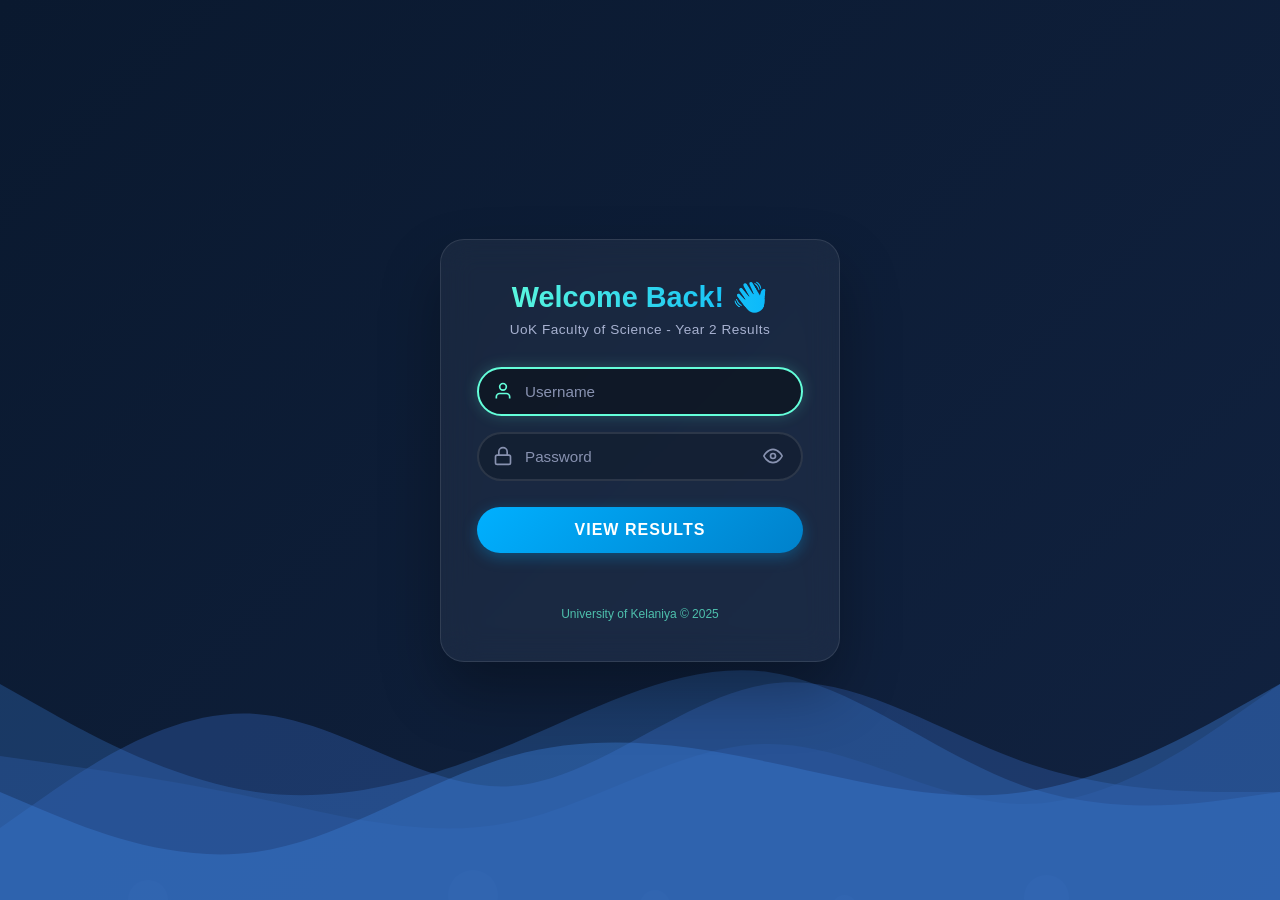
==== commit 3299c13e: "Complete portal overhaul: Smart scraping, decoupled HTML, UI fixes - Scraper: Switched to 1 student/" ====
--- a/index.html
+++ b/index.html
@@ -14,10 +14,18 @@
 * { box-sizing: border-box; margin: 0; padding: 0; }
 body { font-family: -apple-system, BlinkMacSystemFont, 'Segoe UI', Roboto, Oxygen, sans-serif; background: #f0f2f5; color: #333; -webkit-tap-highlight-color: transparent; overscroll-behavior-y: contain; }
 
-/* ===== LOGIN PAGE ===== */
+/* ===== LOADING OVERLAY ===== */
+.loading-overlay { position: fixed; top: 0; left: 0; right: 0; bottom: 0; background: #f0f2f5; display: flex; justify-content: center; align-items: center; z-index: 9000; flex-direction: column; transition: opacity 0.3s; }
+.loading-overlay.hidden { opacity: 0; pointer-events: none; }
+.spinner { border: 4px solid rgba(26, 115, 232, 0.2); width: 40px; height: 40px; border-radius: 50%; border-left-color: #1a73e8; animation: spin 1s linear infinite; margin-bottom: 10px; }
+@keyframes spin { 0% { transform: rotate(0deg); } 100% { transform: rotate(360deg); } }
+
+/* ===== LOGIN PAGE (Animated Ocean Theme) ===== */
 .login-page {
   position: fixed; top: 0; left: 0; right: 0; bottom: 0; z-index: 9999;
-  background: linear-gradient(180deg, #e0f7f1 0%, #b2dfdb 40%, #80cbc4 70%, #4db6ac 100%);
+  background: linear-gradient(135deg, #0a192f 0%, #112240 50%, #0a192f 100%);
+  background-size: 200% 200%;
+  animation: oceanGradient 15s ease infinite;
   display: flex; align-items: center; justify-content: center;
   overflow: hidden;
   transition: opacity 0.5s ease, transform 0.5s ease;
@@ -25,66 +33,99 @@
 .login-page.hidden {
   opacity: 0; transform: scale(1.05); pointer-events: none;
 }
-.login-waves {
-  position: absolute; bottom: 0; left: 0; width: 100%; height: 40%;
-}
-.login-waves svg { width: 100%; height: 100%; display: block; }
+@keyframes oceanGradient {
+  0% { background-position: 0% 50%; }
+  50% { background-position: 100% 50%; }
+  100% { background-position: 0% 50%; }
+}
+
+/* Floating bubbles */
+.bubbles { position: absolute; width: 100%; height: 100%; top: 0; left: 0; overflow: hidden; pointer-events: none; }
+.bubble {
+  position: absolute; bottom: -20px; background: rgba(255, 255, 255, 0.1); border-radius: 50%;
+  animation: rise 10s infinite ease-in;
+}
+.bubble:nth-child(1) { width: 40px; height: 40px; left: 10%; animation-duration: 8s; }
+.bubble:nth-child(2) { width: 20px; height: 20px; left: 20%; animation-duration: 5s; animation-delay: 1s; }
+.bubble:nth-child(3) { width: 50px; height: 50px; left: 35%; animation-duration: 7s; animation-delay: 2s; }
+.bubble:nth-child(4) { width: 30px; height: 30px; left: 50%; animation-duration: 11s; animation-delay: 0s; }
+.bubble:nth-child(5) { width: 25px; height: 25px; left: 65%; animation-duration: 6s; animation-delay: 3s; }
+.bubble:nth-child(6) { width: 45px; height: 45px; left: 80%; animation-duration: 9s; animation-delay: 1s; }
+@keyframes rise {
+  0% { bottom: -20px; transform: translateX(0); opacity: 0; }
+  50% { opacity: 1; }
+  100% { bottom: 1080px; transform: translateX(-50px); opacity: 0; }
+}
+
+.login-waves { position: absolute; bottom: 0; left: 0; width: 100%; height: 40%; pointer-events: none; }
+.login-waves svg { width: 100%; height: 100%; display: block; position: absolute; bottom: 0; left: 0; }
+.wave1 { animation: waveSlide 12s linear infinite; fill: rgba(30, 60, 114, 0.6); }
+.wave2 { animation: waveSlide 18s linear infinite reverse; fill: rgba(42, 82, 152, 0.5); }
+.wave3 { animation: waveSlide 10s linear infinite; fill: rgba(58, 123, 213, 0.4); }
+.wave4 { animation: waveSlide 14s linear infinite reverse; fill: rgba(58, 123, 213, 0.3); }
+@keyframes waveSlide { 0% { transform: translateX(0); } 100% { transform: translateX(-50%); } }
+
 .login-card {
-  background: white; border-radius: 20px; padding: 40px 36px; width: 90%; max-width: 400px;
-  box-shadow: 0 20px 60px rgba(0,0,0,0.12), 0 4px 20px rgba(0,0,0,0.06);
-  text-align: center; position: relative; z-index: 2;
-  animation: loginSlideUp 0.6s ease-out;
-}
-@keyframes loginSlideUp {
-  from { opacity: 0; transform: translateY(30px); }
-  to { opacity: 1; transform: translateY(0); }
-}
+  background: rgba(255, 255, 255, 0.05); backdrop-filter: blur(16px); -webkit-backdrop-filter: blur(16px);
+  border: 1px solid rgba(255, 255, 255, 0.1); border-radius: 24px; padding: 40px 36px;
+  width: 90%; max-width: 400px; text-align: center; position: relative; z-index: 2;
+  animation: loginSlideUp 0.8s cubic-bezier(0.16, 1, 0.3, 1);
+  box-shadow: 0 30px 60px rgba(0,0,0,0.3);
+}
+@keyframes loginSlideUp { from { opacity: 0; transform: translateY(40px); } to { opacity: 1; transform: translateY(0); } }
+
 .login-card h2 {
-  color: #00897b; font-size: 1.7em; margin-bottom: 6px; font-weight: 700;
-}
-.login-card .login-subtitle {
-  color: #78909c; font-size: 0.85em; margin-bottom: 28px;
-}
-.login-field {
-  position: relative; margin-bottom: 16px;
-}
+  font-size: 1.8em; margin-bottom: 8px; font-weight: 700;
+  background: linear-gradient(90deg, #64ffda, #00b0ff, #64ffda);
+  background-size: 200% auto; color: transparent; -webkit-background-clip: text; background-clip: text;
+  animation: shimmerText 3s linear infinite;
+}
+@keyframes shimmerText { to { background-position: 200% center; } }
+.login-wave-emoji { display: inline-block; animation: waveHand 2.5s infinite; transform-origin: 70% 70%; }
+@keyframes waveHand {
+  0% { transform: rotate( 0.0deg) } 10% { transform: rotate(14.0deg) }
+  20% { transform: rotate(-8.0deg) } 30% { transform: rotate(14.0deg) }
+  40% { transform: rotate(-4.0deg) } 50% { transform: rotate(10.0deg) }
+  60% { transform: rotate( 0.0deg) } 100% { transform: rotate( 0.0deg) }
+}
+
+.login-card .login-subtitle { color: #a8b2d1; font-size: 0.85em; margin-bottom: 30px; letter-spacing: 0.5px; }
+
+.login-field { position: relative; margin-bottom: 16px; opacity: 0; animation: fadeInField 0.5s ease forwards; }
+.login-field:nth-child(1) { animation-delay: 0.2s; }
+.login-field:nth-child(2) { animation-delay: 0.3s; }
+@keyframes fadeInField { to { opacity: 1; } }
+
 .login-field input {
-  width: 100%; padding: 14px 16px 14px 46px; border: 2px solid #e0e0e0; border-radius: 50px;
-  font-size: 0.95em; outline: none; background: #fafafa; color: #333;
-  transition: border-color 0.3s, box-shadow 0.3s, background 0.3s;
-}
-.login-field input:focus {
-  border-color: #26a69a; box-shadow: 0 0 0 3px rgba(38,166,154,0.15); background: white;
-}
-.login-field input::placeholder { color: #aaa; }
-.login-field .field-icon {
-  position: absolute; left: 16px; top: 50%; transform: translateY(-50%);
-  color: #90a4ae; transition: color 0.3s;
-}
-.login-field input:focus ~ .field-icon { color: #26a69a; }
+  width: 100%; padding: 14px 16px 14px 46px; border: 2px solid rgba(255,255,255,0.1);
+  border-radius: 50px; font-size: 0.95em; outline: none; background: rgba(0,0,0,0.2); color: #fff;
+  transition: all 0.3s ease;
+}
+.login-field input:focus { border-color: #64ffda; background: rgba(0,0,0,0.4); box-shadow: 0 0 15px rgba(100,255,218,0.2); }
+.login-field input::placeholder { color: #8892b0; }
+
+.login-field .field-icon { position: absolute; left: 16px; top: 50%; transform: translateY(-50%); color: #8892b0; transition: color 0.3s; }
+.login-field input:focus ~ .field-icon { color: #64ffda; }
+.toggle-pwd {
+  position: absolute; right: 16px; top: 50%; transform: translateY(-50%); background: none; border: none;
+  color: #8892b0; cursor: pointer; padding: 4px; display: flex; align-items: center; transition: color 0.3s;
+}
+.toggle-pwd:hover { color: #64ffda; }
+
 .login-btn {
   width: 100%; padding: 14px; border: none; border-radius: 50px;
-  background: linear-gradient(135deg, #26a69a, #00897b);
-  color: white; font-size: 1em; font-weight: 600; letter-spacing: 1px;
-  cursor: pointer; margin-top: 8px;
-  transition: transform 0.2s, box-shadow 0.2s;
-  box-shadow: 0 4px 15px rgba(38,166,154,0.35);
-}
-.login-btn:hover { transform: translateY(-2px); box-shadow: 0 6px 20px rgba(38,166,154,0.45); }
+  background: linear-gradient(135deg, #00b0ff, #0081cb); color: white; font-size: 1em; font-weight: 600;
+  letter-spacing: 1px; cursor: pointer; margin-top: 10px; transition: all 0.3s;
+  box-shadow: 0 4px 15px rgba(0,176,255,0.3); opacity: 0; animation: fadeInField 0.5s ease forwards; animation-delay: 0.4s;
+}
+.login-btn:hover { transform: translateY(-2px); box-shadow: 0 6px 20px rgba(0,176,255,0.5); }
 .login-btn:active { transform: translateY(0); }
-.login-error {
-  color: #e53935; font-size: 0.82em; margin-top: 10px; min-height: 20px;
-  transition: opacity 0.3s;
-}
-.login-footer {
-  margin-top: 24px; color: #b0bec5; font-size: 0.75em;
-}
-.login-footer a { color: #26a69a; text-decoration: none; }
+.login-error { color: #ff5252; font-size: 0.82em; margin-top: 10px; min-height: 20px; transition: opacity 0.3s; }
+.login-footer { margin-top: 24px; color: #64ffda; font-size: 0.75em; opacity: 0.7; }
 
 /* ===== DASHBOARD ===== */
 .dashboard { display: none; }
 .dashboard.visible { display: block; }
-
 .header { background: linear-gradient(135deg, #1a73e8, #0d47a1); color: white; padding: 20px 16px; text-align: center; position: sticky; top: 0; z-index: 100; }
 .header h1 { font-size: 1.3em; margin-bottom: 2px; }
 .header p { opacity: 0.9; font-size: 0.85em; }
@@ -99,6 +140,7 @@
 .install-banner { display: none; background: #e8f0fe; border-bottom: 1px solid #c2d7f2; padding: 10px 16px; text-align: center; font-size: 0.85em; color: #1a73e8; cursor: pointer; }
 .install-banner:hover { background: #d2e3fc; }
 .install-banner.show { display: block; }
+
 .container { max-width: 1200px; margin: 0 auto; padding: 12px 12px 80px; }
 .summary-bar { display: grid; grid-template-columns: repeat(5, 1fr); gap: 8px; margin-bottom: 14px; }
 .summary-card { background: white; border-radius: 10px; padding: 12px 8px; box-shadow: 0 1px 3px rgba(0,0,0,0.08); text-align: center; }
@@ -107,12 +149,15 @@
 .blue { color: #1a73e8; }
 .green { color: #2e7d32; }
 .red { color: #c62828; }
+.orange { color: #f57c00; }
+
 .search-bar { margin-bottom: 14px; display: flex; gap: 8px; position: sticky; top: 82px; z-index: 90; background: #f0f2f5; padding: 6px 0; }
 .search-bar input { flex: 1; padding: 11px 14px; border: 1px solid #ddd; border-radius: 10px; font-size: 0.95em; outline: none; background: white; }
 .search-bar input:focus { border-color: #1a73e8; box-shadow: 0 0 0 2px rgba(26,115,232,0.2); }
 .sort-btn { padding: 11px 14px; border: 1px solid #ddd; border-radius: 10px; background: white; cursor: pointer; font-size: 0.85em; white-space: nowrap; }
 .sort-btn:hover { background: #f0f2f5; }
 .sort-btn.active { background: #1a73e8; color: white; border-color: #1a73e8; }
+
 .student-card { background: white; border-radius: 10px; margin-bottom: 8px; box-shadow: 0 1px 3px rgba(0,0,0,0.08); overflow: hidden; }
 .student-header { display: flex; justify-content: space-between; align-items: center; padding: 12px 14px; cursor: pointer; user-select: none; -webkit-user-select: none; }
 .student-header:active { background: #f0f2f5; }
@@ -121,10 +166,11 @@
 .student-name { color: #555; font-size: 0.8em; margin-top: 1px; white-space: nowrap; overflow: hidden; text-overflow: ellipsis; }
 .student-gpa { text-align: right; flex-shrink: 0; margin-left: 8px; }
 .gpa-value { font-size: 1.3em; font-weight: 700; }
-.gpa-label { font-size: 0.65em; color: #888; }
+.gpa-label { font-size: 0.65em; color: #888; text-transform: uppercase; }
 .gpa-high { color: #2e7d32; }
 .gpa-mid { color: #f57f17; }
 .gpa-low { color: #c62828; }
+
 .student-details { display: none; padding: 0 14px 12px; border-top: 1px solid #eee; }
 .student-details.open { display: block; }
 .course-table { width: 100%; border-collapse: collapse; margin-top: 8px; font-size: 0.78em; }
@@ -136,17 +182,22 @@
 .grade-c { color: #f57f17; font-weight: 600; }
 .grade-d { color: #e65100; font-weight: 600; }
 .grade-fail { color: #c62828; font-weight: 600; }
-.no-results { background: white; border-radius: 10px; padding: 12px 14px; margin-bottom: 8px; box-shadow: 0 1px 3px rgba(0,0,0,0.08); color: #999; font-size: 0.9em; }
-.no-results .student-id { color: #c62828; }
+
+.no-results { background: white; border-radius: 10px; padding: 12px 14px; margin-bottom: 8px; box-shadow: 0 1px 3px rgba(0,0,0,0.08); color: #999; font-size: 0.9em; display: flex; align-items: center; justify-content: space-between;}
+.no-results .student-id { color: #c62828; font-weight: 700;}
+.no-results.protected .student-id { color: #f57c00; }
+
 .toggle-icon { font-size: 1em; color: #999; margin-left: 8px; transition: transform 0.2s; flex-shrink: 0; }
 .toggle-icon.open { transform: rotate(90deg); }
 .absent { color: #c62828; font-style: italic; }
 .detail-meta { margin-bottom: 6px; color: #666; font-size: 0.78em; line-height: 1.4; }
 .count-badge { display: inline-block; background: #e8eaf6; color: #3f51b5; padding: 1px 6px; border-radius: 10px; font-size: 0.75em; margin-left: 4px; }
+
 .tab-bar { position: fixed; bottom: 0; left: 0; right: 0; background: white; border-top: 1px solid #e0e0e0; display: flex; padding: 6px 0; padding-bottom: max(6px, env(safe-area-inset-bottom)); z-index: 100; }
 .tab { flex: 1; text-align: center; padding: 4px 0; font-size: 0.7em; color: #666; cursor: pointer; }
 .tab.active { color: #1a73e8; font-weight: 600; }
 .tab svg { display: block; margin: 0 auto 2px; }
+
 @media (min-width: 601px) {
   .header h1 { font-size: 1.6em; }
   .summary-card .num { font-size: 1.8em; }
@@ -173,22 +224,41 @@
 </head>
 <body>
 
+<!-- ===== LOADING OVERLAY ===== -->
+<div class="loading-overlay" id="loadingOverlay">
+  <div class="spinner"></div>
+  <p>Loading Results...</p>
+</div>
+
 <!-- ===== LOGIN PAGE ===== -->
-<div class="login-page" id="loginPage">
+<div class="login-page hidden" id="loginPage">
+  <div class="bubbles">
+    <div class="bubble"></div><div class="bubble"></div><div class="bubble"></div>
+    <div class="bubble"></div><div class="bubble"></div><div class="bubble"></div>
+  </div>
   <div class="login-waves">
     <svg viewBox="0 0 1440 320" preserveAspectRatio="none">
-      <path fill="rgba(255,255,255,0.18)" d="M0,224L48,213.3C96,203,192,181,288,181.3C384,181,480,203,576,213.3C672,224,768,224,864,208C960,192,1056,160,1152,154.7C1248,149,1344,171,1392,181.3L1440,192V320H0Z"/>
-      <path fill="rgba(255,255,255,0.12)" d="M0,288L48,272C96,256,192,224,288,213.3C384,203,480,213,576,229.3C672,245,768,267,864,261.3C960,256,1056,224,1152,213.3C1248,203,1344,213,1392,218.7L1440,224V320H0Z"/>
-      <path fill="rgba(255,255,255,0.08)" d="M0,256L48,261.3C96,267,192,277,288,277.3C384,277,480,267,576,250.7C672,235,768,213,864,213.3C960,213,1056,235,1152,245.3C1248,256,1344,256,1392,256L1440,256V320H0Z"/>
+      <path class="wave1" d="M0,192L48,197.3C96,203,192,213,288,229.3C384,245,480,267,576,250.7C672,235,768,181,864,181.3C960,181,1056,235,1152,234.7C1248,235,1344,181,1392,154.7L1440,128V320H0Z" />
+      <path class="wave2" d="M0,256L48,229.3C96,203,192,149,288,154.7C384,160,480,224,576,218.7C672,213,768,139,864,128C960,117,1056,171,1152,197.3C1248,224,1344,224,1392,224L1440,224V320H0Z" />
+      <path class="wave3" d="M0,224L48,240C96,256,192,288,288,277.3C384,267,480,213,576,192C672,171,768,181,864,197.3C960,213,1056,235,1152,224C1248,213,1344,171,1392,149.3L1440,128V320H0Z" />
+      <path class="wave4" d="M0,128L48,149.3C96,171,192,213,288,224C384,235,480,213,576,181.3C672,149,768,107,864,117.3C960,128,1056,192,1152,218.7C1248,245,1344,235,1392,229.3L1440,224V320H0Z" />
     </svg>
   </div>
+  
   <div class="login-card">
-    <h2>Welcome Back!</h2>
+    <h2>Welcome Back! <span class="login-wave-emoji">👋</span></h2>
     <p class="login-subtitle">UoK Faculty of Science - Year 2 Results</p>
     <form onsubmit="handleLogin(event)">
       <div class="login-field">
-        <input type="text" id="loginId" placeholder="Student ID (e.g. EC/2023/001)" autocomplete="off" autofocus>
+        <input type="text" id="loginUser" placeholder="Username" autocomplete="off" autofocus>
         <svg class="field-icon" width="20" height="20" viewBox="0 0 24 24" fill="none" stroke="currentColor" stroke-width="2"><path d="M20 21v-2a4 4 0 00-4-4H8a4 4 0 00-4 4v2"/><circle cx="12" cy="7" r="4"/></svg>
+      </div>
+      <div class="login-field">
+        <input type="password" id="loginPwd" placeholder="Password" autocomplete="off">
+        <svg class="field-icon" width="20" height="20" viewBox="0 0 24 24" fill="none" stroke="currentColor" stroke-width="2"><rect x="3" y="11" width="18" height="11" rx="2" ry="2"/><path d="M7 11V7a5 5 0 0110 0v4"/></svg>
+        <button type="button" class="toggle-pwd" onclick="togglePassword()" tabindex="-1">
+          <svg id="eyeIcon" width="20" height="20" viewBox="0 0 24 24" fill="none" stroke="currentColor" stroke-width="2"><path d="M1 12s4-8 11-8 11 8 11 8-4 8-11 8-11-8-11-8z"/><circle cx="12" cy="12" r="3"/></svg>
+        </button>
       </div>
       <button type="submit" class="login-btn">VIEW RESULTS</button>
       <div class="login-error" id="loginError"></div>
@@ -199,53 +269,171 @@
 
 <!-- ===== DASHBOARD ===== -->
 <div class="dashboard" id="dashboard">
-<div class="install-banner" id="installBanner" onclick="installPWA()">
-  Install this app on your device for quick access
-</div>
-<div class="header" style="position:relative;">
-  <h1>UoK Science Results</h1>
-  <p>Faculty of Science - Year 2 (2023/2024)</p>
-  <p class="meta">Updated: 2026-05-09 21:42 IST | Auto-scraped every 3 hours</p>
-  <button class="logout-btn" onclick="handleLogout()">Logout</button>
-</div>
-<div class="container">
-  <div class="summary-bar">
-    <div class="summary-card"><div class="num blue">73</div><div class="label">Total</div></div>
-    <div class="summary-card"><div class="num green">61</div><div class="label">Results</div></div>
-    <div class="summary-card"><div class="num red">12</div><div class="label">Pending</div></div>
-    <div class="summary-card"><div class="num blue">2.13</div><div class="label">Avg GPA</div></div>
-    <div class="summary-card"><div class="num green">2.73</div><div class="label">Top GPA</div></div>
+  <div class="install-banner" id="installBanner" onclick="installPWA()">
+    Install this app on your device for quick access
   </div>
-
-  <div class="search-bar">
-    <input type="text" id="searchInput" placeholder="Search ID, name, or course..." oninput="render()">
-    <button class="sort-btn" id="sortBtn" onclick="toggleSort()">Sort</button>
+  <div class="header" style="position:relative;">
+    <h1>UoK Science Results</h1>
+    <p>Faculty of Science - Year 2 (2023/2024)</p>
+    <p class="meta">Updated: <span id="lastUpdated">Loading...</span> | Auto-scraped every 30 mins</p>
+    <button class="logout-btn" onclick="handleLogout()">Logout</button>
   </div>
-
-  <div id="studentList"></div>
-</div>
-
-<div class="tab-bar">
-  <div class="tab active" onclick="showAll()">
-    <svg width="20" height="20" viewBox="0 0 24 24" fill="none" stroke="currentColor" stroke-width="2"><path d="M3 9l9-7 9 7v11a2 2 0 01-2 2H5a2 2 0 01-2-2z"/><polyline points="9 22 9 12 15 12 15 22"/></svg>
-    All
+  <div class="container">
+    <div class="summary-bar">
+      <div class="summary-card"><div class="num blue" id="countTotal">-</div><div class="label">Total</div></div>
+      <div class="summary-card"><div class="num green" id="countSuccess">-</div><div class="label">Results</div></div>
+      <div class="summary-card"><div class="num orange" id="countProtected">-</div><div class="label">Protected</div></div>
+      <div class="summary-card"><div class="num red" id="countPending">-</div><div class="label">Pending</div></div>
+      <div class="summary-card"><div class="num blue" id="calcAvgGpa">-</div><div class="label">Avg GPA</div></div>
+    </div>
+
+    <div class="search-bar">
+      <input type="text" id="searchInput" placeholder="Search ID, name, or course..." oninput="render()">
+      <button class="sort-btn" id="sortBtn" onclick="toggleSort()">Sort</button>
+    </div>
+
+    <div id="studentList"></div>
   </div>
-  <div class="tab" onclick="showResults()">
-    <svg width="20" height="20" viewBox="0 0 24 24" fill="none" stroke="currentColor" stroke-width="2"><path d="M22 11.08V12a10 10 0 11-5.93-9.14"/><polyline points="22 4 12 14.01 9 11.01"/></svg>
-    Results
-  </div>
-  <div class="tab" onclick="showPending()">
-    <svg width="20" height="20" viewBox="0 0 24 24" fill="none" stroke="currentColor" stroke-width="2"><circle cx="12" cy="12" r="10"/><polyline points="12 6 12 12 16 14"/></svg>
-    Pending
+
+  <div class="tab-bar">
+    <div class="tab active" onclick="setTab('all')">
+      <svg width="20" height="20" viewBox="0 0 24 24" fill="none" stroke="currentColor" stroke-width="2"><path d="M3 9l9-7 9 7v11a2 2 0 01-2 2H5a2 2 0 01-2-2z"/><polyline points="9 22 9 12 15 12 15 22"/></svg>
+      All
+    </div>
+    <div class="tab" onclick="setTab('results')">
+      <svg width="20" height="20" viewBox="0 0 24 24" fill="none" stroke="currentColor" stroke-width="2"><path d="M22 11.08V12a10 10 0 11-5.93-9.14"/><polyline points="22 4 12 14.01 9 11.01"/></svg>
+      Results
+    </div>
+    <div class="tab" onclick="setTab('protected')">
+      <svg width="20" height="20" viewBox="0 0 24 24" fill="none" stroke="currentColor" stroke-width="2"><path d="M21 2l-2 2m-7.61 7.61a5.5 5.5 0 1 1-7.778 7.778 5.5 5.5 0 0 1 7.777-7.777zm0 0L15.5 7.5m0 0l3 3L22 7l-3-3m-3.5 3.5L19 4"/></svg>
+      Protected
+    </div>
+    <div class="tab" onclick="setTab('pending')">
+      <svg width="20" height="20" viewBox="0 0 24 24" fill="none" stroke="currentColor" stroke-width="2"><circle cx="12" cy="12" r="10"/><polyline points="12 6 12 12 16 14"/></svg>
+      Pending
+    </div>
   </div>
 </div>
-</div><!-- end dashboard -->
 
 <script>
-var DATA = [{"student_id": "EC/2022/080", "error": "Could not find Year 1 Registration link"}, {"student_id": "EC/2023/001", "name_initial": "Mr D.V.A. ISURU", "full_name": "Mr DIGAWA VITHANAGE AMILA ISURU", "academic_year": "2023/2024", "courses": [{"Course Code": "Course CodeCourse NameAcYearAttemptExamStatusExam NoteGradeACLT 110132023/20241BECS 112122023/20241B+BECS 112232023/20241BBECS 114132023/20241Absent**BECS 114222023/20241DBECS 114312023/20241BBECS 116132023/20241Absent**BECS 117222023/20241B-BECS 122332023/20241Absent**BECS 122432023/20241BECS 124432023/20241BECS 124512023/20241BECS 124622023/20241C+BECS 126232023/20241DBECS 127122023/20241BECS 127422023/20241", "Course Name": "ACLT 11013", "AcYear": "", "Attempt": "2023/2024", "ExamStatus": "1", "Exam Note": "", "Grade": ""}, {"Course Code": "ACLT 11013", "Course Name": "", "AcYear": "2023/2024", "Attempt": "1", "ExamStatus": "", "Exam Note": "", "Grade": ""}, {"Course Code": "BECS 11212", "Course Name": "", "AcYear": "2023/2024", "Attempt": "1", "ExamStatus": "", "Exam Note": "", "Grade": "B+"}, {"Course Code": "BECS 11223", "Course Name": "", "AcYear": "2023/2024", "Attempt": "1", "ExamStatus": "", "Exam Note": "", "Grade": "B"}, {"Course Code": "BECS 11413", "Course Name": "", "AcYear": "2023/2024", "Attempt": "1", "ExamStatus": "Absent", "Exam Note": "", "Grade": "**"}, {"Course Code": "BECS 11422", "Course Name": "", "AcYear": "2023/2024", "Attempt": "1", "ExamStatus": "", "Exam Note": "", "Grade": "D"}, {"Course Code": "BECS 11431", "Course Name": "", "AcYear": "2023/2024", "Attempt": "1", "ExamStatus": "", "Exam Note": "", "Grade": "B"}, {"Course Code": "BECS 11613", "Course Name": "", "AcYear": "2023/2024", "Attempt": "1", "ExamStatus": "Absent", "Exam Note": "", "Grade": "**"}, {"Course Code": "BECS 11722", "Course Name": "", "AcYear": "2023/2024", "Attempt": "1", "ExamStatus": "", "Exam Note": "", "Grade": "B-"}, {"Course Code": "BECS 12233", "Course Name": "", "AcYear": "2023/2024", "Attempt": "1", "ExamStatus": "Absent", "Exam Note": "", "Grade": "**"}, {"Course Code": "BECS 12243", "Course Name": "", "AcYear": "2023/2024", "Attempt": "1", "ExamStatus": "", "Exam Note": "", "Grade": ""}, {"Course Code": "BECS 12443", "Course Name": "", "AcYear": "2023/2024", "Attempt": "1", "ExamStatus": "", "Exam Note": "", "Grade": ""}, {"Course Code": "BECS 12451", "Course Name": "", "AcYear": "2023/2024", "Attempt": "1", "ExamStatus": "", "Exam Note": "", "Grade": ""}, {"Course Code": "BECS 12462", "Course Name": "", "AcYear": "2023/2024", "Attempt": "1", "ExamStatus": "", "Exam Note": "", "Grade": "C+"}, {"Course Code": "BECS 12623", "Course Name": "", "AcYear": "2023/2024", "Attempt": "1", "ExamStatus": "", "Exam Note": "", "Grade": "D"}, {"Course Code": "BECS 12712", "Course Name": "", "AcYear": "2023/2024", "Attempt": "1", "ExamStatus": "", "Exam Note": "", "Grade": ""}, {"Course Code": "BECS 12742", "Course Name": "", "AcYear": "2023/2024", "Attempt": "1", "ExamStatus": "", "Exam Note": "", "Grade": ""}], "total_credit": "38", "non_gpa_credit": "", "gpa": "0.960000", "error": null}, {"student_id": "EC/2023/002", "name_initial": "Mr A.G.H.H. WIMALASURIYA", "full_name": "Mr AVALIKARA GALAPPATHTHIGE HIRUNA HANSAJA WIMALASURIYA", "academic_year": "2023/2024", "courses": [{"Course Code": "Course CodeCourse NameAcYearAttemptExamStatusExam NoteGradeACLT 110132023/20241BECS 112122023/20241ABECS 112232023/20241ABECS 114132023/20241ABECS 114222023/20241ABECS 114312023/20241B+BECS 116132023/20241B+BECS 117222023/20241B+BECS 122332023/20241BBECS 122432023/20241BECS 124432023/20241BECS 124512023/20241BECS 124622023/20241ABECS 126232023/20241BBECS 127122023/20241BECS 127422023/20241", "Course Name": "ACLT 11013", "AcYear": "", "Attempt": "2023/2024", "ExamStatus": "1", "Exam Note": "", "Grade": ""}, {"Course Code": "ACLT 11013", "Course Name": "", "AcYear": "2023/2024", "Attempt": "1", "ExamStatus": "", "Exam Note": "", "Grade": ""}, {"Course Code": "BECS 11212", "Course Name": "", "AcYear": "2023/2024", "Attempt": "1", "ExamStatus": "", "Exam Note": "", "Grade": "A"}, {"Course Code": "BECS 11223", "Course Name": "", "AcYear": "2023/2024", "Attempt": "1", "ExamStatus": "", "Exam Note": "", "Grade": "A"}, {"Course Code": "BECS 11413", "Course Name": "", "AcYear": "2023/2024", "Attempt": "1", "ExamStatus": "", "Exam Note": "", "Grade": "A"}, {"Course Code": "BECS 11422", "Course Name": "", "AcYear": "2023/2024", "Attempt": "1", "ExamStatus": "", "Exam Note": "", "Grade": "A"}, {"Course Code": "BECS 11431", "Course Name": "", "AcYear": "2023/2024", "Attempt": "1", "ExamStatus": "", "Exam Note": "", "Grade": "B+"}, {"Course Code": "BECS 11613", "Course Name": "", "AcYear": "2023/2024", "Attempt": "1", "ExamStatus": "", "Exam Note": "", "Grade": "B+"}, {"Course Code": "BECS 11722", "Course Name": "", "AcYear": "2023/2024", "Attempt": "1", "ExamStatus": "", "Exam Note": "", "Grade": "B+"}, {"Course Code": "BECS 12233", "Course Name": "", "AcYear": "2023/2024", "Attempt": "1", "ExamStatus": "", "Exam Note": "", "Grade": "B"}, {"Course Code": "BECS 12243", "Course Name": "", "AcYear": "2023/2024", "Attempt": "1", "ExamStatus": "", "Exam Note": "", "Grade": ""}, {"Course Code": "BECS 12443", "Course Name": "", "AcYear": "2023/2024", "Attempt": "1", "ExamStatus": "", "Exam Note": "", "Grade": ""}, {"Course Code": "BECS 12451", "Course Name": "", "AcYear": "2023/2024", "Attempt": "1", "ExamStatus": "", "Exam Note": "", "Grade": ""}, {"Course Code": "BECS 12462", "Course Name": "", "AcYear": "2023/2024", "Attempt": "1", "ExamStatus": "", "Exam Note": "", "Grade": "A"}, {"Course Code": "BECS 12623", "Course Name": "", "AcYear": "2023/2024", "Attempt": "1", "ExamStatus": "", "Exam Note": "", "Grade": "B"}, {"Course Code": "BECS 12712", "Course Name": "", "AcYear": "2023/2024", "Attempt": "1", "ExamStatus": "", "Exam Note": "", "Grade": ""}, {"Course Code": "BECS 12742", "Course Name": "", "AcYear": "2023/2024", "Attempt": "1", "ExamStatus": "", "Exam Note": "", "Grade": ""}], "total_credit": "38", "non_gpa_credit": "", "gpa": "2.450000", "error": null}, {"student_id": "EC/2023/003", "name_initial": "Mr K.C.S. EKANAYAKA", "full_name": "Mr KANKANAMGE CHAMOD SANDARUWAN EKANAYAKA", "academic_year": "2023/2024", "courses": [{"Course Code": "Course CodeCourse NameAcYearAttemptExamStatusExam NoteGradeACLT 110132023/20241BECS 112122023/20241A-BECS 112232023/20241A-BECS 114132023/20241Absent**BECS 114222023/20241C+BECS 114312023/20241BBECS 116132023/20241B+BECS 117222023/20241B+BECS 122332023/20241C+BECS 122432023/20241BECS 124432023/20241BECS 124512023/20241BECS 124622023/20241B-BECS 126232023/20241C+BECS 127122023/20241BECS 127422023/20241", "Course Name": "ACLT 11013", "AcYear": "", "Attempt": "2023/2024", "ExamStatus": "1", "Exam Note": "", "Grade": ""}, {"Course Code": "ACLT 11013", "Course Name": "", "AcYear": "2023/2024", "Attempt": "1", "ExamStatus": "", "Exam Note": "", "Grade": ""}, {"Course Code": "BECS 11212", "Course Name": "", "AcYear": "2023/2024", "Attempt": "1", "ExamStatus": "", "Exam Note": "", "Grade": "A-"}, {"Course Code": "BECS 11223", "Course Name": "", "AcYear": "2023/2024", "Attempt": "1", "ExamStatus": "", "Exam Note": "", "Grade": "A-"}, {"Course Code": "BECS 11413", "Course Name": "", "AcYear": "2023/2024", "Attempt": "1", "ExamStatus": "Absent", "Exam Note": "", "Grade": "**"}, {"Course Code": "BECS 11422", "Course Name": "", "AcYear": "2023/2024", "Attempt": "1", "ExamStatus": "", "Exam Note": "", "Grade": "C+"}, {"Course Code": "BECS 11431", "Course Name": "", "AcYear": "2023/2024", "Attempt": "1", "ExamStatus": "", "Exam Note": "", "Grade": "B"}, {"Course Code": "BECS 11613", "Course Name": "", "AcYear": "2023/2024", "Attempt": "1", "ExamStatus": "", "Exam Note": "", "Grade": "B+"}, {"Course Code": "BECS 11722", "Course Name": "", "AcYear": "2023/2024", "Attempt": "1", "ExamStatus": "", "Exam Note": "", "Grade": "B+"}, {"Course Code": "BECS 12233", "Course Name": "", "AcYear": "2023/2024", "Attempt": "1", "ExamStatus": "", "Exam Note": "", "Grade": "C+"}, {"Course Code": "BECS 12243", "Course Name": "", "AcYear": "2023/2024", "Attempt": "1", "ExamStatus": "", "Exam Note": "", "Grade": ""}, {"Course Code": "BECS 12443", "Course Name": "", "AcYear": "2023/2024", "Attempt": "1", "ExamStatus": "", "Exam Note": "", "Grade": ""}, {"Course Code": "BECS 12451", "Course Name": "", "AcYear": "2023/2024", "Attempt": "1", "ExamStatus": "", "Exam Note": "", "Grade": ""}, {"Course Code": "BECS 12462", "Course Name": "", "AcYear": "2023/2024", "Attempt": "1", "ExamStatus": "", "Exam Note": "", "Grade": "B-"}, {"Course Code": "BECS 12623", "Course Name": "", "AcYear": "2023/2024", "Attempt": "1", "ExamStatus": "", "Exam Note": "", "Grade": "C+"}, {"Course Code": "BECS 12712", "Course Name": "", "AcYear": "2023/2024", "Attempt": "1", "ExamStatus": "", "Exam Note": "", "Grade": ""}, {"Course Code": "BECS 12742", "Course Name": "", "AcYear": "2023/2024", "Attempt": "1", "ExamStatus": "", "Exam Note": "", "Grade": ""}], "total_credit": "38", "non_gpa_credit": "", "gpa": "1.770000", "error": null}, {"student_id": "EC/2023/004", "error": "Could not find Year 1 Registration link"}, {"student_id": "EC/2023/005", "name_initial": "Mr A.B.L.D. KUMARA", "full_name": "Mr AMBALANGODA BADALGE LAHIRU DILSHAN KUMARA", "academic_year": "2023/2024", "courses": [{"Course Code": "Course CodeCourse NameAcYearAttemptExamStatusExam NoteGradeACLT 110132023/20241BECS 112122023/20241ABECS 112232023/20241ABECS 114132023/20241B-BECS 114222023/20241A-BECS 114312023/20241B+BECS 116132023/20241BBECS 117222023/20241A-BECS 122332023/20241Absent**BECS 122432023/20241BECS 124432023/20241BECS 124512023/20241BECS 124622023/20241Absent**BECS 126232023/20241Absent**BECS 127122023/20241BECS 127422023/20241", "Course Name": "ACLT 11013", "AcYear": "", "Attempt": "2023/2024", "ExamStatus": "1", "Exam Note": "", "Grade": ""}, {"Course Code": "ACLT 11013", "Course Name": "", "AcYear": "2023/2024", "Attempt": "1", "ExamStatus": "", "Exam Note": "", "Grade": ""}, {"Course Code": "BECS 11212", "Course Name": "", "AcYear": "2023/2024", "Attempt": "1", "ExamStatus": "", "Exam Note": "", "Grade": "A"}, {"Course Code": "BECS 11223", "Course Name": "", "AcYear": "2023/2024", "Attempt": "1", "ExamStatus": "", "Exam Note": "", "Grade": "A"}, {"Course Code": "BECS 11413", "Course Name": "", "AcYear": "2023/2024", "Attempt": "1", "ExamStatus": "", "Exam Note": "", "Grade": "B-"}, {"Course Code": "BECS 11422", "Course Name": "", "AcYear": "2023/2024", "Attempt": "1", "ExamStatus": "", "Exam Note": "", "Grade": "A-"}, {"Course Code": "BECS 11431", "Course Name": "", "AcYear": "2023/2024", "Attempt": "1", "ExamStatus": "", "Exam Note": "", "Grade": "B+"}, {"Course Code": "BECS 11613", "Course Name": "", "AcYear": "2023/2024", "Attempt": "1", "ExamStatus": "", "Exam Note": "", "Grade": "B"}, {"Course Code": "BECS 11722", "Course Name": "", "AcYear": "2023/2024", "Attempt": "1", "ExamStatus": "", "Exam Note": "", "Grade": "A-"}, {"Course Code": "BECS 12233", "Course Name": "", "AcYear": "2023/2024", "Attempt": "1", "ExamStatus": "Absent", "Exam Note": "", "Grade": "**"}, {"Course Code": "BECS 12243", "Course Name": "", "AcYear": "2023/2024", "Attempt": "1", "ExamStatus": "", "Exam Note": "", "Grade": ""}, {"Course Code": "BECS 12443", "Course Name": "", "AcYear": "2023/2024", "Attempt": "1", "ExamStatus": "", "Exam Note": "", "Grade": ""}, {"Course Code": "BECS 12451", "Course Name": "", "AcYear": "2023/2024", "Attempt": "1", "ExamStatus": "", "Exam Note": "", "Grade": ""}, {"Course Code": "BECS 12462", "Course Name": "", "AcYear": "2023/2024", "Attempt": "1", "ExamStatus": "Absent", "Exam Note": "", "Grade": "**"}, {"Course Code": "BECS 12623", "Course Name": "", "AcYear": "2023/2024", "Attempt": "1", "ExamStatus": "Absent", "Exam Note": "", "Grade": "**"}, {"Course Code": "BECS 12712", "Course Name": "", "AcYear": "2023/2024", "Attempt": "1", "ExamStatus": "", "Exam Note": "", "Grade": ""}, {"Course Code": "BECS 12742", "Course Name": "", "AcYear": "2023/2024", "Attempt": "1", "ExamStatus": "", "Exam Note": "", "Grade": ""}], "total_credit": "38", "non_gpa_credit": "", "gpa": "1.580000", "error": null}, {"student_id": "EC/2023/006", "error": "Could not find Year 1 Registration link"}, {"student_id": "EC/2023/007", "name_initial": "Ms R.M.H.U.P. SOMARATHNE", "full_name": "Ms RAJARATHNA MUDIYANSELAGE HARSHA UDENI PREBUDDHIKA SOMARATHNE", "academic_year": "2023/2024", "courses": [{"Course Code": "Course CodeCourse NameAcYearAttemptExamStatusExam NoteGradeACLT 110132023/20241ACLT 120222023/20241BECS 112122023/20241ABECS 112232023/20241BBECS 114132023/20241A-BECS 114222023/20241BBECS 114312023/20241B-BECS 116132023/20241BBECS 117222023/20241ABECS 122332023/20241B+BECS 122432023/20241BECS 124432023/20241BECS 124512023/20241BECS 124622023/20241ABECS 126232023/20241B+BECS 127122023/20241BECS 127422023/20241", "Course Name": "ACLT 11013", "AcYear": "", "Attempt": "2023/2024", "ExamStatus": "1", "Exam Note": "", "Grade": ""}, {"Course Code": "ACLT 11013", "Course Name": "", "AcYear": "2023/2024", "Attempt": "1", "ExamStatus": "", "Exam Note": "", "Grade": ""}, {"Course Code": "ACLT 12022", "Course Name": "", "AcYear": "2023/2024", "Attempt": "1", "ExamStatus": "", "Exam Note": "", "Grade": ""}, {"Course Code": "BECS 11212", "Course Name": "", "AcYear": "2023/2024", "Attempt": "1", "ExamStatus": "", "Exam Note": "", "Grade": "A"}, {"Course Code": "BECS 11223", "Course Name": "", "AcYear": "2023/2024", "Attempt": "1", "ExamStatus": "", "Exam Note": "", "Grade": "B"}, {"Course Code": "BECS 11413", "Course Name": "", "AcYear": "2023/2024", "Attempt": "1", "ExamStatus": "", "Exam Note": "", "Grade": "A-"}, {"Course Code": "BECS 11422", "Course Name": "", "AcYear": "2023/2024", "Attempt": "1", "ExamStatus": "", "Exam Note": "", "Grade": "B"}, {"Course Code": "BECS 11431", "Course Name": "", "AcYear": "2023/2024", "Attempt": "1", "ExamStatus": "", "Exam Note": "", "Grade": "B-"}, {"Course Code": "BECS 11613", "Course Name": "", "AcYear": "2023/2024", "Attempt": "1", "ExamStatus": "", "Exam Note": "", "Grade": "B"}, {"Course Code": "BECS 11722", "Course Name": "", "AcYear": "2023/2024", "Attempt": "1", "ExamStatus": "", "Exam Note": "", "Grade": "A"}, {"Course Code": "BECS 12233", "Course Name": "", "AcYear": "2023/2024", "Attempt": "1", "ExamStatus": "", "Exam Note": "", "Grade": "B+"}, {"Course Code": "BECS 12243", "Course Name": "", "AcYear": "2023/2024", "Attempt": "1", "ExamStatus": "", "Exam Note": "", "Grade": ""}, {"Course Code": "BECS 12443", "Course Name": "", "AcYear": "2023/2024", "Attempt": "1", "ExamStatus": "", "Exam Note": "", "Grade": ""}, {"Course Code": "BECS 12451", "Course Name": "", "AcYear": "2023/2024", "Attempt": "1", "ExamStatus": "", "Exam Note": "", "Grade": ""}, {"Course Code": "BECS 12462", "Course Name": "", "AcYear": "2023/2024", "Attempt": "1", "ExamStatus": "", "Exam Note": "", "Grade": "A"}, {"Course Code": "BECS 12623", "Course Name": "", "AcYear": "2023/2024", "Attempt": "1", "ExamStatus": "", "Exam Note": "", "Grade": "B+"}, {"Course Code": "BECS 12712", "Course Name": "", "AcYear": "2023/2024", "Attempt": "1", "ExamStatus": "", "Exam Note": "", "Grade": ""}, {"Course Code": "BECS 12742", "Course Name": "", "AcYear": "2023/2024", "Attempt": "1", "ExamStatus": "", "Exam Note": "", "Grade": ""}], "total_credit": "40", "non_gpa_credit": "", "gpa": "2.330000", "error": null}, {"student_id": "EC/2023/008", "name_initial": "Mr M.A.R. HARSHANA", "full_name": "Mr MUNASINGHA ARACHCHIGE RUWIN HARSHANA", "academic_year": "2023/2024", "courses": [{"Course Code": "Course CodeCourse NameAcYearAttemptExamStatusExam NoteGradeACLT 110132023/20241BECS 112122023/20241BBECS 112232023/20241B+BECS 114132023/20241ABECS 114222023/20241B+BECS 114312023/20241B+BECS 116132023/20241C-BECS 117222023/20241CBECS 122332023/20241ABECS 122432023/20241BECS 124432023/20241BECS 124512023/20241BECS 124622023/20241B-BECS 126232023/20241D+BECS 127122023/20241BECS 127422023/20241", "Course Name": "ACLT 11013", "AcYear": "", "Attempt": "2023/2024", "ExamStatus": "1", "Exam Note": "", "Grade": ""}, {"Course Code": "ACLT 11013", "Course Name": "", "AcYear": "2023/2024", "Attempt": "1", "ExamStatus": "", "Exam Note": "", "Grade": ""}, {"Course Code": "BECS 11212", "Course Name": "", "AcYear": "2023/2024", "Attempt": "1", "ExamStatus": "", "Exam Note": "", "Grade": "B"}, {"Course Code": "BECS 11223", "Course Name": "", "AcYear": "2023/2024", "Attempt": "1", "ExamStatus": "", "Exam Note": "", "Grade": "B+"}, {"Course Code": "BECS 11413", "Course Name": "", "AcYear": "2023/2024", "Attempt": "1", "ExamStatus": "", "Exam Note": "", "Grade": "A"}, {"Course Code": "BECS 11422", "Course Name": "", "AcYear": "2023/2024", "Attempt": "1", "ExamStatus": "", "Exam Note": "", "Grade": "B+"}, {"Course Code": "BECS 11431", "Course Name": "", "AcYear": "2023/2024", "Attempt": "1", "ExamStatus": "", "Exam Note": "", "Grade": "B+"}, {"Course Code": "BECS 11613", "Course Name": "", "AcYear": "2023/2024", "Attempt": "1", "ExamStatus": "", "Exam Note": "", "Grade": "C-"}, {"Course Code": "BECS 11722", "Course Name": "", "AcYear": "2023/2024", "Attempt": "1", "ExamStatus": "", "Exam Note": "", "Grade": "C"}, {"Course Code": "BECS 12233", "Course Name": "", "AcYear": "2023/2024", "Attempt": "1", "ExamStatus": "", "Exam Note": "", "Grade": "A"}, {"Course Code": "BECS 12243", "Course Name": "", "AcYear": "2023/2024", "Attempt": "1", "ExamStatus": "", "Exam Note": "", "Grade": ""}, {"Course Code": "BECS 12443", "Course Name": "", "AcYear": "2023/2024", "Attempt": "1", "ExamStatus": "", "Exam Note": "", "Grade": ""}, {"Course Code": "BECS 12451", "Course Name": "", "AcYear": "2023/2024", "Attempt": "1", "ExamStatus": "", "Exam Note": "", "Grade": ""}, {"Course Code": "BECS 12462", "Course Name": "", "AcYear": "2023/2024", "Attempt": "1", "ExamStatus": "", "Exam Note": "", "Grade": "B-"}, {"Course Code": "BECS 12623", "Course Name": "", "AcYear": "2023/2024", "Attempt": "1", "ExamStatus": "", "Exam Note": "", "Grade": "D+"}, {"Course Code": "BECS 12712", "Course Name": "", "AcYear": "2023/2024", "Attempt": "1", "ExamStatus": "", "Exam Note": "", "Grade": ""}, {"Course Code": "BECS 12742", "Course Name": "", "AcYear": "2023/2024", "Attempt": "1", "ExamStatus": "", "Exam Note": "", "Grade": ""}], "total_credit": "38", "non_gpa_credit": "", "gpa": "1.950000", "error": null}, {"student_id": "EC/2023/009", "name_initial": "Mr M.H.M. HAKEEM", "full_name": "Mr MOHAMAD HUSEN MOHAMAD HAKEEM", "academic_year": "2023/2024", "courses": [{"Course Code": "Course CodeCourse NameAcYearAttemptExamStatusExam NoteGradeACLT 110132023/20241BECS 112122023/20241BBECS 112232023/20241B-BECS 114132023/20241C+BECS 114222023/20241EBECS 114312023/20241CBECS 116132023/20241CBECS 117222023/20241B+BECS 122332023/20241DBECS 122432023/20241BECS 124432023/20241BECS 124512023/20241BECS 124622023/20241C+BECS 126232023/20241CBECS 127122023/20241BECS 127422023/20241", "Course Name": "ACLT 11013", "AcYear": "", "Attempt": "2023/2024", "ExamStatus": "1", "Exam Note": "", "Grade": ""}, {"Course Code": "ACLT 11013", "Course Name": "", "AcYear": "2023/2024", "Attempt": "1", "ExamStatus": "", "Exam Note": "", "Grade": ""}, {"Course Code": "BECS 11212", "Course Name": "", "AcYear": "2023/2024", "Attempt": "1", "ExamStatus": "", "Exam Note": "", "Grade": "B"}, {"Course Code": "BECS 11223", "Course Name": "", "AcYear": "2023/2024", "Attempt": "1", "ExamStatus": "", "Exam Note": "", "Grade": "B-"}, {"Course Code": "BECS 11413", "Course Name": "", "AcYear": "2023/2024", "Attempt": "1", "ExamStatus": "", "Exam Note": "", "Grade": "C+"}, {"Course Code": "BECS 11422", "Course Name": "", "AcYear": "2023/2024", "Attempt": "1", "ExamStatus": "", "Exam Note": "", "Grade": "E"}, {"Course Code": "BECS 11431", "Course Name": "", "AcYear": "2023/2024", "Attempt": "1", "ExamStatus": "", "Exam Note": "", "Grade": "C"}, {"Course Code": "BECS 11613", "Course Name": "", "AcYear": "2023/2024", "Attempt": "1", "ExamStatus": "", "Exam Note": "", "Grade": "C"}, {"Course Code": "BECS 11722", "Course Name": "", "AcYear": "2023/2024", "Attempt": "1", "ExamStatus": "", "Exam Note": "", "Grade": "B+"}, {"Course Code": "BECS 12233", "Course Name": "", "AcYear": "2023/2024", "Attempt": "1", "ExamStatus": "", "Exam Note": "", "Grade": "D"}, {"Course Code": "BECS 12243", "Course Name": "", "AcYear": "2023/2024", "Attempt": "1", "ExamStatus": "", "Exam Note": "", "Grade": ""}, {"Course Code": "BECS 12443", "Course Name": "", "AcYear": "2023/2024", "Attempt": "1", "ExamStatus": "", "Exam Note": "", "Grade": ""}, {"Course Code": "BECS 12451", "Course Name": "", "AcYear": "2023/2024", "Attempt": "1", "ExamStatus": "", "Exam Note": "", "Grade": ""}, {"Course Code": "BECS 12462", "Course Name": "", "AcYear": "2023/2024", "Attempt": "1", "ExamStatus": "", "Exam Note": "", "Grade": "C+"}, {"Course Code": "BECS 12623", "Course Name": "", "AcYear": "2023/2024", "Attempt": "1", "ExamStatus": "", "Exam Note": "", "Grade": "C"}, {"Course Code": "BECS 12712", "Course Name": "", "AcYear": "2023/2024", "Attempt": "1", "ExamStatus": "", "Exam Note": "", "Grade": ""}, {"Course Code": "BECS 12742", "Course Name": "", "AcYear": "2023/2024", "Attempt": "1", "ExamStatus": "", "Exam Note": "", "Grade": ""}], "total_credit": "38", "non_gpa_credit": "", "gpa": "1.410000", "error": null}, {"student_id": "EC/2023/010", "name_initial": "Mr A.R.J. CROOS", "full_name": "Mr ANTON REX JOSIYAN CROOS", "academic_year": "2023/2024", "courses": [{"Course Code": "Course CodeCourse NameAcYearAttemptExamStatusExam NoteGradeACLT 110132023/20241BECS 112122023/20241B+BECS 112232023/20241ABECS 114132023/20241A-BECS 114222023/20241B+BECS 114312023/20241B+BECS 116132023/20241BBECS 117222023/20241B+BECS 122332023/20241CBECS 122432023/20241BECS 124432023/20241BECS 124512023/20241BECS 124622023/20241B+BECS 126232023/20241B-BECS 127122023/20241BECS 127422023/20241CMSK 140122023/20241", "Course Name": "ACLT 11013", "AcYear": "", "Attempt": "2023/2024", "ExamStatus": "1", "Exam Note": "", "Grade": ""}, {"Course Code": "ACLT 11013", "Course Name": "", "AcYear": "2023/2024", "Attempt": "1", "ExamStatus": "", "Exam Note": "", "Grade": ""}, {"Course Code": "BECS 11212", "Course Name": "", "AcYear": "2023/2024", "Attempt": "1", "ExamStatus": "", "Exam Note": "", "Grade": "B+"}, {"Course Code": "BECS 11223", "Course Name": "", "AcYear": "2023/2024", "Attempt": "1", "ExamStatus": "", "Exam Note": "", "Grade": "A"}, {"Course Code": "BECS 11413", "Course Name": "", "AcYear": "2023/2024", "Attempt": "1", "ExamStatus": "", "Exam Note": "", "Grade": "A-"}, {"Course Code": "BECS 11422", "Course Name": "", "AcYear": "2023/2024", "Attempt": "1", "ExamStatus": "", "Exam Note": "", "Grade": "B+"}, {"Course Code": "BECS 11431", "Course Name": "", "AcYear": "2023/2024", "Attempt": "1", "ExamStatus": "", "Exam Note": "", "Grade": "B+"}, {"Course Code": "BECS 11613", "Course Name": "", "AcYear": "2023/2024", "Attempt": "1", "ExamStatus": "", "Exam Note": "", "Grade": "B"}, {"Course Code": "BECS 11722", "Course Name": "", "AcYear": "2023/2024", "Attempt": "1", "ExamStatus": "", "Exam Note": "", "Grade": "B+"}, {"Course Code": "BECS 12233", "Course Name": "", "AcYear": "2023/2024", "Attempt": "1", "ExamStatus": "", "Exam Note": "", "Grade": "C"}, {"Course Code": "BECS 12243", "Course Name": "", "AcYear": "2023/2024", "Attempt": "1", "ExamStatus": "", "Exam Note": "", "Grade": ""}, {"Course Code": "BECS 12443", "Course Name": "", "AcYear": "2023/2024", "Attempt": "1", "ExamStatus": "", "Exam Note": "", "Grade": ""}, {"Course Code": "BECS 12451", "Course Name": "", "AcYear": "2023/2024", "Attempt": "1", "ExamStatus": "", "Exam Note": "", "Grade": ""}, {"Course Code": "BECS 12462", "Course Name": "", "AcYear": "2023/2024", "Attempt": "1", "ExamStatus": "", "Exam Note": "", "Grade": "B+"}, {"Course Code": "BECS 12623", "Course Name": "", "AcYear": "2023/2024", "Attempt": "1", "ExamStatus": "", "Exam Note": "", "Grade": "B-"}, {"Course Code": "BECS 12712", "Course Name": "", "AcYear": "2023/2024", "Attempt": "1", "ExamStatus": "", "Exam Note": "", "Grade": ""}, {"Course Code": "BECS 12742", "Course Name": "", "AcYear": "2023/2024", "Attempt": "1", "ExamStatus": "", "Exam Note": "", "Grade": ""}, {"Course Code": "CMSK 14012", "Course Name": "", "AcYear": "2023/2024", "Attempt": "1", "ExamStatus": "", "Exam Note": "", "Grade": ""}], "total_credit": "40", "non_gpa_credit": "", "gpa": "2.170000", "error": null}, {"student_id": "EC/2023/011", "name_initial": "Mr L.D. RANDIMAL", "full_name": "Mr LIYANAGE DHANUSHKA RANDIMAL", "academic_year": "2023/2024", "courses": [{"Course Code": "Course CodeCourse NameAcYearAttemptExamStatusExam NoteGradeACLT 110132023/20241BECS 112122023/20241ABECS 112232023/20241B-BECS 114132023/20241ABECS 114222023/20241ABECS 114312023/20241C+BECS 116132023/20241CBECS 117222023/20241ABECS 122332023/20241Absent**BECS 122432023/20241BECS 124432023/20241BECS 124512023/20241BECS 124622023/20241B+BECS 126232023/20241B-BECS 127122023/20241BECS 127422023/20241", "Course Name": "ACLT 11013", "AcYear": "", "Attempt": "2023/2024", "ExamStatus": "1", "Exam Note": "", "Grade": ""}, {"Course Code": "ACLT 11013", "Course Name": "", "AcYear": "2023/2024", "Attempt": "1", "ExamStatus": "", "Exam Note": "", "Grade": ""}, {"Course Code": "BECS 11212", "Course Name": "", "AcYear": "2023/2024", "Attempt": "1", "ExamStatus": "", "Exam Note": "", "Grade": "A"}, {"Course Code": "BECS 11223", "Course Name": "", "AcYear": "2023/2024", "Attempt": "1", "ExamStatus": "", "Exam Note": "", "Grade": "B-"}, {"Course Code": "BECS 11413", "Course Name": "", "AcYear": "2023/2024", "Attempt": "1", "ExamStatus": "", "Exam Note": "", "Grade": "A"}, {"Course Code": "BECS 11422", "Course Name": "", "AcYear": "2023/2024", "Attempt": "1", "ExamStatus": "", "Exam Note": "", "Grade": "A"}, {"Course Code": "BECS 11431", "Course Name": "", "AcYear": "2023/2024", "Attempt": "1", "ExamStatus": "", "Exam Note": "", "Grade": "C+"}, {"Course Code": "BECS 11613", "Course Name": "", "AcYear": "2023/2024", "Attempt": "1", "ExamStatus": "", "Exam Note": "", "Grade": "C"}, {"Course Code": "BECS 11722", "Course Name": "", "AcYear": "2023/2024", "Attempt": "1", "ExamStatus": "", "Exam Note": "", "Grade": "A"}, {"Course Code": "BECS 12233", "Course Name": "", "AcYear": "2023/2024", "Attempt": "1", "ExamStatus": "Absent", "Exam Note": "", "Grade": "**"}, {"Course Code": "BECS 12243", "Course Name": "", "AcYear": "2023/2024", "Attempt": "1", "ExamStatus": "", "Exam Note": "", "Grade": ""}, {"Course Code": "BECS 12443", "Course Name": "", "AcYear": "2023/2024", "Attempt": "1", "ExamStatus": "", "Exam Note": "", "Grade": ""}, {"Course Code": "BECS 12451", "Course Name": "", "AcYear": "2023/2024", "Attempt": "1", "ExamStatus": "", "Exam Note": "", "Grade": ""}, {"Course Code": "BECS 12462", "Course Name": "", "AcYear": "2023/2024", "Attempt": "1", "ExamStatus": "", "Exam Note": "", "Grade": "B+"}, {"Course Code": "BECS 12623", "Course Name": "", "AcYear": "2023/2024", "Attempt": "1", "ExamStatus": "", "Exam Note": "", "Grade": "B-"}, {"Course Code": "BECS 12712", "Course Name": "", "AcYear": "2023/2024", "Attempt": "1", "ExamStatus": "", "Exam Note": "", "Grade": ""}, {"Course Code": "BECS 12742", "Course Name": "", "AcYear": "2023/2024", "Attempt": "1", "ExamStatus": "", "Exam Note": "", "Grade": ""}], "total_credit": "38", "non_gpa_credit": "", "gpa": "1.920000", "error": null}, {"student_id": "EC/2023/012", "name_initial": "Mr K.V.G.S. THARUKA", "full_name": "Mr KAMBURUGAMUWA VIDANA GAMAGE SAHAN THARUKA", "academic_year": "2023/2024", "courses": [{"Course Code": "Course CodeCourse NameAcYearAttemptExamStatusExam NoteGradeACLT 110132023/20241BECS 112122023/20241ABECS 112232023/20241ABECS 114132023/20241ABECS 114222023/20241A-BECS 114312023/20241ABECS 116132023/20241ABECS 117222023/20241A+BECS 122332023/20241ABECS 122432023/20241BECS 124432023/20241BECS 124512023/20241BECS 124622023/20241ABECS 126232023/20241ABECS 127122023/20241BECS 127422023/20241", "Course Name": "ACLT 11013", "AcYear": "", "Attempt": "2023/2024", "ExamStatus": "1", "Exam Note": "", "Grade": ""}, {"Course Code": "ACLT 11013", "Course Name": "", "AcYear": "2023/2024", "Attempt": "1", "ExamStatus": "", "Exam Note": "", "Grade": ""}, {"Course Code": "BECS 11212", "Course Name": "", "AcYear": "2023/2024", "Attempt": "1", "ExamStatus": "", "Exam Note": "", "Grade": "A"}, {"Course Code": "BECS 11223", "Course Name": "", "AcYear": "2023/2024", "Attempt": "1", "ExamStatus": "", "Exam Note": "", "Grade": "A"}, {"Course Code": "BECS 11413", "Course Name": "", "AcYear": "2023/2024", "Attempt": "1", "ExamStatus": "", "Exam Note": "", "Grade": "A"}, {"Course Code": "BECS 11422", "Course Name": "", "AcYear": "2023/2024", "Attempt": "1", "ExamStatus": "", "Exam Note": "", "Grade": "A-"}, {"Course Code": "BECS 11431", "Course Name": "", "AcYear": "2023/2024", "Attempt": "1", "ExamStatus": "", "Exam Note": "", "Grade": "A"}, {"Course Code": "BECS 11613", "Course Name": "", "AcYear": "2023/2024", "Attempt": "1", "ExamStatus": "", "Exam Note": "", "Grade": "A"}, {"Course Code": "BECS 11722", "Course Name": "", "AcYear": "2023/2024", "Attempt": "1", "ExamStatus": "", "Exam Note": "", "Grade": "A+"}, {"Course Code": "BECS 12233", "Course Name": "", "AcYear": "2023/2024", "Attempt": "1", "ExamStatus": "", "Exam Note": "", "Grade": "A"}, {"Course Code": "BECS 12243", "Course Name": "", "AcYear": "2023/2024", "Attempt": "1", "ExamStatus": "", "Exam Note": "", "Grade": ""}, {"Course Code": "BECS 12443", "Course Name": "", "AcYear": "2023/2024", "Attempt": "1", "ExamStatus": "", "Exam Note": "", "Grade": ""}, {"Course Code": "BECS 12451", "Course Name": "", "AcYear": "2023/2024", "Attempt": "1", "ExamStatus": "", "Exam Note": "", "Grade": ""}, {"Course Code": "BECS 12462", "Course Name": "", "AcYear": "2023/2024", "Attempt": "1", "ExamStatus": "", "Exam Note": "", "Grade": "A"}, {"Course Code": "BECS 12623", "Course Name": "", "AcYear": "2023/2024", "Attempt": "1", "ExamStatus": "", "Exam Note": "", "Grade": "A"}, {"Course Code": "BECS 12712", "Course Name": "", "AcYear": "2023/2024", "Attempt": "1", "ExamStatus": "", "Exam Note": "", "Grade": ""}, {"Course Code": "BECS 12742", "Course Name": "", "AcYear": "2023/2024", "Attempt": "1", "ExamStatus": "", "Exam Note": "", "Grade": ""}], "total_credit": "38", "non_gpa_credit": "", "gpa": "2.730000", "error": null}, {"student_id": "EC/2023/013", "name_initial": "Mr V.V. RAJAPAKSHA", "full_name": "Mr VIHANGA VIDURANGA RAJAPAKSHA", "academic_year": "2023/2024", "courses": [{"Course Code": "Course CodeCourse NameAcYearAttemptExamStatusExam NoteGradeACLT 110132023/20241ACLT 120222023/20241BECS 112122023/20241A+BECS 112232023/20241ABECS 114132023/20241ABECS 114222023/20241BBECS 114312023/20241B+BECS 116132023/20241ABECS 117222023/20241A+BECS 122332023/20241ABECS 122432023/20241BECS 124432023/20241BECS 124512023/20241BECS 124622023/20241ABECS 126232023/20241C+BECS 127122023/20241BECS 127422023/20241", "Course Name": "ACLT 11013", "AcYear": "", "Attempt": "2023/2024", "ExamStatus": "1", "Exam Note": "", "Grade": ""}, {"Course Code": "ACLT 11013", "Course Name": "", "AcYear": "2023/2024", "Attempt": "1", "ExamStatus": "", "Exam Note": "", "Grade": ""}, {"Course Code": "ACLT 12022", "Course Name": "", "AcYear": "2023/2024", "Attempt": "1", "ExamStatus": "", "Exam Note": "", "Grade": ""}, {"Course Code": "BECS 11212", "Course Name": "", "AcYear": "2023/2024", "Attempt": "1", "ExamStatus": "", "Exam Note": "", "Grade": "A+"}, {"Course Code": "BECS 11223", "Course Name": "", "AcYear": "2023/2024", "Attempt": "1", "ExamStatus": "", "Exam Note": "", "Grade": "A"}, {"Course Code": "BECS 11413", "Course Name": "", "AcYear": "2023/2024", "Attempt": "1", "ExamStatus": "", "Exam Note": "", "Grade": "A"}, {"Course Code": "BECS 11422", "Course Name": "", "AcYear": "2023/2024", "Attempt": "1", "ExamStatus": "", "Exam Note": "", "Grade": "B"}, {"Course Code": "BECS 11431", "Course Name": "", "AcYear": "2023/2024", "Attempt": "1", "ExamStatus": "", "Exam Note": "", "Grade": "B+"}, {"Course Code": "BECS 11613", "Course Name": "", "AcYear": "2023/2024", "Attempt": "1", "ExamStatus": "", "Exam Note": "", "Grade": "A"}, {"Course Code": "BECS 11722", "Course Name": "", "AcYear": "2023/2024", "Attempt": "1", "ExamStatus": "", "Exam Note": "", "Grade": "A+"}, {"Course Code": "BECS 12233", "Course Name": "", "AcYear": "2023/2024", "Attempt": "1", "ExamStatus": "", "Exam Note": "", "Grade": "A"}, {"Course Code": "BECS 12243", "Course Name": "", "AcYear": "2023/2024", "Attempt": "1", "ExamStatus": "", "Exam Note": "", "Grade": ""}, {"Course Code": "BECS 12443", "Course Name": "", "AcYear": "2023/2024", "Attempt": "1", "ExamStatus": "", "Exam Note": "", "Grade": ""}, {"Course Code": "BECS 12451", "Course Name": "", "AcYear": "2023/2024", "Attempt": "1", "ExamStatus": "", "Exam Note": "", "Grade": ""}, {"Course Code": "BECS 12462", "Course Name": "", "AcYear": "2023/2024", "Attempt": "1", "ExamStatus": "", "Exam Note": "", "Grade": "A"}, {"Course Code": "BECS 12623", "Course Name": "", "AcYear": "2023/2024", "Attempt": "1", "ExamStatus": "", "Exam Note": "", "Grade": "C+"}, {"Course Code": "BECS 12712", "Course Name": "", "AcYear": "2023/2024", "Attempt": "1", "ExamStatus": "", "Exam Note": "", "Grade": ""}, {"Course Code": "BECS 12742", "Course Name": "", "AcYear": "2023/2024", "Attempt": "1", "ExamStatus": "", "Exam Note": "", "Grade": ""}], "total_credit": "40", "non_gpa_credit": "", "gpa": "2.520000", "error": null}, {"student_id": "EC/2023/014", "name_initial": "Mr D.D.S.V. DE ALWIS", "full_name": "Mr DANDUNNAGE DON SATHUSH VIDURANGA DE ALWIS", "academic_year": "2023/2024", "courses": [{"Course Code": "Course CodeCourse NameAcYearAttemptExamStatusExam NoteGradeACLT 110132023/20241ACLT 120222023/20241BECS 112122023/20241A-BECS 112232023/20241ABECS 114132023/20241C+BECS 114222023/20241A-BECS 114312023/20241ABECS 116132023/20241A-BECS 117222023/20241A+BECS 122332023/20241BBECS 122432023/20241BECS 124432023/20241BECS 124512023/20241BECS 124622023/20241A-BECS 126232023/20241B+BECS 127122023/20241BECS 127422023/20241", "Course Name": "ACLT 11013", "AcYear": "", "Attempt": "2023/2024", "ExamStatus": "1", "Exam Note": "", "Grade": ""}, {"Course Code": "ACLT 11013", "Course Name": "", "AcYear": "2023/2024", "Attempt": "1", "ExamStatus": "", "Exam Note": "", "Grade": ""}, {"Course Code": "ACLT 12022", "Course Name": "", "AcYear": "2023/2024", "Attempt": "1", "ExamStatus": "", "Exam Note": "", "Grade": ""}, {"Course Code": "BECS 11212", "Course Name": "", "AcYear": "2023/2024", "Attempt": "1", "ExamStatus": "", "Exam Note": "", "Grade": "A-"}, {"Course Code": "BECS 11223", "Course Name": "", "AcYear": "2023/2024", "Attempt": "1", "ExamStatus": "", "Exam Note": "", "Grade": "A"}, {"Course Code": "BECS 11413", "Course Name": "", "AcYear": "2023/2024", "Attempt": "1", "ExamStatus": "", "Exam Note": "", "Grade": "C+"}, {"Course Code": "BECS 11422", "Course Name": "", "AcYear": "2023/2024", "Attempt": "1", "ExamStatus": "", "Exam Note": "", "Grade": "A-"}, {"Course Code": "BECS 11431", "Course Name": "", "AcYear": "2023/2024", "Attempt": "1", "ExamStatus": "", "Exam Note": "", "Grade": "A"}, {"Course Code": "BECS 11613", "Course Name": "", "AcYear": "2023/2024", "Attempt": "1", "ExamStatus": "", "Exam Note": "", "Grade": "A-"}, {"Course Code": "BECS 11722", "Course Name": "", "AcYear": "2023/2024", "Attempt": "1", "ExamStatus": "", "Exam Note": "", "Grade": "A+"}, {"Course Code": "BECS 12233", "Course Name": "", "AcYear": "2023/2024", "Attempt": "1", "ExamStatus": "", "Exam Note": "", "Grade": "B"}, {"Course Code": "BECS 12243", "Course Name": "", "AcYear": "2023/2024", "Attempt": "1", "ExamStatus": "", "Exam Note": "", "Grade": ""}, {"Course Code": "BECS 12443", "Course Name": "", "AcYear": "2023/2024", "Attempt": "1", "ExamStatus": "", "Exam Note": "", "Grade": ""}, {"Course Code": "BECS 12451", "Course Name": "", "AcYear": "2023/2024", "Attempt": "1", "ExamStatus": "", "Exam Note": "", "Grade": ""}, {"Course Code": "BECS 12462", "Course Name": "", "AcYear": "2023/2024", "Attempt": "1", "ExamStatus": "", "Exam Note": "", "Grade": "A-"}, {"Course Code": "BECS 12623", "Course Name": "", "AcYear": "2023/2024", "Attempt": "1", "ExamStatus": "", "Exam Note": "", "Grade": "B+"}, {"Course Code": "BECS 12712", "Course Name": "", "AcYear": "2023/2024", "Attempt": "1", "ExamStatus": "", "Exam Note": "", "Grade": ""}, {"Course Code": "BECS 12742", "Course Name": "", "AcYear": "2023/2024", "Attempt": "1", "ExamStatus": "", "Exam Note": "", "Grade": ""}], "total_credit": "40", "non_gpa_credit": "", "gpa": "2.370000", "error": null}, {"student_id": "EC/2023/015", "name_initial": "Mr D.S.N. DE SILVA", "full_name": "Mr DEGIRI SANUKA NIDUWARA DE SILVA", "academic_year": "2023/2024", "courses": [{"Course Code": "Course CodeCourse NameAcYearAttemptExamStatusExam NoteGradeACLT 110132023/20241BECS 112122023/20241A-BECS 112232023/20241ABECS 114132023/20241B+BECS 114222023/20241C+BECS 114312023/20241ABECS 116132023/20241ABECS 117222023/20241Absent**BECS 122332023/20241B-BECS 122432023/20241BECS 124432023/20241BECS 124512023/20241BECS 124622023/20241BBECS 126232023/20241CBECS 127122023/20241BECS 127422023/20241", "Course Name": "ACLT 11013", "AcYear": "", "Attempt": "2023/2024", "ExamStatus": "1", "Exam Note": "", "Grade": ""}, {"Course Code": "ACLT 11013", "Course Name": "", "AcYear": "2023/2024", "Attempt": "1", "ExamStatus": "", "Exam Note": "", "Grade": ""}, {"Course Code": "BECS 11212", "Course Name": "", "AcYear": "2023/2024", "Attempt": "1", "ExamStatus": "", "Exam Note": "", "Grade": "A-"}, {"Course Code": "BECS 11223", "Course Name": "", "AcYear": "2023/2024", "Attempt": "1", "ExamStatus": "", "Exam Note": "", "Grade": "A"}, {"Course Code": "BECS 11413", "Course Name": "", "AcYear": "2023/2024", "Attempt": "1", "ExamStatus": "", "Exam Note": "", "Grade": "B+"}, {"Course Code": "BECS 11422", "Course Name": "", "AcYear": "2023/2024", "Attempt": "1", "ExamStatus": "", "Exam Note": "", "Grade": "C+"}, {"Course Code": "BECS 11431", "Course Name": "", "AcYear": "2023/2024", "Attempt": "1", "ExamStatus": "", "Exam Note": "", "Grade": "A"}, {"Course Code": "BECS 11613", "Course Name": "", "AcYear": "2023/2024", "Attempt": "1", "ExamStatus": "", "Exam Note": "", "Grade": "A"}, {"Course Code": "BECS 11722", "Course Name": "", "AcYear": "2023/2024", "Attempt": "1", "ExamStatus": "Absent", "Exam Note": "", "Grade": "**"}, {"Course Code": "BECS 12233", "Course Name": "", "AcYear": "2023/2024", "Attempt": "1", "ExamStatus": "", "Exam Note": "", "Grade": "B-"}, {"Course Code": "BECS 12243", "Course Name": "", "AcYear": "2023/2024", "Attempt": "1", "ExamStatus": "", "Exam Note": "", "Grade": ""}, {"Course Code": "BECS 12443", "Course Name": "", "AcYear": "2023/2024", "Attempt": "1", "ExamStatus": "", "Exam Note": "", "Grade": ""}, {"Course Code": "BECS 12451", "Course Name": "", "AcYear": "2023/2024", "Attempt": "1", "ExamStatus": "", "Exam Note": "", "Grade": ""}, {"Course Code": "BECS 12462", "Course Name": "", "AcYear": "2023/2024", "Attempt": "1", "ExamStatus": "", "Exam Note": "", "Grade": "B"}, {"Course Code": "BECS 12623", "Course Name": "", "AcYear": "2023/2024", "Attempt": "1", "ExamStatus": "", "Exam Note": "", "Grade": "C"}, {"Course Code": "BECS 12712", "Course Name": "", "AcYear": "2023/2024", "Attempt": "1", "ExamStatus": "", "Exam Note": "", "Grade": ""}, {"Course Code": "BECS 12742", "Course Name": "", "AcYear": "2023/2024", "Attempt": "1", "ExamStatus": "", "Exam Note": "", "Grade": ""}], "total_credit": "38", "non_gpa_credit": "", "gpa": "2.000000", "error": null}, {"student_id": "EC/2023/016", "name_initial": "Mr A. SHARANKAN", "full_name": "Mr ANTHOMUTHTHU SHARANKAN", "academic_year": "2023/2024", "courses": [{"Course Code": "Course CodeCourse NameAcYearAttemptExamStatusExam NoteGradeACLT 110132023/20241BECS 112122023/20241ABECS 112232023/20241BBECS 114132023/20241B-BECS 114222023/20241A-BECS 114312023/20241BBECS 116132023/20241A-BECS 117222023/20241ABECS 122332023/20241CBECS 122432023/20241BECS 124432023/20241BECS 124512023/20241BECS 124622023/20241CBECS 126232023/20241BBECS 127122023/20241BECS 127422023/20241CMSK 140122023/20241", "Course Name": "ACLT 11013", "AcYear": "", "Attempt": "2023/2024", "ExamStatus": "1", "Exam Note": "", "Grade": ""}, {"Course Code": "ACLT 11013", "Course Name": "", "AcYear": "2023/2024", "Attempt": "1", "ExamStatus": "", "Exam Note": "", "Grade": ""}, {"Course Code": "BECS 11212", "Course Name": "", "AcYear": "2023/2024", "Attempt": "1", "ExamStatus": "", "Exam Note": "", "Grade": "A"}, {"Course Code": "BECS 11223", "Course Name": "", "AcYear": "2023/2024", "Attempt": "1", "ExamStatus": "", "Exam Note": "", "Grade": "B"}, {"Course Code": "BECS 11413", "Course Name": "", "AcYear": "2023/2024", "Attempt": "1", "ExamStatus": "", "Exam Note": "", "Grade": "B-"}, {"Course Code": "BECS 11422", "Course Name": "", "AcYear": "2023/2024", "Attempt": "1", "ExamStatus": "", "Exam Note": "", "Grade": "A-"}, {"Course Code": "BECS 11431", "Course Name": "", "AcYear": "2023/2024", "Attempt": "1", "ExamStatus": "", "Exam Note": "", "Grade": "B"}, {"Course Code": "BECS 11613", "Course Name": "", "AcYear": "2023/2024", "Attempt": "1", "ExamStatus": "", "Exam Note": "", "Grade": "A-"}, {"Course Code": "BECS 11722", "Course Name": "", "AcYear": "2023/2024", "Attempt": "1", "ExamStatus": "", "Exam Note": "", "Grade": "A"}, {"Course Code": "BECS 12233", "Course Name": "", "AcYear": "2023/2024", "Attempt": "1", "ExamStatus": "", "Exam Note": "", "Grade": "C"}, {"Course Code": "BECS 12243", "Course Name": "", "AcYear": "2023/2024", "Attempt": "1", "ExamStatus": "", "Exam Note": "", "Grade": ""}, {"Course Code": "BECS 12443", "Course Name": "", "AcYear": "2023/2024", "Attempt": "1", "ExamStatus": "", "Exam Note": "", "Grade": ""}, {"Course Code": "BECS 12451", "Course Name": "", "AcYear": "2023/2024", "Attempt": "1", "ExamStatus": "", "Exam Note": "", "Grade": ""}, {"Course Code": "BECS 12462", "Course Name": "", "AcYear": "2023/2024", "Attempt": "1", "ExamStatus": "", "Exam Note": "", "Grade": "C"}, {"Course Code": "BECS 12623", "Course Name": "", "AcYear": "2023/2024", "Attempt": "1", "ExamStatus": "", "Exam Note": "", "Grade": "B"}, {"Course Code": "BECS 12712", "Course Name": "", "AcYear": "2023/2024", "Attempt": "1", "ExamStatus": "", "Exam Note": "", "Grade": ""}, {"Course Code": "BECS 12742", "Course Name": "", "AcYear": "2023/2024", "Attempt": "1", "ExamStatus": "", "Exam Note": "", "Grade": ""}, {"Course Code": "CMSK 14012", "Course Name": "", "AcYear": "2023/2024", "Attempt": "1", "ExamStatus": "", "Exam Note": "", "Grade": ""}], "total_credit": "40", "non_gpa_credit": "", "gpa": "2.100000", "error": null}, {"student_id": "EC/2023/018", "name_initial": "Mr N.G. RASHMIKA", "full_name": "Mr NIRIELLAGE GAYARA RASHMIKA", "academic_year": "2023/2024", "courses": [{"Course Code": "Course CodeCourse NameAcYearAttemptExamStatusExam NoteGradeACLT 110132023/20241BECS 112122023/20241ABECS 112232023/20241ABECS 114132023/20241B+BECS 114222023/20241B+BECS 114312023/20241B+BECS 116132023/20241B+BECS 117222023/20241A+BECS 122332023/20241B+BECS 122432023/20241BECS 124432023/20241BECS 124512023/20241BECS 124622023/20241Absent**BECS 126232023/20241BBECS 127122023/20241BECS 127422023/20241", "Course Name": "ACLT 11013", "AcYear": "", "Attempt": "2023/2024", "ExamStatus": "1", "Exam Note": "", "Grade": ""}, {"Course Code": "ACLT 11013", "Course Name": "", "AcYear": "2023/2024", "Attempt": "1", "ExamStatus": "", "Exam Note": "", "Grade": ""}, {"Course Code": "BECS 11212", "Course Name": "", "AcYear": "2023/2024", "Attempt": "1", "ExamStatus": "", "Exam Note": "", "Grade": "A"}, {"Course Code": "BECS 11223", "Course Name": "", "AcYear": "2023/2024", "Attempt": "1", "ExamStatus": "", "Exam Note": "", "Grade": "A"}, {"Course Code": "BECS 11413", "Course Name": "", "AcYear": "2023/2024", "Attempt": "1", "ExamStatus": "", "Exam Note": "", "Grade": "B+"}, {"Course Code": "BECS 11422", "Course Name": "", "AcYear": "2023/2024", "Attempt": "1", "ExamStatus": "", "Exam Note": "", "Grade": "B+"}, {"Course Code": "BECS 11431", "Course Name": "", "AcYear": "2023/2024", "Attempt": "1", "ExamStatus": "", "Exam Note": "", "Grade": "B+"}, {"Course Code": "BECS 11613", "Course Name": "", "AcYear": "2023/2024", "Attempt": "1", "ExamStatus": "", "Exam Note": "", "Grade": "B+"}, {"Course Code": "BECS 11722", "Course Name": "", "AcYear": "2023/2024", "Attempt": "1", "ExamStatus": "", "Exam Note": "", "Grade": "A+"}, {"Course Code": "BECS 12233", "Course Name": "", "AcYear": "2023/2024", "Attempt": "1", "ExamStatus": "", "Exam Note": "", "Grade": "B+"}, {"Course Code": "BECS 12243", "Course Name": "", "AcYear": "2023/2024", "Attempt": "1", "ExamStatus": "", "Exam Note": "", "Grade": ""}, {"Course Code": "BECS 12443", "Course Name": "", "AcYear": "2023/2024", "Attempt": "1", "ExamStatus": "", "Exam Note": "", "Grade": ""}, {"Course Code": "BECS 12451", "Course Name": "", "AcYear": "2023/2024", "Attempt": "1", "ExamStatus": "", "Exam Note": "", "Grade": ""}, {"Course Code": "BECS 12462", "Course Name": "", "AcYear": "2023/2024", "Attempt": "1", "ExamStatus": "Absent", "Exam Note": "", "Grade": "**"}, {"Course Code": "BECS 12623", "Course Name": "", "AcYear": "2023/2024", "Attempt": "1", "ExamStatus": "", "Exam Note": "", "Grade": "B"}, {"Course Code": "BECS 12712", "Course Name": "", "AcYear": "2023/2024", "Attempt": "1", "ExamStatus": "", "Exam Note": "", "Grade": ""}, {"Course Code": "BECS 12742", "Course Name": "", "AcYear": "2023/2024", "Attempt": "1", "ExamStatus": "", "Exam Note": "", "Grade": ""}], "total_credit": "38", "non_gpa_credit": "", "gpa": "2.190000", "error": null}, {"student_id": "EC/2023/020", "name_initial": "Mr M.P.D. YESHAN", "full_name": "Mr MUNDIGALA PATHIRAGE DIMUTHU YESHAN", "academic_year": "2023/2024", "courses": [{"Course Code": "Course CodeCourse NameAcYearAttemptExamStatusExam NoteGradeACLT 110132023/20241BECS 112122023/20241CBECS 112232023/20241D+BECS 114132023/20241D+BECS 114222023/20241EBECS 114312023/20241C+BECS 116132023/20241CBECS 117222023/20241D+BECS 122332023/20241EBECS 122432023/20241BECS 124432023/20241BECS 124512023/20241BECS 124622023/20241CBECS 126232023/20241C+BECS 127122023/20241BECS 127422023/20241", "Course Name": "ACLT 11013", "AcYear": "", "Attempt": "2023/2024", "ExamStatus": "1", "Exam Note": "", "Grade": ""}, {"Course Code": "ACLT 11013", "Course Name": "", "AcYear": "2023/2024", "Attempt": "1", "ExamStatus": "", "Exam Note": "", "Grade": ""}, {"Course Code": "BECS 11212", "Course Name": "", "AcYear": "2023/2024", "Attempt": "1", "ExamStatus": "", "Exam Note": "", "Grade": "C"}, {"Course Code": "BECS 11223", "Course Name": "", "AcYear": "2023/2024", "Attempt": "1", "ExamStatus": "", "Exam Note": "", "Grade": "D+"}, {"Course Code": "BECS 11413", "Course Name": "", "AcYear": "2023/2024", "Attempt": "1", "ExamStatus": "", "Exam Note": "", "Grade": "D+"}, {"Course Code": "BECS 11422", "Course Name": "", "AcYear": "2023/2024", "Attempt": "1", "ExamStatus": "", "Exam Note": "", "Grade": "E"}, {"Course Code": "BECS 11431", "Course Name": "", "AcYear": "2023/2024", "Attempt": "1", "ExamStatus": "", "Exam Note": "", "Grade": "C+"}, {"Course Code": "BECS 11613", "Course Name": "", "AcYear": "2023/2024", "Attempt": "1", "ExamStatus": "", "Exam Note": "", "Grade": "C"}, {"Course Code": "BECS 11722", "Course Name": "", "AcYear": "2023/2024", "Attempt": "1", "ExamStatus": "", "Exam Note": "", "Grade": "D+"}, {"Course Code": "BECS 12233", "Course Name": "", "AcYear": "2023/2024", "Attempt": "1", "ExamStatus": "", "Exam Note": "", "Grade": "E"}, {"Course Code": "BECS 12243", "Course Name": "", "AcYear": "2023/2024", "Attempt": "1", "ExamStatus": "", "Exam Note": "", "Grade": ""}, {"Course Code": "BECS 12443", "Course Name": "", "AcYear": "2023/2024", "Attempt": "1", "ExamStatus": "", "Exam Note": "", "Grade": ""}, {"Course Code": "BECS 12451", "Course Name": "", "AcYear": "2023/2024", "Attempt": "1", "ExamStatus": "", "Exam Note": "", "Grade": ""}, {"Course Code": "BECS 12462", "Course Name": "", "AcYear": "2023/2024", "Attempt": "1", "ExamStatus": "", "Exam Note": "", "Grade": "C"}, {"Course Code": "BECS 12623", "Course Name": "", "AcYear": "2023/2024", "Attempt": "1", "ExamStatus": "", "Exam Note": "", "Grade": "C+"}, {"Course Code": "BECS 12712", "Course Name": "", "AcYear": "2023/2024", "Attempt": "1", "ExamStatus": "", "Exam Note": "", "Grade": ""}, {"Course Code": "BECS 12742", "Course Name": "", "AcYear": "2023/2024", "Attempt": "1", "ExamStatus": "", "Exam Note": "", "Grade": ""}], "total_credit": "38", "non_gpa_credit": "", "gpa": "0.960000", "error": null}, {"student_id": "EC/2023/022", "name_initial": "Mr E.I.S. WEERASOORIYA", "full_name": "Mr ETHUGALGE ISHARAKA SHOHAN WEERASOORIYA", "academic_year": "2023/2024", "courses": [{"Course Code": "Course CodeCourse NameAcYearAttemptExamStatusExam NoteGradeACLT 110132023/20241BECS 112122023/20241A-BECS 112232023/20241ABECS 114132023/20241C+BECS 114222023/20241B+BECS 114312023/20241B+BECS 116132023/20241ABECS 117222023/20241CBECS 122332023/20241C+BECS 122432023/20241BECS 124432023/20241BECS 124512023/20241BECS 124622023/20241BBECS 126232023/20241B+BECS 127122023/20241BECS 127422023/20241", "Course Name": "ACLT 11013", "AcYear": "", "Attempt": "2023/2024", "ExamStatus": "1", "Exam Note": "", "Grade": ""}, {"Course Code": "ACLT 11013", "Course Name": "", "AcYear": "2023/2024", "Attempt": "1", "ExamStatus": "", "Exam Note": "", "Grade": ""}, {"Course Code": "BECS 11212", "Course Name": "", "AcYear": "2023/2024", "Attempt": "1", "ExamStatus": "", "Exam Note": "", "Grade": "A-"}, {"Course Code": "BECS 11223", "Course Name": "", "AcYear": "2023/2024", "Attempt": "1", "ExamStatus": "", "Exam Note": "", "Grade": "A"}, {"Course Code": "BECS 11413", "Course Name": "", "AcYear": "2023/2024", "Attempt": "1", "ExamStatus": "", "Exam Note": "", "Grade": "C+"}, {"Course Code": "BECS 11422", "Course Name": "", "AcYear": "2023/2024", "Attempt": "1", "ExamStatus": "", "Exam Note": "", "Grade": "B+"}, {"Course Code": "BECS 11431", "Course Name": "", "AcYear": "2023/2024", "Attempt": "1", "ExamStatus": "", "Exam Note": "", "Grade": "B+"}, {"Course Code": "BECS 11613", "Course Name": "", "AcYear": "2023/2024", "Attempt": "1", "ExamStatus": "", "Exam Note": "", "Grade": "A"}, {"Course Code": "BECS 11722", "Course Name": "", "AcYear": "2023/2024", "Attempt": "1", "ExamStatus": "", "Exam Note": "", "Grade": "C"}, {"Course Code": "BECS 12233", "Course Name": "", "AcYear": "2023/2024", "Attempt": "1", "ExamStatus": "", "Exam Note": "", "Grade": "C+"}, {"Course Code": "BECS 12243", "Course Name": "", "AcYear": "2023/2024", "Attempt": "1", "ExamStatus": "", "Exam Note": "", "Grade": ""}, {"Course Code": "BECS 12443", "Course Name": "", "AcYear": "2023/2024", "Attempt": "1", "ExamStatus": "", "Exam Note": "", "Grade": ""}, {"Course Code": "BECS 12451", "Course Name": "", "AcYear": "2023/2024", "Attempt": "1", "ExamStatus": "", "Exam Note": "", "Grade": ""}, {"Course Code": "BECS 12462", "Course Name": "", "AcYear": "2023/2024", "Attempt": "1", "ExamStatus": "", "Exam Note": "", "Grade": "B"}, {"Course Code": "BECS 12623", "Course Name": "", "AcYear": "2023/2024", "Attempt": "1", "ExamStatus": "", "Exam Note": "", "Grade": "B+"}, {"Course Code": "BECS 12712", "Course Name": "", "AcYear": "2023/2024", "Attempt": "1", "ExamStatus": "", "Exam Note": "", "Grade": ""}, {"Course Code": "BECS 12742", "Course Name": "", "AcYear": "2023/2024", "Attempt": "1", "ExamStatus": "", "Exam Note": "", "Grade": ""}], "total_credit": "38", "non_gpa_credit": "", "gpa": "2.140000", "error": null}, {"student_id": "EC/2023/023", "name_initial": "Mr W.Y.N. KARUNARATHNA", "full_name": "Mr WATHTHAGE YASHITHA NILUPUL KARUNARATHNA", "academic_year": "2023/2024", "courses": [{"Course Code": "Course CodeCourse NameAcYearAttemptExamStatusExam NoteGradeACLT 110132023/20241BECS 112122023/20241ABECS 112232023/20241B-BECS 114132023/20241ABECS 114222023/20241B+BECS 114312023/20241B+BECS 116132023/20241B+BECS 117222023/20241ABECS 122332023/20241BBECS 122432023/20241BECS 124432023/20241BECS 124512023/20241BECS 124622023/20241CBECS 126232023/20241B+BECS 127122023/20241BECS 127422023/20241CMSK 140122023/20241", "Course Name": "ACLT 11013", "AcYear": "", "Attempt": "2023/2024", "ExamStatus": "1", "Exam Note": "", "Grade": ""}, {"Course Code": "ACLT 11013", "Course Name": "", "AcYear": "2023/2024", "Attempt": "1", "ExamStatus": "", "Exam Note": "", "Grade": ""}, {"Course Code": "BECS 11212", "Course Name": "", "AcYear": "2023/2024", "Attempt": "1", "ExamStatus": "", "Exam Note": "", "Grade": "A"}, {"Course Code": "BECS 11223", "Course Name": "", "AcYear": "2023/2024", "Attempt": "1", "ExamStatus": "", "Exam Note": "", "Grade": "B-"}, {"Course Code": "BECS 11413", "Course Name": "", "AcYear": "2023/2024", "Attempt": "1", "ExamStatus": "", "Exam Note": "", "Grade": "A"}, {"Course Code": "BECS 11422", "Course Name": "", "AcYear": "2023/2024", "Attempt": "1", "ExamStatus": "", "Exam Note": "", "Grade": "B+"}, {"Course Code": "BECS 11431", "Course Name": "", "AcYear": "2023/2024", "Attempt": "1", "ExamStatus": "", "Exam Note": "", "Grade": "B+"}, {"Course Code": "BECS 11613", "Course Name": "", "AcYear": "2023/2024", "Attempt": "1", "ExamStatus": "", "Exam Note": "", "Grade": "B+"}, {"Course Code": "BECS 11722", "Course Name": "", "AcYear": "2023/2024", "Attempt": "1", "ExamStatus": "", "Exam Note": "", "Grade": "A"}, {"Course Code": "BECS 12233", "Course Name": "", "AcYear": "2023/2024", "Attempt": "1", "ExamStatus": "", "Exam Note": "", "Grade": "B"}, {"Course Code": "BECS 12243", "Course Name": "", "AcYear": "2023/2024", "Attempt": "1", "ExamStatus": "", "Exam Note": "", "Grade": ""}, {"Course Code": "BECS 12443", "Course Name": "", "AcYear": "2023/2024", "Attempt": "1", "ExamStatus": "", "Exam Note": "", "Grade": ""}, {"Course Code": "BECS 12451", "Course Name": "", "AcYear": "2023/2024", "Attempt": "1", "ExamStatus": "", "Exam Note": "", "Grade": ""}, {"Course Code": "BECS 12462", "Course Name": "", "AcYear": "2023/2024", "Attempt": "1", "ExamStatus": "", "Exam Note": "", "Grade": "C"}, {"Course Code": "BECS 12623", "Course Name": "", "AcYear": "2023/2024", "Attempt": "1", "ExamStatus": "", "Exam Note": "", "Grade": "B+"}, {"Course Code": "BECS 12712", "Course Name": "", "AcYear": "2023/2024", "Attempt": "1", "ExamStatus": "", "Exam Note": "", "Grade": ""}, {"Course Code": "BECS 12742", "Course Name": "", "AcYear": "2023/2024", "Attempt": "1", "ExamStatus": "", "Exam Note": "", "Grade": ""}, {"Course Code": "CMSK 14012", "Course Name": "", "AcYear": "2023/2024", "Attempt": "1", "ExamStatus": "", "Exam Note": "", "Grade": ""}], "total_credit": "40", "non_gpa_credit": "", "gpa": "2.250000", "error": null}, {"student_id": "EC/2023/024", "name_initial": "Mr M.A.M. ASLIN", "full_name": "Mr MUHAMMADHU AMEEN MUHAMMADHU ASLIN", "academic_year": "2023/2024", "courses": [{"Course Code": "Course CodeCourse NameAcYearAttemptExamStatusExam NoteGradeACLT 110132023/20241BECS 112122023/20241ABECS 112232023/20241BBECS 114132023/20241BBECS 114222023/20241BBECS 114312023/20241BBECS 116132023/20241BBECS 117222023/20241CBECS 122332023/20241C+BECS 122432023/20241BECS 124432023/20241BECS 124512023/20241BECS 124622023/20241BBECS 126232023/20241CBECS 127122023/20241BECS 127422023/20241CMSK 140122023/20241", "Course Name": "ACLT 11013", "AcYear": "", "Attempt": "2023/2024", "ExamStatus": "1", "Exam Note": "", "Grade": ""}, {"Course Code": "ACLT 11013", "Course Name": "", "AcYear": "2023/2024", "Attempt": "1", "ExamStatus": "", "Exam Note": "", "Grade": ""}, {"Course Code": "BECS 11212", "Course Name": "", "AcYear": "2023/2024", "Attempt": "1", "ExamStatus": "", "Exam Note": "", "Grade": "A"}, {"Course Code": "BECS 11223", "Course Name": "", "AcYear": "2023/2024", "Attempt": "1", "ExamStatus": "", "Exam Note": "", "Grade": "B"}, {"Course Code": "BECS 11413", "Course Name": "", "AcYear": "2023/2024", "Attempt": "1", "ExamStatus": "", "Exam Note": "", "Grade": "B"}, {"Course Code": "BECS 11422", "Course Name": "", "AcYear": "2023/2024", "Attempt": "1", "ExamStatus": "", "Exam Note": "", "Grade": "B"}, {"Course Code": "BECS 11431", "Course Name": "", "AcYear": "2023/2024", "Attempt": "1", "ExamStatus": "", "Exam Note": "", "Grade": "B"}, {"Course Code": "BECS 11613", "Course Name": "", "AcYear": "2023/2024", "Attempt": "1", "ExamStatus": "", "Exam Note": "", "Grade": "B"}, {"Course Code": "BECS 11722", "Course Name": "", "AcYear": "2023/2024", "Attempt": "1", "ExamStatus": "", "Exam Note": "", "Grade": "C"}, {"Course Code": "BECS 12233", "Course Name": "", "AcYear": "2023/2024", "Attempt": "1", "ExamStatus": "", "Exam Note": "", "Grade": "C+"}, {"Course Code": "BECS 12243", "Course Name": "", "AcYear": "2023/2024", "Attempt": "1", "ExamStatus": "", "Exam Note": "", "Grade": ""}, {"Course Code": "BECS 12443", "Course Name": "", "AcYear": "2023/2024", "Attempt": "1", "ExamStatus": "", "Exam Note": "", "Grade": ""}, {"Course Code": "BECS 12451", "Course Name": "", "AcYear": "2023/2024", "Attempt": "1", "ExamStatus": "", "Exam Note": "", "Grade": ""}, {"Course Code": "BECS 12462", "Course Name": "", "AcYear": "2023/2024", "Attempt": "1", "ExamStatus": "", "Exam Note": "", "Grade": "B"}, {"Course Code": "BECS 12623", "Course Name": "", "AcYear": "2023/2024", "Attempt": "1", "ExamStatus": "", "Exam Note": "", "Grade": "C"}, {"Course Code": "BECS 12712", "Course Name": "", "AcYear": "2023/2024", "Attempt": "1", "ExamStatus": "", "Exam Note": "", "Grade": ""}, {"Course Code": "BECS 12742", "Course Name": "", "AcYear": "2023/2024", "Attempt": "1", "ExamStatus": "", "Exam Note": "", "Grade": ""}, {"Course Code": "CMSK 14012", "Course Name": "", "AcYear": "2023/2024", "Attempt": "1", "ExamStatus": "", "Exam Note": "", "Grade": ""}], "total_credit": "40", "non_gpa_credit": "", "gpa": "1.910000", "error": null}, {"student_id": "EC/2023/025", "name_initial": "Mr W.W.M.G. DHANUNDARA", "full_name": "Mr WADU WIDANELAGE MITHILA GEETH DHANUNDARA", "academic_year": "2023/2024", "courses": [{"Course Code": "Course CodeCourse NameAcYearAttemptExamStatusExam NoteGradeACLT 110132023/20241BECS 112122023/20241B+BECS 112232023/20241A-BECS 114132023/20241CBECS 114222023/20241DBECS 114312023/20241B+BECS 116132023/20241D+BECS 117222023/20241CBECS 122332023/20241CBECS 122432023/20241BECS 124432023/20241BECS 124512023/20241BECS 124622023/20241CBECS 126232023/20241CBECS 127122023/20241BECS 127422023/20241", "Course Name": "ACLT 11013", "AcYear": "", "Attempt": "2023/2024", "ExamStatus": "1", "Exam Note": "", "Grade": ""}, {"Course Code": "ACLT 11013", "Course Name": "", "AcYear": "2023/2024", "Attempt": "1", "ExamStatus": "", "Exam Note": "", "Grade": ""}, {"Course Code": "BECS 11212", "Course Name": "", "AcYear": "2023/2024", "Attempt": "1", "ExamStatus": "", "Exam Note": "", "Grade": "B+"}, {"Course Code": "BECS 11223", "Course Name": "", "AcYear": "2023/2024", "Attempt": "1", "ExamStatus": "", "Exam Note": "", "Grade": "A-"}, {"Course Code": "BECS 11413", "Course Name": "", "AcYear": "2023/2024", "Attempt": "1", "ExamStatus": "", "Exam Note": "", "Grade": "C"}, {"Course Code": "BECS 11422", "Course Name": "", "AcYear": "2023/2024", "Attempt": "1", "ExamStatus": "", "Exam Note": "", "Grade": "D"}, {"Course Code": "BECS 11431", "Course Name": "", "AcYear": "2023/2024", "Attempt": "1", "ExamStatus": "", "Exam Note": "", "Grade": "B+"}, {"Course Code": "BECS 11613", "Course Name": "", "AcYear": "2023/2024", "Attempt": "1", "ExamStatus": "", "Exam Note": "", "Grade": "D+"}, {"Course Code": "BECS 11722", "Course Name": "", "AcYear": "2023/2024", "Attempt": "1", "ExamStatus": "", "Exam Note": "", "Grade": "C"}, {"Course Code": "BECS 12233", "Course Name": "", "AcYear": "2023/2024", "Attempt": "1", "ExamStatus": "", "Exam Note": "", "Grade": "C"}, {"Course Code": "BECS 12243", "Course Name": "", "AcYear": "2023/2024", "Attempt": "1", "ExamStatus": "", "Exam Note": "", "Grade": ""}, {"Course Code": "BECS 12443", "Course Name": "", "AcYear": "2023/2024", "Attempt": "1", "ExamStatus": "", "Exam Note": "", "Grade": ""}, {"Course Code": "BECS 12451", "Course Name": "", "AcYear": "2023/2024", "Attempt": "1", "ExamStatus": "", "Exam Note": "", "Grade": ""}, {"Course Code": "BECS 12462", "Course Name": "", "AcYear": "2023/2024", "Attempt": "1", "ExamStatus": "", "Exam Note": "", "Grade": "C"}, {"Course Code": "BECS 12623", "Course Name": "", "AcYear": "2023/2024", "Attempt": "1", "ExamStatus": "", "Exam Note": "", "Grade": "C"}, {"Course Code": "BECS 12712", "Course Name": "", "AcYear": "2023/2024", "Attempt": "1", "ExamStatus": "", "Exam Note": "", "Grade": ""}, {"Course Code": "BECS 12742", "Course Name": "", "AcYear": "2023/2024", "Attempt": "1", "ExamStatus": "", "Exam Note": "", "Grade": ""}], "total_credit": "38", "non_gpa_credit": "", "gpa": "1.510000", "error": null}, {"student_id": "EC/2023/026", "name_initial": "Mr B.M.C.D. BALASOORIYA", "full_name": "Mr BALASOORIYA MUDIYANASELAGE CHAMUPA DEWNUWAN BALASOORIYA", "academic_year": "2023/2024", "courses": [{"Course Code": "Course CodeCourse NameAcYearAttemptExamStatusExam NoteGradeACLT 110132023/20241BECS 112122023/20241A-BECS 112232023/20241C+BECS 114132023/20241B-BECS 114222023/20241CBECS 114312023/20241B-BECS 116132023/20241CBECS 117222023/20241CBECS 122332023/20241B+BECS 122432023/20241BECS 124432023/20241BECS 124512023/20241BECS 124622023/20241C+BECS 126232023/20241Absent**BECS 127122023/20241BECS 127422023/20241", "Course Name": "ACLT 11013", "AcYear": "", "Attempt": "2023/2024", "ExamStatus": "1", "Exam Note": "", "Grade": ""}, {"Course Code": "ACLT 11013", "Course Name": "", "AcYear": "2023/2024", "Attempt": "1", "ExamStatus": "", "Exam Note": "", "Grade": ""}, {"Course Code": "BECS 11212", "Course Name": "", "AcYear": "2023/2024", "Attempt": "1", "ExamStatus": "", "Exam Note": "", "Grade": "A-"}, {"Course Code": "BECS 11223", "Course Name": "", "AcYear": "2023/2024", "Attempt": "1", "ExamStatus": "", "Exam Note": "", "Grade": "C+"}, {"Course Code": "BECS 11413", "Course Name": "", "AcYear": "2023/2024", "Attempt": "1", "ExamStatus": "", "Exam Note": "", "Grade": "B-"}, {"Course Code": "BECS 11422", "Course Name": "", "AcYear": "2023/2024", "Attempt": "1", "ExamStatus": "", "Exam Note": "", "Grade": "C"}, {"Course Code": "BECS 11431", "Course Name": "", "AcYear": "2023/2024", "Attempt": "1", "ExamStatus": "", "Exam Note": "", "Grade": "B-"}, {"Course Code": "BECS 11613", "Course Name": "", "AcYear": "2023/2024", "Attempt": "1", "ExamStatus": "", "Exam Note": "", "Grade": "C"}, {"Course Code": "BECS 11722", "Course Name": "", "AcYear": "2023/2024", "Attempt": "1", "ExamStatus": "", "Exam Note": "", "Grade": "C"}, {"Course Code": "BECS 12233", "Course Name": "", "AcYear": "2023/2024", "Attempt": "1", "ExamStatus": "", "Exam Note": "", "Grade": "B+"}, {"Course Code": "BECS 12243", "Course Name": "", "AcYear": "2023/2024", "Attempt": "1", "ExamStatus": "", "Exam Note": "", "Grade": ""}, {"Course Code": "BECS 12443", "Course Name": "", "AcYear": "2023/2024", "Attempt": "1", "ExamStatus": "", "Exam Note": "", "Grade": ""}, {"Course Code": "BECS 12451", "Course Name": "", "AcYear": "2023/2024", "Attempt": "1", "ExamStatus": "", "Exam Note": "", "Grade": ""}, {"Course Code": "BECS 12462", "Course Name": "", "AcYear": "2023/2024", "Attempt": "1", "ExamStatus": "", "Exam Note": "", "Grade": "C+"}, {"Course Code": "BECS 12623", "Course Name": "", "AcYear": "2023/2024", "Attempt": "1", "ExamStatus": "Absent", "Exam Note": "", "Grade": "**"}, {"Course Code": "BECS 12712", "Course Name": "", "AcYear": "2023/2024", "Attempt": "1", "ExamStatus": "", "Exam Note": "", "Grade": ""}, {"Course Code": "BECS 12742", "Course Name": "", "AcYear": "2023/2024", "Attempt": "1", "ExamStatus": "", "Exam Note": "", "Grade": ""}], "total_credit": "38", "non_gpa_credit": "", "gpa": "1.530000", "error": null}, {"student_id": "EC/2023/027", "name_initial": "Mr E.M.U.C. BANDARA", "full_name": "Mr EDIRISINGHE MUDIYANSELAGE UDARA CHARUKA BANDARA", "academic_year": "2023/2024", "courses": [{"Course Code": "Course CodeCourse NameAcYearAttemptExamStatusExam NoteGradeACLT 110132023/20241BECS 112122023/20241ABECS 112232023/20241ABECS 114132023/20241B+BECS 114222023/20241B+BECS 114312023/20241B+BECS 116132023/20241B+BECS 117222023/20241ABECS 122332023/20241B+BECS 122432023/20241BECS 124432023/20241BECS 124512023/20241BECS 124622023/20241B-BECS 126232023/20241B+BECS 127122023/20241BECS 127422023/20241", "Course Name": "ACLT 11013", "AcYear": "", "Attempt": "2023/2024", "ExamStatus": "1", "Exam Note": "", "Grade": ""}, {"Course Code": "ACLT 11013", "Course Name": "", "AcYear": "2023/2024", "Attempt": "1", "ExamStatus": "", "Exam Note": "", "Grade": ""}, {"Course Code": "BECS 11212", "Course Name": "", "AcYear": "2023/2024", "Attempt": "1", "ExamStatus": "", "Exam Note": "", "Grade": "A"}, {"Course Code": "BECS 11223", "Course Name": "", "AcYear": "2023/2024", "Attempt": "1", "ExamStatus": "", "Exam Note": "", "Grade": "A"}, {"Course Code": "BECS 11413", "Course Name": "", "AcYear": "2023/2024", "Attempt": "1", "ExamStatus": "", "Exam Note": "", "Grade": "B+"}, {"Course Code": "BECS 11422", "Course Name": "", "AcYear": "2023/2024", "Attempt": "1", "ExamStatus": "", "Exam Note": "", "Grade": "B+"}, {"Course Code": "BECS 11431", "Course Name": "", "AcYear": "2023/2024", "Attempt": "1", "ExamStatus": "", "Exam Note": "", "Grade": "B+"}, {"Course Code": "BECS 11613", "Course Name": "", "AcYear": "2023/2024", "Attempt": "1", "ExamStatus": "", "Exam Note": "", "Grade": "B+"}, {"Course Code": "BECS 11722", "Course Name": "", "AcYear": "2023/2024", "Attempt": "1", "ExamStatus": "", "Exam Note": "", "Grade": "A"}, {"Course Code": "BECS 12233", "Course Name": "", "AcYear": "2023/2024", "Attempt": "1", "ExamStatus": "", "Exam Note": "", "Grade": "B+"}, {"Course Code": "BECS 12243", "Course Name": "", "AcYear": "2023/2024", "Attempt": "1", "ExamStatus": "", "Exam Note": "", "Grade": ""}, {"Course Code": "BECS 12443", "Course Name": "", "AcYear": "2023/2024", "Attempt": "1", "ExamStatus": "", "Exam Note": "", "Grade": ""}, {"Course Code": "BECS 12451", "Course Name": "", "AcYear": "2023/2024", "Attempt": "1", "ExamStatus": "", "Exam Note": "", "Grade": ""}, {"Course Code": "BECS 12462", "Course Name": "", "AcYear": "2023/2024", "Attempt": "1", "ExamStatus": "", "Exam Note": "", "Grade": "B-"}, {"Course Code": "BECS 12623", "Course Name": "", "AcYear": "2023/2024", "Attempt": "1", "ExamStatus": "", "Exam Note": "", "Grade": "B+"}, {"Course Code": "BECS 12712", "Course Name": "", "AcYear": "2023/2024", "Attempt": "1", "ExamStatus": "", "Exam Note": "", "Grade": ""}, {"Course Code": "BECS 12742", "Course Name": "", "AcYear": "2023/2024", "Attempt": "1", "ExamStatus": "", "Exam Note": "", "Grade": ""}], "total_credit": "38", "non_gpa_credit": "", "gpa": "2.370000", "error": null}, {"student_id": "EC/2023/028", "name_initial": "Mr W.A.R.P. BANDARANAYAKE", "full_name": "Mr WIJESOORIYA ARACHCHILAGE RUCHIRA PABASARA BANDARANAYAKE", "academic_year": "2023/2024", "courses": [{"Course Code": "Course CodeCourse NameAcYearAttemptExamStatusExam NoteGradeACLT 110132023/20241BECS 112122023/20241A-BECS 112232023/20241B-BECS 114132023/20241BBECS 114222023/20241CBECS 114312023/20241ABECS 116132023/20241B-BECS 117222023/20241C+BECS 122332023/20241B+BECS 122432023/20241BECS 124432023/20241BECS 124512023/20241BECS 124622023/20241ABECS 126232023/20241BBECS 127122023/20241BECS 127422023/20241", "Course Name": "ACLT 11013", "AcYear": "", "Attempt": "2023/2024", "ExamStatus": "1", "Exam Note": "", "Grade": ""}, {"Course Code": "ACLT 11013", "Course Name": "", "AcYear": "2023/2024", "Attempt": "1", "ExamStatus": "", "Exam Note": "", "Grade": ""}, {"Course Code": "BECS 11212", "Course Name": "", "AcYear": "2023/2024", "Attempt": "1", "ExamStatus": "", "Exam Note": "", "Grade": "A-"}, {"Course Code": "BECS 11223", "Course Name": "", "AcYear": "2023/2024", "Attempt": "1", "ExamStatus": "", "Exam Note": "", "Grade": "B-"}, {"Course Code": "BECS 11413", "Course Name": "", "AcYear": "2023/2024", "Attempt": "1", "ExamStatus": "", "Exam Note": "", "Grade": "B"}, {"Course Code": "BECS 11422", "Course Name": "", "AcYear": "2023/2024", "Attempt": "1", "ExamStatus": "", "Exam Note": "", "Grade": "C"}, {"Course Code": "BECS 11431", "Course Name": "", "AcYear": "2023/2024", "Attempt": "1", "ExamStatus": "", "Exam Note": "", "Grade": "A"}, {"Course Code": "BECS 11613", "Course Name": "", "AcYear": "2023/2024", "Attempt": "1", "ExamStatus": "", "Exam Note": "", "Grade": "B-"}, {"Course Code": "BECS 11722", "Course Name": "", "AcYear": "2023/2024", "Attempt": "1", "ExamStatus": "", "Exam Note": "", "Grade": "C+"}, {"Course Code": "BECS 12233", "Course Name": "", "AcYear": "2023/2024", "Attempt": "1", "ExamStatus": "", "Exam Note": "", "Grade": "B+"}, {"Course Code": "BECS 12243", "Course Name": "", "AcYear": "2023/2024", "Attempt": "1", "ExamStatus": "", "Exam Note": "", "Grade": ""}, {"Course Code": "BECS 12443", "Course Name": "", "AcYear": "2023/2024", "Attempt": "1", "ExamStatus": "", "Exam Note": "", "Grade": ""}, {"Course Code": "BECS 12451", "Course Name": "", "AcYear": "2023/2024", "Attempt": "1", "ExamStatus": "", "Exam Note": "", "Grade": ""}, {"Course Code": "BECS 12462", "Course Name": "", "AcYear": "2023/2024", "Attempt": "1", "ExamStatus": "", "Exam Note": "", "Grade": "A"}, {"Course Code": "BECS 12623", "Course Name": "", "AcYear": "2023/2024", "Attempt": "1", "ExamStatus": "", "Exam Note": "", "Grade": "B"}, {"Course Code": "BECS 12712", "Course Name": "", "AcYear": "2023/2024", "Attempt": "1", "ExamStatus": "", "Exam Note": "", "Grade": ""}, {"Course Code": "BECS 12742", "Course Name": "", "AcYear": "2023/2024", "Attempt": "1", "ExamStatus": "", "Exam Note": "", "Grade": ""}], "total_credit": "38", "non_gpa_credit": "", "gpa": "2.060000", "error": null}, {"student_id": "EC/2023/029", "name_initial": "Mr B.A.A.S. THARAKA", "full_name": "Mr BANGAMUHEWA APPU ARACHCHIGE SANDUN THARAKA", "academic_year": "2023/2024", "courses": [{"Course Code": "Course CodeCourse NameAcYearAttemptExamStatusExam NoteGradeACLT 110132023/20241BECS 112122023/20241A-BECS 112232023/20241A-BECS 114132023/20241Absent**BECS 114222023/20241B-BECS 114312023/20241B+BECS 116132023/20241CBECS 117222023/20241DBECS 122332023/20241C+BECS 122432023/20241BECS 124432023/20241BECS 124512023/20241BECS 124622023/20241B-BECS 126232023/20241CBECS 127122023/20241BECS 127422023/20241", "Course Name": "ACLT 11013", "AcYear": "", "Attempt": "2023/2024", "ExamStatus": "1", "Exam Note": "", "Grade": ""}, {"Course Code": "ACLT 11013", "Course Name": "", "AcYear": "2023/2024", "Attempt": "1", "ExamStatus": "", "Exam Note": "", "Grade": ""}, {"Course Code": "BECS 11212", "Course Name": "", "AcYear": "2023/2024", "Attempt": "1", "ExamStatus": "", "Exam Note": "", "Grade": "A-"}, {"Course Code": "BECS 11223", "Course Name": "", "AcYear": "2023/2024", "Attempt": "1", "ExamStatus": "", "Exam Note": "", "Grade": "A-"}, {"Course Code": "BECS 11413", "Course Name": "", "AcYear": "2023/2024", "Attempt": "1", "ExamStatus": "Absent", "Exam Note": "", "Grade": "**"}, {"Course Code": "BECS 11422", "Course Name": "", "AcYear": "2023/2024", "Attempt": "1", "ExamStatus": "", "Exam Note": "", "Grade": "B-"}, {"Course Code": "BECS 11431", "Course Name": "", "AcYear": "2023/2024", "Attempt": "1", "ExamStatus": "", "Exam Note": "", "Grade": "B+"}, {"Course Code": "BECS 11613", "Course Name": "", "AcYear": "2023/2024", "Attempt": "1", "ExamStatus": "", "Exam Note": "", "Grade": "C"}, {"Course Code": "BECS 11722", "Course Name": "", "AcYear": "2023/2024", "Attempt": "1", "ExamStatus": "", "Exam Note": "", "Grade": "D"}, {"Course Code": "BECS 12233", "Course Name": "", "AcYear": "2023/2024", "Attempt": "1", "ExamStatus": "", "Exam Note": "", "Grade": "C+"}, {"Course Code": "BECS 12243", "Course Name": "", "AcYear": "2023/2024", "Attempt": "1", "ExamStatus": "", "Exam Note": "", "Grade": ""}, {"Course Code": "BECS 12443", "Course Name": "", "AcYear": "2023/2024", "Attempt": "1", "ExamStatus": "", "Exam Note": "", "Grade": ""}, {"Course Code": "BECS 12451", "Course Name": "", "AcYear": "2023/2024", "Attempt": "1", "ExamStatus": "", "Exam Note": "", "Grade": ""}, {"Course Code": "BECS 12462", "Course Name": "", "AcYear": "2023/2024", "Attempt": "1", "ExamStatus": "", "Exam Note": "", "Grade": "B-"}, {"Course Code": "BECS 12623", "Course Name": "", "AcYear": "2023/2024", "Attempt": "1", "ExamStatus": "", "Exam Note": "", "Grade": "C"}, {"Course Code": "BECS 12712", "Course Name": "", "AcYear": "2023/2024", "Attempt": "1", "ExamStatus": "", "Exam Note": "", "Grade": ""}, {"Course Code": "BECS 12742", "Course Name": "", "AcYear": "2023/2024", "Attempt": "1", "ExamStatus": "", "Exam Note": "", "Grade": ""}], "total_credit": "38", "non_gpa_credit": "", "gpa": "1.530000", "error": null}, {"student_id": "EC/2023/030", "error": "Could not find Year 1 Registration link"}, {"student_id": "EC/2023/031", "name_initial": "Mr S.D.H. SANDANAYAKA", "full_name": "Mr SANGARANGE DENUSHA HARITHAMAL SANDANAYAKA", "academic_year": "2023/2024", "courses": [{"Course Code": "Course CodeCourse NameAcYearAttemptExamStatusExam NoteGradeACLT 110132023/20241BECS 112122023/20241BBECS 112232023/20241B-BECS 114132023/20241CBECS 114222023/20241B-BECS 114312023/20241C-BECS 116132023/20241CBECS 117222023/20241C+BECS 122332023/20241DBECS 122432023/20241BECS 124432023/20241BECS 124512023/20241BECS 124622023/20241D+BECS 126232023/20241C+BECS 127122023/20241BECS 127422023/20241", "Course Name": "ACLT 11013", "AcYear": "", "Attempt": "2023/2024", "ExamStatus": "1", "Exam Note": "", "Grade": ""}, {"Course Code": "ACLT 11013", "Course Name": "", "AcYear": "2023/2024", "Attempt": "1", "ExamStatus": "", "Exam Note": "", "Grade": ""}, {"Course Code": "BECS 11212", "Course Name": "", "AcYear": "2023/2024", "Attempt": "1", "ExamStatus": "", "Exam Note": "", "Grade": "B"}, {"Course Code": "BECS 11223", "Course Name": "", "AcYear": "2023/2024", "Attempt": "1", "ExamStatus": "", "Exam Note": "", "Grade": "B-"}, {"Course Code": "BECS 11413", "Course Name": "", "AcYear": "2023/2024", "Attempt": "1", "ExamStatus": "", "Exam Note": "", "Grade": "C"}, {"Course Code": "BECS 11422", "Course Name": "", "AcYear": "2023/2024", "Attempt": "1", "ExamStatus": "", "Exam Note": "", "Grade": "B-"}, {"Course Code": "BECS 11431", "Course Name": "", "AcYear": "2023/2024", "Attempt": "1", "ExamStatus": "", "Exam Note": "", "Grade": "C-"}, {"Course Code": "BECS 11613", "Course Name": "", "AcYear": "2023/2024", "Attempt": "1", "ExamStatus": "", "Exam Note": "", "Grade": "C"}, {"Course Code": "BECS 11722", "Course Name": "", "AcYear": "2023/2024", "Attempt": "1", "ExamStatus": "", "Exam Note": "", "Grade": "C+"}, {"Course Code": "BECS 12233", "Course Name": "", "AcYear": "2023/2024", "Attempt": "1", "ExamStatus": "", "Exam Note": "", "Grade": "D"}, {"Course Code": "BECS 12243", "Course Name": "", "AcYear": "2023/2024", "Attempt": "1", "ExamStatus": "", "Exam Note": "", "Grade": ""}, {"Course Code": "BECS 12443", "Course Name": "", "AcYear": "2023/2024", "Attempt": "1", "ExamStatus": "", "Exam Note": "", "Grade": ""}, {"Course Code": "BECS 12451", "Course Name": "", "AcYear": "2023/2024", "Attempt": "1", "ExamStatus": "", "Exam Note": "", "Grade": ""}, {"Course Code": "BECS 12462", "Course Name": "", "AcYear": "2023/2024", "Attempt": "1", "ExamStatus": "", "Exam Note": "", "Grade": "D+"}, {"Course Code": "BECS 12623", "Course Name": "", "AcYear": "2023/2024", "Attempt": "1", "ExamStatus": "", "Exam Note": "", "Grade": "C+"}, {"Course Code": "BECS 12712", "Course Name": "", "AcYear": "2023/2024", "Attempt": "1", "ExamStatus": "", "Exam Note": "", "Grade": ""}, {"Course Code": "BECS 12742", "Course Name": "", "AcYear": "2023/2024", "Attempt": "1", "ExamStatus": "", "Exam Note": "", "Grade": ""}], "total_credit": "38", "non_gpa_credit": "", "gpa": "1.440000", "error": null}, {"student_id": "EC/2023/032", "name_initial": "Ms W.W.D.R.S. WICKRAMASINGHE", "full_name": "Ms WAKKAWITA WICKRAMASINGHALAGE DONA RINOSA SANDUNI WICKRAMASINGHE", "academic_year": "2023/2024", "courses": [{"Course Code": "Course CodeCourse NameAcYearAttemptExamStatusExam NoteGradeACLT 110132023/20241BECS 112122023/20241ABECS 112232023/20241ABECS 114132023/20241B+BECS 114222023/20241ABECS 114312023/20241B+BECS 116132023/20241BBECS 117222023/20241B+BECS 122332023/20241ABECS 122432023/20241BECS 124432023/20241BECS 124512023/20241BECS 124622023/20241B+BECS 126232023/20241B-BECS 127122023/20241BECS 127422023/20241", "Course Name": "ACLT 11013", "AcYear": "", "Attempt": "2023/2024", "ExamStatus": "1", "Exam Note": "", "Grade": ""}, {"Course Code": "ACLT 11013", "Course Name": "", "AcYear": "2023/2024", "Attempt": "1", "ExamStatus": "", "Exam Note": "", "Grade": ""}, {"Course Code": "BECS 11212", "Course Name": "", "AcYear": "2023/2024", "Attempt": "1", "ExamStatus": "", "Exam Note": "", "Grade": "A"}, {"Course Code": "BECS 11223", "Course Name": "", "AcYear": "2023/2024", "Attempt": "1", "ExamStatus": "", "Exam Note": "", "Grade": "A"}, {"Course Code": "BECS 11413", "Course Name": "", "AcYear": "2023/2024", "Attempt": "1", "ExamStatus": "", "Exam Note": "", "Grade": "B+"}, {"Course Code": "BECS 11422", "Course Name": "", "AcYear": "2023/2024", "Attempt": "1", "ExamStatus": "", "Exam Note": "", "Grade": "A"}, {"Course Code": "BECS 11431", "Course Name": "", "AcYear": "2023/2024", "Attempt": "1", "ExamStatus": "", "Exam Note": "", "Grade": "B+"}, {"Course Code": "BECS 11613", "Course Name": "", "AcYear": "2023/2024", "Attempt": "1", "ExamStatus": "", "Exam Note": "", "Grade": "B"}, {"Course Code": "BECS 11722", "Course Name": "", "AcYear": "2023/2024", "Attempt": "1", "ExamStatus": "", "Exam Note": "", "Grade": "B+"}, {"Course Code": "BECS 12233", "Course Name": "", "AcYear": "2023/2024", "Attempt": "1", "ExamStatus": "", "Exam Note": "", "Grade": "A"}, {"Course Code": "BECS 12243", "Course Name": "", "AcYear": "2023/2024", "Attempt": "1", "ExamStatus": "", "Exam Note": "", "Grade": ""}, {"Course Code": "BECS 12443", "Course Name": "", "AcYear": "2023/2024", "Attempt": "1", "ExamStatus": "", "Exam Note": "", "Grade": ""}, {"Course Code": "BECS 12451", "Course Name": "", "AcYear": "2023/2024", "Attempt": "1", "ExamStatus": "", "Exam Note": "", "Grade": ""}, {"Course Code": "BECS 12462", "Course Name": "", "AcYear": "2023/2024", "Attempt": "1", "ExamStatus": "", "Exam Note": "", "Grade": "B+"}, {"Course Code": "BECS 12623", "Course Name": "", "AcYear": "2023/2024", "Attempt": "1", "ExamStatus": "", "Exam Note": "", "Grade": "B-"}, {"Course Code": "BECS 12712", "Course Name": "", "AcYear": "2023/2024", "Attempt": "1", "ExamStatus": "", "Exam Note": "", "Grade": ""}, {"Course Code": "BECS 12742", "Course Name": "", "AcYear": "2023/2024", "Attempt": "1", "ExamStatus": "", "Exam Note": "", "Grade": ""}], "total_credit": "38", "non_gpa_credit": "", "gpa": "2.390000", "error": null}, {"student_id": "EC/2023/033", "name_initial": "Ms D.S. KUMARASINGHE", "full_name": "Ms DULANGA SITHUMINI KUMARASINGHE", "academic_year": "2023/2024", "courses": [{"Course Code": "Course CodeCourse NameAcYearAttemptExamStatusExam NoteGradeACLT 110132023/20241BECS 112122023/20241ABECS 112232023/20241ABECS 114132023/20241ABECS 114222023/20241ABECS 114312023/20241BBECS 116132023/20241ABECS 117222023/20241ABECS 122332023/20241ABECS 122432023/20241BECS 124432023/20241BECS 124512023/20241BECS 124622023/20241ABECS 126232023/20241BBECS 127122023/20241BECS 127422023/20241", "Course Name": "ACLT 11013", "AcYear": "", "Attempt": "2023/2024", "ExamStatus": "1", "Exam Note": "", "Grade": ""}, {"Course Code": "ACLT 11013", "Course Name": "", "AcYear": "2023/2024", "Attempt": "1", "ExamStatus": "", "Exam Note": "", "Grade": ""}, {"Course Code": "BECS 11212", "Course Name": "", "AcYear": "2023/2024", "Attempt": "1", "ExamStatus": "", "Exam Note": "", "Grade": "A"}, {"Course Code": "BECS 11223", "Course Name": "", "AcYear": "2023/2024", "Attempt": "1", "ExamStatus": "", "Exam Note": "", "Grade": "A"}, {"Course Code": "BECS 11413", "Course Name": "", "AcYear": "2023/2024", "Attempt": "1", "ExamStatus": "", "Exam Note": "", "Grade": "A"}, {"Course Code": "BECS 11422", "Course Name": "", "AcYear": "2023/2024", "Attempt": "1", "ExamStatus": "", "Exam Note": "", "Grade": "A"}, {"Course Code": "BECS 11431", "Course Name": "", "AcYear": "2023/2024", "Attempt": "1", "ExamStatus": "", "Exam Note": "", "Grade": "B"}, {"Course Code": "BECS 11613", "Course Name": "", "AcYear": "2023/2024", "Attempt": "1", "ExamStatus": "", "Exam Note": "", "Grade": "A"}, {"Course Code": "BECS 11722", "Course Name": "", "AcYear": "2023/2024", "Attempt": "1", "ExamStatus": "", "Exam Note": "", "Grade": "A"}, {"Course Code": "BECS 12233", "Course Name": "", "AcYear": "2023/2024", "Attempt": "1", "ExamStatus": "", "Exam Note": "", "Grade": "A"}, {"Course Code": "BECS 12243", "Course Name": "", "AcYear": "2023/2024", "Attempt": "1", "ExamStatus": "", "Exam Note": "", "Grade": ""}, {"Course Code": "BECS 12443", "Course Name": "", "AcYear": "2023/2024", "Attempt": "1", "ExamStatus": "", "Exam Note": "", "Grade": ""}, {"Course Code": "BECS 12451", "Course Name": "", "AcYear": "2023/2024", "Attempt": "1", "ExamStatus": "", "Exam Note": "", "Grade": ""}, {"Course Code": "BECS 12462", "Course Name": "", "AcYear": "2023/2024", "Attempt": "1", "ExamStatus": "", "Exam Note": "", "Grade": "A"}, {"Course Code": "BECS 12623", "Course Name": "", "AcYear": "2023/2024", "Attempt": "1", "ExamStatus": "", "Exam Note": "", "Grade": "B"}, {"Course Code": "BECS 12712", "Course Name": "", "AcYear": "2023/2024", "Attempt": "1", "ExamStatus": "", "Exam Note": "", "Grade": ""}, {"Course Code": "BECS 12742", "Course Name": "", "AcYear": "2023/2024", "Attempt": "1", "ExamStatus": "", "Exam Note": "", "Grade": ""}], "total_credit": "38", "non_gpa_credit": "", "gpa": "2.630000", "error": null}, {"student_id": "EC/2023/034", "name_initial": "Ms J.K.M.A. NIRMANI", "full_name": "Ms JAYASUNDARA KURUPPU MUDIYANSELAGE AYODYA NIRMANI", "academic_year": "2023/2024", "courses": [{"Course Code": "Course CodeCourse NameAcYearAttemptExamStatusExam NoteGradeACLT 110132023/20241BECS 112122023/20241ABECS 112232023/20241A-BECS 114132023/20241B+BECS 114222023/20241ABECS 114312023/20241B+BECS 116132023/20241A-BECS 117222023/20241B+BECS 122332023/20241A-BECS 122432023/20241BECS 124432023/20241BECS 124512023/20241BECS 124622023/20241ABECS 126232023/20241CBECS 127122023/20241BECS 127422023/20241", "Course Name": "ACLT 11013", "AcYear": "", "Attempt": "2023/2024", "ExamStatus": "1", "Exam Note": "", "Grade": ""}, {"Course Code": "ACLT 11013", "Course Name": "", "AcYear": "2023/2024", "Attempt": "1", "ExamStatus": "", "Exam Note": "", "Grade": ""}, {"Course Code": "BECS 11212", "Course Name": "", "AcYear": "2023/2024", "Attempt": "1", "ExamStatus": "", "Exam Note": "", "Grade": "A"}, {"Course Code": "BECS 11223", "Course Name": "", "AcYear": "2023/2024", "Attempt": "1", "ExamStatus": "", "Exam Note": "", "Grade": "A-"}, {"Course Code": "BECS 11413", "Course Name": "", "AcYear": "2023/2024", "Attempt": "1", "ExamStatus": "", "Exam Note": "", "Grade": "B+"}, {"Course Code": "BECS 11422", "Course Name": "", "AcYear": "2023/2024", "Attempt": "1", "ExamStatus": "", "Exam Note": "", "Grade": "A"}, {"Course Code": "BECS 11431", "Course Name": "", "AcYear": "2023/2024", "Attempt": "1", "ExamStatus": "", "Exam Note": "", "Grade": "B+"}, {"Course Code": "BECS 11613", "Course Name": "", "AcYear": "2023/2024", "Attempt": "1", "ExamStatus": "", "Exam Note": "", "Grade": "A-"}, {"Course Code": "BECS 11722", "Course Name": "", "AcYear": "2023/2024", "Attempt": "1", "ExamStatus": "", "Exam Note": "", "Grade": "B+"}, {"Course Code": "BECS 12233", "Course Name": "", "AcYear": "2023/2024", "Attempt": "1", "ExamStatus": "", "Exam Note": "", "Grade": "A-"}, {"Course Code": "BECS 12243", "Course Name": "", "AcYear": "2023/2024", "Attempt": "1", "ExamStatus": "", "Exam Note": "", "Grade": ""}, {"Course Code": "BECS 12443", "Course Name": "", "AcYear": "2023/2024", "Attempt": "1", "ExamStatus": "", "Exam Note": "", "Grade": ""}, {"Course Code": "BECS 12451", "Course Name": "", "AcYear": "2023/2024", "Attempt": "1", "ExamStatus": "", "Exam Note": "", "Grade": ""}, {"Course Code": "BECS 12462", "Course Name": "", "AcYear": "2023/2024", "Attempt": "1", "ExamStatus": "", "Exam Note": "", "Grade": "A"}, {"Course Code": "BECS 12623", "Course Name": "", "AcYear": "2023/2024", "Attempt": "1", "ExamStatus": "", "Exam Note": "", "Grade": "C"}, {"Course Code": "BECS 12712", "Course Name": "", "AcYear": "2023/2024", "Attempt": "1", "ExamStatus": "", "Exam Note": "", "Grade": ""}, {"Course Code": "BECS 12742", "Course Name": "", "AcYear": "2023/2024", "Attempt": "1", "ExamStatus": "", "Exam Note": "", "Grade": ""}], "total_credit": "38", "non_gpa_credit": "", "gpa": "2.370000", "error": null}, {"student_id": "EC/2023/035", "name_initial": "Ms K.M.S. KONARA", "full_name": "Ms KONARA MUDIYANSELAGE SAVINDI KONARA", "academic_year": "2023/2024", "courses": [{"Course Code": "Course CodeCourse NameAcYearAttemptExamStatusExam NoteGradeACLT 110132023/20241ACLT 120222023/20241BECS 112122023/20241ABECS 112232023/20241A-BECS 114132023/20241ABECS 114222023/20241A-BECS 114312023/20241B+BECS 116132023/20241BBECS 117222023/20241A-BECS 122332023/20241BBECS 122432023/20241BECS 124432023/20241BECS 124512023/20241BECS 124622023/20241BBECS 126232023/20241C+BECS 127122023/20241BECS 127422023/20241", "Course Name": "ACLT 11013", "AcYear": "", "Attempt": "2023/2024", "ExamStatus": "1", "Exam Note": "", "Grade": ""}, {"Course Code": "ACLT 11013", "Course Name": "", "AcYear": "2023/2024", "Attempt": "1", "ExamStatus": "", "Exam Note": "", "Grade": ""}, {"Course Code": "ACLT 12022", "Course Name": "", "AcYear": "2023/2024", "Attempt": "1", "ExamStatus": "", "Exam Note": "", "Grade": ""}, {"Course Code": "BECS 11212", "Course Name": "", "AcYear": "2023/2024", "Attempt": "1", "ExamStatus": "", "Exam Note": "", "Grade": "A"}, {"Course Code": "BECS 11223", "Course Name": "", "AcYear": "2023/2024", "Attempt": "1", "ExamStatus": "", "Exam Note": "", "Grade": "A-"}, {"Course Code": "BECS 11413", "Course Name": "", "AcYear": "2023/2024", "Attempt": "1", "ExamStatus": "", "Exam Note": "", "Grade": "A"}, {"Course Code": "BECS 11422", "Course Name": "", "AcYear": "2023/2024", "Attempt": "1", "ExamStatus": "", "Exam Note": "", "Grade": "A-"}, {"Course Code": "BECS 11431", "Course Name": "", "AcYear": "2023/2024", "Attempt": "1", "ExamStatus": "", "Exam Note": "", "Grade": "B+"}, {"Course Code": "BECS 11613", "Course Name": "", "AcYear": "2023/2024", "Attempt": "1", "ExamStatus": "", "Exam Note": "", "Grade": "B"}, {"Course Code": "BECS 11722", "Course Name": "", "AcYear": "2023/2024", "Attempt": "1", "ExamStatus": "", "Exam Note": "", "Grade": "A-"}, {"Course Code": "BECS 12233", "Course Name": "", "AcYear": "2023/2024", "Attempt": "1", "ExamStatus": "", "Exam Note": "", "Grade": "B"}, {"Course Code": "BECS 12243", "Course Name": "", "AcYear": "2023/2024", "Attempt": "1", "ExamStatus": "", "Exam Note": "", "Grade": ""}, {"Course Code": "BECS 12443", "Course Name": "", "AcYear": "2023/2024", "Attempt": "1", "ExamStatus": "", "Exam Note": "", "Grade": ""}, {"Course Code": "BECS 12451", "Course Name": "", "AcYear": "2023/2024", "Attempt": "1", "ExamStatus": "", "Exam Note": "", "Grade": ""}, {"Course Code": "BECS 12462", "Course Name": "", "AcYear": "2023/2024", "Attempt": "1", "ExamStatus": "", "Exam Note": "", "Grade": "B"}, {"Course Code": "BECS 12623", "Course Name": "", "AcYear": "2023/2024", "Attempt": "1", "ExamStatus": "", "Exam Note": "", "Grade": "C+"}, {"Course Code": "BECS 12712", "Course Name": "", "AcYear": "2023/2024", "Attempt": "1", "ExamStatus": "", "Exam Note": "", "Grade": ""}, {"Course Code": "BECS 12742", "Course Name": "", "AcYear": "2023/2024", "Attempt": "1", "ExamStatus": "", "Exam Note": "", "Grade": ""}], "total_credit": "40", "non_gpa_credit": "", "gpa": "2.290000", "error": null}, {"student_id": "EC/2023/036", "name_initial": "Ms K.V. KAVEESHA", "full_name": "Ms KANKANAMGE VIHANGI KAVEESHA", "academic_year": "2023/2024", "courses": [{"Course Code": "Course CodeCourse NameAcYearAttemptExamStatusExam NoteGradeACLT 110132023/20241BECS 112122023/20241BBECS 112232023/20241B-BECS 114132023/20241ABECS 114222023/20241A-BECS 114312023/20241BBECS 116132023/20241B+BECS 117222023/20241B+BECS 122332023/20241ABECS 122432023/20241BECS 124432023/20241BECS 124512023/20241BECS 124622023/20241ABECS 126232023/20241ABECS 127122023/20241BECS 127422023/20241", "Course Name": "ACLT 11013", "AcYear": "", "Attempt": "2023/2024", "ExamStatus": "1", "Exam Note": "", "Grade": ""}, {"Course Code": "ACLT 11013", "Course Name": "", "AcYear": "2023/2024", "Attempt": "1", "ExamStatus": "", "Exam Note": "", "Grade": ""}, {"Course Code": "BECS 11212", "Course Name": "", "AcYear": "2023/2024", "Attempt": "1", "ExamStatus": "", "Exam Note": "", "Grade": "B"}, {"Course Code": "BECS 11223", "Course Name": "", "AcYear": "2023/2024", "Attempt": "1", "ExamStatus": "", "Exam Note": "", "Grade": "B-"}, {"Course Code": "BECS 11413", "Course Name": "", "AcYear": "2023/2024", "Attempt": "1", "ExamStatus": "", "Exam Note": "", "Grade": "A"}, {"Course Code": "BECS 11422", "Course Name": "", "AcYear": "2023/2024", "Attempt": "1", "ExamStatus": "", "Exam Note": "", "Grade": "A-"}, {"Course Code": "BECS 11431", "Course Name": "", "AcYear": "2023/2024", "Attempt": "1", "ExamStatus": "", "Exam Note": "", "Grade": "B"}, {"Course Code": "BECS 11613", "Course Name": "", "AcYear": "2023/2024", "Attempt": "1", "ExamStatus": "", "Exam Note": "", "Grade": "B+"}, {"Course Code": "BECS 11722", "Course Name": "", "AcYear": "2023/2024", "Attempt": "1", "ExamStatus": "", "Exam Note": "", "Grade": "B+"}, {"Course Code": "BECS 12233", "Course Name": "", "AcYear": "2023/2024", "Attempt": "1", "ExamStatus": "", "Exam Note": "", "Grade": "A"}, {"Course Code": "BECS 12243", "Course Name": "", "AcYear": "2023/2024", "Attempt": "1", "ExamStatus": "", "Exam Note": "", "Grade": ""}, {"Course Code": "BECS 12443", "Course Name": "", "AcYear": "2023/2024", "Attempt": "1", "ExamStatus": "", "Exam Note": "", "Grade": ""}, {"Course Code": "BECS 12451", "Course Name": "", "AcYear": "2023/2024", "Attempt": "1", "ExamStatus": "", "Exam Note": "", "Grade": ""}, {"Course Code": "BECS 12462", "Course Name": "", "AcYear": "2023/2024", "Attempt": "1", "ExamStatus": "", "Exam Note": "", "Grade": "A"}, {"Course Code": "BECS 12623", "Course Name": "", "AcYear": "2023/2024", "Attempt": "1", "ExamStatus": "", "Exam Note": "", "Grade": "A"}, {"Course Code": "BECS 12712", "Course Name": "", "AcYear": "2023/2024", "Attempt": "1", "ExamStatus": "", "Exam Note": "", "Grade": ""}, {"Course Code": "BECS 12742", "Course Name": "", "AcYear": "2023/2024", "Attempt": "1", "ExamStatus": "", "Exam Note": "", "Grade": ""}], "total_credit": "38", "non_gpa_credit": "", "gpa": "2.430000", "error": null}, {"student_id": "EC/2023/037", "name_initial": "Mr E.K.N.S. EKANAYAKE", "full_name": "Mr EKANAYAKE KANKANAMGE NISAL SANKALANA EKANAYAKE", "academic_year": "2023/2024", "courses": [{"Course Code": "Course CodeCourse NameAcYearAttemptExamStatusExam NoteGradeACLT 110132023/20241ACLT 120222023/20241BECS 112122023/20241ABECS 112232023/20241ABECS 114132023/20241CBECS 114222023/20241CBECS 114312023/20241B+BECS 116132023/20241C+BECS 117222023/20241CBECS 122332023/20241B-BECS 122432023/20241BECS 124432023/20241BECS 124512023/20241BECS 124622023/20241BBECS 126232023/20241CBECS 127122023/20241BECS 127422023/20241", "Course Name": "ACLT 11013", "AcYear": "", "Attempt": "2023/2024", "ExamStatus": "1", "Exam Note": "", "Grade": ""}, {"Course Code": "ACLT 11013", "Course Name": "", "AcYear": "2023/2024", "Attempt": "1", "ExamStatus": "", "Exam Note": "", "Grade": ""}, {"Course Code": "ACLT 12022", "Course Name": "", "AcYear": "2023/2024", "Attempt": "1", "ExamStatus": "", "Exam Note": "", "Grade": ""}, {"Course Code": "BECS 11212", "Course Name": "", "AcYear": "2023/2024", "Attempt": "1", "ExamStatus": "", "Exam Note": "", "Grade": "A"}, {"Course Code": "BECS 11223", "Course Name": "", "AcYear": "2023/2024", "Attempt": "1", "ExamStatus": "", "Exam Note": "", "Grade": "A"}, {"Course Code": "BECS 11413", "Course Name": "", "AcYear": "2023/2024", "Attempt": "1", "ExamStatus": "", "Exam Note": "", "Grade": "C"}, {"Course Code": "BECS 11422", "Course Name": "", "AcYear": "2023/2024", "Attempt": "1", "ExamStatus": "", "Exam Note": "", "Grade": "C"}, {"Course Code": "BECS 11431", "Course Name": "", "AcYear": "2023/2024", "Attempt": "1", "ExamStatus": "", "Exam Note": "", "Grade": "B+"}, {"Course Code": "BECS 11613", "Course Name": "", "AcYear": "2023/2024", "Attempt": "1", "ExamStatus": "", "Exam Note": "", "Grade": "C+"}, {"Course Code": "BECS 11722", "Course Name": "", "AcYear": "2023/2024", "Attempt": "1", "ExamStatus": "", "Exam Note": "", "Grade": "C"}, {"Course Code": "BECS 12233", "Course Name": "", "AcYear": "2023/2024", "Attempt": "1", "ExamStatus": "", "Exam Note": "", "Grade": "B-"}, {"Course Code": "BECS 12243", "Course Name": "", "AcYear": "2023/2024", "Attempt": "1", "ExamStatus": "", "Exam Note": "", "Grade": ""}, {"Course Code": "BECS 12443", "Course Name": "", "AcYear": "2023/2024", "Attempt": "1", "ExamStatus": "", "Exam Note": "", "Grade": ""}, {"Course Code": "BECS 12451", "Course Name": "", "AcYear": "2023/2024", "Attempt": "1", "ExamStatus": "", "Exam Note": "", "Grade": ""}, {"Course Code": "BECS 12462", "Course Name": "", "AcYear": "2023/2024", "Attempt": "1", "ExamStatus": "", "Exam Note": "", "Grade": "B"}, {"Course Code": "BECS 12623", "Course Name": "", "AcYear": "2023/2024", "Attempt": "1", "ExamStatus": "", "Exam Note": "", "Grade": "C"}, {"Course Code": "BECS 12712", "Course Name": "", "AcYear": "2023/2024", "Attempt": "1", "ExamStatus": "", "Exam Note": "", "Grade": ""}, {"Course Code": "BECS 12742", "Course Name": "", "AcYear": "2023/2024", "Attempt": "1", "ExamStatus": "", "Exam Note": "", "Grade": ""}], "total_credit": "40", "non_gpa_credit": "", "gpa": "1.840000", "error": null}, {"student_id": "EC/2023/038", "name_initial": "Mr S.D. WICKRAMASINGHE", "full_name": "Mr SAHAN DULAKSHANA WICKRAMASINGHE", "academic_year": "2023/2024", "courses": [{"Course Code": "Course CodeCourse NameAcYearAttemptExamStatusExam NoteGradeACLT 110132023/20241BECS 112122023/20241A+BECS 112232023/20241ABECS 114132023/20241ABECS 114222023/20241ABECS 114312023/20241B+BECS 116132023/20241ABECS 117222023/20241A+BECS 122332023/20241A-BECS 122432023/20241BECS 124432023/20241BECS 124512023/20241BECS 124622023/20241A+BECS 126232023/20241ABECS 127122023/20241BECS 127422023/20241", "Course Name": "ACLT 11013", "AcYear": "", "Attempt": "2023/2024", "ExamStatus": "1", "Exam Note": "", "Grade": ""}, {"Course Code": "ACLT 11013", "Course Name": "", "AcYear": "2023/2024", "Attempt": "1", "ExamStatus": "", "Exam Note": "", "Grade": ""}, {"Course Code": "BECS 11212", "Course Name": "", "AcYear": "2023/2024", "Attempt": "1", "ExamStatus": "", "Exam Note": "", "Grade": "A+"}, {"Course Code": "BECS 11223", "Course Name": "", "AcYear": "2023/2024", "Attempt": "1", "ExamStatus": "", "Exam Note": "", "Grade": "A"}, {"Course Code": "BECS 11413", "Course Name": "", "AcYear": "2023/2024", "Attempt": "1", "ExamStatus": "", "Exam Note": "", "Grade": "A"}, {"Course Code": "BECS 11422", "Course Name": "", "AcYear": "2023/2024", "Attempt": "1", "ExamStatus": "", "Exam Note": "", "Grade": "A"}, {"Course Code": "BECS 11431", "Course Name": "", "AcYear": "2023/2024", "Attempt": "1", "ExamStatus": "", "Exam Note": "", "Grade": "B+"}, {"Course Code": "BECS 11613", "Course Name": "", "AcYear": "2023/2024", "Attempt": "1", "ExamStatus": "", "Exam Note": "", "Grade": "A"}, {"Course Code": "BECS 11722", "Course Name": "", "AcYear": "2023/2024", "Attempt": "1", "ExamStatus": "", "Exam Note": "", "Grade": "A+"}, {"Course Code": "BECS 12233", "Course Name": "", "AcYear": "2023/2024", "Attempt": "1", "ExamStatus": "", "Exam Note": "", "Grade": "A-"}, {"Course Code": "BECS 12243", "Course Name": "", "AcYear": "2023/2024", "Attempt": "1", "ExamStatus": "", "Exam Note": "", "Grade": ""}, {"Course Code": "BECS 12443", "Course Name": "", "AcYear": "2023/2024", "Attempt": "1", "ExamStatus": "", "Exam Note": "", "Grade": ""}, {"Course Code": "BECS 12451", "Course Name": "", "AcYear": "2023/2024", "Attempt": "1", "ExamStatus": "", "Exam Note": "", "Grade": ""}, {"Course Code": "BECS 12462", "Course Name": "", "AcYear": "2023/2024", "Attempt": "1", "ExamStatus": "", "Exam Note": "", "Grade": "A+"}, {"Course Code": "BECS 12623", "Course Name": "", "AcYear": "2023/2024", "Attempt": "1", "ExamStatus": "", "Exam Note": "", "Grade": "A"}, {"Course Code": "BECS 12712", "Course Name": "", "AcYear": "2023/2024", "Attempt": "1", "ExamStatus": "", "Exam Note": "", "Grade": ""}, {"Course Code": "BECS 12742", "Course Name": "", "AcYear": "2023/2024", "Attempt": "1", "ExamStatus": "", "Exam Note": "", "Grade": ""}], "total_credit": "38", "non_gpa_credit": "", "gpa": "2.700000", "error": null}, {"student_id": "EC/2023/039", "name_initial": "Mr H.P.C. DAYARATHNA", "full_name": "Mr HEWAINNAGE PASINDU CHAMIKA DAYARATHNA", "academic_year": "2023/2024", "courses": [{"Course Code": "Course CodeCourse NameAcYearAttemptExamStatusExam NoteGradeACLT 110132023/20241BECS 112122023/20241A+BECS 112232023/20241ABECS 114132023/20241ABECS 114222023/20241B-BECS 114312023/20241ABECS 116132023/20241D+BECS 117222023/20241CBECS 122332023/20241A-BECS 122432023/20241BECS 124432023/20241BECS 124512023/20241BECS 124622023/20241B+BECS 126232023/20241C+BECS 127122023/20241BECS 127422023/20241CMSK 140322023/20241", "Course Name": "ACLT 11013", "AcYear": "", "Attempt": "2023/2024", "ExamStatus": "1", "Exam Note": "", "Grade": ""}, {"Course Code": "ACLT 11013", "Course Name": "", "AcYear": "2023/2024", "Attempt": "1", "ExamStatus": "", "Exam Note": "", "Grade": ""}, {"Course Code": "BECS 11212", "Course Name": "", "AcYear": "2023/2024", "Attempt": "1", "ExamStatus": "", "Exam Note": "", "Grade": "A+"}, {"Course Code": "BECS 11223", "Course Name": "", "AcYear": "2023/2024", "Attempt": "1", "ExamStatus": "", "Exam Note": "", "Grade": "A"}, {"Course Code": "BECS 11413", "Course Name": "", "AcYear": "2023/2024", "Attempt": "1", "ExamStatus": "", "Exam Note": "", "Grade": "A"}, {"Course Code": "BECS 11422", "Course Name": "", "AcYear": "2023/2024", "Attempt": "1", "ExamStatus": "", "Exam Note": "", "Grade": "B-"}, {"Course Code": "BECS 11431", "Course Name": "", "AcYear": "2023/2024", "Attempt": "1", "ExamStatus": "", "Exam Note": "", "Grade": "A"}, {"Course Code": "BECS 11613", "Course Name": "", "AcYear": "2023/2024", "Attempt": "1", "ExamStatus": "", "Exam Note": "", "Grade": "D+"}, {"Course Code": "BECS 11722", "Course Name": "", "AcYear": "2023/2024", "Attempt": "1", "ExamStatus": "", "Exam Note": "", "Grade": "C"}, {"Course Code": "BECS 12233", "Course Name": "", "AcYear": "2023/2024", "Attempt": "1", "ExamStatus": "", "Exam Note": "", "Grade": "A-"}, {"Course Code": "BECS 12243", "Course Name": "", "AcYear": "2023/2024", "Attempt": "1", "ExamStatus": "", "Exam Note": "", "Grade": ""}, {"Course Code": "BECS 12443", "Course Name": "", "AcYear": "2023/2024", "Attempt": "1", "ExamStatus": "", "Exam Note": "", "Grade": ""}, {"Course Code": "BECS 12451", "Course Name": "", "AcYear": "2023/2024", "Attempt": "1", "ExamStatus": "", "Exam Note": "", "Grade": ""}, {"Course Code": "BECS 12462", "Course Name": "", "AcYear": "2023/2024", "Attempt": "1", "ExamStatus": "", "Exam Note": "", "Grade": "B+"}, {"Course Code": "BECS 12623", "Course Name": "", "AcYear": "2023/2024", "Attempt": "1", "ExamStatus": "", "Exam Note": "", "Grade": "C+"}, {"Course Code": "BECS 12712", "Course Name": "", "AcYear": "2023/2024", "Attempt": "1", "ExamStatus": "", "Exam Note": "", "Grade": ""}, {"Course Code": "BECS 12742", "Course Name": "", "AcYear": "2023/2024", "Attempt": "1", "ExamStatus": "", "Exam Note": "", "Grade": ""}, {"Course Code": "CMSK 14032", "Course Name": "", "AcYear": "2023/2024", "Attempt": "1", "ExamStatus": "", "Exam Note": "", "Grade": ""}], "total_credit": "40", "non_gpa_credit": "", "gpa": "2.110000", "error": null}, {"student_id": "EC/2023/040", "error": "Could not find Year 1 Registration link"}, {"student_id": "EC/2023/041", "error": "Could not find Year 1 Registration link"}, {"student_id": "EC/2023/042", "name_initial": "Mr R.M.M.M. RAJAPAKSHA", "full_name": "Mr RAJAPAKSHA MUDIYANSELAGE MANISHA MALSHAN RAJAPAKSHA", "academic_year": "2023/2024", "courses": [{"Course Code": "Course CodeCourse NameAcYearAttemptExamStatusExam NoteGradeACLT 110132023/20241BECS 112122023/20241ABECS 112232023/20241ABECS 114132023/20241ABECS 114222023/20241C+BECS 114312023/20241ABECS 116132023/20241A-BECS 117222023/20241C+BECS 122332023/20241ABECS 122432023/20241BECS 124432023/20241BECS 124512023/20241BECS 124622023/20241ABECS 126232023/20241B+BECS 127122023/20241BECS 127422023/20241", "Course Name": "ACLT 11013", "AcYear": "", "Attempt": "2023/2024", "ExamStatus": "1", "Exam Note": "", "Grade": ""}, {"Course Code": "ACLT 11013", "Course Name": "", "AcYear": "2023/2024", "Attempt": "1", "ExamStatus": "", "Exam Note": "", "Grade": ""}, {"Course Code": "BECS 11212", "Course Name": "", "AcYear": "2023/2024", "Attempt": "1", "ExamStatus": "", "Exam Note": "", "Grade": "A"}, {"Course Code": "BECS 11223", "Course Name": "", "AcYear": "2023/2024", "Attempt": "1", "ExamStatus": "", "Exam Note": "", "Grade": "A"}, {"Course Code": "BECS 11413", "Course Name": "", "AcYear": "2023/2024", "Attempt": "1", "ExamStatus": "", "Exam Note": "", "Grade": "A"}, {"Course Code": "BECS 11422", "Course Name": "", "AcYear": "2023/2024", "Attempt": "1", "ExamStatus": "", "Exam Note": "", "Grade": "C+"}, {"Course Code": "BECS 11431", "Course Name": "", "AcYear": "2023/2024", "Attempt": "1", "ExamStatus": "", "Exam Note": "", "Grade": "A"}, {"Course Code": "BECS 11613", "Course Name": "", "AcYear": "2023/2024", "Attempt": "1", "ExamStatus": "", "Exam Note": "", "Grade": "A-"}, {"Course Code": "BECS 11722", "Course Name": "", "AcYear": "2023/2024", "Attempt": "1", "ExamStatus": "", "Exam Note": "", "Grade": "C+"}, {"Course Code": "BECS 12233", "Course Name": "", "AcYear": "2023/2024", "Attempt": "1", "ExamStatus": "", "Exam Note": "", "Grade": "A"}, {"Course Code": "BECS 12243", "Course Name": "", "AcYear": "2023/2024", "Attempt": "1", "ExamStatus": "", "Exam Note": "", "Grade": ""}, {"Course Code": "BECS 12443", "Course Name": "", "AcYear": "2023/2024", "Attempt": "1", "ExamStatus": "", "Exam Note": "", "Grade": ""}, {"Course Code": "BECS 12451", "Course Name": "", "AcYear": "2023/2024", "Attempt": "1", "ExamStatus": "", "Exam Note": "", "Grade": ""}, {"Course Code": "BECS 12462", "Course Name": "", "AcYear": "2023/2024", "Attempt": "1", "ExamStatus": "", "Exam Note": "", "Grade": "A"}, {"Course Code": "BECS 12623", "Course Name": "", "AcYear": "2023/2024", "Attempt": "1", "ExamStatus": "", "Exam Note": "", "Grade": "B+"}, {"Course Code": "BECS 12712", "Course Name": "", "AcYear": "2023/2024", "Attempt": "1", "ExamStatus": "", "Exam Note": "", "Grade": ""}, {"Course Code": "BECS 12742", "Course Name": "", "AcYear": "2023/2024", "Attempt": "1", "ExamStatus": "", "Exam Note": "", "Grade": ""}], "total_credit": "38", "non_gpa_credit": "", "gpa": "2.460000", "error": null}, {"student_id": "EC/2023/043", "name_initial": "Mr P.P. MANAMPERI", "full_name": "Mr PAVIRU PASANDUL MANAMPERI", "academic_year": "2023/2024", "courses": [{"Course Code": "Course CodeCourse NameAcYearAttemptExamStatusExam NoteGradeACLT 110132023/20241BECS 112122023/20241ABECS 112232023/20241ABECS 114132023/20241BBECS 114222023/20241CBECS 114312023/20241ABECS 116132023/20241CBECS 117222023/20241B+BECS 122332023/20241A-BECS 122432023/20241BECS 124432023/20241BECS 124512023/20241BECS 124622023/20241B-BECS 126232023/20241CBECS 127122023/20241BECS 127422023/20241CMSK 140322023/20241", "Course Name": "ACLT 11013", "AcYear": "", "Attempt": "2023/2024", "ExamStatus": "1", "Exam Note": "", "Grade": ""}, {"Course Code": "ACLT 11013", "Course Name": "", "AcYear": "2023/2024", "Attempt": "1", "ExamStatus": "", "Exam Note": "", "Grade": ""}, {"Course Code": "BECS 11212", "Course Name": "", "AcYear": "2023/2024", "Attempt": "1", "ExamStatus": "", "Exam Note": "", "Grade": "A"}, {"Course Code": "BECS 11223", "Course Name": "", "AcYear": "2023/2024", "Attempt": "1", "ExamStatus": "", "Exam Note": "", "Grade": "A"}, {"Course Code": "BECS 11413", "Course Name": "", "AcYear": "2023/2024", "Attempt": "1", "ExamStatus": "", "Exam Note": "", "Grade": "B"}, {"Course Code": "BECS 11422", "Course Name": "", "AcYear": "2023/2024", "Attempt": "1", "ExamStatus": "", "Exam Note": "", "Grade": "C"}, {"Course Code": "BECS 11431", "Course Name": "", "AcYear": "2023/2024", "Attempt": "1", "ExamStatus": "", "Exam Note": "", "Grade": "A"}, {"Course Code": "BECS 11613", "Course Name": "", "AcYear": "2023/2024", "Attempt": "1", "ExamStatus": "", "Exam Note": "", "Grade": "C"}, {"Course Code": "BECS 11722", "Course Name": "", "AcYear": "2023/2024", "Attempt": "1", "ExamStatus": "", "Exam Note": "", "Grade": "B+"}, {"Course Code": "BECS 12233", "Course Name": "", "AcYear": "2023/2024", "Attempt": "1", "ExamStatus": "", "Exam Note": "", "Grade": "A-"}, {"Course Code": "BECS 12243", "Course Name": "", "AcYear": "2023/2024", "Attempt": "1", "ExamStatus": "", "Exam Note": "", "Grade": ""}, {"Course Code": "BECS 12443", "Course Name": "", "AcYear": "2023/2024", "Attempt": "1", "ExamStatus": "", "Exam Note": "", "Grade": ""}, {"Course Code": "BECS 12451", "Course Name": "", "AcYear": "2023/2024", "Attempt": "1", "ExamStatus": "", "Exam Note": "", "Grade": ""}, {"Course Code": "BECS 12462", "Course Name": "", "AcYear": "2023/2024", "Attempt": "1", "ExamStatus": "", "Exam Note": "", "Grade": "B-"}, {"Course Code": "BECS 12623", "Course Name": "", "AcYear": "2023/2024", "Attempt": "1", "ExamStatus": "", "Exam Note": "", "Grade": "C"}, {"Course Code": "BECS 12712", "Course Name": "", "AcYear": "2023/2024", "Attempt": "1", "ExamStatus": "", "Exam Note": "", "Grade": ""}, {"Course Code": "BECS 12742", "Course Name": "", "AcYear": "2023/2024", "Attempt": "1", "ExamStatus": "", "Exam Note": "", "Grade": ""}, {"Course Code": "CMSK 14032", "Course Name": "", "AcYear": "2023/2024", "Attempt": "1", "ExamStatus": "", "Exam Note": "", "Grade": ""}], "total_credit": "40", "non_gpa_credit": "", "gpa": "2.060000", "error": null}, {"student_id": "EC/2023/044", "name_initial": "Mr W.P.J. PRABHASHWARA", "full_name": "Mr JANINDU PRABHASHWARA WIJESEKARA PATHIRANA", "academic_year": "2023/2024", "courses": [{"Course Code": "Course CodeCourse NameAcYearAttemptExamStatusExam NoteGradeACLT 110132023/20241BECS 112122023/20241A+BECS 112232023/20241ABECS 114132023/20241B-BECS 114222023/20241ABECS 114312023/20241B+BECS 116132023/20241B+BECS 117222023/20241ABECS 122332023/20241ABECS 122432023/20241BECS 124432023/20241BECS 124512023/20241BECS 124622023/20241ABECS 126232023/20241A-BECS 127122023/20241BECS 127422023/20241", "Course Name": "ACLT 11013", "AcYear": "", "Attempt": "2023/2024", "ExamStatus": "1", "Exam Note": "", "Grade": ""}, {"Course Code": "ACLT 11013", "Course Name": "", "AcYear": "2023/2024", "Attempt": "1", "ExamStatus": "", "Exam Note": "", "Grade": ""}, {"Course Code": "BECS 11212", "Course Name": "", "AcYear": "2023/2024", "Attempt": "1", "ExamStatus": "", "Exam Note": "", "Grade": "A+"}, {"Course Code": "BECS 11223", "Course Name": "", "AcYear": "2023/2024", "Attempt": "1", "ExamStatus": "", "Exam Note": "", "Grade": "A"}, {"Course Code": "BECS 11413", "Course Name": "", "AcYear": "2023/2024", "Attempt": "1", "ExamStatus": "", "Exam Note": "", "Grade": "B-"}, {"Course Code": "BECS 11422", "Course Name": "", "AcYear": "2023/2024", "Attempt": "1", "ExamStatus": "", "Exam Note": "", "Grade": "A"}, {"Course Code": "BECS 11431", "Course Name": "", "AcYear": "2023/2024", "Attempt": "1", "ExamStatus": "", "Exam Note": "", "Grade": "B+"}, {"Course Code": "BECS 11613", "Course Name": "", "AcYear": "2023/2024", "Attempt": "1", "ExamStatus": "", "Exam Note": "", "Grade": "B+"}, {"Course Code": "BECS 11722", "Course Name": "", "AcYear": "2023/2024", "Attempt": "1", "ExamStatus": "", "Exam Note": "", "Grade": "A"}, {"Course Code": "BECS 12233", "Course Name": "", "AcYear": "2023/2024", "Attempt": "1", "ExamStatus": "", "Exam Note": "", "Grade": "A"}, {"Course Code": "BECS 12243", "Course Name": "", "AcYear": "2023/2024", "Attempt": "1", "ExamStatus": "", "Exam Note": "", "Grade": ""}, {"Course Code": "BECS 12443", "Course Name": "", "AcYear": "2023/2024", "Attempt": "1", "ExamStatus": "", "Exam Note": "", "Grade": ""}, {"Course Code": "BECS 12451", "Course Name": "", "AcYear": "2023/2024", "Attempt": "1", "ExamStatus": "", "Exam Note": "", "Grade": ""}, {"Course Code": "BECS 12462", "Course Name": "", "AcYear": "2023/2024", "Attempt": "1", "ExamStatus": "", "Exam Note": "", "Grade": "A"}, {"Course Code": "BECS 12623", "Course Name": "", "AcYear": "2023/2024", "Attempt": "1", "ExamStatus": "", "Exam Note": "", "Grade": "A-"}, {"Course Code": "BECS 12712", "Course Name": "", "AcYear": "2023/2024", "Attempt": "1", "ExamStatus": "", "Exam Note": "", "Grade": ""}, {"Course Code": "BECS 12742", "Course Name": "", "AcYear": "2023/2024", "Attempt": "1", "ExamStatus": "", "Exam Note": "", "Grade": ""}], "total_credit": "38", "non_gpa_credit": "", "gpa": "2.530000", "error": null}, {"student_id": "EC/2023/045", "name_initial": "Mr W.R.B. WALGAMA", "full_name": "Mr WALGAMALAGE RANDIL BINUWARA WALGAMA", "academic_year": "2023/2024", "courses": [{"Course Code": "Course CodeCourse NameAcYearAttemptExamStatusExam NoteGradeACLT 110132023/20241BECS 112122023/20241ABECS 112232023/20241ABECS 114132023/20241BBECS 114222023/20241ABECS 114312023/20241ABECS 116132023/20241ABECS 117222023/20241BBECS 122332023/20241B+BECS 122432023/20241BECS 124432023/20241BECS 124512023/20241BECS 124622023/20241B+BECS 126232023/20241B-BECS 127122023/20241BECS 127422023/20241", "Course Name": "ACLT 11013", "AcYear": "", "Attempt": "2023/2024", "ExamStatus": "1", "Exam Note": "", "Grade": ""}, {"Course Code": "ACLT 11013", "Course Name": "", "AcYear": "2023/2024", "Attempt": "1", "ExamStatus": "", "Exam Note": "", "Grade": ""}, {"Course Code": "BECS 11212", "Course Name": "", "AcYear": "2023/2024", "Attempt": "1", "ExamStatus": "", "Exam Note": "", "Grade": "A"}, {"Course Code": "BECS 11223", "Course Name": "", "AcYear": "2023/2024", "Attempt": "1", "ExamStatus": "", "Exam Note": "", "Grade": "A"}, {"Course Code": "BECS 11413", "Course Name": "", "AcYear": "2023/2024", "Attempt": "1", "ExamStatus": "", "Exam Note": "", "Grade": "B"}, {"Course Code": "BECS 11422", "Course Name": "", "AcYear": "2023/2024", "Attempt": "1", "ExamStatus": "", "Exam Note": "", "Grade": "A"}, {"Course Code": "BECS 11431", "Course Name": "", "AcYear": "2023/2024", "Attempt": "1", "ExamStatus": "", "Exam Note": "", "Grade": "A"}, {"Course Code": "BECS 11613", "Course Name": "", "AcYear": "2023/2024", "Attempt": "1", "ExamStatus": "", "Exam Note": "", "Grade": "A"}, {"Course Code": "BECS 11722", "Course Name": "", "AcYear": "2023/2024", "Attempt": "1", "ExamStatus": "", "Exam Note": "", "Grade": "B"}, {"Course Code": "BECS 12233", "Course Name": "", "AcYear": "2023/2024", "Attempt": "1", "ExamStatus": "", "Exam Note": "", "Grade": "B+"}, {"Course Code": "BECS 12243", "Course Name": "", "AcYear": "2023/2024", "Attempt": "1", "ExamStatus": "", "Exam Note": "", "Grade": ""}, {"Course Code": "BECS 12443", "Course Name": "", "AcYear": "2023/2024", "Attempt": "1", "ExamStatus": "", "Exam Note": "", "Grade": ""}, {"Course Code": "BECS 12451", "Course Name": "", "AcYear": "2023/2024", "Attempt": "1", "ExamStatus": "", "Exam Note": "", "Grade": ""}, {"Course Code": "BECS 12462", "Course Name": "", "AcYear": "2023/2024", "Attempt": "1", "ExamStatus": "", "Exam Note": "", "Grade": "B+"}, {"Course Code": "BECS 12623", "Course Name": "", "AcYear": "2023/2024", "Attempt": "1", "ExamStatus": "", "Exam Note": "", "Grade": "B-"}, {"Course Code": "BECS 12712", "Course Name": "", "AcYear": "2023/2024", "Attempt": "1", "ExamStatus": "", "Exam Note": "", "Grade": ""}, {"Course Code": "BECS 12742", "Course Name": "", "AcYear": "2023/2024", "Attempt": "1", "ExamStatus": "", "Exam Note": "", "Grade": ""}], "total_credit": "38", "non_gpa_credit": "", "gpa": "2.390000", "error": null}, {"student_id": "EC/2023/046", "name_initial": "Mr N.A.P.M. NISSANKA", "full_name": "Mr NISSANKA ARACHCHIGE PRAVEEN MATHEESHA NISSANKA", "academic_year": "2023/2024", "courses": [{"Course Code": "Course CodeCourse NameAcYearAttemptExamStatusExam NoteGradeACLT 110132023/20241BECS 112122023/20241ABECS 112232023/20241ABECS 114132023/20241ABECS 114222023/20241A-BECS 114312023/20241A-BECS 116132023/20241ABECS 117222023/20241B+BECS 122332023/20241B+BECS 122432023/20241BECS 124432023/20241BECS 124512023/20241BECS 124622023/20241B+BECS 126232023/20241BBECS 127122023/20241BECS 127422023/20241", "Course Name": "ACLT 11013", "AcYear": "", "Attempt": "2023/2024", "ExamStatus": "1", "Exam Note": "", "Grade": ""}, {"Course Code": "ACLT 11013", "Course Name": "", "AcYear": "2023/2024", "Attempt": "1", "ExamStatus": "", "Exam Note": "", "Grade": ""}, {"Course Code": "BECS 11212", "Course Name": "", "AcYear": "2023/2024", "Attempt": "1", "ExamStatus": "", "Exam Note": "", "Grade": "A"}, {"Course Code": "BECS 11223", "Course Name": "", "AcYear": "2023/2024", "Attempt": "1", "ExamStatus": "", "Exam Note": "", "Grade": "A"}, {"Course Code": "BECS 11413", "Course Name": "", "AcYear": "2023/2024", "Attempt": "1", "ExamStatus": "", "Exam Note": "", "Grade": "A"}, {"Course Code": "BECS 11422", "Course Name": "", "AcYear": "2023/2024", "Attempt": "1", "ExamStatus": "", "Exam Note": "", "Grade": "A-"}, {"Course Code": "BECS 11431", "Course Name": "", "AcYear": "2023/2024", "Attempt": "1", "ExamStatus": "", "Exam Note": "", "Grade": "A-"}, {"Course Code": "BECS 11613", "Course Name": "", "AcYear": "2023/2024", "Attempt": "1", "ExamStatus": "", "Exam Note": "", "Grade": "A"}, {"Course Code": "BECS 11722", "Course Name": "", "AcYear": "2023/2024", "Attempt": "1", "ExamStatus": "", "Exam Note": "", "Grade": "B+"}, {"Course Code": "BECS 12233", "Course Name": "", "AcYear": "2023/2024", "Attempt": "1", "ExamStatus": "", "Exam Note": "", "Grade": "B+"}, {"Course Code": "BECS 12243", "Course Name": "", "AcYear": "2023/2024", "Attempt": "1", "ExamStatus": "", "Exam Note": "", "Grade": ""}, {"Course Code": "BECS 12443", "Course Name": "", "AcYear": "2023/2024", "Attempt": "1", "ExamStatus": "", "Exam Note": "", "Grade": ""}, {"Course Code": "BECS 12451", "Course Name": "", "AcYear": "2023/2024", "Attempt": "1", "ExamStatus": "", "Exam Note": "", "Grade": ""}, {"Course Code": "BECS 12462", "Course Name": "", "AcYear": "2023/2024", "Attempt": "1", "ExamStatus": "", "Exam Note": "", "Grade": "B+"}, {"Course Code": "BECS 12623", "Course Name": "", "AcYear": "2023/2024", "Attempt": "1", "ExamStatus": "", "Exam Note": "", "Grade": "B"}, {"Course Code": "BECS 12712", "Course Name": "", "AcYear": "2023/2024", "Attempt": "1", "ExamStatus": "", "Exam Note": "", "Grade": ""}, {"Course Code": "BECS 12742", "Course Name": "", "AcYear": "2023/2024", "Attempt": "1", "ExamStatus": "", "Exam Note": "", "Grade": ""}], "total_credit": "38", "non_gpa_credit": "", "gpa": "2.490000", "error": null}, {"student_id": "EC/2023/047", "name_initial": "Mr SV ABEYSINGHE", "full_name": "Mr SAHANA VICHITHRA ABEYSINGHE", "academic_year": "2023/2024", "courses": [{"Course Code": "Course CodeCourse NameAcYearAttemptExamStatusExam NoteGradeACLT 110132023/20241BECS 112122023/20241A+BECS 112232023/20241A+BECS 114132023/20241BBECS 114222023/20241ABECS 114312023/20241B+BECS 116132023/20241ABECS 117222023/20241A+BECS 122332023/20241ABECS 122432023/20241BECS 124432023/20241BECS 124512023/20241BECS 124622023/20241ABECS 126232023/20241A-BECS 127122023/20241BECS 127422023/20241", "Course Name": "ACLT 11013", "AcYear": "", "Attempt": "2023/2024", "ExamStatus": "1", "Exam Note": "", "Grade": ""}, {"Course Code": "ACLT 11013", "Course Name": "", "AcYear": "2023/2024", "Attempt": "1", "ExamStatus": "", "Exam Note": "", "Grade": ""}, {"Course Code": "BECS 11212", "Course Name": "", "AcYear": "2023/2024", "Attempt": "1", "ExamStatus": "", "Exam Note": "", "Grade": "A+"}, {"Course Code": "BECS 11223", "Course Name": "", "AcYear": "2023/2024", "Attempt": "1", "ExamStatus": "", "Exam Note": "", "Grade": "A+"}, {"Course Code": "BECS 11413", "Course Name": "", "AcYear": "2023/2024", "Attempt": "1", "ExamStatus": "", "Exam Note": "", "Grade": "B"}, {"Course Code": "BECS 11422", "Course Name": "", "AcYear": "2023/2024", "Attempt": "1", "ExamStatus": "", "Exam Note": "", "Grade": "A"}, {"Course Code": "BECS 11431", "Course Name": "", "AcYear": "2023/2024", "Attempt": "1", "ExamStatus": "", "Exam Note": "", "Grade": "B+"}, {"Course Code": "BECS 11613", "Course Name": "", "AcYear": "2023/2024", "Attempt": "1", "ExamStatus": "", "Exam Note": "", "Grade": "A"}, {"Course Code": "BECS 11722", "Course Name": "", "AcYear": "2023/2024", "Attempt": "1", "ExamStatus": "", "Exam Note": "", "Grade": "A+"}, {"Course Code": "BECS 12233", "Course Name": "", "AcYear": "2023/2024", "Attempt": "1", "ExamStatus": "", "Exam Note": "", "Grade": "A"}, {"Course Code": "BECS 12243", "Course Name": "", "AcYear": "2023/2024", "Attempt": "1", "ExamStatus": "", "Exam Note": "", "Grade": ""}, {"Course Code": "BECS 12443", "Course Name": "", "AcYear": "2023/2024", "Attempt": "1", "ExamStatus": "", "Exam Note": "", "Grade": ""}, {"Course Code": "BECS 12451", "Course Name": "", "AcYear": "2023/2024", "Attempt": "1", "ExamStatus": "", "Exam Note": "", "Grade": ""}, {"Course Code": "BECS 12462", "Course Name": "", "AcYear": "2023/2024", "Attempt": "1", "ExamStatus": "", "Exam Note": "", "Grade": "A"}, {"Course Code": "BECS 12623", "Course Name": "", "AcYear": "2023/2024", "Attempt": "1", "ExamStatus": "", "Exam Note": "", "Grade": "A-"}, {"Course Code": "BECS 12712", "Course Name": "", "AcYear": "2023/2024", "Attempt": "1", "ExamStatus": "", "Exam Note": "", "Grade": ""}, {"Course Code": "BECS 12742", "Course Name": "", "AcYear": "2023/2024", "Attempt": "1", "ExamStatus": "", "Exam Note": "", "Grade": ""}], "total_credit": "38", "non_gpa_credit": "", "gpa": "2.610000", "error": null}, {"student_id": "EC/2023/048", "name_initial": "Mr B.M.M.D. BASNAYAKE", "full_name": "Mr BASNAYAKE MUDIYANSELAGE MEVINDU DILNETH BASNAYAKE", "academic_year": "2023/2024", "courses": [{"Course Code": "Course CodeCourse NameAcYearAttemptExamStatusExam NoteGradeACLT 110132023/20241BECS 112122023/20241A-BECS 112232023/20241A-BECS 114132023/20241DBECS 114222023/20241D+BECS 114312023/20241B-BECS 116132023/20241CBECS 117222023/20241CBECS 122332023/20241ABECS 122432023/20241BECS 124432023/20241BECS 124512023/20241BECS 124622023/20241ABECS 126232023/20241BBECS 127122023/20241BECS 127422023/20241", "Course Name": "ACLT 11013", "AcYear": "", "Attempt": "2023/2024", "ExamStatus": "1", "Exam Note": "", "Grade": ""}, {"Course Code": "ACLT 11013", "Course Name": "", "AcYear": "2023/2024", "Attempt": "1", "ExamStatus": "", "Exam Note": "", "Grade": ""}, {"Course Code": "BECS 11212", "Course Name": "", "AcYear": "2023/2024", "Attempt": "1", "ExamStatus": "", "Exam Note": "", "Grade": "A-"}, {"Course Code": "BECS 11223", "Course Name": "", "AcYear": "2023/2024", "Attempt": "1", "ExamStatus": "", "Exam Note": "", "Grade": "A-"}, {"Course Code": "BECS 11413", "Course Name": "", "AcYear": "2023/2024", "Attempt": "1", "ExamStatus": "", "Exam Note": "", "Grade": "D"}, {"Course Code": "BECS 11422", "Course Name": "", "AcYear": "2023/2024", "Attempt": "1", "ExamStatus": "", "Exam Note": "", "Grade": "D+"}, {"Course Code": "BECS 11431", "Course Name": "", "AcYear": "2023/2024", "Attempt": "1", "ExamStatus": "", "Exam Note": "", "Grade": "B-"}, {"Course Code": "BECS 11613", "Course Name": "", "AcYear": "2023/2024", "Attempt": "1", "ExamStatus": "", "Exam Note": "", "Grade": "C"}, {"Course Code": "BECS 11722", "Course Name": "", "AcYear": "2023/2024", "Attempt": "1", "ExamStatus": "", "Exam Note": "", "Grade": "C"}, {"Course Code": "BECS 12233", "Course Name": "", "AcYear": "2023/2024", "Attempt": "1", "ExamStatus": "", "Exam Note": "", "Grade": "A"}, {"Course Code": "BECS 12243", "Course Name": "", "AcYear": "2023/2024", "Attempt": "1", "ExamStatus": "", "Exam Note": "", "Grade": ""}, {"Course Code": "BECS 12443", "Course Name": "", "AcYear": "2023/2024", "Attempt": "1", "ExamStatus": "", "Exam Note": "", "Grade": ""}, {"Course Code": "BECS 12451", "Course Name": "", "AcYear": "2023/2024", "Attempt": "1", "ExamStatus": "", "Exam Note": "", "Grade": ""}, {"Course Code": "BECS 12462", "Course Name": "", "AcYear": "2023/2024", "Attempt": "1", "ExamStatus": "", "Exam Note": "", "Grade": "A"}, {"Course Code": "BECS 12623", "Course Name": "", "AcYear": "2023/2024", "Attempt": "1", "ExamStatus": "", "Exam Note": "", "Grade": "B"}, {"Course Code": "BECS 12712", "Course Name": "", "AcYear": "2023/2024", "Attempt": "1", "ExamStatus": "", "Exam Note": "", "Grade": ""}, {"Course Code": "BECS 12742", "Course Name": "", "AcYear": "2023/2024", "Attempt": "1", "ExamStatus": "", "Exam Note": "", "Grade": ""}], "total_credit": "38", "non_gpa_credit": "", "gpa": "1.880000", "error": null}, {"student_id": "EC/2023/049", "name_initial": "Mr S.D.C.R. CHANDRASIRI", "full_name": "Mr SESATHPURA DEWAGE CHANUKA RASUN CHANDRASIRI", "academic_year": "2023/2024", "courses": [{"Course Code": "Course CodeCourse NameAcYearAttemptExamStatusExam NoteGradeACLT 110132023/20241BECS 112122023/20241A-BECS 112232023/20241A-BECS 114132023/20241B+BECS 114222023/20241A-BECS 114312023/20241B+BECS 116132023/20241BBECS 117222023/20241B+BECS 122332023/20241CBECS 122432023/20241BECS 124432023/20241BECS 124512023/20241BECS 124622023/20241BBECS 126232023/20241B+BECS 127122023/20241BECS 127422023/20241", "Course Name": "ACLT 11013", "AcYear": "", "Attempt": "2023/2024", "ExamStatus": "1", "Exam Note": "", "Grade": ""}, {"Course Code": "ACLT 11013", "Course Name": "", "AcYear": "2023/2024", "Attempt": "1", "ExamStatus": "", "Exam Note": "", "Grade": ""}, {"Course Code": "BECS 11212", "Course Name": "", "AcYear": "2023/2024", "Attempt": "1", "ExamStatus": "", "Exam Note": "", "Grade": "A-"}, {"Course Code": "BECS 11223", "Course Name": "", "AcYear": "2023/2024", "Attempt": "1", "ExamStatus": "", "Exam Note": "", "Grade": "A-"}, {"Course Code": "BECS 11413", "Course Name": "", "AcYear": "2023/2024", "Attempt": "1", "ExamStatus": "", "Exam Note": "", "Grade": "B+"}, {"Course Code": "BECS 11422", "Course Name": "", "AcYear": "2023/2024", "Attempt": "1", "ExamStatus": "", "Exam Note": "", "Grade": "A-"}, {"Course Code": "BECS 11431", "Course Name": "", "AcYear": "2023/2024", "Attempt": "1", "ExamStatus": "", "Exam Note": "", "Grade": "B+"}, {"Course Code": "BECS 11613", "Course Name": "", "AcYear": "2023/2024", "Attempt": "1", "ExamStatus": "", "Exam Note": "", "Grade": "B"}, {"Course Code": "BECS 11722", "Course Name": "", "AcYear": "2023/2024", "Attempt": "1", "ExamStatus": "", "Exam Note": "", "Grade": "B+"}, {"Course Code": "BECS 12233", "Course Name": "", "AcYear": "2023/2024", "Attempt": "1", "ExamStatus": "", "Exam Note": "", "Grade": "C"}, {"Course Code": "BECS 12243", "Course Name": "", "AcYear": "2023/2024", "Attempt": "1", "ExamStatus": "", "Exam Note": "", "Grade": ""}, {"Course Code": "BECS 12443", "Course Name": "", "AcYear": "2023/2024", "Attempt": "1", "ExamStatus": "", "Exam Note": "", "Grade": ""}, {"Course Code": "BECS 12451", "Course Name": "", "AcYear": "2023/2024", "Attempt": "1", "ExamStatus": "", "Exam Note": "", "Grade": ""}, {"Course Code": "BECS 12462", "Course Name": "", "AcYear": "2023/2024", "Attempt": "1", "ExamStatus": "", "Exam Note": "", "Grade": "B"}, {"Course Code": "BECS 12623", "Course Name": "", "AcYear": "2023/2024", "Attempt": "1", "ExamStatus": "", "Exam Note": "", "Grade": "B+"}, {"Course Code": "BECS 12712", "Course Name": "", "AcYear": "2023/2024", "Attempt": "1", "ExamStatus": "", "Exam Note": "", "Grade": ""}, {"Course Code": "BECS 12742", "Course Name": "", "AcYear": "2023/2024", "Attempt": "1", "ExamStatus": "", "Exam Note": "", "Grade": ""}], "total_credit": "38", "non_gpa_credit": "", "gpa": "2.190000", "error": null}, {"student_id": "EC/2023/051", "name_initial": "Mr W.D.V.Y. RANSITH", "full_name": "Mr WIJESUNDARA DISSANAYAKE VEROSHA YOHAN RANSITH", "academic_year": "2023/2024", "courses": [{"Course Code": "Course CodeCourse NameAcYearAttemptExamStatusExam NoteGradeACLT 110132023/20241BECS 112122023/20241ABECS 112232023/20241ABECS 114132023/20241A-BECS 114222023/20241C+BECS 114312023/20241B+BECS 116132023/20241B+BECS 117222023/20241A-BECS 122332023/20241B+BECS 122432023/20241BECS 124432023/20241BECS 124512023/20241BECS 124622023/20241ABECS 126232023/20241BBECS 127122023/20241BECS 127422023/20241", "Course Name": "ACLT 11013", "AcYear": "", "Attempt": "2023/2024", "ExamStatus": "1", "Exam Note": "", "Grade": ""}, {"Course Code": "ACLT 11013", "Course Name": "", "AcYear": "2023/2024", "Attempt": "1", "ExamStatus": "", "Exam Note": "", "Grade": ""}, {"Course Code": "BECS 11212", "Course Name": "", "AcYear": "2023/2024", "Attempt": "1", "ExamStatus": "", "Exam Note": "", "Grade": "A"}, {"Course Code": "BECS 11223", "Course Name": "", "AcYear": "2023/2024", "Attempt": "1", "ExamStatus": "", "Exam Note": "", "Grade": "A"}, {"Course Code": "BECS 11413", "Course Name": "", "AcYear": "2023/2024", "Attempt": "1", "ExamStatus": "", "Exam Note": "", "Grade": "A-"}, {"Course Code": "BECS 11422", "Course Name": "", "AcYear": "2023/2024", "Attempt": "1", "ExamStatus": "", "Exam Note": "", "Grade": "C+"}, {"Course Code": "BECS 11431", "Course Name": "", "AcYear": "2023/2024", "Attempt": "1", "ExamStatus": "", "Exam Note": "", "Grade": "B+"}, {"Course Code": "BECS 11613", "Course Name": "", "AcYear": "2023/2024", "Attempt": "1", "ExamStatus": "", "Exam Note": "", "Grade": "B+"}, {"Course Code": "BECS 11722", "Course Name": "", "AcYear": "2023/2024", "Attempt": "1", "ExamStatus": "", "Exam Note": "", "Grade": "A-"}, {"Course Code": "BECS 12233", "Course Name": "", "AcYear": "2023/2024", "Attempt": "1", "ExamStatus": "", "Exam Note": "", "Grade": "B+"}, {"Course Code": "BECS 12243", "Course Name": "", "AcYear": "2023/2024", "Attempt": "1", "ExamStatus": "", "Exam Note": "", "Grade": ""}, {"Course Code": "BECS 12443", "Course Name": "", "AcYear": "2023/2024", "Attempt": "1", "ExamStatus": "", "Exam Note": "", "Grade": ""}, {"Course Code": "BECS 12451", "Course Name": "", "AcYear": "2023/2024", "Attempt": "1", "ExamStatus": "", "Exam Note": "", "Grade": ""}, {"Course Code": "BECS 12462", "Course Name": "", "AcYear": "2023/2024", "Attempt": "1", "ExamStatus": "", "Exam Note": "", "Grade": "A"}, {"Course Code": "BECS 12623", "Course Name": "", "AcYear": "2023/2024", "Attempt": "1", "ExamStatus": "", "Exam Note": "", "Grade": "B"}, {"Course Code": "BECS 12712", "Course Name": "", "AcYear": "2023/2024", "Attempt": "1", "ExamStatus": "", "Exam Note": "", "Grade": ""}, {"Course Code": "BECS 12742", "Course Name": "", "AcYear": "2023/2024", "Attempt": "1", "ExamStatus": "", "Exam Note": "", "Grade": ""}], "total_credit": "38", "non_gpa_credit": "", "gpa": "2.380000", "error": null}, {"student_id": "EC/2023/052", "name_initial": "Mr A.L.G.P.N. KARUNARATHNA", "full_name": "Mr ALGODAGE LINDAGAWA GEDARA PRANEETH NETHMIKA KARUNARATHNA", "academic_year": "2023/2024", "courses": [{"Course Code": "Course CodeCourse NameAcYearAttemptExamStatusExam NoteGradeACLT 110132023/20241BECS 112122023/20241A-BECS 112232023/20241ABECS 114132023/20241C+BECS 114222023/20241C+BECS 114312023/20241BBECS 116132023/20241CBECS 117222023/20241B-BECS 122332023/20241BBECS 122432023/20241BECS 124432023/20241BECS 124512023/20241BECS 124622023/20241B+BECS 126232023/20241CBECS 127122023/20241BECS 127422023/20241", "Course Name": "ACLT 11013", "AcYear": "", "Attempt": "2023/2024", "ExamStatus": "1", "Exam Note": "", "Grade": ""}, {"Course Code": "ACLT 11013", "Course Name": "", "AcYear": "2023/2024", "Attempt": "1", "ExamStatus": "", "Exam Note": "", "Grade": ""}, {"Course Code": "BECS 11212", "Course Name": "", "AcYear": "2023/2024", "Attempt": "1", "ExamStatus": "", "Exam Note": "", "Grade": "A-"}, {"Course Code": "BECS 11223", "Course Name": "", "AcYear": "2023/2024", "Attempt": "1", "ExamStatus": "", "Exam Note": "", "Grade": "A"}, {"Course Code": "BECS 11413", "Course Name": "", "AcYear": "2023/2024", "Attempt": "1", "ExamStatus": "", "Exam Note": "", "Grade": "C+"}, {"Course Code": "BECS 11422", "Course Name": "", "AcYear": "2023/2024", "Attempt": "1", "ExamStatus": "", "Exam Note": "", "Grade": "C+"}, {"Course Code": "BECS 11431", "Course Name": "", "AcYear": "2023/2024", "Attempt": "1", "ExamStatus": "", "Exam Note": "", "Grade": "B"}, {"Course Code": "BECS 11613", "Course Name": "", "AcYear": "2023/2024", "Attempt": "1", "ExamStatus": "", "Exam Note": "", "Grade": "C"}, {"Course Code": "BECS 11722", "Course Name": "", "AcYear": "2023/2024", "Attempt": "1", "ExamStatus": "", "Exam Note": "", "Grade": "B-"}, {"Course Code": "BECS 12233", "Course Name": "", "AcYear": "2023/2024", "Attempt": "1", "ExamStatus": "", "Exam Note": "", "Grade": "B"}, {"Course Code": "BECS 12243", "Course Name": "", "AcYear": "2023/2024", "Attempt": "1", "ExamStatus": "", "Exam Note": "", "Grade": ""}, {"Course Code": "BECS 12443", "Course Name": "", "AcYear": "2023/2024", "Attempt": "1", "ExamStatus": "", "Exam Note": "", "Grade": ""}, {"Course Code": "BECS 12451", "Course Name": "", "AcYear": "2023/2024", "Attempt": "1", "ExamStatus": "", "Exam Note": "", "Grade": ""}, {"Course Code": "BECS 12462", "Course Name": "", "AcYear": "2023/2024", "Attempt": "1", "ExamStatus": "", "Exam Note": "", "Grade": "B+"}, {"Course Code": "BECS 12623", "Course Name": "", "AcYear": "2023/2024", "Attempt": "1", "ExamStatus": "", "Exam Note": "", "Grade": "C"}, {"Course Code": "BECS 12712", "Course Name": "", "AcYear": "2023/2024", "Attempt": "1", "ExamStatus": "", "Exam Note": "", "Grade": ""}, {"Course Code": "BECS 12742", "Course Name": "", "AcYear": "2023/2024", "Attempt": "1", "ExamStatus": "", "Exam Note": "", "Grade": ""}], "total_credit": "38", "non_gpa_credit": "", "gpa": "1.910000", "error": null}, {"student_id": "EC/2023/053", "name_initial": "Mr W.M.T. DULSARA", "full_name": "Mr WIJETHUNGA MUDIYANSELAGE THUMAL DULSARA", "academic_year": "2023/2024", "courses": [{"Course Code": "Course CodeCourse NameAcYearAttemptExamStatusExam NoteGradeACLT 110132023/20241BECS 112122023/20241A+BECS 112232023/20241ABECS 114132023/20241ABECS 114222023/20241ABECS 114312023/20241BBECS 116132023/20241ABECS 117222023/20241A+BECS 122332023/20241ABECS 122432023/20241BECS 124432023/20241BECS 124512023/20241BECS 124622023/20241ABECS 126232023/20241ABECS 127122023/20241BECS 127422023/20241", "Course Name": "ACLT 11013", "AcYear": "", "Attempt": "2023/2024", "ExamStatus": "1", "Exam Note": "", "Grade": ""}, {"Course Code": "ACLT 11013", "Course Name": "", "AcYear": "2023/2024", "Attempt": "1", "ExamStatus": "", "Exam Note": "", "Grade": ""}, {"Course Code": "BECS 11212", "Course Name": "", "AcYear": "2023/2024", "Attempt": "1", "ExamStatus": "", "Exam Note": "", "Grade": "A+"}, {"Course Code": "BECS 11223", "Course Name": "", "AcYear": "2023/2024", "Attempt": "1", "ExamStatus": "", "Exam Note": "", "Grade": "A"}, {"Course Code": "BECS 11413", "Course Name": "", "AcYear": "2023/2024", "Attempt": "1", "ExamStatus": "", "Exam Note": "", "Grade": "A"}, {"Course Code": "BECS 11422", "Course Name": "", "AcYear": "2023/2024", "Attempt": "1", "ExamStatus": "", "Exam Note": "", "Grade": "A"}, {"Course Code": "BECS 11431", "Course Name": "", "AcYear": "2023/2024", "Attempt": "1", "ExamStatus": "", "Exam Note": "", "Grade": "B"}, {"Course Code": "BECS 11613", "Course Name": "", "AcYear": "2023/2024", "Attempt": "1", "ExamStatus": "", "Exam Note": "", "Grade": "A"}, {"Course Code": "BECS 11722", "Course Name": "", "AcYear": "2023/2024", "Attempt": "1", "ExamStatus": "", "Exam Note": "", "Grade": "A+"}, {"Course Code": "BECS 12233", "Course Name": "", "AcYear": "2023/2024", "Attempt": "1", "ExamStatus": "", "Exam Note": "", "Grade": "A"}, {"Course Code": "BECS 12243", "Course Name": "", "AcYear": "2023/2024", "Attempt": "1", "ExamStatus": "", "Exam Note": "", "Grade": ""}, {"Course Code": "BECS 12443", "Course Name": "", "AcYear": "2023/2024", "Attempt": "1", "ExamStatus": "", "Exam Note": "", "Grade": ""}, {"Course Code": "BECS 12451", "Course Name": "", "AcYear": "2023/2024", "Attempt": "1", "ExamStatus": "", "Exam Note": "", "Grade": ""}, {"Course Code": "BECS 12462", "Course Name": "", "AcYear": "2023/2024", "Attempt": "1", "ExamStatus": "", "Exam Note": "", "Grade": "A"}, {"Course Code": "BECS 12623", "Course Name": "", "AcYear": "2023/2024", "Attempt": "1", "ExamStatus": "", "Exam Note": "", "Grade": "A"}, {"Course Code": "BECS 12712", "Course Name": "", "AcYear": "2023/2024", "Attempt": "1", "ExamStatus": "", "Exam Note": "", "Grade": ""}, {"Course Code": "BECS 12742", "Course Name": "", "AcYear": "2023/2024", "Attempt": "1", "ExamStatus": "", "Exam Note": "", "Grade": ""}], "total_credit": "38", "non_gpa_credit": "", "gpa": "2.710000", "error": null}, {"student_id": "EC/2023/054", "error": "Could not find Year 1 Registration link"}, {"student_id": "EC/2023/055", "name_initial": "Mr M.A.M. HAZEB", "full_name": "Mr MUHAMMATHU ABOOVACKER MOHAMMED HAZEB", "academic_year": "2023/2024", "courses": [{"Course Code": "Course CodeCourse NameAcYearAttemptExamStatusExam NoteGradeACLT 110132023/20241BECS 112122023/20241ABECS 112232023/20241B+BECS 114132023/20241C+BECS 114222023/20241BBECS 114312023/20241C+BECS 116132023/20241BBECS 117222023/20241ABECS 122332023/20241BBECS 122432023/20241BECS 124432023/20241BECS 124512023/20241BECS 124622023/20241B+BECS 126232023/20241B-BECS 127122023/20241BECS 127422023/20241CMSK 140122023/20241", "Course Name": "ACLT 11013", "AcYear": "", "Attempt": "2023/2024", "ExamStatus": "1", "Exam Note": "", "Grade": ""}, {"Course Code": "ACLT 11013", "Course Name": "", "AcYear": "2023/2024", "Attempt": "1", "ExamStatus": "", "Exam Note": "", "Grade": ""}, {"Course Code": "BECS 11212", "Course Name": "", "AcYear": "2023/2024", "Attempt": "1", "ExamStatus": "", "Exam Note": "", "Grade": "A"}, {"Course Code": "BECS 11223", "Course Name": "", "AcYear": "2023/2024", "Attempt": "1", "ExamStatus": "", "Exam Note": "", "Grade": "B+"}, {"Course Code": "BECS 11413", "Course Name": "", "AcYear": "2023/2024", "Attempt": "1", "ExamStatus": "", "Exam Note": "", "Grade": "C+"}, {"Course Code": "BECS 11422", "Course Name": "", "AcYear": "2023/2024", "Attempt": "1", "ExamStatus": "", "Exam Note": "", "Grade": "B"}, {"Course Code": "BECS 11431", "Course Name": "", "AcYear": "2023/2024", "Attempt": "1", "ExamStatus": "", "Exam Note": "", "Grade": "C+"}, {"Course Code": "BECS 11613", "Course Name": "", "AcYear": "2023/2024", "Attempt": "1", "ExamStatus": "", "Exam Note": "", "Grade": "B"}, {"Course Code": "BECS 11722", "Course Name": "", "AcYear": "2023/2024", "Attempt": "1", "ExamStatus": "", "Exam Note": "", "Grade": "A"}, {"Course Code": "BECS 12233", "Course Name": "", "AcYear": "2023/2024", "Attempt": "1", "ExamStatus": "", "Exam Note": "", "Grade": "B"}, {"Course Code": "BECS 12243", "Course Name": "", "AcYear": "2023/2024", "Attempt": "1", "ExamStatus": "", "Exam Note": "", "Grade": ""}, {"Course Code": "BECS 12443", "Course Name": "", "AcYear": "2023/2024", "Attempt": "1", "ExamStatus": "", "Exam Note": "", "Grade": ""}, {"Course Code": "BECS 12451", "Course Name": "", "AcYear": "2023/2024", "Attempt": "1", "ExamStatus": "", "Exam Note": "", "Grade": ""}, {"Course Code": "BECS 12462", "Course Name": "", "AcYear": "2023/2024", "Attempt": "1", "ExamStatus": "", "Exam Note": "", "Grade": "B+"}, {"Course Code": "BECS 12623", "Course Name": "", "AcYear": "2023/2024", "Attempt": "1", "ExamStatus": "", "Exam Note": "", "Grade": "B-"}, {"Course Code": "BECS 12712", "Course Name": "", "AcYear": "2023/2024", "Attempt": "1", "ExamStatus": "", "Exam Note": "", "Grade": ""}, {"Course Code": "BECS 12742", "Course Name": "", "AcYear": "2023/2024", "Attempt": "1", "ExamStatus": "", "Exam Note": "", "Grade": ""}, {"Course Code": "CMSK 14012", "Course Name": "", "AcYear": "2023/2024", "Attempt": "1", "ExamStatus": "", "Exam Note": "", "Grade": ""}], "total_credit": "40", "non_gpa_credit": "", "gpa": "2.110000", "error": null}, {"student_id": "EC/2023/056", "name_initial": "Mr T.A.T.N. RANAWEERA", "full_name": "Mr THANAWEERA ARACHCHIGE THARANGA NIRMALA RANAWEERA", "academic_year": "2023/2024", "courses": [{"Course Code": "Course CodeCourse NameAcYearAttemptExamStatusExam NoteGradeACLT 110132023/20241BECS 112122023/20241ABECS 112232023/20241ABECS 114132023/20241ABECS 114222023/20241A-BECS 114312023/20241B+BECS 116132023/20241BBECS 117222023/20241B-BECS 122332023/20241ABECS 122432023/20241BECS 124432023/20241BECS 124512023/20241BECS 124622023/20241ABECS 126232023/20241B+BECS 127122023/20241BECS 127422023/20241", "Course Name": "ACLT 11013", "AcYear": "", "Attempt": "2023/2024", "ExamStatus": "1", "Exam Note": "", "Grade": ""}, {"Course Code": "ACLT 11013", "Course Name": "", "AcYear": "2023/2024", "Attempt": "1", "ExamStatus": "", "Exam Note": "", "Grade": ""}, {"Course Code": "BECS 11212", "Course Name": "", "AcYear": "2023/2024", "Attempt": "1", "ExamStatus": "", "Exam Note": "", "Grade": "A"}, {"Course Code": "BECS 11223", "Course Name": "", "AcYear": "2023/2024", "Attempt": "1", "ExamStatus": "", "Exam Note": "", "Grade": "A"}, {"Course Code": "BECS 11413", "Course Name": "", "AcYear": "2023/2024", "Attempt": "1", "ExamStatus": "", "Exam Note": "", "Grade": "A"}, {"Course Code": "BECS 11422", "Course Name": "", "AcYear": "2023/2024", "Attempt": "1", "ExamStatus": "", "Exam Note": "", "Grade": "A-"}, {"Course Code": "BECS 11431", "Course Name": "", "AcYear": "2023/2024", "Attempt": "1", "ExamStatus": "", "Exam Note": "", "Grade": "B+"}, {"Course Code": "BECS 11613", "Course Name": "", "AcYear": "2023/2024", "Attempt": "1", "ExamStatus": "", "Exam Note": "", "Grade": "B"}, {"Course Code": "BECS 11722", "Course Name": "", "AcYear": "2023/2024", "Attempt": "1", "ExamStatus": "", "Exam Note": "", "Grade": "B-"}, {"Course Code": "BECS 12233", "Course Name": "", "AcYear": "2023/2024", "Attempt": "1", "ExamStatus": "", "Exam Note": "", "Grade": "A"}, {"Course Code": "BECS 12243", "Course Name": "", "AcYear": "2023/2024", "Attempt": "1", "ExamStatus": "", "Exam Note": "", "Grade": ""}, {"Course Code": "BECS 12443", "Course Name": "", "AcYear": "2023/2024", "Attempt": "1", "ExamStatus": "", "Exam Note": "", "Grade": ""}, {"Course Code": "BECS 12451", "Course Name": "", "AcYear": "2023/2024", "Attempt": "1", "ExamStatus": "", "Exam Note": "", "Grade": ""}, {"Course Code": "BECS 12462", "Course Name": "", "AcYear": "2023/2024", "Attempt": "1", "ExamStatus": "", "Exam Note": "", "Grade": "A"}, {"Course Code": "BECS 12623", "Course Name": "", "AcYear": "2023/2024", "Attempt": "1", "ExamStatus": "", "Exam Note": "", "Grade": "B+"}, {"Course Code": "BECS 12712", "Course Name": "", "AcYear": "2023/2024", "Attempt": "1", "ExamStatus": "", "Exam Note": "", "Grade": ""}, {"Course Code": "BECS 12742", "Course Name": "", "AcYear": "2023/2024", "Attempt": "1", "ExamStatus": "", "Exam Note": "", "Grade": ""}], "total_credit": "38", "non_gpa_credit": "", "gpa": "2.490000", "error": null}, {"student_id": "EC/2023/057", "name_initial": "Mr G.K.R THULWAN", "full_name": "Mr GODA KUMARAGE RAMIKA THULWAN", "academic_year": "2023/2024", "courses": [{"Course Code": "Course CodeCourse NameAcYearAttemptExamStatusExam NoteGradeACLT 110132023/20241BECS 112122023/20241ABECS 112232023/20241ABECS 114132023/20241BBECS 114222023/20241CBECS 114312023/20241B+BECS 116132023/20241A-BECS 117222023/20241A+BECS 122332023/20241ABECS 122432023/20241BECS 124432023/20241BECS 124512023/20241BECS 124622023/20241ABECS 126232023/20241B+BECS 127122023/20241BECS 127422023/20241", "Course Name": "ACLT 11013", "AcYear": "", "Attempt": "2023/2024", "ExamStatus": "1", "Exam Note": "", "Grade": ""}, {"Course Code": "ACLT 11013", "Course Name": "", "AcYear": "2023/2024", "Attempt": "1", "ExamStatus": "", "Exam Note": "", "Grade": ""}, {"Course Code": "BECS 11212", "Course Name": "", "AcYear": "2023/2024", "Attempt": "1", "ExamStatus": "", "Exam Note": "", "Grade": "A"}, {"Course Code": "BECS 11223", "Course Name": "", "AcYear": "2023/2024", "Attempt": "1", "ExamStatus": "", "Exam Note": "", "Grade": "A"}, {"Course Code": "BECS 11413", "Course Name": "", "AcYear": "2023/2024", "Attempt": "1", "ExamStatus": "", "Exam Note": "", "Grade": "B"}, {"Course Code": "BECS 11422", "Course Name": "", "AcYear": "2023/2024", "Attempt": "1", "ExamStatus": "", "Exam Note": "", "Grade": "C"}, {"Course Code": "BECS 11431", "Course Name": "", "AcYear": "2023/2024", "Attempt": "1", "ExamStatus": "", "Exam Note": "", "Grade": "B+"}, {"Course Code": "BECS 11613", "Course Name": "", "AcYear": "2023/2024", "Attempt": "1", "ExamStatus": "", "Exam Note": "", "Grade": "A-"}, {"Course Code": "BECS 11722", "Course Name": "", "AcYear": "2023/2024", "Attempt": "1", "ExamStatus": "", "Exam Note": "", "Grade": "A+"}, {"Course Code": "BECS 12233", "Course Name": "", "AcYear": "2023/2024", "Attempt": "1", "ExamStatus": "", "Exam Note": "", "Grade": "A"}, {"Course Code": "BECS 12243", "Course Name": "", "AcYear": "2023/2024", "Attempt": "1", "ExamStatus": "", "Exam Note": "", "Grade": ""}, {"Course Code": "BECS 12443", "Course Name": "", "AcYear": "2023/2024", "Attempt": "1", "ExamStatus": "", "Exam Note": "", "Grade": ""}, {"Course Code": "BECS 12451", "Course Name": "", "AcYear": "2023/2024", "Attempt": "1", "ExamStatus": "", "Exam Note": "", "Grade": ""}, {"Course Code": "BECS 12462", "Course Name": "", "AcYear": "2023/2024", "Attempt": "1", "ExamStatus": "", "Exam Note": "", "Grade": "A"}, {"Course Code": "BECS 12623", "Course Name": "", "AcYear": "2023/2024", "Attempt": "1", "ExamStatus": "", "Exam Note": "", "Grade": "B+"}, {"Course Code": "BECS 12712", "Course Name": "", "AcYear": "2023/2024", "Attempt": "1", "ExamStatus": "", "Exam Note": "", "Grade": ""}, {"Course Code": "BECS 12742", "Course Name": "", "AcYear": "2023/2024", "Attempt": "1", "ExamStatus": "", "Exam Note": "", "Grade": ""}], "total_credit": "38", "non_gpa_credit": "", "gpa": "2.440000", "error": null}, {"student_id": "EC/2023/060", "error": "Could not find Year 1 Registration link"}, {"student_id": "EC/2023/061", "name_initial": "Ms K.K. MALHARI", "full_name": "Ms KUDAVIDANAGE KAVEESHA MALHARI", "academic_year": "2023/2024", "courses": [{"Course Code": "Course CodeCourse NameAcYearAttemptExamStatusExam NoteGradeACLT 110132023/20241BECS 112122023/20241BBECS 112232023/20241ABECS 114132023/20241ABECS 114222023/20241B+BECS 114312023/20241C+BECS 116132023/20241ABECS 117222023/20241ABECS 122332023/20241ABECS 122432023/20241BECS 124432023/20241BECS 124512023/20241BECS 124622023/20241ABECS 126232023/20241B+BECS 127122023/20241BECS 127422023/20241", "Course Name": "ACLT 11013", "AcYear": "", "Attempt": "2023/2024", "ExamStatus": "1", "Exam Note": "", "Grade": ""}, {"Course Code": "ACLT 11013", "Course Name": "", "AcYear": "2023/2024", "Attempt": "1", "ExamStatus": "", "Exam Note": "", "Grade": ""}, {"Course Code": "BECS 11212", "Course Name": "", "AcYear": "2023/2024", "Attempt": "1", "ExamStatus": "", "Exam Note": "", "Grade": "B"}, {"Course Code": "BECS 11223", "Course Name": "", "AcYear": "2023/2024", "Attempt": "1", "ExamStatus": "", "Exam Note": "", "Grade": "A"}, {"Course Code": "BECS 11413", "Course Name": "", "AcYear": "2023/2024", "Attempt": "1", "ExamStatus": "", "Exam Note": "", "Grade": "A"}, {"Course Code": "BECS 11422", "Course Name": "", "AcYear": "2023/2024", "Attempt": "1", "ExamStatus": "", "Exam Note": "", "Grade": "B+"}, {"Course Code": "BECS 11431", "Course Name": "", "AcYear": "2023/2024", "Attempt": "1", "ExamStatus": "", "Exam Note": "", "Grade": "C+"}, {"Course Code": "BECS 11613", "Course Name": "", "AcYear": "2023/2024", "Attempt": "1", "ExamStatus": "", "Exam Note": "", "Grade": "A"}, {"Course Code": "BECS 11722", "Course Name": "", "AcYear": "2023/2024", "Attempt": "1", "ExamStatus": "", "Exam Note": "", "Grade": "A"}, {"Course Code": "BECS 12233", "Course Name": "", "AcYear": "2023/2024", "Attempt": "1", "ExamStatus": "", "Exam Note": "", "Grade": "A"}, {"Course Code": "BECS 12243", "Course Name": "", "AcYear": "2023/2024", "Attempt": "1", "ExamStatus": "", "Exam Note": "", "Grade": ""}, {"Course Code": "BECS 12443", "Course Name": "", "AcYear": "2023/2024", "Attempt": "1", "ExamStatus": "", "Exam Note": "", "Grade": ""}, {"Course Code": "BECS 12451", "Course Name": "", "AcYear": "2023/2024", "Attempt": "1", "ExamStatus": "", "Exam Note": "", "Grade": ""}, {"Course Code": "BECS 12462", "Course Name": "", "AcYear": "2023/2024", "Attempt": "1", "ExamStatus": "", "Exam Note": "", "Grade": "A"}, {"Course Code": "BECS 12623", "Course Name": "", "AcYear": "2023/2024", "Attempt": "1", "ExamStatus": "", "Exam Note": "", "Grade": "B+"}, {"Course Code": "BECS 12712", "Course Name": "", "AcYear": "2023/2024", "Attempt": "1", "ExamStatus": "", "Exam Note": "", "Grade": ""}, {"Course Code": "BECS 12742", "Course Name": "", "AcYear": "2023/2024", "Attempt": "1", "ExamStatus": "", "Exam Note": "", "Grade": ""}], "total_credit": "38", "non_gpa_credit": "", "gpa": "2.540000", "error": null}, {"student_id": "EC/2023/062", "name_initial": "Ms T. THARMAPALAN", "full_name": "Ms THANUSKA THARMAPALAN", "academic_year": "2023/2024", "courses": [{"Course Code": "Course CodeCourse NameAcYearAttemptExamStatusExam NoteGradeACLT 110132023/20241BECS 112122023/20241A-BECS 112232023/20241A-BECS 114132023/20241B+BECS 114222023/20241B-BECS 114312023/20241B+BECS 116132023/20241BBECS 117222023/20241ABECS 122332023/20241BBECS 122432023/20241BECS 124432023/20241BECS 124512023/20241BECS 124622023/20241ABECS 126232023/20241B+BECS 127122023/20241BECS 127422023/20241CMSK 140122023/20241", "Course Name": "ACLT 11013", "AcYear": "", "Attempt": "2023/2024", "ExamStatus": "1", "Exam Note": "", "Grade": ""}, {"Course Code": "ACLT 11013", "Course Name": "", "AcYear": "2023/2024", "Attempt": "1", "ExamStatus": "", "Exam Note": "", "Grade": ""}, {"Course Code": "BECS 11212", "Course Name": "", "AcYear": "2023/2024", "Attempt": "1", "ExamStatus": "", "Exam Note": "", "Grade": "A-"}, {"Course Code": "BECS 11223", "Course Name": "", "AcYear": "2023/2024", "Attempt": "1", "ExamStatus": "", "Exam Note": "", "Grade": "A-"}, {"Course Code": "BECS 11413", "Course Name": "", "AcYear": "2023/2024", "Attempt": "1", "ExamStatus": "", "Exam Note": "", "Grade": "B+"}, {"Course Code": "BECS 11422", "Course Name": "", "AcYear": "2023/2024", "Attempt": "1", "ExamStatus": "", "Exam Note": "", "Grade": "B-"}, {"Course Code": "BECS 11431", "Course Name": "", "AcYear": "2023/2024", "Attempt": "1", "ExamStatus": "", "Exam Note": "", "Grade": "B+"}, {"Course Code": "BECS 11613", "Course Name": "", "AcYear": "2023/2024", "Attempt": "1", "ExamStatus": "", "Exam Note": "", "Grade": "B"}, {"Course Code": "BECS 11722", "Course Name": "", "AcYear": "2023/2024", "Attempt": "1", "ExamStatus": "", "Exam Note": "", "Grade": "A"}, {"Course Code": "BECS 12233", "Course Name": "", "AcYear": "2023/2024", "Attempt": "1", "ExamStatus": "", "Exam Note": "", "Grade": "B"}, {"Course Code": "BECS 12243", "Course Name": "", "AcYear": "2023/2024", "Attempt": "1", "ExamStatus": "", "Exam Note": "", "Grade": ""}, {"Course Code": "BECS 12443", "Course Name": "", "AcYear": "2023/2024", "Attempt": "1", "ExamStatus": "", "Exam Note": "", "Grade": ""}, {"Course Code": "BECS 12451", "Course Name": "", "AcYear": "2023/2024", "Attempt": "1", "ExamStatus": "", "Exam Note": "", "Grade": ""}, {"Course Code": "BECS 12462", "Course Name": "", "AcYear": "2023/2024", "Attempt": "1", "ExamStatus": "", "Exam Note": "", "Grade": "A"}, {"Course Code": "BECS 12623", "Course Name": "", "AcYear": "2023/2024", "Attempt": "1", "ExamStatus": "", "Exam Note": "", "Grade": "B+"}, {"Course Code": "BECS 12712", "Course Name": "", "AcYear": "2023/2024", "Attempt": "1", "ExamStatus": "", "Exam Note": "", "Grade": ""}, {"Course Code": "BECS 12742", "Course Name": "", "AcYear": "2023/2024", "Attempt": "1", "ExamStatus": "", "Exam Note": "", "Grade": ""}, {"Course Code": "CMSK 14012", "Course Name": "", "AcYear": "2023/2024", "Attempt": "1", "ExamStatus": "", "Exam Note": "", "Grade": ""}], "total_credit": "40", "non_gpa_credit": "", "gpa": "2.310000", "error": null}, {"student_id": "EC/2023/063", "name_initial": "Ms P. NAVARATNAM", "full_name": "Ms PRABALINI NAVARATNAM", "academic_year": "2023/2024", "courses": [{"Course Code": "Course CodeCourse NameAcYearAttemptExamStatusExam NoteGradeACLT 110132023/20241BECS 112122023/20241ABECS 112232023/20241ABECS 114132023/20241ABECS 114222023/20241C+BECS 114312023/20241B-BECS 116132023/20241B+BECS 117222023/20241ABECS 122332023/20241A-BECS 122432023/20241BECS 124432023/20241BECS 124512023/20241BECS 124622023/20241B-BECS 126232023/20241B-BECS 127122023/20241BECS 127422023/20241CMSK 140122023/20241", "Course Name": "ACLT 11013", "AcYear": "", "Attempt": "2023/2024", "ExamStatus": "1", "Exam Note": "", "Grade": ""}, {"Course Code": "ACLT 11013", "Course Name": "", "AcYear": "2023/2024", "Attempt": "1", "ExamStatus": "", "Exam Note": "", "Grade": ""}, {"Course Code": "BECS 11212", "Course Name": "", "AcYear": "2023/2024", "Attempt": "1", "ExamStatus": "", "Exam Note": "", "Grade": "A"}, {"Course Code": "BECS 11223", "Course Name": "", "AcYear": "2023/2024", "Attempt": "1", "ExamStatus": "", "Exam Note": "", "Grade": "A"}, {"Course Code": "BECS 11413", "Course Name": "", "AcYear": "2023/2024", "Attempt": "1", "ExamStatus": "", "Exam Note": "", "Grade": "A"}, {"Course Code": "BECS 11422", "Course Name": "", "AcYear": "2023/2024", "Attempt": "1", "ExamStatus": "", "Exam Note": "", "Grade": "C+"}, {"Course Code": "BECS 11431", "Course Name": "", "AcYear": "2023/2024", "Attempt": "1", "ExamStatus": "", "Exam Note": "", "Grade": "B-"}, {"Course Code": "BECS 11613", "Course Name": "", "AcYear": "2023/2024", "Attempt": "1", "ExamStatus": "", "Exam Note": "", "Grade": "B+"}, {"Course Code": "BECS 11722", "Course Name": "", "AcYear": "2023/2024", "Attempt": "1", "ExamStatus": "", "Exam Note": "", "Grade": "A"}, {"Course Code": "BECS 12233", "Course Name": "", "AcYear": "2023/2024", "Attempt": "1", "ExamStatus": "", "Exam Note": "", "Grade": "A-"}, {"Course Code": "BECS 12243", "Course Name": "", "AcYear": "2023/2024", "Attempt": "1", "ExamStatus": "", "Exam Note": "", "Grade": ""}, {"Course Code": "BECS 12443", "Course Name": "", "AcYear": "2023/2024", "Attempt": "1", "ExamStatus": "", "Exam Note": "", "Grade": ""}, {"Course Code": "BECS 12451", "Course Name": "", "AcYear": "2023/2024", "Attempt": "1", "ExamStatus": "", "Exam Note": "", "Grade": ""}, {"Course Code": "BECS 12462", "Course Name": "", "AcYear": "2023/2024", "Attempt": "1", "ExamStatus": "", "Exam Note": "", "Grade": "B-"}, {"Course Code": "BECS 12623", "Course Name": "", "AcYear": "2023/2024", "Attempt": "1", "ExamStatus": "", "Exam Note": "", "Grade": "B-"}, {"Course Code": "BECS 12712", "Course Name": "", "AcYear": "2023/2024", "Attempt": "1", "ExamStatus": "", "Exam Note": "", "Grade": ""}, {"Course Code": "BECS 12742", "Course Name": "", "AcYear": "2023/2024", "Attempt": "1", "ExamStatus": "", "Exam Note": "", "Grade": ""}, {"Course Code": "CMSK 14012", "Course Name": "", "AcYear": "2023/2024", "Attempt": "1", "ExamStatus": "", "Exam Note": "", "Grade": ""}], "total_credit": "40", "non_gpa_credit": "", "gpa": "2.340000", "error": null}, {"student_id": "EC/2023/065", "error": "Could not find Year 1 Registration link"}, {"student_id": "EC/2023/066", "error": "Could not find Year 1 Registration link"}, {"student_id": "EC/2023/068", "name_initial": "Mr B.B.T.H. BANDARA", "full_name": "Mr BALAWATH BANDARALAGE TASHITHA HASINTHA BANDARA", "academic_year": "2023/2024", "courses": [{"Course Code": "Course CodeCourse NameAcYearAttemptExamStatusExam NoteGradeACLT 110132023/20241BECS 112122023/20241ABECS 112232023/20241A-BECS 114132023/20241BBECS 114222023/20241C+BECS 114312023/20241B-BECS 116132023/20241D+BECS 117222023/20241A-BECS 122332023/20241B+BECS 122432023/20241BECS 124432023/20241BECS 124512023/20241BECS 124622023/20241BBECS 126232023/20241B-BECS 127122023/20241BECS 127422023/20241", "Course Name": "ACLT 11013", "AcYear": "", "Attempt": "2023/2024", "ExamStatus": "1", "Exam Note": "", "Grade": ""}, {"Course Code": "ACLT 11013", "Course Name": "", "AcYear": "2023/2024", "Attempt": "1", "ExamStatus": "", "Exam Note": "", "Grade": ""}, {"Course Code": "BECS 11212", "Course Name": "", "AcYear": "2023/2024", "Attempt": "1", "ExamStatus": "", "Exam Note": "", "Grade": "A"}, {"Course Code": "BECS 11223", "Course Name": "", "AcYear": "2023/2024", "Attempt": "1", "ExamStatus": "", "Exam Note": "", "Grade": "A-"}, {"Course Code": "BECS 11413", "Course Name": "", "AcYear": "2023/2024", "Attempt": "1", "ExamStatus": "", "Exam Note": "", "Grade": "B"}, {"Course Code": "BECS 11422", "Course Name": "", "AcYear": "2023/2024", "Attempt": "1", "ExamStatus": "", "Exam Note": "", "Grade": "C+"}, {"Course Code": "BECS 11431", "Course Name": "", "AcYear": "2023/2024", "Attempt": "1", "ExamStatus": "", "Exam Note": "", "Grade": "B-"}, {"Course Code": "BECS 11613", "Course Name": "", "AcYear": "2023/2024", "Attempt": "1", "ExamStatus": "", "Exam Note": "", "Grade": "D+"}, {"Course Code": "BECS 11722", "Course Name": "", "AcYear": "2023/2024", "Attempt": "1", "ExamStatus": "", "Exam Note": "", "Grade": "A-"}, {"Course Code": "BECS 12233", "Course Name": "", "AcYear": "2023/2024", "Attempt": "1", "ExamStatus": "", "Exam Note": "", "Grade": "B+"}, {"Course Code": "BECS 12243", "Course Name": "", "AcYear": "2023/2024", "Attempt": "1", "ExamStatus": "", "Exam Note": "", "Grade": ""}, {"Course Code": "BECS 12443", "Course Name": "", "AcYear": "2023/2024", "Attempt": "1", "ExamStatus": "", "Exam Note": "", "Grade": ""}, {"Course Code": "BECS 12451", "Course Name": "", "AcYear": "2023/2024", "Attempt": "1", "ExamStatus": "", "Exam Note": "", "Grade": ""}, {"Course Code": "BECS 12462", "Course Name": "", "AcYear": "2023/2024", "Attempt": "1", "ExamStatus": "", "Exam Note": "", "Grade": "B"}, {"Course Code": "BECS 12623", "Course Name": "", "AcYear": "2023/2024", "Attempt": "1", "ExamStatus": "", "Exam Note": "", "Grade": "B-"}, {"Course Code": "BECS 12712", "Course Name": "", "AcYear": "2023/2024", "Attempt": "1", "ExamStatus": "", "Exam Note": "", "Grade": ""}, {"Course Code": "BECS 12742", "Course Name": "", "AcYear": "2023/2024", "Attempt": "1", "ExamStatus": "", "Exam Note": "", "Grade": ""}], "total_credit": "38", "non_gpa_credit": "", "gpa": "2.020000", "error": null}, {"student_id": "EC/2023/069", "name_initial": "Ms J.A.U. SUBHASHINI", "full_name": "Ms JASIN ARACHCHIGE UPEKSHA SUBHASHINI", "academic_year": "2023/2024", "courses": [{"Course Code": "Course CodeCourse NameAcYearAttemptExamStatusExam NoteGradeACLT 110132023/20241BECS 112122023/20241ABECS 112232023/20241ABECS 114132023/20241ABECS 114222023/20241B+BECS 114312023/20241B+BECS 116132023/20241ABECS 117222023/20241B+BECS 122332023/20241A+BECS 122432023/20241BECS 124432023/20241BECS 124512023/20241BECS 124622023/20241A-BECS 126232023/20241ABECS 127122023/20241BECS 127422023/20241", "Course Name": "ACLT 11013", "AcYear": "", "Attempt": "2023/2024", "ExamStatus": "1", "Exam Note": "", "Grade": ""}, {"Course Code": "ACLT 11013", "Course Name": "", "AcYear": "2023/2024", "Attempt": "1", "ExamStatus": "", "Exam Note": "", "Grade": ""}, {"Course Code": "BECS 11212", "Course Name": "", "AcYear": "2023/2024", "Attempt": "1", "ExamStatus": "", "Exam Note": "", "Grade": "A"}, {"Course Code": "BECS 11223", "Course Name": "", "AcYear": "2023/2024", "Attempt": "1", "ExamStatus": "", "Exam Note": "", "Grade": "A"}, {"Course Code": "BECS 11413", "Course Name": "", "AcYear": "2023/2024", "Attempt": "1", "ExamStatus": "", "Exam Note": "", "Grade": "A"}, {"Course Code": "BECS 11422", "Course Name": "", "AcYear": "2023/2024", "Attempt": "1", "ExamStatus": "", "Exam Note": "", "Grade": "B+"}, {"Course Code": "BECS 11431", "Course Name": "", "AcYear": "2023/2024", "Attempt": "1", "ExamStatus": "", "Exam Note": "", "Grade": "B+"}, {"Course Code": "BECS 11613", "Course Name": "", "AcYear": "2023/2024", "Attempt": "1", "ExamStatus": "", "Exam Note": "", "Grade": "A"}, {"Course Code": "BECS 11722", "Course Name": "", "AcYear": "2023/2024", "Attempt": "1", "ExamStatus": "", "Exam Note": "", "Grade": "B+"}, {"Course Code": "BECS 12233", "Course Name": "", "AcYear": "2023/2024", "Attempt": "1", "ExamStatus": "", "Exam Note": "", "Grade": "A+"}, {"Course Code": "BECS 12243", "Course Name": "", "AcYear": "2023/2024", "Attempt": "1", "ExamStatus": "", "Exam Note": "", "Grade": ""}, {"Course Code": "BECS 12443", "Course Name": "", "AcYear": "2023/2024", "Attempt": "1", "ExamStatus": "", "Exam Note": "", "Grade": ""}, {"Course Code": "BECS 12451", "Course Name": "", "AcYear": "2023/2024", "Attempt": "1", "ExamStatus": "", "Exam Note": "", "Grade": ""}, {"Course Code": "BECS 12462", "Course Name": "", "AcYear": "2023/2024", "Attempt": "1", "ExamStatus": "", "Exam Note": "", "Grade": "A-"}, {"Course Code": "BECS 12623", "Course Name": "", "AcYear": "2023/2024", "Attempt": "1", "ExamStatus": "", "Exam Note": "", "Grade": "A"}, {"Course Code": "BECS 12712", "Course Name": "", "AcYear": "2023/2024", "Attempt": "1", "ExamStatus": "", "Exam Note": "", "Grade": ""}, {"Course Code": "BECS 12742", "Course Name": "", "AcYear": "2023/2024", "Attempt": "1", "ExamStatus": "", "Exam Note": "", "Grade": ""}], "total_credit": "38", "non_gpa_credit": "", "gpa": "2.630000", "error": null}, {"student_id": "EC/2023/070", "error": "Could not find Year 1 Registration link"}, {"student_id": "EC/2023/071", "error": "Could not find Year 1 Registration link"}, {"student_id": "EC/2023/072", "name_initial": "Mr K.D.C. GETHANJANA", "full_name": "Mr KALUARACHCHILAGE DILEKA CHAMOD GEETHANJANA", "academic_year": "2023/2024", "courses": [{"Course Code": "Course CodeCourse NameAcYearAttemptExamStatusExam NoteGradeACLT 110132023/20241BECS 112122023/20241A-BECS 112232023/20241BBECS 114132023/20241A-BECS 114222023/20241A+BECS 114312023/20241B+BECS 116132023/20241A-BECS 117222023/20241B+BECS 122332023/20241CBECS 122432023/20241BECS 124432023/20241BECS 124512023/20241BECS 124622023/20241ABECS 126232023/20241BBECS 127122023/20241BECS 127422023/20241", "Course Name": "ACLT 11013", "AcYear": "", "Attempt": "2023/2024", "ExamStatus": "1", "Exam Note": "", "Grade": ""}, {"Course Code": "ACLT 11013", "Course Name": "", "AcYear": "2023/2024", "Attempt": "1", "ExamStatus": "", "Exam Note": "", "Grade": ""}, {"Course Code": "BECS 11212", "Course Name": "", "AcYear": "2023/2024", "Attempt": "1", "ExamStatus": "", "Exam Note": "", "Grade": "A-"}, {"Course Code": "BECS 11223", "Course Name": "", "AcYear": "2023/2024", "Attempt": "1", "ExamStatus": "", "Exam Note": "", "Grade": "B"}, {"Course Code": "BECS 11413", "Course Name": "", "AcYear": "2023/2024", "Attempt": "1", "ExamStatus": "", "Exam Note": "", "Grade": "A-"}, {"Course Code": "BECS 11422", "Course Name": "", "AcYear": "2023/2024", "Attempt": "1", "ExamStatus": "", "Exam Note": "", "Grade": "A+"}, {"Course Code": "BECS 11431", "Course Name": "", "AcYear": "2023/2024", "Attempt": "1", "ExamStatus": "", "Exam Note": "", "Grade": "B+"}, {"Course Code": "BECS 11613", "Course Name": "", "AcYear": "2023/2024", "Attempt": "1", "ExamStatus": "", "Exam Note": "", "Grade": "A-"}, {"Course Code": "BECS 11722", "Course Name": "", "AcYear": "2023/2024", "Attempt": "1", "ExamStatus": "", "Exam Note": "", "Grade": "B+"}, {"Course Code": "BECS 12233", "Course Name": "", "AcYear": "2023/2024", "Attempt": "1", "ExamStatus": "", "Exam Note": "", "Grade": "C"}, {"Course Code": "BECS 12243", "Course Name": "", "AcYear": "2023/2024", "Attempt": "1", "ExamStatus": "", "Exam Note": "", "Grade": ""}, {"Course Code": "BECS 12443", "Course Name": "", "AcYear": "2023/2024", "Attempt": "1", "ExamStatus": "", "Exam Note": "", "Grade": ""}, {"Course Code": "BECS 12451", "Course Name": "", "AcYear": "2023/2024", "Attempt": "1", "ExamStatus": "", "Exam Note": "", "Grade": ""}, {"Course Code": "BECS 12462", "Course Name": "", "AcYear": "2023/2024", "Attempt": "1", "ExamStatus": "", "Exam Note": "", "Grade": "A"}, {"Course Code": "BECS 12623", "Course Name": "", "AcYear": "2023/2024", "Attempt": "1", "ExamStatus": "", "Exam Note": "", "Grade": "B"}, {"Course Code": "BECS 12712", "Course Name": "", "AcYear": "2023/2024", "Attempt": "1", "ExamStatus": "", "Exam Note": "", "Grade": ""}, {"Course Code": "BECS 12742", "Course Name": "", "AcYear": "2023/2024", "Attempt": "1", "ExamStatus": "", "Exam Note": "", "Grade": ""}], "total_credit": "38", "non_gpa_credit": "", "gpa": "2.270000", "error": null}, {"student_id": "EC/2023/077", "name_initial": "Mr D.N. JAYALATH", "full_name": "Mr DULMINA NIMHAARA JAYALATH", "academic_year": "2023/2024", "courses": [{"Course Code": "Course CodeCourse NameAcYearAttemptExamStatusExam NoteGradeACLT 110132023/20241BECS 112122023/20241ABECS 112232023/20241A-BECS 114132023/20241B+BECS 114222023/20241BBECS 114312023/20241BBECS 116132023/20241ABECS 117222023/20241A-BECS 122332023/20241BBECS 122432023/20241BECS 124432023/20241BECS 124512023/20241BECS 124622023/20241BBECS 126232023/20241B+BECS 127122023/20241BECS 127422023/20241", "Course Name": "ACLT 11013", "AcYear": "", "Attempt": "2023/2024", "ExamStatus": "1", "Exam Note": "", "Grade": ""}, {"Course Code": "ACLT 11013", "Course Name": "", "AcYear": "2023/2024", "Attempt": "1", "ExamStatus": "", "Exam Note": "", "Grade": ""}, {"Course Code": "BECS 11212", "Course Name": "", "AcYear": "2023/2024", "Attempt": "1", "ExamStatus": "", "Exam Note": "", "Grade": "A"}, {"Course Code": "BECS 11223", "Course Name": "", "AcYear": "2023/2024", "Attempt": "1", "ExamStatus": "", "Exam Note": "", "Grade": "A-"}, {"Course Code": "BECS 11413", "Course Name": "", "AcYear": "2023/2024", "Attempt": "1", "ExamStatus": "", "Exam Note": "", "Grade": "B+"}, {"Course Code": "BECS 11422", "Course Name": "", "AcYear": "2023/2024", "Attempt": "1", "ExamStatus": "", "Exam Note": "", "Grade": "B"}, {"Course Code": "BECS 11431", "Course Name": "", "AcYear": "2023/2024", "Attempt": "1", "ExamStatus": "", "Exam Note": "", "Grade": "B"}, {"Course Code": "BECS 11613", "Course Name": "", "AcYear": "2023/2024", "Attempt": "1", "ExamStatus": "", "Exam Note": "", "Grade": "A"}, {"Course Code": "BECS 11722", "Course Name": "", "AcYear": "2023/2024", "Attempt": "1", "ExamStatus": "", "Exam Note": "", "Grade": "A-"}, {"Course Code": "BECS 12233", "Course Name": "", "AcYear": "2023/2024", "Attempt": "1", "ExamStatus": "", "Exam Note": "", "Grade": "B"}, {"Course Code": "BECS 12243", "Course Name": "", "AcYear": "2023/2024", "Attempt": "1", "ExamStatus": "", "Exam Note": "", "Grade": ""}, {"Course Code": "BECS 12443", "Course Name": "", "AcYear": "2023/2024", "Attempt": "1", "ExamStatus": "", "Exam Note": "", "Grade": ""}, {"Course Code": "BECS 12451", "Course Name": "", "AcYear": "2023/2024", "Attempt": "1", "ExamStatus": "", "Exam Note": "", "Grade": ""}, {"Course Code": "BECS 12462", "Course Name": "", "AcYear": "2023/2024", "Attempt": "1", "ExamStatus": "", "Exam Note": "", "Grade": "B"}, {"Course Code": "BECS 12623", "Course Name": "", "AcYear": "2023/2024", "Attempt": "1", "ExamStatus": "", "Exam Note": "", "Grade": "B+"}, {"Course Code": "BECS 12712", "Course Name": "", "AcYear": "2023/2024", "Attempt": "1", "ExamStatus": "", "Exam Note": "", "Grade": ""}, {"Course Code": "BECS 12742", "Course Name": "", "AcYear": "2023/2024", "Attempt": "1", "ExamStatus": "", "Exam Note": "", "Grade": ""}], "total_credit": "38", "non_gpa_credit": "", "gpa": "2.350000", "error": null}, {"student_id": "EC/2023/078", "name_initial": "Mr M.A.M. DEEPAL", "full_name": "Mr MALLIKA ARACHCHIGE MELAN DEEPAL", "academic_year": "2023/2024", "courses": [{"Course Code": "Course CodeCourse NameAcYearAttemptExamStatusExam NoteGradeACLT 110132023/20241BECS 112122023/20241ABECS 112232023/20241A-BECS 114132023/20241B+BECS 114222023/20241B-BECS 114312023/20241BBECS 116132023/20241ABECS 117222023/20241BBECS 122332023/20241A-BECS 122432023/20241BECS 124432023/20241BECS 124512023/20241BECS 124622023/20241CBECS 126232023/20241B+BECS 127122023/20241BECS 127422023/20241", "Course Name": "ACLT 11013", "AcYear": "", "Attempt": "2023/2024", "ExamStatus": "1", "Exam Note": "", "Grade": ""}, {"Course Code": "ACLT 11013", "Course Name": "", "AcYear": "2023/2024", "Attempt": "1", "ExamStatus": "", "Exam Note": "", "Grade": ""}, {"Course Code": "BECS 11212", "Course Name": "", "AcYear": "2023/2024", "Attempt": "1", "ExamStatus": "", "Exam Note": "", "Grade": "A"}, {"Course Code": "BECS 11223", "Course Name": "", "AcYear": "2023/2024", "Attempt": "1", "ExamStatus": "", "Exam Note": "", "Grade": "A-"}, {"Course Code": "BECS 11413", "Course Name": "", "AcYear": "2023/2024", "Attempt": "1", "ExamStatus": "", "Exam Note": "", "Grade": "B+"}, {"Course Code": "BECS 11422", "Course Name": "", "AcYear": "2023/2024", "Attempt": "1", "ExamStatus": "", "Exam Note": "", "Grade": "B-"}, {"Course Code": "BECS 11431", "Course Name": "", "AcYear": "2023/2024", "Attempt": "1", "ExamStatus": "", "Exam Note": "", "Grade": "B"}, {"Course Code": "BECS 11613", "Course Name": "", "AcYear": "2023/2024", "Attempt": "1", "ExamStatus": "", "Exam Note": "", "Grade": "A"}, {"Course Code": "BECS 11722", "Course Name": "", "AcYear": "2023/2024", "Attempt": "1", "ExamStatus": "", "Exam Note": "", "Grade": "B"}, {"Course Code": "BECS 12233", "Course Name": "", "AcYear": "2023/2024", "Attempt": "1", "ExamStatus": "", "Exam Note": "", "Grade": "A-"}, {"Course Code": "BECS 12243", "Course Name": "", "AcYear": "2023/2024", "Attempt": "1", "ExamStatus": "", "Exam Note": "", "Grade": ""}, {"Course Code": "BECS 12443", "Course Name": "", "AcYear": "2023/2024", "Attempt": "1", "ExamStatus": "", "Exam Note": "", "Grade": ""}, {"Course Code": "BECS 12451", "Course Name": "", "AcYear": "2023/2024", "Attempt": "1", "ExamStatus": "", "Exam Note": "", "Grade": ""}, {"Course Code": "BECS 12462", "Course Name": "", "AcYear": "2023/2024", "Attempt": "1", "ExamStatus": "", "Exam Note": "", "Grade": "C"}, {"Course Code": "BECS 12623", "Course Name": "", "AcYear": "2023/2024", "Attempt": "1", "ExamStatus": "", "Exam Note": "", "Grade": "B+"}, {"Course Code": "BECS 12712", "Course Name": "", "AcYear": "2023/2024", "Attempt": "1", "ExamStatus": "", "Exam Note": "", "Grade": ""}, {"Course Code": "BECS 12742", "Course Name": "", "AcYear": "2023/2024", "Attempt": "1", "ExamStatus": "", "Exam Note": "", "Grade": ""}], "total_credit": "38", "non_gpa_credit": "", "gpa": "2.300000", "error": null}, {"student_id": "EC/2023/079", "name_initial": "Mr W.M.T.B. WICKRAMASINGHE", "full_name": "Mr WICKRAMASINGHE MUDIYANSELAGE THARUSHA BANDARA WICKRAMASINGHE", "academic_year": "2023/2024", "courses": [{"Course Code": "Course CodeCourse NameAcYearAttemptExamStatusExam NoteGradeACLT 110132023/20241BECS 112122023/20241ABECS 112232023/20241ABECS 114132023/20241C+BECS 114222023/20241A-BECS 114312023/20241B-BECS 116132023/20241C+BECS 117222023/20241ABECS 122332023/20241B+BECS 122432023/20241BECS 124432023/20241BECS 124512023/20241BECS 124622023/20241B+BECS 126232023/20241B+BECS 127122023/20241BECS 127422023/20241", "Course Name": "ACLT 11013", "AcYear": "", "Attempt": "2023/2024", "ExamStatus": "1", "Exam Note": "", "Grade": ""}, {"Course Code": "ACLT 11013", "Course Name": "", "AcYear": "2023/2024", "Attempt": "1", "ExamStatus": "", "Exam Note": "", "Grade": ""}, {"Course Code": "BECS 11212", "Course Name": "", "AcYear": "2023/2024", "Attempt": "1", "ExamStatus": "", "Exam Note": "", "Grade": "A"}, {"Course Code": "BECS 11223", "Course Name": "", "AcYear": "2023/2024", "Attempt": "1", "ExamStatus": "", "Exam Note": "", "Grade": "A"}, {"Course Code": "BECS 11413", "Course Name": "", "AcYear": "2023/2024", "Attempt": "1", "ExamStatus": "", "Exam Note": "", "Grade": "C+"}, {"Course Code": "BECS 11422", "Course Name": "", "AcYear": "2023/2024", "Attempt": "1", "ExamStatus": "", "Exam Note": "", "Grade": "A-"}, {"Course Code": "BECS 11431", "Course Name": "", "AcYear": "2023/2024", "Attempt": "1", "ExamStatus": "", "Exam Note": "", "Grade": "B-"}, {"Course Code": "BECS 11613", "Course Name": "", "AcYear": "2023/2024", "Attempt": "1", "ExamStatus": "", "Exam Note": "", "Grade": "C+"}, {"Course Code": "BECS 11722", "Course Name": "", "AcYear": "2023/2024", "Attempt": "1", "ExamStatus": "", "Exam Note": "", "Grade": "A"}, {"Course Code": "BECS 12233", "Course Name": "", "AcYear": "2023/2024", "Attempt": "1", "ExamStatus": "", "Exam Note": "", "Grade": "B+"}, {"Course Code": "BECS 12243", "Course Name": "", "AcYear": "2023/2024", "Attempt": "1", "ExamStatus": "", "Exam Note": "", "Grade": ""}, {"Course Code": "BECS 12443", "Course Name": "", "AcYear": "2023/2024", "Attempt": "1", "ExamStatus": "", "Exam Note": "", "Grade": ""}, {"Course Code": "BECS 12451", "Course Name": "", "AcYear": "2023/2024", "Attempt": "1", "ExamStatus": "", "Exam Note": "", "Grade": ""}, {"Course Code": "BECS 12462", "Course Name": "", "AcYear": "2023/2024", "Attempt": "1", "ExamStatus": "", "Exam Note": "", "Grade": "B+"}, {"Course Code": "BECS 12623", "Course Name": "", "AcYear": "2023/2024", "Attempt": "1", "ExamStatus": "", "Exam Note": "", "Grade": "B+"}, {"Course Code": "BECS 12712", "Course Name": "", "AcYear": "2023/2024", "Attempt": "1", "ExamStatus": "", "Exam Note": "", "Grade": ""}, {"Course Code": "BECS 12742", "Course Name": "", "AcYear": "2023/2024", "Attempt": "1", "ExamStatus": "", "Exam Note": "", "Grade": ""}], "total_credit": "38", "non_gpa_credit": "", "gpa": "2.240000", "error": null}, {"student_id": "EC/2023/080", "name_initial": "Ms N.G.L. MALIKA", "full_name": "Ms NAOTUNNA GAMAGE LAKSHI MALIKA", "academic_year": "2023/2024", "courses": [{"Course Code": "Course CodeCourse NameAcYearAttemptExamStatusExam NoteGradeACLT 110132023/20241BECS 112122023/20241ABECS 112232023/20241BBECS 114132023/20241C+BECS 114222023/20241C+BECS 114312023/20241BBECS 116132023/20241B-BECS 117222023/20241ABECS 122332023/20241ABECS 122432023/20241BECS 124432023/20241BECS 124512023/20241BECS 124622023/20241ABECS 126232023/20241A-BECS 127122023/20241BECS 127422023/20241", "Course Name": "ACLT 11013", "AcYear": "", "Attempt": "2023/2024", "ExamStatus": "1", "Exam Note": "", "Grade": ""}, {"Course Code": "ACLT 11013", "Course Name": "", "AcYear": "2023/2024", "Attempt": "1", "ExamStatus": "", "Exam Note": "", "Grade": ""}, {"Course Code": "BECS 11212", "Course Name": "", "AcYear": "2023/2024", "Attempt": "1", "ExamStatus": "", "Exam Note": "", "Grade": "A"}, {"Course Code": "BECS 11223", "Course Name": "", "AcYear": "2023/2024", "Attempt": "1", "ExamStatus": "", "Exam Note": "", "Grade": "B"}, {"Course Code": "BECS 11413", "Course Name": "", "AcYear": "2023/2024", "Attempt": "1", "ExamStatus": "", "Exam Note": "", "Grade": "C+"}, {"Course Code": "BECS 11422", "Course Name": "", "AcYear": "2023/2024", "Attempt": "1", "ExamStatus": "", "Exam Note": "", "Grade": "C+"}, {"Course Code": "BECS 11431", "Course Name": "", "AcYear": "2023/2024", "Attempt": "1", "ExamStatus": "", "Exam Note": "", "Grade": "B"}, {"Course Code": "BECS 11613", "Course Name": "", "AcYear": "2023/2024", "Attempt": "1", "ExamStatus": "", "Exam Note": "", "Grade": "B-"}, {"Course Code": "BECS 11722", "Course Name": "", "AcYear": "2023/2024", "Attempt": "1", "ExamStatus": "", "Exam Note": "", "Grade": "A"}, {"Course Code": "BECS 12233", "Course Name": "", "AcYear": "2023/2024", "Attempt": "1", "ExamStatus": "", "Exam Note": "", "Grade": "A"}, {"Course Code": "BECS 12243", "Course Name": "", "AcYear": "2023/2024", "Attempt": "1", "ExamStatus": "", "Exam Note": "", "Grade": ""}, {"Course Code": "BECS 12443", "Course Name": "", "AcYear": "2023/2024", "Attempt": "1", "ExamStatus": "", "Exam Note": "", "Grade": ""}, {"Course Code": "BECS 12451", "Course Name": "", "AcYear": "2023/2024", "Attempt": "1", "ExamStatus": "", "Exam Note": "", "Grade": ""}, {"Course Code": "BECS 12462", "Course Name": "", "AcYear": "2023/2024", "Attempt": "1", "ExamStatus": "", "Exam Note": "", "Grade": "A"}, {"Course Code": "BECS 12623", "Course Name": "", "AcYear": "2023/2024", "Attempt": "1", "ExamStatus": "", "Exam Note": "", "Grade": "A-"}, {"Course Code": "BECS 12712", "Course Name": "", "AcYear": "2023/2024", "Attempt": "1", "ExamStatus": "", "Exam Note": "", "Grade": ""}, {"Course Code": "BECS 12742", "Course Name": "", "AcYear": "2023/2024", "Attempt": "1", "ExamStatus": "", "Exam Note": "", "Grade": ""}], "total_credit": "38", "non_gpa_credit": "", "gpa": "2.250000", "error": null}, {"student_id": "EC/2023/081", "name_initial": "Mr W.D.B.U. WELIWATHTHA", "full_name": "Mr WELIWATHTHAGE DON BINURA UDANA WELIWATHTHA", "academic_year": "2023/2024", "courses": [{"Course Code": "Course CodeCourse NameAcYearAttemptExamStatusExam NoteGradeACLT 110132023/20241ACLT 120222023/20241BECS 112122023/20241ABECS 112232023/20241A-BECS 114132023/20241D+BECS 114222023/20241D+BECS 114312023/20241A-BECS 116132023/20241BBECS 117222023/20241BBECS 122332023/20241BBECS 122432023/20241BECS 124432023/20241BECS 124512023/20241BECS 124622023/20241BBECS 126232023/20241CBECS 127122023/20241BECS 127422023/20241", "Course Name": "ACLT 11013", "AcYear": "", "Attempt": "2023/2024", "ExamStatus": "1", "Exam Note": "", "Grade": ""}, {"Course Code": "ACLT 11013", "Course Name": "", "AcYear": "2023/2024", "Attempt": "1", "ExamStatus": "", "Exam Note": "", "Grade": ""}, {"Course Code": "ACLT 12022", "Course Name": "", "AcYear": "2023/2024", "Attempt": "1", "ExamStatus": "", "Exam Note": "", "Grade": ""}, {"Course Code": "BECS 11212", "Course Name": "", "AcYear": "2023/2024", "Attempt": "1", "ExamStatus": "", "Exam Note": "", "Grade": "A"}, {"Course Code": "BECS 11223", "Course Name": "", "AcYear": "2023/2024", "Attempt": "1", "ExamStatus": "", "Exam Note": "", "Grade": "A-"}, {"Course Code": "BECS 11413", "Course Name": "", "AcYear": "2023/2024", "Attempt": "1", "ExamStatus": "", "Exam Note": "", "Grade": "D+"}, {"Course Code": "BECS 11422", "Course Name": "", "AcYear": "2023/2024", "Attempt": "1", "ExamStatus": "", "Exam Note": "", "Grade": "D+"}, {"Course Code": "BECS 11431", "Course Name": "", "AcYear": "2023/2024", "Attempt": "1", "ExamStatus": "", "Exam Note": "", "Grade": "A-"}, {"Course Code": "BECS 11613", "Course Name": "", "AcYear": "2023/2024", "Attempt": "1", "ExamStatus": "", "Exam Note": "", "Grade": "B"}, {"Course Code": "BECS 11722", "Course Name": "", "AcYear": "2023/2024", "Attempt": "1", "ExamStatus": "", "Exam Note": "", "Grade": "B"}, {"Course Code": "BECS 12233", "Course Name": "", "AcYear": "2023/2024", "Attempt": "1", "ExamStatus": "", "Exam Note": "", "Grade": "B"}, {"Course Code": "BECS 12243", "Course Name": "", "AcYear": "2023/2024", "Attempt": "1", "ExamStatus": "", "Exam Note": "", "Grade": ""}, {"Course Code": "BECS 12443", "Course Name": "", "AcYear": "2023/2024", "Attempt": "1", "ExamStatus": "", "Exam Note": "", "Grade": ""}, {"Course Code": "BECS 12451", "Course Name": "", "AcYear": "2023/2024", "Attempt": "1", "ExamStatus": "", "Exam Note": "", "Grade": ""}, {"Course Code": "BECS 12462", "Course Name": "", "AcYear": "2023/2024", "Attempt": "1", "ExamStatus": "", "Exam Note": "", "Grade": "B"}, {"Course Code": "BECS 12623", "Course Name": "", "AcYear": "2023/2024", "Attempt": "1", "ExamStatus": "", "Exam Note": "", "Grade": "C"}, {"Course Code": "BECS 12712", "Course Name": "", "AcYear": "2023/2024", "Attempt": "1", "ExamStatus": "", "Exam Note": "", "Grade": ""}, {"Course Code": "BECS 12742", "Course Name": "", "AcYear": "2023/2024", "Attempt": "1", "ExamStatus": "", "Exam Note": "", "Grade": ""}], "total_credit": "40", "non_gpa_credit": "", "gpa": "1.870000", "error": null}, {"student_id": "EC/2023/082", "name_initial": "Ms S.B.A.S. NIDARSHANA", "full_name": "Ms SOORIYA BANDARA ARACHCHILAGE SAKUNI NIDARSHANA", "academic_year": "2023/2024", "courses": [{"Course Code": "Course CodeCourse NameAcYearAttemptExamStatusExam NoteGradeACLT 110132023/20241BECS 112122023/20241ABECS 112232023/20241B-BECS 114132023/20241BBECS 114222023/20241CBECS 114312023/20241C+BECS 116132023/20241B-BECS 117222023/20241ABECS 122332023/20241A-BECS 122432023/20241BECS 124432023/20241BECS 124512023/20241BECS 124622023/20241ABECS 126232023/20241B-BECS 127122023/20241BECS 127422023/20241", "Course Name": "ACLT 11013", "AcYear": "", "Attempt": "2023/2024", "ExamStatus": "1", "Exam Note": "", "Grade": ""}, {"Course Code": "ACLT 11013", "Course Name": "", "AcYear": "2023/2024", "Attempt": "1", "ExamStatus": "", "Exam Note": "", "Grade": ""}, {"Course Code": "BECS 11212", "Course Name": "", "AcYear": "2023/2024", "Attempt": "1", "ExamStatus": "", "Exam Note": "", "Grade": "A"}, {"Course Code": "BECS 11223", "Course Name": "", "AcYear": "2023/2024", "Attempt": "1", "ExamStatus": "", "Exam Note": "", "Grade": "B-"}, {"Course Code": "BECS 11413", "Course Name": "", "AcYear": "2023/2024", "Attempt": "1", "ExamStatus": "", "Exam Note": "", "Grade": "B"}, {"Course Code": "BECS 11422", "Course Name": "", "AcYear": "2023/2024", "Attempt": "1", "ExamStatus": "", "Exam Note": "", "Grade": "C"}, {"Course Code": "BECS 11431", "Course Name": "", "AcYear": "2023/2024", "Attempt": "1", "ExamStatus": "", "Exam Note": "", "Grade": "C+"}, {"Course Code": "BECS 11613", "Course Name": "", "AcYear": "2023/2024", "Attempt": "1", "ExamStatus": "", "Exam Note": "", "Grade": "B-"}, {"Course Code": "BECS 11722", "Course Name": "", "AcYear": "2023/2024", "Attempt": "1", "ExamStatus": "", "Exam Note": "", "Grade": "A"}, {"Course Code": "BECS 12233", "Course Name": "", "AcYear": "2023/2024", "Attempt": "1", "ExamStatus": "", "Exam Note": "", "Grade": "A-"}, {"Course Code": "BECS 12243", "Course Name": "", "AcYear": "2023/2024", "Attempt": "1", "ExamStatus": "", "Exam Note": "", "Grade": ""}, {"Course Code": "BECS 12443", "Course Name": "", "AcYear": "2023/2024", "Attempt": "1", "ExamStatus": "", "Exam Note": "", "Grade": ""}, {"Course Code": "BECS 12451", "Course Name": "", "AcYear": "2023/2024", "Attempt": "1", "ExamStatus": "", "Exam Note": "", "Grade": ""}, {"Course Code": "BECS 12462", "Course Name": "", "AcYear": "2023/2024", "Attempt": "1", "ExamStatus": "", "Exam Note": "", "Grade": "A"}, {"Course Code": "BECS 12623", "Course Name": "", "AcYear": "2023/2024", "Attempt": "1", "ExamStatus": "", "Exam Note": "", "Grade": "B-"}, {"Course Code": "BECS 12712", "Course Name": "", "AcYear": "2023/2024", "Attempt": "1", "ExamStatus": "", "Exam Note": "", "Grade": ""}, {"Course Code": "BECS 12742", "Course Name": "", "AcYear": "2023/2024", "Attempt": "1", "ExamStatus": "", "Exam Note": "", "Grade": ""}], "total_credit": "38", "non_gpa_credit": "", "gpa": "2.130000", "error": null}, {"student_id": "EC/2023/083", "name_initial": "Mr R.M.H.M.N. SENANAYAKE", "full_name": "Mr RATHNAYAKE MUDIYANSELAGE HASHMINA MIHISARA NIMNADA SENANAYAKE", "academic_year": "2023/2024", "courses": [{"Course Code": "Course CodeCourse NameAcYearAttemptExamStatusExam NoteGradeACLT 110132023/20241BECS 112122023/20241A-BECS 112232023/20241C+BECS 114132023/20241B-BECS 114222023/20241CBECS 114312023/20241C+BECS 116132023/20241C+BECS 117222023/20241B-BECS 122332023/20241BBECS 122432023/20241BECS 124432023/20241BECS 124512023/20241BECS 124622023/20241BBECS 126232023/20241B-BECS 127122023/20241BECS 127422023/20241", "Course Name": "ACLT 11013", "AcYear": "", "Attempt": "2023/2024", "ExamStatus": "1", "Exam Note": "", "Grade": ""}, {"Course Code": "ACLT 11013", "Course Name": "", "AcYear": "2023/2024", "Attempt": "1", "ExamStatus": "", "Exam Note": "", "Grade": ""}, {"Course Code": "BECS 11212", "Course Name": "", "AcYear": "2023/2024", "Attempt": "1", "ExamStatus": "", "Exam Note": "", "Grade": "A-"}, {"Course Code": "BECS 11223", "Course Name": "", "AcYear": "2023/2024", "Attempt": "1", "ExamStatus": "", "Exam Note": "", "Grade": "C+"}, {"Course Code": "BECS 11413", "Course Name": "", "AcYear": "2023/2024", "Attempt": "1", "ExamStatus": "", "Exam Note": "", "Grade": "B-"}, {"Course Code": "BECS 11422", "Course Name": "", "AcYear": "2023/2024", "Attempt": "1", "ExamStatus": "", "Exam Note": "", "Grade": "C"}, {"Course Code": "BECS 11431", "Course Name": "", "AcYear": "2023/2024", "Attempt": "1", "ExamStatus": "", "Exam Note": "", "Grade": "C+"}, {"Course Code": "BECS 11613", "Course Name": "", "AcYear": "2023/2024", "Attempt": "1", "ExamStatus": "", "Exam Note": "", "Grade": "C+"}, {"Course Code": "BECS 11722", "Course Name": "", "AcYear": "2023/2024", "Attempt": "1", "ExamStatus": "", "Exam Note": "", "Grade": "B-"}, {"Course Code": "BECS 12233", "Course Name": "", "AcYear": "2023/2024", "Attempt": "1", "ExamStatus": "", "Exam Note": "", "Grade": "B"}, {"Course Code": "BECS 12243", "Course Name": "", "AcYear": "2023/2024", "Attempt": "1", "ExamStatus": "", "Exam Note": "", "Grade": ""}, {"Course Code": "BECS 12443", "Course Name": "", "AcYear": "2023/2024", "Attempt": "1", "ExamStatus": "", "Exam Note": "", "Grade": ""}, {"Course Code": "BECS 12451", "Course Name": "", "AcYear": "2023/2024", "Attempt": "1", "ExamStatus": "", "Exam Note": "", "Grade": ""}, {"Course Code": "BECS 12462", "Course Name": "", "AcYear": "2023/2024", "Attempt": "1", "ExamStatus": "", "Exam Note": "", "Grade": "B"}, {"Course Code": "BECS 12623", "Course Name": "", "AcYear": "2023/2024", "Attempt": "1", "ExamStatus": "", "Exam Note": "", "Grade": "B-"}, {"Course Code": "BECS 12712", "Course Name": "", "AcYear": "2023/2024", "Attempt": "1", "ExamStatus": "", "Exam Note": "", "Grade": ""}, {"Course Code": "BECS 12742", "Course Name": "", "AcYear": "2023/2024", "Attempt": "1", "ExamStatus": "", "Exam Note": "", "Grade": ""}], "total_credit": "38", "non_gpa_credit": "", "gpa": "1.830000", "error": null}, {"student_id": "EC/2023/084", "name_initial": "Mr  M.P.C.P. MARASINGHA", "full_name": "Mr MARASINGHA PATHIRANNEHELAGE CHAMAKA PIYUSHAN MARASINGHA", "academic_year": "2023/2024", "courses": [{"Course Code": "Course CodeCourse NameAcYearAttemptExamStatusExam NoteGradeACLT 110132023/20241BECS 112122023/20241C+BECS 112232023/20241C+BECS 114132023/20241CBECS 114222023/20241BBECS 114312023/20241BBECS 116132023/20241CBECS 117222023/20241D+BECS 122332023/20241CBECS 122432023/20241BECS 124432023/20241BECS 124512023/20241BECS 124622023/20241CBECS 126232023/20241BBECS 127122023/20241BECS 127422023/20241", "Course Name": "ACLT 11013", "AcYear": "", "Attempt": "2023/2024", "ExamStatus": "1", "Exam Note": "", "Grade": ""}, {"Course Code": "ACLT 11013", "Course Name": "", "AcYear": "2023/2024", "Attempt": "1", "ExamStatus": "", "Exam Note": "", "Grade": ""}, {"Course Code": "BECS 11212", "Course Name": "", "AcYear": "2023/2024", "Attempt": "1", "ExamStatus": "", "Exam Note": "", "Grade": "C+"}, {"Course Code": "BECS 11223", "Course Name": "", "AcYear": "2023/2024", "Attempt": "1", "ExamStatus": "", "Exam Note": "", "Grade": "C+"}, {"Course Code": "BECS 11413", "Course Name": "", "AcYear": "2023/2024", "Attempt": "1", "ExamStatus": "", "Exam Note": "", "Grade": "C"}, {"Course Code": "BECS 11422", "Course Name": "", "AcYear": "2023/2024", "Attempt": "1", "ExamStatus": "", "Exam Note": "", "Grade": "B"}, {"Course Code": "BECS 11431", "Course Name": "", "AcYear": "2023/2024", "Attempt": "1", "ExamStatus": "", "Exam Note": "", "Grade": "B"}, {"Course Code": "BECS 11613", "Course Name": "", "AcYear": "2023/2024", "Attempt": "1", "ExamStatus": "", "Exam Note": "", "Grade": "C"}, {"Course Code": "BECS 11722", "Course Name": "", "AcYear": "2023/2024", "Attempt": "1", "ExamStatus": "", "Exam Note": "", "Grade": "D+"}, {"Course Code": "BECS 12233", "Course Name": "", "AcYear": "2023/2024", "Attempt": "1", "ExamStatus": "", "Exam Note": "", "Grade": "C"}, {"Course Code": "BECS 12243", "Course Name": "", "AcYear": "2023/2024", "Attempt": "1", "ExamStatus": "", "Exam Note": "", "Grade": ""}, {"Course Code": "BECS 12443", "Course Name": "", "AcYear": "2023/2024", "Attempt": "1", "ExamStatus": "", "Exam Note": "", "Grade": ""}, {"Course Code": "BECS 12451", "Course Name": "", "AcYear": "2023/2024", "Attempt": "1", "ExamStatus": "", "Exam Note": "", "Grade": ""}, {"Course Code": "BECS 12462", "Course Name": "", "AcYear": "2023/2024", "Attempt": "1", "ExamStatus": "", "Exam Note": "", "Grade": "C"}, {"Course Code": "BECS 12623", "Course Name": "", "AcYear": "2023/2024", "Attempt": "1", "ExamStatus": "", "Exam Note": "", "Grade": "B"}, {"Course Code": "BECS 12712", "Course Name": "", "AcYear": "2023/2024", "Attempt": "1", "ExamStatus": "", "Exam Note": "", "Grade": ""}, {"Course Code": "BECS 12742", "Course Name": "", "AcYear": "2023/2024", "Attempt": "1", "ExamStatus": "", "Exam Note": "", "Grade": ""}], "total_credit": "38", "non_gpa_credit": "", "gpa": "1.550000", "error": null}];
+var DATA = [];
 var sortMode = 'default';
 var filterMode = 'all';
 var expanded = {};
+
+var AUTH_USER = 'ecs4';
+var AUTH_PASS = 'ecs4';
+
+// Fetch Data dynamically
+async function loadData() {
+  try {
+    const timestampUrl = 'data/scrape_state.json?v=' + Date.now();
+    const resultsUrl = 'data/results.json?v=' + Date.now();
+    
+    // Fetch state for timestamp
+    fetch(timestampUrl)
+      .then(r => r.json())
+      .then(state => {
+        if(state.timestamp) document.getElementById('lastUpdated').textContent = state.timestamp;
+      }).catch(err => console.log('Could not load scrape_state.json', err));
+
+    // Fetch actual results
+    const res = await fetch(resultsUrl);
+    if (!res.ok) throw new Error("Failed to load results.json");
+    const rawData = await res.json();
+    
+    processResults(rawData);
+    
+    document.getElementById('loadingOverlay').classList.add('hidden');
+    
+    if (localStorage.getItem('uok_user') === AUTH_USER) {
+      document.getElementById('dashboard').classList.add('visible');
+    } else {
+      document.getElementById('loginPage').classList.remove('hidden');
+    }
+
+  } catch (error) {
+    console.error(error);
+    document.getElementById('loadingOverlay').innerHTML = '<p style="color:red">Failed to load data. Please refresh.</p>';
+  }
+}
+
+// Convert Grades to Points
+const gradePoints = {
+  'A+': 4.0, 'A': 4.0, 'A-': 3.7,
+  'B+': 3.3, 'B': 3.0, 'B-': 2.7,
+  'C+': 2.3, 'C': 2.0, 'C-': 1.7,
+  'D+': 1.3, 'D': 1.0,
+  'E': 0.0, 'F': 0.0, '**': 0.0
+};
+
+function calculateActualGPA(courses) {
+  if (!courses || courses.length === 0) return null;
+  let totalPoints = 0;
+  let totalCredits = 0;
+  
+  courses.forEach(c => {
+    let code = c['Course Code'] || c['CourseCode'] || '';
+    let grade = (c['Grade'] || '').trim().toUpperCase();
+    
+    // Skip headers and non-GPA courses
+    if (code.startsWith('Course Code') || code.startsWith('ACLT') || !grade) return;
+    
+    // Extract credit from last digit of course code (e.g. BECS 11223 -> 3)
+    let creditMatch = code.match(/\d$/);
+    if (!creditMatch) return;
+    let credits = parseInt(creditMatch[0]);
+    
+    if (gradePoints.hasOwnProperty(grade)) {
+      totalPoints += (gradePoints[grade] * credits);
+      totalCredits += credits;
+    }
+  });
+  
+  if (totalCredits === 0) return null;
+  return (totalPoints / totalCredits).toFixed(2);
+}
+
+function processResults(rawData) {
+  DATA = rawData.map(student => {
+    // Determine category
+    student.isProtected = false;
+    student.isPending = false;
+    student.isSuccess = false;
+    
+    if (student.error) {
+      if (student.error.includes('Could not find Year 1 Registration link')) {
+        student.isProtected = true;
+      } else {
+        student.isPending = true;
+      }
+    } else {
+      student.isSuccess = true;
+      student.actual_gpa = calculateActualGPA(student.courses);
+    }
+    return student;
+  });
+
+  // Calculate summaries
+  let successCount = DATA.filter(s => s.isSuccess).length;
+  let protectedCount = DATA.filter(s => s.isProtected).length;
+  let pendingCount = DATA.filter(s => s.isPending).length;
+  
+  document.getElementById('countTotal').textContent = DATA.length;
+  document.getElementById('countSuccess').textContent = successCount;
+  document.getElementById('countProtected').textContent = protectedCount;
+  document.getElementById('countPending').textContent = pendingCount;
+  
+  let validGpas = DATA.filter(s => s.actual_gpa != null).map(s => parseFloat(s.actual_gpa));
+  if (validGpas.length > 0) {
+    let sum = validGpas.reduce((a, b) => a + b, 0);
+    document.getElementById('calcAvgGpa').textContent = (sum / validGpas.length).toFixed(2);
+  } else {
+    document.getElementById('calcAvgGpa').textContent = "0.00";
+  }
+
+  render();
+}
 
 function gradeClass(g) {
   if (!g) return '';
@@ -285,19 +473,19 @@
 function setTab(mode) {
   filterMode = mode;
   document.querySelectorAll('.tab').forEach(function(t, i) {
-    t.className = 'tab' + (['all','results','pending'][i] === mode ? ' active' : '');
+    t.className = 'tab' + (['all','results','protected','pending'][i] === mode ? ' active' : '');
   });
   render();
 }
-function showAll() { setTab('all'); }
-function showResults() { setTab('results'); }
-function showPending() { setTab('pending'); }
 
 function render() {
   var query = document.getElementById('searchInput').value.toLowerCase();
+  
   var filtered = DATA.filter(function(s) {
-    if (filterMode === 'results' && s.error) return false;
-    if (filterMode === 'pending' && !s.error) return false;
+    if (filterMode === 'results' && !s.isSuccess) return false;
+    if (filterMode === 'protected' && !s.isProtected) return false;
+    if (filterMode === 'pending' && !s.isPending) return false;
+    
     if (!query) return true;
     var text = (s.student_id + ' ' + (s.name_initial||'') + ' ' + (s.full_name||'')).toLowerCase();
     if (text.indexOf(query) >= 0) return true;
@@ -307,9 +495,9 @@
   });
 
   if (sortMode === 'gpa-desc') {
-    filtered.sort(function(a,b) { return (parseFloat(b.gpa)||0) - (parseFloat(a.gpa)||0); });
+    filtered.sort(function(a,b) { return (parseFloat(b.actual_gpa)||parseFloat(b.gpa)||0) - (parseFloat(a.actual_gpa)||parseFloat(a.gpa)||0); });
   } else if (sortMode === 'gpa-asc') {
-    filtered.sort(function(a,b) { return (parseFloat(a.gpa)||0) - (parseFloat(b.gpa)||0); });
+    filtered.sort(function(a,b) { return (parseFloat(a.actual_gpa)||parseFloat(a.gpa)||0) - (parseFloat(b.actual_gpa)||parseFloat(b.gpa)||0); });
   } else if (sortMode === 'name') {
     filtered.sort(function(a,b) { return (a.name_initial||'').localeCompare(b.name_initial||''); });
   }
@@ -317,18 +505,29 @@
   var html = '';
   filtered.forEach(function(s) {
     var sid = s.student_id;
-    if (s.error) {
-      html += '<div class="no-results"><span class="student-id">' + sid + '</span> — No results available</div>';
+    
+    if (s.isProtected) {
+      html += '<div class="no-results protected"><span class="student-id">' + sid + '</span> <span>🔒 Protected Account</span></div>';
       return;
     }
+    if (s.isPending) {
+      html += '<div class="no-results pending"><span class="student-id">' + sid + '</span> <span>⏳ Pending / Error</span></div>';
+      return;
+    }
+
     var isOpen = expanded[sid];
-    var gc = gpaClass(s.gpa);
+    var displayGpa = s.actual_gpa || s.gpa || 'N/A';
+    var gc = gpaClass(displayGpa);
     var courseCount = (s.courses||[]).filter(function(c) { return c['Course Code'] && !c['Course Code'].startsWith('Course Code'); }).length;
+    
     html += '<div class="student-card">';
     html += '<div class="student-header" onclick="toggleDetails(\'' + sid + '\')">';
     html += '<div class="student-info"><div class="student-id">' + sid + ' <span class="count-badge">' + courseCount + ' courses</span></div>';
     html += '<div class="student-name">' + (s.name_initial||'N/A') + '</div></div>';
-    html += '<div class="student-gpa"><div class="gpa-value ' + gc + '">' + (s.gpa||'N/A') + '</div><div class="gpa-label">GPA</div></div>';
+    html += '<div class="student-gpa"><div class="gpa-value ' + gc + '">' + displayGpa + '</div><div class="gpa-label">ACTUAL GPA</div></div>';
+    if(s.gpa && s.gpa !== displayGpa && displayGpa !== 'N/A') {
+      html += '<div class="student-gpa" style="opacity:0.5;transform:scale(0.8);"><div class="gpa-value ' + gpaClass(s.gpa) + '">' + s.gpa + '</div><div class="gpa-label">SITE GPA</div></div>';
+    }
     html += '<div class="toggle-icon' + (isOpen ? ' open' : '') + '">&#9654;</div>';
     html += '</div>';
 
@@ -351,10 +550,67 @@
   });
 
   if (filtered.length === 0) {
-    html = '<div style="text-align:center;color:#999;padding:40px;">No students match your search.</div>';
+    html = '<div style="text-align:center;color:#999;padding:40px;">No students match your filter.</div>';
   }
 
   document.getElementById('studentList').innerHTML = html;
+}
+
+// ===== LOGIN LOGIC =====
+function togglePassword() {
+  var pwdField = document.getElementById('loginPwd');
+  var eyeIcon = document.getElementById('eyeIcon');
+  if (pwdField.type === 'password') {
+    pwdField.type = 'text';
+    eyeIcon.innerHTML = '<path d="M17.94 17.94A10.07 10.07 0 0112 20c-7 0-11-8-11-8a18.45 18.45 0 015.06-5.94M9.9 4.24A9.12 9.12 0 0112 4c7 0 11 8 11 8a18.5 18.5 0 01-2.16 3.19m-6.72-1.07a3 3 0 11-4.24-4.24"/><line x1="1" y1="1" x2="23" y2="23"/>';
+  } else {
+    pwdField.type = 'password';
+    eyeIcon.innerHTML = '<path d="M1 12s4-8 11-8 11 8 11 8-4 8-11 8-11-8-11-8z"/><circle cx="12" cy="12" r="3"/>';
+  }
+}
+
+function handleLogin(e) {
+  e.preventDefault();
+  var user = document.getElementById('loginUser').value.trim();
+  var pwd = document.getElementById('loginPwd').value;
+  var errorEl = document.getElementById('loginError');
+
+  if (!user) {
+    errorEl.textContent = 'Please enter your username';
+    return;
+  }
+
+  if (!pwd) {
+    errorEl.textContent = 'Please enter your password';
+    return;
+  }
+
+  if (user !== AUTH_USER || pwd !== AUTH_PASS) {
+    errorEl.textContent = 'Invalid username or password.';
+    document.getElementById('loginUser').style.borderColor = '#ff5252';
+    document.getElementById('loginPwd').style.borderColor = '#ff5252';
+    setTimeout(function() {
+      document.getElementById('loginUser').style.borderColor = '';
+      document.getElementById('loginPwd').style.borderColor = '';
+    }, 2000);
+    return;
+  }
+
+  localStorage.setItem('uok_user', user);
+  errorEl.textContent = '';
+  document.getElementById('loginPage').classList.add('hidden');
+  setTimeout(function() {
+    document.getElementById('dashboard').classList.add('visible');
+  }, 400);
+}
+
+function handleLogout() {
+  localStorage.removeItem('uok_user');
+  document.getElementById('dashboard').classList.remove('visible');
+  document.getElementById('loginPage').classList.remove('hidden');
+  document.getElementById('loginUser').value = '';
+  document.getElementById('loginPwd').value = '';
+  document.getElementById('loginError').textContent = '';
 }
 
 // PWA Install
@@ -380,67 +636,8 @@
   navigator.serviceWorker.register('/sw.js').catch(function() {});
 }
 
-render();
-</script>
-
-<!-- ===== LOGIN SCRIPT ===== -->
-<script>
-var VALID_IDS = ["EC/2022/080", "EC/2023/001", "EC/2023/002", "EC/2023/003", "EC/2023/004", "EC/2023/005", "EC/2023/006", "EC/2023/007", "EC/2023/008", "EC/2023/009", "EC/2023/010", "EC/2023/011", "EC/2023/012", "EC/2023/013", "EC/2023/014", "EC/2023/015", "EC/2023/016", "EC/2023/018", "EC/2023/020", "EC/2023/022", "EC/2023/023", "EC/2023/024", "EC/2023/025", "EC/2023/026", "EC/2023/027", "EC/2023/028", "EC/2023/029", "EC/2023/030", "EC/2023/031", "EC/2023/032", "EC/2023/033", "EC/2023/034", "EC/2023/035", "EC/2023/036", "EC/2023/037", "EC/2023/038", "EC/2023/039", "EC/2023/040", "EC/2023/041", "EC/2023/042", "EC/2023/043", "EC/2023/044", "EC/2023/045", "EC/2023/046", "EC/2023/047", "EC/2023/048", "EC/2023/049", "EC/2023/051", "EC/2023/052", "EC/2023/053", "EC/2023/054", "EC/2023/055", "EC/2023/056", "EC/2023/057", "EC/2023/060", "EC/2023/061", "EC/2023/062", "EC/2023/063", "EC/2023/065", "EC/2023/066", "EC/2023/068", "EC/2023/069", "EC/2023/070", "EC/2023/071", "EC/2023/072", "EC/2023/077", "EC/2023/078", "EC/2023/079", "EC/2023/080", "EC/2023/081", "EC/2023/082", "EC/2023/083", "EC/2023/084"];
-
-function checkAuth() {
-  var user = localStorage.getItem('uok_user');
-  if (user) {
-    document.getElementById('loginPage').classList.add('hidden');
-    document.getElementById('dashboard').classList.add('visible');
-    return true;
-  }
-  return false;
-}
-
-function handleLogin(e) {
-  e.preventDefault();
-  var input = document.getElementById('loginId').value.trim().toUpperCase();
-  var errorEl = document.getElementById('loginError');
-
-  if (!input) {
-    errorEl.textContent = 'Please enter your Student ID';
-    return;
-  }
-
-  // Normalize: accept formats like EC2023001, EC/2023/001, ec/2023/001
-  var normalized = input.replace(/[^A-Z0-9]/g, '');
-  var match = normalized.match(/^EC(\d{4})(\d{3})$/);
-  if (match) {
-    input = 'EC/' + match[1] + '/' + match[2];
-  }
-
-  if (VALID_IDS.indexOf(input) === -1) {
-    errorEl.textContent = 'Student ID not found. Please check and try again.';
-    document.getElementById('loginId').style.borderColor = '#e53935';
-    setTimeout(function() {
-      document.getElementById('loginId').style.borderColor = '';
-    }, 2000);
-    return;
-  }
-
-  localStorage.setItem('uok_user', input);
-  errorEl.textContent = '';
-  document.getElementById('loginPage').classList.add('hidden');
-  setTimeout(function() {
-    document.getElementById('dashboard').classList.add('visible');
-  }, 400);
-}
-
-function handleLogout() {
-  localStorage.removeItem('uok_user');
-  document.getElementById('dashboard').classList.remove('visible');
-  document.getElementById('loginPage').classList.remove('hidden');
-  document.getElementById('loginId').value = '';
-  document.getElementById('loginError').textContent = '';
-}
-
-// Auto-login if already authenticated
-checkAuth();
+// Start sequence
+loadData();
 </script>
 </body>
 </html>
